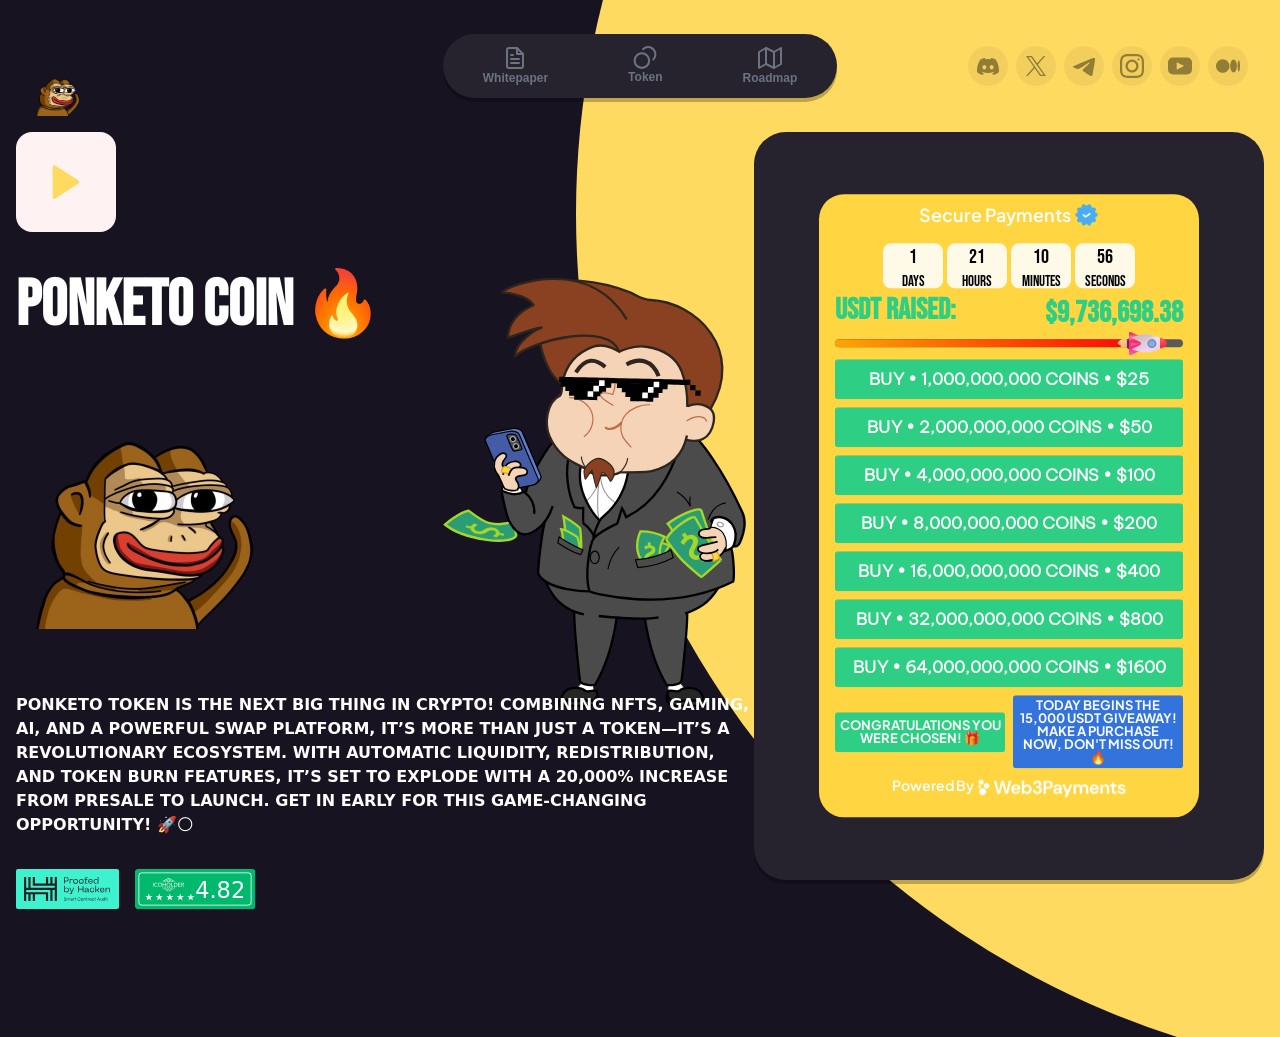
==== index.html @ d6738883 "Add files via upload" ====
<!DOCTYPE html>
<!-- saved from url=(0045)https://Ponketo.io/?ref=PvqdC886WQ&gad_source=1 -->
<html lang="en" class="dark" style="--wcm-color-fg-1: rgb(228,231,231); --wcm-color-fg-2: rgb(148,158,158); --wcm-color-fg-3: rgb(110,119,119); --wcm-color-bg-1: rgb(20,20,20); --wcm-color-bg-2: rgb(39,42,42); --wcm-color-bg-3: rgb(59,64,64); --wcm-color-overlay: rgba(255,255,255,0.1); --wcm-accent-color: #3396FF; --wcm-accent-fill-color: #FFFFFF; --wcm-z-index: 89; --wcm-background-color: #3396FF; --wcm-background-border-radius: 8px; --wcm-container-border-radius: 30px; --wcm-wallet-icon-border-radius: 15px; --wcm-wallet-icon-large-border-radius: 30px; --wcm-wallet-icon-small-border-radius: 7px; --wcm-input-border-radius: 28px; --wcm-button-border-radius: 10px; --wcm-notification-border-radius: 36px; --wcm-secondary-button-border-radius: 28px; --wcm-icon-button-border-radius: 50%; --wcm-button-hover-highlight-border-radius: 10px; --wcm-text-big-bold-size: 20px; --wcm-text-big-bold-weight: 600; --wcm-text-big-bold-line-height: 24px; --wcm-text-big-bold-letter-spacing: -0.03em; --wcm-text-big-bold-text-transform: none; --wcm-text-xsmall-bold-size: 10px; --wcm-text-xsmall-bold-weight: 700; --wcm-text-xsmall-bold-line-height: 12px; --wcm-text-xsmall-bold-letter-spacing: 0.02em; --wcm-text-xsmall-bold-text-transform: uppercase; --wcm-text-xsmall-regular-size: 12px; --wcm-text-xsmall-regular-weight: 600; --wcm-text-xsmall-regular-line-height: 14px; --wcm-text-xsmall-regular-letter-spacing: -0.03em; --wcm-text-xsmall-regular-text-transform: none; --wcm-text-small-thin-size: 14px; --wcm-text-small-thin-weight: 500; --wcm-text-small-thin-line-height: 16px; --wcm-text-small-thin-letter-spacing: -0.03em; --wcm-text-small-thin-text-transform: none; --wcm-text-small-regular-size: 14px; --wcm-text-small-regular-weight: 600; --wcm-text-small-regular-line-height: 16px; --wcm-text-small-regular-letter-spacing: -0.03em; --wcm-text-small-regular-text-transform: none; --wcm-text-medium-regular-size: 16px; --wcm-text-medium-regular-weight: 600; --wcm-text-medium-regular-line-height: 20px; --wcm-text-medium-regular-letter-spacing: -0.03em; --wcm-text-medium-regular-text-transform: none; --wcm-font-family: -apple-system, system-ui, BlinkMacSystemFont, &#39;Segoe UI&#39;, Roboto, Ubuntu, &#39;Helvetica Neue&#39;, sans-serif; --wcm-font-feature-settings: &#39;tnum&#39; on, &#39;lnum&#39; on, &#39;case&#39; on; --wcm-success-color: rgb(38,181,98); --wcm-error-color: rgb(242, 90, 103); --wcm-overlay-background-color: rgba(0, 0, 0, 0.3); --wcm-overlay-backdrop-filter: none;">
  <head>
    <meta http-equiv="Content-Type" content="text/html; charset=UTF-8">
    <title>Ponketo - PRESALE</title>
    <link rel="icon" sizes="16x16" >
    <link rel="icon" sizes="32x32" >
    <link rel="preconnect" >
    <meta name="viewport" content="width = device-width, initial-scale=1, shrink-to-fit=no">
    <meta name="description" content="Your multiple utility token for active and passive income. Single Ponketo token, multiple products&amp;utilities!">
    <meta name="keywords" content="finance, staking, dex, coins, tokens, crypto, web3, nft, play-to-earn, gamefi, blockchain">
    <meta property="og:title" content="Ponketo">
    <meta property="og:description" content="Your multiple utility token for active and passive income. Single Ponketo token, multiple products&amp;utilities!">
    <meta property="og:type" content="website">
    <meta property="og:image:alt" content="FatBoy &amp; FatBot">
    <meta name="twitter:card" content="summary_large_image">
    <meta name="twitter:site" content="@Ponketo_io">
    <meta name="twitter:title" content="Ponketo">
    <meta name="twitter:description" content="Your multiple utility token for active and passive income. Single Ponketo token, multiple products&amp;utilities!">
    <meta name="twitter:image:alt" content="FatBoy &amp; FatBot">
    <meta name="next-head-count" content="22">
    <link rel="preload" href="./web6/4d4cf4bfaf4ef35b.css" as="style">
    <link rel="stylesheet" href="./web6/4d4cf4bfaf4ef35b.css" data-n-g="">
	<link rel="icon" type="image/x-icon" href="z1/Ponketo/logo.png" style="border-radius: 50%;">
  </head>
  <body>
    
    <div id="__next">
      <div data-rk="">
		<style>
			@font-face {
			  font-family: 'DirtFont';
			  src: url('web6/dirt.ttf') format('truetype');
			}
			
			.font-dirt {
			  font-family: 'DirtFont', sans-serif;
			}
			</style>
				  <style>
					@font-face {
						font-family: 'Dirt2Font';
						src: url('web6/dirt2.ttf') format('truetype');
					}
				  
					.font-dirt2 {
						font-family: 'Dirt2Font', sans-serif;
					}
				  </style>
        <style>
          [data-rk] {
            --rk-blurs-modalOverlay: blur(0px);
            --rk-fonts-body: SFRounded, ui-rounded, "SF Pro Rounded", -apple-system, BlinkMacSystemFont, "Segoe UI", Roboto, Helvetica, Arial, sans-serif, "Apple Color Emoji", "Segoe UI Emoji", "Segoe UI Symbol";
            --rk-radii-actionButton: 9999px;
            --rk-radii-connectButton: 12px;
            --rk-radii-menuButton: 12px;
            --rk-radii-modal: 24px;
            --rk-radii-modalMobile: 28px;
            --rk-colors-accentColor: #0E76FD;
            --rk-colors-accentColorForeground: #FFF;
            --rk-colors-actionButtonBorder: rgba(0, 0, 0, 0.04);
            --rk-colors-actionButtonBorderMobile: rgba(0, 0, 0, 0.06);
            --rk-colors-actionButtonSecondaryBackground: rgba(0, 0, 0, 0.06);
            --rk-colors-closeButton: rgba(60, 66, 66, 0.8);
            --rk-colors-closeButtonBackground: rgba(0, 0, 0, 0.06);
            --rk-colors-connectButtonBackground: #FFF;
            --rk-colors-connectButtonBackgroundError: #FF494A;
            --rk-colors-connectButtonInnerBackground: linear-gradient(0deg, rgba(0, 0, 0, 0.03), rgba(0, 0, 0, 0.06));
            --rk-colors-connectButtonText: #25292E;
            --rk-colors-connectButtonTextError: #FFF;
            --rk-colors-connectionIndicator: #30E000;
            --rk-colors-downloadBottomCardBackground: linear-gradient(126deg, rgba(255, 255, 255, 0) 9.49%, rgba(171, 171, 171, 0.04) 71.04%), #FFFFFF;
            --rk-colors-downloadTopCardBackground: linear-gradient(126deg, rgba(171, 171, 171, 0.2) 9.49%, rgba(255, 255, 255, 0) 71.04%), #FFFFFF;
            --rk-colors-error: #FF494A;
            --rk-colors-generalBorder: rgba(0, 0, 0, 0.06);
            --rk-colors-generalBorderDim: rgba(0, 0, 0, 0.03);
            --rk-colors-menuItemBackground: rgba(60, 66, 66, 0.1);
            --rk-colors-modalBackdrop: rgba(0, 0, 0, 0.3);
            --rk-colors-modalBackground: #FFF;
            --rk-colors-modalBorder: transparent;
            --rk-colors-modalText: #25292E;
            --rk-colors-modalTextDim: rgba(60, 66, 66, 0.3);
            --rk-colors-modalTextSecondary: rgba(60, 66, 66, 0.6);
            --rk-colors-profileAction: #FFF;
            --rk-colors-profileActionHover: rgba(255, 255, 255, 0.5);
            --rk-colors-profileForeground: rgba(60, 66, 66, 0.06);
            --rk-colors-selectedOptionBorder: rgba(60, 66, 66, 0.1);
            --rk-colors-standby: #FFD641;
            --rk-shadows-connectButton: 0px 4px 12px rgba(0, 0, 0, 0.1);
            --rk-shadows-dialog: 0px 8px 32px rgba(0, 0, 0, 0.32);
            --rk-shadows-profileDetailsAction: 0px 2px 6px rgba(37, 41, 46, 0.04);
            --rk-shadows-selectedOption: 0px 2px 6px rgba(0, 0, 0, 0.24);
            --rk-shadows-selectedWallet: 0px 2px 6px rgba(0, 0, 0, 0.12);
            --rk-shadows-walletLogo: 0px 2px 16px rgba(0, 0, 0, 0.16);
          }
        </style>
        
        <div data-rk="">
          <style>
            [data-rk] {
              --rk-blurs-modalOverlay: blur(0px);
              --rk-fonts-body: SFRounded, ui-rounded, "SF Pro Rounded", -apple-system, BlinkMacSystemFont, "Segoe UI", Roboto, Helvetica, Arial, sans-serif, "Apple Color Emoji", "Segoe UI Emoji", "Segoe UI Symbol";
              --rk-radii-actionButton: 9999px;
              --rk-radii-connectButton: 12px;
              --rk-radii-menuButton: 12px;
              --rk-radii-modal: 24px;
              --rk-radii-modalMobile: 28px;
              --rk-colors-accentColor: rgb(255, 218, 97);
              --rk-colors-accentColorForeground: rgb(0, 0, 0);
              --rk-colors-actionButtonBorder: rgba(255, 255, 255, 0.04);
              --rk-colors-actionButtonBorderMobile: rgba(255, 255, 255, 0.08);
              --rk-colors-actionButtonSecondaryBackground: rgba(255, 255, 255, 0.08);
              --rk-colors-closeButton: rgba(224, 232, 255, 0.6);
              --rk-colors-closeButtonBackground: rgba(255, 255, 255, 0.08);
              --rk-colors-connectButtonBackground: #1A1B1F;
              --rk-colors-connectButtonBackgroundError: #FF494A;
              --rk-colors-connectButtonInnerBackground: linear-gradient(0deg, rgba(255, 255, 255, 0.075), rgba(255, 255, 255, 0.15));
              --rk-colors-connectButtonText: #FFF;
              --rk-colors-connectButtonTextError: #FFF;
              --rk-colors-connectionIndicator: #30E000;
              --rk-colors-downloadBottomCardBackground: linear-gradient(126deg, rgba(0, 0, 0, 0) 9.49%, rgba(120, 120, 120, 0.2) 71.04%), #1A1B1F;
              --rk-colors-downloadTopCardBackground: linear-gradient(126deg, rgba(120, 120, 120, 0.2) 9.49%, rgba(0, 0, 0, 0) 71.04%), #1A1B1F;
              --rk-colors-error: #FF494A;
              --rk-colors-generalBorder: rgba(255, 255, 255, 0.08);
              --rk-colors-generalBorderDim: rgba(255, 255, 255, 0.04);
              --rk-colors-menuItemBackground: rgba(224, 232, 255, 0.1);
              --rk-colors-modalBackdrop: rgba(0, 0, 0, 0.5);
              --rk-colors-modalBackground: #1A1B1F;
              --rk-colors-modalBorder: rgba(255, 255, 255, 0.08);
              --rk-colors-modalText: #FFF;
              --rk-colors-modalTextDim: rgba(224, 232, 255, 0.3);
              --rk-colors-modalTextSecondary: rgba(255, 255, 255, 0.6);
              --rk-colors-profileAction: rgba(224, 232, 255, 0.1);
              --rk-colors-profileActionHover: rgba(224, 232, 255, 0.2);
              --rk-colors-profileForeground: rgba(224, 232, 255, 0.05);
              --rk-colors-selectedOptionBorder: rgba(224, 232, 255, 0.1);
              --rk-colors-standby: #FFD641;
              --rk-shadows-connectButton: 0px 4px 12px rgba(0, 0, 0, 0.1);
              --rk-shadows-dialog: 0px 8px 32px rgba(0, 0, 0, 0.32);
              --rk-shadows-profileDetailsAction: 0px 2px 6px rgba(37, 41, 46, 0.04);
              --rk-shadows-selectedOption: 0px 2px 6px rgba(0, 0, 0, 0.24);
              --rk-shadows-selectedWallet: 0px 2px 6px rgba(0, 0, 0, 0.24);
              --rk-shadows-walletLogo: 0px 2px 16px rgba(0, 0, 0, 0.16);
            }
          </style>
          <div class="__variable_781dd9 __variable_50c4b5 __variable_92905e __variable_13c2ea">
            <noscript>Powered by <a  target="_blank" rel="noreferrer">Smartsupp</a>
            </noscript>
            <header class="fixed top-0 z-[1000] flex w-full items-center p-2 bg-transparent">
              <div class="mx-auto flex w-full max-w-screen-xl items-center xl:px-2">
                <a class="flex-1 items-center" >
                  <svg viewBox="0 0 85.90478 74.00583" version="1.1" xmlns="http://www.w3.org/2000/svg" class="size-[45px] text-primary xl:size-[50px]">
                    <g id="Page-1" stroke="none" stroke-width="1" fill="none" fill-rule="evenodd">
                      <g id="Logo" fill="currentColor" fill-rule="nonzero">
                        <img src="z1/Ponketo/logo.png" alt="" style="width: 50px; height: 50px;">
                      </g>
                    </g>
                  </svg>
                </a>
                <div class="hidden xl:block">
                  <nav>
                    <ul id="nav-bar-container" class="inline-flex w-full rounded-full bg-surface-elevated px-0 py-1.5 shadow-primary sm:w-fit sm:gap-20 sm:px-5">
                      <li>
                        <a target="_blank"  class="flex flex-col items-center justify-between text-xs font-bold capitalize text-gray-500 hover:text-primary transition-colors">
                          <svg xmlns="http://www.w3.org/2000/svg" fill="none" viewBox="0 0 24 24" width="24" class="">
                            <path stroke="currentColor" stroke-linecap="round" stroke-linejoin="round" stroke-width="2" d="M14 2H6a2 2 0 0 0-2 2v16a2 2 0 0 0 2 2h12a2 2 0 0 0 2-2V8l-6-6Z" clip-rule="evenodd"></path>
                            <path stroke="currentColor" stroke-linecap="round" stroke-linejoin="round" stroke-width="2" d="M14 2v6h6m-4 5H8m8 4H8m2-8H8"></path>
                          </svg>whitepaper </a>
                      </li>
                      <li>
                        <a  class="flex flex-col items-center justify-between text-xs font-bold capitalize text-gray-500 hover:text-primary transition-colors">
                          <svg xmlns="http://www.w3.org/2000/svg" fill="none" viewBox="0 0 23 22" width="24" class="">
                            <path d="M9.60102 3C10.8636 1.76281 12.5927 1 14.5 1C18.366 1 21.5 4.13401 21.5 8C21.5 9.90734 20.7372 11.6365 19.4999 12.899M15.5 14C15.5 17.866 12.366 21 8.5 21C4.63401 21 1.5 17.866 1.5 14C1.5 10.134 4.63401 7 8.5 7C12.366 7 15.5 10.134 15.5 14Z" stroke="currentColor" stroke-width="2" stroke-linecap="round" stroke-linejoin="round"></path>
                          </svg>token </a>
                      </li>
                      <li>
                        <a  class="flex flex-col items-center justify-between text-xs font-bold capitalize text-gray-500 hover:text-primary transition-colors">
                          <svg xmlns="http://www.w3.org/2000/svg" fill="none" viewBox="0 0 24 24" width="24" class="">
                            <path stroke="currentColor" stroke-linecap="round" stroke-linejoin="round" stroke-width="2" d="M1 6v16l7-4 8 4 7-4V2l-7 4-8-4-7 4Z" clip-rule="evenodd"></path>
                            <path stroke="currentColor" stroke-linecap="round" stroke-linejoin="round" stroke-width="2" d="M8 2v16m8-12v16"></path>
                          </svg>Roadmap </a>
                      </li>
                    </ul>
                  </nav>
                </div>
                <div class="relative hidden flex-1 justify-end xl:flex">
                  <div style="opacity: 1; transform: none;">
                    <ul id="socials" class="flex flex-wrap justify-center gap-1">
                      <li>
                        <a target="_blank" rel="noopener noreferrer" class="flex size-9 items-center justify-center rounded-full text-black/60 transition-colors hover:bg-black/10 sm:size-12 p-1 hover:text-white !size-5 bg-black/5" >
                          <svg xmlns="http://www.w3.org/2000/svg" fill="currentColor" viewBox="0 0 24 24" width="24" class="text-black/40 hover:text-white">
                            <g id="Social">
                              <path id="Vector" fill="currentColor" fill-opacity="1" d="M19.624 5.41A17.964 17.964 0 0 0 15.147 4a.067.067 0 0 0-.073.035 12.56 12.56 0 0 0-.557 1.161 16.523 16.523 0 0 0-5.03 0c-.15-.366-.372-.812-.566-1.16A.07.07 0 0 0 8.849 4a17.9 17.9 0 0 0-4.478 1.409.065.065 0 0 0-.03.025C1.489 9.755.707 13.97 1.09 18.13c.002.02.012.039.028.052a18.155 18.155 0 0 0 5.495 2.815.07.07 0 0 0 .077-.026c.423-.585.799-1.205 1.123-1.853a.07.07 0 0 0-.037-.098 11.94 11.94 0 0 1-1.717-.83.071.071 0 0 1-.029-.091.071.071 0 0 1 .022-.027c.116-.088.23-.178.34-.271a.067.067 0 0 1 .072-.01c3.6 1.667 7.498 1.667 11.056 0a.066.066 0 0 1 .072.01c.11.092.225.184.342.272a.071.071 0 0 1 .028.06.07.07 0 0 1-.034.057 11.25 11.25 0 0 1-1.718.829.071.071 0 0 0-.037.1c.33.647.708 1.265 1.123 1.851a.07.07 0 0 0 .077.027 18.092 18.092 0 0 0 5.503-2.816.072.072 0 0 0 .028-.051c.459-4.81-.768-8.99-3.252-12.694a.056.056 0 0 0-.029-.026ZM8.352 15.596c-1.084 0-1.978-1.009-1.978-2.248 0-1.24.876-2.248 1.978-2.248 1.11 0 1.995 1.018 1.977 2.248 0 1.238-.876 2.248-1.977 2.248Zm7.31 0c-1.084 0-1.977-1.009-1.977-2.248 0-1.24.875-2.248 1.977-2.248 1.11 0 1.994 1.018 1.977 2.248 0 1.238-.867 2.248-1.977 2.248Z"></path>
                            </g>
                          </svg>
                        </a>
                      </li>
                      <li>
                        <a target="_blank" rel="noopener noreferrer" class="flex size-9 items-center justify-center rounded-full text-black/60 transition-colors hover:bg-black/10 sm:size-12 p-1 hover:text-white !size-5 bg-black/5" >
                          <svg xmlns="http://www.w3.org/2000/svg" fill="none" viewBox="0 0 24 24" width="24" class="text-black/40 hover:text-white">
                            <g id="Social">
                              <path id="Vector" fill="currentColor" fill-opacity="1" d="M13.903 10.47 21.348 2h-1.764l-6.465 7.354L7.955 2H2l7.808 11.12L2 22h1.765l6.827-7.765L16.045 22H22l-8.097-11.53Zm-2.417 2.747-.79-1.107L4.4 3.3h2.71l5.08 7.11.792 1.107 6.602 9.242h-2.71l-5.388-7.542Z"></path>
                            </g>
                          </svg>
                        </a>
                      </li>
                      <li>
                        <a target="_blank" rel="noopener noreferrer" class="flex size-9 items-center justify-center rounded-full text-black/60 transition-colors hover:bg-black/10 sm:size-12 p-1 hover:text-white !size-5 bg-black/5" >
                          <svg xmlns="http://www.w3.org/2000/svg" fill="none" viewBox="0 0 24 24" width="24" class="text-black/40 hover:text-white">
                            <g id="Social">
                              <path id="Vector" fill="currentColor" fill-opacity="1" fill-rule="evenodd" d="M2.513 11.749c5.907-2.54 9.843-4.215 11.813-5.023C19.953 4.415 21.122 4.014 21.884 4c.167-.003.543.038.784.233.205.164.261.386.289.542.026.155.06.51.033.787-.304 3.162-1.623 10.837-2.295 14.378-.284 1.5-.843 2.003-1.384 2.051-1.176.107-2.07-.767-3.21-1.504-1.782-1.155-2.79-1.873-4.52-3-2-1.3-.704-2.015.436-3.184.298-.306 5.482-4.96 5.582-5.383.013-.053.024-.25-.095-.354-.117-.103-.292-.067-.419-.039-.178.04-3.026 1.9-8.545 5.575-.808.548-1.54.816-2.196.802-.724-.016-2.114-.404-3.149-.736-1.269-.407-2.276-.622-2.19-1.313.047-.36.549-.73 1.508-1.106Z" clip-rule="evenodd"></path>
                            </g>
                          </svg>
                        </a>
                      </li>
                      <li>
                        <a target="_blank" rel="noopener noreferrer" class="flex size-9 items-center justify-center rounded-full text-black/60 transition-colors hover:bg-black/10 sm:size-12 p-1 hover:text-white !size-5 bg-black/5" >
                          <svg xmlns="http://www.w3.org/2000/svg" fill="currentColor" viewBox="0 0 22 22" width="24" class="text-black/40 hover:text-white">
                            <path fill="currentColor" fill-rule="evenodd" d="M8.703 5.457a6 6 0 1 1 4.593 11.088A6 6 0 0 1 8.703 5.457Zm.806 9.142a3.895 3.895 0 0 0 4.243-.844 3.892 3.892 0 0 0 0-5.506 3.894 3.894 0 1 0-4.243 6.35Z" clip-rule="evenodd"></path>
                            <path fill="currentColor" d="M17 6a1 1 0 1 0 0-2 1 1 0 0 0 0 2Z"></path>
                            <path fill="currentColor" fill-rule="evenodd" d="M21.428 3.791c.268.7.457 1.502.51 2.673C21.992 7.636 22 8.014 22 11c0 2.986-.013 3.36-.066 4.536-.052 1.171-.238 1.972-.51 2.673a5.366 5.366 0 0 1-1.27 1.946 5.364 5.364 0 0 1-1.946 1.268c-.612.235-1.302.41-2.25.485-.135.01-.276.02-.422.026C14.364 21.987 13.99 22 11 22c-2.985 0-3.36-.013-4.536-.066-1.17-.052-1.972-.237-2.672-.51a5.307 5.307 0 0 1-1.947-1.27A5.363 5.363 0 0 1 .577 18.21c-.269-.7-.458-1.502-.511-2.673C.013 14.364 0 13.99 0 11s.013-3.364.066-4.536l.014-.256C.148 5.174.328 4.439.577 3.79a5.4 5.4 0 0 1 1.268-1.945A5.342 5.342 0 0 1 3.795.577c.657-.252 1.403-.434 2.459-.5l.215-.011C7.64.013 8.015 0 11.005 0c2.985 0 3.36.013 4.535.066 1.171.052 1.973.237 2.673.51a5.406 5.406 0 0 1 1.946 1.269 5.38 5.38 0 0 1 1.269 1.946Zm-1.846 13.7c.15-.384.33-.969.38-2.043l.002-.076c.046-1.099.063-1.495.063-4.372 0-2.942-.013-3.289-.066-4.447-.049-1.07-.23-1.656-.379-2.044a3.491 3.491 0 0 0-.827-1.268 3.425 3.425 0 0 0-1.268-.827c-.384-.15-.97-.331-2.044-.38-1.156-.052-1.505-.066-4.436-.066-2.932 0-3.28.014-4.437.066-1.07.05-1.656.23-2.044.38-.477.18-.91.462-1.267.827a3.42 3.42 0 0 0-.828 1.268c-.15.384-.33.969-.38 2.043C2 7.711 1.987 8.063 1.987 11c0 2.937.009 3.29.066 4.447.048 1.07.23 1.656.379 2.044.18.478.463.91.828 1.268.355.367.788.65 1.267.828.384.15.97.33 2.044.379 1.157.052 1.505.066 4.436.066 2.932 0 3.28-.014 4.437-.066 1.07-.049 1.656-.23 2.043-.379.479-.18.912-.463 1.269-.828.367-.356.65-.79.827-1.268Z" clip-rule="evenodd"></path>
                          </svg>
                        </a>
                      </li>
                      <li>
                        <a target="_blank" rel="noopener noreferrer" class="flex size-9 items-center justify-center rounded-full text-black/60 transition-colors hover:bg-black/10 sm:size-12 p-1 hover:text-white !size-5 bg-black/5" >
                          <svg xmlns="http://www.w3.org/2000/svg" fill="none" viewBox="0 0 24 24" width="24" class="text-black/40 hover:text-white">
                            <g id="Social">
                              <path id="Vector" fill="currentColor" fill-opacity="1" d="M19.016 3.508H4.983A4.984 4.984 0 0 0 0 8.493v7.014a4.984 4.984 0 0 0 4.984 4.984h14.031A4.985 4.985 0 0 0 24 15.507V8.493a4.984 4.984 0 0 0-4.985-4.985h.001Zm-3.371 8.833-6.563 3.13a.264.264 0 0 1-.377-.238V8.778c0-.197.207-.324.382-.235l6.563 3.325a.264.264 0 0 1-.005.473Z"></path>
                            </g>
                          </svg>
                        </a>
                      </li>
                      <li>
                        <a target="_blank" rel="noopener noreferrer" class="flex size-9 items-center justify-center rounded-full text-black/60 transition-colors hover:bg-black/10 sm:size-12 p-1 hover:text-white !size-5 bg-black/5" >
                          <svg xmlns="http://www.w3.org/2000/svg" fill="none" viewBox="0 0 24 24" width="24" class="text-black/40 hover:text-white">
                            <g id="Social">
                              <path id="Vector" fill="currentColor" fill-opacity="1" d="M6.769 5.156c3.738 0 6.768 3.052 6.768 6.816 0 3.763-3.03 6.815-6.768 6.815S0 15.735 0 11.972c0-3.764 3.03-6.816 6.769-6.816Zm10.81.4c1.868 0 3.384 2.872 3.384 6.416 0 3.542-1.515 6.416-3.385 6.416-1.869 0-3.384-2.874-3.384-6.417 0-3.542 1.515-6.416 3.384-6.416h.001Zm5.23.668c.658 0 1.191 2.573 1.191 5.748 0 3.173-.533 5.747-1.19 5.747-.658 0-1.19-2.573-1.19-5.748 0-3.174.531-5.747 1.189-5.747Z"></path>
                            </g>
                          </svg>
                        </a>
                      </li>
                    </ul>
                  </div>
                </div>
                <div class="flex flex-1 justify-end xl:hidden">
                  <button class="inline-flex items-center gap-1 justify-center whitespace-nowrap text-base font-bold transition-colors focus-visible:outline-none focus-visible:ring-1 disabled:pointer-events-none disabled:opacity-10 disabled:bg-surface-invert disabled:shadow-none focus-visible:ring-neutral-300 uppercase hover:bg-surface-secondary/80 size-5 rounded-xs bg-black/5 text-border-subtle">
                    <svg width="24" height="24" viewBox="0 0 24 24" fill="none" xmlns="http://www.w3.org/2000/svg" class="shrink-0">
                      <path d="M3 12H21M3 6H21M9 18H21" stroke="currentColor" stroke-width="2" stroke-linecap="round" stroke-linejoin="round"></path>
                    </svg>
                  </button>
                </div>
              </div>
            </header>
            <main class="min-h-screen max-w-full overflow-x-hidden bg-surface-background font-goldplay antialiased">
              <div class="absolute z-0 h-full w-screen overflow-x-hidden">
                <div class="absolute left-[20%] top-[-600px] z-0 size-[1000px] rounded-full bg-primary md:left-[30%] md:top-[-700px] md:size-[1200px] lg:left-[45%] lg:top-[-650px] lg:size-[1728px]"></div>
              </div>
              <div class="block h-4"></div>
              <div id="hero-content" class="block h-[100px]"></div>
              <section class="relative mx-auto max-w-screen-xl space-y-6 px-2">
                <div class="relative flex flex-col items-center justify-center xl:min-h-[700px] xl:flex-row xl:items-start xl:justify-between xl:pb-5">
                  <div class="z-10 mt-[-132px] min-h-screen w-full xl:mt-0 xl:min-h-[700px]">
                    <div class="flex flex-col items-center space-y-3 pb-4 xl:mb-10 xl:ml-0 xl:mt-0 xl:h-auto xl:items-start xl:space-y-4 xl:pb-1">
                      <div class="relative items-center justify-center overflow-hidden rounded-2xl bg-red-50 z-20 hidden size-[100px] cursor-pointer xl:flex" type="button" aria-haspopup="dialog" aria-expanded="false" aria-controls="radix-:Rm3f38m:" data-state="closed">
                        <video width="140" height="94" loop="" autoplay="" muted="" playsinline="" class="absolute inset-0 size-full object-cover" poster="/images/trailer-placeholder.webp" preload="auto" disablepictureinpicture="">
                          <source src="https://pub-b21e6a7e9b2e4c12b4d9bf7b2d9ebb5e.r2.dev/trailer_720p.mp4" type="video/mp4">
                        </video>
                        <svg xmlns="http://www.w3.org/2000/svg" fill="none" viewBox="0 0 24 24" class="z-20 size-5 text-primary">
                          <g id="Icon / play">
                            <path id="Shape" fill="currentColor" fill-rule="evenodd" stroke="currentColor" stroke-linecap="round" stroke-linejoin="round" stroke-width="2" d="m5 3 14 9-14 9V3Z" clip-rule="evenodd"></path>
                          </g>
                        </svg>
                      </div>
                      <div class="flex min-h-[288px] flex-1 items-end pb-3 xl:hidden">
                        <div style="width: 45vh; height: auto;">
                          <svg xmlns="http://www.w3.org/2000/svg" xmlns:xlink="http://www.w3.org/1999/xlink" viewBox="0 0 460 460" width="460" height="460" preserveAspectRatio="xMidYMid meet" style="width: 100%; height: 100%; transform: translate3d(0px, 0px, 0px); content-visibility: visible;">
                            <defs>
                              <clippath id="__lottie_element_2">
                                <rect width="460" height="460" x="0" y="0"></rect>
                              </clippath>
                              <clippath id="__lottie_element_4">
                                <path d="M0,0 L960,0 L960,960 L0,960z"></path>
                              </clippath>
                            </defs>
                            <g clip-path="url(#__lottie_element_2)">
                              <g clip-path="url(#__lottie_element_4)" transform="matrix(0.4791699945926666,0,0,0.4791699945926666,-0.0016021728515625,-0.0016021728515625)" opacity="1" style="display: block;">
                                <g transform="matrix(-0.4306297302246094,1.0295698642730713,-1.0295698642730713,-0.4306297302246094,212.3212890625,601.53125)" opacity="1" style="display: block;">
                                  <g opacity="1" transform="matrix(1,0,0,1,0,0)">
                                    <path fill="rgb(44,156,116)" fill-opacity="1" d=" M-7.942999839782715,-9.699999809265137 C-10.543000221252441,-23.200000762939453 -16.743000030517578,-36.70000076293945 -27.042999267578125,-45.70000076293945 C-20.94300079345703,-50.70000076293945 -5.942999839782715,-60.29999923706055 -5.942999839782715,-60.29999923706055 C14.857000350952148,-58.29999923706055 35.15700149536133,22.600000381469727 23.756999969482422,60.29999923706055 C23.756999969482422,60.29999923706055 -4.442999839782715,46.099998474121094 -13.942999839782715,32.099998474121094 C-13.942999839782715,32.099998474121094 -5.942999839782715,1.100000023841858 -7.942999839782715,-9.699999809265137z"></path>
                                    <path stroke-linecap="butt" stroke-linejoin="miter" fill-opacity="0" stroke-miterlimit="10" stroke="rgb(165,215,39)" stroke-opacity="1" stroke-width="4" d=" M-7.942999839782715,-9.699999809265137 C-10.543000221252441,-23.200000762939453 -16.743000030517578,-36.70000076293945 -27.042999267578125,-45.70000076293945 C-20.94300079345703,-50.70000076293945 -5.942999839782715,-60.29999923706055 -5.942999839782715,-60.29999923706055 C14.857000350952148,-58.29999923706055 35.15700149536133,22.600000381469727 23.756999969482422,60.29999923706055 C23.756999969482422,60.29999923706055 -4.442999839782715,46.099998474121094 -13.942999839782715,32.099998474121094 C-13.942999839782715,32.099998474121094 -5.942999839782715,1.100000023841858 -7.942999839782715,-9.699999809265137z"></path>
                                  </g>
                                  <g opacity="1" transform="matrix(1,0,0,1,0,0)">
                                    <path fill="rgb(165,215,39)" fill-opacity="1" d=" M11.56,25.2 C11.56,25.2 10.07,17.22 10.07,17.22 C7.64,17.24 4.88,15.93 3.05,14.01 C3.05,14.01 3.06,8.68 3.06,8.68 C4.91,10.51 7.36,11.92 9.69,11.82 C12.64,11.69 14.03,8.36 13.19,3.86 C12.38,-0.49 10.25,-3.11 6.73,-5.34 C1.89,-8.32 -1.41,-11.84 -2.7,-18.72 C-3.93,-25.28 -2.41,-30.36 1.2,-31.71 C1.2,-31.71 -0.29,-39.69 -0.29,-39.69 C-0.29,-39.69 2.29,-39.8 2.29,-39.8 C2.29,-39.8 3.72,-32.14 3.72,-32.14 C6.25,-32.09 8.19,-30.9 9.65,-29.61 C9.65,-29.61 9.59,-24.35 9.59,-24.35 C8.54,-25.26 6.5,-26.92 3.84,-26.81 C0.64,-26.67 0.11,-22.98 0.7,-19.82 C1.47,-15.71 3.39,-13.72 7.55,-11.03 C12.46,-7.9 15.39,-3.88 16.71,3.15 C17.87,9.39 16.68,15.34 12.64,16.87 C12.64,16.87 14.18,25.08 14.18,25.08 C14.18,25.08 11.56,25.2 11.56,25.2z"></path>
                                    <g opacity="1" transform="matrix(1,0,0,1,7.00600004196167,-7.303999900817871)"></g>
                                  </g>
                                  <g opacity="1" transform="matrix(1,0,0,1,0,0)">
                                    <path stroke-linecap="butt" stroke-linejoin="miter" fill-opacity="0" stroke-miterlimit="10" stroke="rgb(165,215,39)" stroke-opacity="1" stroke-width="1" d=" M11.56,25.2 C11.56,25.2 10.07,17.22 10.07,17.22 C7.64,17.24 4.88,15.93 3.05,14.01 C3.05,14.01 3.06,8.68 3.06,8.68 C4.91,10.51 7.36,11.92 9.69,11.82 C12.64,11.69 14.03,8.36 13.19,3.86 C12.38,-0.49 10.25,-3.11 6.73,-5.34 C1.89,-8.32 -1.41,-11.84 -2.7,-18.72 C-3.93,-25.28 -2.41,-30.36 1.2,-31.71 C1.2,-31.71 -0.29,-39.69 -0.29,-39.69 C-0.29,-39.69 2.29,-39.8 2.29,-39.8 C2.29,-39.8 3.72,-32.14 3.72,-32.14 C6.25,-32.09 8.19,-30.9 9.65,-29.61 C9.65,-29.61 9.59,-24.35 9.59,-24.35 C8.54,-25.26 6.5,-26.92 3.84,-26.81 C0.64,-26.67 0.11,-22.98 0.7,-19.82 C1.47,-15.71 3.39,-13.72 7.55,-11.03 C12.46,-7.9 15.39,-3.88 16.71,3.15 C17.87,9.39 16.68,15.34 12.64,16.87 C12.64,16.87 14.18,25.08 14.18,25.08 C14.18,25.08 11.56,25.2 11.56,25.2z"></path>
                                    <g opacity="1" transform="matrix(1,0,0,1,7.00600004196167,-7.303999900817871)"></g>
                                  </g>
                                </g>
                                <g transform="matrix(1.1018555164337158,0.17711754143238068,-0.17711754143238068,1.1018555164337158,575.3359375,500.9179382324219)" opacity="0.009681818181680343" style="display: none;">
                                  <g opacity="1" transform="matrix(1,0,0,1,0,0)">
                                    <path fill="rgb(44,156,116)" fill-opacity="1" d=" M-21.104000091552734,-36.83700180053711 C-8.204000473022461,-20.136999130249023 1.3960000276565552,-8.036999702453613 22.79599952697754,0.7630000114440918 C26.996000289916992,2.4630000591278076 39.09600067138672,5.163000106811523 43.69599914550781,5.563000202178955 C50.395999908447266,6.163000106811523 58.09600067138672,5.163000106811523 64.09600067138672,3.062999963760376 C67.09600067138672,11.163000106811523 61.59600067138672,30.663000106811523 60.895999908447266,31.46299934387207 C59.895999908447266,32.66299819946289 55.29600143432617,33.9630012512207 53.59600067138672,34.4630012512207 C32.79600143432617,40.26300048828125 11.496999740600586,34.26300048828125 1.496999979019165,28.96299934387207 C-15.803000450134277,19.96299934387207 -29.90399932861328,8.163000106811523 -42.80400085449219,-5.0370001792907715 C-49.30400085449219,-11.63700008392334 -66.30400085449219,-33.4370002746582 -64.90399932861328,-34.33700180053711 C-64.90399932861328,-34.33700180053711 -55.40399932861328,-32.5369987487793 -49.90399932861328,-32.137001037597656 C-39.50400161743164,-31.636999130249023 -28.804000854492188,-32.137001037597656 -21.104000091552734,-36.83700180053711z"></path>
                                    <path stroke-linecap="butt" stroke-linejoin="miter" fill-opacity="0" stroke-miterlimit="10" stroke="rgb(165,215,39)" stroke-opacity="1" stroke-width="4" d=" M-21.104000091552734,-36.83700180053711 C-8.204000473022461,-20.136999130249023 1.3960000276565552,-8.036999702453613 22.79599952697754,0.7630000114440918 C26.996000289916992,2.4630000591278076 39.09600067138672,5.163000106811523 43.69599914550781,5.563000202178955 C50.395999908447266,6.163000106811523 58.09600067138672,5.163000106811523 64.09600067138672,3.062999963760376 C67.09600067138672,11.163000106811523 61.59600067138672,30.663000106811523 60.895999908447266,31.46299934387207 C59.895999908447266,32.66299819946289 55.29600143432617,33.9630012512207 53.59600067138672,34.4630012512207 C32.79600143432617,40.26300048828125 11.496999740600586,34.26300048828125 1.496999979019165,28.96299934387207 C-15.803000450134277,19.96299934387207 -29.90399932861328,8.163000106811523 -42.80400085449219,-5.0370001792907715 C-49.30400085449219,-11.63700008392334 -66.30400085449219,-33.4370002746582 -64.90399932861328,-34.33700180053711 C-64.90399932861328,-34.33700180053711 -55.40399932861328,-32.5369987487793 -49.90399932861328,-32.137001037597656 C-39.50400161743164,-31.636999130249023 -28.804000854492188,-32.137001037597656 -21.104000091552734,-36.83700180053711z"></path>
                                  </g>
                                  <g opacity="1" transform="matrix(1,0,0,1,0,0)">
                                    <path fill="rgb(165,215,39)" fill-opacity="1" d=" M26.93,23.03 C26.93,23.03 19.74,19.25 19.74,19.25 C18.26,21.17 15.51,22.53 12.88,22.77 C12.88,22.77 8.7,19.46 8.7,19.46 C11.28,19.14 13.9,18.09 15.27,16.2 C17,13.81 15.26,10.65 11.2,8.52 C7.29,6.46 3.92,6.51 -0.02,7.88 C-5.36,9.83 -10.17,10.24 -16.36,6.98 C-22.27,3.88 -25.31,-0.47 -24.13,-4.14 C-24.13,-4.14 -31.32,-7.91 -31.32,-7.91 C-31.32,-7.91 -29.8,-10.01 -29.8,-10.01 C-29.8,-10.01 -22.9,-6.38 -22.9,-6.38 C-21.3,-8.33 -19.16,-9.11 -17.24,-9.46 C-17.24,-9.46 -13.15,-6.15 -13.15,-6.15 C-14.52,-5.89 -17.08,-5.32 -18.65,-3.16 C-20.53,-0.57 -17.96,2.14 -15.12,3.63 C-11.42,5.58 -8.66,5.3 -3.98,3.71 C1.53,1.8 6.49,1.99 12.83,5.32 C18.45,8.28 22.37,12.9 21.07,17.01 C21.07,17.01 28.47,20.9 28.47,20.9 C28.47,20.9 26.93,23.03 26.93,23.03z"></path>
                                    <g opacity="1" transform="matrix(1,0,0,1,-1.4249999523162842,6.51200008392334)"></g>
                                  </g>
                                  <g opacity="1" transform="matrix(1,0,0,1,0,0)">
                                    <path stroke-linecap="butt" stroke-linejoin="miter" fill-opacity="0" stroke-miterlimit="10" stroke="rgb(165,215,39)" stroke-opacity="1" stroke-width="1" d=" M26.93,23.03 C26.93,23.03 19.74,19.25 19.74,19.25 C18.26,21.17 15.51,22.53 12.88,22.77 C12.88,22.77 8.7,19.46 8.7,19.46 C11.28,19.14 13.9,18.09 15.27,16.2 C17,13.81 15.26,10.65 11.2,8.52 C7.29,6.46 3.92,6.51 -0.02,7.88 C-5.36,9.83 -10.17,10.24 -16.36,6.98 C-22.27,3.88 -25.31,-0.47 -24.13,-4.14 C-24.13,-4.14 -31.32,-7.91 -31.32,-7.91 C-31.32,-7.91 -29.8,-10.01 -29.8,-10.01 C-29.8,-10.01 -22.9,-6.38 -22.9,-6.38 C-21.3,-8.33 -19.16,-9.11 -17.24,-9.46 C-17.24,-9.46 -13.15,-6.15 -13.15,-6.15 C-14.52,-5.89 -17.08,-5.32 -18.65,-3.16 C-20.53,-0.57 -17.96,2.14 -15.12,3.63 C-11.42,5.58 -8.66,5.3 -3.98,3.71 C1.53,1.8 6.49,1.99 12.83,5.32 C18.45,8.28 22.37,12.9 21.07,17.01 C21.07,17.01 28.47,20.9 28.47,20.9 C28.47,20.9 26.93,23.03 26.93,23.03z"></path>
                                    <g opacity="1" transform="matrix(1,0,0,1,-1.4249999523162842,6.51200008392334)"></g>
                                  </g>
                                </g>
                                <g transform="matrix(1.1160000562667847,0,0,1.1160000562667847,132.73365783691406,391.03253173828125)" opacity="0.0007095709606704759" style="display: none;">
                                  <g opacity="1" transform="matrix(1,0,0,1,-19.54400062561035,-2.8350000381469727)">
                                    <path fill="rgb(44,156,116)" fill-opacity="1" d=" M25.04400062561035,20.16699981689453 C21.243999481201172,20.867000579833984 17.3439998626709,20.066999435424805 13.543999671936035,19.16699981689453 C7.144000053405762,17.767000198364258 0.6439999938011169,16.267000198364258 -4.556000232696533,12.366999626159668 C-7.855999946594238,9.866999626159668 -10.555999755859375,6.566999912261963 -12.956000328063965,3.066999912261963 C-17.055999755859375,-2.8329999446868896 -20.756000518798828,-8.932999610900879 -23.95599937438965,-15.432999610900879 C-24.756000518798828,-17.033000946044922 -25.45599937438965,-18.83300018310547 -24.756000518798828,-20.433000564575195 C-19.6560001373291,-18.632999420166016 -15.755999565124512,-14.432999610900879 -11.055999755859375,-11.633000373840332 C-3.1559998989105225,-7.0329999923706055 6.24399995803833,-6.632999897003174 14.543999671936035,-3.132999897003174 C19.243999481201172,-1.1330000162124634 18.8439998626709,0.2669999897480011 20.143999099731445,4.666999816894531 C21.643999099731445,9.866999626159668 23.444000244140625,14.967000007629395 25.04400062561035,20.16699981689453z"></path>
                                  </g>
                                  <g opacity="1" transform="matrix(1,0,0,1,0,0)">
                                    <path fill="rgb(44,156,116)" fill-opacity="1" d=" M-39,-9.369000434875488 C-37.79999923706055,-7.568999767303467 -35.900001525878906,-5.468999862670898 -35.900001525878906,-5.468999862670898 C-27.899999618530273,1.7309999465942383 -17.899999618530273,7.330999851226807 -7.099999904632568,8.331000328063965 C3.700000047683716,9.331000328063965 15.300000190734863,4.931000232696533 21.200000762939453,-4.169000148773193 C33.400001525878906,4.230999946594238 44.70000076293945,13.930999755859375 54.70000076293945,24.83099937438965 C49.400001525878906,33.930999755859375 38.20000076293945,38.430999755859375 27.600000381469727,37.930999755859375 C17.100000381469727,37.430999755859375 7.199999809265137,32.73099899291992 -1.7000000476837158,27.0310001373291 C-25.200000762939453,11.831000328063965 -43.70000076293945,-10.968999862670898 -53.599998474121094,-37.069000244140625 C-53.599998474121094,-37.069000244140625 -54.70000076293945,-37.96900177001953 -54.70000076293945,-37.96900177001953 C-40.099998474121094,-25.768999099731445 -23.700000762939453,-17.069000244140625 -5.699999809265137,-10.968999862670898 C-4.599999904632568,-10.569000244140625 -3.4000000953674316,-10.168999671936035 -2.700000047683716,-9.369000434875488 C-2.0999999046325684,-8.769000053405762 -1.7999999523162842,-7.86899995803833 -1.5,-7.068999767303467 C0.20000000298023224,-2.36899995803833 2,2.2309999465942383 3.700000047683716,6.931000232696533 C3.700000047683716,6.931000232696533 3.9000000953674316,7.730999946594238 3.9000000953674316,7.730999946594238"></path>
                                    <path stroke-linecap="butt" stroke-linejoin="miter" fill-opacity="0" stroke-miterlimit="10" stroke="rgb(165,215,39)" stroke-opacity="1" stroke-width="4" d=" M-39,-9.369000434875488 C-37.79999923706055,-7.568999767303467 -35.900001525878906,-5.468999862670898 -35.900001525878906,-5.468999862670898 C-27.899999618530273,1.7309999465942383 -17.899999618530273,7.330999851226807 -7.099999904632568,8.331000328063965 C3.700000047683716,9.331000328063965 15.300000190734863,4.931000232696533 21.200000762939453,-4.169000148773193 C33.400001525878906,4.230999946594238 44.70000076293945,13.930999755859375 54.70000076293945,24.83099937438965 C49.400001525878906,33.930999755859375 38.20000076293945,38.430999755859375 27.600000381469727,37.930999755859375 C17.100000381469727,37.430999755859375 7.199999809265137,32.73099899291992 -1.7000000476837158,27.0310001373291 C-25.200000762939453,11.831000328063965 -43.70000076293945,-10.968999862670898 -53.599998474121094,-37.069000244140625 C-53.599998474121094,-37.069000244140625 -54.70000076293945,-37.96900177001953 -54.70000076293945,-37.96900177001953 C-40.099998474121094,-25.768999099731445 -23.700000762939453,-17.069000244140625 -5.699999809265137,-10.968999862670898 C-4.599999904632568,-10.569000244140625 -3.4000000953674316,-10.168999671936035 -2.700000047683716,-9.369000434875488 C-2.0999999046325684,-8.769000053405762 -1.7999999523162842,-7.86899995803833 -1.5,-7.068999767303467 C0.20000000298023224,-2.36899995803833 2,2.2309999465942383 3.700000047683716,6.931000232696533 C3.700000047683716,6.931000232696533 3.9000000953674316,7.730999946594238 3.9000000953674316,7.730999946594238"></path>
                                  </g>
                                </g>
                                <g transform="matrix(1.1157938241958618,0.02145550586283207,-0.02145550586283207,1.1157938241958618,203.39859008789062,79.1277847290039)" opacity="0.00021594126794326486" style="display: none;">
                                  <g opacity="1" transform="matrix(1,0,0,1,0,0)">
                                    <path fill="rgb(44,156,116)" fill-opacity="1" d=" M38.277000427246094,-8.25 C38.277000427246094,-8.25 36.777000427246094,-6.849999904632568 36.777000427246094,-6.849999904632568 C25.677000045776367,-11.550000190734863 -5.5229997634887695,0.75 -15.02299976348877,8.949999809265137 C-29.322999954223633,21.25 -35.62300109863281,36.849998474121094 -35.62300109863281,36.849998474121094 C-35.62300109863281,36.849998474121094 -38.722999572753906,18.649999618530273 -38.222999572753906,10.550000190734863 C-37.12300109863281,-6.75 -22.62299919128418,-18.149999618530273 -8.92300033569336,-25.950000762939453 C3.4769999980926514,-33.04999923706055 19.677000045776367,-36.849998474121094 19.677000045776367,-36.849998474121094 C26.476999282836914,-33.04999923706055 34.37699890136719,-19.149999618530273 38.277000427246094,-8.25z"></path>
                                    <path stroke-linecap="butt" stroke-linejoin="miter" fill-opacity="0" stroke-miterlimit="10" stroke="rgb(165,215,39)" stroke-opacity="1" stroke-width="4" d=" M38.277000427246094,-8.25 C38.277000427246094,-8.25 36.777000427246094,-6.849999904632568 36.777000427246094,-6.849999904632568 C25.677000045776367,-11.550000190734863 -5.5229997634887695,0.75 -15.02299976348877,8.949999809265137 C-29.322999954223633,21.25 -35.62300109863281,36.849998474121094 -35.62300109863281,36.849998474121094 C-35.62300109863281,36.849998474121094 -38.722999572753906,18.649999618530273 -38.222999572753906,10.550000190734863 C-37.12300109863281,-6.75 -22.62299919128418,-18.149999618530273 -8.92300033569336,-25.950000762939453 C3.4769999980926514,-33.04999923706055 19.677000045776367,-36.849998474121094 19.677000045776367,-36.849998474121094 C26.476999282836914,-33.04999923706055 34.37699890136719,-19.149999618530273 38.277000427246094,-8.25z"></path>
                                  </g>
                                </g>
                                <g transform="matrix(1.1159905195236206,-0.004627930000424385,0.004627930000424385,1.1159905195236206,716.5027465820312,92.33448028564453)" opacity="0.00001009105814830491" style="display: none;">
                                  <g opacity="1" transform="matrix(1,0,0,1,-7.659999847412109,1.8760000467300415)">
                                    <path fill="rgb(44,156,116)" fill-opacity="1" d=" M18.506000518798828,23.81399917602539 C18.506000518798828,23.81399917602539 18.9060001373291,22.61400032043457 18.9060001373291,22.61400032043457 C9.305999755859375,19.513999938964844 4.306000232696533,0.6140000224113464 6.50600004196167,-6.986000061035156 C9.805999755859375,-18.285999298095703 19.9060001373291,-27.38599967956543 19.9060001373291,-27.38599967956543 C19.9060001373291,-27.38599967956543 3.00600004196167,-21.486000061035156 -3.5940001010894775,-18.086000442504883 C-17.694000244140625,-10.685999870300293 -20.0939998626709,0.3140000104904175 -19.893999099731445,9.61400032043457 C-19.79400062561035,18.013999938964844 -14.894000053405762,26.81399917602539 -14.894000053405762,26.81399917602539 C-8.394000053405762,28.413999557495117 7.306000232696533,26.413999557495117 18.506000518798828,23.81399917602539z"></path>
                                    <path stroke-linecap="butt" stroke-linejoin="miter" fill-opacity="0" stroke-miterlimit="10" stroke="rgb(165,215,39)" stroke-opacity="1" stroke-width="4" d=" M18.506000518798828,23.81399917602539 C18.506000518798828,23.81399917602539 18.9060001373291,22.61400032043457 18.9060001373291,22.61400032043457 C9.305999755859375,19.513999938964844 4.306000232696533,0.6140000224113464 6.50600004196167,-6.986000061035156 C9.805999755859375,-18.285999298095703 19.9060001373291,-27.38599967956543 19.9060001373291,-27.38599967956543 C19.9060001373291,-27.38599967956543 3.00600004196167,-21.486000061035156 -3.5940001010894775,-18.086000442504883 C-17.694000244140625,-10.685999870300293 -20.0939998626709,0.3140000104904175 -19.893999099731445,9.61400032043457 C-19.79400062561035,18.013999938964844 -14.894000053405762,26.81399917602539 -14.894000053405762,26.81399917602539 C-8.394000053405762,28.413999557495117 7.306000232696533,26.413999557495117 18.506000518798828,23.81399917602539z"></path>
                                  </g>
                                  <g opacity="1" transform="matrix(1,0,0,1,0,0)">
                                    <path fill="rgb(165,215,39)" fill-opacity="1" d=" M-14.07,7.23 C-14.07,7.23 -12.96,3.69 -12.96,3.69 C-14.9,2.66 -16.72,1 -17.62,-0.47 C-17.62,-0.47 -16.08,-2.41 -16.08,-2.41 C-15.14,-0.95 -13.6,0.61 -11.71,1.57 C-9.33,2.79 -7.27,2.17 -6.64,0.18 C-6.04,-1.75 -6.98,-3.61 -9.14,-5.93 C-12.13,-9.08 -13.74,-11.77 -12.79,-14.82 C-11.88,-17.72 -9.21,-18.91 -5.96,-17.86 C-5.96,-17.86 -4.85,-21.4 -4.85,-21.4 C-4.85,-21.4 -2.77,-20.34 -2.77,-20.34 C-2.77,-20.34 -3.83,-16.94 -3.83,-16.94 C-1.84,-15.84 -0.63,-14.57 0.16,-13.48 C0.16,-13.48 -1.41,-11.6 -1.41,-11.6 C-1.98,-12.38 -3.12,-13.86 -5.27,-14.95 C-7.86,-16.27 -9.33,-15.16 -9.77,-13.76 C-10.34,-11.94 -9.38,-10.39 -6.85,-7.64 C-3.85,-4.4 -2.67,-1.69 -3.64,1.43 C-4.51,4.19 -7.16,5.84 -10.81,4.67 C-10.81,4.67 -11.95,8.31 -11.95,8.31 C-11.95,8.31 -14.07,7.23 -14.07,7.23z"></path>
                                    <g opacity="1" transform="matrix(1,0,0,1,-8.732999801635742,-6.545000076293945)"></g>
                                  </g>
                                  <g opacity="1" transform="matrix(1,0,0,1,0,0)">
                                    <path stroke-linecap="butt" stroke-linejoin="miter" fill-opacity="0" stroke-miterlimit="10" stroke="rgb(165,215,39)" stroke-opacity="1" stroke-width="1" d=" M-14.07,7.23 C-14.07,7.23 -12.96,3.69 -12.96,3.69 C-14.9,2.66 -16.72,1 -17.62,-0.47 C-17.62,-0.47 -16.08,-2.41 -16.08,-2.41 C-15.14,-0.95 -13.6,0.61 -11.71,1.57 C-9.33,2.79 -7.27,2.17 -6.64,0.18 C-6.04,-1.75 -6.98,-3.61 -9.14,-5.93 C-12.13,-9.08 -13.74,-11.77 -12.79,-14.82 C-11.88,-17.72 -9.21,-18.91 -5.96,-17.86 C-5.96,-17.86 -4.85,-21.4 -4.85,-21.4 C-4.85,-21.4 -2.77,-20.34 -2.77,-20.34 C-2.77,-20.34 -3.83,-16.94 -3.83,-16.94 C-1.84,-15.84 -0.63,-14.57 0.16,-13.48 C0.16,-13.48 -1.41,-11.6 -1.41,-11.6 C-1.98,-12.38 -3.12,-13.86 -5.27,-14.95 C-7.86,-16.27 -9.33,-15.16 -9.77,-13.76 C-10.34,-11.94 -9.38,-10.39 -6.85,-7.64 C-3.85,-4.4 -2.67,-1.69 -3.64,1.43 C-4.51,4.19 -7.16,5.84 -10.81,4.67 C-10.81,4.67 -11.95,8.31 -11.95,8.31 C-11.95,8.31 -14.07,7.23 -14.07,7.23z"></path>
                                    <g opacity="1" transform="matrix(1,0,0,1,-8.732999801635742,-6.545000076293945)"></g>
                                  </g>
                                  <g opacity="1" transform="matrix(1,0,0,1,5.705999851226807,-21.035999298095703)">
                                    <path fill="rgb(44,156,116)" fill-opacity="1" d=" M5.340000152587891,7.125999927520752 C6.440000057220459,6.72599983215332 14.739999771118164,-0.27399998903274536 21.639999389648438,-4.473999977111816 C23.540000915527344,-10.27400016784668 12.539999961853027,-7.673999786376953 11.739999771118164,-7.473999977111816 C-10.5600004196167,-2.4739999771118164 -21.860000610351562,8.22599983215332 -21.860000610351562,8.22599983215332 C-8.960000038146973,3.3259999752044678 4.340000152587891,7.526000022888184 5.340000152587891,7.125999927520752z"></path>
                                    <path stroke-linecap="butt" stroke-linejoin="miter" fill-opacity="0" stroke-miterlimit="10" stroke="rgb(165,215,39)" stroke-opacity="1" stroke-width="4" d=" M5.340000152587891,7.125999927520752 C6.440000057220459,6.72599983215332 14.739999771118164,-0.27399998903274536 21.639999389648438,-4.473999977111816 C23.540000915527344,-10.27400016784668 12.539999961853027,-7.673999786376953 11.739999771118164,-7.473999977111816 C-10.5600004196167,-2.4739999771118164 -21.860000610351562,8.22599983215332 -21.860000610351562,8.22599983215332 C-8.960000038146973,3.3259999752044678 4.340000152587891,7.526000022888184 5.340000152587891,7.125999927520752z"></path>
                                  </g>
                                </g>
                                <g transform="matrix(1.1159238815307617,-0.013042088598012924,0.013042088598012924,1.1159238815307617,810.7384033203125,416.6460266113281)" opacity="0.00007996459778354392" style="display: none;">
                                  <g opacity="1" transform="matrix(1,0,0,1,11.758000373840332,10.755999565124512)">
                                    <path fill="rgb(44,156,116)" fill-opacity="1" d=" M-4.6020002365112305,-31.649999618530273 C-1.3020000457763672,-29.649999618530273 1.0980000495910645,-26.450000762939453 3.3980000019073486,-23.350000381469727 C7.197999954223633,-18.049999237060547 11.197999954223633,-12.649999618530273 12.498000144958496,-6.25 C13.39799976348877,-2.1500000953674316 13.097999572753906,2.049999952316284 12.697999954223633,6.25 C11.89799976348877,13.350000381469727 10.597999572753906,20.450000762939453 8.79800033569336,27.350000381469727 C8.29800033569336,29.049999237060547 7.697999954223633,30.950000762939453 6.0980000495910645,31.649999618530273 C3.497999906539917,26.850000381469727 3.2980000972747803,21.149999618530273 1.5980000495910645,16.049999237060547 C-1.2020000219345093,7.349999904632568 -8.001999855041504,0.8500000238418579 -11.902000427246094,-7.25 C-14.10200023651123,-11.850000381469727 -12.902000427246094,-12.649999618530273 -11.001999855041504,-16.850000381469727 C-8.902000427246094,-21.649999618530273 -6.9019999504089355,-26.649999618530273 -4.6020002365112305,-31.649999618530273z"></path>
                                  </g>
                                  <g opacity="1" transform="matrix(1,0,0,1,-0.5249999761581421,0)">
                                    <path fill="rgb(44,156,116)" fill-opacity="1" d=" M23.381000518798828,28.506000518798828 C23.680999755859375,26.4060001373291 23.58099937438965,23.506000518798828 23.58099937438965,23.506000518798828 C22.381000518798828,12.706000328063965 18.58099937438965,2.00600004196167 11.081000328063965,-5.894000053405762 C3.5810000896453857,-13.793999671936035 -7.919000148773193,-18.0939998626709 -18.41900062561035,-15.194000244140625 C-22.018999099731445,-29.493999481201172 -24.018999099731445,-44.29399871826172 -24.319000244140625,-59.09400177001953 C-14.319000244140625,-62.49399948120117 -2.9189999103546143,-58.39400100708008 4.681000232696533,-51.09400177001953 C12.281000137329102,-43.79399871826172 16.58099937438965,-33.694000244140625 19.381000518798828,-23.493999481201172 C26.981000900268555,3.4059998989105225 25.7810001373291,32.70600128173828 15.980999946594238,58.90599822998047 C15.980999946594238,58.90599822998047 16.180999755859375,60.305999755859375 16.180999755859375,60.305999755859375 C13.281000137329102,41.50600051879883 6.781000137329102,24.106000900268555 -2.7190001010894775,7.605999946594238 C-3.319000005722046,6.605999946594238 -3.9200000762939453,5.50600004196167 -3.9200000762939453,4.406000137329102 C-3.9200000762939453,3.50600004196167 -3.619999885559082,2.7060000896453857 -3.319999933242798,1.906000018119812 C-1.5199999809265137,-2.694000005722046 0.18000000715255737,-7.394000053405762 1.9800000190734863,-11.994000434875488 C1.9800000190734863,-11.994000434875488 2.2799999713897705,-12.694000244140625 2.2799999713897705,-12.694000244140625"></path>
                                    <path stroke-linecap="butt" stroke-linejoin="miter" fill-opacity="0" stroke-miterlimit="10" stroke="rgb(165,215,39)" stroke-opacity="1" stroke-width="4" d=" M23.381000518798828,28.506000518798828 C23.680999755859375,26.4060001373291 23.58099937438965,23.506000518798828 23.58099937438965,23.506000518798828 C22.381000518798828,12.706000328063965 18.58099937438965,2.00600004196167 11.081000328063965,-5.894000053405762 C3.5810000896453857,-13.793999671936035 -7.919000148773193,-18.0939998626709 -18.41900062561035,-15.194000244140625 C-22.018999099731445,-29.493999481201172 -24.018999099731445,-44.29399871826172 -24.319000244140625,-59.09400177001953 C-14.319000244140625,-62.49399948120117 -2.9189999103546143,-58.39400100708008 4.681000232696533,-51.09400177001953 C12.281000137329102,-43.79399871826172 16.58099937438965,-33.694000244140625 19.381000518798828,-23.493999481201172 C26.981000900268555,3.4059998989105225 25.7810001373291,32.70600128173828 15.980999946594238,58.90599822998047 C15.980999946594238,58.90599822998047 16.180999755859375,60.305999755859375 16.180999755859375,60.305999755859375 C13.281000137329102,41.50600051879883 6.781000137329102,24.106000900268555 -2.7190001010894775,7.605999946594238 C-3.319000005722046,6.605999946594238 -3.9200000762939453,5.50600004196167 -3.9200000762939453,4.406000137329102 C-3.9200000762939453,3.50600004196167 -3.619999885559082,2.7060000896453857 -3.319999933242798,1.906000018119812 C-1.5199999809265137,-2.694000005722046 0.18000000715255737,-7.394000053405762 1.9800000190734863,-11.994000434875488 C1.9800000190734863,-11.994000434875488 2.2799999713897705,-12.694000244140625 2.2799999713897705,-12.694000244140625"></path>
                                  </g>
                                </g>
                                <g transform="matrix(1.1160000562667847,0,0,1.1160000562667847,132.7214813232422,391.02923583984375)" opacity="0.00043732340541794204" style="display: none;">
                                  <g opacity="1" transform="matrix(1,0,0,1,-19.54400062561035,-2.8350000381469727)">
                                    <path fill="rgb(44,156,116)" fill-opacity="1" d=" M25.04400062561035,20.16699981689453 C21.243999481201172,20.867000579833984 17.3439998626709,20.066999435424805 13.543999671936035,19.16699981689453 C7.144000053405762,17.767000198364258 0.6439999938011169,16.267000198364258 -4.556000232696533,12.366999626159668 C-7.855999946594238,9.866999626159668 -10.555999755859375,6.566999912261963 -12.956000328063965,3.066999912261963 C-17.055999755859375,-2.8329999446868896 -20.756000518798828,-8.932999610900879 -23.95599937438965,-15.432999610900879 C-24.756000518798828,-17.033000946044922 -25.45599937438965,-18.83300018310547 -24.756000518798828,-20.433000564575195 C-19.6560001373291,-18.632999420166016 -15.755999565124512,-14.432999610900879 -11.055999755859375,-11.633000373840332 C-3.1559998989105225,-7.0329999923706055 6.24399995803833,-6.632999897003174 14.543999671936035,-3.132999897003174 C19.243999481201172,-1.1330000162124634 18.8439998626709,0.2669999897480011 20.143999099731445,4.666999816894531 C21.643999099731445,9.866999626159668 23.444000244140625,14.967000007629395 25.04400062561035,20.16699981689453z"></path>
                                  </g>
                                  <g opacity="1" transform="matrix(1,0,0,1,0,0)">
                                    <path fill="rgb(44,156,116)" fill-opacity="1" d=" M-39,-9.369000434875488 C-37.79999923706055,-7.568999767303467 -35.900001525878906,-5.468999862670898 -35.900001525878906,-5.468999862670898 C-27.899999618530273,1.7309999465942383 -17.899999618530273,7.330999851226807 -7.099999904632568,8.331000328063965 C3.700000047683716,9.331000328063965 15.300000190734863,4.931000232696533 21.200000762939453,-4.169000148773193 C33.400001525878906,4.230999946594238 44.70000076293945,13.930999755859375 54.70000076293945,24.83099937438965 C49.400001525878906,33.930999755859375 38.20000076293945,38.430999755859375 27.600000381469727,37.930999755859375 C17.100000381469727,37.430999755859375 7.199999809265137,32.73099899291992 -1.7000000476837158,27.0310001373291 C-25.200000762939453,11.831000328063965 -43.70000076293945,-10.968999862670898 -53.599998474121094,-37.069000244140625 C-53.599998474121094,-37.069000244140625 -54.70000076293945,-37.96900177001953 -54.70000076293945,-37.96900177001953 C-40.099998474121094,-25.768999099731445 -23.700000762939453,-17.069000244140625 -5.699999809265137,-10.968999862670898 C-4.599999904632568,-10.569000244140625 -3.4000000953674316,-10.168999671936035 -2.700000047683716,-9.369000434875488 C-2.0999999046325684,-8.769000053405762 -1.7999999523162842,-7.86899995803833 -1.5,-7.068999767303467 C0.20000000298023224,-2.36899995803833 2,2.2309999465942383 3.700000047683716,6.931000232696533 C3.700000047683716,6.931000232696533 3.9000000953674316,7.730999946594238 3.9000000953674316,7.730999946594238"></path>
                                    <path stroke-linecap="butt" stroke-linejoin="miter" fill-opacity="0" stroke-miterlimit="10" stroke="rgb(165,215,39)" stroke-opacity="1" stroke-width="4" d=" M-39,-9.369000434875488 C-37.79999923706055,-7.568999767303467 -35.900001525878906,-5.468999862670898 -35.900001525878906,-5.468999862670898 C-27.899999618530273,1.7309999465942383 -17.899999618530273,7.330999851226807 -7.099999904632568,8.331000328063965 C3.700000047683716,9.331000328063965 15.300000190734863,4.931000232696533 21.200000762939453,-4.169000148773193 C33.400001525878906,4.230999946594238 44.70000076293945,13.930999755859375 54.70000076293945,24.83099937438965 C49.400001525878906,33.930999755859375 38.20000076293945,38.430999755859375 27.600000381469727,37.930999755859375 C17.100000381469727,37.430999755859375 7.199999809265137,32.73099899291992 -1.7000000476837158,27.0310001373291 C-25.200000762939453,11.831000328063965 -43.70000076293945,-10.968999862670898 -53.599998474121094,-37.069000244140625 C-53.599998474121094,-37.069000244140625 -54.70000076293945,-37.96900177001953 -54.70000076293945,-37.96900177001953 C-40.099998474121094,-25.768999099731445 -23.700000762939453,-17.069000244140625 -5.699999809265137,-10.968999862670898 C-4.599999904632568,-10.569000244140625 -3.4000000953674316,-10.168999671936035 -2.700000047683716,-9.369000434875488 C-2.0999999046325684,-8.769000053405762 -1.7999999523162842,-7.86899995803833 -1.5,-7.068999767303467 C0.20000000298023224,-2.36899995803833 2,2.2309999465942383 3.700000047683716,6.931000232696533 C3.700000047683716,6.931000232696533 3.9000000953674316,7.730999946594238 3.9000000953674316,7.730999946594238"></path>
                                  </g>
                                </g>
                                <g transform="matrix(1.1159154176712036,0.01374324131757021,-0.01374324131757021,1.1159154176712036,203.3941192626953,79.12142944335938)" opacity="0.00008877741647523862" style="display: none;">
                                  <g opacity="1" transform="matrix(1,0,0,1,0,0)">
                                    <path fill="rgb(44,156,116)" fill-opacity="1" d=" M38.277000427246094,-8.25 C38.277000427246094,-8.25 36.777000427246094,-6.849999904632568 36.777000427246094,-6.849999904632568 C25.677000045776367,-11.550000190734863 -5.5229997634887695,0.75 -15.02299976348877,8.949999809265137 C-29.322999954223633,21.25 -35.62300109863281,36.849998474121094 -35.62300109863281,36.849998474121094 C-35.62300109863281,36.849998474121094 -38.722999572753906,18.649999618530273 -38.222999572753906,10.550000190734863 C-37.12300109863281,-6.75 -22.62299919128418,-18.149999618530273 -8.92300033569336,-25.950000762939453 C3.4769999980926514,-33.04999923706055 19.677000045776367,-36.849998474121094 19.677000045776367,-36.849998474121094 C26.476999282836914,-33.04999923706055 34.37699890136719,-19.149999618530273 38.277000427246094,-8.25z"></path>
                                    <path stroke-linecap="butt" stroke-linejoin="miter" fill-opacity="0" stroke-miterlimit="10" stroke="rgb(165,215,39)" stroke-opacity="1" stroke-width="4" d=" M38.277000427246094,-8.25 C38.277000427246094,-8.25 36.777000427246094,-6.849999904632568 36.777000427246094,-6.849999904632568 C25.677000045776367,-11.550000190734863 -5.5229997634887695,0.75 -15.02299976348877,8.949999809265137 C-29.322999954223633,21.25 -35.62300109863281,36.849998474121094 -35.62300109863281,36.849998474121094 C-35.62300109863281,36.849998474121094 -38.722999572753906,18.649999618530273 -38.222999572753906,10.550000190734863 C-37.12300109863281,-6.75 -22.62299919128418,-18.149999618530273 -8.92300033569336,-25.950000762939453 C3.4769999980926514,-33.04999923706055 19.677000045776367,-36.849998474121094 19.677000045776367,-36.849998474121094 C26.476999282836914,-33.04999923706055 34.37699890136719,-19.149999618530273 38.277000427246094,-8.25z"></path>
                                  </g>
                                </g>
                                <g transform="matrix(1.1153191328048706,-0.03897898644208908,0.03897898644208908,1.1153191328048706,716.4832153320312,92.36788177490234)" opacity="0.0007095709606701917" style="display: none;">
                                  <g opacity="1" transform="matrix(1,0,0,1,-7.659999847412109,1.8760000467300415)">
                                    <path fill="rgb(44,156,116)" fill-opacity="1" d=" M18.506000518798828,23.81399917602539 C18.506000518798828,23.81399917602539 18.9060001373291,22.61400032043457 18.9060001373291,22.61400032043457 C9.305999755859375,19.513999938964844 4.306000232696533,0.6140000224113464 6.50600004196167,-6.986000061035156 C9.805999755859375,-18.285999298095703 19.9060001373291,-27.38599967956543 19.9060001373291,-27.38599967956543 C19.9060001373291,-27.38599967956543 3.00600004196167,-21.486000061035156 -3.5940001010894775,-18.086000442504883 C-17.694000244140625,-10.685999870300293 -20.0939998626709,0.3140000104904175 -19.893999099731445,9.61400032043457 C-19.79400062561035,18.013999938964844 -14.894000053405762,26.81399917602539 -14.894000053405762,26.81399917602539 C-8.394000053405762,28.413999557495117 7.306000232696533,26.413999557495117 18.506000518798828,23.81399917602539z"></path>
                                    <path stroke-linecap="butt" stroke-linejoin="miter" fill-opacity="0" stroke-miterlimit="10" stroke="rgb(165,215,39)" stroke-opacity="1" stroke-width="4" d=" M18.506000518798828,23.81399917602539 C18.506000518798828,23.81399917602539 18.9060001373291,22.61400032043457 18.9060001373291,22.61400032043457 C9.305999755859375,19.513999938964844 4.306000232696533,0.6140000224113464 6.50600004196167,-6.986000061035156 C9.805999755859375,-18.285999298095703 19.9060001373291,-27.38599967956543 19.9060001373291,-27.38599967956543 C19.9060001373291,-27.38599967956543 3.00600004196167,-21.486000061035156 -3.5940001010894775,-18.086000442504883 C-17.694000244140625,-10.685999870300293 -20.0939998626709,0.3140000104904175 -19.893999099731445,9.61400032043457 C-19.79400062561035,18.013999938964844 -14.894000053405762,26.81399917602539 -14.894000053405762,26.81399917602539 C-8.394000053405762,28.413999557495117 7.306000232696533,26.413999557495117 18.506000518798828,23.81399917602539z"></path>
                                  </g>
                                  <g opacity="1" transform="matrix(1,0,0,1,0,0)">
                                    <path fill="rgb(165,215,39)" fill-opacity="1" d=" M-14.07,7.23 C-14.07,7.23 -12.96,3.69 -12.96,3.69 C-14.9,2.66 -16.72,1 -17.62,-0.47 C-17.62,-0.47 -16.08,-2.41 -16.08,-2.41 C-15.14,-0.95 -13.6,0.61 -11.71,1.57 C-9.33,2.79 -7.27,2.17 -6.64,0.18 C-6.04,-1.75 -6.98,-3.61 -9.14,-5.93 C-12.13,-9.08 -13.74,-11.77 -12.79,-14.82 C-11.88,-17.72 -9.21,-18.91 -5.96,-17.86 C-5.96,-17.86 -4.85,-21.4 -4.85,-21.4 C-4.85,-21.4 -2.77,-20.34 -2.77,-20.34 C-2.77,-20.34 -3.83,-16.94 -3.83,-16.94 C-1.84,-15.84 -0.63,-14.57 0.16,-13.48 C0.16,-13.48 -1.41,-11.6 -1.41,-11.6 C-1.98,-12.38 -3.12,-13.86 -5.27,-14.95 C-7.86,-16.27 -9.33,-15.16 -9.77,-13.76 C-10.34,-11.94 -9.38,-10.39 -6.85,-7.64 C-3.85,-4.4 -2.67,-1.69 -3.64,1.43 C-4.51,4.19 -7.16,5.84 -10.81,4.67 C-10.81,4.67 -11.95,8.31 -11.95,8.31 C-11.95,8.31 -14.07,7.23 -14.07,7.23z"></path>
                                    <g opacity="1" transform="matrix(1,0,0,1,-8.732999801635742,-6.545000076293945)"></g>
                                  </g>
                                  <g opacity="1" transform="matrix(1,0,0,1,0,0)">
                                    <path stroke-linecap="butt" stroke-linejoin="miter" fill-opacity="0" stroke-miterlimit="10" stroke="rgb(165,215,39)" stroke-opacity="1" stroke-width="1" d=" M-14.07,7.23 C-14.07,7.23 -12.96,3.69 -12.96,3.69 C-14.9,2.66 -16.72,1 -17.62,-0.47 C-17.62,-0.47 -16.08,-2.41 -16.08,-2.41 C-15.14,-0.95 -13.6,0.61 -11.71,1.57 C-9.33,2.79 -7.27,2.17 -6.64,0.18 C-6.04,-1.75 -6.98,-3.61 -9.14,-5.93 C-12.13,-9.08 -13.74,-11.77 -12.79,-14.82 C-11.88,-17.72 -9.21,-18.91 -5.96,-17.86 C-5.96,-17.86 -4.85,-21.4 -4.85,-21.4 C-4.85,-21.4 -2.77,-20.34 -2.77,-20.34 C-2.77,-20.34 -3.83,-16.94 -3.83,-16.94 C-1.84,-15.84 -0.63,-14.57 0.16,-13.48 C0.16,-13.48 -1.41,-11.6 -1.41,-11.6 C-1.98,-12.38 -3.12,-13.86 -5.27,-14.95 C-7.86,-16.27 -9.33,-15.16 -9.77,-13.76 C-10.34,-11.94 -9.38,-10.39 -6.85,-7.64 C-3.85,-4.4 -2.67,-1.69 -3.64,1.43 C-4.51,4.19 -7.16,5.84 -10.81,4.67 C-10.81,4.67 -11.95,8.31 -11.95,8.31 C-11.95,8.31 -14.07,7.23 -14.07,7.23z"></path>
                                    <g opacity="1" transform="matrix(1,0,0,1,-8.732999801635742,-6.545000076293945)"></g>
                                  </g>
                                  <g opacity="1" transform="matrix(1,0,0,1,5.705999851226807,-21.035999298095703)">
                                    <path fill="rgb(44,156,116)" fill-opacity="1" d=" M5.340000152587891,7.125999927520752 C6.440000057220459,6.72599983215332 14.739999771118164,-0.27399998903274536 21.639999389648438,-4.473999977111816 C23.540000915527344,-10.27400016784668 12.539999961853027,-7.673999786376953 11.739999771118164,-7.473999977111816 C-10.5600004196167,-2.4739999771118164 -21.860000610351562,8.22599983215332 -21.860000610351562,8.22599983215332 C-8.960000038146973,3.3259999752044678 4.340000152587891,7.526000022888184 5.340000152587891,7.125999927520752z"></path>
                                    <path stroke-linecap="butt" stroke-linejoin="miter" fill-opacity="0" stroke-miterlimit="10" stroke="rgb(165,215,39)" stroke-opacity="1" stroke-width="4" d=" M5.340000152587891,7.125999927520752 C6.440000057220459,6.72599983215332 14.739999771118164,-0.27399998903274536 21.639999389648438,-4.473999977111816 C23.540000915527344,-10.27400016784668 12.539999961853027,-7.673999786376953 11.739999771118164,-7.473999977111816 C-10.5600004196167,-2.4739999771118164 -21.860000610351562,8.22599983215332 -21.860000610351562,8.22599983215332 C-8.960000038146973,3.3259999752044678 4.340000152587891,7.526000022888184 5.340000152587891,7.125999927520752z"></path>
                                  </g>
                                </g>
                                <g transform="matrix(0.20057038962841034,1.0978286266326904,-1.0978286266326904,0.20057038962841034,506.34033203125,504.1167297363281)" opacity="1" style="display: block;">
                                  <g opacity="1" transform="matrix(1,0,0,1,11.758000373840332,10.755999565124512)">
                                    <path fill="rgb(44,156,116)" fill-opacity="1" d=" M-4.6020002365112305,-31.649999618530273 C-1.3020000457763672,-29.649999618530273 1.0980000495910645,-26.450000762939453 3.3980000019073486,-23.350000381469727 C7.197999954223633,-18.049999237060547 11.197999954223633,-12.649999618530273 12.498000144958496,-6.25 C13.39799976348877,-2.1500000953674316 13.097999572753906,2.049999952316284 12.697999954223633,6.25 C11.89799976348877,13.350000381469727 10.597999572753906,20.450000762939453 8.79800033569336,27.350000381469727 C8.29800033569336,29.049999237060547 7.697999954223633,30.950000762939453 6.0980000495910645,31.649999618530273 C3.497999906539917,26.850000381469727 3.2980000972747803,21.149999618530273 1.5980000495910645,16.049999237060547 C-1.2020000219345093,7.349999904632568 -8.001999855041504,0.8500000238418579 -11.902000427246094,-7.25 C-14.10200023651123,-11.850000381469727 -12.902000427246094,-12.649999618530273 -11.001999855041504,-16.850000381469727 C-8.902000427246094,-21.649999618530273 -6.9019999504089355,-26.649999618530273 -4.6020002365112305,-31.649999618530273z"></path>
                                  </g>
                                  <g opacity="1" transform="matrix(1,0,0,1,-0.5249999761581421,0)">
                                    <path fill="rgb(44,156,116)" fill-opacity="1" d=" M23.381000518798828,28.506000518798828 C23.680999755859375,26.4060001373291 23.58099937438965,23.506000518798828 23.58099937438965,23.506000518798828 C22.381000518798828,12.706000328063965 18.58099937438965,2.00600004196167 11.081000328063965,-5.894000053405762 C3.5810000896453857,-13.793999671936035 -7.919000148773193,-18.0939998626709 -18.41900062561035,-15.194000244140625 C-22.018999099731445,-29.493999481201172 -24.018999099731445,-44.29399871826172 -24.319000244140625,-59.09400177001953 C-14.319000244140625,-62.49399948120117 -2.9189999103546143,-58.39400100708008 4.681000232696533,-51.09400177001953 C12.281000137329102,-43.79399871826172 16.58099937438965,-33.694000244140625 19.381000518798828,-23.493999481201172 C26.981000900268555,3.4059998989105225 25.7810001373291,32.70600128173828 15.980999946594238,58.90599822998047 C15.980999946594238,58.90599822998047 16.180999755859375,60.305999755859375 16.180999755859375,60.305999755859375 C13.281000137329102,41.50600051879883 6.781000137329102,24.106000900268555 -2.7190001010894775,7.605999946594238 C-3.319000005722046,6.605999946594238 -3.9200000762939453,5.50600004196167 -3.9200000762939453,4.406000137329102 C-3.9200000762939453,3.50600004196167 -3.619999885559082,2.7060000896453857 -3.319999933242798,1.906000018119812 C-1.5199999809265137,-2.694000005722046 0.18000000715255737,-7.394000053405762 1.9800000190734863,-11.994000434875488 C1.9800000190734863,-11.994000434875488 2.2799999713897705,-12.694000244140625 2.2799999713897705,-12.694000244140625"></path>
                                    <path stroke-linecap="butt" stroke-linejoin="miter" fill-opacity="0" stroke-miterlimit="10" stroke="rgb(165,215,39)" stroke-opacity="1" stroke-width="4" d=" M23.381000518798828,28.506000518798828 C23.680999755859375,26.4060001373291 23.58099937438965,23.506000518798828 23.58099937438965,23.506000518798828 C22.381000518798828,12.706000328063965 18.58099937438965,2.00600004196167 11.081000328063965,-5.894000053405762 C3.5810000896453857,-13.793999671936035 -7.919000148773193,-18.0939998626709 -18.41900062561035,-15.194000244140625 C-22.018999099731445,-29.493999481201172 -24.018999099731445,-44.29399871826172 -24.319000244140625,-59.09400177001953 C-14.319000244140625,-62.49399948120117 -2.9189999103546143,-58.39400100708008 4.681000232696533,-51.09400177001953 C12.281000137329102,-43.79399871826172 16.58099937438965,-33.694000244140625 19.381000518798828,-23.493999481201172 C26.981000900268555,3.4059998989105225 25.7810001373291,32.70600128173828 15.980999946594238,58.90599822998047 C15.980999946594238,58.90599822998047 16.180999755859375,60.305999755859375 16.180999755859375,60.305999755859375 C13.281000137329102,41.50600051879883 6.781000137329102,24.106000900268555 -2.7190001010894775,7.605999946594238 C-3.319000005722046,6.605999946594238 -3.9200000762939453,5.50600004196167 -3.9200000762939453,4.406000137329102 C-3.9200000762939453,3.50600004196167 -3.619999885559082,2.7060000896453857 -3.319999933242798,1.906000018119812 C-1.5199999809265137,-2.694000005722046 0.18000000715255737,-7.394000053405762 1.9800000190734863,-11.994000434875488 C1.9800000190734863,-11.994000434875488 2.2799999713897705,-12.694000244140625 2.2799999713897705,-12.694000244140625"></path>
                                  </g>
                                </g>
                                <g transform="matrix(1.1160000562667847,0,0,1.1160000562667847,414.7909851074219,856.5)" opacity="1" style="display: block;">
                                  <g opacity="1" transform="matrix(1,0,0,1,0,0)">
                                    <g opacity="1" transform="matrix(1,0,0,1,-4.22599983215332,45.154998779296875)">
                                      <path fill="rgb(255,255,255)" fill-opacity="1" d=" M-2.325000047683716,-13.484999656677246 C-3.924999952316284,-1.684999942779541 -15.625,3.2149999141693115 -17.024999618530273,11.114999771118164 C-17.625,14.515000343322754 -12.824999809265137,12.8149995803833 -5.025000095367432,12.8149995803833 C4.175000190734863,12.8149995803833 17.575000762939453,18.315000534057617 13.774999618530273,3.115000009536743 C13.375,1.315000057220459 14.274999618530273,-3.7850000858306885 17.075000762939453,-13.78499984741211"></path>
                                      <path stroke-linecap="butt" stroke-linejoin="miter" fill-opacity="0" stroke-miterlimit="4" stroke="rgb(46,38,30)" stroke-opacity="1" stroke-width="2" d=" M-2.325000047683716,-13.484999656677246 C-3.924999952316284,-1.684999942779541 -15.625,3.2149999141693115 -17.024999618530273,11.114999771118164 C-17.625,14.515000343322754 -12.824999809265137,12.8149995803833 -5.025000095367432,12.8149995803833 C4.175000190734863,12.8149995803833 17.575000762939453,18.315000534057617 13.774999618530273,3.115000009536743 C13.375,1.315000057220459 14.274999618530273,-3.7850000858306885 17.075000762939453,-13.78499984741211"></path>
                                    </g>
                                    <g opacity="1" transform="matrix(1,0,0,1,-15.137999534606934,62.51900100708008)">
                                      <path fill="rgb(38,38,38)" fill-opacity="1" d=" M-6.2129998207092285,11.35200023651123 C-6.2129998207092285,11.35200023651123 18.187000274658203,11.35200023651123 18.187000274658203,11.35200023651123 C18.187000274658203,11.35200023651123 35.48699951171875,11.35099983215332 29.586999893188477,-5.548999786376953 C28.48699951171875,-8.74899959564209 13.586999893188477,-2.747999906539917 9.786999702453613,-6.6479997634887695 C6.186999797821045,-10.248000144958496 2.7869999408721924,-11.24899959564209 -6.11299991607666,-11.348999977111816 C-31.413000106811523,-11.64900016784668 -30.812999725341797,10.75100040435791 -30.812999725341797,10.75100040435791 C-30.812999725341797,10.75100040435791 -6.2129998207092285,11.35200023651123 -6.2129998207092285,11.35200023651123z"></path>
                                      <path stroke-linecap="butt" stroke-linejoin="miter" fill-opacity="0" stroke-miterlimit="10" stroke="rgb(0,0,0)" stroke-opacity="1" stroke-width="4" d=" M-6.2129998207092285,11.35200023651123 C-6.2129998207092285,11.35200023651123 18.187000274658203,11.35200023651123 18.187000274658203,11.35200023651123 C18.187000274658203,11.35200023651123 35.48699951171875,11.35099983215332 29.586999893188477,-5.548999786376953 C28.48699951171875,-8.74899959564209 13.586999893188477,-2.747999906539917 9.786999702453613,-6.6479997634887695 C6.186999797821045,-10.248000144958496 2.7869999408721924,-11.24899959564209 -6.11299991607666,-11.348999977111816 C-31.413000106811523,-11.64900016784668 -30.812999725341797,10.75100040435791 -30.812999725341797,10.75100040435791 C-30.812999725341797,10.75100040435791 -6.2129998207092285,11.35200023651123 -6.2129998207092285,11.35200023651123z"></path>
                                    </g>
                                    <g opacity="1" transform="matrix(1,0,0,1,-16.25,73.33100128173828)">
                                      <path fill="rgb(38,38,38)" fill-opacity="1" d=" M-33.29999923706055,1.840000033378601 C-33.29999923706055,0.6399999856948853 -32.70000076293945,-0.36000001430511475 -32,-0.36000001430511475 C-32,-0.36000001430511475 25.700000762939453,0.14000000059604645 25.700000762939453,0.14000000059604645 C26.399999618530273,0.14000000059604645 33.29999923706055,-10.260000228881836 33.29999923706055,-9.0600004196167 C33.29999923706055,-9.0600004196167 33.29999923706055,-2.4600000381469727 33.29999923706055,-2.4600000381469727 C33.29999923706055,-1.2599999904632568 28.799999237060547,6.239999771118164 28.100000381469727,6.239999771118164 C18.399999618530273,11.4399995803833 -13.399999618530273,8.039999961853027 -31.899999618530273,8.34000015258789 C-32.599998474121094,8.34000015258789 -33.20000076293945,7.340000152587891 -33.20000076293945,6.139999866485596 C-33.20000076293945,6.139999866485596 -33.20000076293945,1.840000033378601 -33.20000076293945,1.840000033378601 C-33.20000076293945,1.840000033378601 -33.29999923706055,1.840000033378601 -33.29999923706055,1.840000033378601z"></path>
                                      <path stroke-linecap="butt" stroke-linejoin="miter" fill-opacity="0" stroke-miterlimit="10" stroke="rgb(0,0,0)" stroke-opacity="1" stroke-width="4" d=" M-33.29999923706055,1.840000033378601 C-33.29999923706055,0.6399999856948853 -32.70000076293945,-0.36000001430511475 -32,-0.36000001430511475 C-32,-0.36000001430511475 25.700000762939453,0.14000000059604645 25.700000762939453,0.14000000059604645 C26.399999618530273,0.14000000059604645 33.29999923706055,-10.260000228881836 33.29999923706055,-9.0600004196167 C33.29999923706055,-9.0600004196167 33.29999923706055,-2.4600000381469727 33.29999923706055,-2.4600000381469727 C33.29999923706055,-1.2599999904632568 28.799999237060547,6.239999771118164 28.100000381469727,6.239999771118164 C18.399999618530273,11.4399995803833 -13.399999618530273,8.039999961853027 -31.899999618530273,8.34000015258789 C-32.599998474121094,8.34000015258789 -33.20000076293945,7.340000152587891 -33.20000076293945,6.139999866485596 C-33.20000076293945,6.139999866485596 -33.20000076293945,1.840000033378601 -33.20000076293945,1.840000033378601 C-33.20000076293945,1.840000033378601 -33.29999923706055,1.840000033378601 -33.29999923706055,1.840000033378601z"></path>
                                    </g>
                                  </g>
                                  <g opacity="1" transform="matrix(1,0,0,1,12.958999633789062,-17.961999893188477)">
                                    <path fill="rgb(75,75,75)" fill-opacity="1" d=" M-26.409000396728516,58.53200149536133 C-22.80900001525879,62.832000732421875 -9.909000396728516,65.43199920654297 -1.2089999914169312,64.23200225830078 C18.490999221801758,31.531999588012695 30.791000366210938,-12.067999839782715 36.590999603271484,-52.86800003051758 C31.69099998474121,-58.667999267578125 -33.20899963378906,-69.66799926757812 -36.10900115966797,-61.768001556396484 C-38.909000396728516,-53.96799850463867 -28.708999633789062,44.231998443603516 -26.409000396728516,58.53200149536133z"></path>
                                    <path stroke-linecap="butt" stroke-linejoin="miter" fill-opacity="0" stroke-miterlimit="10" stroke="rgb(0,0,0)" stroke-opacity="1" stroke-width="4" d=" M-26.409000396728516,58.53200149536133 C-22.80900001525879,62.832000732421875 -9.909000396728516,65.43199920654297 -1.2089999914169312,64.23200225830078 C18.490999221801758,31.531999588012695 30.791000366210938,-12.067999839782715 36.590999603271484,-52.86800003051758 C31.69099998474121,-58.667999267578125 -33.20899963378906,-69.66799926757812 -36.10900115966797,-61.768001556396484 C-38.909000396728516,-53.96799850463867 -28.708999633789062,44.231998443603516 -26.409000396728516,58.53200149536133z"></path>
                                  </g>
                                </g>
                                <g transform="matrix(1.1160000562667847,0,0,1.1160000562667847,581.8560180664062,856.5560302734375)" opacity="1" style="display: block;">
                                  <g opacity="1" transform="matrix(1,0,0,1,0,0)">
                                    <g opacity="1" transform="matrix(1,0,0,1,1.7740000486373901,45.10499954223633)">
                                      <path fill="rgb(255,255,255)" fill-opacity="1" d=" M2.2750000953674316,-13.484999656677246 C3.875,-1.684999942779541 15.574999809265137,3.2149999141693115 16.975000381469727,11.114999771118164 C17.575000762939453,14.515000343322754 12.774999618530273,12.8149995803833 5.074999809265137,12.8149995803833 C-4.125,12.8149995803833 -17.524999618530273,18.315000534057617 -13.725000381469727,3.115000009536743 C-13.324999809265137,1.315000057220459 -14.225000381469727,-3.7850000858306885 -17.024999618530273,-13.78499984741211"></path>
                                      <path stroke-linecap="butt" stroke-linejoin="miter" fill-opacity="0" stroke-miterlimit="4" stroke="rgb(46,38,30)" stroke-opacity="1" stroke-width="2" d=" M2.2750000953674316,-13.484999656677246 C3.875,-1.684999942779541 15.574999809265137,3.2149999141693115 16.975000381469727,11.114999771118164 C17.575000762939453,14.515000343322754 12.774999618530273,12.8149995803833 5.074999809265137,12.8149995803833 C-4.125,12.8149995803833 -17.524999618530273,18.315000534057617 -13.725000381469727,3.115000009536743 C-13.324999809265137,1.315000057220459 -14.225000381469727,-3.7850000858306885 -17.024999618530273,-13.78499984741211"></path>
                                    </g>
                                    <g opacity="1" transform="matrix(1,0,0,1,17.836999893188477,62.46900177001953)">
                                      <path fill="rgb(38,38,38)" fill-opacity="1" d=" M30.812999725341797,10.75100040435791 C30.812999725341797,10.75100040435791 31.413000106811523,-11.64900016784668 6.11299991607666,-11.348999977111816 C-2.7869999408721924,-11.24899959564209 -6.186999797821045,-10.347999572753906 -9.786999702453613,-6.6479997634887695 C-13.687000274658203,-2.747999906539917 -28.48699951171875,-8.74899959564209 -29.586999893188477,-5.548999786376953 C-35.48699951171875,11.35099983215332 -18.187000274658203,11.35200023651123 -18.187000274658203,11.35200023651123 C-18.187000274658203,11.35200023651123 6.2129998207092285,11.35200023651123 6.2129998207092285,11.35200023651123 C6.2129998207092285,11.35200023651123 30.812999725341797,10.75100040435791 30.812999725341797,10.75100040435791z"></path>
                                      <path stroke-linecap="butt" stroke-linejoin="miter" fill-opacity="0" stroke-miterlimit="10" stroke="rgb(0,0,0)" stroke-opacity="1" stroke-width="4" d=" M30.812999725341797,10.75100040435791 C30.812999725341797,10.75100040435791 31.413000106811523,-11.64900016784668 6.11299991607666,-11.348999977111816 C-2.7869999408721924,-11.24899959564209 -6.186999797821045,-10.347999572753906 -9.786999702453613,-6.6479997634887695 C-13.687000274658203,-2.747999906539917 -28.48699951171875,-8.74899959564209 -29.586999893188477,-5.548999786376953 C-35.48699951171875,11.35099983215332 -18.187000274658203,11.35200023651123 -18.187000274658203,11.35200023651123 C-18.187000274658203,11.35200023651123 6.2129998207092285,11.35200023651123 6.2129998207092285,11.35200023651123 C6.2129998207092285,11.35200023651123 30.812999725341797,10.75100040435791 30.812999725341797,10.75100040435791z"></path>
                                    </g>
                                    <g opacity="1" transform="matrix(1,0,0,1,18.948999404907227,73.38099670410156)">
                                      <path fill="rgb(38,38,38)" fill-opacity="1" d=" M33.20000076293945,6.139999866485596 C33.20000076293945,7.340000152587891 32.599998474121094,8.34000015258789 31.899999618530273,8.34000015258789 C13.399999618530273,8.039999961853027 -18.5,11.4399995803833 -28.100000381469727,6.239999771118164 C-28.799999237060547,6.239999771118164 -33.29999923706055,-1.2599999904632568 -33.29999923706055,-2.4600000381469727 C-33.29999923706055,-2.4600000381469727 -33.29999923706055,-9.0600004196167 -33.29999923706055,-9.0600004196167 C-33.29999923706055,-10.260000228881836 -26.399999618530273,0.14000000059604645 -25.700000762939453,0.14000000059604645 C-25.700000762939453,0.14000000059604645 32,-0.36000001430511475 32,-0.36000001430511475 C32.70000076293945,-0.36000001430511475 33.29999923706055,0.6399999856948853 33.29999923706055,1.840000033378601 C33.29999923706055,1.840000033378601 33.29999923706055,6.139999866485596 33.29999923706055,6.139999866485596 C33.29999923706055,6.139999866485596 33.20000076293945,6.139999866485596 33.20000076293945,6.139999866485596z"></path>
                                      <path stroke-linecap="butt" stroke-linejoin="miter" fill-opacity="0" stroke-miterlimit="10" stroke="rgb(0,0,0)" stroke-opacity="1" stroke-width="4" d=" M33.20000076293945,6.139999866485596 C33.20000076293945,7.340000152587891 32.599998474121094,8.34000015258789 31.899999618530273,8.34000015258789 C13.399999618530273,8.039999961853027 -18.5,11.4399995803833 -28.100000381469727,6.239999771118164 C-28.799999237060547,6.239999771118164 -33.29999923706055,-1.2599999904632568 -33.29999923706055,-2.4600000381469727 C-33.29999923706055,-2.4600000381469727 -33.29999923706055,-9.0600004196167 -33.29999923706055,-9.0600004196167 C-33.29999923706055,-10.260000228881836 -26.399999618530273,0.14000000059604645 -25.700000762939453,0.14000000059604645 C-25.700000762939453,0.14000000059604645 32,-0.36000001430511475 32,-0.36000001430511475 C32.70000076293945,-0.36000001430511475 33.29999923706055,0.6399999856948853 33.29999923706055,1.840000033378601 C33.29999923706055,1.840000033378601 33.29999923706055,6.139999866485596 33.29999923706055,6.139999866485596 C33.29999923706055,6.139999866485596 33.20000076293945,6.139999866485596 33.20000076293945,6.139999866485596z"></path>
                                    </g>
                                  </g>
                                  <g opacity="1" transform="matrix(1,0,0,1,-15.657999992370605,-18.011999130249023)">
                                    <path fill="rgb(75,75,75)" fill-opacity="1" d=" M26.409000396728516,58.53200149536133 C22.80900001525879,62.832000732421875 9.909000396728516,65.43199920654297 1.2089999914169312,64.23200225830078 C-18.490999221801758,31.531999588012695 -30.791000366210938,-12.067999839782715 -36.590999603271484,-52.86800003051758 C-31.69099998474121,-58.667999267578125 33.20899963378906,-69.66799926757812 36.10900115966797,-61.768001556396484 C38.909000396728516,-53.96799850463867 28.708999633789062,44.231998443603516 26.409000396728516,58.53200149536133z"></path>
                                    <path stroke-linecap="butt" stroke-linejoin="miter" fill-opacity="0" stroke-miterlimit="10" stroke="rgb(0,0,0)" stroke-opacity="1" stroke-width="4" d=" M26.409000396728516,58.53200149536133 C22.80900001525879,62.832000732421875 9.909000396728516,65.43199920654297 1.2089999914169312,64.23200225830078 C-18.490999221801758,31.531999588012695 -30.791000366210938,-12.067999839782715 -36.590999603271484,-52.86800003051758 C-31.69099998474121,-58.667999267578125 33.20899963378906,-69.66799926757812 36.10900115966797,-61.768001556396484 C38.909000396728516,-53.96799850463867 28.708999633789062,44.231998443603516 26.409000396728516,58.53200149536133z"></path>
                                  </g>
                                </g>
                                <g transform="matrix(1.1156916618347168,0.026234282180666924,-0.026234282180666924,1.1156916618347168,500.8450012207031,736.968017578125)" opacity="1" style="display: block;">
                                  <g opacity="1" transform="matrix(1,0,0,1,0,-0.257999986410141)">
                                    <path fill="rgb(75,75,75)" fill-opacity="1" d=" M152.24099731445312,-26.86400032043457 C158.84100341796875,-42.06399917602539 -158.25900268554688,-43.263999938964844 -152.25900268554688,-26.263999938964844 C-125.65899658203125,49.5359992980957 -58.35900115966797,34.63600158691406 -7.859000205993652,37.736000061035156 C54.24100112915039,41.43600082397461 124.54100036621094,36.33599853515625 152.24099731445312,-26.86400032043457z"></path>
                                  </g>
                                  <g opacity="1" transform="matrix(1,0,0,1,0,-2.509999990463257)">
                                    <path stroke-linecap="butt" stroke-linejoin="miter" fill-opacity="0" stroke-miterlimit="10" stroke="rgb(0,0,0)" stroke-opacity="1" stroke-width="4" d=" M90.64099884033203,30.988000869750977 C121.94100189208984,18.988000869750977 135.64100646972656,6.48799991607666 152.24099731445312,-24.61199951171875 C158.84100341796875,-39.8120002746582 -158.25900268554688,-41.012001037597656 -152.25900268554688,-24.011999130249023 C-138.0590057373047,16.488000869750977 -112.25900268554688,31.08799934387207 -83.55899810791016,36.38800048828125"></path>
                                  </g>
                                  <g opacity="1" transform="matrix(1,0,0,1,-6.459000110626221,37.487998962402344)">
                                    <path stroke-linecap="butt" stroke-linejoin="miter" fill-opacity="0" stroke-miterlimit="10" stroke="rgb(0,0,0)" stroke-opacity="1" stroke-width="4" d=" M-51.400001525878906,-1.409999966621399 C-31.299999237060547,0.1899999976158142 26.799999237060547,3.990000009536743 51.400001525878906,-1.309999942779541"></path>
                                  </g>
                                </g>
                                <g transform="matrix(1.1156916618347168,0.026234282180666924,-0.026234282180666924,1.1156916618347168,482.5209045410156,581.5801391601562)" opacity="1" style="display: block;">
                                  <g opacity="1" transform="matrix(1,0,0,1,-32.77000045776367,-44.59700012207031)">
                                    <path fill="rgb(255,255,255)" fill-opacity="1" d=" M39.70000076293945,-34.112998962402344 C36,-0.8130000233650208 19.100000381469727,30.78700065612793 -6.599999904632568,52.387001037597656 C-7.099999904632568,52.7869987487793 -7.599999904632568,53.2869987487793 -8.300000190734863,53.387001037597656 C-9.5,53.58700180053711 -10.600000381469727,52.58700180053711 -11.399999618530273,51.6870002746582 C-31.600000381469727,30.187000274658203 -43.400001525878906,0.9869999885559082 -43.70000076293945,-28.51300048828125 C-43.70000076293945,-31.71299934387207 -43.599998474121094,-35.112998962402344 -42.29999923706055,-38.01300048828125 C-39.29999923706055,-44.51300048828125 -31.5,-47.01300048828125 -24.600000381469727,-48.7130012512207 C-14.800000190734863,-51.112998962402344 -4.800000190734863,-53.41299819946289 5.300000190734863,-53.41299819946289 C15.399999618530273,-53.41299819946289 25.799999237060547,-51.01300048828125 33.79999923706055,-44.8129997253418 C36.79999923706055,-42.51300048828125 39.900001525878906,-39.51300048828125 43.70000076293945,-39.612998962402344"></path>
                                  </g>
                                  <g opacity="1" transform="matrix(1,0,0,1,-0.1080000028014183,3.677000045776367)">
                                    <path fill="rgb(75,75,75)" fill-opacity="1" d=" M4.0370001792907715,-90.88700103759766 C13.437000274658203,-43.6870002746582 -34.16299819946289,-0.08699999749660492 -40.66299819946289,7.913000106811523 C-57.16299819946289,-9.88700008392334 -69.86299896240234,-29.886999130249023 -73.96299743652344,-51.58700180053711 C-78.06300354003906,-73.38700103759766 -76.56300354003906,-98.18699645996094 -65.16300201416016,-117.08699798583984 C-75.76300048828125,-124.48699951171875 -116.66300201416016,-132.68699645996094 -122.56300354003906,-126.88700103759766 C-146.96299743652344,-102.68699645996094 -168.4676971435547,-44.33750534057617 -169.02000427246094,-37.303104400634766 C-169.02000427246094,-37.303104400634766 -170.73561096191406,-40.69312286376953 -175.86167907714844,-37.967533111572266 C-183.99229431152344,-33.75056076049805 -204.78561401367188,-36.827362060546875 -210.02272033691406,-38.9940185546875 C-206.3522491455078,-23.7294921875 -202.89913940429688,-13.551881790161133 -199.1344757080078,1.7078015804290771 C-195.76429748535156,15.39171028137207 -180.80039978027344,36.84061813354492 -163.37802124023438,32.529151916503906 C-148.71107482910156,28.896469116210938 -145.06300354003906,22.812999725341797 -134.26300048828125,10.213000297546387 C-139.86300659179688,43.01300048828125 -145.06300354003906,99.41300201416016 -143.66299438476562,101.31300354003906 C-129.16299438476562,120.61299896240234 -90.76300048828125,129.01300048828125 -54.862998962402344,129.41299438476562 C96.93699645996094,163.91299438476562 193.13699340820312,107.01300048828125 193.13699340820312,107.01300048828125 C193.33700561523438,104.91300201416016 193.93699645996094,88.31300354003906 192.13699340820312,79.61299896240234 C192.13699340820312,79.61299896240234 189.73699951171875,60.01300048828125 189.73699951171875,60.01300048828125 C189.73699951171875,60.01300048828125 187.83700561523438,50.41299819946289 186.63699340820312,49.112998962402344 C186.63699340820312,49.112998962402344 191.43699645996094,44.91299819946289 191.43699645996094,44.91299819946289 C191.93699645996094,45.2130012512207 196.23699951171875,47.91299819946289 199.93699645996094,42.7130012512207 C212.73699951171875,24.51300048828125 209.43699645996094,-5.88700008392334 203.63699340820312,-15.687000274658203 C185.03700256347656,-47.08700180053711 170.53700256347656,-81.38700103759766 147.83700561523438,-109.88700103759766 C139.43699645996094,-120.38700103759766 132.83700561523438,-133.08700561523438 120.43699645996094,-137.98699951171875 C107.03700256347656,-143.28700256347656 89.23699951171875,-139.18699645996094 75.23699951171875,-135.48699951171875 C61.73699951171875,-131.88699340820312 48.637001037597656,-126.88700103759766 36.137001037597656,-120.58699798583984"></path>
                                  </g>
                                  <g opacity="1" transform="matrix(1,0,0,1,162.8699951171875,40.56100082397461)">
                                    <path fill="rgb(245,211,183)" fill-opacity="1" d=" M-14.940999984741211,-21.8700008392334 C-8.640999794006348,-21.969999313354492 -1.840999960899353,-21.8700008392334 3.559000015258789,-18.56999969482422 C7.359000205993652,-16.270000457763672 10.159000396728516,-12.470000267028809 11.859000205993652,-8.369999885559082 C13.559000015258789,-4.269999980926514 14.359000205993652,0.23000000417232513 14.758999824523926,4.630000114440918 C15.059000015258789,8.130000114440918 15.159000396728516,11.729999542236328 13.659000396728516,14.829999923706055 C11.758999824523926,18.6299991607666 7.658999919891357,20.93000030517578 3.4590001106262207,21.829999923706055 C1.7589999437332153,22.1299991607666 0.05900000035762787,22.329999923706055 -1.6410000324249268,21.93000030517578 C-2.5409998893737793,21.729999542236328 -3.5409998893737793,21.329999923706055 -4.140999794006348,20.6299991607666 C-4.940999984741211,19.829999923706055 -5.341000080108643,18.82900047302246 -5.540999889373779,17.729000091552734 C-6.140999794006348,14.829000473022461 -5.241000175476074,11.729000091552734 -5.640999794006348,8.729000091552734 C-5.940999984741211,6.328999996185303 -7.140999794006348,4.229000091552734 -8.241000175476074,2.0290000438690186 C-11.041000366210938,-3.371000051498413 -14.041000366210938,-8.970999717712402 -14.741000175476074,-14.970999717712402 C-14.940999984741211,-16.770999908447266 -14.940999984741211,-18.570999145507812 -14.041000366210938,-20.17099952697754 C-13.140999794006348,-21.67099952697754 -11.140999794006348,-22.67099952697754 -9.541000366210938,-21.871000289916992"></path>
                                  </g>
                                  <g opacity="1" transform="matrix(1,0,0,1,-189.85800170898438,-41.07099914550781)">
                                    <path fill="rgb(255,255,255)" fill-opacity="1" d=" M11.893375396728516,-2.591620683670044 C13.471190452575684,0.20760129392147064 15.049005508422852,3.0068233013153076 16.527305603027344,5.812343597412109 C6.367137432098389,9.558195114135742 -5.231893539428711,9.36461067199707 -15.292559623718262,5.437110900878906 C-16.625022888183594,4.921900272369385 -18.069597244262695,4.213472366333008 -18.749540328979492,2.957078456878662 C-19.416887283325195,1.8997153043746948 -19.399738311767578,0.49874621629714966 -19.38888931274414,-0.8017382621765137 C-19.384336471557617,-2.3017382621765137 -19.379785537719727,-3.8017382621765137 -19.36893653869629,-5.20222282409668 C-19.39413070678711,-5.60076904296875 -19.319808959960938,-6.005129814147949 -19.033859252929688,-6.223541259765625 C-18.74161148071289,-6.341952800750732 -18.43579864501953,-6.265209197998047 -18.131437301635742,-6.180713176727295 C-15.889769554138184,-5.523643970489502 -14.002073287963867,-4.143802165985107 -11.841025352478027,-3.181403160095215 C-4.211852073669434,0.4326333999633789 4.712080001831055,-0.7352122664451599 12.88901424407959,-2.6550915241241455"></path>
                                  </g>
                                  <g opacity="1" transform="matrix(1,0,0,1,-42.805999755859375,-31.260000228881836)">
                                    <path stroke-linecap="butt" stroke-linejoin="miter" fill-opacity="0" stroke-miterlimit="10" stroke="rgb(156,156,156)" stroke-opacity="1" stroke-width="2" d=" M1.6349999904632568,41.95000076293945 C-4.065000057220459,24.350000381469727 -2.1649999618530273,-23.649999618530273 1.934999942779541,-41.95000076293945"></path>
                                  </g>
                                  <g opacity="1" transform="matrix(1,0,0,1,-27.31999969482422,-44.40999984741211)">
                                    <path stroke-linecap="butt" stroke-linejoin="miter" fill-opacity="0" stroke-miterlimit="10" stroke="rgb(156,156,156)" stroke-opacity="1" stroke-width="2" d=" M13.75,24.100000381469727 C0.05000000074505806,16.100000381469727 -12.149999618530273,0.8999999761581421 -13.75,-24.100000381469727"></path>
                                  </g>
                                  <g opacity="1" transform="matrix(1,0,0,1,-53.119998931884766,-47.959999084472656)">
                                    <path stroke-linecap="butt" stroke-linejoin="miter" fill-opacity="0" stroke-miterlimit="10" stroke="rgb(156,156,156)" stroke-opacity="1" stroke-width="2" d=" M-10.75,25.25 C-2.049999952316284,17.149999618530273 5.150000095367432,5.75 8.649999618530273,-5.75 C9.350000381469727,-5.75 10.050000190734863,-25.25 10.75,-25.25"></path>
                                  </g>
                                  <g opacity="1" transform="matrix(1,0,0,1,-190.35299682617188,-42.499000549316406)">
                                    <path stroke-linecap="butt" stroke-linejoin="miter" fill-opacity="0" stroke-miterlimit="10" stroke="rgb(0,0,0)" stroke-opacity="1" stroke-width="3" d=" M16.393234252929688,6.780558109283447 C14.56551456451416,3.1973249912261963 13.430336952209473,1.070001482963562 12.587406158447266,-1.1762179136276245 C12.35639762878418,-1.6616826057434082 11.839923858642578,-1.9282513856887817 11.348160743713379,-1.7972427606582642 C1.7472944259643555,1.3132398128509521 -8.223634719848633,1.7474632263183594 -17.064054489135742,-5.189051628112793 C-17.693124771118164,-5.648837089538574 -18.477136611938477,-5.398932933807373 -18.731592178344727,-4.682943820953369 C-19.711139678955078,-1.2209266424179077 -19.563556671142578,2.668898582458496 -18.25279426574707,5.98507833480835 C-18.201919555664062,6.781686782836914 -18.201919555664062,6.781686782836914 -18.170427322387695,7.279748916625977"></path>
                                  </g>
                                  <g opacity="1" transform="matrix(1,0,0,1,0,0)">
                                    <g opacity="1" transform="matrix(1,0,0,1,172.0659942626953,29.10099983215332)">
                                      <path fill="rgb(255,255,255)" fill-opacity="1" d=" M-15.236000061035156,-27.31100082397461 C3.364000082015991,-32.4109992980957 13.663999557495117,-19.410999298095703 14.96399974822998,-17.611000061035156 C20.163999557495117,-10.41100025177002 20.163999557495117,-2.510999917984009 20.763999938964844,5.689000129699707 C21.56399917602539,16.48900032043457 15.663999557495117,25.788999557495117 5.763999938964844,28.48900032043457 C6.564000129699707,18.68899917602539 4.064000129699707,3.8889999389648438 -0.13600000739097595,-2.311000108718872 C-2.8359999656677246,-6.310999870300293 -8.13599967956543,-10.91100025177002 -20.836000442504883,-10.611000061035156"></path>
                                    </g>
                                    <g opacity="1" transform="matrix(1,0,0,1,167.25599670410156,12.539999961853027)">
                                      <path stroke-linecap="butt" stroke-linejoin="miter" fill-opacity="0" stroke-miterlimit="10" stroke="rgb(156,156,156)" stroke-opacity="1" stroke-width="2" d=" M-5.093999862670898,-1.7899999618530273 C-4.434999942779541,-3.6659998893737793 -1.621000051498413,-4.385000228881836 1.1929999589920044,-3.3959999084472656 C4.006999969482422,-2.4070000648498535 5.752999782562256,-0.0860000029206276 5.093999862670898,1.7899999618530273 C4.434999942779541,3.6659998893737793 1.621000051498413,4.385000228881836 -1.1929999589920044,3.3959999084472656 C-4.006999969482422,2.4070000648498535 -5.752999782562256,0.0860000029206276 -5.093999862670898,-1.7899999618530273z"></path>
                                    </g>
                                    <g opacity="1" transform="matrix(1,0,0,1,164.23800659179688,30.48900032043457)">
                                      <path stroke-linecap="butt" stroke-linejoin="miter" fill-opacity="0" stroke-miterlimit="10" stroke="rgb(0,0,0)" stroke-opacity="1" stroke-width="2" d=" M11.190999984741211,28.60099983215332 C12.291000366210938,29.400999069213867 13.390999794006348,27.60099983215332 13.590999603271484,26.301000595092773 C14.890999794006348,17.201000213623047 13.190999984741211,4.10099983215332 7.991000175476074,-3.499000072479248 C3.990999937057495,-9.199000358581543 -4.908999919891357,-13.49899959564209 -14.008999824523926,-12.298999786376953 C-13.208999633789062,-14.699000358581543 -8.809000015258789,-28.39900016784668 -7.309000015258789,-28.798999786376953"></path>
                                    </g>
                                  </g>
                                  <g opacity="1" transform="matrix(1,0,0,1,161.02999877929688,-10.510000228881836)">
                                    <path stroke-linecap="butt" stroke-linejoin="miter" fill-opacity="0" stroke-miterlimit="10" stroke="rgb(0,0,0)" stroke-opacity="1" stroke-width="2" d=" M14.399999618530273,-13.899999618530273 C12,-13.800000190734863 9.699999809265137,-13.199999809265137 7.400000095367432,-12.300000190734863 C1.600000023841858,-10 -3.200000047683716,-6 -6.699999809265137,-1.2999999523162842 C-10.199999809265137,3.4000000953674316 -12.600000381469727,8.600000381469727 -14.399999618530273,13.899999618530273 C-13.699999809265137,13.399999618530273 -13.300000190734863,12.5 -13.5,11.699999809265137"></path>
                                  </g>
                                  <g opacity="1" transform="matrix(1,0,0,1,183.5800018310547,52.790000915527344)">
                                    <path stroke-linecap="butt" stroke-linejoin="miter" fill-opacity="0" stroke-miterlimit="10" stroke="rgb(0,0,0)" stroke-opacity="1" stroke-width="4" d=" M8.149999618530273,-5.5 C4.949999809265137,1.399999976158142 -8.149999618530273,5.5 -8.149999618530273,5.5"></path>
                                  </g>
                                  <g opacity="1" transform="matrix(1,0,0,1,103.2300033569336,-29.40999984741211)">
                                    <path stroke-linecap="butt" stroke-linejoin="miter" fill-opacity="0" stroke-miterlimit="10" stroke="rgb(0,0,0)" stroke-opacity="1" stroke-width="2" d=" M11.199999809265137,-4.599999904632568 C9.899999618530273,0.800000011920929 10.100000381469727,6.599999904632568 11.699999809265137,12 C6.400000095367432,2 -1.7999999523162842,-6.400000095367432 -11.699999809265137,-12"></path>
                                  </g>
                                  <g opacity="1" transform="matrix(1,0,0,1,-15.020000457763672,74.79000091552734)">
                                    <path stroke-linecap="butt" stroke-linejoin="miter" fill-opacity="0" stroke-miterlimit="10" stroke="rgb(0,0,0)" stroke-opacity="1" stroke-width="2" d=" M9.25,-19.100000381469727 C0.550000011920929,-10.300000190734863 -6.150000095367432,1.7999999523162842 -9.25,19.100000381469727"></path>
                                  </g>
                                  <g opacity="1" transform="matrix(1,0,0,1,21.680999755859375,-41.9900016784668)">
                                    <path stroke-linecap="butt" stroke-linejoin="miter" fill-opacity="0" stroke-miterlimit="10" stroke="rgb(0,0,0)" stroke-opacity="1" stroke-width="4" d=" M40.847999572753906,-6.820000171661377 C25.648000717163086,16.479999542236328 8.14799976348877,32.97999954223633 -16.652000427246094,45.68000030517578 C-18.75200080871582,41.97999954223633 -21.351999282836914,33.58000183105469 -24.152000427246094,30.3799991607666 C-26.45199966430664,37.68000030517578 -31.052000045776367,56.18000030517578 -31.95199966430664,57.279998779296875 C-31.95199966430664,57.279998779296875 -59.25199890136719,70.58000183105469 -71.552001953125,83.18000030517578 C-72.25199890136719,74.37999725341797 -64.052001953125,56.279998779296875 -62.051998138427734,52.68000030517578 C-60.051998138427734,49.08000183105469 -56.85200119018555,46.380001068115234 -53.85200119018555,43.58000183105469 C-33.25199890136719,24.280000686645508 -19.45199966430664,-2.119999885559082 -15.552000045776367,-30.1200008392334 C-15.251999855041504,-32.119998931884766 -15.052000045776367,-34.31999969482422 -13.85200023651123,-36.02000045776367 C-12.751999855041504,-37.720001220703125 -11.052000045776367,-38.81999969482422 -9.251999855041504,-39.91999816894531 C3.447999954223633,-47.81999969482422 16.148000717163086,-55.619998931884766 28.847999572753906,-63.52000045776367 C38.448001861572266,-69.41999816894531 48.14799880981445,-75.41999816894531 58.448001861572266,-80.0199966430664 C61.948001861572266,-81.5199966430664 67.24800109863281,-85.22000122070312 70.447998046875,-81.72000122070312 C73.14800262451172,-78.62000274658203 70.3479995727539,-72.12000274658203 69.447998046875,-69.12000274658203 C62.64799880981445,-47.119998931884766 53.448001861572266,-25.920000076293945 40.847999572753906,-6.820000171661377z"></path>
                                  </g>
                                  <g opacity="1" transform="matrix(1,0,0,1,-58.527000427246094,-41.310001373291016)">
                                    <path stroke-linecap="butt" stroke-linejoin="miter" fill-opacity="0" stroke-miterlimit="10" stroke="rgb(0,0,0)" stroke-opacity="1" stroke-width="4" d=" M-13.642999649047852,-52 C-32.143001556396484,3.299999952316284 17.756999969482422,52 17.756999969482422,52"></path>
                                  </g>
                                  <g opacity="1" transform="matrix(1,0,0,1,-74.08200073242188,-32.959999084472656)">
                                    <path stroke-linecap="butt" stroke-linejoin="miter" fill-opacity="0" stroke-miterlimit="10" stroke="rgb(0,0,0)" stroke-opacity="1" stroke-width="4" d=" M-19.488000869750977,-74.25 C-30.38800048828125,-40.25 -20.988000869750977,0.05000000074505806 -10.288000106811523,21.350000381469727 C-10.288000106811523,21.350000381469727 -0.2879999876022339,23.950000762939453 4.811999797821045,22.649999618530273 C5.01200008392334,29.649999618530273 4.611999988555908,49.45000076293945 6.211999893188477,49.849998474121094 C10.112000465393066,50.95000076293945 25.91200065612793,67.05000305175781 24.211999893188477,74.25"></path>
                                  </g>
                                  <g opacity="1" transform="matrix(1,0,0,1,159.8000030517578,-47.63199996948242)">
                                    <path stroke-linecap="butt" stroke-linejoin="miter" fill-opacity="0" stroke-miterlimit="10" stroke="rgb(0,0,0)" stroke-opacity="1" stroke-width="4" d=" M-7.269999980926514,56.62200164794922 C-9.670000076293945,55.72200012207031 -6.96999979019165,50.821998596191406 -3.9700000286102295,49.422000885009766 C6.829999923706055,44.321998596191406 20.530000686645508,49.422000885009766 27.530000686645508,58.72200012207031 C35.33000183105469,69.22200012207031 35.72999954223633,83.8219985961914 31.329999923706055,96.22200012207031 C33.43000030517578,97.72200012207031 36.529998779296875,97.12200164794922 38.43000030517578,95.4219970703125 C40.43000030517578,93.8219985961914 41.43000030517578,91.3219985961914 42.43000030517578,89.02200317382812 C48.72999954223633,72.9219970703125 52.529998779296875,54.02199935913086 45.029998779296875,38.52199935913086 C8.630000114440918,-36.27799987792969 -31.06999969482422,-86.37799835205078 -49.16999816894531,-97.0780029296875 C-47.970001220703125,-96.77799987792969 -46.77000045776367,-96.47799682617188 -45.56999969482422,-96.1780014038086"></path>
                                  </g>
                                  <g opacity="1" transform="matrix(1,0,0,1,-144.22000122070312,-79.01000213623047)">
                                    <path stroke-linecap="butt" stroke-linejoin="miter" fill-opacity="0" stroke-miterlimit="10" stroke="rgb(0,0,0)" stroke-opacity="1" stroke-width="4" d=" M23.75,-46 C17.649999618530273,-44.70000076293945 -12.38931941986084,4.1307291984558105 -21.741806030273438,33.52846908569336 C-22.762434005737305,39.49242401123047 -24.913793563842773,45.28437805175781 -24.913793563842773,45.28437805175781"></path>
                                  </g>
                                  <g opacity="1" transform="matrix(1,0,0,1,-165.3699951171875,-0.27799999713897705)">
                                    <path stroke-linecap="butt" stroke-linejoin="miter" fill-opacity="0" stroke-miterlimit="10" stroke="rgb(0,0,0)" stroke-opacity="1" stroke-width="4" d=" M12.098383903503418,2.1382994651794434 C13.3705472946167,-12.440675735473633 5.921876907348633,-27.364887237548828 -6.479590892791748,-35.27465057373047 C-6.897033214569092,-35.548004150390625 -7.594126224517822,-35.50391387939453 -7.973292350769043,-35.1796875 C-13.042181015014648,-31.55748748779297 -19.67677116394043,-30.519975662231445 -26.013595581054688,-31.132368087768555 C-32.15138626098633,-31.741851806640625 -37.97978210449219,-33.771202087402344 -43.814476013183594,-35.89958190917969 C-44.32513427734375,-36.06711959838867 -44.89703369140625,-35.63078308105469 -44.8592414855957,-35.033206939697266 C-43.511260986328125,-26.419933319091797 -35.0900764465332,6.940323352813721 -31.216224670410156,14.392738342285156 C-26.101381301879883,24.066179275512695 -18.068904876708984,32.45356750488281 -13.297873497009277,35.1497802734375 C1.0404168367385864,43.636478424072266 32.20000076293945,27.468000411987305 43.599998474121094,-11.831999778747559"></path>
                                  </g>
                                  <g opacity="1" transform="matrix(1,0,0,1,-99.62000274658203,73.4469985961914)">
                                    <path stroke-linecap="butt" stroke-linejoin="miter" fill-opacity="0" stroke-miterlimit="10" stroke="rgb(0,0,0)" stroke-opacity="1" stroke-width="4" d=" M-34.849998474121094,-59.55699920654297 C-39.54999923706055,-41.15700149536133 -44.54999923706055,11.642999649047852 -44.54999923706055,31.042999267578125 C-28.049999237060547,61.143001556396484 44.54999923706055,59.542999267578125 44.54999923706055,59.542999267578125"></path>
                                  </g>
                                  <g opacity="1" transform="matrix(1,0,0,1,66.48999786376953,93)">
                                    <path stroke-linecap="butt" stroke-linejoin="miter" fill-opacity="0" stroke-miterlimit="10" stroke="rgb(0,0,0)" stroke-opacity="1" stroke-width="4" d=" M-116.36000061035156,-51.709999084472656 C-123.36000061035156,-40.209999084472656 -131.16000366210938,12.6899995803833 -121.55999755859375,40.09000015258789 C-121.16000366210938,41.290000915527344 13.039999961853027,76.88999938964844 125.23999786376953,17.190000534057617 C127.83999633789062,4.090000152587891 123.54000091552734,-35.61000061035156 119.83999633789062,-40.209999084472656"></path>
                                  </g>
                                  <g opacity="1" transform="matrix(1,0,0,1,68.77999877929688,60.21200180053711)">
                                    <path fill="rgb(44,156,116)" fill-opacity="1" d=" M-11.850000381469727,13.178000450134277 C-11.850000381469727,12.977999687194824 -0.25,14.878000259399414 0.05000000074505806,13.977999687194824 C2.1500000953674316,8.878000259399414 8.75,-5.421999931335449 11.850000381469727,-8.621999740600586 C7.449999809265137,-11.42199993133545 -3.549999952316284,-14.022000312805176 -8.75,-14.222000122070312 C-8.25,-14.121999740600586 -1.9500000476837158,-13.022000312805176 -1.4500000476837158,-12.821999549865723"></path>
                                    <path stroke-linecap="butt" stroke-linejoin="miter" fill-opacity="0" stroke-miterlimit="10" stroke="rgb(165,215,39)" stroke-opacity="1" stroke-width="4" d=" M-11.850000381469727,13.178000450134277 C-11.850000381469727,12.977999687194824 -0.25,14.878000259399414 0.05000000074505806,13.977999687194824 C2.1500000953674316,8.878000259399414 8.75,-5.421999931335449 11.850000381469727,-8.621999740600586 C7.449999809265137,-11.42199993133545 -3.549999952316284,-14.022000312805176 -8.75,-14.222000122070312 C-8.25,-14.121999740600586 -1.9500000476837158,-13.022000312805176 -1.4500000476837158,-12.821999549865723"></path>
                                  </g>
                                  <g opacity="1" transform="matrix(1,0,0,1,-87.01399993896484,32.7400016784668)">
                                    <path fill="rgb(44,156,116)" fill-opacity="1" d=" M15.944000244140625,27.649999618530273 C16.143999099731445,17.850000381469727 13.944000244140625,-6.25 13.244000434875488,-7.75 C12.343999862670898,-9.550000190734863 0.04399999976158142,-19.649999618530273 -15.956000328063965,-27.649999618530273 C-14.156000137329102,-20.450000762939453 -12.755999565124512,-6.650000095367432 -12.355999946594238,-3.3499999046325684"></path>
                                    <path stroke-linecap="butt" stroke-linejoin="miter" fill-opacity="0" stroke-miterlimit="10" stroke="rgb(165,215,39)" stroke-opacity="1" stroke-width="4" d=" M15.944000244140625,27.649999618530273 C16.143999099731445,17.850000381469727 13.944000244140625,-6.25 13.244000434875488,-7.75 C12.343999862670898,-9.550000190734863 0.04399999976158142,-19.649999618530273 -15.956000328063965,-27.649999618530273 C-14.156000137329102,-20.450000762939453 -12.755999565124512,-6.650000095367432 -12.355999946594238,-3.3499999046325684"></path>
                                  </g>
                                  <g opacity="1" transform="matrix(1,0,0,1,-89.81999969482422,42.939998626708984)">
                                    <path fill="rgb(44,156,116)" fill-opacity="1" d=" M16.350000381469727,15.850000381469727 C15.449999809265137,10.649999618530273 12.25,-1.9500000476837158 11.550000190734863,-2.8499999046325684 C10.850000381469727,-3.8499999046325684 -7.150000095367432,-14.850000381469727 -16.350000381469727,-15.850000381469727 C-15.350000381469727,-13.25 -13.050000190734863,-4.650000095367432 -13.149999618530273,1.75"></path>
                                    <path stroke-linecap="butt" stroke-linejoin="miter" fill-opacity="0" stroke-miterlimit="10" stroke="rgb(165,215,39)" stroke-opacity="1" stroke-width="4" d=" M16.350000381469727,15.850000381469727 C15.449999809265137,10.649999618530273 12.25,-1.9500000476837158 11.550000190734863,-2.8499999046325684 C10.850000381469727,-3.8499999046325684 -7.150000095367432,-14.850000381469727 -16.350000381469727,-15.850000381469727 C-15.350000381469727,-13.25 -13.050000190734863,-4.650000095367432 -13.149999618530273,1.75"></path>
                                  </g>
                                  <g opacity="1" transform="matrix(1,0,0,1,0,0)">
                                    <g opacity="1" transform="matrix(1,0,0,1,48.52199935913086,51.79899978637695)">
                                      <path fill="rgb(44,156,116)" fill-opacity="1" d=" M15.706999778747559,15.690999984741211 C15.006999969482422,4.991000175476074 17.707000732421875,-6.609000205993652 23.506999969482422,-15.708999633789062 C2.4070000648498535,-25.608999252319336 -16.792999267578125,-24.108999252319336 -18.39299964904785,-24.108999252319336 C-18.39299964904785,-24.108999252319336 -31.19300079345703,2.3910000324249268 -16.292999267578125,24.19099998474121"></path>
                                      <path stroke-linecap="butt" stroke-linejoin="miter" fill-opacity="0" stroke-miterlimit="10" stroke="rgb(165,215,39)" stroke-opacity="1" stroke-width="4" d=" M15.706999778747559,15.690999984741211 C15.006999969482422,4.991000175476074 17.707000732421875,-6.609000205993652 23.506999969482422,-15.708999633789062 C2.4070000648498535,-25.608999252319336 -16.792999267578125,-24.108999252319336 -18.39299964904785,-24.108999252319336 C-18.39299964904785,-24.108999252319336 -31.19300079345703,2.3910000324249268 -16.292999267578125,24.19099998474121"></path>
                                    </g>
                                    <g opacity="1" transform="matrix(1,0,0,1,0,0)">
                                      <path fill="rgb(165,215,39)" fill-opacity="1" d=" M48.06,85.46 C48.06,85.46 47.6,80.65 47.6,80.65 C42.46,80.35 39.43,77.19 39.08,73.54 C38.68,69.42 41.01,66.77 45.89,64.35 C50.01,62.27 51.72,60.9 51.49,58.49 C51.31,56.64 49.68,54.66 45.89,55.02 C42.74,55.32 40.82,56.53 39.84,57.18 C39.84,57.18 38.32,54.25 38.32,54.25 C39.67,53.33 41.62,52.39 44.56,52.02 C44.56,52.02 44.13,47.54 44.13,47.54 C44.13,47.54 47.18,47.24 47.18,47.24 C47.18,47.24 47.63,51.91 47.63,51.91 C52.22,52.17 55.4,54.81 55.77,58.64 C56.16,62.66 53.26,65.09 48.42,67.42 C44.91,69.15 43.14,70.91 43.39,73.45 C43.64,76.08 46.18,77.75 49.67,77.42 C52.43,77.16 54.9,76.03 56.57,74.75 C56.57,74.75 58.05,77.74 58.05,77.74 C56.43,79.06 53.56,80.17 50.71,80.49 C50.71,80.49 51.16,85.16 51.16,85.16 C51.16,85.16 48.06,85.46 48.06,85.46z"></path>
                                      <g opacity="1" transform="matrix(1,0,0,1,48.183998107910156,66.35099792480469)"></g>
                                    </g>
                                    <g opacity="1" transform="matrix(1,0,0,1,0,0)">
                                      <path stroke-linecap="butt" stroke-linejoin="miter" fill-opacity="0" stroke-miterlimit="10" stroke="rgb(165,215,39)" stroke-opacity="1" stroke-width="2" d=" M48.06,85.46 C48.06,85.46 47.6,80.65 47.6,80.65 C42.46,80.35 39.43,77.19 39.08,73.54 C38.68,69.42 41.01,66.77 45.89,64.35 C50.01,62.27 51.72,60.9 51.49,58.49 C51.31,56.64 49.68,54.66 45.89,55.02 C42.74,55.32 40.82,56.53 39.84,57.18 C39.84,57.18 38.32,54.25 38.32,54.25 C39.67,53.33 41.62,52.39 44.56,52.02 C44.56,52.02 44.13,47.54 44.13,47.54 C44.13,47.54 47.18,47.24 47.18,47.24 C47.18,47.24 47.63,51.91 47.63,51.91 C52.22,52.17 55.4,54.81 55.77,58.64 C56.16,62.66 53.26,65.09 48.42,67.42 C44.91,69.15 43.14,70.91 43.39,73.45 C43.64,76.08 46.18,77.75 49.67,77.42 C52.43,77.16 54.9,76.03 56.57,74.75 C56.57,74.75 58.05,77.74 58.05,77.74 C56.43,79.06 53.56,80.17 50.71,80.49 C50.71,80.49 51.16,85.16 51.16,85.16 C51.16,85.16 48.06,85.46 48.06,85.46z"></path>
                                      <g opacity="1" transform="matrix(1,0,0,1,48.183998107910156,66.35099792480469)"></g>
                                    </g>
                                  </g>
                                  <g opacity="1" transform="matrix(1,0,0,1,55.18000030517578,74.29000091552734)">
                                    <path fill="rgb(75,75,75)" fill-opacity="1" d=" M-28.25,15.699999809265137 C-19.149999618530273,14.899999618530273 -7.849999904632568,13.100000381469727 4.650000095367432,9.199999809265137 C15.75,5.699999809265137 25.049999237060547,1.5 32.349998474121094,-2.5 C31.049999237060547,-6.900000095367432 29.649999618530273,-11.300000190734863 28.350000381469727,-15.699999809265137 C20.950000762939453,-11.600000381469727 11.550000190734863,-7.199999809265137 0.15000000596046448,-3.700000047683716 C-12.25,0.20000000298023224 -23.450000762939453,1.7999999523162842 -32.349998474121094,2.5999999046325684 C-30.950000762939453,6.900000095367432 -29.649999618530273,11.300000190734863 -28.25,15.699999809265137z"></path>
                                    <path stroke-linecap="butt" stroke-linejoin="miter" fill-opacity="0" stroke-miterlimit="10" stroke="rgb(0,0,0)" stroke-opacity="1" stroke-width="2" d=" M-28.25,15.699999809265137 C-19.149999618530273,14.899999618530273 -7.849999904632568,13.100000381469727 4.650000095367432,9.199999809265137 C15.75,5.699999809265137 25.049999237060547,1.5 32.349998474121094,-2.5 C31.049999237060547,-6.900000095367432 29.649999618530273,-11.300000190734863 28.350000381469727,-15.699999809265137 C20.950000762939453,-11.600000381469727 11.550000190734863,-7.199999809265137 0.15000000596046448,-3.700000047683716 C-12.25,0.20000000298023224 -23.450000762939453,1.7999999523162842 -32.349998474121094,2.5999999046325684 C-30.950000762939453,6.900000095367432 -29.649999618530273,11.300000190734863 -28.25,15.699999809265137z"></path>
                                  </g>
                                  <g opacity="1" transform="matrix(1,0,0,1,-89.72000122070312,55.2400016784668)">
                                    <path fill="rgb(75,75,75)" fill-opacity="1" d=" M18.049999237060547,14.75 C9.850000381469727,12.550000190734863 3.25,9.850000381469727 -4.550000190734863,5.650000095367432 C-13.149999618530273,0.949999988079071 -16.25,-1.0499999523162842 -21.649999618530273,-4.349999904632568 C-21.649999618530273,-7.150000095367432 -20.549999237060547,-10.949999809265137 -19.649999618530273,-14.75 C-14.350000381469727,-11.350000381469727 -9.949999809265137,-8.350000381469727 -1.149999976158142,-3.950000047683716 C7.650000095367432,0.44999998807907104 14.25,3.75 21.649999618530273,6.349999904632568 C20.549999237060547,9.449999809265137 19.25,11.649999618530273 18.049999237060547,14.75z"></path>
                                    <path stroke-linecap="butt" stroke-linejoin="miter" fill-opacity="0" stroke-miterlimit="10" stroke="rgb(0,0,0)" stroke-opacity="1" stroke-width="2" d=" M18.049999237060547,14.75 C9.850000381469727,12.550000190734863 3.25,9.850000381469727 -4.550000190734863,5.650000095367432 C-13.149999618530273,0.949999988079071 -16.25,-1.0499999523162842 -21.649999618530273,-4.349999904632568 C-21.649999618530273,-7.150000095367432 -20.549999237060547,-10.949999809265137 -19.649999618530273,-14.75 C-14.350000381469727,-11.350000381469727 -9.949999809265137,-8.350000381469727 -1.149999976158142,-3.950000047683716 C7.650000095367432,0.44999998807907104 14.25,3.75 21.649999618530273,6.349999904632568 C20.549999237060547,9.449999809265137 19.25,11.649999618530273 18.049999237060547,14.75z"></path>
                                  </g>
                                  <g opacity="1" transform="matrix(1,0,0,1,-47.369998931884766,74.29000091552734)">
                                    <path fill="rgb(75,75,75)" fill-opacity="1" d=" M0,-10.800000190734863 C4.252999782562256,-10.800000190734863 7.699999809265137,-5.965000152587891 7.699999809265137,0 C7.699999809265137,5.965000152587891 4.252999782562256,10.800000190734863 0,10.800000190734863 C-4.252999782562256,10.800000190734863 -7.699999809265137,5.965000152587891 -7.699999809265137,0 C-7.699999809265137,-5.965000152587891 -4.252999782562256,-10.800000190734863 0,-10.800000190734863z"></path>
                                    <path stroke-linecap="butt" stroke-linejoin="miter" fill-opacity="0" stroke-miterlimit="10" stroke="rgb(0,0,0)" stroke-opacity="1" stroke-width="2" d=" M0,-10.800000190734863 C4.252999782562256,-10.800000190734863 7.699999809265137,-5.965000152587891 7.699999809265137,0 C7.699999809265137,5.965000152587891 4.252999782562256,10.800000190734863 0,10.800000190734863 C-4.252999782562256,10.800000190734863 -7.699999809265137,5.965000152587891 -7.699999809265137,0 C-7.699999809265137,-5.965000152587891 -4.252999782562256,-10.800000190734863 0,-10.800000190734863z"></path>
                                  </g>
                                </g>
                                <g transform="matrix(1.1150604486465454,-0.04578447714447975,0.04578447714447975,1.1150604486465454,616.9829711914062,624.5614013671875)" opacity="1" style="display: block;">
                                  <g opacity="1" transform="matrix(1,0,0,1,0,0)">
                                    <path fill="rgb(44,156,116)" fill-opacity="1" d=" M40.340999603271484,31.145999908447266 C29.141000747680664,6.8460001945495605 16.10099983215332,-44.970001220703125 15.50100040435791,-45.77000045776367 C9.800999641418457,-53.06999969482422 -27.275999069213867,-36.334999084472656 -42.98699951171875,-25.034000396728516 C-35.564998626708984,-18.413999557495117 -30.466999053955078,5.22599983215332 -22.66699981689453,17.326000213623047 C-13.567000389099121,31.525999069213867 2.2330000400543213,51.625999450683594 2.8329999446868896,51.72600173950195 C3.7330000400543213,51.72600173950195 43.132999420166016,29.826000213623047 42.132999420166016,30.025999069213867"></path>
                                    <path stroke-linecap="butt" stroke-linejoin="miter" fill-opacity="0" stroke-miterlimit="10" stroke="rgb(165,215,39)" stroke-opacity="1" stroke-width="4" d=" M40.340999603271484,31.145999908447266 C29.141000747680664,6.8460001945495605 16.10099983215332,-44.970001220703125 15.50100040435791,-45.77000045776367 C9.800999641418457,-53.06999969482422 -27.275999069213867,-36.334999084472656 -42.98699951171875,-25.034000396728516 C-35.564998626708984,-18.413999557495117 -30.466999053955078,5.22599983215332 -22.66699981689453,17.326000213623047 C-13.567000389099121,31.525999069213867 2.2330000400543213,51.625999450683594 2.8329999446868896,51.72600173950195 C3.7330000400543213,51.72600173950195 43.132999420166016,29.826000213623047 42.132999420166016,30.025999069213867"></path>
                                  </g>
                                  <g opacity="1" transform="matrix(1,0,0,1,0,0)">
                                    <path fill="rgb(165,215,39)" fill-opacity="1" d=" M10.96,26.26 C10.96,26.26 7.93,19.62 7.93,19.62 C0.44,21.72 -5.45,18.7 -7.75,13.66 C-10.33,7.97 -8.31,3.04 -2.53,-2.82 C2.34,-7.81 4.1,-10.62 2.59,-13.94 C1.43,-16.5 -1.88,-18.54 -7.11,-16.16 C-11.46,-14.18 -13.61,-11.5 -14.69,-10.09 C-14.69,-10.09 -18.31,-13.53 -18.31,-13.53 C-16.83,-15.51 -14.51,-17.8 -10.49,-19.78 C-10.49,-19.78 -13.3,-25.98 -13.3,-25.98 C-13.3,-25.98 -9.09,-27.89 -9.09,-27.89 C-9.09,-27.89 -6.16,-21.45 -6.16,-21.45 C0.53,-23.33 6.38,-21.14 8.79,-15.84 C11.32,-10.28 8.37,-5.39 2.6,0.32 C-1.56,4.52 -3.23,7.9 -1.63,11.41 C0.03,15.05 4.48,16.19 9.31,13.99 C13.12,12.26 16.1,9.44 17.85,6.79 C17.85,6.79 21.43,10.33 21.43,10.33 C19.78,13 16.22,16.01 12.3,17.87 C12.3,17.87 15.24,24.32 15.24,24.32 C15.24,24.32 10.96,26.26 10.96,26.26z"></path>
                                    <g opacity="1" transform="matrix(1,0,0,1,1.559999942779541,-0.8149999976158142)"></g>
                                  </g>
                                  <g opacity="1" transform="matrix(1,0,0,1,0,0)">
                                    <path stroke-linecap="butt" stroke-linejoin="miter" fill-opacity="0" stroke-miterlimit="10" stroke="rgb(165,215,39)" stroke-opacity="1" stroke-width="2" d=" M10.96,26.26 C10.96,26.26 7.93,19.62 7.93,19.62 C0.44,21.72 -5.45,18.7 -7.75,13.66 C-10.33,7.97 -8.31,3.04 -2.53,-2.82 C2.34,-7.81 4.1,-10.62 2.59,-13.94 C1.43,-16.5 -1.88,-18.54 -7.11,-16.16 C-11.46,-14.18 -13.61,-11.5 -14.69,-10.09 C-14.69,-10.09 -18.31,-13.53 -18.31,-13.53 C-16.83,-15.51 -14.51,-17.8 -10.49,-19.78 C-10.49,-19.78 -13.3,-25.98 -13.3,-25.98 C-13.3,-25.98 -9.09,-27.89 -9.09,-27.89 C-9.09,-27.89 -6.16,-21.45 -6.16,-21.45 C0.53,-23.33 6.38,-21.14 8.79,-15.84 C11.32,-10.28 8.37,-5.39 2.6,0.32 C-1.56,4.52 -3.23,7.9 -1.63,11.41 C0.03,15.05 4.48,16.19 9.31,13.99 C13.12,12.26 16.1,9.44 17.85,6.79 C17.85,6.79 21.43,10.33 21.43,10.33 C19.78,13 16.22,16.01 12.3,17.87 C12.3,17.87 15.24,24.32 15.24,24.32 C15.24,24.32 10.96,26.26 10.96,26.26z"></path>
                                    <g opacity="1" transform="matrix(1,0,0,1,1.559999942779541,-0.8149999976158142)"></g>
                                  </g>
                                </g>
                                <g transform="matrix(1.0907220840454102,-0.23618116974830627,0.23618116974830627,1.0907220840454102,617.0738525390625,645.0982055664062)" opacity="1" style="display: block;">
                                  <g opacity="1" transform="matrix(1,0,0,1,0,0)">
                                    <path fill="rgb(44,156,116)" fill-opacity="1" d=" M42.132999420166016,30.025999069213867 C30.933000564575195,5.72599983215332 14.532999992370605,-49.67399978637695 13.932999610900879,-50.4739990234375 C8.232999801635742,-57.77399826049805 -46.56700134277344,-31.173999786376953 -41.867000579833984,-21.673999786376953 C-41.16699981689453,-20.27400016784668 -30.466999053955078,5.22599983215332 -22.66699981689453,17.326000213623047 C-13.567000389099121,31.525999069213867 2.2330000400543213,51.625999450683594 2.8329999446868896,51.72600173950195 C3.7330000400543213,51.72600173950195 43.132999420166016,29.826000213623047 42.132999420166016,30.025999069213867"></path>
                                    <path stroke-linecap="butt" stroke-linejoin="miter" fill-opacity="0" stroke-miterlimit="10" stroke="rgb(165,215,39)" stroke-opacity="1" stroke-width="4" d=" M42.132999420166016,30.025999069213867 C30.933000564575195,5.72599983215332 14.532999992370605,-49.67399978637695 13.932999610900879,-50.4739990234375 C8.232999801635742,-57.77399826049805 -46.56700134277344,-31.173999786376953 -41.867000579833984,-21.673999786376953 C-41.16699981689453,-20.27400016784668 -30.466999053955078,5.22599983215332 -22.66699981689453,17.326000213623047 C-13.567000389099121,31.525999069213867 2.2330000400543213,51.625999450683594 2.8329999446868896,51.72600173950195 C3.7330000400543213,51.72600173950195 43.132999420166016,29.826000213623047 42.132999420166016,30.025999069213867"></path>
                                  </g>
                                  <g opacity="1" transform="matrix(1,0,0,1,0,0)">
                                    <path fill="rgb(165,215,39)" fill-opacity="1" d=" M10.96,26.26 C10.96,26.26 7.93,19.62 7.93,19.62 C0.44,21.72 -5.45,18.7 -7.75,13.66 C-10.33,7.97 -8.31,3.04 -2.53,-2.82 C2.34,-7.81 4.1,-10.62 2.59,-13.94 C1.43,-16.5 -1.88,-18.54 -7.11,-16.16 C-11.46,-14.18 -13.61,-11.5 -14.69,-10.09 C-14.69,-10.09 -18.31,-13.53 -18.31,-13.53 C-16.83,-15.51 -14.51,-17.8 -10.49,-19.78 C-10.49,-19.78 -13.3,-25.98 -13.3,-25.98 C-13.3,-25.98 -9.09,-27.89 -9.09,-27.89 C-9.09,-27.89 -6.16,-21.45 -6.16,-21.45 C0.53,-23.33 6.38,-21.14 8.79,-15.84 C11.32,-10.28 8.37,-5.39 2.6,0.32 C-1.56,4.52 -3.23,7.9 -1.63,11.41 C0.03,15.05 4.48,16.19 9.31,13.99 C13.12,12.26 16.1,9.44 17.85,6.79 C17.85,6.79 21.43,10.33 21.43,10.33 C19.78,13 16.22,16.01 12.3,17.87 C12.3,17.87 15.24,24.32 15.24,24.32 C15.24,24.32 10.96,26.26 10.96,26.26z"></path>
                                    <g opacity="1" transform="matrix(1,0,0,1,1.559999942779541,-0.8149999976158142)"></g>
                                  </g>
                                  <g opacity="1" transform="matrix(1,0,0,1,0,0)">
                                    <path stroke-linecap="butt" stroke-linejoin="miter" fill-opacity="0" stroke-miterlimit="10" stroke="rgb(165,215,39)" stroke-opacity="1" stroke-width="2" d=" M10.96,26.26 C10.96,26.26 7.93,19.62 7.93,19.62 C0.44,21.72 -5.45,18.7 -7.75,13.66 C-10.33,7.97 -8.31,3.04 -2.53,-2.82 C2.34,-7.81 4.1,-10.62 2.59,-13.94 C1.43,-16.5 -1.88,-18.54 -7.11,-16.16 C-11.46,-14.18 -13.61,-11.5 -14.69,-10.09 C-14.69,-10.09 -18.31,-13.53 -18.31,-13.53 C-16.83,-15.51 -14.51,-17.8 -10.49,-19.78 C-10.49,-19.78 -13.3,-25.98 -13.3,-25.98 C-13.3,-25.98 -9.09,-27.89 -9.09,-27.89 C-9.09,-27.89 -6.16,-21.45 -6.16,-21.45 C0.53,-23.33 6.38,-21.14 8.79,-15.84 C11.32,-10.28 8.37,-5.39 2.6,0.32 C-1.56,4.52 -3.23,7.9 -1.63,11.41 C0.03,15.05 4.48,16.19 9.31,13.99 C13.12,12.26 16.1,9.44 17.85,6.79 C17.85,6.79 21.43,10.33 21.43,10.33 C19.78,13 16.22,16.01 12.3,17.87 C12.3,17.87 15.24,24.32 15.24,24.32 C15.24,24.32 10.96,26.26 10.96,26.26z"></path>
                                    <g opacity="1" transform="matrix(1,0,0,1,1.559999942779541,-0.8149999976158142)"></g>
                                  </g>
                                </g>
                                <g transform="matrix(1.1120747327804565,-0.09352034330368042,0.09352034330368042,1.1120747327804565,643.84716796875,616.3073120117188)" opacity="1" style="display: block;">
                                  <g opacity="1" transform="matrix(1,0,0,1,0,0)">
                                    <path fill="rgb(245,211,183)" fill-opacity="1" d=" M14.784000396728516,8.399999618530273 C9.583999633789062,8.300000190734863 4.383999824523926,8.199999809265137 -0.8159999847412109,8.199999809265137 C-4.015999794006348,8.199999809265137 -7.216000080108643,8.100000381469727 -10.116000175476074,6.699999809265137 C-12.916000366210938,5.300000190734863 -15.215999603271484,2.299999952316284 -14.715999603271484,-0.800000011920929 C-14.315999984741211,-3.299999952316284 -12.116000175476074,-5.199999809265137 -9.715999603271484,-6.099999904632568 C-7.315999984741211,-7 -4.716000080108643,-7 -2.115999937057495,-7 C0.2840000092983246,-7 2.0840001106262207,-7.199999809265137 4.383999824523926,-7.199999809265137 C4.684000015258789,-7.199999809265137 5.783999919891357,-7.800000190734863 6.283999919891357,-8.399999618530273"></path>
                                    <path stroke-linecap="butt" stroke-linejoin="miter" fill-opacity="0" stroke-miterlimit="10" stroke="rgb(0,0,0)" stroke-opacity="1" stroke-width="3" d=" M14.784000396728516,8.399999618530273 C9.583999633789062,8.300000190734863 4.383999824523926,8.199999809265137 -0.8159999847412109,8.199999809265137 C-4.015999794006348,8.199999809265137 -7.216000080108643,8.100000381469727 -10.116000175476074,6.699999809265137 C-12.916000366210938,5.300000190734863 -15.215999603271484,2.299999952316284 -14.715999603271484,-0.800000011920929 C-14.315999984741211,-3.299999952316284 -12.116000175476074,-5.199999809265137 -9.715999603271484,-6.099999904632568 C-7.315999984741211,-7 -4.716000080108643,-7 -2.115999937057495,-7 C0.2840000092983246,-7 2.0840001106262207,-7.199999809265137 4.383999824523926,-7.199999809265137 C4.684000015258789,-7.199999809265137 5.783999919891357,-7.800000190734863 6.283999919891357,-8.399999618530273"></path>
                                  </g>
                                </g>
                                <g transform="matrix(1.1120747327804565,-0.09352034330368042,0.09352034330368042,1.1120747327804565,654.9926147460938,658.68359375)" opacity="1" style="display: block;">
                                  <g opacity="1" transform="matrix(1,0,0,1,0,-0.7699999809265137)">
                                    <path fill="rgb(245,211,183)" fill-opacity="1" d=" M22.85099983215332,-10.086999893188477 C22.551000595092773,-10.086999893188477 22.150999069213867,-9.38700008392334 21.951000213623047,-9.086999893188477 C15.451000213623047,3.11299991607666 1.0509999990463257,11.413000106811523 -12.24899959564209,9.913000106811523 C-14.64900016784668,9.61299991607666 -17.14900016784668,9.012999534606934 -19.14900016784668,7.7129998207092285 C-21.14900016784668,6.313000202178955 -22.749000549316406,4.11299991607666 -22.849000930786133,1.7130000591278076 C-22.948999404907227,-0.7870000004768372 -19.64900016784668,-3.7869999408721924 -17.14900016784668,-4.2870001792907715"></path>
                                    <path stroke-linecap="butt" stroke-linejoin="miter" fill-opacity="0" stroke-miterlimit="10" stroke="rgb(0,0,0)" stroke-opacity="1" stroke-width="3" d=" M22.85099983215332,-10.086999893188477 C22.551000595092773,-10.086999893188477 22.150999069213867,-9.38700008392334 21.951000213623047,-9.086999893188477 C15.451000213623047,3.11299991607666 1.0509999990463257,11.413000106811523 -12.24899959564209,9.913000106811523 C-14.64900016784668,9.61299991607666 -17.14900016784668,9.012999534606934 -19.14900016784668,7.7129998207092285 C-21.14900016784668,6.313000202178955 -22.749000549316406,4.11299991607666 -22.849000930786133,1.7130000591278076 C-22.948999404907227,-0.7870000004768372 -19.64900016784668,-3.7869999408721924 -17.14900016784668,-4.2870001792907715"></path>
                                  </g>
                                  <g opacity="1" transform="matrix(1,0,0,1,3.36299991607666,2.5759999752044678)">
                                    <path fill="rgb(249,215,62)" fill-opacity="1" d=" M-4.51200008392334,-2.632999897003174 C-3.312000036239624,0.367000013589859 -3.611999988555908,5.367000102996826 -4.51200008392334,7.4670000076293945 C-4.711999893188477,7.867000102996826 -4.4120001792907715,8.166999816894531 -4.111999988555908,8.267000198364258 C-1.4119999408721924,8.567000389099121 7.089000225067139,4.267000198364258 7.089000225067139,2.4670000076293945 C7.089000225067139,-0.7329999804496765 6.5879998207092285,-4.333000183105469 4.388000011444092,-6.632999897003174 C2.687999963760376,-8.432999610900879 1.4889999628067017,-8.432999610900879 -0.9110000133514404,-8.133000373840332 C-2.010999917984009,-8.032999992370605 -6.410999774932861,-7.333000183105469 -6.910999774932861,-6.732999801635742 C-7.810999870300293,-5.732999801635742 -5.01200008392334,-4.0329999923706055 -4.51200008392334,-2.632999897003174z"></path>
                                    <path stroke-linecap="butt" stroke-linejoin="miter" fill-opacity="0" stroke-miterlimit="10" stroke="rgb(219,154,40)" stroke-opacity="1" stroke-width="2" d=" M-4.51200008392334,-2.632999897003174 C-3.312000036239624,0.367000013589859 -3.611999988555908,5.367000102996826 -4.51200008392334,7.4670000076293945 C-4.711999893188477,7.867000102996826 -4.4120001792907715,8.166999816894531 -4.111999988555908,8.267000198364258 C-1.4119999408721924,8.567000389099121 7.089000225067139,4.267000198364258 7.089000225067139,2.4670000076293945 C7.089000225067139,-0.7329999804496765 6.5879998207092285,-4.333000183105469 4.388000011444092,-6.632999897003174 C2.687999963760376,-8.432999610900879 1.4889999628067017,-8.432999610900879 -0.9110000133514404,-8.133000373840332 C-2.010999917984009,-8.032999992370605 -6.410999774932861,-7.333000183105469 -6.910999774932861,-6.732999801635742 C-7.810999870300293,-5.732999801635742 -5.01200008392334,-4.0329999923706055 -4.51200008392334,-2.632999897003174z"></path>
                                  </g>
                                </g>
                                <g transform="matrix(1.1120747327804565,-0.09352034330368042,0.09352034330368042,1.1120747327804565,645.0968627929688,644.9315795898438)" opacity="1" style="display: block;">
                                  <g opacity="1" transform="matrix(1,0,0,1,0,0)">
                                    <path fill="rgb(245,211,183)" fill-opacity="1" d=" M17.469999313354492,-9.303999900817871 C8.470000267028809,-7.9039998054504395 -0.5299999713897705,-6.504000186920166 -9.529999732971191,-5.004000186920166 C-12.729999542236328,-4.504000186920166 -16.530000686645508,-3.503999948501587 -17.329999923706055,-0.30399999022483826 C-17.829999923706055,1.496000051498413 -16.93000030517578,3.496000051498413 -15.630000114440918,4.796000003814697 C-14.329999923706055,6.0960001945495605 -12.529999732971191,6.895999908447266 -10.729999542236328,7.495999813079834 C-5.130000114440918,9.295999526977539 0.8700000047683716,9.795999526977539 6.670000076293945,8.795999526977539 C8.869999885559082,8.395999908447266 10.970000267028809,7.796000003814697 12.970000267028809,6.895999908447266 C14.569999694824219,6.196000099182129 16.06999969482422,5.196000099182129 17.469999313354492,4.0960001945495605"></path>
                                    <path stroke-linecap="butt" stroke-linejoin="miter" fill-opacity="0" stroke-miterlimit="10" stroke="rgb(0,0,0)" stroke-opacity="1" stroke-width="3" d=" M17.469999313354492,-9.303999900817871 C8.470000267028809,-7.9039998054504395 -0.5299999713897705,-6.504000186920166 -9.529999732971191,-5.004000186920166 C-12.729999542236328,-4.504000186920166 -16.530000686645508,-3.503999948501587 -17.329999923706055,-0.30399999022483826 C-17.829999923706055,1.496000051498413 -16.93000030517578,3.496000051498413 -15.630000114440918,4.796000003814697 C-14.329999923706055,6.0960001945495605 -12.529999732971191,6.895999908447266 -10.729999542236328,7.495999813079834 C-5.130000114440918,9.295999526977539 0.8700000047683716,9.795999526977539 6.670000076293945,8.795999526977539 C8.869999885559082,8.395999908447266 10.970000267028809,7.796000003814697 12.970000267028809,6.895999908447266 C14.569999694824219,6.196000099182129 16.06999969482422,5.196000099182129 17.469999313354492,4.0960001945495605"></path>
                                  </g>
                                </g>
                                <g transform="matrix(1.1152968406677246,-0.03961113467812538,0.03961113467812538,1.1152968406677246,270.9967041015625,473.5732116699219)" opacity="1" style="display: block;">
                                  <g opacity="1" transform="matrix(1,0,0,1,0,-2.3499999046325684)">
                                    <path fill="rgb(95,125,206)" fill-opacity="1" d=" M6.125999927520752,49.349998474121094 C-1.8739999532699585,50.650001525878906 -9.87399959564209,48.04999923706055 -11.673999786376953,43.45000076293945 C-11.673999786376953,43.45000076293945 -46.77399826049805,-31.149999618530273 -46.77399826049805,-31.149999618530273 C-48.57400131225586,-35.75 -38.07400131225586,-43.349998474121094 -29.974000930786133,-44.650001525878906 C-29.974000930786133,-44.650001525878906 -0.7739999890327454,-49.349998474121094 -0.7739999890327454,-49.349998474121094 C7.22599983215332,-50.650001525878906 15.22599983215332,-48.04999923706055 17.025999069213867,-43.45000076293945 C17.025999069213867,-43.45000076293945 46.72600173950195,33.95000076293945 46.72600173950195,33.95000076293945 C48.5260009765625,38.54999923706055 40.22600173950195,46.75 34.92599868774414,48.04999923706055 C34.92599868774414,48.04999923706055 6.125999927520752,49.349998474121094 6.125999927520752,49.349998474121094z"></path>
                                    <path stroke-linecap="butt" stroke-linejoin="miter" fill-opacity="0" stroke-miterlimit="10" stroke="rgb(0,0,0)" stroke-opacity="1" stroke-width="2" d=" M6.125999927520752,49.349998474121094 C-1.8739999532699585,50.650001525878906 -9.87399959564209,48.04999923706055 -11.673999786376953,43.45000076293945 C-11.673999786376953,43.45000076293945 -46.77399826049805,-31.149999618530273 -46.77399826049805,-31.149999618530273 C-48.57400131225586,-35.75 -38.07400131225586,-43.349998474121094 -29.974000930786133,-44.650001525878906 C-29.974000930786133,-44.650001525878906 -0.7739999890327454,-49.349998474121094 -0.7739999890327454,-49.349998474121094 C7.22599983215332,-50.650001525878906 15.22599983215332,-48.04999923706055 17.025999069213867,-43.45000076293945 C17.025999069213867,-43.45000076293945 46.72600173950195,33.95000076293945 46.72600173950195,33.95000076293945 C48.5260009765625,38.54999923706055 40.22600173950195,46.75 34.92599868774414,48.04999923706055 C34.92599868774414,48.04999923706055 6.125999927520752,49.349998474121094 6.125999927520752,49.349998474121094z"></path>
                                  </g>
                                  <g opacity="1" transform="matrix(1,0,0,1,-2.3239998817443848,2.3499999046325684)">
                                    <path fill="rgb(68,91,165)" fill-opacity="1" d=" M3.450000047683716,49.349998474121094 C-4.550000190734863,50.650001525878906 -12.550000190734863,48.04999923706055 -14.350000381469727,43.45000076293945 C-14.350000381469727,43.45000076293945 -44.04999923706055,-33.95000076293945 -44.04999923706055,-33.95000076293945 C-45.849998474121094,-38.54999923706055 -40.650001525878906,-43.349998474121094 -32.650001525878906,-44.650001525878906 C-32.650001525878906,-44.650001525878906 -3.450000047683716,-49.349998474121094 -3.450000047683716,-49.349998474121094 C4.550000190734863,-50.650001525878906 12.550000190734863,-48.04999923706055 14.350000381469727,-43.45000076293945 C14.350000381469727,-43.45000076293945 44.04999923706055,33.95000076293945 44.04999923706055,33.95000076293945 C45.849998474121094,38.54999923706055 40.650001525878906,43.349998474121094 32.650001525878906,44.650001525878906 C32.650001525878906,44.650001525878906 3.450000047683716,49.349998474121094 3.450000047683716,49.349998474121094z"></path>
                                    <path stroke-linecap="butt" stroke-linejoin="miter" fill-opacity="0" stroke-miterlimit="10" stroke="rgb(0,0,0)" stroke-opacity="1" stroke-width="2" d=" M3.450000047683716,49.349998474121094 C-4.550000190734863,50.650001525878906 -12.550000190734863,48.04999923706055 -14.350000381469727,43.45000076293945 C-14.350000381469727,43.45000076293945 -44.04999923706055,-33.95000076293945 -44.04999923706055,-33.95000076293945 C-45.849998474121094,-38.54999923706055 -40.650001525878906,-43.349998474121094 -32.650001525878906,-44.650001525878906 C-32.650001525878906,-44.650001525878906 -3.450000047683716,-49.349998474121094 -3.450000047683716,-49.349998474121094 C4.550000190734863,-50.650001525878906 12.550000190734863,-48.04999923706055 14.350000381469727,-43.45000076293945 C14.350000381469727,-43.45000076293945 44.04999923706055,33.95000076293945 44.04999923706055,33.95000076293945 C45.849998474121094,38.54999923706055 40.650001525878906,43.349998474121094 32.650001525878906,44.650001525878906 C32.650001525878906,44.650001525878906 3.450000047683716,49.349998474121094 3.450000047683716,49.349998474121094z"></path>
                                  </g>
                                  <g opacity="1" transform="matrix(1,0,0,1,3.121000051498413,-27.56100082397461)">
                                    <path fill="rgb(76,76,76)" fill-opacity="1" d=" M-0.49399998784065247,14.66100025177002 C-0.9940000176429749,14.76099967956543 -2.0940001010894775,14.26099967956543 -2.3940000534057617,13.861000061035156 C-5.093999862670898,10.361000061035156 -10.293999671936035,-4.738999843597412 -12.494000434875488,-10.83899974822998 C-13.093999862670898,-12.33899974822998 -11.994000434875488,-13.83899974822998 -9.894000053405762,-14.23900032043457 C-6.794000148773193,-14.83899974822998 -2.0940001010894775,-15.138999938964844 2.6059999465942383,-12.939000129699707 C3.00600004196167,-12.73900032043457 4.306000232696533,-11.538999557495117 4.705999851226807,-10.23900032043457 C4.705999851226807,-10.23900032043457 12.505999565124512,9.66100025177002 12.505999565124512,9.66100025177002 C13.105999946594238,10.961000442504883 11.906000137329102,12.66100025177002 9.206000328063965,13.060999870300293 C9.206000328063965,13.060999870300293 -0.49399998784065247,14.66100025177002 -0.49399998784065247,14.66100025177002z"></path>
                                    <path stroke-linecap="butt" stroke-linejoin="miter" fill-opacity="0" stroke-miterlimit="10" stroke="rgb(0,0,0)" stroke-opacity="1" stroke-width="2" d=" M-0.49399998784065247,14.66100025177002 C-0.9940000176429749,14.76099967956543 -2.0940001010894775,14.26099967956543 -2.3940000534057617,13.861000061035156 C-5.093999862670898,10.361000061035156 -10.293999671936035,-4.738999843597412 -12.494000434875488,-10.83899974822998 C-13.093999862670898,-12.33899974822998 -11.994000434875488,-13.83899974822998 -9.894000053405762,-14.23900032043457 C-6.794000148773193,-14.83899974822998 -2.0940001010894775,-15.138999938964844 2.6059999465942383,-12.939000129699707 C3.00600004196167,-12.73900032043457 4.306000232696533,-11.538999557495117 4.705999851226807,-10.23900032043457 C4.705999851226807,-10.23900032043457 12.505999565124512,9.66100025177002 12.505999565124512,9.66100025177002 C13.105999946594238,10.961000442504883 11.906000137329102,12.66100025177002 9.206000328063965,13.060999870300293 C9.206000328063965,13.060999870300293 -0.49399998784065247,14.66100025177002 -0.49399998784065247,14.66100025177002z"></path>
                                  </g>
                                  <g opacity="1" transform="matrix(1,0,0,1,0.7760000228881836,-33.70000076293945)">
                                    <path fill="rgb(0,0,0)" fill-opacity="1" d=" M1.850000023841858,4.099999904632568 C-0.3499999940395355,5.099999904632568 -2.950000047683716,4.099999904632568 -3.950000047683716,1.7999999523162842 C-4.949999809265137,-0.4000000059604645 -4.050000190734863,-3.0999999046325684 -1.850000023841858,-4.099999904632568 C0.3499999940395355,-5.099999904632568 2.950000047683716,-4.099999904632568 3.950000047683716,-1.7999999523162842 C4.949999809265137,0.4000000059604645 4.050000190734863,3.0999999046325684 1.850000023841858,4.099999904632568z"></path>
                                    <path stroke-linecap="butt" stroke-linejoin="miter" fill-opacity="0" stroke-miterlimit="10" stroke="rgb(166,166,166)" stroke-opacity="1" stroke-width="2" d=" M1.850000023841858,4.099999904632568 C-0.3499999940395355,5.099999904632568 -2.950000047683716,4.099999904632568 -3.950000047683716,1.7999999523162842 C-4.949999809265137,-0.4000000059604645 -4.050000190734863,-3.0999999046325684 -1.850000023841858,-4.099999904632568 C0.3499999940395355,-5.099999904632568 2.950000047683716,-4.099999904632568 3.950000047683716,-1.7999999523162842 C4.949999809265137,0.4000000059604645 4.050000190734863,3.0999999046325684 1.850000023841858,4.099999904632568z"></path>
                                  </g>
                                  <g opacity="1" transform="matrix(1,0,0,1,5.676000118255615,-21.200000762939453)">
                                    <path fill="rgb(0,0,0)" fill-opacity="1" d=" M1.850000023841858,4.099999904632568 C-0.3499999940395355,5.099999904632568 -2.950000047683716,4.099999904632568 -3.950000047683716,1.7999999523162842 C-4.949999809265137,-0.4000000059604645 -4.050000190734863,-3.0999999046325684 -1.850000023841858,-4.099999904632568 C0.3499999940395355,-5.099999904632568 2.950000047683716,-4.099999904632568 3.950000047683716,-1.7999999523162842 C4.949999809265137,0.5 4.050000190734863,3.0999999046325684 1.850000023841858,4.099999904632568z"></path>
                                    <path stroke-linecap="butt" stroke-linejoin="miter" fill-opacity="0" stroke-miterlimit="10" stroke="rgb(166,166,166)" stroke-opacity="1" stroke-width="2" d=" M1.850000023841858,4.099999904632568 C-0.3499999940395355,5.099999904632568 -2.950000047683716,4.099999904632568 -3.950000047683716,1.7999999523162842 C-4.949999809265137,-0.4000000059604645 -4.050000190734863,-3.0999999046325684 -1.850000023841858,-4.099999904632568 C0.3499999940395355,-5.099999904632568 2.950000047683716,-4.099999904632568 3.950000047683716,-1.7999999523162842 C4.949999809265137,0.5 4.050000190734863,3.0999999046325684 1.850000023841858,4.099999904632568z"></path>
                                  </g>
                                </g>
                                <g transform="matrix(1.1152968406677246,-0.03961113467812538,0.03961113467812538,1.1152968406677246,266.03424072265625,498.54595947265625)" opacity="1" style="display: block;">
                                  <g opacity="1" transform="matrix(1,0,0,1,0,0.1289999932050705)">
                                    <path fill="rgb(245,211,183)" fill-opacity="1" d=" M9.015000343322754,30.98699951171875 C11.8149995803833,29.78700065612793 12.914999961853027,28.48699951171875 12.914999961853027,25.48699951171875 C12.914999961853027,22.48699951171875 11.614999771118164,19.586999893188477 10.21500015258789,16.886999130249023 C9.3149995803833,15.187000274658203 8.21500015258789,13.286999702453613 8.8149995803833,11.487000465393066 C9.515000343322754,9.487000465393066 11.71500015258789,8.687000274658203 13.71500015258789,8.086999893188477 C15.8149995803833,7.486999988555908 18.014999389648438,6.986999988555908 20.21500015258789,6.586999893188477 C22.315000534057617,6.186999797821045 24.514999389648438,5.88700008392334 26.415000915527344,4.7870001792907715 C28.315000534057617,3.687000036239624 29.614999771118164,1.4869999885559082 29.014999389648438,-0.6129999756813049 C28.315000534057617,-3.013000011444092 25.614999771118164,-4.11299991607666 23.315000534057617,-4.813000202178955 C21.114999771118164,-5.513000011444092 18.815000534057617,-6.2129998207092285 16.614999771118164,-6.913000106811523 C18.815000534057617,-9.11299991607666 18.014999389648438,-13.11299991607666 15.614999771118164,-15.213000297546387 C13.3149995803833,-17.21299934387207 9.914999961853027,-17.613000869750977 6.815000057220459,-17.413000106811523 C0.014999999664723873,-16.812999725341797 -6.485000133514404,-13.11299991607666 -10.484999656677246,-7.513000011444092 C-12.885000228881836,-9.012999534606934 -13.385000228881836,-12.512999534606934 -12.385000228881836,-15.213000297546387 C-11.385000228881836,-17.913000106811523 -9.28499984741211,-20.01300048828125 -7.585000038146973,-22.312999725341797 C-6.985000133514404,-23.21299934387207 -6.284999847412109,-24.113000869750977 -6.085000038146973,-25.113000869750977 C-5.385000228881836,-28.01300048828125 -7.985000133514404,-31.01300048828125 -10.885000228881836,-31.613000869750977 C-13.885000228881836,-32.2130012512207 -16.885000228881836,-31.01300048828125 -19.385000228881836,-29.312999725341797 C-26.28499984741211,-24.71299934387207 -30.485000610351562,-16.01300048828125 -28.78499984741211,-7.913000106811523 C-27.184999465942383,-0.21299999952316284 -21.084999084472656,5.586999893188477 -17.584999084472656,12.586999893188477 C-15.78499984741211,16.28700065612793 -14.6850004196167,20.386999130249023 -12.984999656677246,24.187000274658203 C-9.484999656677246,32.1870002746582 6.215000152587891,32.48699951171875 8.914999961853027,31.187000274658203"></path>
                                  </g>
                                  <g opacity="1" transform="matrix(1,0,0,1,-17.010000228881836,-1.649999976158142)">
                                    <path stroke-linecap="butt" stroke-linejoin="miter" fill-opacity="0" stroke-miterlimit="10" stroke="rgb(0,0,0)" stroke-opacity="1" stroke-width="3" d=" M6.425000190734863,-6.235000133514404 C4.025000095367432,-7.335000038146973 3.0250000953674316,-10.53499984741211 3.5250000953674316,-13.135000228881836 C4.125,-15.734999656677246 5.824999809265137,-17.934999465942383 7.625,-19.934999465942383 C9.425000190734863,-21.934999465942383 11.524999618530273,-24.434999465942383 10.824999809265137,-27.03499984741211 C10.324999809265137,-29.135000228881836 8.225000381469727,-30.53499984741211 6.125,-30.735000610351562 C4.025000095367432,-30.934999465942383 1.9249999523162842,-30.135000228881836 0.02500000037252903,-29.03499984741211 C-4.775000095367432,-26.235000610351562 -8.574999809265137,-21.53499984741211 -10.074999809265137,-16.135000228881836 C-11.675000190734863,-10.734999656677246 -11.074999809265137,-4.735000133514404 -8.574999809265137,0.16500000655651093 C-7.375,2.4649999141693115 -5.875,4.565000057220459 -4.574999809265137,6.764999866485596 C-2.7750000953674316,9.864999771118164 -1.6749999523162842,13.364999771118164 -0.2750000059604645,16.665000915527344 C1.625,21.46500015258789 4.684999942779541,30.238000869750977 6.885000228881836,31.21299934387207 C9.085000038146973,32.1879997253418 12.333000183105469,34.20500183105469 18.156999588012695,34.42900085449219 C23.981000900268555,34.65299987792969 23.833999633789062,34.80799865722656 26.222000122070312,33.98099899291992"></path>
                                  </g>
                                  <g opacity="1" transform="matrix(1,0,0,1,2.3889999389648438,-6.232999801635742)">
                                    <path stroke-linecap="butt" stroke-linejoin="miter" fill-opacity="0" stroke-miterlimit="10" stroke="rgb(0,0,0)" stroke-opacity="1" stroke-width="3" d=" M13.326000213623047,-1.0509999990463257 C15.12600040435791,-2.1510000228881836 15.72599983215332,-4.750999927520752 14.925999641418457,-6.750999927520752 C14.12600040435791,-8.75100040435791 12.22599983215332,-10.151000022888184 10.22599983215332,-10.75100040435791 C8.22599983215332,-11.35099983215332 6.026000022888184,-11.35099983215332 3.9260001182556152,-11.050999641418457 C-1.7740000486373901,-10.35099983215332 -7.673999786376953,-8.050999641418457 -11.074000358581543,-3.4509999752044678 C-14.074000358581543,0.7490000128746033 -14.77400016784668,6.14900016784668 -15.27400016784668,11.24899959564209"></path>
                                  </g>
                                  <g opacity="1" transform="matrix(1,0,0,1,-6.519000053405762,-2.703000068664551)">
                                    <path fill="rgb(249,215,62)" fill-opacity="1" d=" M8.833999633789062,-0.9810000061988831 C5.834000110626221,-3.88100004196167 -1.1660000085830688,-7.480999946594238 -4.366000175476074,-6.281000137329102 C-5.165999889373779,-5.980999946594238 -5.966000080108643,-5.480999946594238 -6.565999984741211,-4.88100004196167 C-8.565999984741211,-2.680999994277954 -9.366000175476074,0.4189999997615814 -8.465999603271484,3.11899995803833 C-8.366000175476074,3.319000005722046 -8.265999794006348,3.61899995803833 -8.166000366210938,3.7190001010894775 C-7.765999794006348,4.11899995803833 -7.165999889373779,4.11899995803833 -6.665999889373779,4.11899995803833 C-3.365999937057495,4.11899995803833 2.134000062942505,6.019000053405762 3.3340001106262207,6.519000053405762"></path>
                                    <path stroke-linecap="butt" stroke-linejoin="miter" fill-opacity="0" stroke-miterlimit="10" stroke="rgb(219,154,40)" stroke-opacity="1" stroke-width="2" d=" M8.833999633789062,-0.9810000061988831 C5.834000110626221,-3.88100004196167 -1.1660000085830688,-7.480999946594238 -4.366000175476074,-6.281000137329102 C-5.165999889373779,-5.980999946594238 -5.966000080108643,-5.480999946594238 -6.565999984741211,-4.88100004196167 C-8.565999984741211,-2.680999994277954 -9.366000175476074,0.4189999997615814 -8.465999603271484,3.11899995803833 C-8.366000175476074,3.319000005722046 -8.265999794006348,3.61899995803833 -8.166000366210938,3.7190001010894775 C-7.765999794006348,4.11899995803833 -7.165999889373779,4.11899995803833 -6.665999889373779,4.11899995803833 C-3.365999937057495,4.11899995803833 2.134000062942505,6.019000053405762 3.3340001106262207,6.519000053405762"></path>
                                  </g>
                                  <g opacity="1" transform="matrix(1,0,0,1,12.567999839782715,12.71500015258789)">
                                    <path stroke-linecap="butt" stroke-linejoin="miter" fill-opacity="0" stroke-miterlimit="10" stroke="rgb(0,0,0)" stroke-opacity="1" stroke-width="3" d=" M-3.253000020980835,19.700000762939453 C-0.652999997138977,18.299999237060547 0.746999979019165,15.199999809265137 0.6470000147819519,12.300000190734863 C0.546999990940094,9.399999618530273 -0.753000020980835,6.599999904632568 -2.3529999256134033,4.199999809265137 C-3.253000020980835,2.799999952316284 -4.453000068664551,1.2999999523162842 -4.1529998779296875,-0.30000001192092896 C-3.953000068664551,-1.5 -3.1530001163482666,-2.5 -2.1530001163482666,-3.200000047683716 C0.847000002861023,-5.199999809265137 4.747000217437744,-5 8.347000122070312,-5.400000095367432 C11.946999549865723,-5.800000190734863 16.047000885009766,-7.900000095367432 16.246999740600586,-11.5 C16.347000122070312,-13.5 15.147000312805176,-15.399999618530273 13.54699993133545,-16.600000381469727 C11.946999549865723,-17.799999237060547 9.946999549865723,-18.399999618530273 8.04699993133545,-18.799999237060547 C5.3470001220703125,-19.399999618530273 2.6470000743865967,-19.700000762939453 -0.15299999713897705,-19.700000762939453 C-2.753000020980835,-19.700000762939453 -5.453000068664551,-19.5 -7.752999782562256,-18.299999237060547 C-12.352999687194824,-16 -14.553000450134277,-10.600000381469727 -16.253000259399414,-5.699999809265137"></path>
                                  </g>
                                </g>
                                <g transform="matrix(1.1156916618347168,0.026234282180666924,-0.026234282180666924,1.1156916618347168,459.324951171875,330.5428466796875)" opacity="1" style="display: block;">
                                  <g opacity="1" transform="matrix(1,0,0,1,33.89099884033203,41.83700180053711)">
                                    <path fill="rgb(245,211,183)" fill-opacity="1" d=" M-14.795000076293945,109.44499969482422 C-37.69499969482422,119.34500122070312 -60.59400177001953,115.84500122070312 -74.09400177001953,105.04499816894531 C-78.69400024414062,101.44499969482422 -130.99400329589844,84.1449966430664 -141.79400634765625,40.744998931884766 C-141.79400634765625,40.744998931884766 -153.69400024414062,2.3450000286102295 -119.69400024414062,-23.854999542236328 C-119.99400329589844,-33.35499954223633 -116.89399719238281,-54.55500030517578 -115.29399871826172,-63.85499954223633 C-113.99400329589844,-71.75499725341797 -94.89399719238281,-98.55500030517578 -85.99400329589844,-104.95500183105469 C-64.29399871826172,-120.55500030517578 -41.59400177001953,-112.15499877929688 -19.993999481201172,-110.8550033569336 C6.50600004196167,-109.3550033569336 24.80500030517578,-119.8550033569336 50.30500030517578,-112.8550033569336 C57.404998779296875,-110.8550033569336 83.40499877929688,-102.25499725341797 100.20500183105469,-56.154998779296875 C101.90499877929688,-51.55500030517578 97.40599822998047,-15.654999732971191 102.40599822998047,-14.555000305175781 C110.70600128173828,-12.654999732971191 128.2050018310547,-10.354999542236328 135.10499572753906,-5.15500020980835 C145.30499267578125,2.5450000762939453 147.30599975585938,23.545000076293945 137.00599670410156,37.94499969482422 C131.80599975585938,45.14500045776367 128.30599975585938,50.64500045776367 119.20600128173828,52.14500045776367 C114.40599822998047,52.94499969482422 107.30599975585938,53.04499816894531 102.50599670410156,51.845001220703125 C98.90599822998047,50.94499969482422 96.70600128173828,50.744998931884766 96.70600128173828,50.744998931884766 C95.60600280761719,52.845001220703125 91.40599822998047,73.6449966430664 72.30599975585938,90.24500274658203 C40.90599822998047,117.54499816894531 -4.59499979019165,105.04499816894531 -14.795000076293945,109.44499969482422z"></path>
                                  </g>
                                  <g opacity="1" transform="matrix(1,0,0,1,33.349998474121094,-69.03399658203125)">
                                    <path fill="rgb(137,65,34)" fill-opacity="1" d=" M117.9469985961914,-41.98400115966797 C191.8470001220703,26.31599998474121 138.94700622558594,107.21600341796875 137.0469970703125,107.21600341796875 C137.0469970703125,107.21600341796875 128.8470001220703,94.31600189208984 98.34700012207031,103.91600036621094 C98.34700012207031,103.91600036621094 95.0469970703125,70.01599884033203 92.34700012207031,60.61600112915039 C82.14700317382812,25.416000366210938 64.84700012207031,13.616000175476074 40.946998596191406,6.515999794006348 C7.447000026702881,-3.384000062942505 -20.952999114990234,13.116000175476074 -20.952999114990234,13.116000175476074 C-20.952999114990234,13.116000175476074 -48.65299987792969,-5.984000205993652 -77.85299682617188,11.215999603271484 C-101.85299682617188,25.416000366210938 -115.9530029296875,51.816001892089844 -117.75299835205078,71.21600341796875 C-136.4530029296875,63.11600112915039 -151.55299377441406,27.115999221801758 -157.1529998779297,2.0160000324249268 C-157.1529998779297,2.0160000324249268 -124.0530014038086,-93.88400268554688 -97.85299682617188,-106.28399658203125 C-90.35299682617188,-109.88400268554688 -42.75299835205078,-102.58399963378906 -14.253000259399414,-92.58399963378906 C3.947000026702881,-86.18399810791016 16.246999740600586,-78.08399963378906 21.847000122070312,-78.08399963378906 C80.9469985961914,-77.48400115966797 112.34700012207031,-47.183998107910156 117.9469985961914,-41.98400115966797z"></path>
                                  </g>
                                  <g opacity="1" transform="matrix(1,0,0,1,-41.72600173950195,137.18299865722656)">
                                    <path stroke-linecap="butt" stroke-linejoin="miter" fill-opacity="0" stroke-miterlimit="10" stroke="rgb(46,38,30)" stroke-opacity="1" stroke-width="2" d=" M-6.4770002365112305,-11.300000190734863 C-7.177000045776367,-6.099999904632568 0.22300000488758087,10.399999618530273 6.5229997634887695,11.300000190734863"></path>
                                  </g>
                                  <g opacity="1" transform="matrix(1,0,0,1,22.097000122070312,140.18299865722656)">
                                    <path stroke-linecap="butt" stroke-linejoin="miter" fill-opacity="0" stroke-miterlimit="10" stroke="rgb(46,38,30)" stroke-opacity="1" stroke-width="2" d=" M9.100000381469727,-13.699999809265137 C8.399999618530273,0.6000000238418579 -4.599999904632568,13.5 -9.100000381469727,13.699999809265137"></path>
                                  </g>
                                  <g opacity="1" transform="matrix(1,0,0,1,11.565999984741211,79.65899658203125)">
                                    <path stroke-linecap="butt" stroke-linejoin="miter" fill-opacity="0" stroke-miterlimit="4" stroke="rgb(46,38,30)" stroke-opacity="1" stroke-width="4" d=" M120.73100280761719,5.624000072479248 C112.73100280761719,50.7239990234375 80.53099822998047,63.32400131225586 61.430999755859375,68.3239974975586 C51.83100128173828,70.8239974975586 7.531000137329102,71.6240005493164 7.531000137329102,71.6240005493164 C-8.269000053405762,80.3239974975586 -37.96900177001953,79.3239974975586 -49.86899948120117,68.6240005493164 C-59.26900100708008,60.2239990234375 -96.86900329589844,55.02399826049805 -115.86900329589844,12.02400016784668 C-124.66899871826172,-7.97599983215332 -122.96900177001953,-46.47600173950195 -98.66899871826172,-58.2760009765625 C-96.86900329589844,-59.17599868774414 -95.86900329589844,-73.57599639892578 -95.76899719238281,-77.47599792480469"></path>
                                  </g>
                                  <g opacity="1" transform="matrix(1,0,0,1,153.9600067138672,62.619998931884766)">
                                    <path stroke-linecap="butt" stroke-linejoin="miter" fill-opacity="0" stroke-miterlimit="4" stroke="rgb(46,38,30)" stroke-opacity="1" stroke-width="4" d=" M-21.663000106811523,-27.836999893188477 C-14.36299991607666,-30.937000274658203 -2.6630001068115234,-32.637001037597656 4.236999988555908,-30.636999130249023 C10.63700008392334,-28.73699951171875 17.136999130249023,-26.03700065612793 20.636999130249023,-20.73699951171875 C24.336999893188477,-15.13700008392334 24.636999130249023,-8.13700008392334 23.73699951171875,-1.5369999408721924 C21.937000274658203,10.963000297546387 17.03700065612793,21.863000869750977 5.736999988555908,28.163000106811523 C-2.36299991607666,32.76300048828125 -18.76300048828125,32.362998962402344 -24.163000106811523,28.46299934387207"></path>
                                  </g>
                                  <g opacity="1" transform="matrix(1,0,0,1,148.2969970703125,56.448001861572266)">
                                    <path stroke-linecap="butt" stroke-linejoin="miter" fill-opacity="0" stroke-miterlimit="10" stroke="rgb(192,107,70)" stroke-opacity="1" stroke-width="2" d=" M17.200000762939453,4.034999847412109 C16.600000381469727,0.4350000023841858 13.199999809265137,-2.365000009536743 8.899999618530273,-3.4649999141693115 C4.599999904632568,-4.565000057220459 -0.30000001192092896,-3.9649999141693115 -4.800000190734863,-2.565000057220459 C-9.300000190734863,-1.1649999618530273 -13.399999618530273,1.2350000143051147 -17.200000762939453,3.734999895095825"></path>
                                  </g>
                                  <g opacity="1" transform="matrix(1,0,0,1,31.96299934387207,-68.97000122070312)">
                                    <path stroke-linecap="butt" stroke-linejoin="miter" fill-opacity="0" stroke-miterlimit="4" stroke="rgb(46,38,30)" stroke-opacity="1" stroke-width="4" d=" M99.83300018310547,105.0530014038086 C99.83300018310547,76.0530014038086 91.43299865722656,51.15299987792969 88.63300323486328,44.25299835205078 C79.83300018310547,22.85300064086914 60.03300094604492,7.6529998779296875 26.632999420166016,3.253000020980835 C3.7330000400543213,0.2529999911785126 -19.367000579833984,12.95300006866455 -19.367000579833984,12.95300006866455 C-19.367000579833984,12.95300006866455 -42.766998291015625,-2.947000026702881 -64.06700134277344,5.252999782562256 C-73.76699829101562,8.95300006866455 -109.46700286865234,22.452999114990234 -116.16699981689453,70.9530029296875 C-141.4669952392578,56.053001403808594 -155.86700439453125,13.253000259399414 -157.9669952392578,-14.746999740600586 C-161.16700744628906,-57.74700164794922 -150.36700439453125,-90.4469985961914 -132.26699829101562,-101.64700317382812 C-132.26699829101562,-101.64700317382812 -116.16699981689453,-108.84700012207031 -88.56700134277344,-107.34700012207031 C-52.266998291015625,-105.34700012207031 -25.66699981689453,-97.74700164794922 -4.4670000076293945,-89.9469985961914 C8.532999992370605,-85.14700317382812 16.033000946044922,-77.64700317382812 32.33300018310547,-77.34700012207031 C110.93299865722656,-75.74700164794922 197.23300170898438,4.953000068664551 139.93299865722656,107.5530014038086"></path>
                                  </g>
                                  <g opacity="1" transform="matrix(1,0,0,1,-83.25299835205078,-111.8010025024414)">
                                    <path fill="rgb(137,65,34)" fill-opacity="1" d=" M107.25,-0.3160000145435333 C36.45000076293945,-111.61599731445312 -101.75,-52.715999603271484 -107.25,-41.51599884033203 C-107.25,-41.51599884033203 -65.3499984741211,-39.51599884033203 -53.45000076293945,-21.115999221801758 C-52.849998474121094,-20.215999603271484 -94.6500015258789,-6.815999984741211 -96.6500015258789,36.08399963378906 C-96.6500015258789,36.08399963378906 -73.94999694824219,27.68400001525879 -58.849998474121094,22.483999252319336 C-42.54999923706055,16.784000396728516 -37.349998474121094,16.884000778198242 -37.349998474121094,16.884000778198242 C-44.45000076293945,17.884000778198242 -84.8499984741211,42.98400115966797 -82.6500015258789,67.08399963378906 C-82.6500015258789,67.08399963378906 -80.75,65.88400268554688 -80.75,65.78399658203125 C-56.25,41.88399887084961 76.1500015258789,2.7839999198913574 95.75,55.88399887084961"></path>
                                    <path stroke-linecap="butt" stroke-linejoin="miter" fill-opacity="0" stroke-miterlimit="4" stroke="rgb(46,38,30)" stroke-opacity="1" stroke-width="4" d=" M107.25,-0.3160000145435333 C36.45000076293945,-111.61599731445312 -101.75,-52.715999603271484 -107.25,-41.51599884033203 C-107.25,-41.51599884033203 -65.3499984741211,-39.51599884033203 -53.45000076293945,-21.115999221801758 C-52.849998474121094,-20.215999603271484 -94.6500015258789,-6.815999984741211 -96.6500015258789,36.08399963378906 C-96.6500015258789,36.08399963378906 -73.94999694824219,27.68400001525879 -58.849998474121094,22.483999252319336 C-42.54999923706055,16.784000396728516 -37.349998474121094,16.884000778198242 -37.349998474121094,16.884000778198242 C-44.45000076293945,17.884000778198242 -84.8499984741211,42.98400115966797 -82.6500015258789,67.08399963378906 C-82.6500015258789,67.08399963378906 -80.75,65.88400268554688 -80.75,65.78399658203125 C-56.25,41.88399887084961 76.1500015258789,2.7839999198913574 95.75,55.88399887084961"></path>
                                  </g>
                                  <g opacity="1" transform="matrix(1,0,0,1,-17.316999435424805,153.4720001220703)">
                                    <path fill="rgb(137,65,34)" fill-opacity="1" d=" M-2.2869999408721924,-25.389999389648438 C-10.786999702453613,-24.690000534057617 -27.28700065612793,-10.489999771118164 -25.78700065612793,-0.09000000357627869 C-25.48699951171875,2.4100000858306885 -25.086999893188477,5.010000228881836 -24.386999130249023,7.510000228881836 C-24.28700065612793,8.010000228881836 -23.886999130249023,10.90999984741211 -23.28700065612793,11.010000228881836 C-22.78700065612793,11.109999656677246 -20.78700065612793,7.610000133514404 -20.586999893188477,7.309999942779541 C-18.086999893188477,3.509999990463257 -15.38700008392334,-1.3899999856948853 -12.187000274658203,-4.590000152587891 C-12.187000274658203,-4.590000152587891 -4.686999797821045,25.209999084472656 -4.086999893188477,25.40999984741211 C-2.986999988555908,25.709999084472656 4.314000129699707,-0.09000000357627869 5.513999938964844,-1.4900000095367432 C5.714000225067139,-1.690000057220459 7.314000129699707,-0.8899999856948853 7.613999843597412,-0.7900000214576721 C9.513999938964844,0.009999999776482582 9.11400032043457,0.3100000023841858 11.513999938964844,2.4100000858306885 C14.314000129699707,4.809999942779541 16.413000106811523,7.809999942779541 18.312999725341797,10.8100004196167 C18.51300048828125,11.109999656677246 19.21299934387207,13.609999656677246 19.613000869750977,13.710000038146973 C20.613000869750977,13.90999984741211 22.613000869750977,10.609999656677246 23.01300048828125,10.109999656677246 C25.71299934387207,5.809999942779541 26.312999725341797,0.8100000023841858 25.613000869750977,-3.990000009536743 C23.812999725341797,-14.989999771118164 6.313000202178955,-25.989999771118164 -2.2869999408721924,-25.389999389648438z"></path>
                                    <path stroke-linecap="butt" stroke-linejoin="miter" fill-opacity="0" stroke-miterlimit="4" stroke="rgb(46,38,30)" stroke-opacity="1" stroke-width="2" d=" M-2.2869999408721924,-25.389999389648438 C-10.786999702453613,-24.690000534057617 -27.28700065612793,-10.489999771118164 -25.78700065612793,-0.09000000357627869 C-25.48699951171875,2.4100000858306885 -25.086999893188477,5.010000228881836 -24.386999130249023,7.510000228881836 C-24.28700065612793,8.010000228881836 -23.886999130249023,10.90999984741211 -23.28700065612793,11.010000228881836 C-22.78700065612793,11.109999656677246 -20.78700065612793,7.610000133514404 -20.586999893188477,7.309999942779541 C-18.086999893188477,3.509999990463257 -15.38700008392334,-1.3899999856948853 -12.187000274658203,-4.590000152587891 C-12.187000274658203,-4.590000152587891 -4.686999797821045,25.209999084472656 -4.086999893188477,25.40999984741211 C-2.986999988555908,25.709999084472656 4.314000129699707,-0.09000000357627869 5.513999938964844,-1.4900000095367432 C5.714000225067139,-1.690000057220459 7.314000129699707,-0.8899999856948853 7.613999843597412,-0.7900000214576721 C9.513999938964844,0.009999999776482582 9.11400032043457,0.3100000023841858 11.513999938964844,2.4100000858306885 C14.314000129699707,4.809999942779541 16.413000106811523,7.809999942779541 18.312999725341797,10.8100004196167 C18.51300048828125,11.109999656677246 19.21299934387207,13.609999656677246 19.613000869750977,13.710000038146973 C20.613000869750977,13.90999984741211 22.613000869750977,10.609999656677246 23.01300048828125,10.109999656677246 C25.71299934387207,5.809999942779541 26.312999725341797,0.8100000023841858 25.613000869750977,-3.990000009536743 C23.812999725341797,-14.989999771118164 6.313000202178955,-25.989999771118164 -2.2869999408721924,-25.389999389648438z"></path>
                                  </g>
                                  <g opacity="1" transform="matrix(1,0,0,1,5.572999954223633,71.68599700927734)">
                                    <path fill="rgb(192,107,70)" fill-opacity="1" d=" M-14.776000022888184,3.8970000743865967 C-14.276000022888184,5.796999931335449 -11.175999641418457,6.697000026702881 -9.47599983215332,6.997000217437744 C-7.276000022888184,7.396999835968018 -5.076000213623047,7.296999931335449 -2.9760000705718994,6.896999835968018 C1.4240000247955322,6.0970001220703125 5.624000072479248,3.796999931335449 9.223999977111816,1.097000002861023 C11.02400016784668,-0.30300000309944153 13.02400016784668,-1.902999997138977 14.324000358581543,-3.802999973297119 C15.02400016784668,-4.802999973297119 15.12399959564209,-6.302999973297119 13.923999786376953,-7.002999782562256 C12.52400016784668,-7.802999973297119 11.324000358581543,-6.502999782562256 10.423999786376953,-5.502999782562256 C7.423999786376953,-2.302999973297119 3.8239998817443848,0.3970000147819519 -0.2759999930858612,2.0969998836517334 C-2.375999927520752,2.996999979019165 -4.676000118255615,3.5969998836517334 -7.076000213623047,3.5969998836517334 C-8.175999641418457,3.5969998836517334 -9.175999641418457,3.496999979019165 -10.276000022888184,3.197000026702881 C-11.276000022888184,2.8970000743865967 -12.37600040435791,1.8969999551773071 -13.47599983215332,1.996999979019165 C-14.276000022888184,1.996999979019165 -15.076000213623047,2.8970000743865967 -14.776000022888184,3.8970000743865967 C-14.776000022888184,3.8970000743865967 -14.776000022888184,3.8970000743865967 -14.776000022888184,3.8970000743865967z"></path>
                                  </g>
                                  <g opacity="1" transform="matrix(1,0,0,1,43.0989990234375,70.87799835205078)">
                                    <path stroke-linecap="butt" stroke-linejoin="miter" fill-opacity="0" stroke-miterlimit="10" stroke="rgb(192,107,70)" stroke-opacity="1" stroke-width="2" d=" M24.797000885009766,-36.994998931884766 C8.696999549865723,-37.29499816894531 -7.502999782562256,-30.4950008392334 -16.60300064086914,-19.395000457763672 C-25.702999114990234,-8.194999694824219 -27.402999877929688,7.005000114440918 -20.80299949645996,19.30500030517578 C-17.202999114990234,25.905000686645508 -11.503000259399414,31.5049991607666 -5.9029998779296875,37.005001068115234"></path>
                                  </g>
                                  <g opacity="1" transform="matrix(1,0,0,1,-50.834999084472656,58.26599884033203)">
                                    <path stroke-linecap="butt" stroke-linejoin="miter" fill-opacity="0" stroke-miterlimit="10" stroke="rgb(192,107,70)" stroke-opacity="1" stroke-width="2" d=" M-20.76799964904785,-33.382999420166016 C-4.067999839782715,-34.08300018310547 12.631999969482422,-23.783000946044922 18.43199920654297,-9.083000183105469 C24.23200035095215,5.617000102996826 18.93199920654297,23.617000579833984 5.831999778747559,33.41699981689453"></path>
                                  </g>
                                  <g opacity="1" transform="matrix(1,0,0,1,0,0)">
                                    <g opacity="1" transform="matrix(1,0,0,1,23.14699935913086,-6.066999912261963)">
                                      <path fill="rgb(0,0,0)" fill-opacity="1" d=" M-112.8499984741211,-4.550000190734863 C-112.8499984741211,-4.550000190734863 112.8499984741211,-4.550000190734863 112.8499984741211,-4.550000190734863 C112.8499984741211,-4.550000190734863 112.8499984741211,4.550000190734863 112.8499984741211,4.550000190734863 C112.8499984741211,4.550000190734863 -112.8499984741211,4.550000190734863 -112.8499984741211,4.550000190734863 C-112.8499984741211,4.550000190734863 -112.8499984741211,-4.550000190734863 -112.8499984741211,-4.550000190734863z"></path>
                                    </g>
                                    <g opacity="1" transform="matrix(1,0,0,1,53.49700164794922,12.932999610900879)">
                                      <path fill="rgb(0,0,0)" fill-opacity="1" d=" M43.599998474121094,-15.550000190734863 C43.599998474121094,-15.550000190734863 -43.599998474121094,-15.550000190734863 -43.599998474121094,-15.550000190734863 C-43.599998474121094,-15.550000190734863 -43.599998474121094,-6.449999809265137 -43.599998474121094,-6.449999809265137 C-43.599998474121094,-6.449999809265137 -34.900001525878906,-6.449999809265137 -34.900001525878906,-6.449999809265137 C-34.900001525878906,-6.449999809265137 -34.900001525878906,0.550000011920929 -34.900001525878906,0.550000011920929 C-34.900001525878906,0.550000011920929 -28.600000381469727,0.550000011920929 -28.600000381469727,0.550000011920929 C-28.600000381469727,0.550000011920929 -28.600000381469727,8.550000190734863 -28.600000381469727,8.550000190734863 C-28.600000381469727,8.550000190734863 -20.100000381469727,8.550000190734863 -20.100000381469727,8.550000190734863 C-20.100000381469727,8.550000190734863 -20.100000381469727,15.550000190734863 -20.100000381469727,15.550000190734863 C-20.100000381469727,15.550000190734863 19.5,15.550000190734863 19.5,15.550000190734863 C19.5,15.550000190734863 19.5,8.550000190734863 19.5,8.550000190734863 C19.5,8.550000190734863 28.5,8.550000190734863 28.5,8.550000190734863 C28.5,8.550000190734863 28.5,0.550000011920929 28.5,0.550000011920929 C28.5,0.550000011920929 35.099998474121094,0.550000011920929 35.099998474121094,0.550000011920929 C35.099998474121094,0.550000011920929 35.099998474121094,-6.449999809265137 35.099998474121094,-6.449999809265137 C35.099998474121094,-6.449999809265137 43.599998474121094,-6.449999809265137 43.599998474121094,-6.449999809265137 C43.599998474121094,-6.449999809265137 43.599998474121094,-15.550000190734863 43.599998474121094,-15.550000190734863z"></path>
                                    </g>
                                    <g opacity="1" transform="matrix(1,0,0,1,-43.50299835205078,12.932999610900879)">
                                      <path fill="rgb(0,0,0)" fill-opacity="1" d=" M-43.599998474121094,-15.550000190734863 C-43.599998474121094,-15.550000190734863 43.599998474121094,-15.550000190734863 43.599998474121094,-15.550000190734863 C43.599998474121094,-15.550000190734863 43.599998474121094,-6.449999809265137 43.599998474121094,-6.449999809265137 C43.599998474121094,-6.449999809265137 34.900001525878906,-6.449999809265137 34.900001525878906,-6.449999809265137 C34.900001525878906,-6.449999809265137 34.900001525878906,0.550000011920929 34.900001525878906,0.550000011920929 C34.900001525878906,0.550000011920929 28.5,0.550000011920929 28.5,0.550000011920929 C28.5,0.550000011920929 28.5,8.550000190734863 28.5,8.550000190734863 C28.5,8.550000190734863 20.100000381469727,8.550000190734863 20.100000381469727,8.550000190734863 C20.100000381469727,8.550000190734863 20.100000381469727,15.550000190734863 20.100000381469727,15.550000190734863 C20.100000381469727,15.550000190734863 -19.600000381469727,15.550000190734863 -19.600000381469727,15.550000190734863 C-19.600000381469727,15.550000190734863 -19.600000381469727,8.550000190734863 -19.600000381469727,8.550000190734863 C-19.600000381469727,8.550000190734863 -28.600000381469727,8.550000190734863 -28.600000381469727,8.550000190734863 C-28.600000381469727,8.550000190734863 -28.600000381469727,0.550000011920929 -28.600000381469727,0.550000011920929 C-28.600000381469727,0.550000011920929 -35.20000076293945,0.550000011920929 -35.20000076293945,0.550000011920929 C-35.20000076293945,0.550000011920929 -35.20000076293945,-6.449999809265137 -35.20000076293945,-6.449999809265137 C-35.20000076293945,-6.449999809265137 -43.599998474121094,-6.449999809265137 -43.599998474121094,-6.449999809265137 C-43.599998474121094,-6.449999809265137 -43.599998474121094,-15.550000190734863 -43.599998474121094,-15.550000190734863z"></path>
                                    </g>
                                    <g opacity="1" transform="matrix(1,0,0,1,140.5469970703125,2.933000087738037)">
                                      <path fill="rgb(0,0,0)" fill-opacity="1" d=" M-4.550000190734863,-4.550000190734863 C-4.550000190734863,-4.550000190734863 4.550000190734863,-4.550000190734863 4.550000190734863,-4.550000190734863 C4.550000190734863,-4.550000190734863 4.550000190734863,4.550000190734863 4.550000190734863,4.550000190734863 C4.550000190734863,4.550000190734863 -4.550000190734863,4.550000190734863 -4.550000190734863,4.550000190734863 C-4.550000190734863,4.550000190734863 -4.550000190734863,-4.550000190734863 -4.550000190734863,-4.550000190734863z"></path>
                                    </g>
                                    <g opacity="1" transform="matrix(1,0,0,1,149.64700317382812,12.032999992370605)">
                                      <path fill="rgb(0,0,0)" fill-opacity="1" d=" M-4.550000190734863,-4.550000190734863 C-4.550000190734863,-4.550000190734863 4.550000190734863,-4.550000190734863 4.550000190734863,-4.550000190734863 C4.550000190734863,-4.550000190734863 4.550000190734863,4.550000190734863 4.550000190734863,4.550000190734863 C4.550000190734863,4.550000190734863 -4.550000190734863,4.550000190734863 -4.550000190734863,4.550000190734863 C-4.550000190734863,4.550000190734863 -4.550000190734863,-4.550000190734863 -4.550000190734863,-4.550000190734863z"></path>
                                    </g>
                                    <g opacity="1" transform="matrix(1,0,0,1,-35.40299987792969,17.982999801635742)">
                                      <path fill="rgb(255,255,255)" fill-opacity="1" d=" M-4.800000190734863,-4.800000190734863 C-4.800000190734863,-4.800000190734863 4.800000190734863,-4.800000190734863 4.800000190734863,-4.800000190734863 C4.800000190734863,-4.800000190734863 4.800000190734863,4.800000190734863 4.800000190734863,4.800000190734863 C4.800000190734863,4.800000190734863 -4.800000190734863,4.800000190734863 -4.800000190734863,4.800000190734863 C-4.800000190734863,4.800000190734863 -4.800000190734863,-4.800000190734863 -4.800000190734863,-4.800000190734863z"></path>
                                    </g>
                                    <g opacity="1" transform="matrix(1,0,0,1,-25.80299949645996,8.383000373840332)">
                                      <path fill="rgb(255,255,255)" fill-opacity="1" d=" M-4.800000190734863,-4.800000190734863 C-4.800000190734863,-4.800000190734863 4.800000190734863,-4.800000190734863 4.800000190734863,-4.800000190734863 C4.800000190734863,-4.800000190734863 4.800000190734863,4.800000190734863 4.800000190734863,4.800000190734863 C4.800000190734863,4.800000190734863 -4.800000190734863,4.800000190734863 -4.800000190734863,4.800000190734863 C-4.800000190734863,4.800000190734863 -4.800000190734863,-4.800000190734863 -4.800000190734863,-4.800000190734863z"></path>
                                    </g>
                                    <g opacity="1" transform="matrix(1,0,0,1,-16.202999114990234,-1.2170000076293945)">
                                      <path fill="rgb(255,255,255)" fill-opacity="1" d=" M-4.800000190734863,-4.800000190734863 C-4.800000190734863,-4.800000190734863 4.800000190734863,-4.800000190734863 4.800000190734863,-4.800000190734863 C4.800000190734863,-4.800000190734863 4.800000190734863,4.800000190734863 4.800000190734863,4.800000190734863 C4.800000190734863,4.800000190734863 -4.800000190734863,4.800000190734863 -4.800000190734863,4.800000190734863 C-4.800000190734863,4.800000190734863 -4.800000190734863,-4.800000190734863 -4.800000190734863,-4.800000190734863z"></path>
                                    </g>
                                    <g opacity="1" transform="matrix(1,0,0,1,58.59700012207031,17.982999801635742)">
                                      <path fill="rgb(255,255,255)" fill-opacity="1" d=" M-4.800000190734863,-4.800000190734863 C-4.800000190734863,-4.800000190734863 4.800000190734863,-4.800000190734863 4.800000190734863,-4.800000190734863 C4.800000190734863,-4.800000190734863 4.800000190734863,4.800000190734863 4.800000190734863,4.800000190734863 C4.800000190734863,4.800000190734863 -4.800000190734863,4.800000190734863 -4.800000190734863,4.800000190734863 C-4.800000190734863,4.800000190734863 -4.800000190734863,-4.800000190734863 -4.800000190734863,-4.800000190734863z"></path>
                                    </g>
                                    <g opacity="1" transform="matrix(1,0,0,1,68.1969985961914,8.383000373840332)">
                                      <path fill="rgb(255,255,255)" fill-opacity="1" d=" M-4.800000190734863,-4.800000190734863 C-4.800000190734863,-4.800000190734863 4.800000190734863,-4.800000190734863 4.800000190734863,-4.800000190734863 C4.800000190734863,-4.800000190734863 4.800000190734863,4.800000190734863 4.800000190734863,4.800000190734863 C4.800000190734863,4.800000190734863 -4.800000190734863,4.800000190734863 -4.800000190734863,4.800000190734863 C-4.800000190734863,4.800000190734863 -4.800000190734863,-4.800000190734863 -4.800000190734863,-4.800000190734863z"></path>
                                    </g>
                                    <g opacity="1" transform="matrix(1,0,0,1,77.7969970703125,-1.2170000076293945)">
                                      <path fill="rgb(255,255,255)" fill-opacity="1" d=" M-4.800000190734863,-4.800000190734863 C-4.800000190734863,-4.800000190734863 4.800000190734863,-4.800000190734863 4.800000190734863,-4.800000190734863 C4.800000190734863,-4.800000190734863 4.800000190734863,4.800000190734863 4.800000190734863,4.800000190734863 C4.800000190734863,4.800000190734863 -4.800000190734863,4.800000190734863 -4.800000190734863,4.800000190734863 C-4.800000190734863,4.800000190734863 -4.800000190734863,-4.800000190734863 -4.800000190734863,-4.800000190734863z"></path>
                                    </g>
                                  </g>
                                  <g opacity="1" transform="matrix(1,0,0,1,-5.818999767303467,17.783000946044922)">
                                    <path fill="rgb(245,211,183)" fill-opacity="1" d=" M12.215999603271484,-19 C12.916000366210938,-11.600000381469727 8.815999984741211,0 8.815999984741211,0 C8.815999984741211,0 -7.883999824523926,-5.599999904632568 -11.883999824523926,-0.10000000149011612 C-15.883999824523926,5.400000095367432 10.515999794006348,19 10.515999794006348,19"></path>
                                    <path stroke-linecap="butt" stroke-linejoin="miter" fill-opacity="0" stroke-miterlimit="4" stroke="rgb(192,107,70)" stroke-opacity="1" stroke-width="2" d=" M12.215999603271484,-19 C12.916000366210938,-11.600000381469727 8.815999984741211,0 8.815999984741211,0 C8.815999984741211,0 -7.883999824523926,-5.599999904632568 -11.883999824523926,-0.10000000149011612 C-15.883999824523926,5.400000095367432 10.515999794006348,19 10.515999794006348,19"></path>
                                  </g>
                                  <g opacity="1" transform="matrix(1,0,0,1,-36.15299987792969,-29.097999572753906)">
                                    <path stroke-linecap="butt" stroke-linejoin="miter" fill-opacity="0" stroke-miterlimit="4" stroke="rgb(46,38,30)" stroke-opacity="1" stroke-width="7" d=" M25.149999618530273,-0.11999999731779099 C9.350000381469727,-13.420000076293945 -8.25,-17.420000076293945 -25.149999618530273,10.380000114440918"></path>
                                  </g>
                                  <g opacity="1" transform="matrix(1,0,0,1,53.34700012207031,-28.65399932861328)">
                                    <path stroke-linecap="butt" stroke-linejoin="miter" fill-opacity="0" stroke-miterlimit="4" stroke="rgb(46,38,30)" stroke-opacity="1" stroke-width="7" d=" M27.850000381469727,12.937000274658203 C16.549999237060547,-15.163000106811523 -6.550000190734863,-18.663000106811523 -27.850000381469727,-5.763000011444092"></path>
                                  </g>
                                </g>
                                <g transform="matrix(0.8279033899307251,0.7475886344909668,-0.7475886344909668,0.8279033899307251,303.8009948730469,320.7309875488281)" opacity="0.013359334376115584" style="display: none;">
                                  <g opacity="1" transform="matrix(1,0,0,1,0,0)">
                                    <path fill="rgb(255,255,255)" fill-opacity="1" d=" M-0.09600000083446503,22.450000762939453 C-0.19599999487400055,22.350000381469727 -3.196000099182129,8.449999809265137 -6.995999813079834,4.949999809265137 C-10.696000099182129,1.5499999523162842 -19.996000289916992,-0.3499999940395355 -19.695999145507812,-0.25 C-19.59600067138672,-0.3499999940395355 -9.895999908447266,-2.25 -6.296000003814697,-5.949999809265137 C-3.0959999561309814,-9.25 -0.3959999978542328,-22.350000381469727 -0.3959999978542328,-22.450000762939453 C0.6039999723434448,-17.850000381469727 2.7039999961853027,-9.949999809265137 6.4039998054504395,-6.349999904632568 C10.003999710083008,-2.8499999046325684 15.904000282287598,-1.350000023841858 19.70400047302246,-0.75 C14.904000282287598,0.75 10.503999710083008,0.550000011920929 6.004000186920166,4.949999809265137 C2.2039999961853027,8.75 1.7039999961853027,18.049999237060547 -0.09600000083446503,22.450000762939453z"></path>
                                  </g>
                                </g>
                                <g transform="matrix(0.8254128694534302,0.7506347298622131,-0.7506347298622131,0.8254128694534302,771.801025390625,678.7310180664062)" opacity="0.008218340649597167" style="display: none;">
                                  <g opacity="1" transform="matrix(1,0,0,1,0,0)">
                                    <path fill="rgb(255,255,255)" fill-opacity="1" d=" M-0.09600000083446503,22.450000762939453 C-0.19599999487400055,22.350000381469727 -3.196000099182129,8.449999809265137 -6.995999813079834,4.949999809265137 C-10.696000099182129,1.5499999523162842 -19.996000289916992,-0.3499999940395355 -19.695999145507812,-0.25 C-19.59600067138672,-0.3499999940395355 -9.895999908447266,-2.25 -6.296000003814697,-5.949999809265137 C-3.0959999561309814,-9.25 -0.3959999978542328,-22.350000381469727 -0.3959999978542328,-22.450000762939453 C0.6039999723434448,-17.850000381469727 2.7039999961853027,-9.949999809265137 6.4039998054504395,-6.349999904632568 C10.003999710083008,-2.8499999046325684 15.904000282287598,-1.350000023841858 19.70400047302246,-0.75 C14.904000282287598,0.75 10.503999710083008,0.550000011920929 6.004000186920166,4.949999809265137 C2.2039999961853027,8.75 1.7039999961853027,18.049999237060547 -0.09600000083446503,22.450000762939453z"></path>
                                  </g>
                                </g>
                                <g transform="matrix(0.8202900290489197,0.7566021680831909,-0.7566021680831909,0.8202900290489197,251.80099487304688,722.7310180664062)" opacity="0.0015995056634031358" style="display: none;">
                                  <g opacity="1" transform="matrix(1,0,0,1,0,0)">
                                    <path fill="rgb(255,255,255)" fill-opacity="1" d=" M-0.09600000083446503,22.450000762939453 C-0.19599999487400055,22.350000381469727 -3.196000099182129,8.449999809265137 -6.995999813079834,4.949999809265137 C-10.696000099182129,1.5499999523162842 -19.996000289916992,-0.3499999940395355 -19.695999145507812,-0.25 C-19.59600067138672,-0.3499999940395355 -9.895999908447266,-2.25 -6.296000003814697,-5.949999809265137 C-3.0959999561309814,-9.25 -0.3959999978542328,-22.350000381469727 -0.3959999978542328,-22.450000762939453 C0.6039999723434448,-17.850000381469727 2.7039999961853027,-9.949999809265137 6.4039998054504395,-6.349999904632568 C10.003999710083008,-2.8499999046325684 15.904000282287598,-1.350000023841858 19.70400047302246,-0.75 C14.904000282287598,0.75 10.503999710083008,0.550000011920929 6.004000186920166,4.949999809265137 C2.2039999961853027,8.75 1.7039999961853027,18.049999237060547 -0.09600000083446503,22.450000762939453z"></path>
                                  </g>
                                </g>
                                <g transform="matrix(0.8254128694534302,0.7506347298622131,-0.7506347298622131,0.8254128694534302,767.801025390625,186.7310028076172)" opacity="0.008218340649642357" style="display: none;">
                                  <g opacity="1" transform="matrix(1,0,0,1,0,0)">
                                    <path fill="rgb(255,255,255)" fill-opacity="1" d=" M-0.09600000083446503,22.450000762939453 C-0.19599999487400055,22.350000381469727 -3.196000099182129,8.449999809265137 -6.995999813079834,4.949999809265137 C-10.696000099182129,1.5499999523162842 -19.996000289916992,-0.3499999940395355 -19.695999145507812,-0.25 C-19.59600067138672,-0.3499999940395355 -9.895999908447266,-2.25 -6.296000003814697,-5.949999809265137 C-3.0959999561309814,-9.25 -0.3959999978542328,-22.350000381469727 -0.3959999978542328,-22.450000762939453 C0.6039999723434448,-17.850000381469727 2.7039999961853027,-9.949999809265137 6.4039998054504395,-6.349999904632568 C10.003999710083008,-2.8499999046325684 15.904000282287598,-1.350000023841858 19.70400047302246,-0.75 C14.904000282287598,0.75 10.503999710083008,0.550000011920929 6.004000186920166,4.949999809265137 C2.2039999961853027,8.75 1.7039999961853027,18.049999237060547 -0.09600000083446503,22.450000762939453z"></path>
                                  </g>
                                </g>
                                <g transform="matrix(0.8202900290489197,0.7566021680831909,-0.7566021680831909,0.8202900290489197,303.8009948730469,320.7309875488281)" opacity="0.0015995056634163518" style="display: none;">
                                  <g opacity="1" transform="matrix(1,0,0,1,0,0)">
                                    <path fill="rgb(255,255,255)" fill-opacity="1" d=" M-0.09600000083446503,22.450000762939453 C-0.19599999487400055,22.350000381469727 -3.196000099182129,8.449999809265137 -6.995999813079834,4.949999809265137 C-10.696000099182129,1.5499999523162842 -19.996000289916992,-0.3499999940395355 -19.695999145507812,-0.25 C-19.59600067138672,-0.3499999940395355 -9.895999908447266,-2.25 -6.296000003814697,-5.949999809265137 C-3.0959999561309814,-9.25 -0.3959999978542328,-22.350000381469727 -0.3959999978542328,-22.450000762939453 C0.6039999723434448,-17.850000381469727 2.7039999961853027,-9.949999809265137 6.4039998054504395,-6.349999904632568 C10.003999710083008,-2.8499999046325684 15.904000282287598,-1.350000023841858 19.70400047302246,-0.75 C14.904000282287598,0.75 10.503999710083008,0.550000011920929 6.004000186920166,4.949999809265137 C2.2039999961853027,8.75 1.7039999961853027,18.049999237060547 -0.09600000083446503,22.450000762939453z"></path>
                                  </g>
                                </g>
                                <g transform="matrix(0.817879319190979,0.7592806816101074,-0.7592806816101074,0.817879319190979,771.801025390625,678.7310180664062)" opacity="0.0002695571598182767" style="display: none;">
                                  <g opacity="1" transform="matrix(1,0,0,1,0,0)">
                                    <path fill="rgb(255,255,255)" fill-opacity="1" d=" M-0.09600000083446503,22.450000762939453 C-0.19599999487400055,22.350000381469727 -3.196000099182129,8.449999809265137 -6.995999813079834,4.949999809265137 C-10.696000099182129,1.5499999523162842 -19.996000289916992,-0.3499999940395355 -19.695999145507812,-0.25 C-19.59600067138672,-0.3499999940395355 -9.895999908447266,-2.25 -6.296000003814697,-5.949999809265137 C-3.0959999561309814,-9.25 -0.3959999978542328,-22.350000381469727 -0.3959999978542328,-22.450000762939453 C0.6039999723434448,-17.850000381469727 2.7039999961853027,-9.949999809265137 6.4039998054504395,-6.349999904632568 C10.003999710083008,-2.8499999046325684 15.904000282287598,-1.350000023841858 19.70400047302246,-0.75 C14.904000282287598,0.75 10.503999710083008,0.550000011920929 6.004000186920166,4.949999809265137 C2.2039999961853027,8.75 1.7039999961853027,18.049999237060547 -0.09600000083446503,22.450000762939453z"></path>
                                  </g>
                                </g>
                                <g transform="matrix(0.8256222009658813,0.7503824234008789,-0.7503824234008789,0.8256222009658813,251.80099487304688,722.7310180664062)" opacity="0.008601203518202568" style="display: none;">
                                  <g opacity="1" transform="matrix(1,0,0,1,0,0)">
                                    <path fill="rgb(255,255,255)" fill-opacity="1" d=" M-0.09600000083446503,22.450000762939453 C-0.19599999487400055,22.350000381469727 -3.196000099182129,8.449999809265137 -6.995999813079834,4.949999809265137 C-10.696000099182129,1.5499999523162842 -19.996000289916992,-0.3499999940395355 -19.695999145507812,-0.25 C-19.59600067138672,-0.3499999940395355 -9.895999908447266,-2.25 -6.296000003814697,-5.949999809265137 C-3.0959999561309814,-9.25 -0.3959999978542328,-22.350000381469727 -0.3959999978542328,-22.450000762939453 C0.6039999723434448,-17.850000381469727 2.7039999961853027,-9.949999809265137 6.4039998054504395,-6.349999904632568 C10.003999710083008,-2.8499999046325684 15.904000282287598,-1.350000023841858 19.70400047302246,-0.75 C14.904000282287598,0.75 10.503999710083008,0.550000011920929 6.004000186920166,4.949999809265137 C2.2039999961853027,8.75 1.7039999961853027,18.049999237060547 -0.09600000083446503,22.450000762939453z"></path>
                                  </g>
                                </g>
                                <g transform="matrix(0.817879319190979,0.7592806816101074,-0.7592806816101074,0.817879319190979,767.801025390625,186.7310028076172)" opacity="0.00026955715981287655" style="display: none;">
                                  <g opacity="1" transform="matrix(1,0,0,1,0,0)">
                                    <path fill="rgb(255,255,255)" fill-opacity="1" d=" M-0.09600000083446503,22.450000762939453 C-0.19599999487400055,22.350000381469727 -3.196000099182129,8.449999809265137 -6.995999813079834,4.949999809265137 C-10.696000099182129,1.5499999523162842 -19.996000289916992,-0.3499999940395355 -19.695999145507812,-0.25 C-19.59600067138672,-0.3499999940395355 -9.895999908447266,-2.25 -6.296000003814697,-5.949999809265137 C-3.0959999561309814,-9.25 -0.3959999978542328,-22.350000381469727 -0.3959999978542328,-22.450000762939453 C0.6039999723434448,-17.850000381469727 2.7039999961853027,-9.949999809265137 6.4039998054504395,-6.349999904632568 C10.003999710083008,-2.8499999046325684 15.904000282287598,-1.350000023841858 19.70400047302246,-0.75 C14.904000282287598,0.75 10.503999710083008,0.550000011920929 6.004000186920166,4.949999809265137 C2.2039999961853027,8.75 1.7039999961853027,18.049999237060547 -0.09600000083446503,22.450000762939453z"></path>
                                  </g>
                                </g>
                              </g>
                            </g>
                          </svg>
                        </div>
                      </div>
                      <h1 class="w-full whitespace-pre-line text-[44px] font-black uppercase leading-[57px] text-white xl:text-left xl:text-[64px] xl:leading-[83px] font-dirt">Ponketo Coin 🔥</h1>
					  <img src="z1/Ponketo/logo.png" alt="Verificado" style="width: 250px; height: 250px;">
                          <path d="M5 12H19M19 12L12 5M19 12L12 19" stroke="currentColor" stroke-width="2" stroke-linecap="round" stroke-linejoin="round"></path>
                        </svg>
						
                      </a>
					  <h1 class="font-black uppercase ">Ponketo Token is the next big thing in crypto! Combining NFTs, gaming, AI, and a powerful swap platform, it’s more than just a token—it’s a revolutionary ecosystem. With automatic liquidity, redistribution, and token burn features, it’s set to explode with a 20,000% increase from presale to launch. Get in early for this game-changing opportunity! 🚀🌕
					</h1>
					  
                      <div class="flex w-full gap-2  xl:hidden">
                        

                        <div class="relative flex cursor-pointer items-center justify-center overflow-hidden rounded-2xl bg-red-50 z-20 size-[70px] xl:hidden" type="button" aria-haspopup="dialog" aria-expanded="false" aria-controls="radix-:Rf63f38m:" data-state="closed">
                          
                          <svg xmlns="http://www.w3.org/2000/svg" fill="none" viewBox="0 0 24 24" class="z-20 size-5 text-primary">
                            <g id="Icon / play">
                              <path id="Shape" fill="currentColor" fill-rule="evenodd" stroke="currentColor" stroke-linecap="round" stroke-linejoin="round" stroke-width="2" d="m5 3 14 9-14 9V3Z" clip-rule="evenodd"></path>
                            </g>
                          </svg>
                        </div>
                      </div>
                      <div class="hidden min-h-5 xl:block">
                        <div class="flex items-center gap-2">
                          <a target="_blank" rel="noreferrer" >
                            <svg xmlns="http://www.w3.org/2000/svg" fill="none" viewBox="0 0 258 100" class="h-5 rounded-[2px]">
                              <g clip-path="url(#a)">
                                <path fill="#3EF2D0" d="M258 0H0v100h258V0z"></path>
                                <path fill="#222223" d="M96.81 19.8v16.34h-5.49V19.8h-5.49v16.34h-5.49V19.8h-5.48v16.34H47.4V19.8h-5.5v21.78h54.9v5.45H36.43V19.8h-5.49v27.23h-5.49V19.8h-5.49v59.9h5.5V63.37h5.48V79.7h5.49V63.37h5.49V79.7h5.49V63.37h27.45V79.7h5.49V57.92h-54.9v-5.45h60.38V79.7h5.5V52.47h5.48V79.7h5.5V19.8h-5.5zm28 .68c2.22 0 3.89.38 5 1.14 1.12.76 1.68 2.13 1.68 4.1 0 2-.56 3.37-1.67 4.15-1.12.76-2.79 1.14-5 1.14h-2.67v5.53h-1.88V20.49h4.54zm.02 8.93c.77 0 1.41-.04 1.93-.14a4.94 4.94 0 0 0 1.47-.5 2.42 2.42 0 0 0 1.04-1.14c.22-.5.34-1.13.34-1.9 0-1.45-.4-2.41-1.22-2.9-.8-.5-1.98-.75-3.56-.75h-2.68v7.33h2.68zm9.27 7.13v-9.97c0-1.08.53-1.6 1.58-1.55l6.34.2v1.6l-6.04-.2v9.92h-1.88zm8.87-5.67a5.7 5.7 0 0 1 1.67-4.19 5.88 5.88 0 0 1 4.36-1.69 5.78 5.78 0 0 1 6 5.88 5.73 5.73 0 0 1-6 5.9 5.73 5.73 0 0 1-6.04-5.9zm1.88 0c0 1.24.36 2.28 1.1 3.1.73.8 1.75 1.2 3.05 1.2 1.3 0 2.31-.4 3.03-1.23a4.43 4.43 0 0 0 1.1-3.07c0-1.23-.36-2.25-1.1-3.05a3.82 3.82 0 0 0-3.03-1.23c-1.3 0-2.32.4-3.05 1.23-.74.8-1.1 1.82-1.1 3.05zm12.3 0a5.7 5.7 0 0 1 1.68-4.19 5.88 5.88 0 0 1 4.36-1.69 5.78 5.78 0 0 1 6 5.88 5.73 5.73 0 0 1-6 5.9 5.73 5.73 0 0 1-6.04-5.9zm1.89 0a4.5 4.5 0 0 0 1.1 3.1c.73.8 1.75 1.2 3.05 1.2s2.31-.4 3.03-1.23a4.43 4.43 0 0 0 1.1-3.07c0-1.23-.36-2.25-1.1-3.05a3.82 3.82 0 0 0-3.03-1.23c-1.3 0-2.32.4-3.05 1.23-.73.8-1.1 1.82-1.1 3.05zm18.2-9.47c-.7 0-1.2.16-1.48.5-.28.33-.42.88-.42 1.64v1.68h3.33v1.6h-3.33v8.13h3.33v1.59h-7.71v-1.6h2.52v-8.12h-2.52v-1.6h2.52V23.5c0-2.46 1.29-3.69 3.86-3.69h1.98v1.6h-2.07zm3.36 9.33c0-1.79.5-3.2 1.52-4.21a5.46 5.46 0 0 1 4.02-1.53c1.62 0 2.91.49 3.88 1.46.96.97 1.44 2.32 1.44 4.05v.73h-9.02c.06 1.19.4 2.15 1.03 2.9.65.72 1.63 1.09 2.94 1.09a3.9 3.9 0 0 0 2.34-.66 3.28 3.28 0 0 0 1.22-1.98h1.88a5.63 5.63 0 0 1-.55 1.4c-.23.45-.55.89-.96 1.33-.4.44-.94.8-1.63 1.07-.68.26-1.44.39-2.3.39-1.93 0-3.38-.56-4.36-1.69a6.5 6.5 0 0 1-1.45-4.35zm1.84-.9h7.19c0-.95-.31-1.72-.92-2.33-.61-.62-1.47-.94-2.57-.94s-2 .32-2.69.94a3.04 3.04 0 0 0-1.01 2.32zm23.71 6.71h-1.88v-1.66l.32-1.28h-.55a4.18 4.18 0 0 1-1.58 2.28c-.78.6-1.8.89-3.03.89a5.1 5.1 0 0 1-3.95-1.67 6.1 6.1 0 0 1-1.5-4.23c0-1.7.5-3.1 1.5-4.21a5.1 5.1 0 0 1 3.95-1.67c1.24 0 2.25.3 3.03.9a4.18 4.18 0 0 1 1.58 2.3h.55l-.32-1.3V19.8h1.88v16.74zm-1.88-5.67c0-1.43-.4-2.5-1.2-3.21a4.47 4.47 0 0 0-3.1-1.07c-1.25 0-2.25.35-3 1.07-.73.7-1.1 1.77-1.1 3.2 0 1.45.37 2.53 1.1 3.24a4.19 4.19 0 0 0 3 1.07c1.28 0 2.31-.35 3.1-1.07.8-.71 1.2-1.79 1.2-3.23zm-84 27.45V41.58h1.88v7.09l-.3 1.3h.53c.26-.95.78-1.71 1.56-2.3.8-.6 1.82-.9 3.08-.9a5 5 0 0 1 3.92 1.67c1 1.1 1.5 2.51 1.5 4.21a6.1 6.1 0 0 1-1.5 4.24c-1 1.1-2.3 1.66-3.92 1.66-1.26 0-2.28-.3-3.08-.89a4.22 4.22 0 0 1-1.56-2.28h-.53l.3 1.28v1.66h-1.88zm1.88-5.67c0 1.44.4 2.52 1.2 3.24a4.52 4.52 0 0 0 3.1 1.06 4.1 4.1 0 0 0 2.98-1.07c.75-.7 1.12-1.79 1.12-3.23s-.37-2.51-1.12-3.2c-.74-.72-1.73-1.08-2.99-1.08s-2.29.36-3.1 1.07c-.8.71-1.2 1.78-1.2 3.21zM143.17 47h2.04l-4.96 11.2v3.17c0 .94-.53 1.4-1.58 1.35l-4.41-.2v-1.6l4.1.2v-2.91L133.4 47h2.06l3.59 8.8v.87h.55v-.86l3.58-8.82zm23.52-4.73h1.86v16.05h-1.86V51.2h-9.55v7.13h-1.88V42.27h1.88v7.33h9.55v-7.33zm4.66 12.91c0-1.94 1.24-3.04 3.74-3.3l4.54-.44c-.1-2.06-1.18-3.1-3.21-3.1-.92 0-1.69.23-2.3.7-.6.45-.9 1.17-.9 2.18h-1.83a4.2 4.2 0 0 1 1.36-3.15 5.1 5.1 0 0 1 3.67-1.3 4.9 4.9 0 0 1 3.72 1.42 5.09 5.09 0 0 1 1.37 3.71v4.83h1.68v1.6h-2.02c-.9 0-1.35-.45-1.35-1.33v-.61l.3-1.19h-.56c-.56 2.23-2.03 3.35-4.4 3.35-.63 0-1.19-.08-1.68-.23a3.4 3.4 0 0 1-1.1-.59 3.34 3.34 0 0 1-.97-1.73 4.93 4.93 0 0 1-.07-.82zm1.88-.23c0 .64.19 1.13.57 1.48.38.35.91.52 1.59.52 1.27 0 2.3-.38 3.07-1.16a4 4 0 0 0 1.17-2.96l-4.22.44c-.75.07-1.3.24-1.65.5-.36.24-.53.63-.53 1.18zm11.25-2.3a5.9 5.9 0 0 1 1.56-4.19 5.58 5.58 0 0 1 4.27-1.68c.8 0 1.56.14 2.3.43a4.8 4.8 0 0 1 3.03 4.07h-1.9c-.3-1.94-1.44-2.91-3.43-2.91-1.28 0-2.26.4-2.93 1.2a4.63 4.63 0 0 0-1.01 3.08c0 1.25.33 2.28 1 3.1.68.8 1.66 1.2 2.94 1.2 2 0 3.13-.97 3.42-2.9h1.9a4.6 4.6 0 0 1-1.02 2.6c-.6.7-1.27 1.2-2 1.49-.74.27-1.5.4-2.3.4a5.62 5.62 0 0 1-4.27-1.65 5.99 5.99 0 0 1-1.56-4.24zm21.97 5.67-3.81-5.26-2.39 1.3v3.96h-1.88V41.58h1.88V52.4l5.81-3.14-.23-2.26h1.88l.19 2.08c.06.73-.25 1.27-.92 1.64l-2.8 1.52 4.4 6.08h-2.13zm3.54-5.8c0-1.8.5-3.2 1.52-4.22a5.46 5.46 0 0 1 4.02-1.52 5.2 5.2 0 0 1 3.87 1.45 5.51 5.51 0 0 1 1.45 4.06v.73h-9.02c.06 1.18.4 2.14 1.03 2.89.65.73 1.62 1.1 2.94 1.1a3.9 3.9 0 0 0 2.34-.67 3.29 3.29 0 0 0 1.22-1.98h1.88a5.7 5.7 0 0 1-.55 1.41c-.23.44-.55.88-.96 1.32-.4.44-.94.8-1.63 1.07-.68.26-1.44.39-2.3.39-1.93 0-3.38-.56-4.36-1.69a6.5 6.5 0 0 1-1.45-4.35zm1.84-.92h7.18c0-.94-.3-1.71-.91-2.32-.61-.62-1.47-.93-2.57-.93s-2 .3-2.69.93a3.03 3.03 0 0 0-1.01 2.32zm18-3.23c-1.23 0-2.22.45-2.99 1.34-.75.9-1.12 2.1-1.12 3.6v5.01h-1.88V47h1.88v1.96l-.3 1.3h.53c.24-1.06.73-1.9 1.47-2.53a4.34 4.34 0 0 1 2.91-.95c1.33 0 2.37.38 3.12 1.16.75.77 1.13 1.93 1.13 3.46v6.92h-1.86v-6.67c0-1.17-.24-2-.71-2.5-.46-.52-1.19-.78-2.18-.78zM122.92 79.12c1.7 0 2.73-.81 2.73-2.17 0-1.45-1.17-1.83-2.15-2.14l-1.24-.39c-.66-.2-1.54-.38-1.54-1.23 0-.74.68-1.18 1.65-1.18 1.22 0 1.98.61 2.05 1.7h.96c-.12-1.64-1.21-2.53-2.97-2.53-1.6 0-2.62.81-2.62 2.06 0 1.5 1.55 1.83 2.17 2.03l1.33.42c.74.23 1.42.53 1.42 1.3 0 .81-.62 1.3-1.8 1.3-1.35 0-2.28-.63-2.4-1.62h-.96c.1 1.45 1.43 2.45 3.37 2.45zm4.86-.12v-3.54c.01-.9.65-1.62 1.74-1.62.78 0 1.27.5 1.27 1.29V79h.9v-3.54c0-.9.65-1.62 1.74-1.62.78 0 1.26.5 1.26 1.29V79h.91v-3.9c0-1.2-.79-2.06-2.02-2.06-.9 0-1.7.47-2.07 1.15a1.9 1.9 0 0 0-1.84-1.15c-.83 0-1.59.4-1.99 1.03l-.08-.9h-.73V79h.91zm11.13.09c1.02 0 1.68-.42 2.02-1.1v.19c0 .53.33.82.95.82h.52v-.75h-.33c-.2 0-.3-.1-.3-.28v-2.84c0-1.23-.92-2.1-2.36-2.1-1.39 0-2.42.81-2.53 1.95h.9c.1-.69.76-1.16 1.6-1.16.89 0 1.5.52 1.5 1.25 0 .48-.78.47-1.67.55-1.17.12-2.46.38-2.46 1.72 0 1.07.84 1.75 2.16 1.75zm.14-.78c-.84 0-1.4-.39-1.4-1 0-.74.81-.85 1.62-.94.71-.08 1.36-.14 1.61-.48v.76c0 .96-.75 1.66-1.83 1.66zm5.29.69v-3.06c0-1.2.71-1.9 1.94-1.9h.2v-.9h-.2c-.96 0-1.65.4-2.02 1.14l-.11-1.11h-.73V79h.92zm6.22 0v-.77h-.65c-.53 0-.82-.3-.82-.9v-3.39h1.57v-.77h-1.57v-2h-.91v2h-1.08v.77h1.08v3.4c0 1.08.6 1.66 1.73 1.66h.65zm7.25.12c2 0 3.29-1.08 3.63-3.08h-.96c-.3 1.45-1.23 2.23-2.67 2.23-1.73 0-2.8-1.17-2.8-3.14 0-1.9 1.07-3.1 2.8-3.1 1.4 0 2.38.82 2.67 2.23h.96a3.46 3.46 0 0 0-3.63-3.08c-2.37 0-3.77 1.66-3.77 3.95 0 2.33 1.4 4 3.77 4zm7.52 0c1.64 0 2.86-1.08 2.86-3.09 0-1.65-1-3-2.86-3-1.58 0-2.86 1.05-2.86 3 0 1.76 1 3.1 2.86 3.1zm0-.8c-1.05 0-1.92-.8-1.92-2.29 0-1.3.76-2.2 1.92-2.2s1.93.9 1.93 2.2c0 1.26-.68 2.3-1.93 2.3zm4.97.68v-3.54c.01-.9.65-1.62 1.7-1.62.87 0 1.4.52 1.4 1.33V79h.92v-3.86c0-1.29-.84-2.1-2.1-2.1-.86 0-1.62.4-2.02 1.02l-.09-.89h-.72V79h.91zm8.38 0v-.77h-.65c-.54 0-.83-.3-.83-.9v-3.39h1.58v-.77h-1.58v-2h-.91v2h-1.08v.77h1.08v3.4c0 1.08.6 1.66 1.74 1.66h.65zm2.08 0v-3.06c0-1.2.72-1.9 1.95-1.9h.2v-.9h-.2c-.97 0-1.65.4-2.02 1.14l-.11-1.11h-.73V79h.91zm4.95.09c1 0 1.67-.42 2-1.1v.18c0 .54.34.83.97.83h.51v-.75h-.33c-.2 0-.3-.1-.3-.28v-2.84c0-1.23-.92-2.1-2.36-2.1-1.39 0-2.42.81-2.53 1.95h.9c.1-.69.76-1.16 1.6-1.16.89 0 1.5.52 1.5 1.25 0 .48-.78.47-1.67.55-1.16.12-2.46.38-2.46 1.72 0 1.07.85 1.75 2.17 1.75zm.13-.78c-.84 0-1.39-.39-1.39-1 0-.74.8-.85 1.6-.94.72-.08 1.37-.14 1.62-.48v.76c0 .96-.74 1.66-1.83 1.66zm6.98.81c1.51 0 2.48-.89 2.64-2.4h-.89c-.16 1.01-.8 1.6-1.74 1.6-1.08 0-1.99-.78-1.99-2.27 0-1.37.77-2.22 1.93-2.22.98 0 1.65.62 1.8 1.58h.9c-.17-1.5-1.22-2.37-2.68-2.37-1.58 0-2.87 1.05-2.87 3.01 0 1.68 1.01 3.07 2.9 3.07zm6.73-.12v-.77h-.65c-.54 0-.83-.3-.83-.9v-3.39h1.58v-.77h-1.58v-2h-.9v2h-1.09v.77h1.08v3.4c0 1.08.6 1.66 1.74 1.66h.65zm4.16 0 .9-2.2h3.57l.9 2.2h.95l-3.17-7.7h-.94l-3.17 7.7h.96zm2.68-6.52 1.43 3.48h-2.86l1.43-3.48zm6.66 6.64c.8 0 1.5-.34 1.9-1l.07.88h.73v-5.83h-.92v3.54c0 .88-.6 1.6-1.7 1.6-.82 0-1.4-.44-1.4-1.28v-3.86h-.91v3.9c0 1.18.81 2.05 2.23 2.05zm6.55 0a2.3 2.3 0 0 0 2.11-1.24l.1 1.12h.72v-8.25h-.9v3.29a2.4 2.4 0 0 0-2.04-1c-1.57 0-2.64 1.23-2.64 3.01 0 1.82 1.09 3.07 2.65 3.07zm.14-.8c-1.09 0-1.85-.93-1.85-2.27 0-1.32.78-2.23 1.9-2.23 1.08 0 1.83.9 1.83 2.21 0 1.35-.77 2.3-1.88 2.3zm4.79-6.13a.66.66 0 0 0 .67-.68.65.65 0 0 0-.67-.67.66.66 0 0 0-.69.67c0 .38.3.68.69.68zm.45 6.81v-5.83h-.92V79h.92zm4.53 0v-.77h-.65c-.54 0-.83-.3-.83-.9v-3.39h1.58v-.77h-1.58v-2h-.9v2h-1.09v.77h1.08v3.4c0 1.08.6 1.66 1.74 1.66h.65z"></path>
                              </g>
                              <defs>
                                <clippath id="a">
                                  <path fill="#fff" d="M0 0h258v100H0z"></path>
                                </clippath>
                              </defs>
                            </svg>
                          </a>
                          <a target="_blank" rel="noreferrer" class="relative" >
                            <svg viewBox="0 0 310 103" xmlns="http://www.w3.org/2000/svg" xmlns:xlink="http://www.w3.org/1999/xlink" class="h-5 rounded-[2px]">
                              <svg class="h-5 rounded-[2px]">
                                <svg width="310" height="103" viewBox="0 0 310 103" xmlns="http://www.w3.org/2000/svg" xmlns:xlink="http://www.w3.org/1999/xlink" class="h-5 rounded-[2px]">
                                  <g id="Canvas_1" transform="translate(-583 -242)">
                                    <use xlink:href="#path0_fill_1" transform="translate(583 242)" fill="#00B96E" id="Card Copy 9_1"></use>
                                    <use xlink:href="#path1_stroke_1" transform="translate(593 252)" fill="#FFF"></use>
                                  </g>
                                  <defs>
                                    <path id="path0_fill_1" fill-rule="evenodd" d="M0 8a8 8 0 0 1 8-8h294a8 8 0 0 1 8 8v87a8 8 0 0 1-8 8H8a8 8 0 0 1-8-8z"></path>
                                    <path id="path1_stroke_1" d="M8 1h273v-2H8zm280 7v67h2V8zm-7 74H8v2h273zM1 75V8h-2v67zm7 7a7 7 0 0 1-7-7h-2a9 9 0 0 0 9 9zm280-7a7 7 0 0 1-7 7v2a9 9 0 0 0 9-9zm-7-74a7 7 0 0 1 7 7h2a9 9 0 0 0-9-9zM8-1a9 9 0 0 0-9 9h2a7 7 0 0 1 7-7z"></path>
                                  </defs>
                                </svg>
                              </svg>
                              <svg height="35" y="23" x="46" viewBox="0 0 213 92" preserveAspectRatio="xMinYMin meet" class="h-5 rounded-[2px]">
                                <svg width="213" height="92" viewBox="0 0 213 92" xmlns="http://www.w3.org/2000/svg" xmlns:xlink="http://www.w3.org/1999/xlink" class="h-5 rounded-[2px]">
                                  <g id="Canvas_2" transform="translate(-622 -335)">
                                    <g id="ICOHOLDER_LOGO2_2">
                                      <g id="Group_2">
                                        <use xlink:href="#path0_fill_2" transform="translate(697.661 398.574)" fill="#FFF" id="Shape_2"></use>
                                        <use xlink:href="#path1_fill_2" transform="translate(714.097 355.707)" fill="#FFF"></use>
                                        <use xlink:href="#path2_fill_2" transform="translate(688.177 335.088)" fill="#FFF"></use>
                                        <use xlink:href="#path3_fill_2" transform="translate(714.126 398.545)" fill="#FFF"></use>
                                        <use xlink:href="#path4_fill_2" transform="translate(688.147 398.545)" fill="#FFF"></use>
                                        <use xlink:href="#path5_fill_2" transform="translate(697.691 345.409)" fill="#FFF"></use>
                                      </g>
                                      <use xlink:href="#path6_fill_2" transform="translate(622.234 367.357)" fill="#FFF"></use>
                                      <use xlink:href="#path7_fill_2" transform="translate(631.405 367.03)" fill="#FFF"></use>
                                      <use xlink:href="#path8_fill_2" transform="translate(656.982 367.089)" fill="#FFF"></use>
                                      <use xlink:href="#path9_fill_2" transform="translate(688.156 367.357)" fill="#FFF"></use>
                                      <use xlink:href="#path10_fill_2" transform="translate(714.788 367.089)" fill="#FFF"></use>
                                      <use xlink:href="#path11_fill_2" transform="translate(745.962 367.357)" fill="#FFF"></use>
                                      <use xlink:href="#path12_fill_2" transform="translate(765.094 367.357)" fill="#FFF"></use>
                                      <use xlink:href="#path13_fill_2" transform="translate(793.103 367.328)" fill="#FFF"></use>
                                      <use xlink:href="#path14_fill_2" transform="translate(815.077 367.387)" fill="#FFF"></use>
                                    </g>
                                  </g>
                                  <defs>
                                    <path id="path0_fill_2" d="M1.738 1.799 28.483 17.25c.706.413 1.502.62 2.297.62s1.59-.207 2.297-.62L59.823 1.799C60.558 1.356 61.177.737 61.56 0h-5.096L31.458 14.449a1.39 1.39 0 0 1-1.355 0L5.095 0H0c.383.737 1.001 1.356 1.738 1.799"></path>
                                    <path id="path1_fill_2" d="M11.959.641 0 7.571h6.48l7.099-4.099a1.57 1.57 0 0 1 1.531 0l7.099 4.099h6.48L16.73.64c-1.443-.855-3.299-.855-4.771 0"></path>
                                    <path id="path2_fill_2" d="M3.24 28.19v-2.95c0-.501.265-.973.707-1.209L39.587 3.42a1.5 1.5 0 0 1 1.414 0l35.64 20.611c.441.236.707.708.707 1.209v2.949h3.24V25.24a4.62 4.62 0 0 0-2.327-4.01L42.62.619a4.68 4.68 0 0 0-4.654 0L2.327 21.231A4.63 4.63 0 0 0 0 25.27v2.948h3.24z"></path>
                                    <path id="path3_fill_2" d="M14.315 7.578c.825 0 1.65-.206 2.386-.649L28.659 0h-6.48L15.11 4.128a1.57 1.57 0 0 1-1.531 0L6.48.03H0l11.959 6.93a4.7 4.7 0 0 0 2.356.62"></path>
                                    <path id="path4_fill_2" d="M77.348.03v2.948c0 .501-.266.973-.707 1.21L41 24.797a1.5 1.5 0 0 1-1.414 0L3.947 4.189a1.37 1.37 0 0 1-.707-1.21V.03H0v2.95c0 1.65.884 3.184 2.327 4.01l35.64 20.61c.707.413 1.532.62 2.327.62s1.62-.207 2.327-.62L78.26 6.988a4.63 4.63 0 0 0 2.327-4.04V0h-3.24z"></path>
                                    <path id="path5_fill_2" d="M59.822 16.07 33.077.62a4.57 4.57 0 0 0-4.594 0L1.738 16.07C1 16.514.383 17.133 0 17.87h5.096L30.103 3.42a1.39 1.39 0 0 1 1.354 0l25.007 14.45h5.096c-.412-.738-1.001-1.387-1.738-1.8"></path>
                                    <path id="path6_fill_2" d="M3.604 27.106H0V0h3.604z"></path>
                                    <path id="path7_fill_2" d="M20.362 21.834c.206 0 .381.09.528.238l1.406 1.58a11.2 11.2 0 0 1-3.984 3.008c-1.583.715-3.428 1.072-5.626 1.072-1.934 0-3.662-.328-5.215-1.013s-2.9-1.608-3.984-2.83c-1.085-1.22-1.963-2.68-2.579-4.378C.293 17.813 0 15.936 0 13.88s.322-3.902.967-5.63C1.61 6.553 2.52 5.094 3.72 3.872q1.758-1.83 4.219-2.86C9.58.329 11.397 0 13.39 0c1.962 0 3.662.298 5.068.923 1.406.626 2.696 1.46 3.78 2.503l-1.172 1.697c-.088.12-.176.239-.293.298-.118.09-.264.12-.498.12-.176 0-.323-.06-.498-.18-.176-.118-.381-.267-.645-.446a9 9 0 0 0-.879-.566 7.6 7.6 0 0 0-1.201-.566 9.6 9.6 0 0 0-1.612-.447 11 11 0 0 0-2.11-.179c-1.435 0-2.724.239-3.925.745a9.2 9.2 0 0 0-3.047 2.115c-.85.923-1.524 2.055-1.993 3.366-.468 1.31-.703 2.8-.703 4.438 0 1.698.235 3.188.703 4.528a9.9 9.9 0 0 0 1.963 3.366 7.9 7.9 0 0 0 2.93 2.085 9.3 9.3 0 0 0 3.633.715c.791 0 1.495-.06 2.14-.149a7.6 7.6 0 0 0 1.757-.447c.527-.208 1.055-.447 1.494-.774.469-.298.938-.685 1.407-1.102.293-.12.498-.209.673-.209"></path>
                                    <path id="path8_fill_2" fill-rule="evenodd" d="M25.314 19.451c.615-1.698.938-3.574.938-5.6s-.323-3.902-.938-5.6a12.7 12.7 0 0 0-2.666-4.379c-1.143-1.22-2.55-2.174-4.16-2.86C16.875.329 15.087 0 13.125 0s-3.75.328-5.362 1.013c-1.611.685-3.018 1.638-4.16 2.86C2.46 5.092 1.582 6.552.938 8.25.322 9.95 0 11.826 0 13.851c0 2.055.293 3.902.938 5.6a12.7 12.7 0 0 0 2.666 4.379c1.172 1.25 2.549 2.174 4.16 2.86 1.611.684 3.399 1.012 5.362 1.012s3.75-.328 5.361-1.013c1.612-.685 3.018-1.638 4.16-2.86 1.143-1.22 2.022-2.68 2.667-4.378M21.886 9.383c.44 1.31.674 2.8.674 4.468s-.235 3.158-.674 4.468-1.084 2.413-1.904 3.336a8.25 8.25 0 0 1-2.989 2.085c-1.142.477-2.461.715-3.897.715s-2.724-.238-3.896-.715c-1.172-.476-2.168-1.161-2.989-2.085-.82-.893-1.465-2.025-1.904-3.336-.44-1.31-.674-2.8-.674-4.468 0-1.638.234-3.157.674-4.468.44-1.34 1.084-2.443 1.904-3.366S8.028 4.409 9.2 3.902c1.172-.506 2.46-.745 3.896-.745s2.725.239 3.897.745c1.172.507 2.168 1.192 2.989 2.115s1.465 2.055 1.904 3.366"></path>
                                    <path id="path9_fill_2" d="M21.622 27.106H17.99V14.774H3.633v12.332H0V0h3.633v12.094h14.356V0h3.633z"></path>
                                    <path id="path10_fill_2" fill-rule="evenodd" d="M25.314 19.451c.615-1.698.938-3.574.938-5.6s-.323-3.902-.938-5.6a12.7 12.7 0 0 0-2.666-4.379c-1.143-1.22-2.55-2.174-4.16-2.86C16.875.329 15.087 0 13.125 0s-3.75.328-5.362 1.013c-1.611.685-3.018 1.638-4.16 2.86C2.46 5.092 1.582 6.552.938 8.25.322 9.95 0 11.826 0 13.851c0 2.055.293 3.902.938 5.6a12.7 12.7 0 0 0 2.666 4.379c1.172 1.25 2.549 2.174 4.16 2.86 1.611.684 3.399 1.012 5.362 1.012s3.75-.328 5.361-1.013c1.612-.685 3.018-1.638 4.16-2.86 1.143-1.22 2.022-2.68 2.667-4.378M21.857 9.383c.44 1.31.674 2.8.674 4.468s-.206 3.158-.674 4.468c-.44 1.31-1.084 2.413-1.905 3.336a8.5 8.5 0 0 1-2.988 2.085c-1.143.477-2.461.715-3.897.715s-2.725-.238-3.897-.715c-1.172-.476-2.168-1.161-2.988-2.085-.82-.893-1.465-2.025-1.904-3.336-.44-1.31-.674-2.8-.674-4.468 0-1.638.234-3.157.674-4.468.439-1.34 1.084-2.443 1.904-3.366S7.998 4.409 9.17 3.902c1.172-.506 2.462-.745 3.897-.745 1.436 0 2.725.239 3.897.745 1.172.507 2.168 1.192 2.988 2.115s1.465 2.055 1.905 3.366"></path>
                                    <path id="path11_fill_2" d="M3.604 24.038h11.543v3.068H0V0h3.604z"></path>
                                    <path id="path12_fill_2" fill-rule="evenodd" d="M22.15 19.123c.615-1.668.937-3.515.937-5.54s-.322-3.872-.937-5.54c-.616-1.669-1.494-3.098-2.666-4.29a12.2 12.2 0 0 0-4.16-2.77Q12.905 0 9.96 0H0v27.106h9.961q2.944 0 5.362-.983c1.611-.625 3.018-1.549 4.16-2.74 1.143-1.162 2.022-2.591 2.667-4.26M18.722 9.115c.44 1.31.674 2.8.674 4.468s-.235 3.128-.674 4.438-1.084 2.413-1.905 3.307c-.82.923-1.816 1.608-2.988 2.085s-2.461.715-3.897.715H3.604V2.978h6.328c1.436 0 2.725.239 3.897.716a8.25 8.25 0 0 1 2.988 2.085c.82.923 1.465 2.025 1.905 3.336"></path>
                                    <path id="path13_fill_2" d="M16.407.06v2.978H3.604v8.996h10.371v2.86H3.604v9.234h12.803v2.978H0V0h16.407z"></path>
                                    <path id="path14_fill_2" fill-rule="evenodd" d="M3.574 27.106V15.757h2.813c.498 0 .88.09 1.113.209.235.149.47.357.674.655l6.915 9.681c.322.506.82.775 1.465.775h3.193l-7.764-10.754a4 4 0 0 0-1.201-1.161 9.9 9.9 0 0 0 2.754-1.073c.791-.476 1.494-1.042 2.05-1.697.557-.656.997-1.4 1.29-2.235a8 8 0 0 0 .44-2.68c0-1.132-.206-2.175-.587-3.098-.38-.924-.996-1.728-1.787-2.383-.79-.656-1.816-1.132-3.047-1.49C10.665.18 9.23 0 7.53 0H0v27.106zm3.78-14h-3.78V2.86H7.53c2.08 0 3.633.387 4.687 1.22Q13.8 5.333 13.8 7.746a5.7 5.7 0 0 1-.41 2.174 5 5 0 0 1-1.231 1.698c-.557.477-1.23.834-2.022 1.102-.79.268-1.728.387-2.783.387"></path>
                                  </defs>
                                </svg>
                              </svg>
                              <svg x="26" y="63" class="h-5 rounded-[2px]">
                                <svg height="18" viewBox="0 0 30 28" preserveAspectRatio="xMinYMin meet" class="h-5 rounded-[2px]">
                                  <svg width="30" height="28" viewBox="0 0 30 28" xmlns="http://www.w3.org/2000/svg" xmlns:xlink="http://www.w3.org/1999/xlink" class="h-5 rounded-[2px]">
                                    <use xlink:href="#path0_fill_4" fill="#FFF"></use>
                                    <defs>
                                      <path id="path0_fill_4" fill-rule="evenodd" d="M30 10.707H18.618L15 0l-3.618 10.707H0l9.706 6.587L5.294 28 15 21.412 24.706 28l-4.412-10.706z"></path>
                                    </defs>
                                  </svg>
                                </svg>
                                <svg height="18" x="27" viewBox="0 0 30 28" preserveAspectRatio="xMinYMin meet" class="h-5 rounded-[2px]">
                                  <svg width="30" height="28" viewBox="0 0 30 28" xmlns="http://www.w3.org/2000/svg" xmlns:xlink="http://www.w3.org/1999/xlink" class="h-5 rounded-[2px]">
                                    <use xlink:href="#path0_fill_4" fill="#FFF"></use>
                                  </svg>
                                </svg>
                                <svg height="18" x="54" viewBox="0 0 30 28" preserveAspectRatio="xMinYMin meet" class="h-5 rounded-[2px]">
                                  <svg width="30" height="28" viewBox="0 0 30 28" xmlns="http://www.w3.org/2000/svg" xmlns:xlink="http://www.w3.org/1999/xlink" class="h-5 rounded-[2px]">
                                    <use xlink:href="#path0_fill_4" fill="#FFF"></use>
                                  </svg>
                                </svg>
                                <svg height="18" x="81" viewBox="0 0 30 28" preserveAspectRatio="xMinYMin meet" class="h-5 rounded-[2px]">
                                  <svg width="30" height="28" viewBox="0 0 30 28" xmlns="http://www.w3.org/2000/svg" xmlns:xlink="http://www.w3.org/1999/xlink" class="h-5 rounded-[2px]">
                                    <use xlink:href="#path0_fill_4" fill="#FFF"></use>
                                  </svg>
                                </svg>
                                <svg height="18" x="108" viewBox="0 0 30 28" preserveAspectRatio="xMinYMin meet" class="h-5 rounded-[2px]">
                                  <svg width="30" height="28" viewBox="0 0 30 28" xmlns="http://www.w3.org/2000/svg" xmlns:xlink="http://www.w3.org/1999/xlink" class="h-5 rounded-[2px]">
                                    <use xlink:href="#path0_fill_4" fill="#FFF"></use>
                                  </svg>
                                </svg>
                              </svg>
                              <style>
                                @font-face {
                                  font-family: "Lato";
                                  src: url([data-uri])format("woff");
                                  font-weight: 500;
                                  font-style: normal
                                }
                              </style>
                              <text x="284" y="75" fill="#FFF" text-anchor="end" style="font-size: 58px;">4.82</text>
                            </svg>
                          </a>

                        </div>
                      </div>
                    </div>
                  </div>
                  <div class="z-1 min-h-5 w-full xl:hidden">
                    <div class="flex items-center gap-2">
                      <a target="_blank" rel="noreferrer" >
                        <svg xmlns="http://www.w3.org/2000/svg" fill="none" viewBox="0 0 258 100" class="h-5 rounded-[2px]">
                          <g clip-path="url(#a)">
                            <path fill="#3EF2D0" d="M258 0H0v100h258V0z"></path>
                            <path fill="#222223" d="M96.81 19.8v16.34h-5.49V19.8h-5.49v16.34h-5.49V19.8h-5.48v16.34H47.4V19.8h-5.5v21.78h54.9v5.45H36.43V19.8h-5.49v27.23h-5.49V19.8h-5.49v59.9h5.5V63.37h5.48V79.7h5.49V63.37h5.49V79.7h5.49V63.37h27.45V79.7h5.49V57.92h-54.9v-5.45h60.38V79.7h5.5V52.47h5.48V79.7h5.5V19.8h-5.5zm28 .68c2.22 0 3.89.38 5 1.14 1.12.76 1.68 2.13 1.68 4.1 0 2-.56 3.37-1.67 4.15-1.12.76-2.79 1.14-5 1.14h-2.67v5.53h-1.88V20.49h4.54zm.02 8.93c.77 0 1.41-.04 1.93-.14a4.94 4.94 0 0 0 1.47-.5 2.42 2.42 0 0 0 1.04-1.14c.22-.5.34-1.13.34-1.9 0-1.45-.4-2.41-1.22-2.9-.8-.5-1.98-.75-3.56-.75h-2.68v7.33h2.68zm9.27 7.13v-9.97c0-1.08.53-1.6 1.58-1.55l6.34.2v1.6l-6.04-.2v9.92h-1.88zm8.87-5.67a5.7 5.7 0 0 1 1.67-4.19 5.88 5.88 0 0 1 4.36-1.69 5.78 5.78 0 0 1 6 5.88 5.73 5.73 0 0 1-6 5.9 5.73 5.73 0 0 1-6.04-5.9zm1.88 0c0 1.24.36 2.28 1.1 3.1.73.8 1.75 1.2 3.05 1.2 1.3 0 2.31-.4 3.03-1.23a4.43 4.43 0 0 0 1.1-3.07c0-1.23-.36-2.25-1.1-3.05a3.82 3.82 0 0 0-3.03-1.23c-1.3 0-2.32.4-3.05 1.23-.74.8-1.1 1.82-1.1 3.05zm12.3 0a5.7 5.7 0 0 1 1.68-4.19 5.88 5.88 0 0 1 4.36-1.69 5.78 5.78 0 0 1 6 5.88 5.73 5.73 0 0 1-6 5.9 5.73 5.73 0 0 1-6.04-5.9zm1.89 0a4.5 4.5 0 0 0 1.1 3.1c.73.8 1.75 1.2 3.05 1.2s2.31-.4 3.03-1.23a4.43 4.43 0 0 0 1.1-3.07c0-1.23-.36-2.25-1.1-3.05a3.82 3.82 0 0 0-3.03-1.23c-1.3 0-2.32.4-3.05 1.23-.73.8-1.1 1.82-1.1 3.05zm18.2-9.47c-.7 0-1.2.16-1.48.5-.28.33-.42.88-.42 1.64v1.68h3.33v1.6h-3.33v8.13h3.33v1.59h-7.71v-1.6h2.52v-8.12h-2.52v-1.6h2.52V23.5c0-2.46 1.29-3.69 3.86-3.69h1.98v1.6h-2.07zm3.36 9.33c0-1.79.5-3.2 1.52-4.21a5.46 5.46 0 0 1 4.02-1.53c1.62 0 2.91.49 3.88 1.46.96.97 1.44 2.32 1.44 4.05v.73h-9.02c.06 1.19.4 2.15 1.03 2.9.65.72 1.63 1.09 2.94 1.09a3.9 3.9 0 0 0 2.34-.66 3.28 3.28 0 0 0 1.22-1.98h1.88a5.63 5.63 0 0 1-.55 1.4c-.23.45-.55.89-.96 1.33-.4.44-.94.8-1.63 1.07-.68.26-1.44.39-2.3.39-1.93 0-3.38-.56-4.36-1.69a6.5 6.5 0 0 1-1.45-4.35zm1.84-.9h7.19c0-.95-.31-1.72-.92-2.33-.61-.62-1.47-.94-2.57-.94s-2 .32-2.69.94a3.04 3.04 0 0 0-1.01 2.32zm23.71 6.71h-1.88v-1.66l.32-1.28h-.55a4.18 4.18 0 0 1-1.58 2.28c-.78.6-1.8.89-3.03.89a5.1 5.1 0 0 1-3.95-1.67 6.1 6.1 0 0 1-1.5-4.23c0-1.7.5-3.1 1.5-4.21a5.1 5.1 0 0 1 3.95-1.67c1.24 0 2.25.3 3.03.9a4.18 4.18 0 0 1 1.58 2.3h.55l-.32-1.3V19.8h1.88v16.74zm-1.88-5.67c0-1.43-.4-2.5-1.2-3.21a4.47 4.47 0 0 0-3.1-1.07c-1.25 0-2.25.35-3 1.07-.73.7-1.1 1.77-1.1 3.2 0 1.45.37 2.53 1.1 3.24a4.19 4.19 0 0 0 3 1.07c1.28 0 2.31-.35 3.1-1.07.8-.71 1.2-1.79 1.2-3.23zm-84 27.45V41.58h1.88v7.09l-.3 1.3h.53c.26-.95.78-1.71 1.56-2.3.8-.6 1.82-.9 3.08-.9a5 5 0 0 1 3.92 1.67c1 1.1 1.5 2.51 1.5 4.21a6.1 6.1 0 0 1-1.5 4.24c-1 1.1-2.3 1.66-3.92 1.66-1.26 0-2.28-.3-3.08-.89a4.22 4.22 0 0 1-1.56-2.28h-.53l.3 1.28v1.66h-1.88zm1.88-5.67c0 1.44.4 2.52 1.2 3.24a4.52 4.52 0 0 0 3.1 1.06 4.1 4.1 0 0 0 2.98-1.07c.75-.7 1.12-1.79 1.12-3.23s-.37-2.51-1.12-3.2c-.74-.72-1.73-1.08-2.99-1.08s-2.29.36-3.1 1.07c-.8.71-1.2 1.78-1.2 3.21zM143.17 47h2.04l-4.96 11.2v3.17c0 .94-.53 1.4-1.58 1.35l-4.41-.2v-1.6l4.1.2v-2.91L133.4 47h2.06l3.59 8.8v.87h.55v-.86l3.58-8.82zm23.52-4.73h1.86v16.05h-1.86V51.2h-9.55v7.13h-1.88V42.27h1.88v7.33h9.55v-7.33zm4.66 12.91c0-1.94 1.24-3.04 3.74-3.3l4.54-.44c-.1-2.06-1.18-3.1-3.21-3.1-.92 0-1.69.23-2.3.7-.6.45-.9 1.17-.9 2.18h-1.83a4.2 4.2 0 0 1 1.36-3.15 5.1 5.1 0 0 1 3.67-1.3 4.9 4.9 0 0 1 3.72 1.42 5.09 5.09 0 0 1 1.37 3.71v4.83h1.68v1.6h-2.02c-.9 0-1.35-.45-1.35-1.33v-.61l.3-1.19h-.56c-.56 2.23-2.03 3.35-4.4 3.35-.63 0-1.19-.08-1.68-.23a3.4 3.4 0 0 1-1.1-.59 3.34 3.34 0 0 1-.97-1.73 4.93 4.93 0 0 1-.07-.82zm1.88-.23c0 .64.19 1.13.57 1.48.38.35.91.52 1.59.52 1.27 0 2.3-.38 3.07-1.16a4 4 0 0 0 1.17-2.96l-4.22.44c-.75.07-1.3.24-1.65.5-.36.24-.53.63-.53 1.18zm11.25-2.3a5.9 5.9 0 0 1 1.56-4.19 5.58 5.58 0 0 1 4.27-1.68c.8 0 1.56.14 2.3.43a4.8 4.8 0 0 1 3.03 4.07h-1.9c-.3-1.94-1.44-2.91-3.43-2.91-1.28 0-2.26.4-2.93 1.2a4.63 4.63 0 0 0-1.01 3.08c0 1.25.33 2.28 1 3.1.68.8 1.66 1.2 2.94 1.2 2 0 3.13-.97 3.42-2.9h1.9a4.6 4.6 0 0 1-1.02 2.6c-.6.7-1.27 1.2-2 1.49-.74.27-1.5.4-2.3.4a5.62 5.62 0 0 1-4.27-1.65 5.99 5.99 0 0 1-1.56-4.24zm21.97 5.67-3.81-5.26-2.39 1.3v3.96h-1.88V41.58h1.88V52.4l5.81-3.14-.23-2.26h1.88l.19 2.08c.06.73-.25 1.27-.92 1.64l-2.8 1.52 4.4 6.08h-2.13zm3.54-5.8c0-1.8.5-3.2 1.52-4.22a5.46 5.46 0 0 1 4.02-1.52 5.2 5.2 0 0 1 3.87 1.45 5.51 5.51 0 0 1 1.45 4.06v.73h-9.02c.06 1.18.4 2.14 1.03 2.89.65.73 1.62 1.1 2.94 1.1a3.9 3.9 0 0 0 2.34-.67 3.29 3.29 0 0 0 1.22-1.98h1.88a5.7 5.7 0 0 1-.55 1.41c-.23.44-.55.88-.96 1.32-.4.44-.94.8-1.63 1.07-.68.26-1.44.39-2.3.39-1.93 0-3.38-.56-4.36-1.69a6.5 6.5 0 0 1-1.45-4.35zm1.84-.92h7.18c0-.94-.3-1.71-.91-2.32-.61-.62-1.47-.93-2.57-.93s-2 .3-2.69.93a3.03 3.03 0 0 0-1.01 2.32zm18-3.23c-1.23 0-2.22.45-2.99 1.34-.75.9-1.12 2.1-1.12 3.6v5.01h-1.88V47h1.88v1.96l-.3 1.3h.53c.24-1.06.73-1.9 1.47-2.53a4.34 4.34 0 0 1 2.91-.95c1.33 0 2.37.38 3.12 1.16.75.77 1.13 1.93 1.13 3.46v6.92h-1.86v-6.67c0-1.17-.24-2-.71-2.5-.46-.52-1.19-.78-2.18-.78zM122.92 79.12c1.7 0 2.73-.81 2.73-2.17 0-1.45-1.17-1.83-2.15-2.14l-1.24-.39c-.66-.2-1.54-.38-1.54-1.23 0-.74.68-1.18 1.65-1.18 1.22 0 1.98.61 2.05 1.7h.96c-.12-1.64-1.21-2.53-2.97-2.53-1.6 0-2.62.81-2.62 2.06 0 1.5 1.55 1.83 2.17 2.03l1.33.42c.74.23 1.42.53 1.42 1.3 0 .81-.62 1.3-1.8 1.3-1.35 0-2.28-.63-2.4-1.62h-.96c.1 1.45 1.43 2.45 3.37 2.45zm4.86-.12v-3.54c.01-.9.65-1.62 1.74-1.62.78 0 1.27.5 1.27 1.29V79h.9v-3.54c0-.9.65-1.62 1.74-1.62.78 0 1.26.5 1.26 1.29V79h.91v-3.9c0-1.2-.79-2.06-2.02-2.06-.9 0-1.7.47-2.07 1.15a1.9 1.9 0 0 0-1.84-1.15c-.83 0-1.59.4-1.99 1.03l-.08-.9h-.73V79h.91zm11.13.09c1.02 0 1.68-.42 2.02-1.1v.19c0 .53.33.82.95.82h.52v-.75h-.33c-.2 0-.3-.1-.3-.28v-2.84c0-1.23-.92-2.1-2.36-2.1-1.39 0-2.42.81-2.53 1.95h.9c.1-.69.76-1.16 1.6-1.16.89 0 1.5.52 1.5 1.25 0 .48-.78.47-1.67.55-1.17.12-2.46.38-2.46 1.72 0 1.07.84 1.75 2.16 1.75zm.14-.78c-.84 0-1.4-.39-1.4-1 0-.74.81-.85 1.62-.94.71-.08 1.36-.14 1.61-.48v.76c0 .96-.75 1.66-1.83 1.66zm5.29.69v-3.06c0-1.2.71-1.9 1.94-1.9h.2v-.9h-.2c-.96 0-1.65.4-2.02 1.14l-.11-1.11h-.73V79h.92zm6.22 0v-.77h-.65c-.53 0-.82-.3-.82-.9v-3.39h1.57v-.77h-1.57v-2h-.91v2h-1.08v.77h1.08v3.4c0 1.08.6 1.66 1.73 1.66h.65zm7.25.12c2 0 3.29-1.08 3.63-3.08h-.96c-.3 1.45-1.23 2.23-2.67 2.23-1.73 0-2.8-1.17-2.8-3.14 0-1.9 1.07-3.1 2.8-3.1 1.4 0 2.38.82 2.67 2.23h.96a3.46 3.46 0 0 0-3.63-3.08c-2.37 0-3.77 1.66-3.77 3.95 0 2.33 1.4 4 3.77 4zm7.52 0c1.64 0 2.86-1.08 2.86-3.09 0-1.65-1-3-2.86-3-1.58 0-2.86 1.05-2.86 3 0 1.76 1 3.1 2.86 3.1zm0-.8c-1.05 0-1.92-.8-1.92-2.29 0-1.3.76-2.2 1.92-2.2s1.93.9 1.93 2.2c0 1.26-.68 2.3-1.93 2.3zm4.97.68v-3.54c.01-.9.65-1.62 1.7-1.62.87 0 1.4.52 1.4 1.33V79h.92v-3.86c0-1.29-.84-2.1-2.1-2.1-.86 0-1.62.4-2.02 1.02l-.09-.89h-.72V79h.91zm8.38 0v-.77h-.65c-.54 0-.83-.3-.83-.9v-3.39h1.58v-.77h-1.58v-2h-.91v2h-1.08v.77h1.08v3.4c0 1.08.6 1.66 1.74 1.66h.65zm2.08 0v-3.06c0-1.2.72-1.9 1.95-1.9h.2v-.9h-.2c-.97 0-1.65.4-2.02 1.14l-.11-1.11h-.73V79h.91zm4.95.09c1 0 1.67-.42 2-1.1v.18c0 .54.34.83.97.83h.51v-.75h-.33c-.2 0-.3-.1-.3-.28v-2.84c0-1.23-.92-2.1-2.36-2.1-1.39 0-2.42.81-2.53 1.95h.9c.1-.69.76-1.16 1.6-1.16.89 0 1.5.52 1.5 1.25 0 .48-.78.47-1.67.55-1.16.12-2.46.38-2.46 1.72 0 1.07.85 1.75 2.17 1.75zm.13-.78c-.84 0-1.39-.39-1.39-1 0-.74.8-.85 1.6-.94.72-.08 1.37-.14 1.62-.48v.76c0 .96-.74 1.66-1.83 1.66zm6.98.81c1.51 0 2.48-.89 2.64-2.4h-.89c-.16 1.01-.8 1.6-1.74 1.6-1.08 0-1.99-.78-1.99-2.27 0-1.37.77-2.22 1.93-2.22.98 0 1.65.62 1.8 1.58h.9c-.17-1.5-1.22-2.37-2.68-2.37-1.58 0-2.87 1.05-2.87 3.01 0 1.68 1.01 3.07 2.9 3.07zm6.73-.12v-.77h-.65c-.54 0-.83-.3-.83-.9v-3.39h1.58v-.77h-1.58v-2h-.9v2h-1.09v.77h1.08v3.4c0 1.08.6 1.66 1.74 1.66h.65zm4.16 0 .9-2.2h3.57l.9 2.2h.95l-3.17-7.7h-.94l-3.17 7.7h.96zm2.68-6.52 1.43 3.48h-2.86l1.43-3.48zm6.66 6.64c.8 0 1.5-.34 1.9-1l.07.88h.73v-5.83h-.92v3.54c0 .88-.6 1.6-1.7 1.6-.82 0-1.4-.44-1.4-1.28v-3.86h-.91v3.9c0 1.18.81 2.05 2.23 2.05zm6.55 0a2.3 2.3 0 0 0 2.11-1.24l.1 1.12h.72v-8.25h-.9v3.29a2.4 2.4 0 0 0-2.04-1c-1.57 0-2.64 1.23-2.64 3.01 0 1.82 1.09 3.07 2.65 3.07zm.14-.8c-1.09 0-1.85-.93-1.85-2.27 0-1.32.78-2.23 1.9-2.23 1.08 0 1.83.9 1.83 2.21 0 1.35-.77 2.3-1.88 2.3zm4.79-6.13a.66.66 0 0 0 .67-.68.65.65 0 0 0-.67-.67.66.66 0 0 0-.69.67c0 .38.3.68.69.68zm.45 6.81v-5.83h-.92V79h.92zm4.53 0v-.77h-.65c-.54 0-.83-.3-.83-.9v-3.39h1.58v-.77h-1.58v-2h-.9v2h-1.09v.77h1.08v3.4c0 1.08.6 1.66 1.74 1.66h.65z"></path>
                          </g>
                          <defs>
                            <clippath id="a">
                              <path fill="#fff" d="M0 0h258v100H0z"></path>
                            </clippath>
                          </defs>
                        </svg>
                      </a>
                      <a target="_blank" rel="noreferrer" class="relative">
                        <svg viewBox="0 0 310 103" xmlns="http://www.w3.org/2000/svg" xmlns:xlink="http://www.w3.org/1999/xlink" class="h-5 rounded-[2px]">
                          <svg class="h-5 rounded-[2px]">
                            <svg width="310" height="103" viewBox="0 0 310 103" xmlns="http://www.w3.org/2000/svg" xmlns:xlink="http://www.w3.org/1999/xlink" class="h-5 rounded-[2px]">
                              <g id="Canvas_1" transform="translate(-583 -242)">
                                <use xlink:href="#path0_fill_1" transform="translate(583 242)" fill="#00B96E" id="Card Copy 9_1"></use>
                                <use xlink:href="#path1_stroke_1" transform="translate(593 252)" fill="#FFF"></use>
                              </g>
                              <defs>
                                <path id="path0_fill_1" fill-rule="evenodd" d="M0 8a8 8 0 0 1 8-8h294a8 8 0 0 1 8 8v87a8 8 0 0 1-8 8H8a8 8 0 0 1-8-8z"></path>
                                <path id="path1_stroke_1" d="M8 1h273v-2H8zm280 7v67h2V8zm-7 74H8v2h273zM1 75V8h-2v67zm7 7a7 7 0 0 1-7-7h-2a9 9 0 0 0 9 9zm280-7a7 7 0 0 1-7 7v2a9 9 0 0 0 9-9zm-7-74a7 7 0 0 1 7 7h2a9 9 0 0 0-9-9zM8-1a9 9 0 0 0-9 9h2a7 7 0 0 1 7-7z"></path>
                              </defs>
                            </svg>
                          </svg>
                          <svg height="35" y="23" x="46" viewBox="0 0 213 92" preserveAspectRatio="xMinYMin meet" class="h-5 rounded-[2px]">
                            <svg width="213" height="92" viewBox="0 0 213 92" xmlns="http://www.w3.org/2000/svg" xmlns:xlink="http://www.w3.org/1999/xlink" class="h-5 rounded-[2px]">
                              <g id="Canvas_2" transform="translate(-622 -335)">
                                <g id="ICOHOLDER_LOGO2_2">
                                  <g id="Group_2">
                                    <use xlink:href="#path0_fill_2" transform="translate(697.661 398.574)" fill="#FFF" id="Shape_2"></use>
                                    <use xlink:href="#path1_fill_2" transform="translate(714.097 355.707)" fill="#FFF"></use>
                                    <use xlink:href="#path2_fill_2" transform="translate(688.177 335.088)" fill="#FFF"></use>
                                    <use xlink:href="#path3_fill_2" transform="translate(714.126 398.545)" fill="#FFF"></use>
                                    <use xlink:href="#path4_fill_2" transform="translate(688.147 398.545)" fill="#FFF"></use>
                                    <use xlink:href="#path5_fill_2" transform="translate(697.691 345.409)" fill="#FFF"></use>
                                  </g>
                                  <use xlink:href="#path6_fill_2" transform="translate(622.234 367.357)" fill="#FFF"></use>
                                  <use xlink:href="#path7_fill_2" transform="translate(631.405 367.03)" fill="#FFF"></use>
                                  <use xlink:href="#path8_fill_2" transform="translate(656.982 367.089)" fill="#FFF"></use>
                                  <use xlink:href="#path9_fill_2" transform="translate(688.156 367.357)" fill="#FFF"></use>
                                  <use xlink:href="#path10_fill_2" transform="translate(714.788 367.089)" fill="#FFF"></use>
                                  <use xlink:href="#path11_fill_2" transform="translate(745.962 367.357)" fill="#FFF"></use>
                                  <use xlink:href="#path12_fill_2" transform="translate(765.094 367.357)" fill="#FFF"></use>
                                  <use xlink:href="#path13_fill_2" transform="translate(793.103 367.328)" fill="#FFF"></use>
                                  <use xlink:href="#path14_fill_2" transform="translate(815.077 367.387)" fill="#FFF"></use>
                                </g>
                              </g>
                              <defs>
                                <path id="path0_fill_2" d="M1.738 1.799 28.483 17.25c.706.413 1.502.62 2.297.62s1.59-.207 2.297-.62L59.823 1.799C60.558 1.356 61.177.737 61.56 0h-5.096L31.458 14.449a1.39 1.39 0 0 1-1.355 0L5.095 0H0c.383.737 1.001 1.356 1.738 1.799"></path>
                                <path id="path1_fill_2" d="M11.959.641 0 7.571h6.48l7.099-4.099a1.57 1.57 0 0 1 1.531 0l7.099 4.099h6.48L16.73.64c-1.443-.855-3.299-.855-4.771 0"></path>
                                <path id="path2_fill_2" d="M3.24 28.19v-2.95c0-.501.265-.973.707-1.209L39.587 3.42a1.5 1.5 0 0 1 1.414 0l35.64 20.611c.441.236.707.708.707 1.209v2.949h3.24V25.24a4.62 4.62 0 0 0-2.327-4.01L42.62.619a4.68 4.68 0 0 0-4.654 0L2.327 21.231A4.63 4.63 0 0 0 0 25.27v2.948h3.24z"></path>
                                <path id="path3_fill_2" d="M14.315 7.578c.825 0 1.65-.206 2.386-.649L28.659 0h-6.48L15.11 4.128a1.57 1.57 0 0 1-1.531 0L6.48.03H0l11.959 6.93a4.7 4.7 0 0 0 2.356.62"></path>
                                <path id="path4_fill_2" d="M77.348.03v2.948c0 .501-.266.973-.707 1.21L41 24.797a1.5 1.5 0 0 1-1.414 0L3.947 4.189a1.37 1.37 0 0 1-.707-1.21V.03H0v2.95c0 1.65.884 3.184 2.327 4.01l35.64 20.61c.707.413 1.532.62 2.327.62s1.62-.207 2.327-.62L78.26 6.988a4.63 4.63 0 0 0 2.327-4.04V0h-3.24z"></path>
                                <path id="path5_fill_2" d="M59.822 16.07 33.077.62a4.57 4.57 0 0 0-4.594 0L1.738 16.07C1 16.514.383 17.133 0 17.87h5.096L30.103 3.42a1.39 1.39 0 0 1 1.354 0l25.007 14.45h5.096c-.412-.738-1.001-1.387-1.738-1.8"></path>
                                <path id="path6_fill_2" d="M3.604 27.106H0V0h3.604z"></path>
                                <path id="path7_fill_2" d="M20.362 21.834c.206 0 .381.09.528.238l1.406 1.58a11.2 11.2 0 0 1-3.984 3.008c-1.583.715-3.428 1.072-5.626 1.072-1.934 0-3.662-.328-5.215-1.013s-2.9-1.608-3.984-2.83c-1.085-1.22-1.963-2.68-2.579-4.378C.293 17.813 0 15.936 0 13.88s.322-3.902.967-5.63C1.61 6.553 2.52 5.094 3.72 3.872q1.758-1.83 4.219-2.86C9.58.329 11.397 0 13.39 0c1.962 0 3.662.298 5.068.923 1.406.626 2.696 1.46 3.78 2.503l-1.172 1.697c-.088.12-.176.239-.293.298-.118.09-.264.12-.498.12-.176 0-.323-.06-.498-.18-.176-.118-.381-.267-.645-.446a9 9 0 0 0-.879-.566 7.6 7.6 0 0 0-1.201-.566 9.6 9.6 0 0 0-1.612-.447 11 11 0 0 0-2.11-.179c-1.435 0-2.724.239-3.925.745a9.2 9.2 0 0 0-3.047 2.115c-.85.923-1.524 2.055-1.993 3.366-.468 1.31-.703 2.8-.703 4.438 0 1.698.235 3.188.703 4.528a9.9 9.9 0 0 0 1.963 3.366 7.9 7.9 0 0 0 2.93 2.085 9.3 9.3 0 0 0 3.633.715c.791 0 1.495-.06 2.14-.149a7.6 7.6 0 0 0 1.757-.447c.527-.208 1.055-.447 1.494-.774.469-.298.938-.685 1.407-1.102.293-.12.498-.209.673-.209"></path>
                                <path id="path8_fill_2" fill-rule="evenodd" d="M25.314 19.451c.615-1.698.938-3.574.938-5.6s-.323-3.902-.938-5.6a12.7 12.7 0 0 0-2.666-4.379c-1.143-1.22-2.55-2.174-4.16-2.86C16.875.329 15.087 0 13.125 0s-3.75.328-5.362 1.013c-1.611.685-3.018 1.638-4.16 2.86C2.46 5.092 1.582 6.552.938 8.25.322 9.95 0 11.826 0 13.851c0 2.055.293 3.902.938 5.6a12.7 12.7 0 0 0 2.666 4.379c1.172 1.25 2.549 2.174 4.16 2.86 1.611.684 3.399 1.012 5.362 1.012s3.75-.328 5.361-1.013c1.612-.685 3.018-1.638 4.16-2.86 1.143-1.22 2.022-2.68 2.667-4.378M21.886 9.383c.44 1.31.674 2.8.674 4.468s-.235 3.158-.674 4.468-1.084 2.413-1.904 3.336a8.25 8.25 0 0 1-2.989 2.085c-1.142.477-2.461.715-3.897.715s-2.724-.238-3.896-.715c-1.172-.476-2.168-1.161-2.989-2.085-.82-.893-1.465-2.025-1.904-3.336-.44-1.31-.674-2.8-.674-4.468 0-1.638.234-3.157.674-4.468.44-1.34 1.084-2.443 1.904-3.366S8.028 4.409 9.2 3.902c1.172-.506 2.46-.745 3.896-.745s2.725.239 3.897.745c1.172.507 2.168 1.192 2.989 2.115s1.465 2.055 1.904 3.366"></path>
                                <path id="path9_fill_2" d="M21.622 27.106H17.99V14.774H3.633v12.332H0V0h3.633v12.094h14.356V0h3.633z"></path>
                                <path id="path10_fill_2" fill-rule="evenodd" d="M25.314 19.451c.615-1.698.938-3.574.938-5.6s-.323-3.902-.938-5.6a12.7 12.7 0 0 0-2.666-4.379c-1.143-1.22-2.55-2.174-4.16-2.86C16.875.329 15.087 0 13.125 0s-3.75.328-5.362 1.013c-1.611.685-3.018 1.638-4.16 2.86C2.46 5.092 1.582 6.552.938 8.25.322 9.95 0 11.826 0 13.851c0 2.055.293 3.902.938 5.6a12.7 12.7 0 0 0 2.666 4.379c1.172 1.25 2.549 2.174 4.16 2.86 1.611.684 3.399 1.012 5.362 1.012s3.75-.328 5.361-1.013c1.612-.685 3.018-1.638 4.16-2.86 1.143-1.22 2.022-2.68 2.667-4.378M21.857 9.383c.44 1.31.674 2.8.674 4.468s-.206 3.158-.674 4.468c-.44 1.31-1.084 2.413-1.905 3.336a8.5 8.5 0 0 1-2.988 2.085c-1.143.477-2.461.715-3.897.715s-2.725-.238-3.897-.715c-1.172-.476-2.168-1.161-2.988-2.085-.82-.893-1.465-2.025-1.904-3.336-.44-1.31-.674-2.8-.674-4.468 0-1.638.234-3.157.674-4.468.439-1.34 1.084-2.443 1.904-3.366S7.998 4.409 9.17 3.902c1.172-.506 2.462-.745 3.897-.745 1.436 0 2.725.239 3.897.745 1.172.507 2.168 1.192 2.988 2.115s1.465 2.055 1.905 3.366"></path>
                                <path id="path11_fill_2" d="M3.604 24.038h11.543v3.068H0V0h3.604z"></path>
                                <path id="path12_fill_2" fill-rule="evenodd" d="M22.15 19.123c.615-1.668.937-3.515.937-5.54s-.322-3.872-.937-5.54c-.616-1.669-1.494-3.098-2.666-4.29a12.2 12.2 0 0 0-4.16-2.77Q12.905 0 9.96 0H0v27.106h9.961q2.944 0 5.362-.983c1.611-.625 3.018-1.549 4.16-2.74 1.143-1.162 2.022-2.591 2.667-4.26M18.722 9.115c.44 1.31.674 2.8.674 4.468s-.235 3.128-.674 4.438-1.084 2.413-1.905 3.307c-.82.923-1.816 1.608-2.988 2.085s-2.461.715-3.897.715H3.604V2.978h6.328c1.436 0 2.725.239 3.897.716a8.25 8.25 0 0 1 2.988 2.085c.82.923 1.465 2.025 1.905 3.336"></path>
                                <path id="path13_fill_2" d="M16.407.06v2.978H3.604v8.996h10.371v2.86H3.604v9.234h12.803v2.978H0V0h16.407z"></path>
                                <path id="path14_fill_2" fill-rule="evenodd" d="M3.574 27.106V15.757h2.813c.498 0 .88.09 1.113.209.235.149.47.357.674.655l6.915 9.681c.322.506.82.775 1.465.775h3.193l-7.764-10.754a4 4 0 0 0-1.201-1.161 9.9 9.9 0 0 0 2.754-1.073c.791-.476 1.494-1.042 2.05-1.697.557-.656.997-1.4 1.29-2.235a8 8 0 0 0 .44-2.68c0-1.132-.206-2.175-.587-3.098-.38-.924-.996-1.728-1.787-2.383-.79-.656-1.816-1.132-3.047-1.49C10.665.18 9.23 0 7.53 0H0v27.106zm3.78-14h-3.78V2.86H7.53c2.08 0 3.633.387 4.687 1.22Q13.8 5.333 13.8 7.746a5.7 5.7 0 0 1-.41 2.174 5 5 0 0 1-1.231 1.698c-.557.477-1.23.834-2.022 1.102-.79.268-1.728.387-2.783.387"></path>
                              </defs>
                            </svg>
                          </svg>
                          <svg x="26" y="63" class="h-5 rounded-[2px]">
                            <svg height="18" viewBox="0 0 30 28" preserveAspectRatio="xMinYMin meet" class="h-5 rounded-[2px]">
                              <svg width="30" height="28" viewBox="0 0 30 28" xmlns="http://www.w3.org/2000/svg" xmlns:xlink="http://www.w3.org/1999/xlink" class="h-5 rounded-[2px]">
                                <use xlink:href="#path0_fill_4" fill="#FFF"></use>
                                <defs>
                                  <path id="path0_fill_4" fill-rule="evenodd" d="M30 10.707H18.618L15 0l-3.618 10.707H0l9.706 6.587L5.294 28 15 21.412 24.706 28l-4.412-10.706z"></path>
                                </defs>
                              </svg>
                            </svg>
                            <svg height="18" x="27" viewBox="0 0 30 28" preserveAspectRatio="xMinYMin meet" class="h-5 rounded-[2px]">
                              <svg width="30" height="28" viewBox="0 0 30 28" xmlns="http://www.w3.org/2000/svg" xmlns:xlink="http://www.w3.org/1999/xlink" class="h-5 rounded-[2px]">
                                <use xlink:href="#path0_fill_4" fill="#FFF"></use>
                              </svg>
                            </svg>
                            <svg height="18" x="54" viewBox="0 0 30 28" preserveAspectRatio="xMinYMin meet" class="h-5 rounded-[2px]">
                              <svg width="30" height="28" viewBox="0 0 30 28" xmlns="http://www.w3.org/2000/svg" xmlns:xlink="http://www.w3.org/1999/xlink" class="h-5 rounded-[2px]">
                                <use xlink:href="#path0_fill_4" fill="#FFF"></use>
                              </svg>
                            </svg>
                            <svg height="18" x="81" viewBox="0 0 30 28" preserveAspectRatio="xMinYMin meet" class="h-5 rounded-[2px]">
                              <svg width="30" height="28" viewBox="0 0 30 28" xmlns="http://www.w3.org/2000/svg" xmlns:xlink="http://www.w3.org/1999/xlink" class="h-5 rounded-[2px]">
                                <use xlink:href="#path0_fill_4" fill="#FFF"></use>
                              </svg>
                            </svg>
                            <svg height="18" x="108" viewBox="0 0 30 28" preserveAspectRatio="xMinYMin meet" class="h-5 rounded-[2px]">
                              <svg width="30" height="28" viewBox="0 0 30 28" xmlns="http://www.w3.org/2000/svg" xmlns:xlink="http://www.w3.org/1999/xlink" class="h-5 rounded-[2px]">
                                <use xlink:href="#path0_fill_4" fill="#FFF"></use>
                              </svg>
                            </svg>
                          </svg>
                          <style>
                            @font-face {
                              font-family: "Lato";
                              src: url([data-uri])format("woff");
                              font-weight: 500;
                              font-style: normal
                            }
                          </style>
                          <text x="284" y="75" fill="#FFF" text-anchor="end" style="font-size: 58px;">4.82</text>
                        </svg>
                      </a>
                      
                    </div>
                  </div>
                  <div class="relative z-0 mt-8 flex items-center justify-center xl:mt-0">
                    <div class="absolute -left-3/4 top-10 hidden h-[460px] xl:block" style="width: 500px; height: auto;">
                      <svg xmlns="http://www.w3.org/2000/svg" xmlns:xlink="http://www.w3.org/1999/xlink" viewBox="0 0 460 460" width="460" height="460" preserveAspectRatio="xMidYMid meet" style="width: 100%; height: 100%; transform: translate3d(0px, 0px, 0px); content-visibility: visible;">
                        <defs>
                          <clippath id="__lottie_element_99">
                            <rect width="460" height="460" x="0" y="0"></rect>
                          </clippath>
                          <clippath id="__lottie_element_101">
                            <path d="M0,0 L960,0 L960,960 L0,960z"></path>
                          </clippath>
                        </defs>
                        <g clip-path="url(#__lottie_element_99)">
                          <g clip-path="url(#__lottie_element_101)" transform="matrix(0.4791699945926666,0,0,0.4791699945926666,-0.0016021728515625,-0.0016021728515625)" opacity="1" style="display: block;">
                            <g transform="matrix(-0.4306297302246094,1.0295698642730713,-1.0295698642730713,-0.4306297302246094,212.3212890625,601.53125)" opacity="1" style="display: block;">
                              <g opacity="1" transform="matrix(1,0,0,1,0,0)">
                                <path fill="rgb(44,156,116)" fill-opacity="1" d=" M-7.942999839782715,-9.699999809265137 C-10.543000221252441,-23.200000762939453 -16.743000030517578,-36.70000076293945 -27.042999267578125,-45.70000076293945 C-20.94300079345703,-50.70000076293945 -5.942999839782715,-60.29999923706055 -5.942999839782715,-60.29999923706055 C14.857000350952148,-58.29999923706055 35.15700149536133,22.600000381469727 23.756999969482422,60.29999923706055 C23.756999969482422,60.29999923706055 -4.442999839782715,46.099998474121094 -13.942999839782715,32.099998474121094 C-13.942999839782715,32.099998474121094 -5.942999839782715,1.100000023841858 -7.942999839782715,-9.699999809265137z"></path>
                                <path stroke-linecap="butt" stroke-linejoin="miter" fill-opacity="0" stroke-miterlimit="10" stroke="rgb(165,215,39)" stroke-opacity="1" stroke-width="4" d=" M-7.942999839782715,-9.699999809265137 C-10.543000221252441,-23.200000762939453 -16.743000030517578,-36.70000076293945 -27.042999267578125,-45.70000076293945 C-20.94300079345703,-50.70000076293945 -5.942999839782715,-60.29999923706055 -5.942999839782715,-60.29999923706055 C14.857000350952148,-58.29999923706055 35.15700149536133,22.600000381469727 23.756999969482422,60.29999923706055 C23.756999969482422,60.29999923706055 -4.442999839782715,46.099998474121094 -13.942999839782715,32.099998474121094 C-13.942999839782715,32.099998474121094 -5.942999839782715,1.100000023841858 -7.942999839782715,-9.699999809265137z"></path>
                              </g>
                              <g opacity="1" transform="matrix(1,0,0,1,0,0)">
                                <path fill="rgb(165,215,39)" fill-opacity="1" d=" M11.56,25.2 C11.56,25.2 10.07,17.22 10.07,17.22 C7.64,17.24 4.88,15.93 3.05,14.01 C3.05,14.01 3.06,8.68 3.06,8.68 C4.91,10.51 7.36,11.92 9.69,11.82 C12.64,11.69 14.03,8.36 13.19,3.86 C12.38,-0.49 10.25,-3.11 6.73,-5.34 C1.89,-8.32 -1.41,-11.84 -2.7,-18.72 C-3.93,-25.28 -2.41,-30.36 1.2,-31.71 C1.2,-31.71 -0.29,-39.69 -0.29,-39.69 C-0.29,-39.69 2.29,-39.8 2.29,-39.8 C2.29,-39.8 3.72,-32.14 3.72,-32.14 C6.25,-32.09 8.19,-30.9 9.65,-29.61 C9.65,-29.61 9.59,-24.35 9.59,-24.35 C8.54,-25.26 6.5,-26.92 3.84,-26.81 C0.64,-26.67 0.11,-22.98 0.7,-19.82 C1.47,-15.71 3.39,-13.72 7.55,-11.03 C12.46,-7.9 15.39,-3.88 16.71,3.15 C17.87,9.39 16.68,15.34 12.64,16.87 C12.64,16.87 14.18,25.08 14.18,25.08 C14.18,25.08 11.56,25.2 11.56,25.2z"></path>
                                <g opacity="1" transform="matrix(1,0,0,1,7.00600004196167,-7.303999900817871)"></g>
                              </g>
                              <g opacity="1" transform="matrix(1,0,0,1,0,0)">
                                <path stroke-linecap="butt" stroke-linejoin="miter" fill-opacity="0" stroke-miterlimit="10" stroke="rgb(165,215,39)" stroke-opacity="1" stroke-width="1" d=" M11.56,25.2 C11.56,25.2 10.07,17.22 10.07,17.22 C7.64,17.24 4.88,15.93 3.05,14.01 C3.05,14.01 3.06,8.68 3.06,8.68 C4.91,10.51 7.36,11.92 9.69,11.82 C12.64,11.69 14.03,8.36 13.19,3.86 C12.38,-0.49 10.25,-3.11 6.73,-5.34 C1.89,-8.32 -1.41,-11.84 -2.7,-18.72 C-3.93,-25.28 -2.41,-30.36 1.2,-31.71 C1.2,-31.71 -0.29,-39.69 -0.29,-39.69 C-0.29,-39.69 2.29,-39.8 2.29,-39.8 C2.29,-39.8 3.72,-32.14 3.72,-32.14 C6.25,-32.09 8.19,-30.9 9.65,-29.61 C9.65,-29.61 9.59,-24.35 9.59,-24.35 C8.54,-25.26 6.5,-26.92 3.84,-26.81 C0.64,-26.67 0.11,-22.98 0.7,-19.82 C1.47,-15.71 3.39,-13.72 7.55,-11.03 C12.46,-7.9 15.39,-3.88 16.71,3.15 C17.87,9.39 16.68,15.34 12.64,16.87 C12.64,16.87 14.18,25.08 14.18,25.08 C14.18,25.08 11.56,25.2 11.56,25.2z"></path>
                                <g opacity="1" transform="matrix(1,0,0,1,7.00600004196167,-7.303999900817871)"></g>
                              </g>
                            </g>
                            <g transform="matrix(1.1018555164337158,0.17711754143238068,-0.17711754143238068,1.1018555164337158,575.3359375,500.9179382324219)" opacity="0.009681818181680343" style="display: none;">
                              <g opacity="1" transform="matrix(1,0,0,1,0,0)">
                                <path fill="rgb(44,156,116)" fill-opacity="1" d=" M-21.104000091552734,-36.83700180053711 C-8.204000473022461,-20.136999130249023 1.3960000276565552,-8.036999702453613 22.79599952697754,0.7630000114440918 C26.996000289916992,2.4630000591278076 39.09600067138672,5.163000106811523 43.69599914550781,5.563000202178955 C50.395999908447266,6.163000106811523 58.09600067138672,5.163000106811523 64.09600067138672,3.062999963760376 C67.09600067138672,11.163000106811523 61.59600067138672,30.663000106811523 60.895999908447266,31.46299934387207 C59.895999908447266,32.66299819946289 55.29600143432617,33.9630012512207 53.59600067138672,34.4630012512207 C32.79600143432617,40.26300048828125 11.496999740600586,34.26300048828125 1.496999979019165,28.96299934387207 C-15.803000450134277,19.96299934387207 -29.90399932861328,8.163000106811523 -42.80400085449219,-5.0370001792907715 C-49.30400085449219,-11.63700008392334 -66.30400085449219,-33.4370002746582 -64.90399932861328,-34.33700180053711 C-64.90399932861328,-34.33700180053711 -55.40399932861328,-32.5369987487793 -49.90399932861328,-32.137001037597656 C-39.50400161743164,-31.636999130249023 -28.804000854492188,-32.137001037597656 -21.104000091552734,-36.83700180053711z"></path>
                                <path stroke-linecap="butt" stroke-linejoin="miter" fill-opacity="0" stroke-miterlimit="10" stroke="rgb(165,215,39)" stroke-opacity="1" stroke-width="4" d=" M-21.104000091552734,-36.83700180053711 C-8.204000473022461,-20.136999130249023 1.3960000276565552,-8.036999702453613 22.79599952697754,0.7630000114440918 C26.996000289916992,2.4630000591278076 39.09600067138672,5.163000106811523 43.69599914550781,5.563000202178955 C50.395999908447266,6.163000106811523 58.09600067138672,5.163000106811523 64.09600067138672,3.062999963760376 C67.09600067138672,11.163000106811523 61.59600067138672,30.663000106811523 60.895999908447266,31.46299934387207 C59.895999908447266,32.66299819946289 55.29600143432617,33.9630012512207 53.59600067138672,34.4630012512207 C32.79600143432617,40.26300048828125 11.496999740600586,34.26300048828125 1.496999979019165,28.96299934387207 C-15.803000450134277,19.96299934387207 -29.90399932861328,8.163000106811523 -42.80400085449219,-5.0370001792907715 C-49.30400085449219,-11.63700008392334 -66.30400085449219,-33.4370002746582 -64.90399932861328,-34.33700180053711 C-64.90399932861328,-34.33700180053711 -55.40399932861328,-32.5369987487793 -49.90399932861328,-32.137001037597656 C-39.50400161743164,-31.636999130249023 -28.804000854492188,-32.137001037597656 -21.104000091552734,-36.83700180053711z"></path>
                              </g>
                              <g opacity="1" transform="matrix(1,0,0,1,0,0)">
                                <path fill="rgb(165,215,39)" fill-opacity="1" d=" M26.93,23.03 C26.93,23.03 19.74,19.25 19.74,19.25 C18.26,21.17 15.51,22.53 12.88,22.77 C12.88,22.77 8.7,19.46 8.7,19.46 C11.28,19.14 13.9,18.09 15.27,16.2 C17,13.81 15.26,10.65 11.2,8.52 C7.29,6.46 3.92,6.51 -0.02,7.88 C-5.36,9.83 -10.17,10.24 -16.36,6.98 C-22.27,3.88 -25.31,-0.47 -24.13,-4.14 C-24.13,-4.14 -31.32,-7.91 -31.32,-7.91 C-31.32,-7.91 -29.8,-10.01 -29.8,-10.01 C-29.8,-10.01 -22.9,-6.38 -22.9,-6.38 C-21.3,-8.33 -19.16,-9.11 -17.24,-9.46 C-17.24,-9.46 -13.15,-6.15 -13.15,-6.15 C-14.52,-5.89 -17.08,-5.32 -18.65,-3.16 C-20.53,-0.57 -17.96,2.14 -15.12,3.63 C-11.42,5.58 -8.66,5.3 -3.98,3.71 C1.53,1.8 6.49,1.99 12.83,5.32 C18.45,8.28 22.37,12.9 21.07,17.01 C21.07,17.01 28.47,20.9 28.47,20.9 C28.47,20.9 26.93,23.03 26.93,23.03z"></path>
                                <g opacity="1" transform="matrix(1,0,0,1,-1.4249999523162842,6.51200008392334)"></g>
                              </g>
                              <g opacity="1" transform="matrix(1,0,0,1,0,0)">
                                <path stroke-linecap="butt" stroke-linejoin="miter" fill-opacity="0" stroke-miterlimit="10" stroke="rgb(165,215,39)" stroke-opacity="1" stroke-width="1" d=" M26.93,23.03 C26.93,23.03 19.74,19.25 19.74,19.25 C18.26,21.17 15.51,22.53 12.88,22.77 C12.88,22.77 8.7,19.46 8.7,19.46 C11.28,19.14 13.9,18.09 15.27,16.2 C17,13.81 15.26,10.65 11.2,8.52 C7.29,6.46 3.92,6.51 -0.02,7.88 C-5.36,9.83 -10.17,10.24 -16.36,6.98 C-22.27,3.88 -25.31,-0.47 -24.13,-4.14 C-24.13,-4.14 -31.32,-7.91 -31.32,-7.91 C-31.32,-7.91 -29.8,-10.01 -29.8,-10.01 C-29.8,-10.01 -22.9,-6.38 -22.9,-6.38 C-21.3,-8.33 -19.16,-9.11 -17.24,-9.46 C-17.24,-9.46 -13.15,-6.15 -13.15,-6.15 C-14.52,-5.89 -17.08,-5.32 -18.65,-3.16 C-20.53,-0.57 -17.96,2.14 -15.12,3.63 C-11.42,5.58 -8.66,5.3 -3.98,3.71 C1.53,1.8 6.49,1.99 12.83,5.32 C18.45,8.28 22.37,12.9 21.07,17.01 C21.07,17.01 28.47,20.9 28.47,20.9 C28.47,20.9 26.93,23.03 26.93,23.03z"></path>
                                <g opacity="1" transform="matrix(1,0,0,1,-1.4249999523162842,6.51200008392334)"></g>
                              </g>
                            </g>
                            <g transform="matrix(1.1160000562667847,0,0,1.1160000562667847,132.73365783691406,391.03253173828125)" opacity="0.0007095709606704759" style="display: none;">
                              <g opacity="1" transform="matrix(1,0,0,1,-19.54400062561035,-2.8350000381469727)">
                                <path fill="rgb(44,156,116)" fill-opacity="1" d=" M25.04400062561035,20.16699981689453 C21.243999481201172,20.867000579833984 17.3439998626709,20.066999435424805 13.543999671936035,19.16699981689453 C7.144000053405762,17.767000198364258 0.6439999938011169,16.267000198364258 -4.556000232696533,12.366999626159668 C-7.855999946594238,9.866999626159668 -10.555999755859375,6.566999912261963 -12.956000328063965,3.066999912261963 C-17.055999755859375,-2.8329999446868896 -20.756000518798828,-8.932999610900879 -23.95599937438965,-15.432999610900879 C-24.756000518798828,-17.033000946044922 -25.45599937438965,-18.83300018310547 -24.756000518798828,-20.433000564575195 C-19.6560001373291,-18.632999420166016 -15.755999565124512,-14.432999610900879 -11.055999755859375,-11.633000373840332 C-3.1559998989105225,-7.0329999923706055 6.24399995803833,-6.632999897003174 14.543999671936035,-3.132999897003174 C19.243999481201172,-1.1330000162124634 18.8439998626709,0.2669999897480011 20.143999099731445,4.666999816894531 C21.643999099731445,9.866999626159668 23.444000244140625,14.967000007629395 25.04400062561035,20.16699981689453z"></path>
                              </g>
                              <g opacity="1" transform="matrix(1,0,0,1,0,0)">
                                <path fill="rgb(44,156,116)" fill-opacity="1" d=" M-39,-9.369000434875488 C-37.79999923706055,-7.568999767303467 -35.900001525878906,-5.468999862670898 -35.900001525878906,-5.468999862670898 C-27.899999618530273,1.7309999465942383 -17.899999618530273,7.330999851226807 -7.099999904632568,8.331000328063965 C3.700000047683716,9.331000328063965 15.300000190734863,4.931000232696533 21.200000762939453,-4.169000148773193 C33.400001525878906,4.230999946594238 44.70000076293945,13.930999755859375 54.70000076293945,24.83099937438965 C49.400001525878906,33.930999755859375 38.20000076293945,38.430999755859375 27.600000381469727,37.930999755859375 C17.100000381469727,37.430999755859375 7.199999809265137,32.73099899291992 -1.7000000476837158,27.0310001373291 C-25.200000762939453,11.831000328063965 -43.70000076293945,-10.968999862670898 -53.599998474121094,-37.069000244140625 C-53.599998474121094,-37.069000244140625 -54.70000076293945,-37.96900177001953 -54.70000076293945,-37.96900177001953 C-40.099998474121094,-25.768999099731445 -23.700000762939453,-17.069000244140625 -5.699999809265137,-10.968999862670898 C-4.599999904632568,-10.569000244140625 -3.4000000953674316,-10.168999671936035 -2.700000047683716,-9.369000434875488 C-2.0999999046325684,-8.769000053405762 -1.7999999523162842,-7.86899995803833 -1.5,-7.068999767303467 C0.20000000298023224,-2.36899995803833 2,2.2309999465942383 3.700000047683716,6.931000232696533 C3.700000047683716,6.931000232696533 3.9000000953674316,7.730999946594238 3.9000000953674316,7.730999946594238"></path>
                                <path stroke-linecap="butt" stroke-linejoin="miter" fill-opacity="0" stroke-miterlimit="10" stroke="rgb(165,215,39)" stroke-opacity="1" stroke-width="4" d=" M-39,-9.369000434875488 C-37.79999923706055,-7.568999767303467 -35.900001525878906,-5.468999862670898 -35.900001525878906,-5.468999862670898 C-27.899999618530273,1.7309999465942383 -17.899999618530273,7.330999851226807 -7.099999904632568,8.331000328063965 C3.700000047683716,9.331000328063965 15.300000190734863,4.931000232696533 21.200000762939453,-4.169000148773193 C33.400001525878906,4.230999946594238 44.70000076293945,13.930999755859375 54.70000076293945,24.83099937438965 C49.400001525878906,33.930999755859375 38.20000076293945,38.430999755859375 27.600000381469727,37.930999755859375 C17.100000381469727,37.430999755859375 7.199999809265137,32.73099899291992 -1.7000000476837158,27.0310001373291 C-25.200000762939453,11.831000328063965 -43.70000076293945,-10.968999862670898 -53.599998474121094,-37.069000244140625 C-53.599998474121094,-37.069000244140625 -54.70000076293945,-37.96900177001953 -54.70000076293945,-37.96900177001953 C-40.099998474121094,-25.768999099731445 -23.700000762939453,-17.069000244140625 -5.699999809265137,-10.968999862670898 C-4.599999904632568,-10.569000244140625 -3.4000000953674316,-10.168999671936035 -2.700000047683716,-9.369000434875488 C-2.0999999046325684,-8.769000053405762 -1.7999999523162842,-7.86899995803833 -1.5,-7.068999767303467 C0.20000000298023224,-2.36899995803833 2,2.2309999465942383 3.700000047683716,6.931000232696533 C3.700000047683716,6.931000232696533 3.9000000953674316,7.730999946594238 3.9000000953674316,7.730999946594238"></path>
                              </g>
                            </g>
                            <g transform="matrix(1.1157938241958618,0.02145550586283207,-0.02145550586283207,1.1157938241958618,203.39859008789062,79.1277847290039)" opacity="0.00021594126794326486" style="display: none;">
                              <g opacity="1" transform="matrix(1,0,0,1,0,0)">
                                <path fill="rgb(44,156,116)" fill-opacity="1" d=" M38.277000427246094,-8.25 C38.277000427246094,-8.25 36.777000427246094,-6.849999904632568 36.777000427246094,-6.849999904632568 C25.677000045776367,-11.550000190734863 -5.5229997634887695,0.75 -15.02299976348877,8.949999809265137 C-29.322999954223633,21.25 -35.62300109863281,36.849998474121094 -35.62300109863281,36.849998474121094 C-35.62300109863281,36.849998474121094 -38.722999572753906,18.649999618530273 -38.222999572753906,10.550000190734863 C-37.12300109863281,-6.75 -22.62299919128418,-18.149999618530273 -8.92300033569336,-25.950000762939453 C3.4769999980926514,-33.04999923706055 19.677000045776367,-36.849998474121094 19.677000045776367,-36.849998474121094 C26.476999282836914,-33.04999923706055 34.37699890136719,-19.149999618530273 38.277000427246094,-8.25z"></path>
                                <path stroke-linecap="butt" stroke-linejoin="miter" fill-opacity="0" stroke-miterlimit="10" stroke="rgb(165,215,39)" stroke-opacity="1" stroke-width="4" d=" M38.277000427246094,-8.25 C38.277000427246094,-8.25 36.777000427246094,-6.849999904632568 36.777000427246094,-6.849999904632568 C25.677000045776367,-11.550000190734863 -5.5229997634887695,0.75 -15.02299976348877,8.949999809265137 C-29.322999954223633,21.25 -35.62300109863281,36.849998474121094 -35.62300109863281,36.849998474121094 C-35.62300109863281,36.849998474121094 -38.722999572753906,18.649999618530273 -38.222999572753906,10.550000190734863 C-37.12300109863281,-6.75 -22.62299919128418,-18.149999618530273 -8.92300033569336,-25.950000762939453 C3.4769999980926514,-33.04999923706055 19.677000045776367,-36.849998474121094 19.677000045776367,-36.849998474121094 C26.476999282836914,-33.04999923706055 34.37699890136719,-19.149999618530273 38.277000427246094,-8.25z"></path>
                              </g>
                            </g>
                            <g transform="matrix(1.1159905195236206,-0.004627930000424385,0.004627930000424385,1.1159905195236206,716.5027465820312,92.33448028564453)" opacity="0.00001009105814830491" style="display: none;">
                              <g opacity="1" transform="matrix(1,0,0,1,-7.659999847412109,1.8760000467300415)">
                                <path fill="rgb(44,156,116)" fill-opacity="1" d=" M18.506000518798828,23.81399917602539 C18.506000518798828,23.81399917602539 18.9060001373291,22.61400032043457 18.9060001373291,22.61400032043457 C9.305999755859375,19.513999938964844 4.306000232696533,0.6140000224113464 6.50600004196167,-6.986000061035156 C9.805999755859375,-18.285999298095703 19.9060001373291,-27.38599967956543 19.9060001373291,-27.38599967956543 C19.9060001373291,-27.38599967956543 3.00600004196167,-21.486000061035156 -3.5940001010894775,-18.086000442504883 C-17.694000244140625,-10.685999870300293 -20.0939998626709,0.3140000104904175 -19.893999099731445,9.61400032043457 C-19.79400062561035,18.013999938964844 -14.894000053405762,26.81399917602539 -14.894000053405762,26.81399917602539 C-8.394000053405762,28.413999557495117 7.306000232696533,26.413999557495117 18.506000518798828,23.81399917602539z"></path>
                                <path stroke-linecap="butt" stroke-linejoin="miter" fill-opacity="0" stroke-miterlimit="10" stroke="rgb(165,215,39)" stroke-opacity="1" stroke-width="4" d=" M18.506000518798828,23.81399917602539 C18.506000518798828,23.81399917602539 18.9060001373291,22.61400032043457 18.9060001373291,22.61400032043457 C9.305999755859375,19.513999938964844 4.306000232696533,0.6140000224113464 6.50600004196167,-6.986000061035156 C9.805999755859375,-18.285999298095703 19.9060001373291,-27.38599967956543 19.9060001373291,-27.38599967956543 C19.9060001373291,-27.38599967956543 3.00600004196167,-21.486000061035156 -3.5940001010894775,-18.086000442504883 C-17.694000244140625,-10.685999870300293 -20.0939998626709,0.3140000104904175 -19.893999099731445,9.61400032043457 C-19.79400062561035,18.013999938964844 -14.894000053405762,26.81399917602539 -14.894000053405762,26.81399917602539 C-8.394000053405762,28.413999557495117 7.306000232696533,26.413999557495117 18.506000518798828,23.81399917602539z"></path>
                              </g>
                              <g opacity="1" transform="matrix(1,0,0,1,0,0)">
                                <path fill="rgb(165,215,39)" fill-opacity="1" d=" M-14.07,7.23 C-14.07,7.23 -12.96,3.69 -12.96,3.69 C-14.9,2.66 -16.72,1 -17.62,-0.47 C-17.62,-0.47 -16.08,-2.41 -16.08,-2.41 C-15.14,-0.95 -13.6,0.61 -11.71,1.57 C-9.33,2.79 -7.27,2.17 -6.64,0.18 C-6.04,-1.75 -6.98,-3.61 -9.14,-5.93 C-12.13,-9.08 -13.74,-11.77 -12.79,-14.82 C-11.88,-17.72 -9.21,-18.91 -5.96,-17.86 C-5.96,-17.86 -4.85,-21.4 -4.85,-21.4 C-4.85,-21.4 -2.77,-20.34 -2.77,-20.34 C-2.77,-20.34 -3.83,-16.94 -3.83,-16.94 C-1.84,-15.84 -0.63,-14.57 0.16,-13.48 C0.16,-13.48 -1.41,-11.6 -1.41,-11.6 C-1.98,-12.38 -3.12,-13.86 -5.27,-14.95 C-7.86,-16.27 -9.33,-15.16 -9.77,-13.76 C-10.34,-11.94 -9.38,-10.39 -6.85,-7.64 C-3.85,-4.4 -2.67,-1.69 -3.64,1.43 C-4.51,4.19 -7.16,5.84 -10.81,4.67 C-10.81,4.67 -11.95,8.31 -11.95,8.31 C-11.95,8.31 -14.07,7.23 -14.07,7.23z"></path>
                                <g opacity="1" transform="matrix(1,0,0,1,-8.732999801635742,-6.545000076293945)"></g>
                              </g>
                              <g opacity="1" transform="matrix(1,0,0,1,0,0)">
                                <path stroke-linecap="butt" stroke-linejoin="miter" fill-opacity="0" stroke-miterlimit="10" stroke="rgb(165,215,39)" stroke-opacity="1" stroke-width="1" d=" M-14.07,7.23 C-14.07,7.23 -12.96,3.69 -12.96,3.69 C-14.9,2.66 -16.72,1 -17.62,-0.47 C-17.62,-0.47 -16.08,-2.41 -16.08,-2.41 C-15.14,-0.95 -13.6,0.61 -11.71,1.57 C-9.33,2.79 -7.27,2.17 -6.64,0.18 C-6.04,-1.75 -6.98,-3.61 -9.14,-5.93 C-12.13,-9.08 -13.74,-11.77 -12.79,-14.82 C-11.88,-17.72 -9.21,-18.91 -5.96,-17.86 C-5.96,-17.86 -4.85,-21.4 -4.85,-21.4 C-4.85,-21.4 -2.77,-20.34 -2.77,-20.34 C-2.77,-20.34 -3.83,-16.94 -3.83,-16.94 C-1.84,-15.84 -0.63,-14.57 0.16,-13.48 C0.16,-13.48 -1.41,-11.6 -1.41,-11.6 C-1.98,-12.38 -3.12,-13.86 -5.27,-14.95 C-7.86,-16.27 -9.33,-15.16 -9.77,-13.76 C-10.34,-11.94 -9.38,-10.39 -6.85,-7.64 C-3.85,-4.4 -2.67,-1.69 -3.64,1.43 C-4.51,4.19 -7.16,5.84 -10.81,4.67 C-10.81,4.67 -11.95,8.31 -11.95,8.31 C-11.95,8.31 -14.07,7.23 -14.07,7.23z"></path>
                                <g opacity="1" transform="matrix(1,0,0,1,-8.732999801635742,-6.545000076293945)"></g>
                              </g>
                              <g opacity="1" transform="matrix(1,0,0,1,5.705999851226807,-21.035999298095703)">
                                <path fill="rgb(44,156,116)" fill-opacity="1" d=" M5.340000152587891,7.125999927520752 C6.440000057220459,6.72599983215332 14.739999771118164,-0.27399998903274536 21.639999389648438,-4.473999977111816 C23.540000915527344,-10.27400016784668 12.539999961853027,-7.673999786376953 11.739999771118164,-7.473999977111816 C-10.5600004196167,-2.4739999771118164 -21.860000610351562,8.22599983215332 -21.860000610351562,8.22599983215332 C-8.960000038146973,3.3259999752044678 4.340000152587891,7.526000022888184 5.340000152587891,7.125999927520752z"></path>
                                <path stroke-linecap="butt" stroke-linejoin="miter" fill-opacity="0" stroke-miterlimit="10" stroke="rgb(165,215,39)" stroke-opacity="1" stroke-width="4" d=" M5.340000152587891,7.125999927520752 C6.440000057220459,6.72599983215332 14.739999771118164,-0.27399998903274536 21.639999389648438,-4.473999977111816 C23.540000915527344,-10.27400016784668 12.539999961853027,-7.673999786376953 11.739999771118164,-7.473999977111816 C-10.5600004196167,-2.4739999771118164 -21.860000610351562,8.22599983215332 -21.860000610351562,8.22599983215332 C-8.960000038146973,3.3259999752044678 4.340000152587891,7.526000022888184 5.340000152587891,7.125999927520752z"></path>
                              </g>
                            </g>
                            <g transform="matrix(1.1159238815307617,-0.013042088598012924,0.013042088598012924,1.1159238815307617,810.7384033203125,416.6460266113281)" opacity="0.00007996459778354392" style="display: none;">
                              <g opacity="1" transform="matrix(1,0,0,1,11.758000373840332,10.755999565124512)">
                                <path fill="rgb(44,156,116)" fill-opacity="1" d=" M-4.6020002365112305,-31.649999618530273 C-1.3020000457763672,-29.649999618530273 1.0980000495910645,-26.450000762939453 3.3980000019073486,-23.350000381469727 C7.197999954223633,-18.049999237060547 11.197999954223633,-12.649999618530273 12.498000144958496,-6.25 C13.39799976348877,-2.1500000953674316 13.097999572753906,2.049999952316284 12.697999954223633,6.25 C11.89799976348877,13.350000381469727 10.597999572753906,20.450000762939453 8.79800033569336,27.350000381469727 C8.29800033569336,29.049999237060547 7.697999954223633,30.950000762939453 6.0980000495910645,31.649999618530273 C3.497999906539917,26.850000381469727 3.2980000972747803,21.149999618530273 1.5980000495910645,16.049999237060547 C-1.2020000219345093,7.349999904632568 -8.001999855041504,0.8500000238418579 -11.902000427246094,-7.25 C-14.10200023651123,-11.850000381469727 -12.902000427246094,-12.649999618530273 -11.001999855041504,-16.850000381469727 C-8.902000427246094,-21.649999618530273 -6.9019999504089355,-26.649999618530273 -4.6020002365112305,-31.649999618530273z"></path>
                              </g>
                              <g opacity="1" transform="matrix(1,0,0,1,-0.5249999761581421,0)">
                                <path fill="rgb(44,156,116)" fill-opacity="1" d=" M23.381000518798828,28.506000518798828 C23.680999755859375,26.4060001373291 23.58099937438965,23.506000518798828 23.58099937438965,23.506000518798828 C22.381000518798828,12.706000328063965 18.58099937438965,2.00600004196167 11.081000328063965,-5.894000053405762 C3.5810000896453857,-13.793999671936035 -7.919000148773193,-18.0939998626709 -18.41900062561035,-15.194000244140625 C-22.018999099731445,-29.493999481201172 -24.018999099731445,-44.29399871826172 -24.319000244140625,-59.09400177001953 C-14.319000244140625,-62.49399948120117 -2.9189999103546143,-58.39400100708008 4.681000232696533,-51.09400177001953 C12.281000137329102,-43.79399871826172 16.58099937438965,-33.694000244140625 19.381000518798828,-23.493999481201172 C26.981000900268555,3.4059998989105225 25.7810001373291,32.70600128173828 15.980999946594238,58.90599822998047 C15.980999946594238,58.90599822998047 16.180999755859375,60.305999755859375 16.180999755859375,60.305999755859375 C13.281000137329102,41.50600051879883 6.781000137329102,24.106000900268555 -2.7190001010894775,7.605999946594238 C-3.319000005722046,6.605999946594238 -3.9200000762939453,5.50600004196167 -3.9200000762939453,4.406000137329102 C-3.9200000762939453,3.50600004196167 -3.619999885559082,2.7060000896453857 -3.319999933242798,1.906000018119812 C-1.5199999809265137,-2.694000005722046 0.18000000715255737,-7.394000053405762 1.9800000190734863,-11.994000434875488 C1.9800000190734863,-11.994000434875488 2.2799999713897705,-12.694000244140625 2.2799999713897705,-12.694000244140625"></path>
                                <path stroke-linecap="butt" stroke-linejoin="miter" fill-opacity="0" stroke-miterlimit="10" stroke="rgb(165,215,39)" stroke-opacity="1" stroke-width="4" d=" M23.381000518798828,28.506000518798828 C23.680999755859375,26.4060001373291 23.58099937438965,23.506000518798828 23.58099937438965,23.506000518798828 C22.381000518798828,12.706000328063965 18.58099937438965,2.00600004196167 11.081000328063965,-5.894000053405762 C3.5810000896453857,-13.793999671936035 -7.919000148773193,-18.0939998626709 -18.41900062561035,-15.194000244140625 C-22.018999099731445,-29.493999481201172 -24.018999099731445,-44.29399871826172 -24.319000244140625,-59.09400177001953 C-14.319000244140625,-62.49399948120117 -2.9189999103546143,-58.39400100708008 4.681000232696533,-51.09400177001953 C12.281000137329102,-43.79399871826172 16.58099937438965,-33.694000244140625 19.381000518798828,-23.493999481201172 C26.981000900268555,3.4059998989105225 25.7810001373291,32.70600128173828 15.980999946594238,58.90599822998047 C15.980999946594238,58.90599822998047 16.180999755859375,60.305999755859375 16.180999755859375,60.305999755859375 C13.281000137329102,41.50600051879883 6.781000137329102,24.106000900268555 -2.7190001010894775,7.605999946594238 C-3.319000005722046,6.605999946594238 -3.9200000762939453,5.50600004196167 -3.9200000762939453,4.406000137329102 C-3.9200000762939453,3.50600004196167 -3.619999885559082,2.7060000896453857 -3.319999933242798,1.906000018119812 C-1.5199999809265137,-2.694000005722046 0.18000000715255737,-7.394000053405762 1.9800000190734863,-11.994000434875488 C1.9800000190734863,-11.994000434875488 2.2799999713897705,-12.694000244140625 2.2799999713897705,-12.694000244140625"></path>
                              </g>
                            </g>
                            <g transform="matrix(1.1160000562667847,0,0,1.1160000562667847,132.7214813232422,391.02923583984375)" opacity="0.00043732340541794204" style="display: none;">
                              <g opacity="1" transform="matrix(1,0,0,1,-19.54400062561035,-2.8350000381469727)">
                                <path fill="rgb(44,156,116)" fill-opacity="1" d=" M25.04400062561035,20.16699981689453 C21.243999481201172,20.867000579833984 17.3439998626709,20.066999435424805 13.543999671936035,19.16699981689453 C7.144000053405762,17.767000198364258 0.6439999938011169,16.267000198364258 -4.556000232696533,12.366999626159668 C-7.855999946594238,9.866999626159668 -10.555999755859375,6.566999912261963 -12.956000328063965,3.066999912261963 C-17.055999755859375,-2.8329999446868896 -20.756000518798828,-8.932999610900879 -23.95599937438965,-15.432999610900879 C-24.756000518798828,-17.033000946044922 -25.45599937438965,-18.83300018310547 -24.756000518798828,-20.433000564575195 C-19.6560001373291,-18.632999420166016 -15.755999565124512,-14.432999610900879 -11.055999755859375,-11.633000373840332 C-3.1559998989105225,-7.0329999923706055 6.24399995803833,-6.632999897003174 14.543999671936035,-3.132999897003174 C19.243999481201172,-1.1330000162124634 18.8439998626709,0.2669999897480011 20.143999099731445,4.666999816894531 C21.643999099731445,9.866999626159668 23.444000244140625,14.967000007629395 25.04400062561035,20.16699981689453z"></path>
                              </g>
                              <g opacity="1" transform="matrix(1,0,0,1,0,0)">
                                <path fill="rgb(44,156,116)" fill-opacity="1" d=" M-39,-9.369000434875488 C-37.79999923706055,-7.568999767303467 -35.900001525878906,-5.468999862670898 -35.900001525878906,-5.468999862670898 C-27.899999618530273,1.7309999465942383 -17.899999618530273,7.330999851226807 -7.099999904632568,8.331000328063965 C3.700000047683716,9.331000328063965 15.300000190734863,4.931000232696533 21.200000762939453,-4.169000148773193 C33.400001525878906,4.230999946594238 44.70000076293945,13.930999755859375 54.70000076293945,24.83099937438965 C49.400001525878906,33.930999755859375 38.20000076293945,38.430999755859375 27.600000381469727,37.930999755859375 C17.100000381469727,37.430999755859375 7.199999809265137,32.73099899291992 -1.7000000476837158,27.0310001373291 C-25.200000762939453,11.831000328063965 -43.70000076293945,-10.968999862670898 -53.599998474121094,-37.069000244140625 C-53.599998474121094,-37.069000244140625 -54.70000076293945,-37.96900177001953 -54.70000076293945,-37.96900177001953 C-40.099998474121094,-25.768999099731445 -23.700000762939453,-17.069000244140625 -5.699999809265137,-10.968999862670898 C-4.599999904632568,-10.569000244140625 -3.4000000953674316,-10.168999671936035 -2.700000047683716,-9.369000434875488 C-2.0999999046325684,-8.769000053405762 -1.7999999523162842,-7.86899995803833 -1.5,-7.068999767303467 C0.20000000298023224,-2.36899995803833 2,2.2309999465942383 3.700000047683716,6.931000232696533 C3.700000047683716,6.931000232696533 3.9000000953674316,7.730999946594238 3.9000000953674316,7.730999946594238"></path>
                                <path stroke-linecap="butt" stroke-linejoin="miter" fill-opacity="0" stroke-miterlimit="10" stroke="rgb(165,215,39)" stroke-opacity="1" stroke-width="4" d=" M-39,-9.369000434875488 C-37.79999923706055,-7.568999767303467 -35.900001525878906,-5.468999862670898 -35.900001525878906,-5.468999862670898 C-27.899999618530273,1.7309999465942383 -17.899999618530273,7.330999851226807 -7.099999904632568,8.331000328063965 C3.700000047683716,9.331000328063965 15.300000190734863,4.931000232696533 21.200000762939453,-4.169000148773193 C33.400001525878906,4.230999946594238 44.70000076293945,13.930999755859375 54.70000076293945,24.83099937438965 C49.400001525878906,33.930999755859375 38.20000076293945,38.430999755859375 27.600000381469727,37.930999755859375 C17.100000381469727,37.430999755859375 7.199999809265137,32.73099899291992 -1.7000000476837158,27.0310001373291 C-25.200000762939453,11.831000328063965 -43.70000076293945,-10.968999862670898 -53.599998474121094,-37.069000244140625 C-53.599998474121094,-37.069000244140625 -54.70000076293945,-37.96900177001953 -54.70000076293945,-37.96900177001953 C-40.099998474121094,-25.768999099731445 -23.700000762939453,-17.069000244140625 -5.699999809265137,-10.968999862670898 C-4.599999904632568,-10.569000244140625 -3.4000000953674316,-10.168999671936035 -2.700000047683716,-9.369000434875488 C-2.0999999046325684,-8.769000053405762 -1.7999999523162842,-7.86899995803833 -1.5,-7.068999767303467 C0.20000000298023224,-2.36899995803833 2,2.2309999465942383 3.700000047683716,6.931000232696533 C3.700000047683716,6.931000232696533 3.9000000953674316,7.730999946594238 3.9000000953674316,7.730999946594238"></path>
                              </g>
                            </g>
                            <g transform="matrix(1.1159154176712036,0.01374324131757021,-0.01374324131757021,1.1159154176712036,203.3941192626953,79.12142944335938)" opacity="0.00008877741647523862" style="display: none;">
                              <g opacity="1" transform="matrix(1,0,0,1,0,0)">
                                <path fill="rgb(44,156,116)" fill-opacity="1" d=" M38.277000427246094,-8.25 C38.277000427246094,-8.25 36.777000427246094,-6.849999904632568 36.777000427246094,-6.849999904632568 C25.677000045776367,-11.550000190734863 -5.5229997634887695,0.75 -15.02299976348877,8.949999809265137 C-29.322999954223633,21.25 -35.62300109863281,36.849998474121094 -35.62300109863281,36.849998474121094 C-35.62300109863281,36.849998474121094 -38.722999572753906,18.649999618530273 -38.222999572753906,10.550000190734863 C-37.12300109863281,-6.75 -22.62299919128418,-18.149999618530273 -8.92300033569336,-25.950000762939453 C3.4769999980926514,-33.04999923706055 19.677000045776367,-36.849998474121094 19.677000045776367,-36.849998474121094 C26.476999282836914,-33.04999923706055 34.37699890136719,-19.149999618530273 38.277000427246094,-8.25z"></path>
                                <path stroke-linecap="butt" stroke-linejoin="miter" fill-opacity="0" stroke-miterlimit="10" stroke="rgb(165,215,39)" stroke-opacity="1" stroke-width="4" d=" M38.277000427246094,-8.25 C38.277000427246094,-8.25 36.777000427246094,-6.849999904632568 36.777000427246094,-6.849999904632568 C25.677000045776367,-11.550000190734863 -5.5229997634887695,0.75 -15.02299976348877,8.949999809265137 C-29.322999954223633,21.25 -35.62300109863281,36.849998474121094 -35.62300109863281,36.849998474121094 C-35.62300109863281,36.849998474121094 -38.722999572753906,18.649999618530273 -38.222999572753906,10.550000190734863 C-37.12300109863281,-6.75 -22.62299919128418,-18.149999618530273 -8.92300033569336,-25.950000762939453 C3.4769999980926514,-33.04999923706055 19.677000045776367,-36.849998474121094 19.677000045776367,-36.849998474121094 C26.476999282836914,-33.04999923706055 34.37699890136719,-19.149999618530273 38.277000427246094,-8.25z"></path>
                              </g>
                            </g>
                            <g transform="matrix(1.1153191328048706,-0.03897898644208908,0.03897898644208908,1.1153191328048706,716.4832153320312,92.36788177490234)" opacity="0.0007095709606701917" style="display: none;">
                              <g opacity="1" transform="matrix(1,0,0,1,-7.659999847412109,1.8760000467300415)">
                                <path fill="rgb(44,156,116)" fill-opacity="1" d=" M18.506000518798828,23.81399917602539 C18.506000518798828,23.81399917602539 18.9060001373291,22.61400032043457 18.9060001373291,22.61400032043457 C9.305999755859375,19.513999938964844 4.306000232696533,0.6140000224113464 6.50600004196167,-6.986000061035156 C9.805999755859375,-18.285999298095703 19.9060001373291,-27.38599967956543 19.9060001373291,-27.38599967956543 C19.9060001373291,-27.38599967956543 3.00600004196167,-21.486000061035156 -3.5940001010894775,-18.086000442504883 C-17.694000244140625,-10.685999870300293 -20.0939998626709,0.3140000104904175 -19.893999099731445,9.61400032043457 C-19.79400062561035,18.013999938964844 -14.894000053405762,26.81399917602539 -14.894000053405762,26.81399917602539 C-8.394000053405762,28.413999557495117 7.306000232696533,26.413999557495117 18.506000518798828,23.81399917602539z"></path>
                                <path stroke-linecap="butt" stroke-linejoin="miter" fill-opacity="0" stroke-miterlimit="10" stroke="rgb(165,215,39)" stroke-opacity="1" stroke-width="4" d=" M18.506000518798828,23.81399917602539 C18.506000518798828,23.81399917602539 18.9060001373291,22.61400032043457 18.9060001373291,22.61400032043457 C9.305999755859375,19.513999938964844 4.306000232696533,0.6140000224113464 6.50600004196167,-6.986000061035156 C9.805999755859375,-18.285999298095703 19.9060001373291,-27.38599967956543 19.9060001373291,-27.38599967956543 C19.9060001373291,-27.38599967956543 3.00600004196167,-21.486000061035156 -3.5940001010894775,-18.086000442504883 C-17.694000244140625,-10.685999870300293 -20.0939998626709,0.3140000104904175 -19.893999099731445,9.61400032043457 C-19.79400062561035,18.013999938964844 -14.894000053405762,26.81399917602539 -14.894000053405762,26.81399917602539 C-8.394000053405762,28.413999557495117 7.306000232696533,26.413999557495117 18.506000518798828,23.81399917602539z"></path>
                              </g>
                              <g opacity="1" transform="matrix(1,0,0,1,0,0)">
                                <path fill="rgb(165,215,39)" fill-opacity="1" d=" M-14.07,7.23 C-14.07,7.23 -12.96,3.69 -12.96,3.69 C-14.9,2.66 -16.72,1 -17.62,-0.47 C-17.62,-0.47 -16.08,-2.41 -16.08,-2.41 C-15.14,-0.95 -13.6,0.61 -11.71,1.57 C-9.33,2.79 -7.27,2.17 -6.64,0.18 C-6.04,-1.75 -6.98,-3.61 -9.14,-5.93 C-12.13,-9.08 -13.74,-11.77 -12.79,-14.82 C-11.88,-17.72 -9.21,-18.91 -5.96,-17.86 C-5.96,-17.86 -4.85,-21.4 -4.85,-21.4 C-4.85,-21.4 -2.77,-20.34 -2.77,-20.34 C-2.77,-20.34 -3.83,-16.94 -3.83,-16.94 C-1.84,-15.84 -0.63,-14.57 0.16,-13.48 C0.16,-13.48 -1.41,-11.6 -1.41,-11.6 C-1.98,-12.38 -3.12,-13.86 -5.27,-14.95 C-7.86,-16.27 -9.33,-15.16 -9.77,-13.76 C-10.34,-11.94 -9.38,-10.39 -6.85,-7.64 C-3.85,-4.4 -2.67,-1.69 -3.64,1.43 C-4.51,4.19 -7.16,5.84 -10.81,4.67 C-10.81,4.67 -11.95,8.31 -11.95,8.31 C-11.95,8.31 -14.07,7.23 -14.07,7.23z"></path>
                                <g opacity="1" transform="matrix(1,0,0,1,-8.732999801635742,-6.545000076293945)"></g>
                              </g>
                              <g opacity="1" transform="matrix(1,0,0,1,0,0)">
                                <path stroke-linecap="butt" stroke-linejoin="miter" fill-opacity="0" stroke-miterlimit="10" stroke="rgb(165,215,39)" stroke-opacity="1" stroke-width="1" d=" M-14.07,7.23 C-14.07,7.23 -12.96,3.69 -12.96,3.69 C-14.9,2.66 -16.72,1 -17.62,-0.47 C-17.62,-0.47 -16.08,-2.41 -16.08,-2.41 C-15.14,-0.95 -13.6,0.61 -11.71,1.57 C-9.33,2.79 -7.27,2.17 -6.64,0.18 C-6.04,-1.75 -6.98,-3.61 -9.14,-5.93 C-12.13,-9.08 -13.74,-11.77 -12.79,-14.82 C-11.88,-17.72 -9.21,-18.91 -5.96,-17.86 C-5.96,-17.86 -4.85,-21.4 -4.85,-21.4 C-4.85,-21.4 -2.77,-20.34 -2.77,-20.34 C-2.77,-20.34 -3.83,-16.94 -3.83,-16.94 C-1.84,-15.84 -0.63,-14.57 0.16,-13.48 C0.16,-13.48 -1.41,-11.6 -1.41,-11.6 C-1.98,-12.38 -3.12,-13.86 -5.27,-14.95 C-7.86,-16.27 -9.33,-15.16 -9.77,-13.76 C-10.34,-11.94 -9.38,-10.39 -6.85,-7.64 C-3.85,-4.4 -2.67,-1.69 -3.64,1.43 C-4.51,4.19 -7.16,5.84 -10.81,4.67 C-10.81,4.67 -11.95,8.31 -11.95,8.31 C-11.95,8.31 -14.07,7.23 -14.07,7.23z"></path>
                                <g opacity="1" transform="matrix(1,0,0,1,-8.732999801635742,-6.545000076293945)"></g>
                              </g>
                              <g opacity="1" transform="matrix(1,0,0,1,5.705999851226807,-21.035999298095703)">
                                <path fill="rgb(44,156,116)" fill-opacity="1" d=" M5.340000152587891,7.125999927520752 C6.440000057220459,6.72599983215332 14.739999771118164,-0.27399998903274536 21.639999389648438,-4.473999977111816 C23.540000915527344,-10.27400016784668 12.539999961853027,-7.673999786376953 11.739999771118164,-7.473999977111816 C-10.5600004196167,-2.4739999771118164 -21.860000610351562,8.22599983215332 -21.860000610351562,8.22599983215332 C-8.960000038146973,3.3259999752044678 4.340000152587891,7.526000022888184 5.340000152587891,7.125999927520752z"></path>
                                <path stroke-linecap="butt" stroke-linejoin="miter" fill-opacity="0" stroke-miterlimit="10" stroke="rgb(165,215,39)" stroke-opacity="1" stroke-width="4" d=" M5.340000152587891,7.125999927520752 C6.440000057220459,6.72599983215332 14.739999771118164,-0.27399998903274536 21.639999389648438,-4.473999977111816 C23.540000915527344,-10.27400016784668 12.539999961853027,-7.673999786376953 11.739999771118164,-7.473999977111816 C-10.5600004196167,-2.4739999771118164 -21.860000610351562,8.22599983215332 -21.860000610351562,8.22599983215332 C-8.960000038146973,3.3259999752044678 4.340000152587891,7.526000022888184 5.340000152587891,7.125999927520752z"></path>
                              </g>
                            </g>
                            <g transform="matrix(0.20057038962841034,1.0978286266326904,-1.0978286266326904,0.20057038962841034,506.34033203125,504.1167297363281)" opacity="1" style="display: block;">
                              <g opacity="1" transform="matrix(1,0,0,1,11.758000373840332,10.755999565124512)">
                                <path fill="rgb(44,156,116)" fill-opacity="1" d=" M-4.6020002365112305,-31.649999618530273 C-1.3020000457763672,-29.649999618530273 1.0980000495910645,-26.450000762939453 3.3980000019073486,-23.350000381469727 C7.197999954223633,-18.049999237060547 11.197999954223633,-12.649999618530273 12.498000144958496,-6.25 C13.39799976348877,-2.1500000953674316 13.097999572753906,2.049999952316284 12.697999954223633,6.25 C11.89799976348877,13.350000381469727 10.597999572753906,20.450000762939453 8.79800033569336,27.350000381469727 C8.29800033569336,29.049999237060547 7.697999954223633,30.950000762939453 6.0980000495910645,31.649999618530273 C3.497999906539917,26.850000381469727 3.2980000972747803,21.149999618530273 1.5980000495910645,16.049999237060547 C-1.2020000219345093,7.349999904632568 -8.001999855041504,0.8500000238418579 -11.902000427246094,-7.25 C-14.10200023651123,-11.850000381469727 -12.902000427246094,-12.649999618530273 -11.001999855041504,-16.850000381469727 C-8.902000427246094,-21.649999618530273 -6.9019999504089355,-26.649999618530273 -4.6020002365112305,-31.649999618530273z"></path>
                              </g>
                              <g opacity="1" transform="matrix(1,0,0,1,-0.5249999761581421,0)">
                                <path fill="rgb(44,156,116)" fill-opacity="1" d=" M23.381000518798828,28.506000518798828 C23.680999755859375,26.4060001373291 23.58099937438965,23.506000518798828 23.58099937438965,23.506000518798828 C22.381000518798828,12.706000328063965 18.58099937438965,2.00600004196167 11.081000328063965,-5.894000053405762 C3.5810000896453857,-13.793999671936035 -7.919000148773193,-18.0939998626709 -18.41900062561035,-15.194000244140625 C-22.018999099731445,-29.493999481201172 -24.018999099731445,-44.29399871826172 -24.319000244140625,-59.09400177001953 C-14.319000244140625,-62.49399948120117 -2.9189999103546143,-58.39400100708008 4.681000232696533,-51.09400177001953 C12.281000137329102,-43.79399871826172 16.58099937438965,-33.694000244140625 19.381000518798828,-23.493999481201172 C26.981000900268555,3.4059998989105225 25.7810001373291,32.70600128173828 15.980999946594238,58.90599822998047 C15.980999946594238,58.90599822998047 16.180999755859375,60.305999755859375 16.180999755859375,60.305999755859375 C13.281000137329102,41.50600051879883 6.781000137329102,24.106000900268555 -2.7190001010894775,7.605999946594238 C-3.319000005722046,6.605999946594238 -3.9200000762939453,5.50600004196167 -3.9200000762939453,4.406000137329102 C-3.9200000762939453,3.50600004196167 -3.619999885559082,2.7060000896453857 -3.319999933242798,1.906000018119812 C-1.5199999809265137,-2.694000005722046 0.18000000715255737,-7.394000053405762 1.9800000190734863,-11.994000434875488 C1.9800000190734863,-11.994000434875488 2.2799999713897705,-12.694000244140625 2.2799999713897705,-12.694000244140625"></path>
                                <path stroke-linecap="butt" stroke-linejoin="miter" fill-opacity="0" stroke-miterlimit="10" stroke="rgb(165,215,39)" stroke-opacity="1" stroke-width="4" d=" M23.381000518798828,28.506000518798828 C23.680999755859375,26.4060001373291 23.58099937438965,23.506000518798828 23.58099937438965,23.506000518798828 C22.381000518798828,12.706000328063965 18.58099937438965,2.00600004196167 11.081000328063965,-5.894000053405762 C3.5810000896453857,-13.793999671936035 -7.919000148773193,-18.0939998626709 -18.41900062561035,-15.194000244140625 C-22.018999099731445,-29.493999481201172 -24.018999099731445,-44.29399871826172 -24.319000244140625,-59.09400177001953 C-14.319000244140625,-62.49399948120117 -2.9189999103546143,-58.39400100708008 4.681000232696533,-51.09400177001953 C12.281000137329102,-43.79399871826172 16.58099937438965,-33.694000244140625 19.381000518798828,-23.493999481201172 C26.981000900268555,3.4059998989105225 25.7810001373291,32.70600128173828 15.980999946594238,58.90599822998047 C15.980999946594238,58.90599822998047 16.180999755859375,60.305999755859375 16.180999755859375,60.305999755859375 C13.281000137329102,41.50600051879883 6.781000137329102,24.106000900268555 -2.7190001010894775,7.605999946594238 C-3.319000005722046,6.605999946594238 -3.9200000762939453,5.50600004196167 -3.9200000762939453,4.406000137329102 C-3.9200000762939453,3.50600004196167 -3.619999885559082,2.7060000896453857 -3.319999933242798,1.906000018119812 C-1.5199999809265137,-2.694000005722046 0.18000000715255737,-7.394000053405762 1.9800000190734863,-11.994000434875488 C1.9800000190734863,-11.994000434875488 2.2799999713897705,-12.694000244140625 2.2799999713897705,-12.694000244140625"></path>
                              </g>
                            </g>
                            <g transform="matrix(1.1160000562667847,0,0,1.1160000562667847,414.7909851074219,856.5)" opacity="1" style="display: block;">
                              <g opacity="1" transform="matrix(1,0,0,1,0,0)">
                                <g opacity="1" transform="matrix(1,0,0,1,-4.22599983215332,45.154998779296875)">
                                  <path fill="rgb(255,255,255)" fill-opacity="1" d=" M-2.325000047683716,-13.484999656677246 C-3.924999952316284,-1.684999942779541 -15.625,3.2149999141693115 -17.024999618530273,11.114999771118164 C-17.625,14.515000343322754 -12.824999809265137,12.8149995803833 -5.025000095367432,12.8149995803833 C4.175000190734863,12.8149995803833 17.575000762939453,18.315000534057617 13.774999618530273,3.115000009536743 C13.375,1.315000057220459 14.274999618530273,-3.7850000858306885 17.075000762939453,-13.78499984741211"></path>
                                  <path stroke-linecap="butt" stroke-linejoin="miter" fill-opacity="0" stroke-miterlimit="4" stroke="rgb(46,38,30)" stroke-opacity="1" stroke-width="2" d=" M-2.325000047683716,-13.484999656677246 C-3.924999952316284,-1.684999942779541 -15.625,3.2149999141693115 -17.024999618530273,11.114999771118164 C-17.625,14.515000343322754 -12.824999809265137,12.8149995803833 -5.025000095367432,12.8149995803833 C4.175000190734863,12.8149995803833 17.575000762939453,18.315000534057617 13.774999618530273,3.115000009536743 C13.375,1.315000057220459 14.274999618530273,-3.7850000858306885 17.075000762939453,-13.78499984741211"></path>
                                </g>
                                <g opacity="1" transform="matrix(1,0,0,1,-15.137999534606934,62.51900100708008)">
                                  <path fill="rgb(38,38,38)" fill-opacity="1" d=" M-6.2129998207092285,11.35200023651123 C-6.2129998207092285,11.35200023651123 18.187000274658203,11.35200023651123 18.187000274658203,11.35200023651123 C18.187000274658203,11.35200023651123 35.48699951171875,11.35099983215332 29.586999893188477,-5.548999786376953 C28.48699951171875,-8.74899959564209 13.586999893188477,-2.747999906539917 9.786999702453613,-6.6479997634887695 C6.186999797821045,-10.248000144958496 2.7869999408721924,-11.24899959564209 -6.11299991607666,-11.348999977111816 C-31.413000106811523,-11.64900016784668 -30.812999725341797,10.75100040435791 -30.812999725341797,10.75100040435791 C-30.812999725341797,10.75100040435791 -6.2129998207092285,11.35200023651123 -6.2129998207092285,11.35200023651123z"></path>
                                  <path stroke-linecap="butt" stroke-linejoin="miter" fill-opacity="0" stroke-miterlimit="10" stroke="rgb(0,0,0)" stroke-opacity="1" stroke-width="4" d=" M-6.2129998207092285,11.35200023651123 C-6.2129998207092285,11.35200023651123 18.187000274658203,11.35200023651123 18.187000274658203,11.35200023651123 C18.187000274658203,11.35200023651123 35.48699951171875,11.35099983215332 29.586999893188477,-5.548999786376953 C28.48699951171875,-8.74899959564209 13.586999893188477,-2.747999906539917 9.786999702453613,-6.6479997634887695 C6.186999797821045,-10.248000144958496 2.7869999408721924,-11.24899959564209 -6.11299991607666,-11.348999977111816 C-31.413000106811523,-11.64900016784668 -30.812999725341797,10.75100040435791 -30.812999725341797,10.75100040435791 C-30.812999725341797,10.75100040435791 -6.2129998207092285,11.35200023651123 -6.2129998207092285,11.35200023651123z"></path>
                                </g>
                                <g opacity="1" transform="matrix(1,0,0,1,-16.25,73.33100128173828)">
                                  <path fill="rgb(38,38,38)" fill-opacity="1" d=" M-33.29999923706055,1.840000033378601 C-33.29999923706055,0.6399999856948853 -32.70000076293945,-0.36000001430511475 -32,-0.36000001430511475 C-32,-0.36000001430511475 25.700000762939453,0.14000000059604645 25.700000762939453,0.14000000059604645 C26.399999618530273,0.14000000059604645 33.29999923706055,-10.260000228881836 33.29999923706055,-9.0600004196167 C33.29999923706055,-9.0600004196167 33.29999923706055,-2.4600000381469727 33.29999923706055,-2.4600000381469727 C33.29999923706055,-1.2599999904632568 28.799999237060547,6.239999771118164 28.100000381469727,6.239999771118164 C18.399999618530273,11.4399995803833 -13.399999618530273,8.039999961853027 -31.899999618530273,8.34000015258789 C-32.599998474121094,8.34000015258789 -33.20000076293945,7.340000152587891 -33.20000076293945,6.139999866485596 C-33.20000076293945,6.139999866485596 -33.20000076293945,1.840000033378601 -33.20000076293945,1.840000033378601 C-33.20000076293945,1.840000033378601 -33.29999923706055,1.840000033378601 -33.29999923706055,1.840000033378601z"></path>
                                  <path stroke-linecap="butt" stroke-linejoin="miter" fill-opacity="0" stroke-miterlimit="10" stroke="rgb(0,0,0)" stroke-opacity="1" stroke-width="4" d=" M-33.29999923706055,1.840000033378601 C-33.29999923706055,0.6399999856948853 -32.70000076293945,-0.36000001430511475 -32,-0.36000001430511475 C-32,-0.36000001430511475 25.700000762939453,0.14000000059604645 25.700000762939453,0.14000000059604645 C26.399999618530273,0.14000000059604645 33.29999923706055,-10.260000228881836 33.29999923706055,-9.0600004196167 C33.29999923706055,-9.0600004196167 33.29999923706055,-2.4600000381469727 33.29999923706055,-2.4600000381469727 C33.29999923706055,-1.2599999904632568 28.799999237060547,6.239999771118164 28.100000381469727,6.239999771118164 C18.399999618530273,11.4399995803833 -13.399999618530273,8.039999961853027 -31.899999618530273,8.34000015258789 C-32.599998474121094,8.34000015258789 -33.20000076293945,7.340000152587891 -33.20000076293945,6.139999866485596 C-33.20000076293945,6.139999866485596 -33.20000076293945,1.840000033378601 -33.20000076293945,1.840000033378601 C-33.20000076293945,1.840000033378601 -33.29999923706055,1.840000033378601 -33.29999923706055,1.840000033378601z"></path>
                                </g>
                              </g>
                              <g opacity="1" transform="matrix(1,0,0,1,12.958999633789062,-17.961999893188477)">
                                <path fill="rgb(75,75,75)" fill-opacity="1" d=" M-26.409000396728516,58.53200149536133 C-22.80900001525879,62.832000732421875 -9.909000396728516,65.43199920654297 -1.2089999914169312,64.23200225830078 C18.490999221801758,31.531999588012695 30.791000366210938,-12.067999839782715 36.590999603271484,-52.86800003051758 C31.69099998474121,-58.667999267578125 -33.20899963378906,-69.66799926757812 -36.10900115966797,-61.768001556396484 C-38.909000396728516,-53.96799850463867 -28.708999633789062,44.231998443603516 -26.409000396728516,58.53200149536133z"></path>
                                <path stroke-linecap="butt" stroke-linejoin="miter" fill-opacity="0" stroke-miterlimit="10" stroke="rgb(0,0,0)" stroke-opacity="1" stroke-width="4" d=" M-26.409000396728516,58.53200149536133 C-22.80900001525879,62.832000732421875 -9.909000396728516,65.43199920654297 -1.2089999914169312,64.23200225830078 C18.490999221801758,31.531999588012695 30.791000366210938,-12.067999839782715 36.590999603271484,-52.86800003051758 C31.69099998474121,-58.667999267578125 -33.20899963378906,-69.66799926757812 -36.10900115966797,-61.768001556396484 C-38.909000396728516,-53.96799850463867 -28.708999633789062,44.231998443603516 -26.409000396728516,58.53200149536133z"></path>
                              </g>
                            </g>
                            <g transform="matrix(1.1160000562667847,0,0,1.1160000562667847,581.8560180664062,856.5560302734375)" opacity="1" style="display: block;">
                              <g opacity="1" transform="matrix(1,0,0,1,0,0)">
                                <g opacity="1" transform="matrix(1,0,0,1,1.7740000486373901,45.10499954223633)">
                                  <path fill="rgb(255,255,255)" fill-opacity="1" d=" M2.2750000953674316,-13.484999656677246 C3.875,-1.684999942779541 15.574999809265137,3.2149999141693115 16.975000381469727,11.114999771118164 C17.575000762939453,14.515000343322754 12.774999618530273,12.8149995803833 5.074999809265137,12.8149995803833 C-4.125,12.8149995803833 -17.524999618530273,18.315000534057617 -13.725000381469727,3.115000009536743 C-13.324999809265137,1.315000057220459 -14.225000381469727,-3.7850000858306885 -17.024999618530273,-13.78499984741211"></path>
                                  <path stroke-linecap="butt" stroke-linejoin="miter" fill-opacity="0" stroke-miterlimit="4" stroke="rgb(46,38,30)" stroke-opacity="1" stroke-width="2" d=" M2.2750000953674316,-13.484999656677246 C3.875,-1.684999942779541 15.574999809265137,3.2149999141693115 16.975000381469727,11.114999771118164 C17.575000762939453,14.515000343322754 12.774999618530273,12.8149995803833 5.074999809265137,12.8149995803833 C-4.125,12.8149995803833 -17.524999618530273,18.315000534057617 -13.725000381469727,3.115000009536743 C-13.324999809265137,1.315000057220459 -14.225000381469727,-3.7850000858306885 -17.024999618530273,-13.78499984741211"></path>
                                </g>
                                <g opacity="1" transform="matrix(1,0,0,1,17.836999893188477,62.46900177001953)">
                                  <path fill="rgb(38,38,38)" fill-opacity="1" d=" M30.812999725341797,10.75100040435791 C30.812999725341797,10.75100040435791 31.413000106811523,-11.64900016784668 6.11299991607666,-11.348999977111816 C-2.7869999408721924,-11.24899959564209 -6.186999797821045,-10.347999572753906 -9.786999702453613,-6.6479997634887695 C-13.687000274658203,-2.747999906539917 -28.48699951171875,-8.74899959564209 -29.586999893188477,-5.548999786376953 C-35.48699951171875,11.35099983215332 -18.187000274658203,11.35200023651123 -18.187000274658203,11.35200023651123 C-18.187000274658203,11.35200023651123 6.2129998207092285,11.35200023651123 6.2129998207092285,11.35200023651123 C6.2129998207092285,11.35200023651123 30.812999725341797,10.75100040435791 30.812999725341797,10.75100040435791z"></path>
                                  <path stroke-linecap="butt" stroke-linejoin="miter" fill-opacity="0" stroke-miterlimit="10" stroke="rgb(0,0,0)" stroke-opacity="1" stroke-width="4" d=" M30.812999725341797,10.75100040435791 C30.812999725341797,10.75100040435791 31.413000106811523,-11.64900016784668 6.11299991607666,-11.348999977111816 C-2.7869999408721924,-11.24899959564209 -6.186999797821045,-10.347999572753906 -9.786999702453613,-6.6479997634887695 C-13.687000274658203,-2.747999906539917 -28.48699951171875,-8.74899959564209 -29.586999893188477,-5.548999786376953 C-35.48699951171875,11.35099983215332 -18.187000274658203,11.35200023651123 -18.187000274658203,11.35200023651123 C-18.187000274658203,11.35200023651123 6.2129998207092285,11.35200023651123 6.2129998207092285,11.35200023651123 C6.2129998207092285,11.35200023651123 30.812999725341797,10.75100040435791 30.812999725341797,10.75100040435791z"></path>
                                </g>
                                <g opacity="1" transform="matrix(1,0,0,1,18.948999404907227,73.38099670410156)">
                                  <path fill="rgb(38,38,38)" fill-opacity="1" d=" M33.20000076293945,6.139999866485596 C33.20000076293945,7.340000152587891 32.599998474121094,8.34000015258789 31.899999618530273,8.34000015258789 C13.399999618530273,8.039999961853027 -18.5,11.4399995803833 -28.100000381469727,6.239999771118164 C-28.799999237060547,6.239999771118164 -33.29999923706055,-1.2599999904632568 -33.29999923706055,-2.4600000381469727 C-33.29999923706055,-2.4600000381469727 -33.29999923706055,-9.0600004196167 -33.29999923706055,-9.0600004196167 C-33.29999923706055,-10.260000228881836 -26.399999618530273,0.14000000059604645 -25.700000762939453,0.14000000059604645 C-25.700000762939453,0.14000000059604645 32,-0.36000001430511475 32,-0.36000001430511475 C32.70000076293945,-0.36000001430511475 33.29999923706055,0.6399999856948853 33.29999923706055,1.840000033378601 C33.29999923706055,1.840000033378601 33.29999923706055,6.139999866485596 33.29999923706055,6.139999866485596 C33.29999923706055,6.139999866485596 33.20000076293945,6.139999866485596 33.20000076293945,6.139999866485596z"></path>
                                  <path stroke-linecap="butt" stroke-linejoin="miter" fill-opacity="0" stroke-miterlimit="10" stroke="rgb(0,0,0)" stroke-opacity="1" stroke-width="4" d=" M33.20000076293945,6.139999866485596 C33.20000076293945,7.340000152587891 32.599998474121094,8.34000015258789 31.899999618530273,8.34000015258789 C13.399999618530273,8.039999961853027 -18.5,11.4399995803833 -28.100000381469727,6.239999771118164 C-28.799999237060547,6.239999771118164 -33.29999923706055,-1.2599999904632568 -33.29999923706055,-2.4600000381469727 C-33.29999923706055,-2.4600000381469727 -33.29999923706055,-9.0600004196167 -33.29999923706055,-9.0600004196167 C-33.29999923706055,-10.260000228881836 -26.399999618530273,0.14000000059604645 -25.700000762939453,0.14000000059604645 C-25.700000762939453,0.14000000059604645 32,-0.36000001430511475 32,-0.36000001430511475 C32.70000076293945,-0.36000001430511475 33.29999923706055,0.6399999856948853 33.29999923706055,1.840000033378601 C33.29999923706055,1.840000033378601 33.29999923706055,6.139999866485596 33.29999923706055,6.139999866485596 C33.29999923706055,6.139999866485596 33.20000076293945,6.139999866485596 33.20000076293945,6.139999866485596z"></path>
                                </g>
                              </g>
                              <g opacity="1" transform="matrix(1,0,0,1,-15.657999992370605,-18.011999130249023)">
                                <path fill="rgb(75,75,75)" fill-opacity="1" d=" M26.409000396728516,58.53200149536133 C22.80900001525879,62.832000732421875 9.909000396728516,65.43199920654297 1.2089999914169312,64.23200225830078 C-18.490999221801758,31.531999588012695 -30.791000366210938,-12.067999839782715 -36.590999603271484,-52.86800003051758 C-31.69099998474121,-58.667999267578125 33.20899963378906,-69.66799926757812 36.10900115966797,-61.768001556396484 C38.909000396728516,-53.96799850463867 28.708999633789062,44.231998443603516 26.409000396728516,58.53200149536133z"></path>
                                <path stroke-linecap="butt" stroke-linejoin="miter" fill-opacity="0" stroke-miterlimit="10" stroke="rgb(0,0,0)" stroke-opacity="1" stroke-width="4" d=" M26.409000396728516,58.53200149536133 C22.80900001525879,62.832000732421875 9.909000396728516,65.43199920654297 1.2089999914169312,64.23200225830078 C-18.490999221801758,31.531999588012695 -30.791000366210938,-12.067999839782715 -36.590999603271484,-52.86800003051758 C-31.69099998474121,-58.667999267578125 33.20899963378906,-69.66799926757812 36.10900115966797,-61.768001556396484 C38.909000396728516,-53.96799850463867 28.708999633789062,44.231998443603516 26.409000396728516,58.53200149536133z"></path>
                              </g>
                            </g>
                            <g transform="matrix(1.1156916618347168,0.026234282180666924,-0.026234282180666924,1.1156916618347168,500.8450012207031,736.968017578125)" opacity="1" style="display: block;">
                              <g opacity="1" transform="matrix(1,0,0,1,0,-0.257999986410141)">
                                <path fill="rgb(75,75,75)" fill-opacity="1" d=" M152.24099731445312,-26.86400032043457 C158.84100341796875,-42.06399917602539 -158.25900268554688,-43.263999938964844 -152.25900268554688,-26.263999938964844 C-125.65899658203125,49.5359992980957 -58.35900115966797,34.63600158691406 -7.859000205993652,37.736000061035156 C54.24100112915039,41.43600082397461 124.54100036621094,36.33599853515625 152.24099731445312,-26.86400032043457z"></path>
                              </g>
                              <g opacity="1" transform="matrix(1,0,0,1,0,-2.509999990463257)">
                                <path stroke-linecap="butt" stroke-linejoin="miter" fill-opacity="0" stroke-miterlimit="10" stroke="rgb(0,0,0)" stroke-opacity="1" stroke-width="4" d=" M90.64099884033203,30.988000869750977 C121.94100189208984,18.988000869750977 135.64100646972656,6.48799991607666 152.24099731445312,-24.61199951171875 C158.84100341796875,-39.8120002746582 -158.25900268554688,-41.012001037597656 -152.25900268554688,-24.011999130249023 C-138.0590057373047,16.488000869750977 -112.25900268554688,31.08799934387207 -83.55899810791016,36.38800048828125"></path>
                              </g>
                              <g opacity="1" transform="matrix(1,0,0,1,-6.459000110626221,37.487998962402344)">
                                <path stroke-linecap="butt" stroke-linejoin="miter" fill-opacity="0" stroke-miterlimit="10" stroke="rgb(0,0,0)" stroke-opacity="1" stroke-width="4" d=" M-51.400001525878906,-1.409999966621399 C-31.299999237060547,0.1899999976158142 26.799999237060547,3.990000009536743 51.400001525878906,-1.309999942779541"></path>
                              </g>
                            </g>
                            <g transform="matrix(1.1156916618347168,0.026234282180666924,-0.026234282180666924,1.1156916618347168,482.5209045410156,581.5801391601562)" opacity="1" style="display: block;">
                              <g opacity="1" transform="matrix(1,0,0,1,-32.77000045776367,-44.59700012207031)">
                                <path fill="rgb(255,255,255)" fill-opacity="1" d=" M39.70000076293945,-34.112998962402344 C36,-0.8130000233650208 19.100000381469727,30.78700065612793 -6.599999904632568,52.387001037597656 C-7.099999904632568,52.7869987487793 -7.599999904632568,53.2869987487793 -8.300000190734863,53.387001037597656 C-9.5,53.58700180053711 -10.600000381469727,52.58700180053711 -11.399999618530273,51.6870002746582 C-31.600000381469727,30.187000274658203 -43.400001525878906,0.9869999885559082 -43.70000076293945,-28.51300048828125 C-43.70000076293945,-31.71299934387207 -43.599998474121094,-35.112998962402344 -42.29999923706055,-38.01300048828125 C-39.29999923706055,-44.51300048828125 -31.5,-47.01300048828125 -24.600000381469727,-48.7130012512207 C-14.800000190734863,-51.112998962402344 -4.800000190734863,-53.41299819946289 5.300000190734863,-53.41299819946289 C15.399999618530273,-53.41299819946289 25.799999237060547,-51.01300048828125 33.79999923706055,-44.8129997253418 C36.79999923706055,-42.51300048828125 39.900001525878906,-39.51300048828125 43.70000076293945,-39.612998962402344"></path>
                              </g>
                              <g opacity="1" transform="matrix(1,0,0,1,-0.1080000028014183,3.677000045776367)">
                                <path fill="rgb(75,75,75)" fill-opacity="1" d=" M4.0370001792907715,-90.88700103759766 C13.437000274658203,-43.6870002746582 -34.16299819946289,-0.08699999749660492 -40.66299819946289,7.913000106811523 C-57.16299819946289,-9.88700008392334 -69.86299896240234,-29.886999130249023 -73.96299743652344,-51.58700180053711 C-78.06300354003906,-73.38700103759766 -76.56300354003906,-98.18699645996094 -65.16300201416016,-117.08699798583984 C-75.76300048828125,-124.48699951171875 -116.66300201416016,-132.68699645996094 -122.56300354003906,-126.88700103759766 C-146.96299743652344,-102.68699645996094 -168.4676971435547,-44.33750534057617 -169.02000427246094,-37.303104400634766 C-169.02000427246094,-37.303104400634766 -170.73561096191406,-40.69312286376953 -175.86167907714844,-37.967533111572266 C-183.99229431152344,-33.75056076049805 -204.78561401367188,-36.827362060546875 -210.02272033691406,-38.9940185546875 C-206.3522491455078,-23.7294921875 -202.89913940429688,-13.551881790161133 -199.1344757080078,1.7078015804290771 C-195.76429748535156,15.39171028137207 -180.80039978027344,36.84061813354492 -163.37802124023438,32.529151916503906 C-148.71107482910156,28.896469116210938 -145.06300354003906,22.812999725341797 -134.26300048828125,10.213000297546387 C-139.86300659179688,43.01300048828125 -145.06300354003906,99.41300201416016 -143.66299438476562,101.31300354003906 C-129.16299438476562,120.61299896240234 -90.76300048828125,129.01300048828125 -54.862998962402344,129.41299438476562 C96.93699645996094,163.91299438476562 193.13699340820312,107.01300048828125 193.13699340820312,107.01300048828125 C193.33700561523438,104.91300201416016 193.93699645996094,88.31300354003906 192.13699340820312,79.61299896240234 C192.13699340820312,79.61299896240234 189.73699951171875,60.01300048828125 189.73699951171875,60.01300048828125 C189.73699951171875,60.01300048828125 187.83700561523438,50.41299819946289 186.63699340820312,49.112998962402344 C186.63699340820312,49.112998962402344 191.43699645996094,44.91299819946289 191.43699645996094,44.91299819946289 C191.93699645996094,45.2130012512207 196.23699951171875,47.91299819946289 199.93699645996094,42.7130012512207 C212.73699951171875,24.51300048828125 209.43699645996094,-5.88700008392334 203.63699340820312,-15.687000274658203 C185.03700256347656,-47.08700180053711 170.53700256347656,-81.38700103759766 147.83700561523438,-109.88700103759766 C139.43699645996094,-120.38700103759766 132.83700561523438,-133.08700561523438 120.43699645996094,-137.98699951171875 C107.03700256347656,-143.28700256347656 89.23699951171875,-139.18699645996094 75.23699951171875,-135.48699951171875 C61.73699951171875,-131.88699340820312 48.637001037597656,-126.88700103759766 36.137001037597656,-120.58699798583984"></path>
                              </g>
                              <g opacity="1" transform="matrix(1,0,0,1,162.8699951171875,40.56100082397461)">
                                <path fill="rgb(245,211,183)" fill-opacity="1" d=" M-14.940999984741211,-21.8700008392334 C-8.640999794006348,-21.969999313354492 -1.840999960899353,-21.8700008392334 3.559000015258789,-18.56999969482422 C7.359000205993652,-16.270000457763672 10.159000396728516,-12.470000267028809 11.859000205993652,-8.369999885559082 C13.559000015258789,-4.269999980926514 14.359000205993652,0.23000000417232513 14.758999824523926,4.630000114440918 C15.059000015258789,8.130000114440918 15.159000396728516,11.729999542236328 13.659000396728516,14.829999923706055 C11.758999824523926,18.6299991607666 7.658999919891357,20.93000030517578 3.4590001106262207,21.829999923706055 C1.7589999437332153,22.1299991607666 0.05900000035762787,22.329999923706055 -1.6410000324249268,21.93000030517578 C-2.5409998893737793,21.729999542236328 -3.5409998893737793,21.329999923706055 -4.140999794006348,20.6299991607666 C-4.940999984741211,19.829999923706055 -5.341000080108643,18.82900047302246 -5.540999889373779,17.729000091552734 C-6.140999794006348,14.829000473022461 -5.241000175476074,11.729000091552734 -5.640999794006348,8.729000091552734 C-5.940999984741211,6.328999996185303 -7.140999794006348,4.229000091552734 -8.241000175476074,2.0290000438690186 C-11.041000366210938,-3.371000051498413 -14.041000366210938,-8.970999717712402 -14.741000175476074,-14.970999717712402 C-14.940999984741211,-16.770999908447266 -14.940999984741211,-18.570999145507812 -14.041000366210938,-20.17099952697754 C-13.140999794006348,-21.67099952697754 -11.140999794006348,-22.67099952697754 -9.541000366210938,-21.871000289916992"></path>
                              </g>
                              <g opacity="1" transform="matrix(1,0,0,1,-189.85800170898438,-41.07099914550781)">
                                <path fill="rgb(255,255,255)" fill-opacity="1" d=" M11.893375396728516,-2.591620683670044 C13.471190452575684,0.20760129392147064 15.049005508422852,3.0068233013153076 16.527305603027344,5.812343597412109 C6.367137432098389,9.558195114135742 -5.231893539428711,9.36461067199707 -15.292559623718262,5.437110900878906 C-16.625022888183594,4.921900272369385 -18.069597244262695,4.213472366333008 -18.749540328979492,2.957078456878662 C-19.416887283325195,1.8997153043746948 -19.399738311767578,0.49874621629714966 -19.38888931274414,-0.8017382621765137 C-19.384336471557617,-2.3017382621765137 -19.379785537719727,-3.8017382621765137 -19.36893653869629,-5.20222282409668 C-19.39413070678711,-5.60076904296875 -19.319808959960938,-6.005129814147949 -19.033859252929688,-6.223541259765625 C-18.74161148071289,-6.341952800750732 -18.43579864501953,-6.265209197998047 -18.131437301635742,-6.180713176727295 C-15.889769554138184,-5.523643970489502 -14.002073287963867,-4.143802165985107 -11.841025352478027,-3.181403160095215 C-4.211852073669434,0.4326333999633789 4.712080001831055,-0.7352122664451599 12.88901424407959,-2.6550915241241455"></path>
                              </g>
                              <g opacity="1" transform="matrix(1,0,0,1,-42.805999755859375,-31.260000228881836)">
                                <path stroke-linecap="butt" stroke-linejoin="miter" fill-opacity="0" stroke-miterlimit="10" stroke="rgb(156,156,156)" stroke-opacity="1" stroke-width="2" d=" M1.6349999904632568,41.95000076293945 C-4.065000057220459,24.350000381469727 -2.1649999618530273,-23.649999618530273 1.934999942779541,-41.95000076293945"></path>
                              </g>
                              <g opacity="1" transform="matrix(1,0,0,1,-27.31999969482422,-44.40999984741211)">
                                <path stroke-linecap="butt" stroke-linejoin="miter" fill-opacity="0" stroke-miterlimit="10" stroke="rgb(156,156,156)" stroke-opacity="1" stroke-width="2" d=" M13.75,24.100000381469727 C0.05000000074505806,16.100000381469727 -12.149999618530273,0.8999999761581421 -13.75,-24.100000381469727"></path>
                              </g>
                              <g opacity="1" transform="matrix(1,0,0,1,-53.119998931884766,-47.959999084472656)">
                                <path stroke-linecap="butt" stroke-linejoin="miter" fill-opacity="0" stroke-miterlimit="10" stroke="rgb(156,156,156)" stroke-opacity="1" stroke-width="2" d=" M-10.75,25.25 C-2.049999952316284,17.149999618530273 5.150000095367432,5.75 8.649999618530273,-5.75 C9.350000381469727,-5.75 10.050000190734863,-25.25 10.75,-25.25"></path>
                              </g>
                              <g opacity="1" transform="matrix(1,0,0,1,-190.35299682617188,-42.499000549316406)">
                                <path stroke-linecap="butt" stroke-linejoin="miter" fill-opacity="0" stroke-miterlimit="10" stroke="rgb(0,0,0)" stroke-opacity="1" stroke-width="3" d=" M16.393234252929688,6.780558109283447 C14.56551456451416,3.1973249912261963 13.430336952209473,1.070001482963562 12.587406158447266,-1.1762179136276245 C12.35639762878418,-1.6616826057434082 11.839923858642578,-1.9282513856887817 11.348160743713379,-1.7972427606582642 C1.7472944259643555,1.3132398128509521 -8.223634719848633,1.7474632263183594 -17.064054489135742,-5.189051628112793 C-17.693124771118164,-5.648837089538574 -18.477136611938477,-5.398932933807373 -18.731592178344727,-4.682943820953369 C-19.711139678955078,-1.2209266424179077 -19.563556671142578,2.668898582458496 -18.25279426574707,5.98507833480835 C-18.201919555664062,6.781686782836914 -18.201919555664062,6.781686782836914 -18.170427322387695,7.279748916625977"></path>
                              </g>
                              <g opacity="1" transform="matrix(1,0,0,1,0,0)">
                                <g opacity="1" transform="matrix(1,0,0,1,172.0659942626953,29.10099983215332)">
                                  <path fill="rgb(255,255,255)" fill-opacity="1" d=" M-15.236000061035156,-27.31100082397461 C3.364000082015991,-32.4109992980957 13.663999557495117,-19.410999298095703 14.96399974822998,-17.611000061035156 C20.163999557495117,-10.41100025177002 20.163999557495117,-2.510999917984009 20.763999938964844,5.689000129699707 C21.56399917602539,16.48900032043457 15.663999557495117,25.788999557495117 5.763999938964844,28.48900032043457 C6.564000129699707,18.68899917602539 4.064000129699707,3.8889999389648438 -0.13600000739097595,-2.311000108718872 C-2.8359999656677246,-6.310999870300293 -8.13599967956543,-10.91100025177002 -20.836000442504883,-10.611000061035156"></path>
                                </g>
                                <g opacity="1" transform="matrix(1,0,0,1,167.25599670410156,12.539999961853027)">
                                  <path stroke-linecap="butt" stroke-linejoin="miter" fill-opacity="0" stroke-miterlimit="10" stroke="rgb(156,156,156)" stroke-opacity="1" stroke-width="2" d=" M-5.093999862670898,-1.7899999618530273 C-4.434999942779541,-3.6659998893737793 -1.621000051498413,-4.385000228881836 1.1929999589920044,-3.3959999084472656 C4.006999969482422,-2.4070000648498535 5.752999782562256,-0.0860000029206276 5.093999862670898,1.7899999618530273 C4.434999942779541,3.6659998893737793 1.621000051498413,4.385000228881836 -1.1929999589920044,3.3959999084472656 C-4.006999969482422,2.4070000648498535 -5.752999782562256,0.0860000029206276 -5.093999862670898,-1.7899999618530273z"></path>
                                </g>
                                <g opacity="1" transform="matrix(1,0,0,1,164.23800659179688,30.48900032043457)">
                                  <path stroke-linecap="butt" stroke-linejoin="miter" fill-opacity="0" stroke-miterlimit="10" stroke="rgb(0,0,0)" stroke-opacity="1" stroke-width="2" d=" M11.190999984741211,28.60099983215332 C12.291000366210938,29.400999069213867 13.390999794006348,27.60099983215332 13.590999603271484,26.301000595092773 C14.890999794006348,17.201000213623047 13.190999984741211,4.10099983215332 7.991000175476074,-3.499000072479248 C3.990999937057495,-9.199000358581543 -4.908999919891357,-13.49899959564209 -14.008999824523926,-12.298999786376953 C-13.208999633789062,-14.699000358581543 -8.809000015258789,-28.39900016784668 -7.309000015258789,-28.798999786376953"></path>
                                </g>
                              </g>
                              <g opacity="1" transform="matrix(1,0,0,1,161.02999877929688,-10.510000228881836)">
                                <path stroke-linecap="butt" stroke-linejoin="miter" fill-opacity="0" stroke-miterlimit="10" stroke="rgb(0,0,0)" stroke-opacity="1" stroke-width="2" d=" M14.399999618530273,-13.899999618530273 C12,-13.800000190734863 9.699999809265137,-13.199999809265137 7.400000095367432,-12.300000190734863 C1.600000023841858,-10 -3.200000047683716,-6 -6.699999809265137,-1.2999999523162842 C-10.199999809265137,3.4000000953674316 -12.600000381469727,8.600000381469727 -14.399999618530273,13.899999618530273 C-13.699999809265137,13.399999618530273 -13.300000190734863,12.5 -13.5,11.699999809265137"></path>
                              </g>
                              <g opacity="1" transform="matrix(1,0,0,1,183.5800018310547,52.790000915527344)">
                                <path stroke-linecap="butt" stroke-linejoin="miter" fill-opacity="0" stroke-miterlimit="10" stroke="rgb(0,0,0)" stroke-opacity="1" stroke-width="4" d=" M8.149999618530273,-5.5 C4.949999809265137,1.399999976158142 -8.149999618530273,5.5 -8.149999618530273,5.5"></path>
                              </g>
                              <g opacity="1" transform="matrix(1,0,0,1,103.2300033569336,-29.40999984741211)">
                                <path stroke-linecap="butt" stroke-linejoin="miter" fill-opacity="0" stroke-miterlimit="10" stroke="rgb(0,0,0)" stroke-opacity="1" stroke-width="2" d=" M11.199999809265137,-4.599999904632568 C9.899999618530273,0.800000011920929 10.100000381469727,6.599999904632568 11.699999809265137,12 C6.400000095367432,2 -1.7999999523162842,-6.400000095367432 -11.699999809265137,-12"></path>
                              </g>
                              <g opacity="1" transform="matrix(1,0,0,1,-15.020000457763672,74.79000091552734)">
                                <path stroke-linecap="butt" stroke-linejoin="miter" fill-opacity="0" stroke-miterlimit="10" stroke="rgb(0,0,0)" stroke-opacity="1" stroke-width="2" d=" M9.25,-19.100000381469727 C0.550000011920929,-10.300000190734863 -6.150000095367432,1.7999999523162842 -9.25,19.100000381469727"></path>
                              </g>
                              <g opacity="1" transform="matrix(1,0,0,1,21.680999755859375,-41.9900016784668)">
                                <path stroke-linecap="butt" stroke-linejoin="miter" fill-opacity="0" stroke-miterlimit="10" stroke="rgb(0,0,0)" stroke-opacity="1" stroke-width="4" d=" M40.847999572753906,-6.820000171661377 C25.648000717163086,16.479999542236328 8.14799976348877,32.97999954223633 -16.652000427246094,45.68000030517578 C-18.75200080871582,41.97999954223633 -21.351999282836914,33.58000183105469 -24.152000427246094,30.3799991607666 C-26.45199966430664,37.68000030517578 -31.052000045776367,56.18000030517578 -31.95199966430664,57.279998779296875 C-31.95199966430664,57.279998779296875 -59.25199890136719,70.58000183105469 -71.552001953125,83.18000030517578 C-72.25199890136719,74.37999725341797 -64.052001953125,56.279998779296875 -62.051998138427734,52.68000030517578 C-60.051998138427734,49.08000183105469 -56.85200119018555,46.380001068115234 -53.85200119018555,43.58000183105469 C-33.25199890136719,24.280000686645508 -19.45199966430664,-2.119999885559082 -15.552000045776367,-30.1200008392334 C-15.251999855041504,-32.119998931884766 -15.052000045776367,-34.31999969482422 -13.85200023651123,-36.02000045776367 C-12.751999855041504,-37.720001220703125 -11.052000045776367,-38.81999969482422 -9.251999855041504,-39.91999816894531 C3.447999954223633,-47.81999969482422 16.148000717163086,-55.619998931884766 28.847999572753906,-63.52000045776367 C38.448001861572266,-69.41999816894531 48.14799880981445,-75.41999816894531 58.448001861572266,-80.0199966430664 C61.948001861572266,-81.5199966430664 67.24800109863281,-85.22000122070312 70.447998046875,-81.72000122070312 C73.14800262451172,-78.62000274658203 70.3479995727539,-72.12000274658203 69.447998046875,-69.12000274658203 C62.64799880981445,-47.119998931884766 53.448001861572266,-25.920000076293945 40.847999572753906,-6.820000171661377z"></path>
                              </g>
                              <g opacity="1" transform="matrix(1,0,0,1,-58.527000427246094,-41.310001373291016)">
                                <path stroke-linecap="butt" stroke-linejoin="miter" fill-opacity="0" stroke-miterlimit="10" stroke="rgb(0,0,0)" stroke-opacity="1" stroke-width="4" d=" M-13.642999649047852,-52 C-32.143001556396484,3.299999952316284 17.756999969482422,52 17.756999969482422,52"></path>
                              </g>
                              <g opacity="1" transform="matrix(1,0,0,1,-74.08200073242188,-32.959999084472656)">
                                <path stroke-linecap="butt" stroke-linejoin="miter" fill-opacity="0" stroke-miterlimit="10" stroke="rgb(0,0,0)" stroke-opacity="1" stroke-width="4" d=" M-19.488000869750977,-74.25 C-30.38800048828125,-40.25 -20.988000869750977,0.05000000074505806 -10.288000106811523,21.350000381469727 C-10.288000106811523,21.350000381469727 -0.2879999876022339,23.950000762939453 4.811999797821045,22.649999618530273 C5.01200008392334,29.649999618530273 4.611999988555908,49.45000076293945 6.211999893188477,49.849998474121094 C10.112000465393066,50.95000076293945 25.91200065612793,67.05000305175781 24.211999893188477,74.25"></path>
                              </g>
                              <g opacity="1" transform="matrix(1,0,0,1,159.8000030517578,-47.63199996948242)">
                                <path stroke-linecap="butt" stroke-linejoin="miter" fill-opacity="0" stroke-miterlimit="10" stroke="rgb(0,0,0)" stroke-opacity="1" stroke-width="4" d=" M-7.269999980926514,56.62200164794922 C-9.670000076293945,55.72200012207031 -6.96999979019165,50.821998596191406 -3.9700000286102295,49.422000885009766 C6.829999923706055,44.321998596191406 20.530000686645508,49.422000885009766 27.530000686645508,58.72200012207031 C35.33000183105469,69.22200012207031 35.72999954223633,83.8219985961914 31.329999923706055,96.22200012207031 C33.43000030517578,97.72200012207031 36.529998779296875,97.12200164794922 38.43000030517578,95.4219970703125 C40.43000030517578,93.8219985961914 41.43000030517578,91.3219985961914 42.43000030517578,89.02200317382812 C48.72999954223633,72.9219970703125 52.529998779296875,54.02199935913086 45.029998779296875,38.52199935913086 C8.630000114440918,-36.27799987792969 -31.06999969482422,-86.37799835205078 -49.16999816894531,-97.0780029296875 C-47.970001220703125,-96.77799987792969 -46.77000045776367,-96.47799682617188 -45.56999969482422,-96.1780014038086"></path>
                              </g>
                              <g opacity="1" transform="matrix(1,0,0,1,-144.22000122070312,-79.01000213623047)">
                                <path stroke-linecap="butt" stroke-linejoin="miter" fill-opacity="0" stroke-miterlimit="10" stroke="rgb(0,0,0)" stroke-opacity="1" stroke-width="4" d=" M23.75,-46 C17.649999618530273,-44.70000076293945 -12.38931941986084,4.1307291984558105 -21.741806030273438,33.52846908569336 C-22.762434005737305,39.49242401123047 -24.913793563842773,45.28437805175781 -24.913793563842773,45.28437805175781"></path>
                              </g>
                              <g opacity="1" transform="matrix(1,0,0,1,-165.3699951171875,-0.27799999713897705)">
                                <path stroke-linecap="butt" stroke-linejoin="miter" fill-opacity="0" stroke-miterlimit="10" stroke="rgb(0,0,0)" stroke-opacity="1" stroke-width="4" d=" M12.098383903503418,2.1382994651794434 C13.3705472946167,-12.440675735473633 5.921876907348633,-27.364887237548828 -6.479590892791748,-35.27465057373047 C-6.897033214569092,-35.548004150390625 -7.594126224517822,-35.50391387939453 -7.973292350769043,-35.1796875 C-13.042181015014648,-31.55748748779297 -19.67677116394043,-30.519975662231445 -26.013595581054688,-31.132368087768555 C-32.15138626098633,-31.741851806640625 -37.97978210449219,-33.771202087402344 -43.814476013183594,-35.89958190917969 C-44.32513427734375,-36.06711959838867 -44.89703369140625,-35.63078308105469 -44.8592414855957,-35.033206939697266 C-43.511260986328125,-26.419933319091797 -35.0900764465332,6.940323352813721 -31.216224670410156,14.392738342285156 C-26.101381301879883,24.066179275512695 -18.068904876708984,32.45356750488281 -13.297873497009277,35.1497802734375 C1.0404168367385864,43.636478424072266 32.20000076293945,27.468000411987305 43.599998474121094,-11.831999778747559"></path>
                              </g>
                              <g opacity="1" transform="matrix(1,0,0,1,-99.62000274658203,73.4469985961914)">
                                <path stroke-linecap="butt" stroke-linejoin="miter" fill-opacity="0" stroke-miterlimit="10" stroke="rgb(0,0,0)" stroke-opacity="1" stroke-width="4" d=" M-34.849998474121094,-59.55699920654297 C-39.54999923706055,-41.15700149536133 -44.54999923706055,11.642999649047852 -44.54999923706055,31.042999267578125 C-28.049999237060547,61.143001556396484 44.54999923706055,59.542999267578125 44.54999923706055,59.542999267578125"></path>
                              </g>
                              <g opacity="1" transform="matrix(1,0,0,1,66.48999786376953,93)">
                                <path stroke-linecap="butt" stroke-linejoin="miter" fill-opacity="0" stroke-miterlimit="10" stroke="rgb(0,0,0)" stroke-opacity="1" stroke-width="4" d=" M-116.36000061035156,-51.709999084472656 C-123.36000061035156,-40.209999084472656 -131.16000366210938,12.6899995803833 -121.55999755859375,40.09000015258789 C-121.16000366210938,41.290000915527344 13.039999961853027,76.88999938964844 125.23999786376953,17.190000534057617 C127.83999633789062,4.090000152587891 123.54000091552734,-35.61000061035156 119.83999633789062,-40.209999084472656"></path>
                              </g>
                              <g opacity="1" transform="matrix(1,0,0,1,68.77999877929688,60.21200180053711)">
                                <path fill="rgb(44,156,116)" fill-opacity="1" d=" M-11.850000381469727,13.178000450134277 C-11.850000381469727,12.977999687194824 -0.25,14.878000259399414 0.05000000074505806,13.977999687194824 C2.1500000953674316,8.878000259399414 8.75,-5.421999931335449 11.850000381469727,-8.621999740600586 C7.449999809265137,-11.42199993133545 -3.549999952316284,-14.022000312805176 -8.75,-14.222000122070312 C-8.25,-14.121999740600586 -1.9500000476837158,-13.022000312805176 -1.4500000476837158,-12.821999549865723"></path>
                                <path stroke-linecap="butt" stroke-linejoin="miter" fill-opacity="0" stroke-miterlimit="10" stroke="rgb(165,215,39)" stroke-opacity="1" stroke-width="4" d=" M-11.850000381469727,13.178000450134277 C-11.850000381469727,12.977999687194824 -0.25,14.878000259399414 0.05000000074505806,13.977999687194824 C2.1500000953674316,8.878000259399414 8.75,-5.421999931335449 11.850000381469727,-8.621999740600586 C7.449999809265137,-11.42199993133545 -3.549999952316284,-14.022000312805176 -8.75,-14.222000122070312 C-8.25,-14.121999740600586 -1.9500000476837158,-13.022000312805176 -1.4500000476837158,-12.821999549865723"></path>
                              </g>
                              <g opacity="1" transform="matrix(1,0,0,1,-87.01399993896484,32.7400016784668)">
                                <path fill="rgb(44,156,116)" fill-opacity="1" d=" M15.944000244140625,27.649999618530273 C16.143999099731445,17.850000381469727 13.944000244140625,-6.25 13.244000434875488,-7.75 C12.343999862670898,-9.550000190734863 0.04399999976158142,-19.649999618530273 -15.956000328063965,-27.649999618530273 C-14.156000137329102,-20.450000762939453 -12.755999565124512,-6.650000095367432 -12.355999946594238,-3.3499999046325684"></path>
                                <path stroke-linecap="butt" stroke-linejoin="miter" fill-opacity="0" stroke-miterlimit="10" stroke="rgb(165,215,39)" stroke-opacity="1" stroke-width="4" d=" M15.944000244140625,27.649999618530273 C16.143999099731445,17.850000381469727 13.944000244140625,-6.25 13.244000434875488,-7.75 C12.343999862670898,-9.550000190734863 0.04399999976158142,-19.649999618530273 -15.956000328063965,-27.649999618530273 C-14.156000137329102,-20.450000762939453 -12.755999565124512,-6.650000095367432 -12.355999946594238,-3.3499999046325684"></path>
                              </g>
                              <g opacity="1" transform="matrix(1,0,0,1,-89.81999969482422,42.939998626708984)">
                                <path fill="rgb(44,156,116)" fill-opacity="1" d=" M16.350000381469727,15.850000381469727 C15.449999809265137,10.649999618530273 12.25,-1.9500000476837158 11.550000190734863,-2.8499999046325684 C10.850000381469727,-3.8499999046325684 -7.150000095367432,-14.850000381469727 -16.350000381469727,-15.850000381469727 C-15.350000381469727,-13.25 -13.050000190734863,-4.650000095367432 -13.149999618530273,1.75"></path>
                                <path stroke-linecap="butt" stroke-linejoin="miter" fill-opacity="0" stroke-miterlimit="10" stroke="rgb(165,215,39)" stroke-opacity="1" stroke-width="4" d=" M16.350000381469727,15.850000381469727 C15.449999809265137,10.649999618530273 12.25,-1.9500000476837158 11.550000190734863,-2.8499999046325684 C10.850000381469727,-3.8499999046325684 -7.150000095367432,-14.850000381469727 -16.350000381469727,-15.850000381469727 C-15.350000381469727,-13.25 -13.050000190734863,-4.650000095367432 -13.149999618530273,1.75"></path>
                              </g>
                              <g opacity="1" transform="matrix(1,0,0,1,0,0)">
                                <g opacity="1" transform="matrix(1,0,0,1,48.52199935913086,51.79899978637695)">
                                  <path fill="rgb(44,156,116)" fill-opacity="1" d=" M15.706999778747559,15.690999984741211 C15.006999969482422,4.991000175476074 17.707000732421875,-6.609000205993652 23.506999969482422,-15.708999633789062 C2.4070000648498535,-25.608999252319336 -16.792999267578125,-24.108999252319336 -18.39299964904785,-24.108999252319336 C-18.39299964904785,-24.108999252319336 -31.19300079345703,2.3910000324249268 -16.292999267578125,24.19099998474121"></path>
                                  <path stroke-linecap="butt" stroke-linejoin="miter" fill-opacity="0" stroke-miterlimit="10" stroke="rgb(165,215,39)" stroke-opacity="1" stroke-width="4" d=" M15.706999778747559,15.690999984741211 C15.006999969482422,4.991000175476074 17.707000732421875,-6.609000205993652 23.506999969482422,-15.708999633789062 C2.4070000648498535,-25.608999252319336 -16.792999267578125,-24.108999252319336 -18.39299964904785,-24.108999252319336 C-18.39299964904785,-24.108999252319336 -31.19300079345703,2.3910000324249268 -16.292999267578125,24.19099998474121"></path>
                                </g>
                                <g opacity="1" transform="matrix(1,0,0,1,0,0)">
                                  <path fill="rgb(165,215,39)" fill-opacity="1" d=" M48.06,85.46 C48.06,85.46 47.6,80.65 47.6,80.65 C42.46,80.35 39.43,77.19 39.08,73.54 C38.68,69.42 41.01,66.77 45.89,64.35 C50.01,62.27 51.72,60.9 51.49,58.49 C51.31,56.64 49.68,54.66 45.89,55.02 C42.74,55.32 40.82,56.53 39.84,57.18 C39.84,57.18 38.32,54.25 38.32,54.25 C39.67,53.33 41.62,52.39 44.56,52.02 C44.56,52.02 44.13,47.54 44.13,47.54 C44.13,47.54 47.18,47.24 47.18,47.24 C47.18,47.24 47.63,51.91 47.63,51.91 C52.22,52.17 55.4,54.81 55.77,58.64 C56.16,62.66 53.26,65.09 48.42,67.42 C44.91,69.15 43.14,70.91 43.39,73.45 C43.64,76.08 46.18,77.75 49.67,77.42 C52.43,77.16 54.9,76.03 56.57,74.75 C56.57,74.75 58.05,77.74 58.05,77.74 C56.43,79.06 53.56,80.17 50.71,80.49 C50.71,80.49 51.16,85.16 51.16,85.16 C51.16,85.16 48.06,85.46 48.06,85.46z"></path>
                                  <g opacity="1" transform="matrix(1,0,0,1,48.183998107910156,66.35099792480469)"></g>
                                </g>
                                <g opacity="1" transform="matrix(1,0,0,1,0,0)">
                                  <path stroke-linecap="butt" stroke-linejoin="miter" fill-opacity="0" stroke-miterlimit="10" stroke="rgb(165,215,39)" stroke-opacity="1" stroke-width="2" d=" M48.06,85.46 C48.06,85.46 47.6,80.65 47.6,80.65 C42.46,80.35 39.43,77.19 39.08,73.54 C38.68,69.42 41.01,66.77 45.89,64.35 C50.01,62.27 51.72,60.9 51.49,58.49 C51.31,56.64 49.68,54.66 45.89,55.02 C42.74,55.32 40.82,56.53 39.84,57.18 C39.84,57.18 38.32,54.25 38.32,54.25 C39.67,53.33 41.62,52.39 44.56,52.02 C44.56,52.02 44.13,47.54 44.13,47.54 C44.13,47.54 47.18,47.24 47.18,47.24 C47.18,47.24 47.63,51.91 47.63,51.91 C52.22,52.17 55.4,54.81 55.77,58.64 C56.16,62.66 53.26,65.09 48.42,67.42 C44.91,69.15 43.14,70.91 43.39,73.45 C43.64,76.08 46.18,77.75 49.67,77.42 C52.43,77.16 54.9,76.03 56.57,74.75 C56.57,74.75 58.05,77.74 58.05,77.74 C56.43,79.06 53.56,80.17 50.71,80.49 C50.71,80.49 51.16,85.16 51.16,85.16 C51.16,85.16 48.06,85.46 48.06,85.46z"></path>
                                  <g opacity="1" transform="matrix(1,0,0,1,48.183998107910156,66.35099792480469)"></g>
                                </g>
                              </g>
                              <g opacity="1" transform="matrix(1,0,0,1,55.18000030517578,74.29000091552734)">
                                <path fill="rgb(75,75,75)" fill-opacity="1" d=" M-28.25,15.699999809265137 C-19.149999618530273,14.899999618530273 -7.849999904632568,13.100000381469727 4.650000095367432,9.199999809265137 C15.75,5.699999809265137 25.049999237060547,1.5 32.349998474121094,-2.5 C31.049999237060547,-6.900000095367432 29.649999618530273,-11.300000190734863 28.350000381469727,-15.699999809265137 C20.950000762939453,-11.600000381469727 11.550000190734863,-7.199999809265137 0.15000000596046448,-3.700000047683716 C-12.25,0.20000000298023224 -23.450000762939453,1.7999999523162842 -32.349998474121094,2.5999999046325684 C-30.950000762939453,6.900000095367432 -29.649999618530273,11.300000190734863 -28.25,15.699999809265137z"></path>
                                <path stroke-linecap="butt" stroke-linejoin="miter" fill-opacity="0" stroke-miterlimit="10" stroke="rgb(0,0,0)" stroke-opacity="1" stroke-width="2" d=" M-28.25,15.699999809265137 C-19.149999618530273,14.899999618530273 -7.849999904632568,13.100000381469727 4.650000095367432,9.199999809265137 C15.75,5.699999809265137 25.049999237060547,1.5 32.349998474121094,-2.5 C31.049999237060547,-6.900000095367432 29.649999618530273,-11.300000190734863 28.350000381469727,-15.699999809265137 C20.950000762939453,-11.600000381469727 11.550000190734863,-7.199999809265137 0.15000000596046448,-3.700000047683716 C-12.25,0.20000000298023224 -23.450000762939453,1.7999999523162842 -32.349998474121094,2.5999999046325684 C-30.950000762939453,6.900000095367432 -29.649999618530273,11.300000190734863 -28.25,15.699999809265137z"></path>
                              </g>
                              <g opacity="1" transform="matrix(1,0,0,1,-89.72000122070312,55.2400016784668)">
                                <path fill="rgb(75,75,75)" fill-opacity="1" d=" M18.049999237060547,14.75 C9.850000381469727,12.550000190734863 3.25,9.850000381469727 -4.550000190734863,5.650000095367432 C-13.149999618530273,0.949999988079071 -16.25,-1.0499999523162842 -21.649999618530273,-4.349999904632568 C-21.649999618530273,-7.150000095367432 -20.549999237060547,-10.949999809265137 -19.649999618530273,-14.75 C-14.350000381469727,-11.350000381469727 -9.949999809265137,-8.350000381469727 -1.149999976158142,-3.950000047683716 C7.650000095367432,0.44999998807907104 14.25,3.75 21.649999618530273,6.349999904632568 C20.549999237060547,9.449999809265137 19.25,11.649999618530273 18.049999237060547,14.75z"></path>
                                <path stroke-linecap="butt" stroke-linejoin="miter" fill-opacity="0" stroke-miterlimit="10" stroke="rgb(0,0,0)" stroke-opacity="1" stroke-width="2" d=" M18.049999237060547,14.75 C9.850000381469727,12.550000190734863 3.25,9.850000381469727 -4.550000190734863,5.650000095367432 C-13.149999618530273,0.949999988079071 -16.25,-1.0499999523162842 -21.649999618530273,-4.349999904632568 C-21.649999618530273,-7.150000095367432 -20.549999237060547,-10.949999809265137 -19.649999618530273,-14.75 C-14.350000381469727,-11.350000381469727 -9.949999809265137,-8.350000381469727 -1.149999976158142,-3.950000047683716 C7.650000095367432,0.44999998807907104 14.25,3.75 21.649999618530273,6.349999904632568 C20.549999237060547,9.449999809265137 19.25,11.649999618530273 18.049999237060547,14.75z"></path>
                              </g>
                              <g opacity="1" transform="matrix(1,0,0,1,-47.369998931884766,74.29000091552734)">
                                <path fill="rgb(75,75,75)" fill-opacity="1" d=" M0,-10.800000190734863 C4.252999782562256,-10.800000190734863 7.699999809265137,-5.965000152587891 7.699999809265137,0 C7.699999809265137,5.965000152587891 4.252999782562256,10.800000190734863 0,10.800000190734863 C-4.252999782562256,10.800000190734863 -7.699999809265137,5.965000152587891 -7.699999809265137,0 C-7.699999809265137,-5.965000152587891 -4.252999782562256,-10.800000190734863 0,-10.800000190734863z"></path>
                                <path stroke-linecap="butt" stroke-linejoin="miter" fill-opacity="0" stroke-miterlimit="10" stroke="rgb(0,0,0)" stroke-opacity="1" stroke-width="2" d=" M0,-10.800000190734863 C4.252999782562256,-10.800000190734863 7.699999809265137,-5.965000152587891 7.699999809265137,0 C7.699999809265137,5.965000152587891 4.252999782562256,10.800000190734863 0,10.800000190734863 C-4.252999782562256,10.800000190734863 -7.699999809265137,5.965000152587891 -7.699999809265137,0 C-7.699999809265137,-5.965000152587891 -4.252999782562256,-10.800000190734863 0,-10.800000190734863z"></path>
                              </g>
                            </g>
                            <g transform="matrix(1.1150604486465454,-0.04578447714447975,0.04578447714447975,1.1150604486465454,616.9829711914062,624.5614013671875)" opacity="1" style="display: block;">
                              <g opacity="1" transform="matrix(1,0,0,1,0,0)">
                                <path fill="rgb(44,156,116)" fill-opacity="1" d=" M40.340999603271484,31.145999908447266 C29.141000747680664,6.8460001945495605 16.10099983215332,-44.970001220703125 15.50100040435791,-45.77000045776367 C9.800999641418457,-53.06999969482422 -27.275999069213867,-36.334999084472656 -42.98699951171875,-25.034000396728516 C-35.564998626708984,-18.413999557495117 -30.466999053955078,5.22599983215332 -22.66699981689453,17.326000213623047 C-13.567000389099121,31.525999069213867 2.2330000400543213,51.625999450683594 2.8329999446868896,51.72600173950195 C3.7330000400543213,51.72600173950195 43.132999420166016,29.826000213623047 42.132999420166016,30.025999069213867"></path>
                                <path stroke-linecap="butt" stroke-linejoin="miter" fill-opacity="0" stroke-miterlimit="10" stroke="rgb(165,215,39)" stroke-opacity="1" stroke-width="4" d=" M40.340999603271484,31.145999908447266 C29.141000747680664,6.8460001945495605 16.10099983215332,-44.970001220703125 15.50100040435791,-45.77000045776367 C9.800999641418457,-53.06999969482422 -27.275999069213867,-36.334999084472656 -42.98699951171875,-25.034000396728516 C-35.564998626708984,-18.413999557495117 -30.466999053955078,5.22599983215332 -22.66699981689453,17.326000213623047 C-13.567000389099121,31.525999069213867 2.2330000400543213,51.625999450683594 2.8329999446868896,51.72600173950195 C3.7330000400543213,51.72600173950195 43.132999420166016,29.826000213623047 42.132999420166016,30.025999069213867"></path>
                              </g>
                              <g opacity="1" transform="matrix(1,0,0,1,0,0)">
                                <path fill="rgb(165,215,39)" fill-opacity="1" d=" M10.96,26.26 C10.96,26.26 7.93,19.62 7.93,19.62 C0.44,21.72 -5.45,18.7 -7.75,13.66 C-10.33,7.97 -8.31,3.04 -2.53,-2.82 C2.34,-7.81 4.1,-10.62 2.59,-13.94 C1.43,-16.5 -1.88,-18.54 -7.11,-16.16 C-11.46,-14.18 -13.61,-11.5 -14.69,-10.09 C-14.69,-10.09 -18.31,-13.53 -18.31,-13.53 C-16.83,-15.51 -14.51,-17.8 -10.49,-19.78 C-10.49,-19.78 -13.3,-25.98 -13.3,-25.98 C-13.3,-25.98 -9.09,-27.89 -9.09,-27.89 C-9.09,-27.89 -6.16,-21.45 -6.16,-21.45 C0.53,-23.33 6.38,-21.14 8.79,-15.84 C11.32,-10.28 8.37,-5.39 2.6,0.32 C-1.56,4.52 -3.23,7.9 -1.63,11.41 C0.03,15.05 4.48,16.19 9.31,13.99 C13.12,12.26 16.1,9.44 17.85,6.79 C17.85,6.79 21.43,10.33 21.43,10.33 C19.78,13 16.22,16.01 12.3,17.87 C12.3,17.87 15.24,24.32 15.24,24.32 C15.24,24.32 10.96,26.26 10.96,26.26z"></path>
                                <g opacity="1" transform="matrix(1,0,0,1,1.559999942779541,-0.8149999976158142)"></g>
                              </g>
                              <g opacity="1" transform="matrix(1,0,0,1,0,0)">
                                <path stroke-linecap="butt" stroke-linejoin="miter" fill-opacity="0" stroke-miterlimit="10" stroke="rgb(165,215,39)" stroke-opacity="1" stroke-width="2" d=" M10.96,26.26 C10.96,26.26 7.93,19.62 7.93,19.62 C0.44,21.72 -5.45,18.7 -7.75,13.66 C-10.33,7.97 -8.31,3.04 -2.53,-2.82 C2.34,-7.81 4.1,-10.62 2.59,-13.94 C1.43,-16.5 -1.88,-18.54 -7.11,-16.16 C-11.46,-14.18 -13.61,-11.5 -14.69,-10.09 C-14.69,-10.09 -18.31,-13.53 -18.31,-13.53 C-16.83,-15.51 -14.51,-17.8 -10.49,-19.78 C-10.49,-19.78 -13.3,-25.98 -13.3,-25.98 C-13.3,-25.98 -9.09,-27.89 -9.09,-27.89 C-9.09,-27.89 -6.16,-21.45 -6.16,-21.45 C0.53,-23.33 6.38,-21.14 8.79,-15.84 C11.32,-10.28 8.37,-5.39 2.6,0.32 C-1.56,4.52 -3.23,7.9 -1.63,11.41 C0.03,15.05 4.48,16.19 9.31,13.99 C13.12,12.26 16.1,9.44 17.85,6.79 C17.85,6.79 21.43,10.33 21.43,10.33 C19.78,13 16.22,16.01 12.3,17.87 C12.3,17.87 15.24,24.32 15.24,24.32 C15.24,24.32 10.96,26.26 10.96,26.26z"></path>
                                <g opacity="1" transform="matrix(1,0,0,1,1.559999942779541,-0.8149999976158142)"></g>
                              </g>
                            </g>
                            <g transform="matrix(1.0907220840454102,-0.23618116974830627,0.23618116974830627,1.0907220840454102,617.0738525390625,645.0982055664062)" opacity="1" style="display: block;">
                              <g opacity="1" transform="matrix(1,0,0,1,0,0)">
                                <path fill="rgb(44,156,116)" fill-opacity="1" d=" M42.132999420166016,30.025999069213867 C30.933000564575195,5.72599983215332 14.532999992370605,-49.67399978637695 13.932999610900879,-50.4739990234375 C8.232999801635742,-57.77399826049805 -46.56700134277344,-31.173999786376953 -41.867000579833984,-21.673999786376953 C-41.16699981689453,-20.27400016784668 -30.466999053955078,5.22599983215332 -22.66699981689453,17.326000213623047 C-13.567000389099121,31.525999069213867 2.2330000400543213,51.625999450683594 2.8329999446868896,51.72600173950195 C3.7330000400543213,51.72600173950195 43.132999420166016,29.826000213623047 42.132999420166016,30.025999069213867"></path>
                                <path stroke-linecap="butt" stroke-linejoin="miter" fill-opacity="0" stroke-miterlimit="10" stroke="rgb(165,215,39)" stroke-opacity="1" stroke-width="4" d=" M42.132999420166016,30.025999069213867 C30.933000564575195,5.72599983215332 14.532999992370605,-49.67399978637695 13.932999610900879,-50.4739990234375 C8.232999801635742,-57.77399826049805 -46.56700134277344,-31.173999786376953 -41.867000579833984,-21.673999786376953 C-41.16699981689453,-20.27400016784668 -30.466999053955078,5.22599983215332 -22.66699981689453,17.326000213623047 C-13.567000389099121,31.525999069213867 2.2330000400543213,51.625999450683594 2.8329999446868896,51.72600173950195 C3.7330000400543213,51.72600173950195 43.132999420166016,29.826000213623047 42.132999420166016,30.025999069213867"></path>
                              </g>
                              <g opacity="1" transform="matrix(1,0,0,1,0,0)">
                                <path fill="rgb(165,215,39)" fill-opacity="1" d=" M10.96,26.26 C10.96,26.26 7.93,19.62 7.93,19.62 C0.44,21.72 -5.45,18.7 -7.75,13.66 C-10.33,7.97 -8.31,3.04 -2.53,-2.82 C2.34,-7.81 4.1,-10.62 2.59,-13.94 C1.43,-16.5 -1.88,-18.54 -7.11,-16.16 C-11.46,-14.18 -13.61,-11.5 -14.69,-10.09 C-14.69,-10.09 -18.31,-13.53 -18.31,-13.53 C-16.83,-15.51 -14.51,-17.8 -10.49,-19.78 C-10.49,-19.78 -13.3,-25.98 -13.3,-25.98 C-13.3,-25.98 -9.09,-27.89 -9.09,-27.89 C-9.09,-27.89 -6.16,-21.45 -6.16,-21.45 C0.53,-23.33 6.38,-21.14 8.79,-15.84 C11.32,-10.28 8.37,-5.39 2.6,0.32 C-1.56,4.52 -3.23,7.9 -1.63,11.41 C0.03,15.05 4.48,16.19 9.31,13.99 C13.12,12.26 16.1,9.44 17.85,6.79 C17.85,6.79 21.43,10.33 21.43,10.33 C19.78,13 16.22,16.01 12.3,17.87 C12.3,17.87 15.24,24.32 15.24,24.32 C15.24,24.32 10.96,26.26 10.96,26.26z"></path>
                                <g opacity="1" transform="matrix(1,0,0,1,1.559999942779541,-0.8149999976158142)"></g>
                              </g>
                              <g opacity="1" transform="matrix(1,0,0,1,0,0)">
                                <path stroke-linecap="butt" stroke-linejoin="miter" fill-opacity="0" stroke-miterlimit="10" stroke="rgb(165,215,39)" stroke-opacity="1" stroke-width="2" d=" M10.96,26.26 C10.96,26.26 7.93,19.62 7.93,19.62 C0.44,21.72 -5.45,18.7 -7.75,13.66 C-10.33,7.97 -8.31,3.04 -2.53,-2.82 C2.34,-7.81 4.1,-10.62 2.59,-13.94 C1.43,-16.5 -1.88,-18.54 -7.11,-16.16 C-11.46,-14.18 -13.61,-11.5 -14.69,-10.09 C-14.69,-10.09 -18.31,-13.53 -18.31,-13.53 C-16.83,-15.51 -14.51,-17.8 -10.49,-19.78 C-10.49,-19.78 -13.3,-25.98 -13.3,-25.98 C-13.3,-25.98 -9.09,-27.89 -9.09,-27.89 C-9.09,-27.89 -6.16,-21.45 -6.16,-21.45 C0.53,-23.33 6.38,-21.14 8.79,-15.84 C11.32,-10.28 8.37,-5.39 2.6,0.32 C-1.56,4.52 -3.23,7.9 -1.63,11.41 C0.03,15.05 4.48,16.19 9.31,13.99 C13.12,12.26 16.1,9.44 17.85,6.79 C17.85,6.79 21.43,10.33 21.43,10.33 C19.78,13 16.22,16.01 12.3,17.87 C12.3,17.87 15.24,24.32 15.24,24.32 C15.24,24.32 10.96,26.26 10.96,26.26z"></path>
                                <g opacity="1" transform="matrix(1,0,0,1,1.559999942779541,-0.8149999976158142)"></g>
                              </g>
                            </g>
                            <g transform="matrix(1.1120747327804565,-0.09352034330368042,0.09352034330368042,1.1120747327804565,643.84716796875,616.3073120117188)" opacity="1" style="display: block;">
                              <g opacity="1" transform="matrix(1,0,0,1,0,0)">
                                <path fill="rgb(245,211,183)" fill-opacity="1" d=" M14.784000396728516,8.399999618530273 C9.583999633789062,8.300000190734863 4.383999824523926,8.199999809265137 -0.8159999847412109,8.199999809265137 C-4.015999794006348,8.199999809265137 -7.216000080108643,8.100000381469727 -10.116000175476074,6.699999809265137 C-12.916000366210938,5.300000190734863 -15.215999603271484,2.299999952316284 -14.715999603271484,-0.800000011920929 C-14.315999984741211,-3.299999952316284 -12.116000175476074,-5.199999809265137 -9.715999603271484,-6.099999904632568 C-7.315999984741211,-7 -4.716000080108643,-7 -2.115999937057495,-7 C0.2840000092983246,-7 2.0840001106262207,-7.199999809265137 4.383999824523926,-7.199999809265137 C4.684000015258789,-7.199999809265137 5.783999919891357,-7.800000190734863 6.283999919891357,-8.399999618530273"></path>
                                <path stroke-linecap="butt" stroke-linejoin="miter" fill-opacity="0" stroke-miterlimit="10" stroke="rgb(0,0,0)" stroke-opacity="1" stroke-width="3" d=" M14.784000396728516,8.399999618530273 C9.583999633789062,8.300000190734863 4.383999824523926,8.199999809265137 -0.8159999847412109,8.199999809265137 C-4.015999794006348,8.199999809265137 -7.216000080108643,8.100000381469727 -10.116000175476074,6.699999809265137 C-12.916000366210938,5.300000190734863 -15.215999603271484,2.299999952316284 -14.715999603271484,-0.800000011920929 C-14.315999984741211,-3.299999952316284 -12.116000175476074,-5.199999809265137 -9.715999603271484,-6.099999904632568 C-7.315999984741211,-7 -4.716000080108643,-7 -2.115999937057495,-7 C0.2840000092983246,-7 2.0840001106262207,-7.199999809265137 4.383999824523926,-7.199999809265137 C4.684000015258789,-7.199999809265137 5.783999919891357,-7.800000190734863 6.283999919891357,-8.399999618530273"></path>
                              </g>
                            </g>
                            <g transform="matrix(1.1120747327804565,-0.09352034330368042,0.09352034330368042,1.1120747327804565,654.9926147460938,658.68359375)" opacity="1" style="display: block;">
                              <g opacity="1" transform="matrix(1,0,0,1,0,-0.7699999809265137)">
                                <path fill="rgb(245,211,183)" fill-opacity="1" d=" M22.85099983215332,-10.086999893188477 C22.551000595092773,-10.086999893188477 22.150999069213867,-9.38700008392334 21.951000213623047,-9.086999893188477 C15.451000213623047,3.11299991607666 1.0509999990463257,11.413000106811523 -12.24899959564209,9.913000106811523 C-14.64900016784668,9.61299991607666 -17.14900016784668,9.012999534606934 -19.14900016784668,7.7129998207092285 C-21.14900016784668,6.313000202178955 -22.749000549316406,4.11299991607666 -22.849000930786133,1.7130000591278076 C-22.948999404907227,-0.7870000004768372 -19.64900016784668,-3.7869999408721924 -17.14900016784668,-4.2870001792907715"></path>
                                <path stroke-linecap="butt" stroke-linejoin="miter" fill-opacity="0" stroke-miterlimit="10" stroke="rgb(0,0,0)" stroke-opacity="1" stroke-width="3" d=" M22.85099983215332,-10.086999893188477 C22.551000595092773,-10.086999893188477 22.150999069213867,-9.38700008392334 21.951000213623047,-9.086999893188477 C15.451000213623047,3.11299991607666 1.0509999990463257,11.413000106811523 -12.24899959564209,9.913000106811523 C-14.64900016784668,9.61299991607666 -17.14900016784668,9.012999534606934 -19.14900016784668,7.7129998207092285 C-21.14900016784668,6.313000202178955 -22.749000549316406,4.11299991607666 -22.849000930786133,1.7130000591278076 C-22.948999404907227,-0.7870000004768372 -19.64900016784668,-3.7869999408721924 -17.14900016784668,-4.2870001792907715"></path>
                              </g>
                              <g opacity="1" transform="matrix(1,0,0,1,3.36299991607666,2.5759999752044678)">
                                <path fill="rgb(249,215,62)" fill-opacity="1" d=" M-4.51200008392334,-2.632999897003174 C-3.312000036239624,0.367000013589859 -3.611999988555908,5.367000102996826 -4.51200008392334,7.4670000076293945 C-4.711999893188477,7.867000102996826 -4.4120001792907715,8.166999816894531 -4.111999988555908,8.267000198364258 C-1.4119999408721924,8.567000389099121 7.089000225067139,4.267000198364258 7.089000225067139,2.4670000076293945 C7.089000225067139,-0.7329999804496765 6.5879998207092285,-4.333000183105469 4.388000011444092,-6.632999897003174 C2.687999963760376,-8.432999610900879 1.4889999628067017,-8.432999610900879 -0.9110000133514404,-8.133000373840332 C-2.010999917984009,-8.032999992370605 -6.410999774932861,-7.333000183105469 -6.910999774932861,-6.732999801635742 C-7.810999870300293,-5.732999801635742 -5.01200008392334,-4.0329999923706055 -4.51200008392334,-2.632999897003174z"></path>
                                <path stroke-linecap="butt" stroke-linejoin="miter" fill-opacity="0" stroke-miterlimit="10" stroke="rgb(219,154,40)" stroke-opacity="1" stroke-width="2" d=" M-4.51200008392334,-2.632999897003174 C-3.312000036239624,0.367000013589859 -3.611999988555908,5.367000102996826 -4.51200008392334,7.4670000076293945 C-4.711999893188477,7.867000102996826 -4.4120001792907715,8.166999816894531 -4.111999988555908,8.267000198364258 C-1.4119999408721924,8.567000389099121 7.089000225067139,4.267000198364258 7.089000225067139,2.4670000076293945 C7.089000225067139,-0.7329999804496765 6.5879998207092285,-4.333000183105469 4.388000011444092,-6.632999897003174 C2.687999963760376,-8.432999610900879 1.4889999628067017,-8.432999610900879 -0.9110000133514404,-8.133000373840332 C-2.010999917984009,-8.032999992370605 -6.410999774932861,-7.333000183105469 -6.910999774932861,-6.732999801635742 C-7.810999870300293,-5.732999801635742 -5.01200008392334,-4.0329999923706055 -4.51200008392334,-2.632999897003174z"></path>
                              </g>
                            </g>
                            <g transform="matrix(1.1120747327804565,-0.09352034330368042,0.09352034330368042,1.1120747327804565,645.0968627929688,644.9315795898438)" opacity="1" style="display: block;">
                              <g opacity="1" transform="matrix(1,0,0,1,0,0)">
                                <path fill="rgb(245,211,183)" fill-opacity="1" d=" M17.469999313354492,-9.303999900817871 C8.470000267028809,-7.9039998054504395 -0.5299999713897705,-6.504000186920166 -9.529999732971191,-5.004000186920166 C-12.729999542236328,-4.504000186920166 -16.530000686645508,-3.503999948501587 -17.329999923706055,-0.30399999022483826 C-17.829999923706055,1.496000051498413 -16.93000030517578,3.496000051498413 -15.630000114440918,4.796000003814697 C-14.329999923706055,6.0960001945495605 -12.529999732971191,6.895999908447266 -10.729999542236328,7.495999813079834 C-5.130000114440918,9.295999526977539 0.8700000047683716,9.795999526977539 6.670000076293945,8.795999526977539 C8.869999885559082,8.395999908447266 10.970000267028809,7.796000003814697 12.970000267028809,6.895999908447266 C14.569999694824219,6.196000099182129 16.06999969482422,5.196000099182129 17.469999313354492,4.0960001945495605"></path>
                                <path stroke-linecap="butt" stroke-linejoin="miter" fill-opacity="0" stroke-miterlimit="10" stroke="rgb(0,0,0)" stroke-opacity="1" stroke-width="3" d=" M17.469999313354492,-9.303999900817871 C8.470000267028809,-7.9039998054504395 -0.5299999713897705,-6.504000186920166 -9.529999732971191,-5.004000186920166 C-12.729999542236328,-4.504000186920166 -16.530000686645508,-3.503999948501587 -17.329999923706055,-0.30399999022483826 C-17.829999923706055,1.496000051498413 -16.93000030517578,3.496000051498413 -15.630000114440918,4.796000003814697 C-14.329999923706055,6.0960001945495605 -12.529999732971191,6.895999908447266 -10.729999542236328,7.495999813079834 C-5.130000114440918,9.295999526977539 0.8700000047683716,9.795999526977539 6.670000076293945,8.795999526977539 C8.869999885559082,8.395999908447266 10.970000267028809,7.796000003814697 12.970000267028809,6.895999908447266 C14.569999694824219,6.196000099182129 16.06999969482422,5.196000099182129 17.469999313354492,4.0960001945495605"></path>
                              </g>
                            </g>
                            <g transform="matrix(1.1152968406677246,-0.03961113467812538,0.03961113467812538,1.1152968406677246,270.9967041015625,473.5732116699219)" opacity="1" style="display: block;">
                              <g opacity="1" transform="matrix(1,0,0,1,0,-2.3499999046325684)">
                                <path fill="rgb(95,125,206)" fill-opacity="1" d=" M6.125999927520752,49.349998474121094 C-1.8739999532699585,50.650001525878906 -9.87399959564209,48.04999923706055 -11.673999786376953,43.45000076293945 C-11.673999786376953,43.45000076293945 -46.77399826049805,-31.149999618530273 -46.77399826049805,-31.149999618530273 C-48.57400131225586,-35.75 -38.07400131225586,-43.349998474121094 -29.974000930786133,-44.650001525878906 C-29.974000930786133,-44.650001525878906 -0.7739999890327454,-49.349998474121094 -0.7739999890327454,-49.349998474121094 C7.22599983215332,-50.650001525878906 15.22599983215332,-48.04999923706055 17.025999069213867,-43.45000076293945 C17.025999069213867,-43.45000076293945 46.72600173950195,33.95000076293945 46.72600173950195,33.95000076293945 C48.5260009765625,38.54999923706055 40.22600173950195,46.75 34.92599868774414,48.04999923706055 C34.92599868774414,48.04999923706055 6.125999927520752,49.349998474121094 6.125999927520752,49.349998474121094z"></path>
                                <path stroke-linecap="butt" stroke-linejoin="miter" fill-opacity="0" stroke-miterlimit="10" stroke="rgb(0,0,0)" stroke-opacity="1" stroke-width="2" d=" M6.125999927520752,49.349998474121094 C-1.8739999532699585,50.650001525878906 -9.87399959564209,48.04999923706055 -11.673999786376953,43.45000076293945 C-11.673999786376953,43.45000076293945 -46.77399826049805,-31.149999618530273 -46.77399826049805,-31.149999618530273 C-48.57400131225586,-35.75 -38.07400131225586,-43.349998474121094 -29.974000930786133,-44.650001525878906 C-29.974000930786133,-44.650001525878906 -0.7739999890327454,-49.349998474121094 -0.7739999890327454,-49.349998474121094 C7.22599983215332,-50.650001525878906 15.22599983215332,-48.04999923706055 17.025999069213867,-43.45000076293945 C17.025999069213867,-43.45000076293945 46.72600173950195,33.95000076293945 46.72600173950195,33.95000076293945 C48.5260009765625,38.54999923706055 40.22600173950195,46.75 34.92599868774414,48.04999923706055 C34.92599868774414,48.04999923706055 6.125999927520752,49.349998474121094 6.125999927520752,49.349998474121094z"></path>
                              </g>
                              <g opacity="1" transform="matrix(1,0,0,1,-2.3239998817443848,2.3499999046325684)">
                                <path fill="rgb(68,91,165)" fill-opacity="1" d=" M3.450000047683716,49.349998474121094 C-4.550000190734863,50.650001525878906 -12.550000190734863,48.04999923706055 -14.350000381469727,43.45000076293945 C-14.350000381469727,43.45000076293945 -44.04999923706055,-33.95000076293945 -44.04999923706055,-33.95000076293945 C-45.849998474121094,-38.54999923706055 -40.650001525878906,-43.349998474121094 -32.650001525878906,-44.650001525878906 C-32.650001525878906,-44.650001525878906 -3.450000047683716,-49.349998474121094 -3.450000047683716,-49.349998474121094 C4.550000190734863,-50.650001525878906 12.550000190734863,-48.04999923706055 14.350000381469727,-43.45000076293945 C14.350000381469727,-43.45000076293945 44.04999923706055,33.95000076293945 44.04999923706055,33.95000076293945 C45.849998474121094,38.54999923706055 40.650001525878906,43.349998474121094 32.650001525878906,44.650001525878906 C32.650001525878906,44.650001525878906 3.450000047683716,49.349998474121094 3.450000047683716,49.349998474121094z"></path>
                                <path stroke-linecap="butt" stroke-linejoin="miter" fill-opacity="0" stroke-miterlimit="10" stroke="rgb(0,0,0)" stroke-opacity="1" stroke-width="2" d=" M3.450000047683716,49.349998474121094 C-4.550000190734863,50.650001525878906 -12.550000190734863,48.04999923706055 -14.350000381469727,43.45000076293945 C-14.350000381469727,43.45000076293945 -44.04999923706055,-33.95000076293945 -44.04999923706055,-33.95000076293945 C-45.849998474121094,-38.54999923706055 -40.650001525878906,-43.349998474121094 -32.650001525878906,-44.650001525878906 C-32.650001525878906,-44.650001525878906 -3.450000047683716,-49.349998474121094 -3.450000047683716,-49.349998474121094 C4.550000190734863,-50.650001525878906 12.550000190734863,-48.04999923706055 14.350000381469727,-43.45000076293945 C14.350000381469727,-43.45000076293945 44.04999923706055,33.95000076293945 44.04999923706055,33.95000076293945 C45.849998474121094,38.54999923706055 40.650001525878906,43.349998474121094 32.650001525878906,44.650001525878906 C32.650001525878906,44.650001525878906 3.450000047683716,49.349998474121094 3.450000047683716,49.349998474121094z"></path>
                              </g>
                              <g opacity="1" transform="matrix(1,0,0,1,3.121000051498413,-27.56100082397461)">
                                <path fill="rgb(76,76,76)" fill-opacity="1" d=" M-0.49399998784065247,14.66100025177002 C-0.9940000176429749,14.76099967956543 -2.0940001010894775,14.26099967956543 -2.3940000534057617,13.861000061035156 C-5.093999862670898,10.361000061035156 -10.293999671936035,-4.738999843597412 -12.494000434875488,-10.83899974822998 C-13.093999862670898,-12.33899974822998 -11.994000434875488,-13.83899974822998 -9.894000053405762,-14.23900032043457 C-6.794000148773193,-14.83899974822998 -2.0940001010894775,-15.138999938964844 2.6059999465942383,-12.939000129699707 C3.00600004196167,-12.73900032043457 4.306000232696533,-11.538999557495117 4.705999851226807,-10.23900032043457 C4.705999851226807,-10.23900032043457 12.505999565124512,9.66100025177002 12.505999565124512,9.66100025177002 C13.105999946594238,10.961000442504883 11.906000137329102,12.66100025177002 9.206000328063965,13.060999870300293 C9.206000328063965,13.060999870300293 -0.49399998784065247,14.66100025177002 -0.49399998784065247,14.66100025177002z"></path>
                                <path stroke-linecap="butt" stroke-linejoin="miter" fill-opacity="0" stroke-miterlimit="10" stroke="rgb(0,0,0)" stroke-opacity="1" stroke-width="2" d=" M-0.49399998784065247,14.66100025177002 C-0.9940000176429749,14.76099967956543 -2.0940001010894775,14.26099967956543 -2.3940000534057617,13.861000061035156 C-5.093999862670898,10.361000061035156 -10.293999671936035,-4.738999843597412 -12.494000434875488,-10.83899974822998 C-13.093999862670898,-12.33899974822998 -11.994000434875488,-13.83899974822998 -9.894000053405762,-14.23900032043457 C-6.794000148773193,-14.83899974822998 -2.0940001010894775,-15.138999938964844 2.6059999465942383,-12.939000129699707 C3.00600004196167,-12.73900032043457 4.306000232696533,-11.538999557495117 4.705999851226807,-10.23900032043457 C4.705999851226807,-10.23900032043457 12.505999565124512,9.66100025177002 12.505999565124512,9.66100025177002 C13.105999946594238,10.961000442504883 11.906000137329102,12.66100025177002 9.206000328063965,13.060999870300293 C9.206000328063965,13.060999870300293 -0.49399998784065247,14.66100025177002 -0.49399998784065247,14.66100025177002z"></path>
                              </g>
                              <g opacity="1" transform="matrix(1,0,0,1,0.7760000228881836,-33.70000076293945)">
                                <path fill="rgb(0,0,0)" fill-opacity="1" d=" M1.850000023841858,4.099999904632568 C-0.3499999940395355,5.099999904632568 -2.950000047683716,4.099999904632568 -3.950000047683716,1.7999999523162842 C-4.949999809265137,-0.4000000059604645 -4.050000190734863,-3.0999999046325684 -1.850000023841858,-4.099999904632568 C0.3499999940395355,-5.099999904632568 2.950000047683716,-4.099999904632568 3.950000047683716,-1.7999999523162842 C4.949999809265137,0.4000000059604645 4.050000190734863,3.0999999046325684 1.850000023841858,4.099999904632568z"></path>
                                <path stroke-linecap="butt" stroke-linejoin="miter" fill-opacity="0" stroke-miterlimit="10" stroke="rgb(166,166,166)" stroke-opacity="1" stroke-width="2" d=" M1.850000023841858,4.099999904632568 C-0.3499999940395355,5.099999904632568 -2.950000047683716,4.099999904632568 -3.950000047683716,1.7999999523162842 C-4.949999809265137,-0.4000000059604645 -4.050000190734863,-3.0999999046325684 -1.850000023841858,-4.099999904632568 C0.3499999940395355,-5.099999904632568 2.950000047683716,-4.099999904632568 3.950000047683716,-1.7999999523162842 C4.949999809265137,0.4000000059604645 4.050000190734863,3.0999999046325684 1.850000023841858,4.099999904632568z"></path>
                              </g>
                              <g opacity="1" transform="matrix(1,0,0,1,5.676000118255615,-21.200000762939453)">
                                <path fill="rgb(0,0,0)" fill-opacity="1" d=" M1.850000023841858,4.099999904632568 C-0.3499999940395355,5.099999904632568 -2.950000047683716,4.099999904632568 -3.950000047683716,1.7999999523162842 C-4.949999809265137,-0.4000000059604645 -4.050000190734863,-3.0999999046325684 -1.850000023841858,-4.099999904632568 C0.3499999940395355,-5.099999904632568 2.950000047683716,-4.099999904632568 3.950000047683716,-1.7999999523162842 C4.949999809265137,0.5 4.050000190734863,3.0999999046325684 1.850000023841858,4.099999904632568z"></path>
                                <path stroke-linecap="butt" stroke-linejoin="miter" fill-opacity="0" stroke-miterlimit="10" stroke="rgb(166,166,166)" stroke-opacity="1" stroke-width="2" d=" M1.850000023841858,4.099999904632568 C-0.3499999940395355,5.099999904632568 -2.950000047683716,4.099999904632568 -3.950000047683716,1.7999999523162842 C-4.949999809265137,-0.4000000059604645 -4.050000190734863,-3.0999999046325684 -1.850000023841858,-4.099999904632568 C0.3499999940395355,-5.099999904632568 2.950000047683716,-4.099999904632568 3.950000047683716,-1.7999999523162842 C4.949999809265137,0.5 4.050000190734863,3.0999999046325684 1.850000023841858,4.099999904632568z"></path>
                              </g>
                            </g>
                            <g transform="matrix(1.1152968406677246,-0.03961113467812538,0.03961113467812538,1.1152968406677246,266.03424072265625,498.54595947265625)" opacity="1" style="display: block;">
                              <g opacity="1" transform="matrix(1,0,0,1,0,0.1289999932050705)">
                                <path fill="rgb(245,211,183)" fill-opacity="1" d=" M9.015000343322754,30.98699951171875 C11.8149995803833,29.78700065612793 12.914999961853027,28.48699951171875 12.914999961853027,25.48699951171875 C12.914999961853027,22.48699951171875 11.614999771118164,19.586999893188477 10.21500015258789,16.886999130249023 C9.3149995803833,15.187000274658203 8.21500015258789,13.286999702453613 8.8149995803833,11.487000465393066 C9.515000343322754,9.487000465393066 11.71500015258789,8.687000274658203 13.71500015258789,8.086999893188477 C15.8149995803833,7.486999988555908 18.014999389648438,6.986999988555908 20.21500015258789,6.586999893188477 C22.315000534057617,6.186999797821045 24.514999389648438,5.88700008392334 26.415000915527344,4.7870001792907715 C28.315000534057617,3.687000036239624 29.614999771118164,1.4869999885559082 29.014999389648438,-0.6129999756813049 C28.315000534057617,-3.013000011444092 25.614999771118164,-4.11299991607666 23.315000534057617,-4.813000202178955 C21.114999771118164,-5.513000011444092 18.815000534057617,-6.2129998207092285 16.614999771118164,-6.913000106811523 C18.815000534057617,-9.11299991607666 18.014999389648438,-13.11299991607666 15.614999771118164,-15.213000297546387 C13.3149995803833,-17.21299934387207 9.914999961853027,-17.613000869750977 6.815000057220459,-17.413000106811523 C0.014999999664723873,-16.812999725341797 -6.485000133514404,-13.11299991607666 -10.484999656677246,-7.513000011444092 C-12.885000228881836,-9.012999534606934 -13.385000228881836,-12.512999534606934 -12.385000228881836,-15.213000297546387 C-11.385000228881836,-17.913000106811523 -9.28499984741211,-20.01300048828125 -7.585000038146973,-22.312999725341797 C-6.985000133514404,-23.21299934387207 -6.284999847412109,-24.113000869750977 -6.085000038146973,-25.113000869750977 C-5.385000228881836,-28.01300048828125 -7.985000133514404,-31.01300048828125 -10.885000228881836,-31.613000869750977 C-13.885000228881836,-32.2130012512207 -16.885000228881836,-31.01300048828125 -19.385000228881836,-29.312999725341797 C-26.28499984741211,-24.71299934387207 -30.485000610351562,-16.01300048828125 -28.78499984741211,-7.913000106811523 C-27.184999465942383,-0.21299999952316284 -21.084999084472656,5.586999893188477 -17.584999084472656,12.586999893188477 C-15.78499984741211,16.28700065612793 -14.6850004196167,20.386999130249023 -12.984999656677246,24.187000274658203 C-9.484999656677246,32.1870002746582 6.215000152587891,32.48699951171875 8.914999961853027,31.187000274658203"></path>
                              </g>
                              <g opacity="1" transform="matrix(1,0,0,1,-17.010000228881836,-1.649999976158142)">
                                <path stroke-linecap="butt" stroke-linejoin="miter" fill-opacity="0" stroke-miterlimit="10" stroke="rgb(0,0,0)" stroke-opacity="1" stroke-width="3" d=" M6.425000190734863,-6.235000133514404 C4.025000095367432,-7.335000038146973 3.0250000953674316,-10.53499984741211 3.5250000953674316,-13.135000228881836 C4.125,-15.734999656677246 5.824999809265137,-17.934999465942383 7.625,-19.934999465942383 C9.425000190734863,-21.934999465942383 11.524999618530273,-24.434999465942383 10.824999809265137,-27.03499984741211 C10.324999809265137,-29.135000228881836 8.225000381469727,-30.53499984741211 6.125,-30.735000610351562 C4.025000095367432,-30.934999465942383 1.9249999523162842,-30.135000228881836 0.02500000037252903,-29.03499984741211 C-4.775000095367432,-26.235000610351562 -8.574999809265137,-21.53499984741211 -10.074999809265137,-16.135000228881836 C-11.675000190734863,-10.734999656677246 -11.074999809265137,-4.735000133514404 -8.574999809265137,0.16500000655651093 C-7.375,2.4649999141693115 -5.875,4.565000057220459 -4.574999809265137,6.764999866485596 C-2.7750000953674316,9.864999771118164 -1.6749999523162842,13.364999771118164 -0.2750000059604645,16.665000915527344 C1.625,21.46500015258789 4.684999942779541,30.238000869750977 6.885000228881836,31.21299934387207 C9.085000038146973,32.1879997253418 12.333000183105469,34.20500183105469 18.156999588012695,34.42900085449219 C23.981000900268555,34.65299987792969 23.833999633789062,34.80799865722656 26.222000122070312,33.98099899291992"></path>
                              </g>
                              <g opacity="1" transform="matrix(1,0,0,1,2.3889999389648438,-6.232999801635742)">
                                <path stroke-linecap="butt" stroke-linejoin="miter" fill-opacity="0" stroke-miterlimit="10" stroke="rgb(0,0,0)" stroke-opacity="1" stroke-width="3" d=" M13.326000213623047,-1.0509999990463257 C15.12600040435791,-2.1510000228881836 15.72599983215332,-4.750999927520752 14.925999641418457,-6.750999927520752 C14.12600040435791,-8.75100040435791 12.22599983215332,-10.151000022888184 10.22599983215332,-10.75100040435791 C8.22599983215332,-11.35099983215332 6.026000022888184,-11.35099983215332 3.9260001182556152,-11.050999641418457 C-1.7740000486373901,-10.35099983215332 -7.673999786376953,-8.050999641418457 -11.074000358581543,-3.4509999752044678 C-14.074000358581543,0.7490000128746033 -14.77400016784668,6.14900016784668 -15.27400016784668,11.24899959564209"></path>
                              </g>
                              <g opacity="1" transform="matrix(1,0,0,1,-6.519000053405762,-2.703000068664551)">
                                <path fill="rgb(249,215,62)" fill-opacity="1" d=" M8.833999633789062,-0.9810000061988831 C5.834000110626221,-3.88100004196167 -1.1660000085830688,-7.480999946594238 -4.366000175476074,-6.281000137329102 C-5.165999889373779,-5.980999946594238 -5.966000080108643,-5.480999946594238 -6.565999984741211,-4.88100004196167 C-8.565999984741211,-2.680999994277954 -9.366000175476074,0.4189999997615814 -8.465999603271484,3.11899995803833 C-8.366000175476074,3.319000005722046 -8.265999794006348,3.61899995803833 -8.166000366210938,3.7190001010894775 C-7.765999794006348,4.11899995803833 -7.165999889373779,4.11899995803833 -6.665999889373779,4.11899995803833 C-3.365999937057495,4.11899995803833 2.134000062942505,6.019000053405762 3.3340001106262207,6.519000053405762"></path>
                                <path stroke-linecap="butt" stroke-linejoin="miter" fill-opacity="0" stroke-miterlimit="10" stroke="rgb(219,154,40)" stroke-opacity="1" stroke-width="2" d=" M8.833999633789062,-0.9810000061988831 C5.834000110626221,-3.88100004196167 -1.1660000085830688,-7.480999946594238 -4.366000175476074,-6.281000137329102 C-5.165999889373779,-5.980999946594238 -5.966000080108643,-5.480999946594238 -6.565999984741211,-4.88100004196167 C-8.565999984741211,-2.680999994277954 -9.366000175476074,0.4189999997615814 -8.465999603271484,3.11899995803833 C-8.366000175476074,3.319000005722046 -8.265999794006348,3.61899995803833 -8.166000366210938,3.7190001010894775 C-7.765999794006348,4.11899995803833 -7.165999889373779,4.11899995803833 -6.665999889373779,4.11899995803833 C-3.365999937057495,4.11899995803833 2.134000062942505,6.019000053405762 3.3340001106262207,6.519000053405762"></path>
                              </g>
                              <g opacity="1" transform="matrix(1,0,0,1,12.567999839782715,12.71500015258789)">
                                <path stroke-linecap="butt" stroke-linejoin="miter" fill-opacity="0" stroke-miterlimit="10" stroke="rgb(0,0,0)" stroke-opacity="1" stroke-width="3" d=" M-3.253000020980835,19.700000762939453 C-0.652999997138977,18.299999237060547 0.746999979019165,15.199999809265137 0.6470000147819519,12.300000190734863 C0.546999990940094,9.399999618530273 -0.753000020980835,6.599999904632568 -2.3529999256134033,4.199999809265137 C-3.253000020980835,2.799999952316284 -4.453000068664551,1.2999999523162842 -4.1529998779296875,-0.30000001192092896 C-3.953000068664551,-1.5 -3.1530001163482666,-2.5 -2.1530001163482666,-3.200000047683716 C0.847000002861023,-5.199999809265137 4.747000217437744,-5 8.347000122070312,-5.400000095367432 C11.946999549865723,-5.800000190734863 16.047000885009766,-7.900000095367432 16.246999740600586,-11.5 C16.347000122070312,-13.5 15.147000312805176,-15.399999618530273 13.54699993133545,-16.600000381469727 C11.946999549865723,-17.799999237060547 9.946999549865723,-18.399999618530273 8.04699993133545,-18.799999237060547 C5.3470001220703125,-19.399999618530273 2.6470000743865967,-19.700000762939453 -0.15299999713897705,-19.700000762939453 C-2.753000020980835,-19.700000762939453 -5.453000068664551,-19.5 -7.752999782562256,-18.299999237060547 C-12.352999687194824,-16 -14.553000450134277,-10.600000381469727 -16.253000259399414,-5.699999809265137"></path>
                              </g>
                            </g>
                            <g transform="matrix(1.1156916618347168,0.026234282180666924,-0.026234282180666924,1.1156916618347168,459.324951171875,330.5428466796875)" opacity="1" style="display: block;">
                              <g opacity="1" transform="matrix(1,0,0,1,33.89099884033203,41.83700180053711)">
                                <path fill="rgb(245,211,183)" fill-opacity="1" d=" M-14.795000076293945,109.44499969482422 C-37.69499969482422,119.34500122070312 -60.59400177001953,115.84500122070312 -74.09400177001953,105.04499816894531 C-78.69400024414062,101.44499969482422 -130.99400329589844,84.1449966430664 -141.79400634765625,40.744998931884766 C-141.79400634765625,40.744998931884766 -153.69400024414062,2.3450000286102295 -119.69400024414062,-23.854999542236328 C-119.99400329589844,-33.35499954223633 -116.89399719238281,-54.55500030517578 -115.29399871826172,-63.85499954223633 C-113.99400329589844,-71.75499725341797 -94.89399719238281,-98.55500030517578 -85.99400329589844,-104.95500183105469 C-64.29399871826172,-120.55500030517578 -41.59400177001953,-112.15499877929688 -19.993999481201172,-110.8550033569336 C6.50600004196167,-109.3550033569336 24.80500030517578,-119.8550033569336 50.30500030517578,-112.8550033569336 C57.404998779296875,-110.8550033569336 83.40499877929688,-102.25499725341797 100.20500183105469,-56.154998779296875 C101.90499877929688,-51.55500030517578 97.40599822998047,-15.654999732971191 102.40599822998047,-14.555000305175781 C110.70600128173828,-12.654999732971191 128.2050018310547,-10.354999542236328 135.10499572753906,-5.15500020980835 C145.30499267578125,2.5450000762939453 147.30599975585938,23.545000076293945 137.00599670410156,37.94499969482422 C131.80599975585938,45.14500045776367 128.30599975585938,50.64500045776367 119.20600128173828,52.14500045776367 C114.40599822998047,52.94499969482422 107.30599975585938,53.04499816894531 102.50599670410156,51.845001220703125 C98.90599822998047,50.94499969482422 96.70600128173828,50.744998931884766 96.70600128173828,50.744998931884766 C95.60600280761719,52.845001220703125 91.40599822998047,73.6449966430664 72.30599975585938,90.24500274658203 C40.90599822998047,117.54499816894531 -4.59499979019165,105.04499816894531 -14.795000076293945,109.44499969482422z"></path>
                              </g>
                              <g opacity="1" transform="matrix(1,0,0,1,33.349998474121094,-69.03399658203125)">
                                <path fill="rgb(137,65,34)" fill-opacity="1" d=" M117.9469985961914,-41.98400115966797 C191.8470001220703,26.31599998474121 138.94700622558594,107.21600341796875 137.0469970703125,107.21600341796875 C137.0469970703125,107.21600341796875 128.8470001220703,94.31600189208984 98.34700012207031,103.91600036621094 C98.34700012207031,103.91600036621094 95.0469970703125,70.01599884033203 92.34700012207031,60.61600112915039 C82.14700317382812,25.416000366210938 64.84700012207031,13.616000175476074 40.946998596191406,6.515999794006348 C7.447000026702881,-3.384000062942505 -20.952999114990234,13.116000175476074 -20.952999114990234,13.116000175476074 C-20.952999114990234,13.116000175476074 -48.65299987792969,-5.984000205993652 -77.85299682617188,11.215999603271484 C-101.85299682617188,25.416000366210938 -115.9530029296875,51.816001892089844 -117.75299835205078,71.21600341796875 C-136.4530029296875,63.11600112915039 -151.55299377441406,27.115999221801758 -157.1529998779297,2.0160000324249268 C-157.1529998779297,2.0160000324249268 -124.0530014038086,-93.88400268554688 -97.85299682617188,-106.28399658203125 C-90.35299682617188,-109.88400268554688 -42.75299835205078,-102.58399963378906 -14.253000259399414,-92.58399963378906 C3.947000026702881,-86.18399810791016 16.246999740600586,-78.08399963378906 21.847000122070312,-78.08399963378906 C80.9469985961914,-77.48400115966797 112.34700012207031,-47.183998107910156 117.9469985961914,-41.98400115966797z"></path>
                              </g>
                              <g opacity="1" transform="matrix(1,0,0,1,-41.72600173950195,137.18299865722656)">
                                <path stroke-linecap="butt" stroke-linejoin="miter" fill-opacity="0" stroke-miterlimit="10" stroke="rgb(46,38,30)" stroke-opacity="1" stroke-width="2" d=" M-6.4770002365112305,-11.300000190734863 C-7.177000045776367,-6.099999904632568 0.22300000488758087,10.399999618530273 6.5229997634887695,11.300000190734863"></path>
                              </g>
                              <g opacity="1" transform="matrix(1,0,0,1,22.097000122070312,140.18299865722656)">
                                <path stroke-linecap="butt" stroke-linejoin="miter" fill-opacity="0" stroke-miterlimit="10" stroke="rgb(46,38,30)" stroke-opacity="1" stroke-width="2" d=" M9.100000381469727,-13.699999809265137 C8.399999618530273,0.6000000238418579 -4.599999904632568,13.5 -9.100000381469727,13.699999809265137"></path>
                              </g>
                              <g opacity="1" transform="matrix(1,0,0,1,11.565999984741211,79.65899658203125)">
                                <path stroke-linecap="butt" stroke-linejoin="miter" fill-opacity="0" stroke-miterlimit="4" stroke="rgb(46,38,30)" stroke-opacity="1" stroke-width="4" d=" M120.73100280761719,5.624000072479248 C112.73100280761719,50.7239990234375 80.53099822998047,63.32400131225586 61.430999755859375,68.3239974975586 C51.83100128173828,70.8239974975586 7.531000137329102,71.6240005493164 7.531000137329102,71.6240005493164 C-8.269000053405762,80.3239974975586 -37.96900177001953,79.3239974975586 -49.86899948120117,68.6240005493164 C-59.26900100708008,60.2239990234375 -96.86900329589844,55.02399826049805 -115.86900329589844,12.02400016784668 C-124.66899871826172,-7.97599983215332 -122.96900177001953,-46.47600173950195 -98.66899871826172,-58.2760009765625 C-96.86900329589844,-59.17599868774414 -95.86900329589844,-73.57599639892578 -95.76899719238281,-77.47599792480469"></path>
                              </g>
                              <g opacity="1" transform="matrix(1,0,0,1,153.9600067138672,62.619998931884766)">
                                <path stroke-linecap="butt" stroke-linejoin="miter" fill-opacity="0" stroke-miterlimit="4" stroke="rgb(46,38,30)" stroke-opacity="1" stroke-width="4" d=" M-21.663000106811523,-27.836999893188477 C-14.36299991607666,-30.937000274658203 -2.6630001068115234,-32.637001037597656 4.236999988555908,-30.636999130249023 C10.63700008392334,-28.73699951171875 17.136999130249023,-26.03700065612793 20.636999130249023,-20.73699951171875 C24.336999893188477,-15.13700008392334 24.636999130249023,-8.13700008392334 23.73699951171875,-1.5369999408721924 C21.937000274658203,10.963000297546387 17.03700065612793,21.863000869750977 5.736999988555908,28.163000106811523 C-2.36299991607666,32.76300048828125 -18.76300048828125,32.362998962402344 -24.163000106811523,28.46299934387207"></path>
                              </g>
                              <g opacity="1" transform="matrix(1,0,0,1,148.2969970703125,56.448001861572266)">
                                <path stroke-linecap="butt" stroke-linejoin="miter" fill-opacity="0" stroke-miterlimit="10" stroke="rgb(192,107,70)" stroke-opacity="1" stroke-width="2" d=" M17.200000762939453,4.034999847412109 C16.600000381469727,0.4350000023841858 13.199999809265137,-2.365000009536743 8.899999618530273,-3.4649999141693115 C4.599999904632568,-4.565000057220459 -0.30000001192092896,-3.9649999141693115 -4.800000190734863,-2.565000057220459 C-9.300000190734863,-1.1649999618530273 -13.399999618530273,1.2350000143051147 -17.200000762939453,3.734999895095825"></path>
                              </g>
                              <g opacity="1" transform="matrix(1,0,0,1,31.96299934387207,-68.97000122070312)">
                                <path stroke-linecap="butt" stroke-linejoin="miter" fill-opacity="0" stroke-miterlimit="4" stroke="rgb(46,38,30)" stroke-opacity="1" stroke-width="4" d=" M99.83300018310547,105.0530014038086 C99.83300018310547,76.0530014038086 91.43299865722656,51.15299987792969 88.63300323486328,44.25299835205078 C79.83300018310547,22.85300064086914 60.03300094604492,7.6529998779296875 26.632999420166016,3.253000020980835 C3.7330000400543213,0.2529999911785126 -19.367000579833984,12.95300006866455 -19.367000579833984,12.95300006866455 C-19.367000579833984,12.95300006866455 -42.766998291015625,-2.947000026702881 -64.06700134277344,5.252999782562256 C-73.76699829101562,8.95300006866455 -109.46700286865234,22.452999114990234 -116.16699981689453,70.9530029296875 C-141.4669952392578,56.053001403808594 -155.86700439453125,13.253000259399414 -157.9669952392578,-14.746999740600586 C-161.16700744628906,-57.74700164794922 -150.36700439453125,-90.4469985961914 -132.26699829101562,-101.64700317382812 C-132.26699829101562,-101.64700317382812 -116.16699981689453,-108.84700012207031 -88.56700134277344,-107.34700012207031 C-52.266998291015625,-105.34700012207031 -25.66699981689453,-97.74700164794922 -4.4670000076293945,-89.9469985961914 C8.532999992370605,-85.14700317382812 16.033000946044922,-77.64700317382812 32.33300018310547,-77.34700012207031 C110.93299865722656,-75.74700164794922 197.23300170898438,4.953000068664551 139.93299865722656,107.5530014038086"></path>
                              </g>
                              <g opacity="1" transform="matrix(1,0,0,1,-83.25299835205078,-111.8010025024414)">
                                <path fill="rgb(137,65,34)" fill-opacity="1" d=" M107.25,-0.3160000145435333 C36.45000076293945,-111.61599731445312 -101.75,-52.715999603271484 -107.25,-41.51599884033203 C-107.25,-41.51599884033203 -65.3499984741211,-39.51599884033203 -53.45000076293945,-21.115999221801758 C-52.849998474121094,-20.215999603271484 -94.6500015258789,-6.815999984741211 -96.6500015258789,36.08399963378906 C-96.6500015258789,36.08399963378906 -73.94999694824219,27.68400001525879 -58.849998474121094,22.483999252319336 C-42.54999923706055,16.784000396728516 -37.349998474121094,16.884000778198242 -37.349998474121094,16.884000778198242 C-44.45000076293945,17.884000778198242 -84.8499984741211,42.98400115966797 -82.6500015258789,67.08399963378906 C-82.6500015258789,67.08399963378906 -80.75,65.88400268554688 -80.75,65.78399658203125 C-56.25,41.88399887084961 76.1500015258789,2.7839999198913574 95.75,55.88399887084961"></path>
                                <path stroke-linecap="butt" stroke-linejoin="miter" fill-opacity="0" stroke-miterlimit="4" stroke="rgb(46,38,30)" stroke-opacity="1" stroke-width="4" d=" M107.25,-0.3160000145435333 C36.45000076293945,-111.61599731445312 -101.75,-52.715999603271484 -107.25,-41.51599884033203 C-107.25,-41.51599884033203 -65.3499984741211,-39.51599884033203 -53.45000076293945,-21.115999221801758 C-52.849998474121094,-20.215999603271484 -94.6500015258789,-6.815999984741211 -96.6500015258789,36.08399963378906 C-96.6500015258789,36.08399963378906 -73.94999694824219,27.68400001525879 -58.849998474121094,22.483999252319336 C-42.54999923706055,16.784000396728516 -37.349998474121094,16.884000778198242 -37.349998474121094,16.884000778198242 C-44.45000076293945,17.884000778198242 -84.8499984741211,42.98400115966797 -82.6500015258789,67.08399963378906 C-82.6500015258789,67.08399963378906 -80.75,65.88400268554688 -80.75,65.78399658203125 C-56.25,41.88399887084961 76.1500015258789,2.7839999198913574 95.75,55.88399887084961"></path>
                              </g>
                              <g opacity="1" transform="matrix(1,0,0,1,-17.316999435424805,153.4720001220703)">
                                <path fill="rgb(137,65,34)" fill-opacity="1" d=" M-2.2869999408721924,-25.389999389648438 C-10.786999702453613,-24.690000534057617 -27.28700065612793,-10.489999771118164 -25.78700065612793,-0.09000000357627869 C-25.48699951171875,2.4100000858306885 -25.086999893188477,5.010000228881836 -24.386999130249023,7.510000228881836 C-24.28700065612793,8.010000228881836 -23.886999130249023,10.90999984741211 -23.28700065612793,11.010000228881836 C-22.78700065612793,11.109999656677246 -20.78700065612793,7.610000133514404 -20.586999893188477,7.309999942779541 C-18.086999893188477,3.509999990463257 -15.38700008392334,-1.3899999856948853 -12.187000274658203,-4.590000152587891 C-12.187000274658203,-4.590000152587891 -4.686999797821045,25.209999084472656 -4.086999893188477,25.40999984741211 C-2.986999988555908,25.709999084472656 4.314000129699707,-0.09000000357627869 5.513999938964844,-1.4900000095367432 C5.714000225067139,-1.690000057220459 7.314000129699707,-0.8899999856948853 7.613999843597412,-0.7900000214576721 C9.513999938964844,0.009999999776482582 9.11400032043457,0.3100000023841858 11.513999938964844,2.4100000858306885 C14.314000129699707,4.809999942779541 16.413000106811523,7.809999942779541 18.312999725341797,10.8100004196167 C18.51300048828125,11.109999656677246 19.21299934387207,13.609999656677246 19.613000869750977,13.710000038146973 C20.613000869750977,13.90999984741211 22.613000869750977,10.609999656677246 23.01300048828125,10.109999656677246 C25.71299934387207,5.809999942779541 26.312999725341797,0.8100000023841858 25.613000869750977,-3.990000009536743 C23.812999725341797,-14.989999771118164 6.313000202178955,-25.989999771118164 -2.2869999408721924,-25.389999389648438z"></path>
                                <path stroke-linecap="butt" stroke-linejoin="miter" fill-opacity="0" stroke-miterlimit="4" stroke="rgb(46,38,30)" stroke-opacity="1" stroke-width="2" d=" M-2.2869999408721924,-25.389999389648438 C-10.786999702453613,-24.690000534057617 -27.28700065612793,-10.489999771118164 -25.78700065612793,-0.09000000357627869 C-25.48699951171875,2.4100000858306885 -25.086999893188477,5.010000228881836 -24.386999130249023,7.510000228881836 C-24.28700065612793,8.010000228881836 -23.886999130249023,10.90999984741211 -23.28700065612793,11.010000228881836 C-22.78700065612793,11.109999656677246 -20.78700065612793,7.610000133514404 -20.586999893188477,7.309999942779541 C-18.086999893188477,3.509999990463257 -15.38700008392334,-1.3899999856948853 -12.187000274658203,-4.590000152587891 C-12.187000274658203,-4.590000152587891 -4.686999797821045,25.209999084472656 -4.086999893188477,25.40999984741211 C-2.986999988555908,25.709999084472656 4.314000129699707,-0.09000000357627869 5.513999938964844,-1.4900000095367432 C5.714000225067139,-1.690000057220459 7.314000129699707,-0.8899999856948853 7.613999843597412,-0.7900000214576721 C9.513999938964844,0.009999999776482582 9.11400032043457,0.3100000023841858 11.513999938964844,2.4100000858306885 C14.314000129699707,4.809999942779541 16.413000106811523,7.809999942779541 18.312999725341797,10.8100004196167 C18.51300048828125,11.109999656677246 19.21299934387207,13.609999656677246 19.613000869750977,13.710000038146973 C20.613000869750977,13.90999984741211 22.613000869750977,10.609999656677246 23.01300048828125,10.109999656677246 C25.71299934387207,5.809999942779541 26.312999725341797,0.8100000023841858 25.613000869750977,-3.990000009536743 C23.812999725341797,-14.989999771118164 6.313000202178955,-25.989999771118164 -2.2869999408721924,-25.389999389648438z"></path>
                              </g>
                              <g opacity="1" transform="matrix(1,0,0,1,5.572999954223633,71.68599700927734)">
                                <path fill="rgb(192,107,70)" fill-opacity="1" d=" M-14.776000022888184,3.8970000743865967 C-14.276000022888184,5.796999931335449 -11.175999641418457,6.697000026702881 -9.47599983215332,6.997000217437744 C-7.276000022888184,7.396999835968018 -5.076000213623047,7.296999931335449 -2.9760000705718994,6.896999835968018 C1.4240000247955322,6.0970001220703125 5.624000072479248,3.796999931335449 9.223999977111816,1.097000002861023 C11.02400016784668,-0.30300000309944153 13.02400016784668,-1.902999997138977 14.324000358581543,-3.802999973297119 C15.02400016784668,-4.802999973297119 15.12399959564209,-6.302999973297119 13.923999786376953,-7.002999782562256 C12.52400016784668,-7.802999973297119 11.324000358581543,-6.502999782562256 10.423999786376953,-5.502999782562256 C7.423999786376953,-2.302999973297119 3.8239998817443848,0.3970000147819519 -0.2759999930858612,2.0969998836517334 C-2.375999927520752,2.996999979019165 -4.676000118255615,3.5969998836517334 -7.076000213623047,3.5969998836517334 C-8.175999641418457,3.5969998836517334 -9.175999641418457,3.496999979019165 -10.276000022888184,3.197000026702881 C-11.276000022888184,2.8970000743865967 -12.37600040435791,1.8969999551773071 -13.47599983215332,1.996999979019165 C-14.276000022888184,1.996999979019165 -15.076000213623047,2.8970000743865967 -14.776000022888184,3.8970000743865967 C-14.776000022888184,3.8970000743865967 -14.776000022888184,3.8970000743865967 -14.776000022888184,3.8970000743865967z"></path>
                              </g>
                              <g opacity="1" transform="matrix(1,0,0,1,43.0989990234375,70.87799835205078)">
                                <path stroke-linecap="butt" stroke-linejoin="miter" fill-opacity="0" stroke-miterlimit="10" stroke="rgb(192,107,70)" stroke-opacity="1" stroke-width="2" d=" M24.797000885009766,-36.994998931884766 C8.696999549865723,-37.29499816894531 -7.502999782562256,-30.4950008392334 -16.60300064086914,-19.395000457763672 C-25.702999114990234,-8.194999694824219 -27.402999877929688,7.005000114440918 -20.80299949645996,19.30500030517578 C-17.202999114990234,25.905000686645508 -11.503000259399414,31.5049991607666 -5.9029998779296875,37.005001068115234"></path>
                              </g>
                              <g opacity="1" transform="matrix(1,0,0,1,-50.834999084472656,58.26599884033203)">
                                <path stroke-linecap="butt" stroke-linejoin="miter" fill-opacity="0" stroke-miterlimit="10" stroke="rgb(192,107,70)" stroke-opacity="1" stroke-width="2" d=" M-20.76799964904785,-33.382999420166016 C-4.067999839782715,-34.08300018310547 12.631999969482422,-23.783000946044922 18.43199920654297,-9.083000183105469 C24.23200035095215,5.617000102996826 18.93199920654297,23.617000579833984 5.831999778747559,33.41699981689453"></path>
                              </g>
                              <g opacity="1" transform="matrix(1,0,0,1,0,0)">
                                <g opacity="1" transform="matrix(1,0,0,1,23.14699935913086,-6.066999912261963)">
                                  <path fill="rgb(0,0,0)" fill-opacity="1" d=" M-112.8499984741211,-4.550000190734863 C-112.8499984741211,-4.550000190734863 112.8499984741211,-4.550000190734863 112.8499984741211,-4.550000190734863 C112.8499984741211,-4.550000190734863 112.8499984741211,4.550000190734863 112.8499984741211,4.550000190734863 C112.8499984741211,4.550000190734863 -112.8499984741211,4.550000190734863 -112.8499984741211,4.550000190734863 C-112.8499984741211,4.550000190734863 -112.8499984741211,-4.550000190734863 -112.8499984741211,-4.550000190734863z"></path>
                                </g>
                                <g opacity="1" transform="matrix(1,0,0,1,53.49700164794922,12.932999610900879)">
                                  <path fill="rgb(0,0,0)" fill-opacity="1" d=" M43.599998474121094,-15.550000190734863 C43.599998474121094,-15.550000190734863 -43.599998474121094,-15.550000190734863 -43.599998474121094,-15.550000190734863 C-43.599998474121094,-15.550000190734863 -43.599998474121094,-6.449999809265137 -43.599998474121094,-6.449999809265137 C-43.599998474121094,-6.449999809265137 -34.900001525878906,-6.449999809265137 -34.900001525878906,-6.449999809265137 C-34.900001525878906,-6.449999809265137 -34.900001525878906,0.550000011920929 -34.900001525878906,0.550000011920929 C-34.900001525878906,0.550000011920929 -28.600000381469727,0.550000011920929 -28.600000381469727,0.550000011920929 C-28.600000381469727,0.550000011920929 -28.600000381469727,8.550000190734863 -28.600000381469727,8.550000190734863 C-28.600000381469727,8.550000190734863 -20.100000381469727,8.550000190734863 -20.100000381469727,8.550000190734863 C-20.100000381469727,8.550000190734863 -20.100000381469727,15.550000190734863 -20.100000381469727,15.550000190734863 C-20.100000381469727,15.550000190734863 19.5,15.550000190734863 19.5,15.550000190734863 C19.5,15.550000190734863 19.5,8.550000190734863 19.5,8.550000190734863 C19.5,8.550000190734863 28.5,8.550000190734863 28.5,8.550000190734863 C28.5,8.550000190734863 28.5,0.550000011920929 28.5,0.550000011920929 C28.5,0.550000011920929 35.099998474121094,0.550000011920929 35.099998474121094,0.550000011920929 C35.099998474121094,0.550000011920929 35.099998474121094,-6.449999809265137 35.099998474121094,-6.449999809265137 C35.099998474121094,-6.449999809265137 43.599998474121094,-6.449999809265137 43.599998474121094,-6.449999809265137 C43.599998474121094,-6.449999809265137 43.599998474121094,-15.550000190734863 43.599998474121094,-15.550000190734863z"></path>
                                </g>
                                <g opacity="1" transform="matrix(1,0,0,1,-43.50299835205078,12.932999610900879)">
                                  <path fill="rgb(0,0,0)" fill-opacity="1" d=" M-43.599998474121094,-15.550000190734863 C-43.599998474121094,-15.550000190734863 43.599998474121094,-15.550000190734863 43.599998474121094,-15.550000190734863 C43.599998474121094,-15.550000190734863 43.599998474121094,-6.449999809265137 43.599998474121094,-6.449999809265137 C43.599998474121094,-6.449999809265137 34.900001525878906,-6.449999809265137 34.900001525878906,-6.449999809265137 C34.900001525878906,-6.449999809265137 34.900001525878906,0.550000011920929 34.900001525878906,0.550000011920929 C34.900001525878906,0.550000011920929 28.5,0.550000011920929 28.5,0.550000011920929 C28.5,0.550000011920929 28.5,8.550000190734863 28.5,8.550000190734863 C28.5,8.550000190734863 20.100000381469727,8.550000190734863 20.100000381469727,8.550000190734863 C20.100000381469727,8.550000190734863 20.100000381469727,15.550000190734863 20.100000381469727,15.550000190734863 C20.100000381469727,15.550000190734863 -19.600000381469727,15.550000190734863 -19.600000381469727,15.550000190734863 C-19.600000381469727,15.550000190734863 -19.600000381469727,8.550000190734863 -19.600000381469727,8.550000190734863 C-19.600000381469727,8.550000190734863 -28.600000381469727,8.550000190734863 -28.600000381469727,8.550000190734863 C-28.600000381469727,8.550000190734863 -28.600000381469727,0.550000011920929 -28.600000381469727,0.550000011920929 C-28.600000381469727,0.550000011920929 -35.20000076293945,0.550000011920929 -35.20000076293945,0.550000011920929 C-35.20000076293945,0.550000011920929 -35.20000076293945,-6.449999809265137 -35.20000076293945,-6.449999809265137 C-35.20000076293945,-6.449999809265137 -43.599998474121094,-6.449999809265137 -43.599998474121094,-6.449999809265137 C-43.599998474121094,-6.449999809265137 -43.599998474121094,-15.550000190734863 -43.599998474121094,-15.550000190734863z"></path>
                                </g>
                                <g opacity="1" transform="matrix(1,0,0,1,140.5469970703125,2.933000087738037)">
                                  <path fill="rgb(0,0,0)" fill-opacity="1" d=" M-4.550000190734863,-4.550000190734863 C-4.550000190734863,-4.550000190734863 4.550000190734863,-4.550000190734863 4.550000190734863,-4.550000190734863 C4.550000190734863,-4.550000190734863 4.550000190734863,4.550000190734863 4.550000190734863,4.550000190734863 C4.550000190734863,4.550000190734863 -4.550000190734863,4.550000190734863 -4.550000190734863,4.550000190734863 C-4.550000190734863,4.550000190734863 -4.550000190734863,-4.550000190734863 -4.550000190734863,-4.550000190734863z"></path>
                                </g>
                                <g opacity="1" transform="matrix(1,0,0,1,149.64700317382812,12.032999992370605)">
                                  <path fill="rgb(0,0,0)" fill-opacity="1" d=" M-4.550000190734863,-4.550000190734863 C-4.550000190734863,-4.550000190734863 4.550000190734863,-4.550000190734863 4.550000190734863,-4.550000190734863 C4.550000190734863,-4.550000190734863 4.550000190734863,4.550000190734863 4.550000190734863,4.550000190734863 C4.550000190734863,4.550000190734863 -4.550000190734863,4.550000190734863 -4.550000190734863,4.550000190734863 C-4.550000190734863,4.550000190734863 -4.550000190734863,-4.550000190734863 -4.550000190734863,-4.550000190734863z"></path>
                                </g>
                                <g opacity="1" transform="matrix(1,0,0,1,-35.40299987792969,17.982999801635742)">
                                  <path fill="rgb(255,255,255)" fill-opacity="1" d=" M-4.800000190734863,-4.800000190734863 C-4.800000190734863,-4.800000190734863 4.800000190734863,-4.800000190734863 4.800000190734863,-4.800000190734863 C4.800000190734863,-4.800000190734863 4.800000190734863,4.800000190734863 4.800000190734863,4.800000190734863 C4.800000190734863,4.800000190734863 -4.800000190734863,4.800000190734863 -4.800000190734863,4.800000190734863 C-4.800000190734863,4.800000190734863 -4.800000190734863,-4.800000190734863 -4.800000190734863,-4.800000190734863z"></path>
                                </g>
                                <g opacity="1" transform="matrix(1,0,0,1,-25.80299949645996,8.383000373840332)">
                                  <path fill="rgb(255,255,255)" fill-opacity="1" d=" M-4.800000190734863,-4.800000190734863 C-4.800000190734863,-4.800000190734863 4.800000190734863,-4.800000190734863 4.800000190734863,-4.800000190734863 C4.800000190734863,-4.800000190734863 4.800000190734863,4.800000190734863 4.800000190734863,4.800000190734863 C4.800000190734863,4.800000190734863 -4.800000190734863,4.800000190734863 -4.800000190734863,4.800000190734863 C-4.800000190734863,4.800000190734863 -4.800000190734863,-4.800000190734863 -4.800000190734863,-4.800000190734863z"></path>
                                </g>
                                <g opacity="1" transform="matrix(1,0,0,1,-16.202999114990234,-1.2170000076293945)">
                                  <path fill="rgb(255,255,255)" fill-opacity="1" d=" M-4.800000190734863,-4.800000190734863 C-4.800000190734863,-4.800000190734863 4.800000190734863,-4.800000190734863 4.800000190734863,-4.800000190734863 C4.800000190734863,-4.800000190734863 4.800000190734863,4.800000190734863 4.800000190734863,4.800000190734863 C4.800000190734863,4.800000190734863 -4.800000190734863,4.800000190734863 -4.800000190734863,4.800000190734863 C-4.800000190734863,4.800000190734863 -4.800000190734863,-4.800000190734863 -4.800000190734863,-4.800000190734863z"></path>
                                </g>
                                <g opacity="1" transform="matrix(1,0,0,1,58.59700012207031,17.982999801635742)">
                                  <path fill="rgb(255,255,255)" fill-opacity="1" d=" M-4.800000190734863,-4.800000190734863 C-4.800000190734863,-4.800000190734863 4.800000190734863,-4.800000190734863 4.800000190734863,-4.800000190734863 C4.800000190734863,-4.800000190734863 4.800000190734863,4.800000190734863 4.800000190734863,4.800000190734863 C4.800000190734863,4.800000190734863 -4.800000190734863,4.800000190734863 -4.800000190734863,4.800000190734863 C-4.800000190734863,4.800000190734863 -4.800000190734863,-4.800000190734863 -4.800000190734863,-4.800000190734863z"></path>
                                </g>
                                <g opacity="1" transform="matrix(1,0,0,1,68.1969985961914,8.383000373840332)">
                                  <path fill="rgb(255,255,255)" fill-opacity="1" d=" M-4.800000190734863,-4.800000190734863 C-4.800000190734863,-4.800000190734863 4.800000190734863,-4.800000190734863 4.800000190734863,-4.800000190734863 C4.800000190734863,-4.800000190734863 4.800000190734863,4.800000190734863 4.800000190734863,4.800000190734863 C4.800000190734863,4.800000190734863 -4.800000190734863,4.800000190734863 -4.800000190734863,4.800000190734863 C-4.800000190734863,4.800000190734863 -4.800000190734863,-4.800000190734863 -4.800000190734863,-4.800000190734863z"></path>
                                </g>
                                <g opacity="1" transform="matrix(1,0,0,1,77.7969970703125,-1.2170000076293945)">
                                  <path fill="rgb(255,255,255)" fill-opacity="1" d=" M-4.800000190734863,-4.800000190734863 C-4.800000190734863,-4.800000190734863 4.800000190734863,-4.800000190734863 4.800000190734863,-4.800000190734863 C4.800000190734863,-4.800000190734863 4.800000190734863,4.800000190734863 4.800000190734863,4.800000190734863 C4.800000190734863,4.800000190734863 -4.800000190734863,4.800000190734863 -4.800000190734863,4.800000190734863 C-4.800000190734863,4.800000190734863 -4.800000190734863,-4.800000190734863 -4.800000190734863,-4.800000190734863z"></path>
                                </g>
                              </g>
                              <g opacity="1" transform="matrix(1,0,0,1,-5.818999767303467,17.783000946044922)">
                                <path fill="rgb(245,211,183)" fill-opacity="1" d=" M12.215999603271484,-19 C12.916000366210938,-11.600000381469727 8.815999984741211,0 8.815999984741211,0 C8.815999984741211,0 -7.883999824523926,-5.599999904632568 -11.883999824523926,-0.10000000149011612 C-15.883999824523926,5.400000095367432 10.515999794006348,19 10.515999794006348,19"></path>
                                <path stroke-linecap="butt" stroke-linejoin="miter" fill-opacity="0" stroke-miterlimit="4" stroke="rgb(192,107,70)" stroke-opacity="1" stroke-width="2" d=" M12.215999603271484,-19 C12.916000366210938,-11.600000381469727 8.815999984741211,0 8.815999984741211,0 C8.815999984741211,0 -7.883999824523926,-5.599999904632568 -11.883999824523926,-0.10000000149011612 C-15.883999824523926,5.400000095367432 10.515999794006348,19 10.515999794006348,19"></path>
                              </g>
                              <g opacity="1" transform="matrix(1,0,0,1,-36.15299987792969,-29.097999572753906)">
                                <path stroke-linecap="butt" stroke-linejoin="miter" fill-opacity="0" stroke-miterlimit="4" stroke="rgb(46,38,30)" stroke-opacity="1" stroke-width="7" d=" M25.149999618530273,-0.11999999731779099 C9.350000381469727,-13.420000076293945 -8.25,-17.420000076293945 -25.149999618530273,10.380000114440918"></path>
                              </g>
                              <g opacity="1" transform="matrix(1,0,0,1,53.34700012207031,-28.65399932861328)">
                                <path stroke-linecap="butt" stroke-linejoin="miter" fill-opacity="0" stroke-miterlimit="4" stroke="rgb(46,38,30)" stroke-opacity="1" stroke-width="7" d=" M27.850000381469727,12.937000274658203 C16.549999237060547,-15.163000106811523 -6.550000190734863,-18.663000106811523 -27.850000381469727,-5.763000011444092"></path>
                              </g>
                            </g>
                            <g transform="matrix(0.8279033899307251,0.7475886344909668,-0.7475886344909668,0.8279033899307251,303.8009948730469,320.7309875488281)" opacity="0.013359334376115584" style="display: none;">
                              <g opacity="1" transform="matrix(1,0,0,1,0,0)">
                                <path fill="rgb(255,255,255)" fill-opacity="1" d=" M-0.09600000083446503,22.450000762939453 C-0.19599999487400055,22.350000381469727 -3.196000099182129,8.449999809265137 -6.995999813079834,4.949999809265137 C-10.696000099182129,1.5499999523162842 -19.996000289916992,-0.3499999940395355 -19.695999145507812,-0.25 C-19.59600067138672,-0.3499999940395355 -9.895999908447266,-2.25 -6.296000003814697,-5.949999809265137 C-3.0959999561309814,-9.25 -0.3959999978542328,-22.350000381469727 -0.3959999978542328,-22.450000762939453 C0.6039999723434448,-17.850000381469727 2.7039999961853027,-9.949999809265137 6.4039998054504395,-6.349999904632568 C10.003999710083008,-2.8499999046325684 15.904000282287598,-1.350000023841858 19.70400047302246,-0.75 C14.904000282287598,0.75 10.503999710083008,0.550000011920929 6.004000186920166,4.949999809265137 C2.2039999961853027,8.75 1.7039999961853027,18.049999237060547 -0.09600000083446503,22.450000762939453z"></path>
                              </g>
                            </g>
                            <g transform="matrix(0.8254128694534302,0.7506347298622131,-0.7506347298622131,0.8254128694534302,771.801025390625,678.7310180664062)" opacity="0.008218340649597167" style="display: none;">
                              <g opacity="1" transform="matrix(1,0,0,1,0,0)">
                                <path fill="rgb(255,255,255)" fill-opacity="1" d=" M-0.09600000083446503,22.450000762939453 C-0.19599999487400055,22.350000381469727 -3.196000099182129,8.449999809265137 -6.995999813079834,4.949999809265137 C-10.696000099182129,1.5499999523162842 -19.996000289916992,-0.3499999940395355 -19.695999145507812,-0.25 C-19.59600067138672,-0.3499999940395355 -9.895999908447266,-2.25 -6.296000003814697,-5.949999809265137 C-3.0959999561309814,-9.25 -0.3959999978542328,-22.350000381469727 -0.3959999978542328,-22.450000762939453 C0.6039999723434448,-17.850000381469727 2.7039999961853027,-9.949999809265137 6.4039998054504395,-6.349999904632568 C10.003999710083008,-2.8499999046325684 15.904000282287598,-1.350000023841858 19.70400047302246,-0.75 C14.904000282287598,0.75 10.503999710083008,0.550000011920929 6.004000186920166,4.949999809265137 C2.2039999961853027,8.75 1.7039999961853027,18.049999237060547 -0.09600000083446503,22.450000762939453z"></path>
                              </g>
                            </g>
                            <g transform="matrix(0.8202900290489197,0.7566021680831909,-0.7566021680831909,0.8202900290489197,251.80099487304688,722.7310180664062)" opacity="0.0015995056634031358" style="display: none;">
                              <g opacity="1" transform="matrix(1,0,0,1,0,0)">
                                <path fill="rgb(255,255,255)" fill-opacity="1" d=" M-0.09600000083446503,22.450000762939453 C-0.19599999487400055,22.350000381469727 -3.196000099182129,8.449999809265137 -6.995999813079834,4.949999809265137 C-10.696000099182129,1.5499999523162842 -19.996000289916992,-0.3499999940395355 -19.695999145507812,-0.25 C-19.59600067138672,-0.3499999940395355 -9.895999908447266,-2.25 -6.296000003814697,-5.949999809265137 C-3.0959999561309814,-9.25 -0.3959999978542328,-22.350000381469727 -0.3959999978542328,-22.450000762939453 C0.6039999723434448,-17.850000381469727 2.7039999961853027,-9.949999809265137 6.4039998054504395,-6.349999904632568 C10.003999710083008,-2.8499999046325684 15.904000282287598,-1.350000023841858 19.70400047302246,-0.75 C14.904000282287598,0.75 10.503999710083008,0.550000011920929 6.004000186920166,4.949999809265137 C2.2039999961853027,8.75 1.7039999961853027,18.049999237060547 -0.09600000083446503,22.450000762939453z"></path>
                              </g>
                            </g>
                            <g transform="matrix(0.8254128694534302,0.7506347298622131,-0.7506347298622131,0.8254128694534302,767.801025390625,186.7310028076172)" opacity="0.008218340649642357" style="display: none;">
                              <g opacity="1" transform="matrix(1,0,0,1,0,0)">
                                <path fill="rgb(255,255,255)" fill-opacity="1" d=" M-0.09600000083446503,22.450000762939453 C-0.19599999487400055,22.350000381469727 -3.196000099182129,8.449999809265137 -6.995999813079834,4.949999809265137 C-10.696000099182129,1.5499999523162842 -19.996000289916992,-0.3499999940395355 -19.695999145507812,-0.25 C-19.59600067138672,-0.3499999940395355 -9.895999908447266,-2.25 -6.296000003814697,-5.949999809265137 C-3.0959999561309814,-9.25 -0.3959999978542328,-22.350000381469727 -0.3959999978542328,-22.450000762939453 C0.6039999723434448,-17.850000381469727 2.7039999961853027,-9.949999809265137 6.4039998054504395,-6.349999904632568 C10.003999710083008,-2.8499999046325684 15.904000282287598,-1.350000023841858 19.70400047302246,-0.75 C14.904000282287598,0.75 10.503999710083008,0.550000011920929 6.004000186920166,4.949999809265137 C2.2039999961853027,8.75 1.7039999961853027,18.049999237060547 -0.09600000083446503,22.450000762939453z"></path>
                              </g>
                            </g>
                            <g transform="matrix(0.8202900290489197,0.7566021680831909,-0.7566021680831909,0.8202900290489197,303.8009948730469,320.7309875488281)" opacity="0.0015995056634163518" style="display: none;">
                              <g opacity="1" transform="matrix(1,0,0,1,0,0)">
                                <path fill="rgb(255,255,255)" fill-opacity="1" d=" M-0.09600000083446503,22.450000762939453 C-0.19599999487400055,22.350000381469727 -3.196000099182129,8.449999809265137 -6.995999813079834,4.949999809265137 C-10.696000099182129,1.5499999523162842 -19.996000289916992,-0.3499999940395355 -19.695999145507812,-0.25 C-19.59600067138672,-0.3499999940395355 -9.895999908447266,-2.25 -6.296000003814697,-5.949999809265137 C-3.0959999561309814,-9.25 -0.3959999978542328,-22.350000381469727 -0.3959999978542328,-22.450000762939453 C0.6039999723434448,-17.850000381469727 2.7039999961853027,-9.949999809265137 6.4039998054504395,-6.349999904632568 C10.003999710083008,-2.8499999046325684 15.904000282287598,-1.350000023841858 19.70400047302246,-0.75 C14.904000282287598,0.75 10.503999710083008,0.550000011920929 6.004000186920166,4.949999809265137 C2.2039999961853027,8.75 1.7039999961853027,18.049999237060547 -0.09600000083446503,22.450000762939453z"></path>
                              </g>
                            </g>
                            <g transform="matrix(0.817879319190979,0.7592806816101074,-0.7592806816101074,0.817879319190979,771.801025390625,678.7310180664062)" opacity="0.0002695571598182767" style="display: none;">
                              <g opacity="1" transform="matrix(1,0,0,1,0,0)">
                                <path fill="rgb(255,255,255)" fill-opacity="1" d=" M-0.09600000083446503,22.450000762939453 C-0.19599999487400055,22.350000381469727 -3.196000099182129,8.449999809265137 -6.995999813079834,4.949999809265137 C-10.696000099182129,1.5499999523162842 -19.996000289916992,-0.3499999940395355 -19.695999145507812,-0.25 C-19.59600067138672,-0.3499999940395355 -9.895999908447266,-2.25 -6.296000003814697,-5.949999809265137 C-3.0959999561309814,-9.25 -0.3959999978542328,-22.350000381469727 -0.3959999978542328,-22.450000762939453 C0.6039999723434448,-17.850000381469727 2.7039999961853027,-9.949999809265137 6.4039998054504395,-6.349999904632568 C10.003999710083008,-2.8499999046325684 15.904000282287598,-1.350000023841858 19.70400047302246,-0.75 C14.904000282287598,0.75 10.503999710083008,0.550000011920929 6.004000186920166,4.949999809265137 C2.2039999961853027,8.75 1.7039999961853027,18.049999237060547 -0.09600000083446503,22.450000762939453z"></path>
                              </g>
                            </g>
                            <g transform="matrix(0.8256222009658813,0.7503824234008789,-0.7503824234008789,0.8256222009658813,251.80099487304688,722.7310180664062)" opacity="0.008601203518202568" style="display: none;">
                              <g opacity="1" transform="matrix(1,0,0,1,0,0)">
                                <path fill="rgb(255,255,255)" fill-opacity="1" d=" M-0.09600000083446503,22.450000762939453 C-0.19599999487400055,22.350000381469727 -3.196000099182129,8.449999809265137 -6.995999813079834,4.949999809265137 C-10.696000099182129,1.5499999523162842 -19.996000289916992,-0.3499999940395355 -19.695999145507812,-0.25 C-19.59600067138672,-0.3499999940395355 -9.895999908447266,-2.25 -6.296000003814697,-5.949999809265137 C-3.0959999561309814,-9.25 -0.3959999978542328,-22.350000381469727 -0.3959999978542328,-22.450000762939453 C0.6039999723434448,-17.850000381469727 2.7039999961853027,-9.949999809265137 6.4039998054504395,-6.349999904632568 C10.003999710083008,-2.8499999046325684 15.904000282287598,-1.350000023841858 19.70400047302246,-0.75 C14.904000282287598,0.75 10.503999710083008,0.550000011920929 6.004000186920166,4.949999809265137 C2.2039999961853027,8.75 1.7039999961853027,18.049999237060547 -0.09600000083446503,22.450000762939453z"></path>
                              </g>
                            </g>
                            <g transform="matrix(0.817879319190979,0.7592806816101074,-0.7592806816101074,0.817879319190979,767.801025390625,186.7310028076172)" opacity="0.00026955715981287655" style="display: none;">
                              <g opacity="1" transform="matrix(1,0,0,1,0,0)">
                                <path fill="rgb(255,255,255)" fill-opacity="1" d=" M-0.09600000083446503,22.450000762939453 C-0.19599999487400055,22.350000381469727 -3.196000099182129,8.449999809265137 -6.995999813079834,4.949999809265137 C-10.696000099182129,1.5499999523162842 -19.996000289916992,-0.3499999940395355 -19.695999145507812,-0.25 C-19.59600067138672,-0.3499999940395355 -9.895999908447266,-2.25 -6.296000003814697,-5.949999809265137 C-3.0959999561309814,-9.25 -0.3959999978542328,-22.350000381469727 -0.3959999978542328,-22.450000762939453 C0.6039999723434448,-17.850000381469727 2.7039999961853027,-9.949999809265137 6.4039998054504395,-6.349999904632568 C10.003999710083008,-2.8499999046325684 15.904000282287598,-1.350000023841858 19.70400047302246,-0.75 C14.904000282287598,0.75 10.503999710083008,0.550000011920929 6.004000186920166,4.949999809265137 C2.2039999961853027,8.75 1.7039999961853027,18.049999237060547 -0.09600000083446503,22.450000762939453z"></path>
                              </g>
                            </g>
                          </g>
                        </g>
                      </svg>
                    </div>
					

					
                    <div class="presale-card">
						<section class="page-title st3" id="presale">
							<iframe src="t3.html" frameborder="0" scrolling="no" width="100%" height="700px"></iframe>
						  </section>
                      
              </section>

              

  </body>
</html>
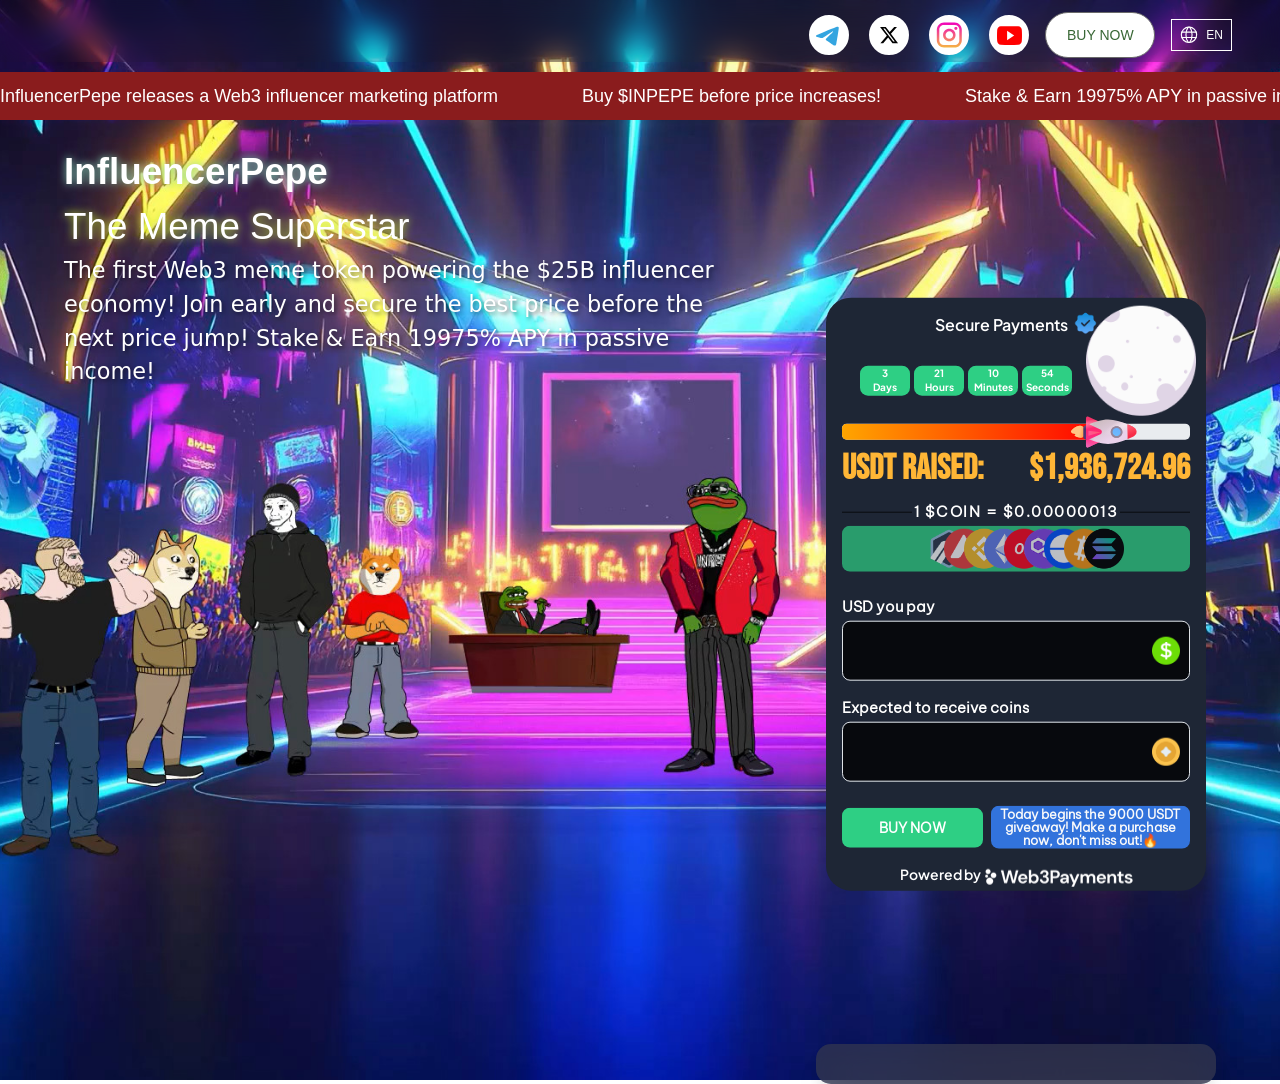
==== commit 15987231: "Add files via upload" ====
--- a/index.html
+++ b/index.html
@@ -1,1561 +1,209 @@
 <!DOCTYPE html>
-<!-- saved from url=(0045)https://Ponketo.io/?ref=PvqdC886WQ&gad_source=1 -->
-<html lang="en" class="dark" style="--wcm-color-fg-1: rgb(228,231,231); --wcm-color-fg-2: rgb(148,158,158); --wcm-color-fg-3: rgb(110,119,119); --wcm-color-bg-1: rgb(20,20,20); --wcm-color-bg-2: rgb(39,42,42); --wcm-color-bg-3: rgb(59,64,64); --wcm-color-overlay: rgba(255,255,255,0.1); --wcm-accent-color: #3396FF; --wcm-accent-fill-color: #FFFFFF; --wcm-z-index: 89; --wcm-background-color: #3396FF; --wcm-background-border-radius: 8px; --wcm-container-border-radius: 30px; --wcm-wallet-icon-border-radius: 15px; --wcm-wallet-icon-large-border-radius: 30px; --wcm-wallet-icon-small-border-radius: 7px; --wcm-input-border-radius: 28px; --wcm-button-border-radius: 10px; --wcm-notification-border-radius: 36px; --wcm-secondary-button-border-radius: 28px; --wcm-icon-button-border-radius: 50%; --wcm-button-hover-highlight-border-radius: 10px; --wcm-text-big-bold-size: 20px; --wcm-text-big-bold-weight: 600; --wcm-text-big-bold-line-height: 24px; --wcm-text-big-bold-letter-spacing: -0.03em; --wcm-text-big-bold-text-transform: none; --wcm-text-xsmall-bold-size: 10px; --wcm-text-xsmall-bold-weight: 700; --wcm-text-xsmall-bold-line-height: 12px; --wcm-text-xsmall-bold-letter-spacing: 0.02em; --wcm-text-xsmall-bold-text-transform: uppercase; --wcm-text-xsmall-regular-size: 12px; --wcm-text-xsmall-regular-weight: 600; --wcm-text-xsmall-regular-line-height: 14px; --wcm-text-xsmall-regular-letter-spacing: -0.03em; --wcm-text-xsmall-regular-text-transform: none; --wcm-text-small-thin-size: 14px; --wcm-text-small-thin-weight: 500; --wcm-text-small-thin-line-height: 16px; --wcm-text-small-thin-letter-spacing: -0.03em; --wcm-text-small-thin-text-transform: none; --wcm-text-small-regular-size: 14px; --wcm-text-small-regular-weight: 600; --wcm-text-small-regular-line-height: 16px; --wcm-text-small-regular-letter-spacing: -0.03em; --wcm-text-small-regular-text-transform: none; --wcm-text-medium-regular-size: 16px; --wcm-text-medium-regular-weight: 600; --wcm-text-medium-regular-line-height: 20px; --wcm-text-medium-regular-letter-spacing: -0.03em; --wcm-text-medium-regular-text-transform: none; --wcm-font-family: -apple-system, system-ui, BlinkMacSystemFont, &#39;Segoe UI&#39;, Roboto, Ubuntu, &#39;Helvetica Neue&#39;, sans-serif; --wcm-font-feature-settings: &#39;tnum&#39; on, &#39;lnum&#39; on, &#39;case&#39; on; --wcm-success-color: rgb(38,181,98); --wcm-error-color: rgb(242, 90, 103); --wcm-overlay-background-color: rgba(0, 0, 0, 0.3); --wcm-overlay-backdrop-filter: none;">
+<html lang="en" dir="ltr">
+  <!-- Mirrored from influencerpepe.com/en by HTTrack Website Copier/3.x [XR&CO'2014], Fri, 04 Apr 2025 04:23:06 GMT -->
+  <!-- Added by HTTrack -->
+  <meta http-equiv="content-type" content="text/html;charset=utf-8" />
+  <!-- /Added by HTTrack -->
   <head>
-    <meta http-equiv="Content-Type" content="text/html; charset=UTF-8">
-    <title>Ponketo - PRESALE</title>
-    <link rel="icon" sizes="16x16" >
-    <link rel="icon" sizes="32x32" >
-    <link rel="preconnect" >
-    <meta name="viewport" content="width = device-width, initial-scale=1, shrink-to-fit=no">
-    <meta name="description" content="Your multiple utility token for active and passive income. Single Ponketo token, multiple products&amp;utilities!">
-    <meta name="keywords" content="finance, staking, dex, coins, tokens, crypto, web3, nft, play-to-earn, gamefi, blockchain">
-    <meta property="og:title" content="Ponketo">
-    <meta property="og:description" content="Your multiple utility token for active and passive income. Single Ponketo token, multiple products&amp;utilities!">
-    <meta property="og:type" content="website">
-    <meta property="og:image:alt" content="FatBoy &amp; FatBot">
-    <meta name="twitter:card" content="summary_large_image">
-    <meta name="twitter:site" content="@Ponketo_io">
-    <meta name="twitter:title" content="Ponketo">
-    <meta name="twitter:description" content="Your multiple utility token for active and passive income. Single Ponketo token, multiple products&amp;utilities!">
-    <meta name="twitter:image:alt" content="FatBoy &amp; FatBot">
-    <meta name="next-head-count" content="22">
-    <link rel="preload" href="./web6/4d4cf4bfaf4ef35b.css" as="style">
-    <link rel="stylesheet" href="./web6/4d4cf4bfaf4ef35b.css" data-n-g="">
-	<link rel="icon" type="image/x-icon" href="z1/Ponketo/logo.png" style="border-radius: 50%;">
+    <title>Influencer Pepe Token – The Ultimate Memecoin Revolution | Presale for Multi-Memecoin Exchange</title>
+	  <meta name="description" content="Influencer Pepe is back with the true power of technology and optimization, creating a revolutionary exchange that adopts all memecoins. Join the presale to be part of the memecoin evolution Influencer Pepe could never achieve!">
+	  <meta name="keywords" content="Influencer Pepe, memecoin exchange, crypto presale, memecoin revolution, multi-memecoin exchange, crypto optimization, meme token value, memecoin unity, Influencer Pepe vs Influencer Pepe, blockchain revolution">
+    <meta charSet="utf-8" />
+    <meta name="viewport" content="width=device-width, initial-scale=1" />
+    <link rel="icon" type="image/x-icon" href="assets/desktop/section1/logo.png" style="border-radius: 50%;">
+    <meta name="next-size-adjust" content="" />
+    <meta name="description" content="Influencer Pepe Best Crypto ICO" />
+    <meta name="keywords" content="Influencer Pepe" />
+    <meta name="robots" content="index, follow" />
+    <link rel="canonical" href="en.html" />
+    <link rel="alternate" hrefLang="x-default" href="en.html" />
+    <link rel="alternate" hrefLang="en" href="en.html" />
+    <link rel="stylesheet" href="static/css/css.css">
   </head>
   <body>
-    
-    <div id="__next">
-      <div data-rk="">
-		<style>
-			@font-face {
-			  font-family: 'DirtFont';
-			  src: url('web6/dirt.ttf') format('truetype');
-			}
-			
-			.font-dirt {
-			  font-family: 'DirtFont', sans-serif;
-			}
-			</style>
-				  <style>
-					@font-face {
-						font-family: 'Dirt2Font';
-						src: url('web6/dirt2.ttf') format('truetype');
-					}
-				  
-					.font-dirt2 {
-						font-family: 'Dirt2Font', sans-serif;
-					}
-				  </style>
-        <style>
-          [data-rk] {
-            --rk-blurs-modalOverlay: blur(0px);
-            --rk-fonts-body: SFRounded, ui-rounded, "SF Pro Rounded", -apple-system, BlinkMacSystemFont, "Segoe UI", Roboto, Helvetica, Arial, sans-serif, "Apple Color Emoji", "Segoe UI Emoji", "Segoe UI Symbol";
-            --rk-radii-actionButton: 9999px;
-            --rk-radii-connectButton: 12px;
-            --rk-radii-menuButton: 12px;
-            --rk-radii-modal: 24px;
-            --rk-radii-modalMobile: 28px;
-            --rk-colors-accentColor: #0E76FD;
-            --rk-colors-accentColorForeground: #FFF;
-            --rk-colors-actionButtonBorder: rgba(0, 0, 0, 0.04);
-            --rk-colors-actionButtonBorderMobile: rgba(0, 0, 0, 0.06);
-            --rk-colors-actionButtonSecondaryBackground: rgba(0, 0, 0, 0.06);
-            --rk-colors-closeButton: rgba(60, 66, 66, 0.8);
-            --rk-colors-closeButtonBackground: rgba(0, 0, 0, 0.06);
-            --rk-colors-connectButtonBackground: #FFF;
-            --rk-colors-connectButtonBackgroundError: #FF494A;
-            --rk-colors-connectButtonInnerBackground: linear-gradient(0deg, rgba(0, 0, 0, 0.03), rgba(0, 0, 0, 0.06));
-            --rk-colors-connectButtonText: #25292E;
-            --rk-colors-connectButtonTextError: #FFF;
-            --rk-colors-connectionIndicator: #30E000;
-            --rk-colors-downloadBottomCardBackground: linear-gradient(126deg, rgba(255, 255, 255, 0) 9.49%, rgba(171, 171, 171, 0.04) 71.04%), #FFFFFF;
-            --rk-colors-downloadTopCardBackground: linear-gradient(126deg, rgba(171, 171, 171, 0.2) 9.49%, rgba(255, 255, 255, 0) 71.04%), #FFFFFF;
-            --rk-colors-error: #FF494A;
-            --rk-colors-generalBorder: rgba(0, 0, 0, 0.06);
-            --rk-colors-generalBorderDim: rgba(0, 0, 0, 0.03);
-            --rk-colors-menuItemBackground: rgba(60, 66, 66, 0.1);
-            --rk-colors-modalBackdrop: rgba(0, 0, 0, 0.3);
-            --rk-colors-modalBackground: #FFF;
-            --rk-colors-modalBorder: transparent;
-            --rk-colors-modalText: #25292E;
-            --rk-colors-modalTextDim: rgba(60, 66, 66, 0.3);
-            --rk-colors-modalTextSecondary: rgba(60, 66, 66, 0.6);
-            --rk-colors-profileAction: #FFF;
-            --rk-colors-profileActionHover: rgba(255, 255, 255, 0.5);
-            --rk-colors-profileForeground: rgba(60, 66, 66, 0.06);
-            --rk-colors-selectedOptionBorder: rgba(60, 66, 66, 0.1);
-            --rk-colors-standby: #FFD641;
-            --rk-shadows-connectButton: 0px 4px 12px rgba(0, 0, 0, 0.1);
-            --rk-shadows-dialog: 0px 8px 32px rgba(0, 0, 0, 0.32);
-            --rk-shadows-profileDetailsAction: 0px 2px 6px rgba(37, 41, 46, 0.04);
-            --rk-shadows-selectedOption: 0px 2px 6px rgba(0, 0, 0, 0.24);
-            --rk-shadows-selectedWallet: 0px 2px 6px rgba(0, 0, 0, 0.12);
-            --rk-shadows-walletLogo: 0px 2px 16px rgba(0, 0, 0, 0.16);
-          }
-        </style>
-        
-        <div data-rk="">
-          <style>
-            [data-rk] {
-              --rk-blurs-modalOverlay: blur(0px);
-              --rk-fonts-body: SFRounded, ui-rounded, "SF Pro Rounded", -apple-system, BlinkMacSystemFont, "Segoe UI", Roboto, Helvetica, Arial, sans-serif, "Apple Color Emoji", "Segoe UI Emoji", "Segoe UI Symbol";
-              --rk-radii-actionButton: 9999px;
-              --rk-radii-connectButton: 12px;
-              --rk-radii-menuButton: 12px;
-              --rk-radii-modal: 24px;
-              --rk-radii-modalMobile: 28px;
-              --rk-colors-accentColor: rgb(255, 218, 97);
-              --rk-colors-accentColorForeground: rgb(0, 0, 0);
-              --rk-colors-actionButtonBorder: rgba(255, 255, 255, 0.04);
-              --rk-colors-actionButtonBorderMobile: rgba(255, 255, 255, 0.08);
-              --rk-colors-actionButtonSecondaryBackground: rgba(255, 255, 255, 0.08);
-              --rk-colors-closeButton: rgba(224, 232, 255, 0.6);
-              --rk-colors-closeButtonBackground: rgba(255, 255, 255, 0.08);
-              --rk-colors-connectButtonBackground: #1A1B1F;
-              --rk-colors-connectButtonBackgroundError: #FF494A;
-              --rk-colors-connectButtonInnerBackground: linear-gradient(0deg, rgba(255, 255, 255, 0.075), rgba(255, 255, 255, 0.15));
-              --rk-colors-connectButtonText: #FFF;
-              --rk-colors-connectButtonTextError: #FFF;
-              --rk-colors-connectionIndicator: #30E000;
-              --rk-colors-downloadBottomCardBackground: linear-gradient(126deg, rgba(0, 0, 0, 0) 9.49%, rgba(120, 120, 120, 0.2) 71.04%), #1A1B1F;
-              --rk-colors-downloadTopCardBackground: linear-gradient(126deg, rgba(120, 120, 120, 0.2) 9.49%, rgba(0, 0, 0, 0) 71.04%), #1A1B1F;
-              --rk-colors-error: #FF494A;
-              --rk-colors-generalBorder: rgba(255, 255, 255, 0.08);
-              --rk-colors-generalBorderDim: rgba(255, 255, 255, 0.04);
-              --rk-colors-menuItemBackground: rgba(224, 232, 255, 0.1);
-              --rk-colors-modalBackdrop: rgba(0, 0, 0, 0.5);
-              --rk-colors-modalBackground: #1A1B1F;
-              --rk-colors-modalBorder: rgba(255, 255, 255, 0.08);
-              --rk-colors-modalText: #FFF;
-              --rk-colors-modalTextDim: rgba(224, 232, 255, 0.3);
-              --rk-colors-modalTextSecondary: rgba(255, 255, 255, 0.6);
-              --rk-colors-profileAction: rgba(224, 232, 255, 0.1);
-              --rk-colors-profileActionHover: rgba(224, 232, 255, 0.2);
-              --rk-colors-profileForeground: rgba(224, 232, 255, 0.05);
-              --rk-colors-selectedOptionBorder: rgba(224, 232, 255, 0.1);
-              --rk-colors-standby: #FFD641;
-              --rk-shadows-connectButton: 0px 4px 12px rgba(0, 0, 0, 0.1);
-              --rk-shadows-dialog: 0px 8px 32px rgba(0, 0, 0, 0.32);
-              --rk-shadows-profileDetailsAction: 0px 2px 6px rgba(37, 41, 46, 0.04);
-              --rk-shadows-selectedOption: 0px 2px 6px rgba(0, 0, 0, 0.24);
-              --rk-shadows-selectedWallet: 0px 2px 6px rgba(0, 0, 0, 0.24);
-              --rk-shadows-walletLogo: 0px 2px 16px rgba(0, 0, 0, 0.16);
-            }
-          </style>
-          <div class="__variable_781dd9 __variable_50c4b5 __variable_92905e __variable_13c2ea">
-            <noscript>Powered by <a  target="_blank" rel="noreferrer">Smartsupp</a>
-            </noscript>
-            <header class="fixed top-0 z-[1000] flex w-full items-center p-2 bg-transparent">
-              <div class="mx-auto flex w-full max-w-screen-xl items-center xl:px-2">
-                <a class="flex-1 items-center" >
-                  <svg viewBox="0 0 85.90478 74.00583" version="1.1" xmlns="http://www.w3.org/2000/svg" class="size-[45px] text-primary xl:size-[50px]">
-                    <g id="Page-1" stroke="none" stroke-width="1" fill="none" fill-rule="evenodd">
-                      <g id="Logo" fill="currentColor" fill-rule="nonzero">
-                        <img src="z1/Ponketo/logo.png" alt="" style="width: 50px; height: 50px;">
-                      </g>
-                    </g>
-                  </svg>
+
+    <div class="__variable_3ebd3c relative top-0">
+      <header class="flex justify-between items-center">
+        <div class="navbar lg:bg-[#1E1E1E]/10 lg:backdrop-blur-md bg-[#1E1E1E] fixed w-full z-50 top-0 lg:pt-2  false">
+          <div class="flex lg:w-[98%] xl:w-[95%] w-[95%] lg:py-1  justify-between items-center mx-auto">
+            <div class="flex items-center justify-between lg:w-auto w-full z-[1111]">
+              <div class="flex space-x-2 items-center justify-center lg:flex  ">
+                <a>
+
+                  <img alt="logo" loading="lazy" width="140" height="100" decoding="async" data-nimg="1" class="block lg:hidden h-[5rem] w-[5rem] object-contain" style="color:transparent" srcSet="/_next/image?url=%2F_next%2Fstatic%2Fmedia%2Favatar_icon.c6b45698.png&amp;w=256&amp;q=75 1x, /_next/image?url=%2F_next%2Fstatic%2Fmedia%2Favatar_icon.c6b45698.png&amp;w=384&amp;q=75 2x" src="_next/imagea67a.png?url=%2F_next%2Fstatic%2Fmedia%2Favatar_icon.c6b45698.png&amp;w=384&amp;q=75" />
                 </a>
-                <div class="hidden xl:block">
-                  <nav>
-                    <ul id="nav-bar-container" class="inline-flex w-full rounded-full bg-surface-elevated px-0 py-1.5 shadow-primary sm:w-fit sm:gap-20 sm:px-5">
-                      <li>
-                        <a target="_blank"  class="flex flex-col items-center justify-between text-xs font-bold capitalize text-gray-500 hover:text-primary transition-colors">
-                          <svg xmlns="http://www.w3.org/2000/svg" fill="none" viewBox="0 0 24 24" width="24" class="">
-                            <path stroke="currentColor" stroke-linecap="round" stroke-linejoin="round" stroke-width="2" d="M14 2H6a2 2 0 0 0-2 2v16a2 2 0 0 0 2 2h12a2 2 0 0 0 2-2V8l-6-6Z" clip-rule="evenodd"></path>
-                            <path stroke="currentColor" stroke-linecap="round" stroke-linejoin="round" stroke-width="2" d="M14 2v6h6m-4 5H8m8 4H8m2-8H8"></path>
-                          </svg>whitepaper </a>
-                      </li>
-                      <li>
-                        <a  class="flex flex-col items-center justify-between text-xs font-bold capitalize text-gray-500 hover:text-primary transition-colors">
-                          <svg xmlns="http://www.w3.org/2000/svg" fill="none" viewBox="0 0 23 22" width="24" class="">
-                            <path d="M9.60102 3C10.8636 1.76281 12.5927 1 14.5 1C18.366 1 21.5 4.13401 21.5 8C21.5 9.90734 20.7372 11.6365 19.4999 12.899M15.5 14C15.5 17.866 12.366 21 8.5 21C4.63401 21 1.5 17.866 1.5 14C1.5 10.134 4.63401 7 8.5 7C12.366 7 15.5 10.134 15.5 14Z" stroke="currentColor" stroke-width="2" stroke-linecap="round" stroke-linejoin="round"></path>
-                          </svg>token </a>
-                      </li>
-                      <li>
-                        <a  class="flex flex-col items-center justify-between text-xs font-bold capitalize text-gray-500 hover:text-primary transition-colors">
-                          <svg xmlns="http://www.w3.org/2000/svg" fill="none" viewBox="0 0 24 24" width="24" class="">
-                            <path stroke="currentColor" stroke-linecap="round" stroke-linejoin="round" stroke-width="2" d="M1 6v16l7-4 8 4 7-4V2l-7 4-8-4-7 4Z" clip-rule="evenodd"></path>
-                            <path stroke="currentColor" stroke-linecap="round" stroke-linejoin="round" stroke-width="2" d="M8 2v16m8-12v16"></path>
-                          </svg>Roadmap </a>
-                      </li>
-                    </ul>
-                  </nav>
-                </div>
-                <div class="relative hidden flex-1 justify-end xl:flex">
-                  <div style="opacity: 1; transform: none;">
-                    <ul id="socials" class="flex flex-wrap justify-center gap-1">
-                      <li>
-                        <a target="_blank" rel="noopener noreferrer" class="flex size-9 items-center justify-center rounded-full text-black/60 transition-colors hover:bg-black/10 sm:size-12 p-1 hover:text-white !size-5 bg-black/5" >
-                          <svg xmlns="http://www.w3.org/2000/svg" fill="currentColor" viewBox="0 0 24 24" width="24" class="text-black/40 hover:text-white">
-                            <g id="Social">
-                              <path id="Vector" fill="currentColor" fill-opacity="1" d="M19.624 5.41A17.964 17.964 0 0 0 15.147 4a.067.067 0 0 0-.073.035 12.56 12.56 0 0 0-.557 1.161 16.523 16.523 0 0 0-5.03 0c-.15-.366-.372-.812-.566-1.16A.07.07 0 0 0 8.849 4a17.9 17.9 0 0 0-4.478 1.409.065.065 0 0 0-.03.025C1.489 9.755.707 13.97 1.09 18.13c.002.02.012.039.028.052a18.155 18.155 0 0 0 5.495 2.815.07.07 0 0 0 .077-.026c.423-.585.799-1.205 1.123-1.853a.07.07 0 0 0-.037-.098 11.94 11.94 0 0 1-1.717-.83.071.071 0 0 1-.029-.091.071.071 0 0 1 .022-.027c.116-.088.23-.178.34-.271a.067.067 0 0 1 .072-.01c3.6 1.667 7.498 1.667 11.056 0a.066.066 0 0 1 .072.01c.11.092.225.184.342.272a.071.071 0 0 1 .028.06.07.07 0 0 1-.034.057 11.25 11.25 0 0 1-1.718.829.071.071 0 0 0-.037.1c.33.647.708 1.265 1.123 1.851a.07.07 0 0 0 .077.027 18.092 18.092 0 0 0 5.503-2.816.072.072 0 0 0 .028-.051c.459-4.81-.768-8.99-3.252-12.694a.056.056 0 0 0-.029-.026ZM8.352 15.596c-1.084 0-1.978-1.009-1.978-2.248 0-1.24.876-2.248 1.978-2.248 1.11 0 1.995 1.018 1.977 2.248 0 1.238-.876 2.248-1.977 2.248Zm7.31 0c-1.084 0-1.977-1.009-1.977-2.248 0-1.24.875-2.248 1.977-2.248 1.11 0 1.994 1.018 1.977 2.248 0 1.238-.867 2.248-1.977 2.248Z"></path>
-                            </g>
-                          </svg>
-                        </a>
-                      </li>
-                      <li>
-                        <a target="_blank" rel="noopener noreferrer" class="flex size-9 items-center justify-center rounded-full text-black/60 transition-colors hover:bg-black/10 sm:size-12 p-1 hover:text-white !size-5 bg-black/5" >
-                          <svg xmlns="http://www.w3.org/2000/svg" fill="none" viewBox="0 0 24 24" width="24" class="text-black/40 hover:text-white">
-                            <g id="Social">
-                              <path id="Vector" fill="currentColor" fill-opacity="1" d="M13.903 10.47 21.348 2h-1.764l-6.465 7.354L7.955 2H2l7.808 11.12L2 22h1.765l6.827-7.765L16.045 22H22l-8.097-11.53Zm-2.417 2.747-.79-1.107L4.4 3.3h2.71l5.08 7.11.792 1.107 6.602 9.242h-2.71l-5.388-7.542Z"></path>
-                            </g>
-                          </svg>
-                        </a>
-                      </li>
-                      <li>
-                        <a target="_blank" rel="noopener noreferrer" class="flex size-9 items-center justify-center rounded-full text-black/60 transition-colors hover:bg-black/10 sm:size-12 p-1 hover:text-white !size-5 bg-black/5" >
-                          <svg xmlns="http://www.w3.org/2000/svg" fill="none" viewBox="0 0 24 24" width="24" class="text-black/40 hover:text-white">
-                            <g id="Social">
-                              <path id="Vector" fill="currentColor" fill-opacity="1" fill-rule="evenodd" d="M2.513 11.749c5.907-2.54 9.843-4.215 11.813-5.023C19.953 4.415 21.122 4.014 21.884 4c.167-.003.543.038.784.233.205.164.261.386.289.542.026.155.06.51.033.787-.304 3.162-1.623 10.837-2.295 14.378-.284 1.5-.843 2.003-1.384 2.051-1.176.107-2.07-.767-3.21-1.504-1.782-1.155-2.79-1.873-4.52-3-2-1.3-.704-2.015.436-3.184.298-.306 5.482-4.96 5.582-5.383.013-.053.024-.25-.095-.354-.117-.103-.292-.067-.419-.039-.178.04-3.026 1.9-8.545 5.575-.808.548-1.54.816-2.196.802-.724-.016-2.114-.404-3.149-.736-1.269-.407-2.276-.622-2.19-1.313.047-.36.549-.73 1.508-1.106Z" clip-rule="evenodd"></path>
-                            </g>
-                          </svg>
-                        </a>
-                      </li>
-                      <li>
-                        <a target="_blank" rel="noopener noreferrer" class="flex size-9 items-center justify-center rounded-full text-black/60 transition-colors hover:bg-black/10 sm:size-12 p-1 hover:text-white !size-5 bg-black/5" >
-                          <svg xmlns="http://www.w3.org/2000/svg" fill="currentColor" viewBox="0 0 22 22" width="24" class="text-black/40 hover:text-white">
-                            <path fill="currentColor" fill-rule="evenodd" d="M8.703 5.457a6 6 0 1 1 4.593 11.088A6 6 0 0 1 8.703 5.457Zm.806 9.142a3.895 3.895 0 0 0 4.243-.844 3.892 3.892 0 0 0 0-5.506 3.894 3.894 0 1 0-4.243 6.35Z" clip-rule="evenodd"></path>
-                            <path fill="currentColor" d="M17 6a1 1 0 1 0 0-2 1 1 0 0 0 0 2Z"></path>
-                            <path fill="currentColor" fill-rule="evenodd" d="M21.428 3.791c.268.7.457 1.502.51 2.673C21.992 7.636 22 8.014 22 11c0 2.986-.013 3.36-.066 4.536-.052 1.171-.238 1.972-.51 2.673a5.366 5.366 0 0 1-1.27 1.946 5.364 5.364 0 0 1-1.946 1.268c-.612.235-1.302.41-2.25.485-.135.01-.276.02-.422.026C14.364 21.987 13.99 22 11 22c-2.985 0-3.36-.013-4.536-.066-1.17-.052-1.972-.237-2.672-.51a5.307 5.307 0 0 1-1.947-1.27A5.363 5.363 0 0 1 .577 18.21c-.269-.7-.458-1.502-.511-2.673C.013 14.364 0 13.99 0 11s.013-3.364.066-4.536l.014-.256C.148 5.174.328 4.439.577 3.79a5.4 5.4 0 0 1 1.268-1.945A5.342 5.342 0 0 1 3.795.577c.657-.252 1.403-.434 2.459-.5l.215-.011C7.64.013 8.015 0 11.005 0c2.985 0 3.36.013 4.535.066 1.171.052 1.973.237 2.673.51a5.406 5.406 0 0 1 1.946 1.269 5.38 5.38 0 0 1 1.269 1.946Zm-1.846 13.7c.15-.384.33-.969.38-2.043l.002-.076c.046-1.099.063-1.495.063-4.372 0-2.942-.013-3.289-.066-4.447-.049-1.07-.23-1.656-.379-2.044a3.491 3.491 0 0 0-.827-1.268 3.425 3.425 0 0 0-1.268-.827c-.384-.15-.97-.331-2.044-.38-1.156-.052-1.505-.066-4.436-.066-2.932 0-3.28.014-4.437.066-1.07.05-1.656.23-2.044.38-.477.18-.91.462-1.267.827a3.42 3.42 0 0 0-.828 1.268c-.15.384-.33.969-.38 2.043C2 7.711 1.987 8.063 1.987 11c0 2.937.009 3.29.066 4.447.048 1.07.23 1.656.379 2.044.18.478.463.91.828 1.268.355.367.788.65 1.267.828.384.15.97.33 2.044.379 1.157.052 1.505.066 4.436.066 2.932 0 3.28-.014 4.437-.066 1.07-.049 1.656-.23 2.043-.379.479-.18.912-.463 1.269-.828.367-.356.65-.79.827-1.268Z" clip-rule="evenodd"></path>
-                          </svg>
-                        </a>
-                      </li>
-                      <li>
-                        <a target="_blank" rel="noopener noreferrer" class="flex size-9 items-center justify-center rounded-full text-black/60 transition-colors hover:bg-black/10 sm:size-12 p-1 hover:text-white !size-5 bg-black/5" >
-                          <svg xmlns="http://www.w3.org/2000/svg" fill="none" viewBox="0 0 24 24" width="24" class="text-black/40 hover:text-white">
-                            <g id="Social">
-                              <path id="Vector" fill="currentColor" fill-opacity="1" d="M19.016 3.508H4.983A4.984 4.984 0 0 0 0 8.493v7.014a4.984 4.984 0 0 0 4.984 4.984h14.031A4.985 4.985 0 0 0 24 15.507V8.493a4.984 4.984 0 0 0-4.985-4.985h.001Zm-3.371 8.833-6.563 3.13a.264.264 0 0 1-.377-.238V8.778c0-.197.207-.324.382-.235l6.563 3.325a.264.264 0 0 1-.005.473Z"></path>
-                            </g>
-                          </svg>
-                        </a>
-                      </li>
-                      <li>
-                        <a target="_blank" rel="noopener noreferrer" class="flex size-9 items-center justify-center rounded-full text-black/60 transition-colors hover:bg-black/10 sm:size-12 p-1 hover:text-white !size-5 bg-black/5" >
-                          <svg xmlns="http://www.w3.org/2000/svg" fill="none" viewBox="0 0 24 24" width="24" class="text-black/40 hover:text-white">
-                            <g id="Social">
-                              <path id="Vector" fill="currentColor" fill-opacity="1" d="M6.769 5.156c3.738 0 6.768 3.052 6.768 6.816 0 3.763-3.03 6.815-6.768 6.815S0 15.735 0 11.972c0-3.764 3.03-6.816 6.769-6.816Zm10.81.4c1.868 0 3.384 2.872 3.384 6.416 0 3.542-1.515 6.416-3.385 6.416-1.869 0-3.384-2.874-3.384-6.417 0-3.542 1.515-6.416 3.384-6.416h.001Zm5.23.668c.658 0 1.191 2.573 1.191 5.748 0 3.173-.533 5.747-1.19 5.747-.658 0-1.19-2.573-1.19-5.748 0-3.174.531-5.747 1.189-5.747Z"></path>
-                            </g>
-                          </svg>
-                        </a>
-                      </li>
-                    </ul>
-                  </div>
-                </div>
-                <div class="flex flex-1 justify-end xl:hidden">
-                  <button class="inline-flex items-center gap-1 justify-center whitespace-nowrap text-base font-bold transition-colors focus-visible:outline-none focus-visible:ring-1 disabled:pointer-events-none disabled:opacity-10 disabled:bg-surface-invert disabled:shadow-none focus-visible:ring-neutral-300 uppercase hover:bg-surface-secondary/80 size-5 rounded-xs bg-black/5 text-border-subtle">
-                    <svg width="24" height="24" viewBox="0 0 24 24" fill="none" xmlns="http://www.w3.org/2000/svg" class="shrink-0">
-                      <path d="M3 12H21M3 6H21M9 18H21" stroke="currentColor" stroke-width="2" stroke-linecap="round" stroke-linejoin="round"></path>
-                    </svg>
+                <div class="buttonWrapper relative left-[2.5rem] h-10 overflow-x-hidden">
+                  <button class="border relative buy flex font-medium bg-[#FFFFFF] lg:hidden text-center items-center w-full px-[1rem] justify-center hover:bg-[#386735] h-[2rem] border-[#6a6a6a] rounded-[2.8rem] text-lg text-[#386735] hover:text-white" style="font-family:GroBold, sans-serif"> BUY NOW <span class="shine shine1"></span>
+                    <span class="shine shine2"></span>
                   </button>
                 </div>
-              </div>
-            </header>
-            <main class="min-h-screen max-w-full overflow-x-hidden bg-surface-background font-goldplay antialiased">
-              <div class="absolute z-0 h-full w-screen overflow-x-hidden">
-                <div class="absolute left-[20%] top-[-600px] z-0 size-[1000px] rounded-full bg-primary md:left-[30%] md:top-[-700px] md:size-[1200px] lg:left-[45%] lg:top-[-650px] lg:size-[1728px]"></div>
-              </div>
-              <div class="block h-4"></div>
-              <div id="hero-content" class="block h-[100px]"></div>
-              <section class="relative mx-auto max-w-screen-xl space-y-6 px-2">
-                <div class="relative flex flex-col items-center justify-center xl:min-h-[700px] xl:flex-row xl:items-start xl:justify-between xl:pb-5">
-                  <div class="z-10 mt-[-132px] min-h-screen w-full xl:mt-0 xl:min-h-[700px]">
-                    <div class="flex flex-col items-center space-y-3 pb-4 xl:mb-10 xl:ml-0 xl:mt-0 xl:h-auto xl:items-start xl:space-y-4 xl:pb-1">
-                      <div class="relative items-center justify-center overflow-hidden rounded-2xl bg-red-50 z-20 hidden size-[100px] cursor-pointer xl:flex" type="button" aria-haspopup="dialog" aria-expanded="false" aria-controls="radix-:Rm3f38m:" data-state="closed">
-                        <video width="140" height="94" loop="" autoplay="" muted="" playsinline="" class="absolute inset-0 size-full object-cover" poster="/images/trailer-placeholder.webp" preload="auto" disablepictureinpicture="">
-                          <source src="https://pub-b21e6a7e9b2e4c12b4d9bf7b2d9ebb5e.r2.dev/trailer_720p.mp4" type="video/mp4">
-                        </video>
-                        <svg xmlns="http://www.w3.org/2000/svg" fill="none" viewBox="0 0 24 24" class="z-20 size-5 text-primary">
-                          <g id="Icon / play">
-                            <path id="Shape" fill="currentColor" fill-rule="evenodd" stroke="currentColor" stroke-linecap="round" stroke-linejoin="round" stroke-width="2" d="m5 3 14 9-14 9V3Z" clip-rule="evenodd"></path>
-                          </g>
+                <p class="text-white text-[1rem] lg:text-[1.4rem] hidden" style="font-family:GroBold, sans-serif">InfluencerPepe</p>
+              </div>
+            </div>
+            <div class="lg:hidden flex">
+              <button class="border-0 flex items-center">
+                <svg width="69" height="70" viewBox="0 0 69 70" fill="none" xmlns="http://www.w3.org/2000/svg">
+                  <rect x="16.0186" y="21.043" width="36.9967" height="3.99834" rx="1.99917" fill="white"></rect>
+                  <rect x="22.499" y="33" width="30.5166" height="3.99834" rx="1.99917" fill="white"></rect>
+                  <rect x="16" y="45" width="37" height="3.99834" rx="1.99917" fill="white"></rect>
+                </svg>
+              </button>
+            </div>
+            <div class="lg:flex hidden">
+              <ul class="flex justify-between gap-2 xl:gap-4 2xl:gap-10">
+                
+              </ul>
+            </div>
+            <div class="right-navs lg:flex hidden">
+              <ul class="block lg:flex items-center justify-end gap-[1rem] 2xl:gap-[3rem]">
+                <div class="flex items-center gap-5">
+                  <li>
+                    <a target="_blank" class=" h-[40px] w-[40px] hover:bg-[#34A5E0] group border-2 border-white bg-white rounded-full flex items-center justify-center" >
+                      <svg stroke="currentColor" fill="currentColor" stroke-width="0" viewBox="0 0 24 24" class="group-hover:text-white text-[#34A5E0]" height="28" width="28" xmlns="http://www.w3.org/2000/svg">
+                        <path d="M2.14753 11.8099C7.3949 9.52374 10.894 8.01654 12.6447 7.28833C17.6435 5.20916 18.6822 4.84799 19.3592 4.83606C19.5081 4.83344 19.8411 4.87034 20.0567 5.04534C20.2388 5.1931 20.2889 5.39271 20.3129 5.5328C20.3369 5.6729 20.3667 5.99204 20.343 6.2414C20.0721 9.08763 18.9 15.9947 18.3037 19.1825C18.0514 20.5314 17.5546 20.9836 17.0736 21.0279C16.0283 21.1241 15.2345 20.3371 14.2221 19.6735C12.6379 18.635 11.7429 17.9885 10.2051 16.9751C8.42795 15.804 9.58001 15.1603 10.5928 14.1084C10.8579 13.8331 15.4635 9.64397 15.5526 9.26395C15.5637 9.21642 15.5741 9.03926 15.4688 8.94571C15.3636 8.85216 15.2083 8.88415 15.0962 8.9096C14.9373 8.94566 12.4064 10.6184 7.50365 13.928C6.78528 14.4212 6.13461 14.6616 5.55163 14.649C4.90893 14.6351 3.67265 14.2856 2.7536 13.9869C1.62635 13.6204 0.730432 13.4267 0.808447 12.8044C0.849081 12.4803 1.29544 12.1488 2.14753 11.8099Z"></path>
+                      </svg>
+                    </a>
+                  </li>
+                  <li>
+                    <a target="_blank" class=" h-[40px] w-[40px] hover:bg-black group border-2 border-white bg-white rounded-full flex items-center justify-center" >
+                      <svg stroke="currentColor" fill="currentColor" stroke-width="0" viewBox="0 0 512 512" class="group-hover:text-white" height="20" width="20" xmlns="http://www.w3.org/2000/svg">
+                        <path d="M389.2 48h70.6L305.6 224.2 487 464H345L233.7 318.6 106.5 464H35.8L200.7 275.5 26.8 48H172.4L272.9 180.9 389.2 48zM364.4 421.8h39.1L151.1 88h-42L364.4 421.8z"></path>
+                      </svg>
+                    </a>
+                  </li>
+                  <li>
+                    <a target="_blank" class="h-[40px] w-[40px] transition-all  group border-2 border-white bg-white rounded-full flex items-center justify-center hover:bg-gradient-to-r hover:from-[#F102BC] hover:to-[#F6B543]">
+                      <div class="group-hover:hidden block">
+                        <svg width="31" height="31" viewBox="0 0 31 31" fill="none" xmlns="http://www.w3.org/2000/svg">
+                          <path d="M10.0508 2.53125H20.5508C24.5508 2.53125 27.8008 5.78125 27.8008 9.78125V20.2812C27.8008 22.2041 27.0369 24.0481 25.6773 25.4078C24.3177 26.7674 22.4736 27.5312 20.5508 27.5312H10.0508C6.05078 27.5312 2.80078 24.2813 2.80078 20.2812V9.78125C2.80078 7.85843 3.56462 6.01436 4.92426 4.65473C6.2839 3.29509 8.12796 2.53125 10.0508 2.53125ZM9.80078 5.03125C8.60731 5.03125 7.46271 5.50536 6.6188 6.34927C5.77489 7.19318 5.30078 8.33778 5.30078 9.53125V20.5312C5.30078 23.0187 7.31328 25.0312 9.80078 25.0312H20.8008C21.9943 25.0312 23.1388 24.5571 23.9828 23.7132C24.8267 22.8693 25.3008 21.7247 25.3008 20.5312V9.53125C25.3008 7.04375 23.2883 5.03125 20.8008 5.03125H9.80078ZM21.8633 6.90625C22.2777 6.90625 22.6751 7.07087 22.9681 7.3639C23.2612 7.65692 23.4258 8.05435 23.4258 8.46875C23.4258 8.88315 23.2612 9.28058 22.9681 9.5736C22.6751 9.86663 22.2777 10.0312 21.8633 10.0312C21.4489 10.0312 21.0515 9.86663 20.7584 9.5736C20.4654 9.28058 20.3008 8.88315 20.3008 8.46875C20.3008 8.05435 20.4654 7.65692 20.7584 7.3639C21.0515 7.07087 21.4489 6.90625 21.8633 6.90625ZM15.3008 8.78125C16.9584 8.78125 18.5481 9.43973 19.7202 10.6118C20.8923 11.7839 21.5508 13.3736 21.5508 15.0312C21.5508 16.6889 20.8923 18.2786 19.7202 19.4507C18.5481 20.6228 16.9584 21.2812 15.3008 21.2812C13.6432 21.2812 12.0535 20.6228 10.8814 19.4507C9.70926 18.2786 9.05078 16.6889 9.05078 15.0312C9.05078 13.3736 9.70926 11.7839 10.8814 10.6118C12.0535 9.43973 13.6432 8.78125 15.3008 8.78125ZM15.3008 11.2812C14.3062 11.2812 13.3524 11.6763 12.6491 12.3796C11.9459 13.0829 11.5508 14.0367 11.5508 15.0312C11.5508 16.0258 11.9459 16.9796 12.6491 17.6829C13.3524 18.3862 14.3062 18.7812 15.3008 18.7812C16.2953 18.7812 17.2492 18.3862 17.9524 17.6829C18.6557 16.9796 19.0508 16.0258 19.0508 15.0312C19.0508 14.0367 18.6557 13.0829 17.9524 12.3796C17.2492 11.6763 16.2953 11.2812 15.3008 11.2812Z" fill="url(#paint0_linear_2002_14355)"></path>
+                          <defs>
+                            <linearGradient id="paint0_linear_2002_14355" x1="15.3008" y1="2.53125" x2="15.3008" y2="27.5312" gradientUnits="userSpaceOnUse">
+                              <stop stop-color="#F102BC"></stop>
+                              <stop offset="1" stop-color="#F6B543"></stop>
+                            </linearGradient>
+                          </defs>
                         </svg>
                       </div>
-                      <div class="flex min-h-[288px] flex-1 items-end pb-3 xl:hidden">
-                        <div style="width: 45vh; height: auto;">
-                          <svg xmlns="http://www.w3.org/2000/svg" xmlns:xlink="http://www.w3.org/1999/xlink" viewBox="0 0 460 460" width="460" height="460" preserveAspectRatio="xMidYMid meet" style="width: 100%; height: 100%; transform: translate3d(0px, 0px, 0px); content-visibility: visible;">
-                            <defs>
-                              <clippath id="__lottie_element_2">
-                                <rect width="460" height="460" x="0" y="0"></rect>
-                              </clippath>
-                              <clippath id="__lottie_element_4">
-                                <path d="M0,0 L960,0 L960,960 L0,960z"></path>
-                              </clippath>
-                            </defs>
-                            <g clip-path="url(#__lottie_element_2)">
-                              <g clip-path="url(#__lottie_element_4)" transform="matrix(0.4791699945926666,0,0,0.4791699945926666,-0.0016021728515625,-0.0016021728515625)" opacity="1" style="display: block;">
-                                <g transform="matrix(-0.4306297302246094,1.0295698642730713,-1.0295698642730713,-0.4306297302246094,212.3212890625,601.53125)" opacity="1" style="display: block;">
-                                  <g opacity="1" transform="matrix(1,0,0,1,0,0)">
-                                    <path fill="rgb(44,156,116)" fill-opacity="1" d=" M-7.942999839782715,-9.699999809265137 C-10.543000221252441,-23.200000762939453 -16.743000030517578,-36.70000076293945 -27.042999267578125,-45.70000076293945 C-20.94300079345703,-50.70000076293945 -5.942999839782715,-60.29999923706055 -5.942999839782715,-60.29999923706055 C14.857000350952148,-58.29999923706055 35.15700149536133,22.600000381469727 23.756999969482422,60.29999923706055 C23.756999969482422,60.29999923706055 -4.442999839782715,46.099998474121094 -13.942999839782715,32.099998474121094 C-13.942999839782715,32.099998474121094 -5.942999839782715,1.100000023841858 -7.942999839782715,-9.699999809265137z"></path>
-                                    <path stroke-linecap="butt" stroke-linejoin="miter" fill-opacity="0" stroke-miterlimit="10" stroke="rgb(165,215,39)" stroke-opacity="1" stroke-width="4" d=" M-7.942999839782715,-9.699999809265137 C-10.543000221252441,-23.200000762939453 -16.743000030517578,-36.70000076293945 -27.042999267578125,-45.70000076293945 C-20.94300079345703,-50.70000076293945 -5.942999839782715,-60.29999923706055 -5.942999839782715,-60.29999923706055 C14.857000350952148,-58.29999923706055 35.15700149536133,22.600000381469727 23.756999969482422,60.29999923706055 C23.756999969482422,60.29999923706055 -4.442999839782715,46.099998474121094 -13.942999839782715,32.099998474121094 C-13.942999839782715,32.099998474121094 -5.942999839782715,1.100000023841858 -7.942999839782715,-9.699999809265137z"></path>
-                                  </g>
-                                  <g opacity="1" transform="matrix(1,0,0,1,0,0)">
-                                    <path fill="rgb(165,215,39)" fill-opacity="1" d=" M11.56,25.2 C11.56,25.2 10.07,17.22 10.07,17.22 C7.64,17.24 4.88,15.93 3.05,14.01 C3.05,14.01 3.06,8.68 3.06,8.68 C4.91,10.51 7.36,11.92 9.69,11.82 C12.64,11.69 14.03,8.36 13.19,3.86 C12.38,-0.49 10.25,-3.11 6.73,-5.34 C1.89,-8.32 -1.41,-11.84 -2.7,-18.72 C-3.93,-25.28 -2.41,-30.36 1.2,-31.71 C1.2,-31.71 -0.29,-39.69 -0.29,-39.69 C-0.29,-39.69 2.29,-39.8 2.29,-39.8 C2.29,-39.8 3.72,-32.14 3.72,-32.14 C6.25,-32.09 8.19,-30.9 9.65,-29.61 C9.65,-29.61 9.59,-24.35 9.59,-24.35 C8.54,-25.26 6.5,-26.92 3.84,-26.81 C0.64,-26.67 0.11,-22.98 0.7,-19.82 C1.47,-15.71 3.39,-13.72 7.55,-11.03 C12.46,-7.9 15.39,-3.88 16.71,3.15 C17.87,9.39 16.68,15.34 12.64,16.87 C12.64,16.87 14.18,25.08 14.18,25.08 C14.18,25.08 11.56,25.2 11.56,25.2z"></path>
-                                    <g opacity="1" transform="matrix(1,0,0,1,7.00600004196167,-7.303999900817871)"></g>
-                                  </g>
-                                  <g opacity="1" transform="matrix(1,0,0,1,0,0)">
-                                    <path stroke-linecap="butt" stroke-linejoin="miter" fill-opacity="0" stroke-miterlimit="10" stroke="rgb(165,215,39)" stroke-opacity="1" stroke-width="1" d=" M11.56,25.2 C11.56,25.2 10.07,17.22 10.07,17.22 C7.64,17.24 4.88,15.93 3.05,14.01 C3.05,14.01 3.06,8.68 3.06,8.68 C4.91,10.51 7.36,11.92 9.69,11.82 C12.64,11.69 14.03,8.36 13.19,3.86 C12.38,-0.49 10.25,-3.11 6.73,-5.34 C1.89,-8.32 -1.41,-11.84 -2.7,-18.72 C-3.93,-25.28 -2.41,-30.36 1.2,-31.71 C1.2,-31.71 -0.29,-39.69 -0.29,-39.69 C-0.29,-39.69 2.29,-39.8 2.29,-39.8 C2.29,-39.8 3.72,-32.14 3.72,-32.14 C6.25,-32.09 8.19,-30.9 9.65,-29.61 C9.65,-29.61 9.59,-24.35 9.59,-24.35 C8.54,-25.26 6.5,-26.92 3.84,-26.81 C0.64,-26.67 0.11,-22.98 0.7,-19.82 C1.47,-15.71 3.39,-13.72 7.55,-11.03 C12.46,-7.9 15.39,-3.88 16.71,3.15 C17.87,9.39 16.68,15.34 12.64,16.87 C12.64,16.87 14.18,25.08 14.18,25.08 C14.18,25.08 11.56,25.2 11.56,25.2z"></path>
-                                    <g opacity="1" transform="matrix(1,0,0,1,7.00600004196167,-7.303999900817871)"></g>
-                                  </g>
-                                </g>
-                                <g transform="matrix(1.1018555164337158,0.17711754143238068,-0.17711754143238068,1.1018555164337158,575.3359375,500.9179382324219)" opacity="0.009681818181680343" style="display: none;">
-                                  <g opacity="1" transform="matrix(1,0,0,1,0,0)">
-                                    <path fill="rgb(44,156,116)" fill-opacity="1" d=" M-21.104000091552734,-36.83700180053711 C-8.204000473022461,-20.136999130249023 1.3960000276565552,-8.036999702453613 22.79599952697754,0.7630000114440918 C26.996000289916992,2.4630000591278076 39.09600067138672,5.163000106811523 43.69599914550781,5.563000202178955 C50.395999908447266,6.163000106811523 58.09600067138672,5.163000106811523 64.09600067138672,3.062999963760376 C67.09600067138672,11.163000106811523 61.59600067138672,30.663000106811523 60.895999908447266,31.46299934387207 C59.895999908447266,32.66299819946289 55.29600143432617,33.9630012512207 53.59600067138672,34.4630012512207 C32.79600143432617,40.26300048828125 11.496999740600586,34.26300048828125 1.496999979019165,28.96299934387207 C-15.803000450134277,19.96299934387207 -29.90399932861328,8.163000106811523 -42.80400085449219,-5.0370001792907715 C-49.30400085449219,-11.63700008392334 -66.30400085449219,-33.4370002746582 -64.90399932861328,-34.33700180053711 C-64.90399932861328,-34.33700180053711 -55.40399932861328,-32.5369987487793 -49.90399932861328,-32.137001037597656 C-39.50400161743164,-31.636999130249023 -28.804000854492188,-32.137001037597656 -21.104000091552734,-36.83700180053711z"></path>
-                                    <path stroke-linecap="butt" stroke-linejoin="miter" fill-opacity="0" stroke-miterlimit="10" stroke="rgb(165,215,39)" stroke-opacity="1" stroke-width="4" d=" M-21.104000091552734,-36.83700180053711 C-8.204000473022461,-20.136999130249023 1.3960000276565552,-8.036999702453613 22.79599952697754,0.7630000114440918 C26.996000289916992,2.4630000591278076 39.09600067138672,5.163000106811523 43.69599914550781,5.563000202178955 C50.395999908447266,6.163000106811523 58.09600067138672,5.163000106811523 64.09600067138672,3.062999963760376 C67.09600067138672,11.163000106811523 61.59600067138672,30.663000106811523 60.895999908447266,31.46299934387207 C59.895999908447266,32.66299819946289 55.29600143432617,33.9630012512207 53.59600067138672,34.4630012512207 C32.79600143432617,40.26300048828125 11.496999740600586,34.26300048828125 1.496999979019165,28.96299934387207 C-15.803000450134277,19.96299934387207 -29.90399932861328,8.163000106811523 -42.80400085449219,-5.0370001792907715 C-49.30400085449219,-11.63700008392334 -66.30400085449219,-33.4370002746582 -64.90399932861328,-34.33700180053711 C-64.90399932861328,-34.33700180053711 -55.40399932861328,-32.5369987487793 -49.90399932861328,-32.137001037597656 C-39.50400161743164,-31.636999130249023 -28.804000854492188,-32.137001037597656 -21.104000091552734,-36.83700180053711z"></path>
-                                  </g>
-                                  <g opacity="1" transform="matrix(1,0,0,1,0,0)">
-                                    <path fill="rgb(165,215,39)" fill-opacity="1" d=" M26.93,23.03 C26.93,23.03 19.74,19.25 19.74,19.25 C18.26,21.17 15.51,22.53 12.88,22.77 C12.88,22.77 8.7,19.46 8.7,19.46 C11.28,19.14 13.9,18.09 15.27,16.2 C17,13.81 15.26,10.65 11.2,8.52 C7.29,6.46 3.92,6.51 -0.02,7.88 C-5.36,9.83 -10.17,10.24 -16.36,6.98 C-22.27,3.88 -25.31,-0.47 -24.13,-4.14 C-24.13,-4.14 -31.32,-7.91 -31.32,-7.91 C-31.32,-7.91 -29.8,-10.01 -29.8,-10.01 C-29.8,-10.01 -22.9,-6.38 -22.9,-6.38 C-21.3,-8.33 -19.16,-9.11 -17.24,-9.46 C-17.24,-9.46 -13.15,-6.15 -13.15,-6.15 C-14.52,-5.89 -17.08,-5.32 -18.65,-3.16 C-20.53,-0.57 -17.96,2.14 -15.12,3.63 C-11.42,5.58 -8.66,5.3 -3.98,3.71 C1.53,1.8 6.49,1.99 12.83,5.32 C18.45,8.28 22.37,12.9 21.07,17.01 C21.07,17.01 28.47,20.9 28.47,20.9 C28.47,20.9 26.93,23.03 26.93,23.03z"></path>
-                                    <g opacity="1" transform="matrix(1,0,0,1,-1.4249999523162842,6.51200008392334)"></g>
-                                  </g>
-                                  <g opacity="1" transform="matrix(1,0,0,1,0,0)">
-                                    <path stroke-linecap="butt" stroke-linejoin="miter" fill-opacity="0" stroke-miterlimit="10" stroke="rgb(165,215,39)" stroke-opacity="1" stroke-width="1" d=" M26.93,23.03 C26.93,23.03 19.74,19.25 19.74,19.25 C18.26,21.17 15.51,22.53 12.88,22.77 C12.88,22.77 8.7,19.46 8.7,19.46 C11.28,19.14 13.9,18.09 15.27,16.2 C17,13.81 15.26,10.65 11.2,8.52 C7.29,6.46 3.92,6.51 -0.02,7.88 C-5.36,9.83 -10.17,10.24 -16.36,6.98 C-22.27,3.88 -25.31,-0.47 -24.13,-4.14 C-24.13,-4.14 -31.32,-7.91 -31.32,-7.91 C-31.32,-7.91 -29.8,-10.01 -29.8,-10.01 C-29.8,-10.01 -22.9,-6.38 -22.9,-6.38 C-21.3,-8.33 -19.16,-9.11 -17.24,-9.46 C-17.24,-9.46 -13.15,-6.15 -13.15,-6.15 C-14.52,-5.89 -17.08,-5.32 -18.65,-3.16 C-20.53,-0.57 -17.96,2.14 -15.12,3.63 C-11.42,5.58 -8.66,5.3 -3.98,3.71 C1.53,1.8 6.49,1.99 12.83,5.32 C18.45,8.28 22.37,12.9 21.07,17.01 C21.07,17.01 28.47,20.9 28.47,20.9 C28.47,20.9 26.93,23.03 26.93,23.03z"></path>
-                                    <g opacity="1" transform="matrix(1,0,0,1,-1.4249999523162842,6.51200008392334)"></g>
-                                  </g>
-                                </g>
-                                <g transform="matrix(1.1160000562667847,0,0,1.1160000562667847,132.73365783691406,391.03253173828125)" opacity="0.0007095709606704759" style="display: none;">
-                                  <g opacity="1" transform="matrix(1,0,0,1,-19.54400062561035,-2.8350000381469727)">
-                                    <path fill="rgb(44,156,116)" fill-opacity="1" d=" M25.04400062561035,20.16699981689453 C21.243999481201172,20.867000579833984 17.3439998626709,20.066999435424805 13.543999671936035,19.16699981689453 C7.144000053405762,17.767000198364258 0.6439999938011169,16.267000198364258 -4.556000232696533,12.366999626159668 C-7.855999946594238,9.866999626159668 -10.555999755859375,6.566999912261963 -12.956000328063965,3.066999912261963 C-17.055999755859375,-2.8329999446868896 -20.756000518798828,-8.932999610900879 -23.95599937438965,-15.432999610900879 C-24.756000518798828,-17.033000946044922 -25.45599937438965,-18.83300018310547 -24.756000518798828,-20.433000564575195 C-19.6560001373291,-18.632999420166016 -15.755999565124512,-14.432999610900879 -11.055999755859375,-11.633000373840332 C-3.1559998989105225,-7.0329999923706055 6.24399995803833,-6.632999897003174 14.543999671936035,-3.132999897003174 C19.243999481201172,-1.1330000162124634 18.8439998626709,0.2669999897480011 20.143999099731445,4.666999816894531 C21.643999099731445,9.866999626159668 23.444000244140625,14.967000007629395 25.04400062561035,20.16699981689453z"></path>
-                                  </g>
-                                  <g opacity="1" transform="matrix(1,0,0,1,0,0)">
-                                    <path fill="rgb(44,156,116)" fill-opacity="1" d=" M-39,-9.369000434875488 C-37.79999923706055,-7.568999767303467 -35.900001525878906,-5.468999862670898 -35.900001525878906,-5.468999862670898 C-27.899999618530273,1.7309999465942383 -17.899999618530273,7.330999851226807 -7.099999904632568,8.331000328063965 C3.700000047683716,9.331000328063965 15.300000190734863,4.931000232696533 21.200000762939453,-4.169000148773193 C33.400001525878906,4.230999946594238 44.70000076293945,13.930999755859375 54.70000076293945,24.83099937438965 C49.400001525878906,33.930999755859375 38.20000076293945,38.430999755859375 27.600000381469727,37.930999755859375 C17.100000381469727,37.430999755859375 7.199999809265137,32.73099899291992 -1.7000000476837158,27.0310001373291 C-25.200000762939453,11.831000328063965 -43.70000076293945,-10.968999862670898 -53.599998474121094,-37.069000244140625 C-53.599998474121094,-37.069000244140625 -54.70000076293945,-37.96900177001953 -54.70000076293945,-37.96900177001953 C-40.099998474121094,-25.768999099731445 -23.700000762939453,-17.069000244140625 -5.699999809265137,-10.968999862670898 C-4.599999904632568,-10.569000244140625 -3.4000000953674316,-10.168999671936035 -2.700000047683716,-9.369000434875488 C-2.0999999046325684,-8.769000053405762 -1.7999999523162842,-7.86899995803833 -1.5,-7.068999767303467 C0.20000000298023224,-2.36899995803833 2,2.2309999465942383 3.700000047683716,6.931000232696533 C3.700000047683716,6.931000232696533 3.9000000953674316,7.730999946594238 3.9000000953674316,7.730999946594238"></path>
-                                    <path stroke-linecap="butt" stroke-linejoin="miter" fill-opacity="0" stroke-miterlimit="10" stroke="rgb(165,215,39)" stroke-opacity="1" stroke-width="4" d=" M-39,-9.369000434875488 C-37.79999923706055,-7.568999767303467 -35.900001525878906,-5.468999862670898 -35.900001525878906,-5.468999862670898 C-27.899999618530273,1.7309999465942383 -17.899999618530273,7.330999851226807 -7.099999904632568,8.331000328063965 C3.700000047683716,9.331000328063965 15.300000190734863,4.931000232696533 21.200000762939453,-4.169000148773193 C33.400001525878906,4.230999946594238 44.70000076293945,13.930999755859375 54.70000076293945,24.83099937438965 C49.400001525878906,33.930999755859375 38.20000076293945,38.430999755859375 27.600000381469727,37.930999755859375 C17.100000381469727,37.430999755859375 7.199999809265137,32.73099899291992 -1.7000000476837158,27.0310001373291 C-25.200000762939453,11.831000328063965 -43.70000076293945,-10.968999862670898 -53.599998474121094,-37.069000244140625 C-53.599998474121094,-37.069000244140625 -54.70000076293945,-37.96900177001953 -54.70000076293945,-37.96900177001953 C-40.099998474121094,-25.768999099731445 -23.700000762939453,-17.069000244140625 -5.699999809265137,-10.968999862670898 C-4.599999904632568,-10.569000244140625 -3.4000000953674316,-10.168999671936035 -2.700000047683716,-9.369000434875488 C-2.0999999046325684,-8.769000053405762 -1.7999999523162842,-7.86899995803833 -1.5,-7.068999767303467 C0.20000000298023224,-2.36899995803833 2,2.2309999465942383 3.700000047683716,6.931000232696533 C3.700000047683716,6.931000232696533 3.9000000953674316,7.730999946594238 3.9000000953674316,7.730999946594238"></path>
-                                  </g>
-                                </g>
-                                <g transform="matrix(1.1157938241958618,0.02145550586283207,-0.02145550586283207,1.1157938241958618,203.39859008789062,79.1277847290039)" opacity="0.00021594126794326486" style="display: none;">
-                                  <g opacity="1" transform="matrix(1,0,0,1,0,0)">
-                                    <path fill="rgb(44,156,116)" fill-opacity="1" d=" M38.277000427246094,-8.25 C38.277000427246094,-8.25 36.777000427246094,-6.849999904632568 36.777000427246094,-6.849999904632568 C25.677000045776367,-11.550000190734863 -5.5229997634887695,0.75 -15.02299976348877,8.949999809265137 C-29.322999954223633,21.25 -35.62300109863281,36.849998474121094 -35.62300109863281,36.849998474121094 C-35.62300109863281,36.849998474121094 -38.722999572753906,18.649999618530273 -38.222999572753906,10.550000190734863 C-37.12300109863281,-6.75 -22.62299919128418,-18.149999618530273 -8.92300033569336,-25.950000762939453 C3.4769999980926514,-33.04999923706055 19.677000045776367,-36.849998474121094 19.677000045776367,-36.849998474121094 C26.476999282836914,-33.04999923706055 34.37699890136719,-19.149999618530273 38.277000427246094,-8.25z"></path>
-                                    <path stroke-linecap="butt" stroke-linejoin="miter" fill-opacity="0" stroke-miterlimit="10" stroke="rgb(165,215,39)" stroke-opacity="1" stroke-width="4" d=" M38.277000427246094,-8.25 C38.277000427246094,-8.25 36.777000427246094,-6.849999904632568 36.777000427246094,-6.849999904632568 C25.677000045776367,-11.550000190734863 -5.5229997634887695,0.75 -15.02299976348877,8.949999809265137 C-29.322999954223633,21.25 -35.62300109863281,36.849998474121094 -35.62300109863281,36.849998474121094 C-35.62300109863281,36.849998474121094 -38.722999572753906,18.649999618530273 -38.222999572753906,10.550000190734863 C-37.12300109863281,-6.75 -22.62299919128418,-18.149999618530273 -8.92300033569336,-25.950000762939453 C3.4769999980926514,-33.04999923706055 19.677000045776367,-36.849998474121094 19.677000045776367,-36.849998474121094 C26.476999282836914,-33.04999923706055 34.37699890136719,-19.149999618530273 38.277000427246094,-8.25z"></path>
-                                  </g>
-                                </g>
-                                <g transform="matrix(1.1159905195236206,-0.004627930000424385,0.004627930000424385,1.1159905195236206,716.5027465820312,92.33448028564453)" opacity="0.00001009105814830491" style="display: none;">
-                                  <g opacity="1" transform="matrix(1,0,0,1,-7.659999847412109,1.8760000467300415)">
-                                    <path fill="rgb(44,156,116)" fill-opacity="1" d=" M18.506000518798828,23.81399917602539 C18.506000518798828,23.81399917602539 18.9060001373291,22.61400032043457 18.9060001373291,22.61400032043457 C9.305999755859375,19.513999938964844 4.306000232696533,0.6140000224113464 6.50600004196167,-6.986000061035156 C9.805999755859375,-18.285999298095703 19.9060001373291,-27.38599967956543 19.9060001373291,-27.38599967956543 C19.9060001373291,-27.38599967956543 3.00600004196167,-21.486000061035156 -3.5940001010894775,-18.086000442504883 C-17.694000244140625,-10.685999870300293 -20.0939998626709,0.3140000104904175 -19.893999099731445,9.61400032043457 C-19.79400062561035,18.013999938964844 -14.894000053405762,26.81399917602539 -14.894000053405762,26.81399917602539 C-8.394000053405762,28.413999557495117 7.306000232696533,26.413999557495117 18.506000518798828,23.81399917602539z"></path>
-                                    <path stroke-linecap="butt" stroke-linejoin="miter" fill-opacity="0" stroke-miterlimit="10" stroke="rgb(165,215,39)" stroke-opacity="1" stroke-width="4" d=" M18.506000518798828,23.81399917602539 C18.506000518798828,23.81399917602539 18.9060001373291,22.61400032043457 18.9060001373291,22.61400032043457 C9.305999755859375,19.513999938964844 4.306000232696533,0.6140000224113464 6.50600004196167,-6.986000061035156 C9.805999755859375,-18.285999298095703 19.9060001373291,-27.38599967956543 19.9060001373291,-27.38599967956543 C19.9060001373291,-27.38599967956543 3.00600004196167,-21.486000061035156 -3.5940001010894775,-18.086000442504883 C-17.694000244140625,-10.685999870300293 -20.0939998626709,0.3140000104904175 -19.893999099731445,9.61400032043457 C-19.79400062561035,18.013999938964844 -14.894000053405762,26.81399917602539 -14.894000053405762,26.81399917602539 C-8.394000053405762,28.413999557495117 7.306000232696533,26.413999557495117 18.506000518798828,23.81399917602539z"></path>
-                                  </g>
-                                  <g opacity="1" transform="matrix(1,0,0,1,0,0)">
-                                    <path fill="rgb(165,215,39)" fill-opacity="1" d=" M-14.07,7.23 C-14.07,7.23 -12.96,3.69 -12.96,3.69 C-14.9,2.66 -16.72,1 -17.62,-0.47 C-17.62,-0.47 -16.08,-2.41 -16.08,-2.41 C-15.14,-0.95 -13.6,0.61 -11.71,1.57 C-9.33,2.79 -7.27,2.17 -6.64,0.18 C-6.04,-1.75 -6.98,-3.61 -9.14,-5.93 C-12.13,-9.08 -13.74,-11.77 -12.79,-14.82 C-11.88,-17.72 -9.21,-18.91 -5.96,-17.86 C-5.96,-17.86 -4.85,-21.4 -4.85,-21.4 C-4.85,-21.4 -2.77,-20.34 -2.77,-20.34 C-2.77,-20.34 -3.83,-16.94 -3.83,-16.94 C-1.84,-15.84 -0.63,-14.57 0.16,-13.48 C0.16,-13.48 -1.41,-11.6 -1.41,-11.6 C-1.98,-12.38 -3.12,-13.86 -5.27,-14.95 C-7.86,-16.27 -9.33,-15.16 -9.77,-13.76 C-10.34,-11.94 -9.38,-10.39 -6.85,-7.64 C-3.85,-4.4 -2.67,-1.69 -3.64,1.43 C-4.51,4.19 -7.16,5.84 -10.81,4.67 C-10.81,4.67 -11.95,8.31 -11.95,8.31 C-11.95,8.31 -14.07,7.23 -14.07,7.23z"></path>
-                                    <g opacity="1" transform="matrix(1,0,0,1,-8.732999801635742,-6.545000076293945)"></g>
-                                  </g>
-                                  <g opacity="1" transform="matrix(1,0,0,1,0,0)">
-                                    <path stroke-linecap="butt" stroke-linejoin="miter" fill-opacity="0" stroke-miterlimit="10" stroke="rgb(165,215,39)" stroke-opacity="1" stroke-width="1" d=" M-14.07,7.23 C-14.07,7.23 -12.96,3.69 -12.96,3.69 C-14.9,2.66 -16.72,1 -17.62,-0.47 C-17.62,-0.47 -16.08,-2.41 -16.08,-2.41 C-15.14,-0.95 -13.6,0.61 -11.71,1.57 C-9.33,2.79 -7.27,2.17 -6.64,0.18 C-6.04,-1.75 -6.98,-3.61 -9.14,-5.93 C-12.13,-9.08 -13.74,-11.77 -12.79,-14.82 C-11.88,-17.72 -9.21,-18.91 -5.96,-17.86 C-5.96,-17.86 -4.85,-21.4 -4.85,-21.4 C-4.85,-21.4 -2.77,-20.34 -2.77,-20.34 C-2.77,-20.34 -3.83,-16.94 -3.83,-16.94 C-1.84,-15.84 -0.63,-14.57 0.16,-13.48 C0.16,-13.48 -1.41,-11.6 -1.41,-11.6 C-1.98,-12.38 -3.12,-13.86 -5.27,-14.95 C-7.86,-16.27 -9.33,-15.16 -9.77,-13.76 C-10.34,-11.94 -9.38,-10.39 -6.85,-7.64 C-3.85,-4.4 -2.67,-1.69 -3.64,1.43 C-4.51,4.19 -7.16,5.84 -10.81,4.67 C-10.81,4.67 -11.95,8.31 -11.95,8.31 C-11.95,8.31 -14.07,7.23 -14.07,7.23z"></path>
-                                    <g opacity="1" transform="matrix(1,0,0,1,-8.732999801635742,-6.545000076293945)"></g>
-                                  </g>
-                                  <g opacity="1" transform="matrix(1,0,0,1,5.705999851226807,-21.035999298095703)">
-                                    <path fill="rgb(44,156,116)" fill-opacity="1" d=" M5.340000152587891,7.125999927520752 C6.440000057220459,6.72599983215332 14.739999771118164,-0.27399998903274536 21.639999389648438,-4.473999977111816 C23.540000915527344,-10.27400016784668 12.539999961853027,-7.673999786376953 11.739999771118164,-7.473999977111816 C-10.5600004196167,-2.4739999771118164 -21.860000610351562,8.22599983215332 -21.860000610351562,8.22599983215332 C-8.960000038146973,3.3259999752044678 4.340000152587891,7.526000022888184 5.340000152587891,7.125999927520752z"></path>
-                                    <path stroke-linecap="butt" stroke-linejoin="miter" fill-opacity="0" stroke-miterlimit="10" stroke="rgb(165,215,39)" stroke-opacity="1" stroke-width="4" d=" M5.340000152587891,7.125999927520752 C6.440000057220459,6.72599983215332 14.739999771118164,-0.27399998903274536 21.639999389648438,-4.473999977111816 C23.540000915527344,-10.27400016784668 12.539999961853027,-7.673999786376953 11.739999771118164,-7.473999977111816 C-10.5600004196167,-2.4739999771118164 -21.860000610351562,8.22599983215332 -21.860000610351562,8.22599983215332 C-8.960000038146973,3.3259999752044678 4.340000152587891,7.526000022888184 5.340000152587891,7.125999927520752z"></path>
-                                  </g>
-                                </g>
-                                <g transform="matrix(1.1159238815307617,-0.013042088598012924,0.013042088598012924,1.1159238815307617,810.7384033203125,416.6460266113281)" opacity="0.00007996459778354392" style="display: none;">
-                                  <g opacity="1" transform="matrix(1,0,0,1,11.758000373840332,10.755999565124512)">
-                                    <path fill="rgb(44,156,116)" fill-opacity="1" d=" M-4.6020002365112305,-31.649999618530273 C-1.3020000457763672,-29.649999618530273 1.0980000495910645,-26.450000762939453 3.3980000019073486,-23.350000381469727 C7.197999954223633,-18.049999237060547 11.197999954223633,-12.649999618530273 12.498000144958496,-6.25 C13.39799976348877,-2.1500000953674316 13.097999572753906,2.049999952316284 12.697999954223633,6.25 C11.89799976348877,13.350000381469727 10.597999572753906,20.450000762939453 8.79800033569336,27.350000381469727 C8.29800033569336,29.049999237060547 7.697999954223633,30.950000762939453 6.0980000495910645,31.649999618530273 C3.497999906539917,26.850000381469727 3.2980000972747803,21.149999618530273 1.5980000495910645,16.049999237060547 C-1.2020000219345093,7.349999904632568 -8.001999855041504,0.8500000238418579 -11.902000427246094,-7.25 C-14.10200023651123,-11.850000381469727 -12.902000427246094,-12.649999618530273 -11.001999855041504,-16.850000381469727 C-8.902000427246094,-21.649999618530273 -6.9019999504089355,-26.649999618530273 -4.6020002365112305,-31.649999618530273z"></path>
-                                  </g>
-                                  <g opacity="1" transform="matrix(1,0,0,1,-0.5249999761581421,0)">
-                                    <path fill="rgb(44,156,116)" fill-opacity="1" d=" M23.381000518798828,28.506000518798828 C23.680999755859375,26.4060001373291 23.58099937438965,23.506000518798828 23.58099937438965,23.506000518798828 C22.381000518798828,12.706000328063965 18.58099937438965,2.00600004196167 11.081000328063965,-5.894000053405762 C3.5810000896453857,-13.793999671936035 -7.919000148773193,-18.0939998626709 -18.41900062561035,-15.194000244140625 C-22.018999099731445,-29.493999481201172 -24.018999099731445,-44.29399871826172 -24.319000244140625,-59.09400177001953 C-14.319000244140625,-62.49399948120117 -2.9189999103546143,-58.39400100708008 4.681000232696533,-51.09400177001953 C12.281000137329102,-43.79399871826172 16.58099937438965,-33.694000244140625 19.381000518798828,-23.493999481201172 C26.981000900268555,3.4059998989105225 25.7810001373291,32.70600128173828 15.980999946594238,58.90599822998047 C15.980999946594238,58.90599822998047 16.180999755859375,60.305999755859375 16.180999755859375,60.305999755859375 C13.281000137329102,41.50600051879883 6.781000137329102,24.106000900268555 -2.7190001010894775,7.605999946594238 C-3.319000005722046,6.605999946594238 -3.9200000762939453,5.50600004196167 -3.9200000762939453,4.406000137329102 C-3.9200000762939453,3.50600004196167 -3.619999885559082,2.7060000896453857 -3.319999933242798,1.906000018119812 C-1.5199999809265137,-2.694000005722046 0.18000000715255737,-7.394000053405762 1.9800000190734863,-11.994000434875488 C1.9800000190734863,-11.994000434875488 2.2799999713897705,-12.694000244140625 2.2799999713897705,-12.694000244140625"></path>
-                                    <path stroke-linecap="butt" stroke-linejoin="miter" fill-opacity="0" stroke-miterlimit="10" stroke="rgb(165,215,39)" stroke-opacity="1" stroke-width="4" d=" M23.381000518798828,28.506000518798828 C23.680999755859375,26.4060001373291 23.58099937438965,23.506000518798828 23.58099937438965,23.506000518798828 C22.381000518798828,12.706000328063965 18.58099937438965,2.00600004196167 11.081000328063965,-5.894000053405762 C3.5810000896453857,-13.793999671936035 -7.919000148773193,-18.0939998626709 -18.41900062561035,-15.194000244140625 C-22.018999099731445,-29.493999481201172 -24.018999099731445,-44.29399871826172 -24.319000244140625,-59.09400177001953 C-14.319000244140625,-62.49399948120117 -2.9189999103546143,-58.39400100708008 4.681000232696533,-51.09400177001953 C12.281000137329102,-43.79399871826172 16.58099937438965,-33.694000244140625 19.381000518798828,-23.493999481201172 C26.981000900268555,3.4059998989105225 25.7810001373291,32.70600128173828 15.980999946594238,58.90599822998047 C15.980999946594238,58.90599822998047 16.180999755859375,60.305999755859375 16.180999755859375,60.305999755859375 C13.281000137329102,41.50600051879883 6.781000137329102,24.106000900268555 -2.7190001010894775,7.605999946594238 C-3.319000005722046,6.605999946594238 -3.9200000762939453,5.50600004196167 -3.9200000762939453,4.406000137329102 C-3.9200000762939453,3.50600004196167 -3.619999885559082,2.7060000896453857 -3.319999933242798,1.906000018119812 C-1.5199999809265137,-2.694000005722046 0.18000000715255737,-7.394000053405762 1.9800000190734863,-11.994000434875488 C1.9800000190734863,-11.994000434875488 2.2799999713897705,-12.694000244140625 2.2799999713897705,-12.694000244140625"></path>
-                                  </g>
-                                </g>
-                                <g transform="matrix(1.1160000562667847,0,0,1.1160000562667847,132.7214813232422,391.02923583984375)" opacity="0.00043732340541794204" style="display: none;">
-                                  <g opacity="1" transform="matrix(1,0,0,1,-19.54400062561035,-2.8350000381469727)">
-                                    <path fill="rgb(44,156,116)" fill-opacity="1" d=" M25.04400062561035,20.16699981689453 C21.243999481201172,20.867000579833984 17.3439998626709,20.066999435424805 13.543999671936035,19.16699981689453 C7.144000053405762,17.767000198364258 0.6439999938011169,16.267000198364258 -4.556000232696533,12.366999626159668 C-7.855999946594238,9.866999626159668 -10.555999755859375,6.566999912261963 -12.956000328063965,3.066999912261963 C-17.055999755859375,-2.8329999446868896 -20.756000518798828,-8.932999610900879 -23.95599937438965,-15.432999610900879 C-24.756000518798828,-17.033000946044922 -25.45599937438965,-18.83300018310547 -24.756000518798828,-20.433000564575195 C-19.6560001373291,-18.632999420166016 -15.755999565124512,-14.432999610900879 -11.055999755859375,-11.633000373840332 C-3.1559998989105225,-7.0329999923706055 6.24399995803833,-6.632999897003174 14.543999671936035,-3.132999897003174 C19.243999481201172,-1.1330000162124634 18.8439998626709,0.2669999897480011 20.143999099731445,4.666999816894531 C21.643999099731445,9.866999626159668 23.444000244140625,14.967000007629395 25.04400062561035,20.16699981689453z"></path>
-                                  </g>
-                                  <g opacity="1" transform="matrix(1,0,0,1,0,0)">
-                                    <path fill="rgb(44,156,116)" fill-opacity="1" d=" M-39,-9.369000434875488 C-37.79999923706055,-7.568999767303467 -35.900001525878906,-5.468999862670898 -35.900001525878906,-5.468999862670898 C-27.899999618530273,1.7309999465942383 -17.899999618530273,7.330999851226807 -7.099999904632568,8.331000328063965 C3.700000047683716,9.331000328063965 15.300000190734863,4.931000232696533 21.200000762939453,-4.169000148773193 C33.400001525878906,4.230999946594238 44.70000076293945,13.930999755859375 54.70000076293945,24.83099937438965 C49.400001525878906,33.930999755859375 38.20000076293945,38.430999755859375 27.600000381469727,37.930999755859375 C17.100000381469727,37.430999755859375 7.199999809265137,32.73099899291992 -1.7000000476837158,27.0310001373291 C-25.200000762939453,11.831000328063965 -43.70000076293945,-10.968999862670898 -53.599998474121094,-37.069000244140625 C-53.599998474121094,-37.069000244140625 -54.70000076293945,-37.96900177001953 -54.70000076293945,-37.96900177001953 C-40.099998474121094,-25.768999099731445 -23.700000762939453,-17.069000244140625 -5.699999809265137,-10.968999862670898 C-4.599999904632568,-10.569000244140625 -3.4000000953674316,-10.168999671936035 -2.700000047683716,-9.369000434875488 C-2.0999999046325684,-8.769000053405762 -1.7999999523162842,-7.86899995803833 -1.5,-7.068999767303467 C0.20000000298023224,-2.36899995803833 2,2.2309999465942383 3.700000047683716,6.931000232696533 C3.700000047683716,6.931000232696533 3.9000000953674316,7.730999946594238 3.9000000953674316,7.730999946594238"></path>
-                                    <path stroke-linecap="butt" stroke-linejoin="miter" fill-opacity="0" stroke-miterlimit="10" stroke="rgb(165,215,39)" stroke-opacity="1" stroke-width="4" d=" M-39,-9.369000434875488 C-37.79999923706055,-7.568999767303467 -35.900001525878906,-5.468999862670898 -35.900001525878906,-5.468999862670898 C-27.899999618530273,1.7309999465942383 -17.899999618530273,7.330999851226807 -7.099999904632568,8.331000328063965 C3.700000047683716,9.331000328063965 15.300000190734863,4.931000232696533 21.200000762939453,-4.169000148773193 C33.400001525878906,4.230999946594238 44.70000076293945,13.930999755859375 54.70000076293945,24.83099937438965 C49.400001525878906,33.930999755859375 38.20000076293945,38.430999755859375 27.600000381469727,37.930999755859375 C17.100000381469727,37.430999755859375 7.199999809265137,32.73099899291992 -1.7000000476837158,27.0310001373291 C-25.200000762939453,11.831000328063965 -43.70000076293945,-10.968999862670898 -53.599998474121094,-37.069000244140625 C-53.599998474121094,-37.069000244140625 -54.70000076293945,-37.96900177001953 -54.70000076293945,-37.96900177001953 C-40.099998474121094,-25.768999099731445 -23.700000762939453,-17.069000244140625 -5.699999809265137,-10.968999862670898 C-4.599999904632568,-10.569000244140625 -3.4000000953674316,-10.168999671936035 -2.700000047683716,-9.369000434875488 C-2.0999999046325684,-8.769000053405762 -1.7999999523162842,-7.86899995803833 -1.5,-7.068999767303467 C0.20000000298023224,-2.36899995803833 2,2.2309999465942383 3.700000047683716,6.931000232696533 C3.700000047683716,6.931000232696533 3.9000000953674316,7.730999946594238 3.9000000953674316,7.730999946594238"></path>
-                                  </g>
-                                </g>
-                                <g transform="matrix(1.1159154176712036,0.01374324131757021,-0.01374324131757021,1.1159154176712036,203.3941192626953,79.12142944335938)" opacity="0.00008877741647523862" style="display: none;">
-                                  <g opacity="1" transform="matrix(1,0,0,1,0,0)">
-                                    <path fill="rgb(44,156,116)" fill-opacity="1" d=" M38.277000427246094,-8.25 C38.277000427246094,-8.25 36.777000427246094,-6.849999904632568 36.777000427246094,-6.849999904632568 C25.677000045776367,-11.550000190734863 -5.5229997634887695,0.75 -15.02299976348877,8.949999809265137 C-29.322999954223633,21.25 -35.62300109863281,36.849998474121094 -35.62300109863281,36.849998474121094 C-35.62300109863281,36.849998474121094 -38.722999572753906,18.649999618530273 -38.222999572753906,10.550000190734863 C-37.12300109863281,-6.75 -22.62299919128418,-18.149999618530273 -8.92300033569336,-25.950000762939453 C3.4769999980926514,-33.04999923706055 19.677000045776367,-36.849998474121094 19.677000045776367,-36.849998474121094 C26.476999282836914,-33.04999923706055 34.37699890136719,-19.149999618530273 38.277000427246094,-8.25z"></path>
-                                    <path stroke-linecap="butt" stroke-linejoin="miter" fill-opacity="0" stroke-miterlimit="10" stroke="rgb(165,215,39)" stroke-opacity="1" stroke-width="4" d=" M38.277000427246094,-8.25 C38.277000427246094,-8.25 36.777000427246094,-6.849999904632568 36.777000427246094,-6.849999904632568 C25.677000045776367,-11.550000190734863 -5.5229997634887695,0.75 -15.02299976348877,8.949999809265137 C-29.322999954223633,21.25 -35.62300109863281,36.849998474121094 -35.62300109863281,36.849998474121094 C-35.62300109863281,36.849998474121094 -38.722999572753906,18.649999618530273 -38.222999572753906,10.550000190734863 C-37.12300109863281,-6.75 -22.62299919128418,-18.149999618530273 -8.92300033569336,-25.950000762939453 C3.4769999980926514,-33.04999923706055 19.677000045776367,-36.849998474121094 19.677000045776367,-36.849998474121094 C26.476999282836914,-33.04999923706055 34.37699890136719,-19.149999618530273 38.277000427246094,-8.25z"></path>
-                                  </g>
-                                </g>
-                                <g transform="matrix(1.1153191328048706,-0.03897898644208908,0.03897898644208908,1.1153191328048706,716.4832153320312,92.36788177490234)" opacity="0.0007095709606701917" style="display: none;">
-                                  <g opacity="1" transform="matrix(1,0,0,1,-7.659999847412109,1.8760000467300415)">
-                                    <path fill="rgb(44,156,116)" fill-opacity="1" d=" M18.506000518798828,23.81399917602539 C18.506000518798828,23.81399917602539 18.9060001373291,22.61400032043457 18.9060001373291,22.61400032043457 C9.305999755859375,19.513999938964844 4.306000232696533,0.6140000224113464 6.50600004196167,-6.986000061035156 C9.805999755859375,-18.285999298095703 19.9060001373291,-27.38599967956543 19.9060001373291,-27.38599967956543 C19.9060001373291,-27.38599967956543 3.00600004196167,-21.486000061035156 -3.5940001010894775,-18.086000442504883 C-17.694000244140625,-10.685999870300293 -20.0939998626709,0.3140000104904175 -19.893999099731445,9.61400032043457 C-19.79400062561035,18.013999938964844 -14.894000053405762,26.81399917602539 -14.894000053405762,26.81399917602539 C-8.394000053405762,28.413999557495117 7.306000232696533,26.413999557495117 18.506000518798828,23.81399917602539z"></path>
-                                    <path stroke-linecap="butt" stroke-linejoin="miter" fill-opacity="0" stroke-miterlimit="10" stroke="rgb(165,215,39)" stroke-opacity="1" stroke-width="4" d=" M18.506000518798828,23.81399917602539 C18.506000518798828,23.81399917602539 18.9060001373291,22.61400032043457 18.9060001373291,22.61400032043457 C9.305999755859375,19.513999938964844 4.306000232696533,0.6140000224113464 6.50600004196167,-6.986000061035156 C9.805999755859375,-18.285999298095703 19.9060001373291,-27.38599967956543 19.9060001373291,-27.38599967956543 C19.9060001373291,-27.38599967956543 3.00600004196167,-21.486000061035156 -3.5940001010894775,-18.086000442504883 C-17.694000244140625,-10.685999870300293 -20.0939998626709,0.3140000104904175 -19.893999099731445,9.61400032043457 C-19.79400062561035,18.013999938964844 -14.894000053405762,26.81399917602539 -14.894000053405762,26.81399917602539 C-8.394000053405762,28.413999557495117 7.306000232696533,26.413999557495117 18.506000518798828,23.81399917602539z"></path>
-                                  </g>
-                                  <g opacity="1" transform="matrix(1,0,0,1,0,0)">
-                                    <path fill="rgb(165,215,39)" fill-opacity="1" d=" M-14.07,7.23 C-14.07,7.23 -12.96,3.69 -12.96,3.69 C-14.9,2.66 -16.72,1 -17.62,-0.47 C-17.62,-0.47 -16.08,-2.41 -16.08,-2.41 C-15.14,-0.95 -13.6,0.61 -11.71,1.57 C-9.33,2.79 -7.27,2.17 -6.64,0.18 C-6.04,-1.75 -6.98,-3.61 -9.14,-5.93 C-12.13,-9.08 -13.74,-11.77 -12.79,-14.82 C-11.88,-17.72 -9.21,-18.91 -5.96,-17.86 C-5.96,-17.86 -4.85,-21.4 -4.85,-21.4 C-4.85,-21.4 -2.77,-20.34 -2.77,-20.34 C-2.77,-20.34 -3.83,-16.94 -3.83,-16.94 C-1.84,-15.84 -0.63,-14.57 0.16,-13.48 C0.16,-13.48 -1.41,-11.6 -1.41,-11.6 C-1.98,-12.38 -3.12,-13.86 -5.27,-14.95 C-7.86,-16.27 -9.33,-15.16 -9.77,-13.76 C-10.34,-11.94 -9.38,-10.39 -6.85,-7.64 C-3.85,-4.4 -2.67,-1.69 -3.64,1.43 C-4.51,4.19 -7.16,5.84 -10.81,4.67 C-10.81,4.67 -11.95,8.31 -11.95,8.31 C-11.95,8.31 -14.07,7.23 -14.07,7.23z"></path>
-                                    <g opacity="1" transform="matrix(1,0,0,1,-8.732999801635742,-6.545000076293945)"></g>
-                                  </g>
-                                  <g opacity="1" transform="matrix(1,0,0,1,0,0)">
-                                    <path stroke-linecap="butt" stroke-linejoin="miter" fill-opacity="0" stroke-miterlimit="10" stroke="rgb(165,215,39)" stroke-opacity="1" stroke-width="1" d=" M-14.07,7.23 C-14.07,7.23 -12.96,3.69 -12.96,3.69 C-14.9,2.66 -16.72,1 -17.62,-0.47 C-17.62,-0.47 -16.08,-2.41 -16.08,-2.41 C-15.14,-0.95 -13.6,0.61 -11.71,1.57 C-9.33,2.79 -7.27,2.17 -6.64,0.18 C-6.04,-1.75 -6.98,-3.61 -9.14,-5.93 C-12.13,-9.08 -13.74,-11.77 -12.79,-14.82 C-11.88,-17.72 -9.21,-18.91 -5.96,-17.86 C-5.96,-17.86 -4.85,-21.4 -4.85,-21.4 C-4.85,-21.4 -2.77,-20.34 -2.77,-20.34 C-2.77,-20.34 -3.83,-16.94 -3.83,-16.94 C-1.84,-15.84 -0.63,-14.57 0.16,-13.48 C0.16,-13.48 -1.41,-11.6 -1.41,-11.6 C-1.98,-12.38 -3.12,-13.86 -5.27,-14.95 C-7.86,-16.27 -9.33,-15.16 -9.77,-13.76 C-10.34,-11.94 -9.38,-10.39 -6.85,-7.64 C-3.85,-4.4 -2.67,-1.69 -3.64,1.43 C-4.51,4.19 -7.16,5.84 -10.81,4.67 C-10.81,4.67 -11.95,8.31 -11.95,8.31 C-11.95,8.31 -14.07,7.23 -14.07,7.23z"></path>
-                                    <g opacity="1" transform="matrix(1,0,0,1,-8.732999801635742,-6.545000076293945)"></g>
-                                  </g>
-                                  <g opacity="1" transform="matrix(1,0,0,1,5.705999851226807,-21.035999298095703)">
-                                    <path fill="rgb(44,156,116)" fill-opacity="1" d=" M5.340000152587891,7.125999927520752 C6.440000057220459,6.72599983215332 14.739999771118164,-0.27399998903274536 21.639999389648438,-4.473999977111816 C23.540000915527344,-10.27400016784668 12.539999961853027,-7.673999786376953 11.739999771118164,-7.473999977111816 C-10.5600004196167,-2.4739999771118164 -21.860000610351562,8.22599983215332 -21.860000610351562,8.22599983215332 C-8.960000038146973,3.3259999752044678 4.340000152587891,7.526000022888184 5.340000152587891,7.125999927520752z"></path>
-                                    <path stroke-linecap="butt" stroke-linejoin="miter" fill-opacity="0" stroke-miterlimit="10" stroke="rgb(165,215,39)" stroke-opacity="1" stroke-width="4" d=" M5.340000152587891,7.125999927520752 C6.440000057220459,6.72599983215332 14.739999771118164,-0.27399998903274536 21.639999389648438,-4.473999977111816 C23.540000915527344,-10.27400016784668 12.539999961853027,-7.673999786376953 11.739999771118164,-7.473999977111816 C-10.5600004196167,-2.4739999771118164 -21.860000610351562,8.22599983215332 -21.860000610351562,8.22599983215332 C-8.960000038146973,3.3259999752044678 4.340000152587891,7.526000022888184 5.340000152587891,7.125999927520752z"></path>
-                                  </g>
-                                </g>
-                                <g transform="matrix(0.20057038962841034,1.0978286266326904,-1.0978286266326904,0.20057038962841034,506.34033203125,504.1167297363281)" opacity="1" style="display: block;">
-                                  <g opacity="1" transform="matrix(1,0,0,1,11.758000373840332,10.755999565124512)">
-                                    <path fill="rgb(44,156,116)" fill-opacity="1" d=" M-4.6020002365112305,-31.649999618530273 C-1.3020000457763672,-29.649999618530273 1.0980000495910645,-26.450000762939453 3.3980000019073486,-23.350000381469727 C7.197999954223633,-18.049999237060547 11.197999954223633,-12.649999618530273 12.498000144958496,-6.25 C13.39799976348877,-2.1500000953674316 13.097999572753906,2.049999952316284 12.697999954223633,6.25 C11.89799976348877,13.350000381469727 10.597999572753906,20.450000762939453 8.79800033569336,27.350000381469727 C8.29800033569336,29.049999237060547 7.697999954223633,30.950000762939453 6.0980000495910645,31.649999618530273 C3.497999906539917,26.850000381469727 3.2980000972747803,21.149999618530273 1.5980000495910645,16.049999237060547 C-1.2020000219345093,7.349999904632568 -8.001999855041504,0.8500000238418579 -11.902000427246094,-7.25 C-14.10200023651123,-11.850000381469727 -12.902000427246094,-12.649999618530273 -11.001999855041504,-16.850000381469727 C-8.902000427246094,-21.649999618530273 -6.9019999504089355,-26.649999618530273 -4.6020002365112305,-31.649999618530273z"></path>
-                                  </g>
-                                  <g opacity="1" transform="matrix(1,0,0,1,-0.5249999761581421,0)">
-                                    <path fill="rgb(44,156,116)" fill-opacity="1" d=" M23.381000518798828,28.506000518798828 C23.680999755859375,26.4060001373291 23.58099937438965,23.506000518798828 23.58099937438965,23.506000518798828 C22.381000518798828,12.706000328063965 18.58099937438965,2.00600004196167 11.081000328063965,-5.894000053405762 C3.5810000896453857,-13.793999671936035 -7.919000148773193,-18.0939998626709 -18.41900062561035,-15.194000244140625 C-22.018999099731445,-29.493999481201172 -24.018999099731445,-44.29399871826172 -24.319000244140625,-59.09400177001953 C-14.319000244140625,-62.49399948120117 -2.9189999103546143,-58.39400100708008 4.681000232696533,-51.09400177001953 C12.281000137329102,-43.79399871826172 16.58099937438965,-33.694000244140625 19.381000518798828,-23.493999481201172 C26.981000900268555,3.4059998989105225 25.7810001373291,32.70600128173828 15.980999946594238,58.90599822998047 C15.980999946594238,58.90599822998047 16.180999755859375,60.305999755859375 16.180999755859375,60.305999755859375 C13.281000137329102,41.50600051879883 6.781000137329102,24.106000900268555 -2.7190001010894775,7.605999946594238 C-3.319000005722046,6.605999946594238 -3.9200000762939453,5.50600004196167 -3.9200000762939453,4.406000137329102 C-3.9200000762939453,3.50600004196167 -3.619999885559082,2.7060000896453857 -3.319999933242798,1.906000018119812 C-1.5199999809265137,-2.694000005722046 0.18000000715255737,-7.394000053405762 1.9800000190734863,-11.994000434875488 C1.9800000190734863,-11.994000434875488 2.2799999713897705,-12.694000244140625 2.2799999713897705,-12.694000244140625"></path>
-                                    <path stroke-linecap="butt" stroke-linejoin="miter" fill-opacity="0" stroke-miterlimit="10" stroke="rgb(165,215,39)" stroke-opacity="1" stroke-width="4" d=" M23.381000518798828,28.506000518798828 C23.680999755859375,26.4060001373291 23.58099937438965,23.506000518798828 23.58099937438965,23.506000518798828 C22.381000518798828,12.706000328063965 18.58099937438965,2.00600004196167 11.081000328063965,-5.894000053405762 C3.5810000896453857,-13.793999671936035 -7.919000148773193,-18.0939998626709 -18.41900062561035,-15.194000244140625 C-22.018999099731445,-29.493999481201172 -24.018999099731445,-44.29399871826172 -24.319000244140625,-59.09400177001953 C-14.319000244140625,-62.49399948120117 -2.9189999103546143,-58.39400100708008 4.681000232696533,-51.09400177001953 C12.281000137329102,-43.79399871826172 16.58099937438965,-33.694000244140625 19.381000518798828,-23.493999481201172 C26.981000900268555,3.4059998989105225 25.7810001373291,32.70600128173828 15.980999946594238,58.90599822998047 C15.980999946594238,58.90599822998047 16.180999755859375,60.305999755859375 16.180999755859375,60.305999755859375 C13.281000137329102,41.50600051879883 6.781000137329102,24.106000900268555 -2.7190001010894775,7.605999946594238 C-3.319000005722046,6.605999946594238 -3.9200000762939453,5.50600004196167 -3.9200000762939453,4.406000137329102 C-3.9200000762939453,3.50600004196167 -3.619999885559082,2.7060000896453857 -3.319999933242798,1.906000018119812 C-1.5199999809265137,-2.694000005722046 0.18000000715255737,-7.394000053405762 1.9800000190734863,-11.994000434875488 C1.9800000190734863,-11.994000434875488 2.2799999713897705,-12.694000244140625 2.2799999713897705,-12.694000244140625"></path>
-                                  </g>
-                                </g>
-                                <g transform="matrix(1.1160000562667847,0,0,1.1160000562667847,414.7909851074219,856.5)" opacity="1" style="display: block;">
-                                  <g opacity="1" transform="matrix(1,0,0,1,0,0)">
-                                    <g opacity="1" transform="matrix(1,0,0,1,-4.22599983215332,45.154998779296875)">
-                                      <path fill="rgb(255,255,255)" fill-opacity="1" d=" M-2.325000047683716,-13.484999656677246 C-3.924999952316284,-1.684999942779541 -15.625,3.2149999141693115 -17.024999618530273,11.114999771118164 C-17.625,14.515000343322754 -12.824999809265137,12.8149995803833 -5.025000095367432,12.8149995803833 C4.175000190734863,12.8149995803833 17.575000762939453,18.315000534057617 13.774999618530273,3.115000009536743 C13.375,1.315000057220459 14.274999618530273,-3.7850000858306885 17.075000762939453,-13.78499984741211"></path>
-                                      <path stroke-linecap="butt" stroke-linejoin="miter" fill-opacity="0" stroke-miterlimit="4" stroke="rgb(46,38,30)" stroke-opacity="1" stroke-width="2" d=" M-2.325000047683716,-13.484999656677246 C-3.924999952316284,-1.684999942779541 -15.625,3.2149999141693115 -17.024999618530273,11.114999771118164 C-17.625,14.515000343322754 -12.824999809265137,12.8149995803833 -5.025000095367432,12.8149995803833 C4.175000190734863,12.8149995803833 17.575000762939453,18.315000534057617 13.774999618530273,3.115000009536743 C13.375,1.315000057220459 14.274999618530273,-3.7850000858306885 17.075000762939453,-13.78499984741211"></path>
-                                    </g>
-                                    <g opacity="1" transform="matrix(1,0,0,1,-15.137999534606934,62.51900100708008)">
-                                      <path fill="rgb(38,38,38)" fill-opacity="1" d=" M-6.2129998207092285,11.35200023651123 C-6.2129998207092285,11.35200023651123 18.187000274658203,11.35200023651123 18.187000274658203,11.35200023651123 C18.187000274658203,11.35200023651123 35.48699951171875,11.35099983215332 29.586999893188477,-5.548999786376953 C28.48699951171875,-8.74899959564209 13.586999893188477,-2.747999906539917 9.786999702453613,-6.6479997634887695 C6.186999797821045,-10.248000144958496 2.7869999408721924,-11.24899959564209 -6.11299991607666,-11.348999977111816 C-31.413000106811523,-11.64900016784668 -30.812999725341797,10.75100040435791 -30.812999725341797,10.75100040435791 C-30.812999725341797,10.75100040435791 -6.2129998207092285,11.35200023651123 -6.2129998207092285,11.35200023651123z"></path>
-                                      <path stroke-linecap="butt" stroke-linejoin="miter" fill-opacity="0" stroke-miterlimit="10" stroke="rgb(0,0,0)" stroke-opacity="1" stroke-width="4" d=" M-6.2129998207092285,11.35200023651123 C-6.2129998207092285,11.35200023651123 18.187000274658203,11.35200023651123 18.187000274658203,11.35200023651123 C18.187000274658203,11.35200023651123 35.48699951171875,11.35099983215332 29.586999893188477,-5.548999786376953 C28.48699951171875,-8.74899959564209 13.586999893188477,-2.747999906539917 9.786999702453613,-6.6479997634887695 C6.186999797821045,-10.248000144958496 2.7869999408721924,-11.24899959564209 -6.11299991607666,-11.348999977111816 C-31.413000106811523,-11.64900016784668 -30.812999725341797,10.75100040435791 -30.812999725341797,10.75100040435791 C-30.812999725341797,10.75100040435791 -6.2129998207092285,11.35200023651123 -6.2129998207092285,11.35200023651123z"></path>
-                                    </g>
-                                    <g opacity="1" transform="matrix(1,0,0,1,-16.25,73.33100128173828)">
-                                      <path fill="rgb(38,38,38)" fill-opacity="1" d=" M-33.29999923706055,1.840000033378601 C-33.29999923706055,0.6399999856948853 -32.70000076293945,-0.36000001430511475 -32,-0.36000001430511475 C-32,-0.36000001430511475 25.700000762939453,0.14000000059604645 25.700000762939453,0.14000000059604645 C26.399999618530273,0.14000000059604645 33.29999923706055,-10.260000228881836 33.29999923706055,-9.0600004196167 C33.29999923706055,-9.0600004196167 33.29999923706055,-2.4600000381469727 33.29999923706055,-2.4600000381469727 C33.29999923706055,-1.2599999904632568 28.799999237060547,6.239999771118164 28.100000381469727,6.239999771118164 C18.399999618530273,11.4399995803833 -13.399999618530273,8.039999961853027 -31.899999618530273,8.34000015258789 C-32.599998474121094,8.34000015258789 -33.20000076293945,7.340000152587891 -33.20000076293945,6.139999866485596 C-33.20000076293945,6.139999866485596 -33.20000076293945,1.840000033378601 -33.20000076293945,1.840000033378601 C-33.20000076293945,1.840000033378601 -33.29999923706055,1.840000033378601 -33.29999923706055,1.840000033378601z"></path>
-                                      <path stroke-linecap="butt" stroke-linejoin="miter" fill-opacity="0" stroke-miterlimit="10" stroke="rgb(0,0,0)" stroke-opacity="1" stroke-width="4" d=" M-33.29999923706055,1.840000033378601 C-33.29999923706055,0.6399999856948853 -32.70000076293945,-0.36000001430511475 -32,-0.36000001430511475 C-32,-0.36000001430511475 25.700000762939453,0.14000000059604645 25.700000762939453,0.14000000059604645 C26.399999618530273,0.14000000059604645 33.29999923706055,-10.260000228881836 33.29999923706055,-9.0600004196167 C33.29999923706055,-9.0600004196167 33.29999923706055,-2.4600000381469727 33.29999923706055,-2.4600000381469727 C33.29999923706055,-1.2599999904632568 28.799999237060547,6.239999771118164 28.100000381469727,6.239999771118164 C18.399999618530273,11.4399995803833 -13.399999618530273,8.039999961853027 -31.899999618530273,8.34000015258789 C-32.599998474121094,8.34000015258789 -33.20000076293945,7.340000152587891 -33.20000076293945,6.139999866485596 C-33.20000076293945,6.139999866485596 -33.20000076293945,1.840000033378601 -33.20000076293945,1.840000033378601 C-33.20000076293945,1.840000033378601 -33.29999923706055,1.840000033378601 -33.29999923706055,1.840000033378601z"></path>
-                                    </g>
-                                  </g>
-                                  <g opacity="1" transform="matrix(1,0,0,1,12.958999633789062,-17.961999893188477)">
-                                    <path fill="rgb(75,75,75)" fill-opacity="1" d=" M-26.409000396728516,58.53200149536133 C-22.80900001525879,62.832000732421875 -9.909000396728516,65.43199920654297 -1.2089999914169312,64.23200225830078 C18.490999221801758,31.531999588012695 30.791000366210938,-12.067999839782715 36.590999603271484,-52.86800003051758 C31.69099998474121,-58.667999267578125 -33.20899963378906,-69.66799926757812 -36.10900115966797,-61.768001556396484 C-38.909000396728516,-53.96799850463867 -28.708999633789062,44.231998443603516 -26.409000396728516,58.53200149536133z"></path>
-                                    <path stroke-linecap="butt" stroke-linejoin="miter" fill-opacity="0" stroke-miterlimit="10" stroke="rgb(0,0,0)" stroke-opacity="1" stroke-width="4" d=" M-26.409000396728516,58.53200149536133 C-22.80900001525879,62.832000732421875 -9.909000396728516,65.43199920654297 -1.2089999914169312,64.23200225830078 C18.490999221801758,31.531999588012695 30.791000366210938,-12.067999839782715 36.590999603271484,-52.86800003051758 C31.69099998474121,-58.667999267578125 -33.20899963378906,-69.66799926757812 -36.10900115966797,-61.768001556396484 C-38.909000396728516,-53.96799850463867 -28.708999633789062,44.231998443603516 -26.409000396728516,58.53200149536133z"></path>
-                                  </g>
-                                </g>
-                                <g transform="matrix(1.1160000562667847,0,0,1.1160000562667847,581.8560180664062,856.5560302734375)" opacity="1" style="display: block;">
-                                  <g opacity="1" transform="matrix(1,0,0,1,0,0)">
-                                    <g opacity="1" transform="matrix(1,0,0,1,1.7740000486373901,45.10499954223633)">
-                                      <path fill="rgb(255,255,255)" fill-opacity="1" d=" M2.2750000953674316,-13.484999656677246 C3.875,-1.684999942779541 15.574999809265137,3.2149999141693115 16.975000381469727,11.114999771118164 C17.575000762939453,14.515000343322754 12.774999618530273,12.8149995803833 5.074999809265137,12.8149995803833 C-4.125,12.8149995803833 -17.524999618530273,18.315000534057617 -13.725000381469727,3.115000009536743 C-13.324999809265137,1.315000057220459 -14.225000381469727,-3.7850000858306885 -17.024999618530273,-13.78499984741211"></path>
-                                      <path stroke-linecap="butt" stroke-linejoin="miter" fill-opacity="0" stroke-miterlimit="4" stroke="rgb(46,38,30)" stroke-opacity="1" stroke-width="2" d=" M2.2750000953674316,-13.484999656677246 C3.875,-1.684999942779541 15.574999809265137,3.2149999141693115 16.975000381469727,11.114999771118164 C17.575000762939453,14.515000343322754 12.774999618530273,12.8149995803833 5.074999809265137,12.8149995803833 C-4.125,12.8149995803833 -17.524999618530273,18.315000534057617 -13.725000381469727,3.115000009536743 C-13.324999809265137,1.315000057220459 -14.225000381469727,-3.7850000858306885 -17.024999618530273,-13.78499984741211"></path>
-                                    </g>
-                                    <g opacity="1" transform="matrix(1,0,0,1,17.836999893188477,62.46900177001953)">
-                                      <path fill="rgb(38,38,38)" fill-opacity="1" d=" M30.812999725341797,10.75100040435791 C30.812999725341797,10.75100040435791 31.413000106811523,-11.64900016784668 6.11299991607666,-11.348999977111816 C-2.7869999408721924,-11.24899959564209 -6.186999797821045,-10.347999572753906 -9.786999702453613,-6.6479997634887695 C-13.687000274658203,-2.747999906539917 -28.48699951171875,-8.74899959564209 -29.586999893188477,-5.548999786376953 C-35.48699951171875,11.35099983215332 -18.187000274658203,11.35200023651123 -18.187000274658203,11.35200023651123 C-18.187000274658203,11.35200023651123 6.2129998207092285,11.35200023651123 6.2129998207092285,11.35200023651123 C6.2129998207092285,11.35200023651123 30.812999725341797,10.75100040435791 30.812999725341797,10.75100040435791z"></path>
-                                      <path stroke-linecap="butt" stroke-linejoin="miter" fill-opacity="0" stroke-miterlimit="10" stroke="rgb(0,0,0)" stroke-opacity="1" stroke-width="4" d=" M30.812999725341797,10.75100040435791 C30.812999725341797,10.75100040435791 31.413000106811523,-11.64900016784668 6.11299991607666,-11.348999977111816 C-2.7869999408721924,-11.24899959564209 -6.186999797821045,-10.347999572753906 -9.786999702453613,-6.6479997634887695 C-13.687000274658203,-2.747999906539917 -28.48699951171875,-8.74899959564209 -29.586999893188477,-5.548999786376953 C-35.48699951171875,11.35099983215332 -18.187000274658203,11.35200023651123 -18.187000274658203,11.35200023651123 C-18.187000274658203,11.35200023651123 6.2129998207092285,11.35200023651123 6.2129998207092285,11.35200023651123 C6.2129998207092285,11.35200023651123 30.812999725341797,10.75100040435791 30.812999725341797,10.75100040435791z"></path>
-                                    </g>
-                                    <g opacity="1" transform="matrix(1,0,0,1,18.948999404907227,73.38099670410156)">
-                                      <path fill="rgb(38,38,38)" fill-opacity="1" d=" M33.20000076293945,6.139999866485596 C33.20000076293945,7.340000152587891 32.599998474121094,8.34000015258789 31.899999618530273,8.34000015258789 C13.399999618530273,8.039999961853027 -18.5,11.4399995803833 -28.100000381469727,6.239999771118164 C-28.799999237060547,6.239999771118164 -33.29999923706055,-1.2599999904632568 -33.29999923706055,-2.4600000381469727 C-33.29999923706055,-2.4600000381469727 -33.29999923706055,-9.0600004196167 -33.29999923706055,-9.0600004196167 C-33.29999923706055,-10.260000228881836 -26.399999618530273,0.14000000059604645 -25.700000762939453,0.14000000059604645 C-25.700000762939453,0.14000000059604645 32,-0.36000001430511475 32,-0.36000001430511475 C32.70000076293945,-0.36000001430511475 33.29999923706055,0.6399999856948853 33.29999923706055,1.840000033378601 C33.29999923706055,1.840000033378601 33.29999923706055,6.139999866485596 33.29999923706055,6.139999866485596 C33.29999923706055,6.139999866485596 33.20000076293945,6.139999866485596 33.20000076293945,6.139999866485596z"></path>
-                                      <path stroke-linecap="butt" stroke-linejoin="miter" fill-opacity="0" stroke-miterlimit="10" stroke="rgb(0,0,0)" stroke-opacity="1" stroke-width="4" d=" M33.20000076293945,6.139999866485596 C33.20000076293945,7.340000152587891 32.599998474121094,8.34000015258789 31.899999618530273,8.34000015258789 C13.399999618530273,8.039999961853027 -18.5,11.4399995803833 -28.100000381469727,6.239999771118164 C-28.799999237060547,6.239999771118164 -33.29999923706055,-1.2599999904632568 -33.29999923706055,-2.4600000381469727 C-33.29999923706055,-2.4600000381469727 -33.29999923706055,-9.0600004196167 -33.29999923706055,-9.0600004196167 C-33.29999923706055,-10.260000228881836 -26.399999618530273,0.14000000059604645 -25.700000762939453,0.14000000059604645 C-25.700000762939453,0.14000000059604645 32,-0.36000001430511475 32,-0.36000001430511475 C32.70000076293945,-0.36000001430511475 33.29999923706055,0.6399999856948853 33.29999923706055,1.840000033378601 C33.29999923706055,1.840000033378601 33.29999923706055,6.139999866485596 33.29999923706055,6.139999866485596 C33.29999923706055,6.139999866485596 33.20000076293945,6.139999866485596 33.20000076293945,6.139999866485596z"></path>
-                                    </g>
-                                  </g>
-                                  <g opacity="1" transform="matrix(1,0,0,1,-15.657999992370605,-18.011999130249023)">
-                                    <path fill="rgb(75,75,75)" fill-opacity="1" d=" M26.409000396728516,58.53200149536133 C22.80900001525879,62.832000732421875 9.909000396728516,65.43199920654297 1.2089999914169312,64.23200225830078 C-18.490999221801758,31.531999588012695 -30.791000366210938,-12.067999839782715 -36.590999603271484,-52.86800003051758 C-31.69099998474121,-58.667999267578125 33.20899963378906,-69.66799926757812 36.10900115966797,-61.768001556396484 C38.909000396728516,-53.96799850463867 28.708999633789062,44.231998443603516 26.409000396728516,58.53200149536133z"></path>
-                                    <path stroke-linecap="butt" stroke-linejoin="miter" fill-opacity="0" stroke-miterlimit="10" stroke="rgb(0,0,0)" stroke-opacity="1" stroke-width="4" d=" M26.409000396728516,58.53200149536133 C22.80900001525879,62.832000732421875 9.909000396728516,65.43199920654297 1.2089999914169312,64.23200225830078 C-18.490999221801758,31.531999588012695 -30.791000366210938,-12.067999839782715 -36.590999603271484,-52.86800003051758 C-31.69099998474121,-58.667999267578125 33.20899963378906,-69.66799926757812 36.10900115966797,-61.768001556396484 C38.909000396728516,-53.96799850463867 28.708999633789062,44.231998443603516 26.409000396728516,58.53200149536133z"></path>
-                                  </g>
-                                </g>
-                                <g transform="matrix(1.1156916618347168,0.026234282180666924,-0.026234282180666924,1.1156916618347168,500.8450012207031,736.968017578125)" opacity="1" style="display: block;">
-                                  <g opacity="1" transform="matrix(1,0,0,1,0,-0.257999986410141)">
-                                    <path fill="rgb(75,75,75)" fill-opacity="1" d=" M152.24099731445312,-26.86400032043457 C158.84100341796875,-42.06399917602539 -158.25900268554688,-43.263999938964844 -152.25900268554688,-26.263999938964844 C-125.65899658203125,49.5359992980957 -58.35900115966797,34.63600158691406 -7.859000205993652,37.736000061035156 C54.24100112915039,41.43600082397461 124.54100036621094,36.33599853515625 152.24099731445312,-26.86400032043457z"></path>
-                                  </g>
-                                  <g opacity="1" transform="matrix(1,0,0,1,0,-2.509999990463257)">
-                                    <path stroke-linecap="butt" stroke-linejoin="miter" fill-opacity="0" stroke-miterlimit="10" stroke="rgb(0,0,0)" stroke-opacity="1" stroke-width="4" d=" M90.64099884033203,30.988000869750977 C121.94100189208984,18.988000869750977 135.64100646972656,6.48799991607666 152.24099731445312,-24.61199951171875 C158.84100341796875,-39.8120002746582 -158.25900268554688,-41.012001037597656 -152.25900268554688,-24.011999130249023 C-138.0590057373047,16.488000869750977 -112.25900268554688,31.08799934387207 -83.55899810791016,36.38800048828125"></path>
-                                  </g>
-                                  <g opacity="1" transform="matrix(1,0,0,1,-6.459000110626221,37.487998962402344)">
-                                    <path stroke-linecap="butt" stroke-linejoin="miter" fill-opacity="0" stroke-miterlimit="10" stroke="rgb(0,0,0)" stroke-opacity="1" stroke-width="4" d=" M-51.400001525878906,-1.409999966621399 C-31.299999237060547,0.1899999976158142 26.799999237060547,3.990000009536743 51.400001525878906,-1.309999942779541"></path>
-                                  </g>
-                                </g>
-                                <g transform="matrix(1.1156916618347168,0.026234282180666924,-0.026234282180666924,1.1156916618347168,482.5209045410156,581.5801391601562)" opacity="1" style="display: block;">
-                                  <g opacity="1" transform="matrix(1,0,0,1,-32.77000045776367,-44.59700012207031)">
-                                    <path fill="rgb(255,255,255)" fill-opacity="1" d=" M39.70000076293945,-34.112998962402344 C36,-0.8130000233650208 19.100000381469727,30.78700065612793 -6.599999904632568,52.387001037597656 C-7.099999904632568,52.7869987487793 -7.599999904632568,53.2869987487793 -8.300000190734863,53.387001037597656 C-9.5,53.58700180053711 -10.600000381469727,52.58700180053711 -11.399999618530273,51.6870002746582 C-31.600000381469727,30.187000274658203 -43.400001525878906,0.9869999885559082 -43.70000076293945,-28.51300048828125 C-43.70000076293945,-31.71299934387207 -43.599998474121094,-35.112998962402344 -42.29999923706055,-38.01300048828125 C-39.29999923706055,-44.51300048828125 -31.5,-47.01300048828125 -24.600000381469727,-48.7130012512207 C-14.800000190734863,-51.112998962402344 -4.800000190734863,-53.41299819946289 5.300000190734863,-53.41299819946289 C15.399999618530273,-53.41299819946289 25.799999237060547,-51.01300048828125 33.79999923706055,-44.8129997253418 C36.79999923706055,-42.51300048828125 39.900001525878906,-39.51300048828125 43.70000076293945,-39.612998962402344"></path>
-                                  </g>
-                                  <g opacity="1" transform="matrix(1,0,0,1,-0.1080000028014183,3.677000045776367)">
-                                    <path fill="rgb(75,75,75)" fill-opacity="1" d=" M4.0370001792907715,-90.88700103759766 C13.437000274658203,-43.6870002746582 -34.16299819946289,-0.08699999749660492 -40.66299819946289,7.913000106811523 C-57.16299819946289,-9.88700008392334 -69.86299896240234,-29.886999130249023 -73.96299743652344,-51.58700180053711 C-78.06300354003906,-73.38700103759766 -76.56300354003906,-98.18699645996094 -65.16300201416016,-117.08699798583984 C-75.76300048828125,-124.48699951171875 -116.66300201416016,-132.68699645996094 -122.56300354003906,-126.88700103759766 C-146.96299743652344,-102.68699645996094 -168.4676971435547,-44.33750534057617 -169.02000427246094,-37.303104400634766 C-169.02000427246094,-37.303104400634766 -170.73561096191406,-40.69312286376953 -175.86167907714844,-37.967533111572266 C-183.99229431152344,-33.75056076049805 -204.78561401367188,-36.827362060546875 -210.02272033691406,-38.9940185546875 C-206.3522491455078,-23.7294921875 -202.89913940429688,-13.551881790161133 -199.1344757080078,1.7078015804290771 C-195.76429748535156,15.39171028137207 -180.80039978027344,36.84061813354492 -163.37802124023438,32.529151916503906 C-148.71107482910156,28.896469116210938 -145.06300354003906,22.812999725341797 -134.26300048828125,10.213000297546387 C-139.86300659179688,43.01300048828125 -145.06300354003906,99.41300201416016 -143.66299438476562,101.31300354003906 C-129.16299438476562,120.61299896240234 -90.76300048828125,129.01300048828125 -54.862998962402344,129.41299438476562 C96.93699645996094,163.91299438476562 193.13699340820312,107.01300048828125 193.13699340820312,107.01300048828125 C193.33700561523438,104.91300201416016 193.93699645996094,88.31300354003906 192.13699340820312,79.61299896240234 C192.13699340820312,79.61299896240234 189.73699951171875,60.01300048828125 189.73699951171875,60.01300048828125 C189.73699951171875,60.01300048828125 187.83700561523438,50.41299819946289 186.63699340820312,49.112998962402344 C186.63699340820312,49.112998962402344 191.43699645996094,44.91299819946289 191.43699645996094,44.91299819946289 C191.93699645996094,45.2130012512207 196.23699951171875,47.91299819946289 199.93699645996094,42.7130012512207 C212.73699951171875,24.51300048828125 209.43699645996094,-5.88700008392334 203.63699340820312,-15.687000274658203 C185.03700256347656,-47.08700180053711 170.53700256347656,-81.38700103759766 147.83700561523438,-109.88700103759766 C139.43699645996094,-120.38700103759766 132.83700561523438,-133.08700561523438 120.43699645996094,-137.98699951171875 C107.03700256347656,-143.28700256347656 89.23699951171875,-139.18699645996094 75.23699951171875,-135.48699951171875 C61.73699951171875,-131.88699340820312 48.637001037597656,-126.88700103759766 36.137001037597656,-120.58699798583984"></path>
-                                  </g>
-                                  <g opacity="1" transform="matrix(1,0,0,1,162.8699951171875,40.56100082397461)">
-                                    <path fill="rgb(245,211,183)" fill-opacity="1" d=" M-14.940999984741211,-21.8700008392334 C-8.640999794006348,-21.969999313354492 -1.840999960899353,-21.8700008392334 3.559000015258789,-18.56999969482422 C7.359000205993652,-16.270000457763672 10.159000396728516,-12.470000267028809 11.859000205993652,-8.369999885559082 C13.559000015258789,-4.269999980926514 14.359000205993652,0.23000000417232513 14.758999824523926,4.630000114440918 C15.059000015258789,8.130000114440918 15.159000396728516,11.729999542236328 13.659000396728516,14.829999923706055 C11.758999824523926,18.6299991607666 7.658999919891357,20.93000030517578 3.4590001106262207,21.829999923706055 C1.7589999437332153,22.1299991607666 0.05900000035762787,22.329999923706055 -1.6410000324249268,21.93000030517578 C-2.5409998893737793,21.729999542236328 -3.5409998893737793,21.329999923706055 -4.140999794006348,20.6299991607666 C-4.940999984741211,19.829999923706055 -5.341000080108643,18.82900047302246 -5.540999889373779,17.729000091552734 C-6.140999794006348,14.829000473022461 -5.241000175476074,11.729000091552734 -5.640999794006348,8.729000091552734 C-5.940999984741211,6.328999996185303 -7.140999794006348,4.229000091552734 -8.241000175476074,2.0290000438690186 C-11.041000366210938,-3.371000051498413 -14.041000366210938,-8.970999717712402 -14.741000175476074,-14.970999717712402 C-14.940999984741211,-16.770999908447266 -14.940999984741211,-18.570999145507812 -14.041000366210938,-20.17099952697754 C-13.140999794006348,-21.67099952697754 -11.140999794006348,-22.67099952697754 -9.541000366210938,-21.871000289916992"></path>
-                                  </g>
-                                  <g opacity="1" transform="matrix(1,0,0,1,-189.85800170898438,-41.07099914550781)">
-                                    <path fill="rgb(255,255,255)" fill-opacity="1" d=" M11.893375396728516,-2.591620683670044 C13.471190452575684,0.20760129392147064 15.049005508422852,3.0068233013153076 16.527305603027344,5.812343597412109 C6.367137432098389,9.558195114135742 -5.231893539428711,9.36461067199707 -15.292559623718262,5.437110900878906 C-16.625022888183594,4.921900272369385 -18.069597244262695,4.213472366333008 -18.749540328979492,2.957078456878662 C-19.416887283325195,1.8997153043746948 -19.399738311767578,0.49874621629714966 -19.38888931274414,-0.8017382621765137 C-19.384336471557617,-2.3017382621765137 -19.379785537719727,-3.8017382621765137 -19.36893653869629,-5.20222282409668 C-19.39413070678711,-5.60076904296875 -19.319808959960938,-6.005129814147949 -19.033859252929688,-6.223541259765625 C-18.74161148071289,-6.341952800750732 -18.43579864501953,-6.265209197998047 -18.131437301635742,-6.180713176727295 C-15.889769554138184,-5.523643970489502 -14.002073287963867,-4.143802165985107 -11.841025352478027,-3.181403160095215 C-4.211852073669434,0.4326333999633789 4.712080001831055,-0.7352122664451599 12.88901424407959,-2.6550915241241455"></path>
-                                  </g>
-                                  <g opacity="1" transform="matrix(1,0,0,1,-42.805999755859375,-31.260000228881836)">
-                                    <path stroke-linecap="butt" stroke-linejoin="miter" fill-opacity="0" stroke-miterlimit="10" stroke="rgb(156,156,156)" stroke-opacity="1" stroke-width="2" d=" M1.6349999904632568,41.95000076293945 C-4.065000057220459,24.350000381469727 -2.1649999618530273,-23.649999618530273 1.934999942779541,-41.95000076293945"></path>
-                                  </g>
-                                  <g opacity="1" transform="matrix(1,0,0,1,-27.31999969482422,-44.40999984741211)">
-                                    <path stroke-linecap="butt" stroke-linejoin="miter" fill-opacity="0" stroke-miterlimit="10" stroke="rgb(156,156,156)" stroke-opacity="1" stroke-width="2" d=" M13.75,24.100000381469727 C0.05000000074505806,16.100000381469727 -12.149999618530273,0.8999999761581421 -13.75,-24.100000381469727"></path>
-                                  </g>
-                                  <g opacity="1" transform="matrix(1,0,0,1,-53.119998931884766,-47.959999084472656)">
-                                    <path stroke-linecap="butt" stroke-linejoin="miter" fill-opacity="0" stroke-miterlimit="10" stroke="rgb(156,156,156)" stroke-opacity="1" stroke-width="2" d=" M-10.75,25.25 C-2.049999952316284,17.149999618530273 5.150000095367432,5.75 8.649999618530273,-5.75 C9.350000381469727,-5.75 10.050000190734863,-25.25 10.75,-25.25"></path>
-                                  </g>
-                                  <g opacity="1" transform="matrix(1,0,0,1,-190.35299682617188,-42.499000549316406)">
-                                    <path stroke-linecap="butt" stroke-linejoin="miter" fill-opacity="0" stroke-miterlimit="10" stroke="rgb(0,0,0)" stroke-opacity="1" stroke-width="3" d=" M16.393234252929688,6.780558109283447 C14.56551456451416,3.1973249912261963 13.430336952209473,1.070001482963562 12.587406158447266,-1.1762179136276245 C12.35639762878418,-1.6616826057434082 11.839923858642578,-1.9282513856887817 11.348160743713379,-1.7972427606582642 C1.7472944259643555,1.3132398128509521 -8.223634719848633,1.7474632263183594 -17.064054489135742,-5.189051628112793 C-17.693124771118164,-5.648837089538574 -18.477136611938477,-5.398932933807373 -18.731592178344727,-4.682943820953369 C-19.711139678955078,-1.2209266424179077 -19.563556671142578,2.668898582458496 -18.25279426574707,5.98507833480835 C-18.201919555664062,6.781686782836914 -18.201919555664062,6.781686782836914 -18.170427322387695,7.279748916625977"></path>
-                                  </g>
-                                  <g opacity="1" transform="matrix(1,0,0,1,0,0)">
-                                    <g opacity="1" transform="matrix(1,0,0,1,172.0659942626953,29.10099983215332)">
-                                      <path fill="rgb(255,255,255)" fill-opacity="1" d=" M-15.236000061035156,-27.31100082397461 C3.364000082015991,-32.4109992980957 13.663999557495117,-19.410999298095703 14.96399974822998,-17.611000061035156 C20.163999557495117,-10.41100025177002 20.163999557495117,-2.510999917984009 20.763999938964844,5.689000129699707 C21.56399917602539,16.48900032043457 15.663999557495117,25.788999557495117 5.763999938964844,28.48900032043457 C6.564000129699707,18.68899917602539 4.064000129699707,3.8889999389648438 -0.13600000739097595,-2.311000108718872 C-2.8359999656677246,-6.310999870300293 -8.13599967956543,-10.91100025177002 -20.836000442504883,-10.611000061035156"></path>
-                                    </g>
-                                    <g opacity="1" transform="matrix(1,0,0,1,167.25599670410156,12.539999961853027)">
-                                      <path stroke-linecap="butt" stroke-linejoin="miter" fill-opacity="0" stroke-miterlimit="10" stroke="rgb(156,156,156)" stroke-opacity="1" stroke-width="2" d=" M-5.093999862670898,-1.7899999618530273 C-4.434999942779541,-3.6659998893737793 -1.621000051498413,-4.385000228881836 1.1929999589920044,-3.3959999084472656 C4.006999969482422,-2.4070000648498535 5.752999782562256,-0.0860000029206276 5.093999862670898,1.7899999618530273 C4.434999942779541,3.6659998893737793 1.621000051498413,4.385000228881836 -1.1929999589920044,3.3959999084472656 C-4.006999969482422,2.4070000648498535 -5.752999782562256,0.0860000029206276 -5.093999862670898,-1.7899999618530273z"></path>
-                                    </g>
-                                    <g opacity="1" transform="matrix(1,0,0,1,164.23800659179688,30.48900032043457)">
-                                      <path stroke-linecap="butt" stroke-linejoin="miter" fill-opacity="0" stroke-miterlimit="10" stroke="rgb(0,0,0)" stroke-opacity="1" stroke-width="2" d=" M11.190999984741211,28.60099983215332 C12.291000366210938,29.400999069213867 13.390999794006348,27.60099983215332 13.590999603271484,26.301000595092773 C14.890999794006348,17.201000213623047 13.190999984741211,4.10099983215332 7.991000175476074,-3.499000072479248 C3.990999937057495,-9.199000358581543 -4.908999919891357,-13.49899959564209 -14.008999824523926,-12.298999786376953 C-13.208999633789062,-14.699000358581543 -8.809000015258789,-28.39900016784668 -7.309000015258789,-28.798999786376953"></path>
-                                    </g>
-                                  </g>
-                                  <g opacity="1" transform="matrix(1,0,0,1,161.02999877929688,-10.510000228881836)">
-                                    <path stroke-linecap="butt" stroke-linejoin="miter" fill-opacity="0" stroke-miterlimit="10" stroke="rgb(0,0,0)" stroke-opacity="1" stroke-width="2" d=" M14.399999618530273,-13.899999618530273 C12,-13.800000190734863 9.699999809265137,-13.199999809265137 7.400000095367432,-12.300000190734863 C1.600000023841858,-10 -3.200000047683716,-6 -6.699999809265137,-1.2999999523162842 C-10.199999809265137,3.4000000953674316 -12.600000381469727,8.600000381469727 -14.399999618530273,13.899999618530273 C-13.699999809265137,13.399999618530273 -13.300000190734863,12.5 -13.5,11.699999809265137"></path>
-                                  </g>
-                                  <g opacity="1" transform="matrix(1,0,0,1,183.5800018310547,52.790000915527344)">
-                                    <path stroke-linecap="butt" stroke-linejoin="miter" fill-opacity="0" stroke-miterlimit="10" stroke="rgb(0,0,0)" stroke-opacity="1" stroke-width="4" d=" M8.149999618530273,-5.5 C4.949999809265137,1.399999976158142 -8.149999618530273,5.5 -8.149999618530273,5.5"></path>
-                                  </g>
-                                  <g opacity="1" transform="matrix(1,0,0,1,103.2300033569336,-29.40999984741211)">
-                                    <path stroke-linecap="butt" stroke-linejoin="miter" fill-opacity="0" stroke-miterlimit="10" stroke="rgb(0,0,0)" stroke-opacity="1" stroke-width="2" d=" M11.199999809265137,-4.599999904632568 C9.899999618530273,0.800000011920929 10.100000381469727,6.599999904632568 11.699999809265137,12 C6.400000095367432,2 -1.7999999523162842,-6.400000095367432 -11.699999809265137,-12"></path>
-                                  </g>
-                                  <g opacity="1" transform="matrix(1,0,0,1,-15.020000457763672,74.79000091552734)">
-                                    <path stroke-linecap="butt" stroke-linejoin="miter" fill-opacity="0" stroke-miterlimit="10" stroke="rgb(0,0,0)" stroke-opacity="1" stroke-width="2" d=" M9.25,-19.100000381469727 C0.550000011920929,-10.300000190734863 -6.150000095367432,1.7999999523162842 -9.25,19.100000381469727"></path>
-                                  </g>
-                                  <g opacity="1" transform="matrix(1,0,0,1,21.680999755859375,-41.9900016784668)">
-                                    <path stroke-linecap="butt" stroke-linejoin="miter" fill-opacity="0" stroke-miterlimit="10" stroke="rgb(0,0,0)" stroke-opacity="1" stroke-width="4" d=" M40.847999572753906,-6.820000171661377 C25.648000717163086,16.479999542236328 8.14799976348877,32.97999954223633 -16.652000427246094,45.68000030517578 C-18.75200080871582,41.97999954223633 -21.351999282836914,33.58000183105469 -24.152000427246094,30.3799991607666 C-26.45199966430664,37.68000030517578 -31.052000045776367,56.18000030517578 -31.95199966430664,57.279998779296875 C-31.95199966430664,57.279998779296875 -59.25199890136719,70.58000183105469 -71.552001953125,83.18000030517578 C-72.25199890136719,74.37999725341797 -64.052001953125,56.279998779296875 -62.051998138427734,52.68000030517578 C-60.051998138427734,49.08000183105469 -56.85200119018555,46.380001068115234 -53.85200119018555,43.58000183105469 C-33.25199890136719,24.280000686645508 -19.45199966430664,-2.119999885559082 -15.552000045776367,-30.1200008392334 C-15.251999855041504,-32.119998931884766 -15.052000045776367,-34.31999969482422 -13.85200023651123,-36.02000045776367 C-12.751999855041504,-37.720001220703125 -11.052000045776367,-38.81999969482422 -9.251999855041504,-39.91999816894531 C3.447999954223633,-47.81999969482422 16.148000717163086,-55.619998931884766 28.847999572753906,-63.52000045776367 C38.448001861572266,-69.41999816894531 48.14799880981445,-75.41999816894531 58.448001861572266,-80.0199966430664 C61.948001861572266,-81.5199966430664 67.24800109863281,-85.22000122070312 70.447998046875,-81.72000122070312 C73.14800262451172,-78.62000274658203 70.3479995727539,-72.12000274658203 69.447998046875,-69.12000274658203 C62.64799880981445,-47.119998931884766 53.448001861572266,-25.920000076293945 40.847999572753906,-6.820000171661377z"></path>
-                                  </g>
-                                  <g opacity="1" transform="matrix(1,0,0,1,-58.527000427246094,-41.310001373291016)">
-                                    <path stroke-linecap="butt" stroke-linejoin="miter" fill-opacity="0" stroke-miterlimit="10" stroke="rgb(0,0,0)" stroke-opacity="1" stroke-width="4" d=" M-13.642999649047852,-52 C-32.143001556396484,3.299999952316284 17.756999969482422,52 17.756999969482422,52"></path>
-                                  </g>
-                                  <g opacity="1" transform="matrix(1,0,0,1,-74.08200073242188,-32.959999084472656)">
-                                    <path stroke-linecap="butt" stroke-linejoin="miter" fill-opacity="0" stroke-miterlimit="10" stroke="rgb(0,0,0)" stroke-opacity="1" stroke-width="4" d=" M-19.488000869750977,-74.25 C-30.38800048828125,-40.25 -20.988000869750977,0.05000000074505806 -10.288000106811523,21.350000381469727 C-10.288000106811523,21.350000381469727 -0.2879999876022339,23.950000762939453 4.811999797821045,22.649999618530273 C5.01200008392334,29.649999618530273 4.611999988555908,49.45000076293945 6.211999893188477,49.849998474121094 C10.112000465393066,50.95000076293945 25.91200065612793,67.05000305175781 24.211999893188477,74.25"></path>
-                                  </g>
-                                  <g opacity="1" transform="matrix(1,0,0,1,159.8000030517578,-47.63199996948242)">
-                                    <path stroke-linecap="butt" stroke-linejoin="miter" fill-opacity="0" stroke-miterlimit="10" stroke="rgb(0,0,0)" stroke-opacity="1" stroke-width="4" d=" M-7.269999980926514,56.62200164794922 C-9.670000076293945,55.72200012207031 -6.96999979019165,50.821998596191406 -3.9700000286102295,49.422000885009766 C6.829999923706055,44.321998596191406 20.530000686645508,49.422000885009766 27.530000686645508,58.72200012207031 C35.33000183105469,69.22200012207031 35.72999954223633,83.8219985961914 31.329999923706055,96.22200012207031 C33.43000030517578,97.72200012207031 36.529998779296875,97.12200164794922 38.43000030517578,95.4219970703125 C40.43000030517578,93.8219985961914 41.43000030517578,91.3219985961914 42.43000030517578,89.02200317382812 C48.72999954223633,72.9219970703125 52.529998779296875,54.02199935913086 45.029998779296875,38.52199935913086 C8.630000114440918,-36.27799987792969 -31.06999969482422,-86.37799835205078 -49.16999816894531,-97.0780029296875 C-47.970001220703125,-96.77799987792969 -46.77000045776367,-96.47799682617188 -45.56999969482422,-96.1780014038086"></path>
-                                  </g>
-                                  <g opacity="1" transform="matrix(1,0,0,1,-144.22000122070312,-79.01000213623047)">
-                                    <path stroke-linecap="butt" stroke-linejoin="miter" fill-opacity="0" stroke-miterlimit="10" stroke="rgb(0,0,0)" stroke-opacity="1" stroke-width="4" d=" M23.75,-46 C17.649999618530273,-44.70000076293945 -12.38931941986084,4.1307291984558105 -21.741806030273438,33.52846908569336 C-22.762434005737305,39.49242401123047 -24.913793563842773,45.28437805175781 -24.913793563842773,45.28437805175781"></path>
-                                  </g>
-                                  <g opacity="1" transform="matrix(1,0,0,1,-165.3699951171875,-0.27799999713897705)">
-                                    <path stroke-linecap="butt" stroke-linejoin="miter" fill-opacity="0" stroke-miterlimit="10" stroke="rgb(0,0,0)" stroke-opacity="1" stroke-width="4" d=" M12.098383903503418,2.1382994651794434 C13.3705472946167,-12.440675735473633 5.921876907348633,-27.364887237548828 -6.479590892791748,-35.27465057373047 C-6.897033214569092,-35.548004150390625 -7.594126224517822,-35.50391387939453 -7.973292350769043,-35.1796875 C-13.042181015014648,-31.55748748779297 -19.67677116394043,-30.519975662231445 -26.013595581054688,-31.132368087768555 C-32.15138626098633,-31.741851806640625 -37.97978210449219,-33.771202087402344 -43.814476013183594,-35.89958190917969 C-44.32513427734375,-36.06711959838867 -44.89703369140625,-35.63078308105469 -44.8592414855957,-35.033206939697266 C-43.511260986328125,-26.419933319091797 -35.0900764465332,6.940323352813721 -31.216224670410156,14.392738342285156 C-26.101381301879883,24.066179275512695 -18.068904876708984,32.45356750488281 -13.297873497009277,35.1497802734375 C1.0404168367385864,43.636478424072266 32.20000076293945,27.468000411987305 43.599998474121094,-11.831999778747559"></path>
-                                  </g>
-                                  <g opacity="1" transform="matrix(1,0,0,1,-99.62000274658203,73.4469985961914)">
-                                    <path stroke-linecap="butt" stroke-linejoin="miter" fill-opacity="0" stroke-miterlimit="10" stroke="rgb(0,0,0)" stroke-opacity="1" stroke-width="4" d=" M-34.849998474121094,-59.55699920654297 C-39.54999923706055,-41.15700149536133 -44.54999923706055,11.642999649047852 -44.54999923706055,31.042999267578125 C-28.049999237060547,61.143001556396484 44.54999923706055,59.542999267578125 44.54999923706055,59.542999267578125"></path>
-                                  </g>
-                                  <g opacity="1" transform="matrix(1,0,0,1,66.48999786376953,93)">
-                                    <path stroke-linecap="butt" stroke-linejoin="miter" fill-opacity="0" stroke-miterlimit="10" stroke="rgb(0,0,0)" stroke-opacity="1" stroke-width="4" d=" M-116.36000061035156,-51.709999084472656 C-123.36000061035156,-40.209999084472656 -131.16000366210938,12.6899995803833 -121.55999755859375,40.09000015258789 C-121.16000366210938,41.290000915527344 13.039999961853027,76.88999938964844 125.23999786376953,17.190000534057617 C127.83999633789062,4.090000152587891 123.54000091552734,-35.61000061035156 119.83999633789062,-40.209999084472656"></path>
-                                  </g>
-                                  <g opacity="1" transform="matrix(1,0,0,1,68.77999877929688,60.21200180053711)">
-                                    <path fill="rgb(44,156,116)" fill-opacity="1" d=" M-11.850000381469727,13.178000450134277 C-11.850000381469727,12.977999687194824 -0.25,14.878000259399414 0.05000000074505806,13.977999687194824 C2.1500000953674316,8.878000259399414 8.75,-5.421999931335449 11.850000381469727,-8.621999740600586 C7.449999809265137,-11.42199993133545 -3.549999952316284,-14.022000312805176 -8.75,-14.222000122070312 C-8.25,-14.121999740600586 -1.9500000476837158,-13.022000312805176 -1.4500000476837158,-12.821999549865723"></path>
-                                    <path stroke-linecap="butt" stroke-linejoin="miter" fill-opacity="0" stroke-miterlimit="10" stroke="rgb(165,215,39)" stroke-opacity="1" stroke-width="4" d=" M-11.850000381469727,13.178000450134277 C-11.850000381469727,12.977999687194824 -0.25,14.878000259399414 0.05000000074505806,13.977999687194824 C2.1500000953674316,8.878000259399414 8.75,-5.421999931335449 11.850000381469727,-8.621999740600586 C7.449999809265137,-11.42199993133545 -3.549999952316284,-14.022000312805176 -8.75,-14.222000122070312 C-8.25,-14.121999740600586 -1.9500000476837158,-13.022000312805176 -1.4500000476837158,-12.821999549865723"></path>
-                                  </g>
-                                  <g opacity="1" transform="matrix(1,0,0,1,-87.01399993896484,32.7400016784668)">
-                                    <path fill="rgb(44,156,116)" fill-opacity="1" d=" M15.944000244140625,27.649999618530273 C16.143999099731445,17.850000381469727 13.944000244140625,-6.25 13.244000434875488,-7.75 C12.343999862670898,-9.550000190734863 0.04399999976158142,-19.649999618530273 -15.956000328063965,-27.649999618530273 C-14.156000137329102,-20.450000762939453 -12.755999565124512,-6.650000095367432 -12.355999946594238,-3.3499999046325684"></path>
-                                    <path stroke-linecap="butt" stroke-linejoin="miter" fill-opacity="0" stroke-miterlimit="10" stroke="rgb(165,215,39)" stroke-opacity="1" stroke-width="4" d=" M15.944000244140625,27.649999618530273 C16.143999099731445,17.850000381469727 13.944000244140625,-6.25 13.244000434875488,-7.75 C12.343999862670898,-9.550000190734863 0.04399999976158142,-19.649999618530273 -15.956000328063965,-27.649999618530273 C-14.156000137329102,-20.450000762939453 -12.755999565124512,-6.650000095367432 -12.355999946594238,-3.3499999046325684"></path>
-                                  </g>
-                                  <g opacity="1" transform="matrix(1,0,0,1,-89.81999969482422,42.939998626708984)">
-                                    <path fill="rgb(44,156,116)" fill-opacity="1" d=" M16.350000381469727,15.850000381469727 C15.449999809265137,10.649999618530273 12.25,-1.9500000476837158 11.550000190734863,-2.8499999046325684 C10.850000381469727,-3.8499999046325684 -7.150000095367432,-14.850000381469727 -16.350000381469727,-15.850000381469727 C-15.350000381469727,-13.25 -13.050000190734863,-4.650000095367432 -13.149999618530273,1.75"></path>
-                                    <path stroke-linecap="butt" stroke-linejoin="miter" fill-opacity="0" stroke-miterlimit="10" stroke="rgb(165,215,39)" stroke-opacity="1" stroke-width="4" d=" M16.350000381469727,15.850000381469727 C15.449999809265137,10.649999618530273 12.25,-1.9500000476837158 11.550000190734863,-2.8499999046325684 C10.850000381469727,-3.8499999046325684 -7.150000095367432,-14.850000381469727 -16.350000381469727,-15.850000381469727 C-15.350000381469727,-13.25 -13.050000190734863,-4.650000095367432 -13.149999618530273,1.75"></path>
-                                  </g>
-                                  <g opacity="1" transform="matrix(1,0,0,1,0,0)">
-                                    <g opacity="1" transform="matrix(1,0,0,1,48.52199935913086,51.79899978637695)">
-                                      <path fill="rgb(44,156,116)" fill-opacity="1" d=" M15.706999778747559,15.690999984741211 C15.006999969482422,4.991000175476074 17.707000732421875,-6.609000205993652 23.506999969482422,-15.708999633789062 C2.4070000648498535,-25.608999252319336 -16.792999267578125,-24.108999252319336 -18.39299964904785,-24.108999252319336 C-18.39299964904785,-24.108999252319336 -31.19300079345703,2.3910000324249268 -16.292999267578125,24.19099998474121"></path>
-                                      <path stroke-linecap="butt" stroke-linejoin="miter" fill-opacity="0" stroke-miterlimit="10" stroke="rgb(165,215,39)" stroke-opacity="1" stroke-width="4" d=" M15.706999778747559,15.690999984741211 C15.006999969482422,4.991000175476074 17.707000732421875,-6.609000205993652 23.506999969482422,-15.708999633789062 C2.4070000648498535,-25.608999252319336 -16.792999267578125,-24.108999252319336 -18.39299964904785,-24.108999252319336 C-18.39299964904785,-24.108999252319336 -31.19300079345703,2.3910000324249268 -16.292999267578125,24.19099998474121"></path>
-                                    </g>
-                                    <g opacity="1" transform="matrix(1,0,0,1,0,0)">
-                                      <path fill="rgb(165,215,39)" fill-opacity="1" d=" M48.06,85.46 C48.06,85.46 47.6,80.65 47.6,80.65 C42.46,80.35 39.43,77.19 39.08,73.54 C38.68,69.42 41.01,66.77 45.89,64.35 C50.01,62.27 51.72,60.9 51.49,58.49 C51.31,56.64 49.68,54.66 45.89,55.02 C42.74,55.32 40.82,56.53 39.84,57.18 C39.84,57.18 38.32,54.25 38.32,54.25 C39.67,53.33 41.62,52.39 44.56,52.02 C44.56,52.02 44.13,47.54 44.13,47.54 C44.13,47.54 47.18,47.24 47.18,47.24 C47.18,47.24 47.63,51.91 47.63,51.91 C52.22,52.17 55.4,54.81 55.77,58.64 C56.16,62.66 53.26,65.09 48.42,67.42 C44.91,69.15 43.14,70.91 43.39,73.45 C43.64,76.08 46.18,77.75 49.67,77.42 C52.43,77.16 54.9,76.03 56.57,74.75 C56.57,74.75 58.05,77.74 58.05,77.74 C56.43,79.06 53.56,80.17 50.71,80.49 C50.71,80.49 51.16,85.16 51.16,85.16 C51.16,85.16 48.06,85.46 48.06,85.46z"></path>
-                                      <g opacity="1" transform="matrix(1,0,0,1,48.183998107910156,66.35099792480469)"></g>
-                                    </g>
-                                    <g opacity="1" transform="matrix(1,0,0,1,0,0)">
-                                      <path stroke-linecap="butt" stroke-linejoin="miter" fill-opacity="0" stroke-miterlimit="10" stroke="rgb(165,215,39)" stroke-opacity="1" stroke-width="2" d=" M48.06,85.46 C48.06,85.46 47.6,80.65 47.6,80.65 C42.46,80.35 39.43,77.19 39.08,73.54 C38.68,69.42 41.01,66.77 45.89,64.35 C50.01,62.27 51.72,60.9 51.49,58.49 C51.31,56.64 49.68,54.66 45.89,55.02 C42.74,55.32 40.82,56.53 39.84,57.18 C39.84,57.18 38.32,54.25 38.32,54.25 C39.67,53.33 41.62,52.39 44.56,52.02 C44.56,52.02 44.13,47.54 44.13,47.54 C44.13,47.54 47.18,47.24 47.18,47.24 C47.18,47.24 47.63,51.91 47.63,51.91 C52.22,52.17 55.4,54.81 55.77,58.64 C56.16,62.66 53.26,65.09 48.42,67.42 C44.91,69.15 43.14,70.91 43.39,73.45 C43.64,76.08 46.18,77.75 49.67,77.42 C52.43,77.16 54.9,76.03 56.57,74.75 C56.57,74.75 58.05,77.74 58.05,77.74 C56.43,79.06 53.56,80.17 50.71,80.49 C50.71,80.49 51.16,85.16 51.16,85.16 C51.16,85.16 48.06,85.46 48.06,85.46z"></path>
-                                      <g opacity="1" transform="matrix(1,0,0,1,48.183998107910156,66.35099792480469)"></g>
-                                    </g>
-                                  </g>
-                                  <g opacity="1" transform="matrix(1,0,0,1,55.18000030517578,74.29000091552734)">
-                                    <path fill="rgb(75,75,75)" fill-opacity="1" d=" M-28.25,15.699999809265137 C-19.149999618530273,14.899999618530273 -7.849999904632568,13.100000381469727 4.650000095367432,9.199999809265137 C15.75,5.699999809265137 25.049999237060547,1.5 32.349998474121094,-2.5 C31.049999237060547,-6.900000095367432 29.649999618530273,-11.300000190734863 28.350000381469727,-15.699999809265137 C20.950000762939453,-11.600000381469727 11.550000190734863,-7.199999809265137 0.15000000596046448,-3.700000047683716 C-12.25,0.20000000298023224 -23.450000762939453,1.7999999523162842 -32.349998474121094,2.5999999046325684 C-30.950000762939453,6.900000095367432 -29.649999618530273,11.300000190734863 -28.25,15.699999809265137z"></path>
-                                    <path stroke-linecap="butt" stroke-linejoin="miter" fill-opacity="0" stroke-miterlimit="10" stroke="rgb(0,0,0)" stroke-opacity="1" stroke-width="2" d=" M-28.25,15.699999809265137 C-19.149999618530273,14.899999618530273 -7.849999904632568,13.100000381469727 4.650000095367432,9.199999809265137 C15.75,5.699999809265137 25.049999237060547,1.5 32.349998474121094,-2.5 C31.049999237060547,-6.900000095367432 29.649999618530273,-11.300000190734863 28.350000381469727,-15.699999809265137 C20.950000762939453,-11.600000381469727 11.550000190734863,-7.199999809265137 0.15000000596046448,-3.700000047683716 C-12.25,0.20000000298023224 -23.450000762939453,1.7999999523162842 -32.349998474121094,2.5999999046325684 C-30.950000762939453,6.900000095367432 -29.649999618530273,11.300000190734863 -28.25,15.699999809265137z"></path>
-                                  </g>
-                                  <g opacity="1" transform="matrix(1,0,0,1,-89.72000122070312,55.2400016784668)">
-                                    <path fill="rgb(75,75,75)" fill-opacity="1" d=" M18.049999237060547,14.75 C9.850000381469727,12.550000190734863 3.25,9.850000381469727 -4.550000190734863,5.650000095367432 C-13.149999618530273,0.949999988079071 -16.25,-1.0499999523162842 -21.649999618530273,-4.349999904632568 C-21.649999618530273,-7.150000095367432 -20.549999237060547,-10.949999809265137 -19.649999618530273,-14.75 C-14.350000381469727,-11.350000381469727 -9.949999809265137,-8.350000381469727 -1.149999976158142,-3.950000047683716 C7.650000095367432,0.44999998807907104 14.25,3.75 21.649999618530273,6.349999904632568 C20.549999237060547,9.449999809265137 19.25,11.649999618530273 18.049999237060547,14.75z"></path>
-                                    <path stroke-linecap="butt" stroke-linejoin="miter" fill-opacity="0" stroke-miterlimit="10" stroke="rgb(0,0,0)" stroke-opacity="1" stroke-width="2" d=" M18.049999237060547,14.75 C9.850000381469727,12.550000190734863 3.25,9.850000381469727 -4.550000190734863,5.650000095367432 C-13.149999618530273,0.949999988079071 -16.25,-1.0499999523162842 -21.649999618530273,-4.349999904632568 C-21.649999618530273,-7.150000095367432 -20.549999237060547,-10.949999809265137 -19.649999618530273,-14.75 C-14.350000381469727,-11.350000381469727 -9.949999809265137,-8.350000381469727 -1.149999976158142,-3.950000047683716 C7.650000095367432,0.44999998807907104 14.25,3.75 21.649999618530273,6.349999904632568 C20.549999237060547,9.449999809265137 19.25,11.649999618530273 18.049999237060547,14.75z"></path>
-                                  </g>
-                                  <g opacity="1" transform="matrix(1,0,0,1,-47.369998931884766,74.29000091552734)">
-                                    <path fill="rgb(75,75,75)" fill-opacity="1" d=" M0,-10.800000190734863 C4.252999782562256,-10.800000190734863 7.699999809265137,-5.965000152587891 7.699999809265137,0 C7.699999809265137,5.965000152587891 4.252999782562256,10.800000190734863 0,10.800000190734863 C-4.252999782562256,10.800000190734863 -7.699999809265137,5.965000152587891 -7.699999809265137,0 C-7.699999809265137,-5.965000152587891 -4.252999782562256,-10.800000190734863 0,-10.800000190734863z"></path>
-                                    <path stroke-linecap="butt" stroke-linejoin="miter" fill-opacity="0" stroke-miterlimit="10" stroke="rgb(0,0,0)" stroke-opacity="1" stroke-width="2" d=" M0,-10.800000190734863 C4.252999782562256,-10.800000190734863 7.699999809265137,-5.965000152587891 7.699999809265137,0 C7.699999809265137,5.965000152587891 4.252999782562256,10.800000190734863 0,10.800000190734863 C-4.252999782562256,10.800000190734863 -7.699999809265137,5.965000152587891 -7.699999809265137,0 C-7.699999809265137,-5.965000152587891 -4.252999782562256,-10.800000190734863 0,-10.800000190734863z"></path>
-                                  </g>
-                                </g>
-                                <g transform="matrix(1.1150604486465454,-0.04578447714447975,0.04578447714447975,1.1150604486465454,616.9829711914062,624.5614013671875)" opacity="1" style="display: block;">
-                                  <g opacity="1" transform="matrix(1,0,0,1,0,0)">
-                                    <path fill="rgb(44,156,116)" fill-opacity="1" d=" M40.340999603271484,31.145999908447266 C29.141000747680664,6.8460001945495605 16.10099983215332,-44.970001220703125 15.50100040435791,-45.77000045776367 C9.800999641418457,-53.06999969482422 -27.275999069213867,-36.334999084472656 -42.98699951171875,-25.034000396728516 C-35.564998626708984,-18.413999557495117 -30.466999053955078,5.22599983215332 -22.66699981689453,17.326000213623047 C-13.567000389099121,31.525999069213867 2.2330000400543213,51.625999450683594 2.8329999446868896,51.72600173950195 C3.7330000400543213,51.72600173950195 43.132999420166016,29.826000213623047 42.132999420166016,30.025999069213867"></path>
-                                    <path stroke-linecap="butt" stroke-linejoin="miter" fill-opacity="0" stroke-miterlimit="10" stroke="rgb(165,215,39)" stroke-opacity="1" stroke-width="4" d=" M40.340999603271484,31.145999908447266 C29.141000747680664,6.8460001945495605 16.10099983215332,-44.970001220703125 15.50100040435791,-45.77000045776367 C9.800999641418457,-53.06999969482422 -27.275999069213867,-36.334999084472656 -42.98699951171875,-25.034000396728516 C-35.564998626708984,-18.413999557495117 -30.466999053955078,5.22599983215332 -22.66699981689453,17.326000213623047 C-13.567000389099121,31.525999069213867 2.2330000400543213,51.625999450683594 2.8329999446868896,51.72600173950195 C3.7330000400543213,51.72600173950195 43.132999420166016,29.826000213623047 42.132999420166016,30.025999069213867"></path>
-                                  </g>
-                                  <g opacity="1" transform="matrix(1,0,0,1,0,0)">
-                                    <path fill="rgb(165,215,39)" fill-opacity="1" d=" M10.96,26.26 C10.96,26.26 7.93,19.62 7.93,19.62 C0.44,21.72 -5.45,18.7 -7.75,13.66 C-10.33,7.97 -8.31,3.04 -2.53,-2.82 C2.34,-7.81 4.1,-10.62 2.59,-13.94 C1.43,-16.5 -1.88,-18.54 -7.11,-16.16 C-11.46,-14.18 -13.61,-11.5 -14.69,-10.09 C-14.69,-10.09 -18.31,-13.53 -18.31,-13.53 C-16.83,-15.51 -14.51,-17.8 -10.49,-19.78 C-10.49,-19.78 -13.3,-25.98 -13.3,-25.98 C-13.3,-25.98 -9.09,-27.89 -9.09,-27.89 C-9.09,-27.89 -6.16,-21.45 -6.16,-21.45 C0.53,-23.33 6.38,-21.14 8.79,-15.84 C11.32,-10.28 8.37,-5.39 2.6,0.32 C-1.56,4.52 -3.23,7.9 -1.63,11.41 C0.03,15.05 4.48,16.19 9.31,13.99 C13.12,12.26 16.1,9.44 17.85,6.79 C17.85,6.79 21.43,10.33 21.43,10.33 C19.78,13 16.22,16.01 12.3,17.87 C12.3,17.87 15.24,24.32 15.24,24.32 C15.24,24.32 10.96,26.26 10.96,26.26z"></path>
-                                    <g opacity="1" transform="matrix(1,0,0,1,1.559999942779541,-0.8149999976158142)"></g>
-                                  </g>
-                                  <g opacity="1" transform="matrix(1,0,0,1,0,0)">
-                                    <path stroke-linecap="butt" stroke-linejoin="miter" fill-opacity="0" stroke-miterlimit="10" stroke="rgb(165,215,39)" stroke-opacity="1" stroke-width="2" d=" M10.96,26.26 C10.96,26.26 7.93,19.62 7.93,19.62 C0.44,21.72 -5.45,18.7 -7.75,13.66 C-10.33,7.97 -8.31,3.04 -2.53,-2.82 C2.34,-7.81 4.1,-10.62 2.59,-13.94 C1.43,-16.5 -1.88,-18.54 -7.11,-16.16 C-11.46,-14.18 -13.61,-11.5 -14.69,-10.09 C-14.69,-10.09 -18.31,-13.53 -18.31,-13.53 C-16.83,-15.51 -14.51,-17.8 -10.49,-19.78 C-10.49,-19.78 -13.3,-25.98 -13.3,-25.98 C-13.3,-25.98 -9.09,-27.89 -9.09,-27.89 C-9.09,-27.89 -6.16,-21.45 -6.16,-21.45 C0.53,-23.33 6.38,-21.14 8.79,-15.84 C11.32,-10.28 8.37,-5.39 2.6,0.32 C-1.56,4.52 -3.23,7.9 -1.63,11.41 C0.03,15.05 4.48,16.19 9.31,13.99 C13.12,12.26 16.1,9.44 17.85,6.79 C17.85,6.79 21.43,10.33 21.43,10.33 C19.78,13 16.22,16.01 12.3,17.87 C12.3,17.87 15.24,24.32 15.24,24.32 C15.24,24.32 10.96,26.26 10.96,26.26z"></path>
-                                    <g opacity="1" transform="matrix(1,0,0,1,1.559999942779541,-0.8149999976158142)"></g>
-                                  </g>
-                                </g>
-                                <g transform="matrix(1.0907220840454102,-0.23618116974830627,0.23618116974830627,1.0907220840454102,617.0738525390625,645.0982055664062)" opacity="1" style="display: block;">
-                                  <g opacity="1" transform="matrix(1,0,0,1,0,0)">
-                                    <path fill="rgb(44,156,116)" fill-opacity="1" d=" M42.132999420166016,30.025999069213867 C30.933000564575195,5.72599983215332 14.532999992370605,-49.67399978637695 13.932999610900879,-50.4739990234375 C8.232999801635742,-57.77399826049805 -46.56700134277344,-31.173999786376953 -41.867000579833984,-21.673999786376953 C-41.16699981689453,-20.27400016784668 -30.466999053955078,5.22599983215332 -22.66699981689453,17.326000213623047 C-13.567000389099121,31.525999069213867 2.2330000400543213,51.625999450683594 2.8329999446868896,51.72600173950195 C3.7330000400543213,51.72600173950195 43.132999420166016,29.826000213623047 42.132999420166016,30.025999069213867"></path>
-                                    <path stroke-linecap="butt" stroke-linejoin="miter" fill-opacity="0" stroke-miterlimit="10" stroke="rgb(165,215,39)" stroke-opacity="1" stroke-width="4" d=" M42.132999420166016,30.025999069213867 C30.933000564575195,5.72599983215332 14.532999992370605,-49.67399978637695 13.932999610900879,-50.4739990234375 C8.232999801635742,-57.77399826049805 -46.56700134277344,-31.173999786376953 -41.867000579833984,-21.673999786376953 C-41.16699981689453,-20.27400016784668 -30.466999053955078,5.22599983215332 -22.66699981689453,17.326000213623047 C-13.567000389099121,31.525999069213867 2.2330000400543213,51.625999450683594 2.8329999446868896,51.72600173950195 C3.7330000400543213,51.72600173950195 43.132999420166016,29.826000213623047 42.132999420166016,30.025999069213867"></path>
-                                  </g>
-                                  <g opacity="1" transform="matrix(1,0,0,1,0,0)">
-                                    <path fill="rgb(165,215,39)" fill-opacity="1" d=" M10.96,26.26 C10.96,26.26 7.93,19.62 7.93,19.62 C0.44,21.72 -5.45,18.7 -7.75,13.66 C-10.33,7.97 -8.31,3.04 -2.53,-2.82 C2.34,-7.81 4.1,-10.62 2.59,-13.94 C1.43,-16.5 -1.88,-18.54 -7.11,-16.16 C-11.46,-14.18 -13.61,-11.5 -14.69,-10.09 C-14.69,-10.09 -18.31,-13.53 -18.31,-13.53 C-16.83,-15.51 -14.51,-17.8 -10.49,-19.78 C-10.49,-19.78 -13.3,-25.98 -13.3,-25.98 C-13.3,-25.98 -9.09,-27.89 -9.09,-27.89 C-9.09,-27.89 -6.16,-21.45 -6.16,-21.45 C0.53,-23.33 6.38,-21.14 8.79,-15.84 C11.32,-10.28 8.37,-5.39 2.6,0.32 C-1.56,4.52 -3.23,7.9 -1.63,11.41 C0.03,15.05 4.48,16.19 9.31,13.99 C13.12,12.26 16.1,9.44 17.85,6.79 C17.85,6.79 21.43,10.33 21.43,10.33 C19.78,13 16.22,16.01 12.3,17.87 C12.3,17.87 15.24,24.32 15.24,24.32 C15.24,24.32 10.96,26.26 10.96,26.26z"></path>
-                                    <g opacity="1" transform="matrix(1,0,0,1,1.559999942779541,-0.8149999976158142)"></g>
-                                  </g>
-                                  <g opacity="1" transform="matrix(1,0,0,1,0,0)">
-                                    <path stroke-linecap="butt" stroke-linejoin="miter" fill-opacity="0" stroke-miterlimit="10" stroke="rgb(165,215,39)" stroke-opacity="1" stroke-width="2" d=" M10.96,26.26 C10.96,26.26 7.93,19.62 7.93,19.62 C0.44,21.72 -5.45,18.7 -7.75,13.66 C-10.33,7.97 -8.31,3.04 -2.53,-2.82 C2.34,-7.81 4.1,-10.62 2.59,-13.94 C1.43,-16.5 -1.88,-18.54 -7.11,-16.16 C-11.46,-14.18 -13.61,-11.5 -14.69,-10.09 C-14.69,-10.09 -18.31,-13.53 -18.31,-13.53 C-16.83,-15.51 -14.51,-17.8 -10.49,-19.78 C-10.49,-19.78 -13.3,-25.98 -13.3,-25.98 C-13.3,-25.98 -9.09,-27.89 -9.09,-27.89 C-9.09,-27.89 -6.16,-21.45 -6.16,-21.45 C0.53,-23.33 6.38,-21.14 8.79,-15.84 C11.32,-10.28 8.37,-5.39 2.6,0.32 C-1.56,4.52 -3.23,7.9 -1.63,11.41 C0.03,15.05 4.48,16.19 9.31,13.99 C13.12,12.26 16.1,9.44 17.85,6.79 C17.85,6.79 21.43,10.33 21.43,10.33 C19.78,13 16.22,16.01 12.3,17.87 C12.3,17.87 15.24,24.32 15.24,24.32 C15.24,24.32 10.96,26.26 10.96,26.26z"></path>
-                                    <g opacity="1" transform="matrix(1,0,0,1,1.559999942779541,-0.8149999976158142)"></g>
-                                  </g>
-                                </g>
-                                <g transform="matrix(1.1120747327804565,-0.09352034330368042,0.09352034330368042,1.1120747327804565,643.84716796875,616.3073120117188)" opacity="1" style="display: block;">
-                                  <g opacity="1" transform="matrix(1,0,0,1,0,0)">
-                                    <path fill="rgb(245,211,183)" fill-opacity="1" d=" M14.784000396728516,8.399999618530273 C9.583999633789062,8.300000190734863 4.383999824523926,8.199999809265137 -0.8159999847412109,8.199999809265137 C-4.015999794006348,8.199999809265137 -7.216000080108643,8.100000381469727 -10.116000175476074,6.699999809265137 C-12.916000366210938,5.300000190734863 -15.215999603271484,2.299999952316284 -14.715999603271484,-0.800000011920929 C-14.315999984741211,-3.299999952316284 -12.116000175476074,-5.199999809265137 -9.715999603271484,-6.099999904632568 C-7.315999984741211,-7 -4.716000080108643,-7 -2.115999937057495,-7 C0.2840000092983246,-7 2.0840001106262207,-7.199999809265137 4.383999824523926,-7.199999809265137 C4.684000015258789,-7.199999809265137 5.783999919891357,-7.800000190734863 6.283999919891357,-8.399999618530273"></path>
-                                    <path stroke-linecap="butt" stroke-linejoin="miter" fill-opacity="0" stroke-miterlimit="10" stroke="rgb(0,0,0)" stroke-opacity="1" stroke-width="3" d=" M14.784000396728516,8.399999618530273 C9.583999633789062,8.300000190734863 4.383999824523926,8.199999809265137 -0.8159999847412109,8.199999809265137 C-4.015999794006348,8.199999809265137 -7.216000080108643,8.100000381469727 -10.116000175476074,6.699999809265137 C-12.916000366210938,5.300000190734863 -15.215999603271484,2.299999952316284 -14.715999603271484,-0.800000011920929 C-14.315999984741211,-3.299999952316284 -12.116000175476074,-5.199999809265137 -9.715999603271484,-6.099999904632568 C-7.315999984741211,-7 -4.716000080108643,-7 -2.115999937057495,-7 C0.2840000092983246,-7 2.0840001106262207,-7.199999809265137 4.383999824523926,-7.199999809265137 C4.684000015258789,-7.199999809265137 5.783999919891357,-7.800000190734863 6.283999919891357,-8.399999618530273"></path>
-                                  </g>
-                                </g>
-                                <g transform="matrix(1.1120747327804565,-0.09352034330368042,0.09352034330368042,1.1120747327804565,654.9926147460938,658.68359375)" opacity="1" style="display: block;">
-                                  <g opacity="1" transform="matrix(1,0,0,1,0,-0.7699999809265137)">
-                                    <path fill="rgb(245,211,183)" fill-opacity="1" d=" M22.85099983215332,-10.086999893188477 C22.551000595092773,-10.086999893188477 22.150999069213867,-9.38700008392334 21.951000213623047,-9.086999893188477 C15.451000213623047,3.11299991607666 1.0509999990463257,11.413000106811523 -12.24899959564209,9.913000106811523 C-14.64900016784668,9.61299991607666 -17.14900016784668,9.012999534606934 -19.14900016784668,7.7129998207092285 C-21.14900016784668,6.313000202178955 -22.749000549316406,4.11299991607666 -22.849000930786133,1.7130000591278076 C-22.948999404907227,-0.7870000004768372 -19.64900016784668,-3.7869999408721924 -17.14900016784668,-4.2870001792907715"></path>
-                                    <path stroke-linecap="butt" stroke-linejoin="miter" fill-opacity="0" stroke-miterlimit="10" stroke="rgb(0,0,0)" stroke-opacity="1" stroke-width="3" d=" M22.85099983215332,-10.086999893188477 C22.551000595092773,-10.086999893188477 22.150999069213867,-9.38700008392334 21.951000213623047,-9.086999893188477 C15.451000213623047,3.11299991607666 1.0509999990463257,11.413000106811523 -12.24899959564209,9.913000106811523 C-14.64900016784668,9.61299991607666 -17.14900016784668,9.012999534606934 -19.14900016784668,7.7129998207092285 C-21.14900016784668,6.313000202178955 -22.749000549316406,4.11299991607666 -22.849000930786133,1.7130000591278076 C-22.948999404907227,-0.7870000004768372 -19.64900016784668,-3.7869999408721924 -17.14900016784668,-4.2870001792907715"></path>
-                                  </g>
-                                  <g opacity="1" transform="matrix(1,0,0,1,3.36299991607666,2.5759999752044678)">
-                                    <path fill="rgb(249,215,62)" fill-opacity="1" d=" M-4.51200008392334,-2.632999897003174 C-3.312000036239624,0.367000013589859 -3.611999988555908,5.367000102996826 -4.51200008392334,7.4670000076293945 C-4.711999893188477,7.867000102996826 -4.4120001792907715,8.166999816894531 -4.111999988555908,8.267000198364258 C-1.4119999408721924,8.567000389099121 7.089000225067139,4.267000198364258 7.089000225067139,2.4670000076293945 C7.089000225067139,-0.7329999804496765 6.5879998207092285,-4.333000183105469 4.388000011444092,-6.632999897003174 C2.687999963760376,-8.432999610900879 1.4889999628067017,-8.432999610900879 -0.9110000133514404,-8.133000373840332 C-2.010999917984009,-8.032999992370605 -6.410999774932861,-7.333000183105469 -6.910999774932861,-6.732999801635742 C-7.810999870300293,-5.732999801635742 -5.01200008392334,-4.0329999923706055 -4.51200008392334,-2.632999897003174z"></path>
-                                    <path stroke-linecap="butt" stroke-linejoin="miter" fill-opacity="0" stroke-miterlimit="10" stroke="rgb(219,154,40)" stroke-opacity="1" stroke-width="2" d=" M-4.51200008392334,-2.632999897003174 C-3.312000036239624,0.367000013589859 -3.611999988555908,5.367000102996826 -4.51200008392334,7.4670000076293945 C-4.711999893188477,7.867000102996826 -4.4120001792907715,8.166999816894531 -4.111999988555908,8.267000198364258 C-1.4119999408721924,8.567000389099121 7.089000225067139,4.267000198364258 7.089000225067139,2.4670000076293945 C7.089000225067139,-0.7329999804496765 6.5879998207092285,-4.333000183105469 4.388000011444092,-6.632999897003174 C2.687999963760376,-8.432999610900879 1.4889999628067017,-8.432999610900879 -0.9110000133514404,-8.133000373840332 C-2.010999917984009,-8.032999992370605 -6.410999774932861,-7.333000183105469 -6.910999774932861,-6.732999801635742 C-7.810999870300293,-5.732999801635742 -5.01200008392334,-4.0329999923706055 -4.51200008392334,-2.632999897003174z"></path>
-                                  </g>
-                                </g>
-                                <g transform="matrix(1.1120747327804565,-0.09352034330368042,0.09352034330368042,1.1120747327804565,645.0968627929688,644.9315795898438)" opacity="1" style="display: block;">
-                                  <g opacity="1" transform="matrix(1,0,0,1,0,0)">
-                                    <path fill="rgb(245,211,183)" fill-opacity="1" d=" M17.469999313354492,-9.303999900817871 C8.470000267028809,-7.9039998054504395 -0.5299999713897705,-6.504000186920166 -9.529999732971191,-5.004000186920166 C-12.729999542236328,-4.504000186920166 -16.530000686645508,-3.503999948501587 -17.329999923706055,-0.30399999022483826 C-17.829999923706055,1.496000051498413 -16.93000030517578,3.496000051498413 -15.630000114440918,4.796000003814697 C-14.329999923706055,6.0960001945495605 -12.529999732971191,6.895999908447266 -10.729999542236328,7.495999813079834 C-5.130000114440918,9.295999526977539 0.8700000047683716,9.795999526977539 6.670000076293945,8.795999526977539 C8.869999885559082,8.395999908447266 10.970000267028809,7.796000003814697 12.970000267028809,6.895999908447266 C14.569999694824219,6.196000099182129 16.06999969482422,5.196000099182129 17.469999313354492,4.0960001945495605"></path>
-                                    <path stroke-linecap="butt" stroke-linejoin="miter" fill-opacity="0" stroke-miterlimit="10" stroke="rgb(0,0,0)" stroke-opacity="1" stroke-width="3" d=" M17.469999313354492,-9.303999900817871 C8.470000267028809,-7.9039998054504395 -0.5299999713897705,-6.504000186920166 -9.529999732971191,-5.004000186920166 C-12.729999542236328,-4.504000186920166 -16.530000686645508,-3.503999948501587 -17.329999923706055,-0.30399999022483826 C-17.829999923706055,1.496000051498413 -16.93000030517578,3.496000051498413 -15.630000114440918,4.796000003814697 C-14.329999923706055,6.0960001945495605 -12.529999732971191,6.895999908447266 -10.729999542236328,7.495999813079834 C-5.130000114440918,9.295999526977539 0.8700000047683716,9.795999526977539 6.670000076293945,8.795999526977539 C8.869999885559082,8.395999908447266 10.970000267028809,7.796000003814697 12.970000267028809,6.895999908447266 C14.569999694824219,6.196000099182129 16.06999969482422,5.196000099182129 17.469999313354492,4.0960001945495605"></path>
-                                  </g>
-                                </g>
-                                <g transform="matrix(1.1152968406677246,-0.03961113467812538,0.03961113467812538,1.1152968406677246,270.9967041015625,473.5732116699219)" opacity="1" style="display: block;">
-                                  <g opacity="1" transform="matrix(1,0,0,1,0,-2.3499999046325684)">
-                                    <path fill="rgb(95,125,206)" fill-opacity="1" d=" M6.125999927520752,49.349998474121094 C-1.8739999532699585,50.650001525878906 -9.87399959564209,48.04999923706055 -11.673999786376953,43.45000076293945 C-11.673999786376953,43.45000076293945 -46.77399826049805,-31.149999618530273 -46.77399826049805,-31.149999618530273 C-48.57400131225586,-35.75 -38.07400131225586,-43.349998474121094 -29.974000930786133,-44.650001525878906 C-29.974000930786133,-44.650001525878906 -0.7739999890327454,-49.349998474121094 -0.7739999890327454,-49.349998474121094 C7.22599983215332,-50.650001525878906 15.22599983215332,-48.04999923706055 17.025999069213867,-43.45000076293945 C17.025999069213867,-43.45000076293945 46.72600173950195,33.95000076293945 46.72600173950195,33.95000076293945 C48.5260009765625,38.54999923706055 40.22600173950195,46.75 34.92599868774414,48.04999923706055 C34.92599868774414,48.04999923706055 6.125999927520752,49.349998474121094 6.125999927520752,49.349998474121094z"></path>
-                                    <path stroke-linecap="butt" stroke-linejoin="miter" fill-opacity="0" stroke-miterlimit="10" stroke="rgb(0,0,0)" stroke-opacity="1" stroke-width="2" d=" M6.125999927520752,49.349998474121094 C-1.8739999532699585,50.650001525878906 -9.87399959564209,48.04999923706055 -11.673999786376953,43.45000076293945 C-11.673999786376953,43.45000076293945 -46.77399826049805,-31.149999618530273 -46.77399826049805,-31.149999618530273 C-48.57400131225586,-35.75 -38.07400131225586,-43.349998474121094 -29.974000930786133,-44.650001525878906 C-29.974000930786133,-44.650001525878906 -0.7739999890327454,-49.349998474121094 -0.7739999890327454,-49.349998474121094 C7.22599983215332,-50.650001525878906 15.22599983215332,-48.04999923706055 17.025999069213867,-43.45000076293945 C17.025999069213867,-43.45000076293945 46.72600173950195,33.95000076293945 46.72600173950195,33.95000076293945 C48.5260009765625,38.54999923706055 40.22600173950195,46.75 34.92599868774414,48.04999923706055 C34.92599868774414,48.04999923706055 6.125999927520752,49.349998474121094 6.125999927520752,49.349998474121094z"></path>
-                                  </g>
-                                  <g opacity="1" transform="matrix(1,0,0,1,-2.3239998817443848,2.3499999046325684)">
-                                    <path fill="rgb(68,91,165)" fill-opacity="1" d=" M3.450000047683716,49.349998474121094 C-4.550000190734863,50.650001525878906 -12.550000190734863,48.04999923706055 -14.350000381469727,43.45000076293945 C-14.350000381469727,43.45000076293945 -44.04999923706055,-33.95000076293945 -44.04999923706055,-33.95000076293945 C-45.849998474121094,-38.54999923706055 -40.650001525878906,-43.349998474121094 -32.650001525878906,-44.650001525878906 C-32.650001525878906,-44.650001525878906 -3.450000047683716,-49.349998474121094 -3.450000047683716,-49.349998474121094 C4.550000190734863,-50.650001525878906 12.550000190734863,-48.04999923706055 14.350000381469727,-43.45000076293945 C14.350000381469727,-43.45000076293945 44.04999923706055,33.95000076293945 44.04999923706055,33.95000076293945 C45.849998474121094,38.54999923706055 40.650001525878906,43.349998474121094 32.650001525878906,44.650001525878906 C32.650001525878906,44.650001525878906 3.450000047683716,49.349998474121094 3.450000047683716,49.349998474121094z"></path>
-                                    <path stroke-linecap="butt" stroke-linejoin="miter" fill-opacity="0" stroke-miterlimit="10" stroke="rgb(0,0,0)" stroke-opacity="1" stroke-width="2" d=" M3.450000047683716,49.349998474121094 C-4.550000190734863,50.650001525878906 -12.550000190734863,48.04999923706055 -14.350000381469727,43.45000076293945 C-14.350000381469727,43.45000076293945 -44.04999923706055,-33.95000076293945 -44.04999923706055,-33.95000076293945 C-45.849998474121094,-38.54999923706055 -40.650001525878906,-43.349998474121094 -32.650001525878906,-44.650001525878906 C-32.650001525878906,-44.650001525878906 -3.450000047683716,-49.349998474121094 -3.450000047683716,-49.349998474121094 C4.550000190734863,-50.650001525878906 12.550000190734863,-48.04999923706055 14.350000381469727,-43.45000076293945 C14.350000381469727,-43.45000076293945 44.04999923706055,33.95000076293945 44.04999923706055,33.95000076293945 C45.849998474121094,38.54999923706055 40.650001525878906,43.349998474121094 32.650001525878906,44.650001525878906 C32.650001525878906,44.650001525878906 3.450000047683716,49.349998474121094 3.450000047683716,49.349998474121094z"></path>
-                                  </g>
-                                  <g opacity="1" transform="matrix(1,0,0,1,3.121000051498413,-27.56100082397461)">
-                                    <path fill="rgb(76,76,76)" fill-opacity="1" d=" M-0.49399998784065247,14.66100025177002 C-0.9940000176429749,14.76099967956543 -2.0940001010894775,14.26099967956543 -2.3940000534057617,13.861000061035156 C-5.093999862670898,10.361000061035156 -10.293999671936035,-4.738999843597412 -12.494000434875488,-10.83899974822998 C-13.093999862670898,-12.33899974822998 -11.994000434875488,-13.83899974822998 -9.894000053405762,-14.23900032043457 C-6.794000148773193,-14.83899974822998 -2.0940001010894775,-15.138999938964844 2.6059999465942383,-12.939000129699707 C3.00600004196167,-12.73900032043457 4.306000232696533,-11.538999557495117 4.705999851226807,-10.23900032043457 C4.705999851226807,-10.23900032043457 12.505999565124512,9.66100025177002 12.505999565124512,9.66100025177002 C13.105999946594238,10.961000442504883 11.906000137329102,12.66100025177002 9.206000328063965,13.060999870300293 C9.206000328063965,13.060999870300293 -0.49399998784065247,14.66100025177002 -0.49399998784065247,14.66100025177002z"></path>
-                                    <path stroke-linecap="butt" stroke-linejoin="miter" fill-opacity="0" stroke-miterlimit="10" stroke="rgb(0,0,0)" stroke-opacity="1" stroke-width="2" d=" M-0.49399998784065247,14.66100025177002 C-0.9940000176429749,14.76099967956543 -2.0940001010894775,14.26099967956543 -2.3940000534057617,13.861000061035156 C-5.093999862670898,10.361000061035156 -10.293999671936035,-4.738999843597412 -12.494000434875488,-10.83899974822998 C-13.093999862670898,-12.33899974822998 -11.994000434875488,-13.83899974822998 -9.894000053405762,-14.23900032043457 C-6.794000148773193,-14.83899974822998 -2.0940001010894775,-15.138999938964844 2.6059999465942383,-12.939000129699707 C3.00600004196167,-12.73900032043457 4.306000232696533,-11.538999557495117 4.705999851226807,-10.23900032043457 C4.705999851226807,-10.23900032043457 12.505999565124512,9.66100025177002 12.505999565124512,9.66100025177002 C13.105999946594238,10.961000442504883 11.906000137329102,12.66100025177002 9.206000328063965,13.060999870300293 C9.206000328063965,13.060999870300293 -0.49399998784065247,14.66100025177002 -0.49399998784065247,14.66100025177002z"></path>
-                                  </g>
-                                  <g opacity="1" transform="matrix(1,0,0,1,0.7760000228881836,-33.70000076293945)">
-                                    <path fill="rgb(0,0,0)" fill-opacity="1" d=" M1.850000023841858,4.099999904632568 C-0.3499999940395355,5.099999904632568 -2.950000047683716,4.099999904632568 -3.950000047683716,1.7999999523162842 C-4.949999809265137,-0.4000000059604645 -4.050000190734863,-3.0999999046325684 -1.850000023841858,-4.099999904632568 C0.3499999940395355,-5.099999904632568 2.950000047683716,-4.099999904632568 3.950000047683716,-1.7999999523162842 C4.949999809265137,0.4000000059604645 4.050000190734863,3.0999999046325684 1.850000023841858,4.099999904632568z"></path>
-                                    <path stroke-linecap="butt" stroke-linejoin="miter" fill-opacity="0" stroke-miterlimit="10" stroke="rgb(166,166,166)" stroke-opacity="1" stroke-width="2" d=" M1.850000023841858,4.099999904632568 C-0.3499999940395355,5.099999904632568 -2.950000047683716,4.099999904632568 -3.950000047683716,1.7999999523162842 C-4.949999809265137,-0.4000000059604645 -4.050000190734863,-3.0999999046325684 -1.850000023841858,-4.099999904632568 C0.3499999940395355,-5.099999904632568 2.950000047683716,-4.099999904632568 3.950000047683716,-1.7999999523162842 C4.949999809265137,0.4000000059604645 4.050000190734863,3.0999999046325684 1.850000023841858,4.099999904632568z"></path>
-                                  </g>
-                                  <g opacity="1" transform="matrix(1,0,0,1,5.676000118255615,-21.200000762939453)">
-                                    <path fill="rgb(0,0,0)" fill-opacity="1" d=" M1.850000023841858,4.099999904632568 C-0.3499999940395355,5.099999904632568 -2.950000047683716,4.099999904632568 -3.950000047683716,1.7999999523162842 C-4.949999809265137,-0.4000000059604645 -4.050000190734863,-3.0999999046325684 -1.850000023841858,-4.099999904632568 C0.3499999940395355,-5.099999904632568 2.950000047683716,-4.099999904632568 3.950000047683716,-1.7999999523162842 C4.949999809265137,0.5 4.050000190734863,3.0999999046325684 1.850000023841858,4.099999904632568z"></path>
-                                    <path stroke-linecap="butt" stroke-linejoin="miter" fill-opacity="0" stroke-miterlimit="10" stroke="rgb(166,166,166)" stroke-opacity="1" stroke-width="2" d=" M1.850000023841858,4.099999904632568 C-0.3499999940395355,5.099999904632568 -2.950000047683716,4.099999904632568 -3.950000047683716,1.7999999523162842 C-4.949999809265137,-0.4000000059604645 -4.050000190734863,-3.0999999046325684 -1.850000023841858,-4.099999904632568 C0.3499999940395355,-5.099999904632568 2.950000047683716,-4.099999904632568 3.950000047683716,-1.7999999523162842 C4.949999809265137,0.5 4.050000190734863,3.0999999046325684 1.850000023841858,4.099999904632568z"></path>
-                                  </g>
-                                </g>
-                                <g transform="matrix(1.1152968406677246,-0.03961113467812538,0.03961113467812538,1.1152968406677246,266.03424072265625,498.54595947265625)" opacity="1" style="display: block;">
-                                  <g opacity="1" transform="matrix(1,0,0,1,0,0.1289999932050705)">
-                                    <path fill="rgb(245,211,183)" fill-opacity="1" d=" M9.015000343322754,30.98699951171875 C11.8149995803833,29.78700065612793 12.914999961853027,28.48699951171875 12.914999961853027,25.48699951171875 C12.914999961853027,22.48699951171875 11.614999771118164,19.586999893188477 10.21500015258789,16.886999130249023 C9.3149995803833,15.187000274658203 8.21500015258789,13.286999702453613 8.8149995803833,11.487000465393066 C9.515000343322754,9.487000465393066 11.71500015258789,8.687000274658203 13.71500015258789,8.086999893188477 C15.8149995803833,7.486999988555908 18.014999389648438,6.986999988555908 20.21500015258789,6.586999893188477 C22.315000534057617,6.186999797821045 24.514999389648438,5.88700008392334 26.415000915527344,4.7870001792907715 C28.315000534057617,3.687000036239624 29.614999771118164,1.4869999885559082 29.014999389648438,-0.6129999756813049 C28.315000534057617,-3.013000011444092 25.614999771118164,-4.11299991607666 23.315000534057617,-4.813000202178955 C21.114999771118164,-5.513000011444092 18.815000534057617,-6.2129998207092285 16.614999771118164,-6.913000106811523 C18.815000534057617,-9.11299991607666 18.014999389648438,-13.11299991607666 15.614999771118164,-15.213000297546387 C13.3149995803833,-17.21299934387207 9.914999961853027,-17.613000869750977 6.815000057220459,-17.413000106811523 C0.014999999664723873,-16.812999725341797 -6.485000133514404,-13.11299991607666 -10.484999656677246,-7.513000011444092 C-12.885000228881836,-9.012999534606934 -13.385000228881836,-12.512999534606934 -12.385000228881836,-15.213000297546387 C-11.385000228881836,-17.913000106811523 -9.28499984741211,-20.01300048828125 -7.585000038146973,-22.312999725341797 C-6.985000133514404,-23.21299934387207 -6.284999847412109,-24.113000869750977 -6.085000038146973,-25.113000869750977 C-5.385000228881836,-28.01300048828125 -7.985000133514404,-31.01300048828125 -10.885000228881836,-31.613000869750977 C-13.885000228881836,-32.2130012512207 -16.885000228881836,-31.01300048828125 -19.385000228881836,-29.312999725341797 C-26.28499984741211,-24.71299934387207 -30.485000610351562,-16.01300048828125 -28.78499984741211,-7.913000106811523 C-27.184999465942383,-0.21299999952316284 -21.084999084472656,5.586999893188477 -17.584999084472656,12.586999893188477 C-15.78499984741211,16.28700065612793 -14.6850004196167,20.386999130249023 -12.984999656677246,24.187000274658203 C-9.484999656677246,32.1870002746582 6.215000152587891,32.48699951171875 8.914999961853027,31.187000274658203"></path>
-                                  </g>
-                                  <g opacity="1" transform="matrix(1,0,0,1,-17.010000228881836,-1.649999976158142)">
-                                    <path stroke-linecap="butt" stroke-linejoin="miter" fill-opacity="0" stroke-miterlimit="10" stroke="rgb(0,0,0)" stroke-opacity="1" stroke-width="3" d=" M6.425000190734863,-6.235000133514404 C4.025000095367432,-7.335000038146973 3.0250000953674316,-10.53499984741211 3.5250000953674316,-13.135000228881836 C4.125,-15.734999656677246 5.824999809265137,-17.934999465942383 7.625,-19.934999465942383 C9.425000190734863,-21.934999465942383 11.524999618530273,-24.434999465942383 10.824999809265137,-27.03499984741211 C10.324999809265137,-29.135000228881836 8.225000381469727,-30.53499984741211 6.125,-30.735000610351562 C4.025000095367432,-30.934999465942383 1.9249999523162842,-30.135000228881836 0.02500000037252903,-29.03499984741211 C-4.775000095367432,-26.235000610351562 -8.574999809265137,-21.53499984741211 -10.074999809265137,-16.135000228881836 C-11.675000190734863,-10.734999656677246 -11.074999809265137,-4.735000133514404 -8.574999809265137,0.16500000655651093 C-7.375,2.4649999141693115 -5.875,4.565000057220459 -4.574999809265137,6.764999866485596 C-2.7750000953674316,9.864999771118164 -1.6749999523162842,13.364999771118164 -0.2750000059604645,16.665000915527344 C1.625,21.46500015258789 4.684999942779541,30.238000869750977 6.885000228881836,31.21299934387207 C9.085000038146973,32.1879997253418 12.333000183105469,34.20500183105469 18.156999588012695,34.42900085449219 C23.981000900268555,34.65299987792969 23.833999633789062,34.80799865722656 26.222000122070312,33.98099899291992"></path>
-                                  </g>
-                                  <g opacity="1" transform="matrix(1,0,0,1,2.3889999389648438,-6.232999801635742)">
-                                    <path stroke-linecap="butt" stroke-linejoin="miter" fill-opacity="0" stroke-miterlimit="10" stroke="rgb(0,0,0)" stroke-opacity="1" stroke-width="3" d=" M13.326000213623047,-1.0509999990463257 C15.12600040435791,-2.1510000228881836 15.72599983215332,-4.750999927520752 14.925999641418457,-6.750999927520752 C14.12600040435791,-8.75100040435791 12.22599983215332,-10.151000022888184 10.22599983215332,-10.75100040435791 C8.22599983215332,-11.35099983215332 6.026000022888184,-11.35099983215332 3.9260001182556152,-11.050999641418457 C-1.7740000486373901,-10.35099983215332 -7.673999786376953,-8.050999641418457 -11.074000358581543,-3.4509999752044678 C-14.074000358581543,0.7490000128746033 -14.77400016784668,6.14900016784668 -15.27400016784668,11.24899959564209"></path>
-                                  </g>
-                                  <g opacity="1" transform="matrix(1,0,0,1,-6.519000053405762,-2.703000068664551)">
-                                    <path fill="rgb(249,215,62)" fill-opacity="1" d=" M8.833999633789062,-0.9810000061988831 C5.834000110626221,-3.88100004196167 -1.1660000085830688,-7.480999946594238 -4.366000175476074,-6.281000137329102 C-5.165999889373779,-5.980999946594238 -5.966000080108643,-5.480999946594238 -6.565999984741211,-4.88100004196167 C-8.565999984741211,-2.680999994277954 -9.366000175476074,0.4189999997615814 -8.465999603271484,3.11899995803833 C-8.366000175476074,3.319000005722046 -8.265999794006348,3.61899995803833 -8.166000366210938,3.7190001010894775 C-7.765999794006348,4.11899995803833 -7.165999889373779,4.11899995803833 -6.665999889373779,4.11899995803833 C-3.365999937057495,4.11899995803833 2.134000062942505,6.019000053405762 3.3340001106262207,6.519000053405762"></path>
-                                    <path stroke-linecap="butt" stroke-linejoin="miter" fill-opacity="0" stroke-miterlimit="10" stroke="rgb(219,154,40)" stroke-opacity="1" stroke-width="2" d=" M8.833999633789062,-0.9810000061988831 C5.834000110626221,-3.88100004196167 -1.1660000085830688,-7.480999946594238 -4.366000175476074,-6.281000137329102 C-5.165999889373779,-5.980999946594238 -5.966000080108643,-5.480999946594238 -6.565999984741211,-4.88100004196167 C-8.565999984741211,-2.680999994277954 -9.366000175476074,0.4189999997615814 -8.465999603271484,3.11899995803833 C-8.366000175476074,3.319000005722046 -8.265999794006348,3.61899995803833 -8.166000366210938,3.7190001010894775 C-7.765999794006348,4.11899995803833 -7.165999889373779,4.11899995803833 -6.665999889373779,4.11899995803833 C-3.365999937057495,4.11899995803833 2.134000062942505,6.019000053405762 3.3340001106262207,6.519000053405762"></path>
-                                  </g>
-                                  <g opacity="1" transform="matrix(1,0,0,1,12.567999839782715,12.71500015258789)">
-                                    <path stroke-linecap="butt" stroke-linejoin="miter" fill-opacity="0" stroke-miterlimit="10" stroke="rgb(0,0,0)" stroke-opacity="1" stroke-width="3" d=" M-3.253000020980835,19.700000762939453 C-0.652999997138977,18.299999237060547 0.746999979019165,15.199999809265137 0.6470000147819519,12.300000190734863 C0.546999990940094,9.399999618530273 -0.753000020980835,6.599999904632568 -2.3529999256134033,4.199999809265137 C-3.253000020980835,2.799999952316284 -4.453000068664551,1.2999999523162842 -4.1529998779296875,-0.30000001192092896 C-3.953000068664551,-1.5 -3.1530001163482666,-2.5 -2.1530001163482666,-3.200000047683716 C0.847000002861023,-5.199999809265137 4.747000217437744,-5 8.347000122070312,-5.400000095367432 C11.946999549865723,-5.800000190734863 16.047000885009766,-7.900000095367432 16.246999740600586,-11.5 C16.347000122070312,-13.5 15.147000312805176,-15.399999618530273 13.54699993133545,-16.600000381469727 C11.946999549865723,-17.799999237060547 9.946999549865723,-18.399999618530273 8.04699993133545,-18.799999237060547 C5.3470001220703125,-19.399999618530273 2.6470000743865967,-19.700000762939453 -0.15299999713897705,-19.700000762939453 C-2.753000020980835,-19.700000762939453 -5.453000068664551,-19.5 -7.752999782562256,-18.299999237060547 C-12.352999687194824,-16 -14.553000450134277,-10.600000381469727 -16.253000259399414,-5.699999809265137"></path>
-                                  </g>
-                                </g>
-                                <g transform="matrix(1.1156916618347168,0.026234282180666924,-0.026234282180666924,1.1156916618347168,459.324951171875,330.5428466796875)" opacity="1" style="display: block;">
-                                  <g opacity="1" transform="matrix(1,0,0,1,33.89099884033203,41.83700180053711)">
-                                    <path fill="rgb(245,211,183)" fill-opacity="1" d=" M-14.795000076293945,109.44499969482422 C-37.69499969482422,119.34500122070312 -60.59400177001953,115.84500122070312 -74.09400177001953,105.04499816894531 C-78.69400024414062,101.44499969482422 -130.99400329589844,84.1449966430664 -141.79400634765625,40.744998931884766 C-141.79400634765625,40.744998931884766 -153.69400024414062,2.3450000286102295 -119.69400024414062,-23.854999542236328 C-119.99400329589844,-33.35499954223633 -116.89399719238281,-54.55500030517578 -115.29399871826172,-63.85499954223633 C-113.99400329589844,-71.75499725341797 -94.89399719238281,-98.55500030517578 -85.99400329589844,-104.95500183105469 C-64.29399871826172,-120.55500030517578 -41.59400177001953,-112.15499877929688 -19.993999481201172,-110.8550033569336 C6.50600004196167,-109.3550033569336 24.80500030517578,-119.8550033569336 50.30500030517578,-112.8550033569336 C57.404998779296875,-110.8550033569336 83.40499877929688,-102.25499725341797 100.20500183105469,-56.154998779296875 C101.90499877929688,-51.55500030517578 97.40599822998047,-15.654999732971191 102.40599822998047,-14.555000305175781 C110.70600128173828,-12.654999732971191 128.2050018310547,-10.354999542236328 135.10499572753906,-5.15500020980835 C145.30499267578125,2.5450000762939453 147.30599975585938,23.545000076293945 137.00599670410156,37.94499969482422 C131.80599975585938,45.14500045776367 128.30599975585938,50.64500045776367 119.20600128173828,52.14500045776367 C114.40599822998047,52.94499969482422 107.30599975585938,53.04499816894531 102.50599670410156,51.845001220703125 C98.90599822998047,50.94499969482422 96.70600128173828,50.744998931884766 96.70600128173828,50.744998931884766 C95.60600280761719,52.845001220703125 91.40599822998047,73.6449966430664 72.30599975585938,90.24500274658203 C40.90599822998047,117.54499816894531 -4.59499979019165,105.04499816894531 -14.795000076293945,109.44499969482422z"></path>
-                                  </g>
-                                  <g opacity="1" transform="matrix(1,0,0,1,33.349998474121094,-69.03399658203125)">
-                                    <path fill="rgb(137,65,34)" fill-opacity="1" d=" M117.9469985961914,-41.98400115966797 C191.8470001220703,26.31599998474121 138.94700622558594,107.21600341796875 137.0469970703125,107.21600341796875 C137.0469970703125,107.21600341796875 128.8470001220703,94.31600189208984 98.34700012207031,103.91600036621094 C98.34700012207031,103.91600036621094 95.0469970703125,70.01599884033203 92.34700012207031,60.61600112915039 C82.14700317382812,25.416000366210938 64.84700012207031,13.616000175476074 40.946998596191406,6.515999794006348 C7.447000026702881,-3.384000062942505 -20.952999114990234,13.116000175476074 -20.952999114990234,13.116000175476074 C-20.952999114990234,13.116000175476074 -48.65299987792969,-5.984000205993652 -77.85299682617188,11.215999603271484 C-101.85299682617188,25.416000366210938 -115.9530029296875,51.816001892089844 -117.75299835205078,71.21600341796875 C-136.4530029296875,63.11600112915039 -151.55299377441406,27.115999221801758 -157.1529998779297,2.0160000324249268 C-157.1529998779297,2.0160000324249268 -124.0530014038086,-93.88400268554688 -97.85299682617188,-106.28399658203125 C-90.35299682617188,-109.88400268554688 -42.75299835205078,-102.58399963378906 -14.253000259399414,-92.58399963378906 C3.947000026702881,-86.18399810791016 16.246999740600586,-78.08399963378906 21.847000122070312,-78.08399963378906 C80.9469985961914,-77.48400115966797 112.34700012207031,-47.183998107910156 117.9469985961914,-41.98400115966797z"></path>
-                                  </g>
-                                  <g opacity="1" transform="matrix(1,0,0,1,-41.72600173950195,137.18299865722656)">
-                                    <path stroke-linecap="butt" stroke-linejoin="miter" fill-opacity="0" stroke-miterlimit="10" stroke="rgb(46,38,30)" stroke-opacity="1" stroke-width="2" d=" M-6.4770002365112305,-11.300000190734863 C-7.177000045776367,-6.099999904632568 0.22300000488758087,10.399999618530273 6.5229997634887695,11.300000190734863"></path>
-                                  </g>
-                                  <g opacity="1" transform="matrix(1,0,0,1,22.097000122070312,140.18299865722656)">
-                                    <path stroke-linecap="butt" stroke-linejoin="miter" fill-opacity="0" stroke-miterlimit="10" stroke="rgb(46,38,30)" stroke-opacity="1" stroke-width="2" d=" M9.100000381469727,-13.699999809265137 C8.399999618530273,0.6000000238418579 -4.599999904632568,13.5 -9.100000381469727,13.699999809265137"></path>
-                                  </g>
-                                  <g opacity="1" transform="matrix(1,0,0,1,11.565999984741211,79.65899658203125)">
-                                    <path stroke-linecap="butt" stroke-linejoin="miter" fill-opacity="0" stroke-miterlimit="4" stroke="rgb(46,38,30)" stroke-opacity="1" stroke-width="4" d=" M120.73100280761719,5.624000072479248 C112.73100280761719,50.7239990234375 80.53099822998047,63.32400131225586 61.430999755859375,68.3239974975586 C51.83100128173828,70.8239974975586 7.531000137329102,71.6240005493164 7.531000137329102,71.6240005493164 C-8.269000053405762,80.3239974975586 -37.96900177001953,79.3239974975586 -49.86899948120117,68.6240005493164 C-59.26900100708008,60.2239990234375 -96.86900329589844,55.02399826049805 -115.86900329589844,12.02400016784668 C-124.66899871826172,-7.97599983215332 -122.96900177001953,-46.47600173950195 -98.66899871826172,-58.2760009765625 C-96.86900329589844,-59.17599868774414 -95.86900329589844,-73.57599639892578 -95.76899719238281,-77.47599792480469"></path>
-                                  </g>
-                                  <g opacity="1" transform="matrix(1,0,0,1,153.9600067138672,62.619998931884766)">
-                                    <path stroke-linecap="butt" stroke-linejoin="miter" fill-opacity="0" stroke-miterlimit="4" stroke="rgb(46,38,30)" stroke-opacity="1" stroke-width="4" d=" M-21.663000106811523,-27.836999893188477 C-14.36299991607666,-30.937000274658203 -2.6630001068115234,-32.637001037597656 4.236999988555908,-30.636999130249023 C10.63700008392334,-28.73699951171875 17.136999130249023,-26.03700065612793 20.636999130249023,-20.73699951171875 C24.336999893188477,-15.13700008392334 24.636999130249023,-8.13700008392334 23.73699951171875,-1.5369999408721924 C21.937000274658203,10.963000297546387 17.03700065612793,21.863000869750977 5.736999988555908,28.163000106811523 C-2.36299991607666,32.76300048828125 -18.76300048828125,32.362998962402344 -24.163000106811523,28.46299934387207"></path>
-                                  </g>
-                                  <g opacity="1" transform="matrix(1,0,0,1,148.2969970703125,56.448001861572266)">
-                                    <path stroke-linecap="butt" stroke-linejoin="miter" fill-opacity="0" stroke-miterlimit="10" stroke="rgb(192,107,70)" stroke-opacity="1" stroke-width="2" d=" M17.200000762939453,4.034999847412109 C16.600000381469727,0.4350000023841858 13.199999809265137,-2.365000009536743 8.899999618530273,-3.4649999141693115 C4.599999904632568,-4.565000057220459 -0.30000001192092896,-3.9649999141693115 -4.800000190734863,-2.565000057220459 C-9.300000190734863,-1.1649999618530273 -13.399999618530273,1.2350000143051147 -17.200000762939453,3.734999895095825"></path>
-                                  </g>
-                                  <g opacity="1" transform="matrix(1,0,0,1,31.96299934387207,-68.97000122070312)">
-                                    <path stroke-linecap="butt" stroke-linejoin="miter" fill-opacity="0" stroke-miterlimit="4" stroke="rgb(46,38,30)" stroke-opacity="1" stroke-width="4" d=" M99.83300018310547,105.0530014038086 C99.83300018310547,76.0530014038086 91.43299865722656,51.15299987792969 88.63300323486328,44.25299835205078 C79.83300018310547,22.85300064086914 60.03300094604492,7.6529998779296875 26.632999420166016,3.253000020980835 C3.7330000400543213,0.2529999911785126 -19.367000579833984,12.95300006866455 -19.367000579833984,12.95300006866455 C-19.367000579833984,12.95300006866455 -42.766998291015625,-2.947000026702881 -64.06700134277344,5.252999782562256 C-73.76699829101562,8.95300006866455 -109.46700286865234,22.452999114990234 -116.16699981689453,70.9530029296875 C-141.4669952392578,56.053001403808594 -155.86700439453125,13.253000259399414 -157.9669952392578,-14.746999740600586 C-161.16700744628906,-57.74700164794922 -150.36700439453125,-90.4469985961914 -132.26699829101562,-101.64700317382812 C-132.26699829101562,-101.64700317382812 -116.16699981689453,-108.84700012207031 -88.56700134277344,-107.34700012207031 C-52.266998291015625,-105.34700012207031 -25.66699981689453,-97.74700164794922 -4.4670000076293945,-89.9469985961914 C8.532999992370605,-85.14700317382812 16.033000946044922,-77.64700317382812 32.33300018310547,-77.34700012207031 C110.93299865722656,-75.74700164794922 197.23300170898438,4.953000068664551 139.93299865722656,107.5530014038086"></path>
-                                  </g>
-                                  <g opacity="1" transform="matrix(1,0,0,1,-83.25299835205078,-111.8010025024414)">
-                                    <path fill="rgb(137,65,34)" fill-opacity="1" d=" M107.25,-0.3160000145435333 C36.45000076293945,-111.61599731445312 -101.75,-52.715999603271484 -107.25,-41.51599884033203 C-107.25,-41.51599884033203 -65.3499984741211,-39.51599884033203 -53.45000076293945,-21.115999221801758 C-52.849998474121094,-20.215999603271484 -94.6500015258789,-6.815999984741211 -96.6500015258789,36.08399963378906 C-96.6500015258789,36.08399963378906 -73.94999694824219,27.68400001525879 -58.849998474121094,22.483999252319336 C-42.54999923706055,16.784000396728516 -37.349998474121094,16.884000778198242 -37.349998474121094,16.884000778198242 C-44.45000076293945,17.884000778198242 -84.8499984741211,42.98400115966797 -82.6500015258789,67.08399963378906 C-82.6500015258789,67.08399963378906 -80.75,65.88400268554688 -80.75,65.78399658203125 C-56.25,41.88399887084961 76.1500015258789,2.7839999198913574 95.75,55.88399887084961"></path>
-                                    <path stroke-linecap="butt" stroke-linejoin="miter" fill-opacity="0" stroke-miterlimit="4" stroke="rgb(46,38,30)" stroke-opacity="1" stroke-width="4" d=" M107.25,-0.3160000145435333 C36.45000076293945,-111.61599731445312 -101.75,-52.715999603271484 -107.25,-41.51599884033203 C-107.25,-41.51599884033203 -65.3499984741211,-39.51599884033203 -53.45000076293945,-21.115999221801758 C-52.849998474121094,-20.215999603271484 -94.6500015258789,-6.815999984741211 -96.6500015258789,36.08399963378906 C-96.6500015258789,36.08399963378906 -73.94999694824219,27.68400001525879 -58.849998474121094,22.483999252319336 C-42.54999923706055,16.784000396728516 -37.349998474121094,16.884000778198242 -37.349998474121094,16.884000778198242 C-44.45000076293945,17.884000778198242 -84.8499984741211,42.98400115966797 -82.6500015258789,67.08399963378906 C-82.6500015258789,67.08399963378906 -80.75,65.88400268554688 -80.75,65.78399658203125 C-56.25,41.88399887084961 76.1500015258789,2.7839999198913574 95.75,55.88399887084961"></path>
-                                  </g>
-                                  <g opacity="1" transform="matrix(1,0,0,1,-17.316999435424805,153.4720001220703)">
-                                    <path fill="rgb(137,65,34)" fill-opacity="1" d=" M-2.2869999408721924,-25.389999389648438 C-10.786999702453613,-24.690000534057617 -27.28700065612793,-10.489999771118164 -25.78700065612793,-0.09000000357627869 C-25.48699951171875,2.4100000858306885 -25.086999893188477,5.010000228881836 -24.386999130249023,7.510000228881836 C-24.28700065612793,8.010000228881836 -23.886999130249023,10.90999984741211 -23.28700065612793,11.010000228881836 C-22.78700065612793,11.109999656677246 -20.78700065612793,7.610000133514404 -20.586999893188477,7.309999942779541 C-18.086999893188477,3.509999990463257 -15.38700008392334,-1.3899999856948853 -12.187000274658203,-4.590000152587891 C-12.187000274658203,-4.590000152587891 -4.686999797821045,25.209999084472656 -4.086999893188477,25.40999984741211 C-2.986999988555908,25.709999084472656 4.314000129699707,-0.09000000357627869 5.513999938964844,-1.4900000095367432 C5.714000225067139,-1.690000057220459 7.314000129699707,-0.8899999856948853 7.613999843597412,-0.7900000214576721 C9.513999938964844,0.009999999776482582 9.11400032043457,0.3100000023841858 11.513999938964844,2.4100000858306885 C14.314000129699707,4.809999942779541 16.413000106811523,7.809999942779541 18.312999725341797,10.8100004196167 C18.51300048828125,11.109999656677246 19.21299934387207,13.609999656677246 19.613000869750977,13.710000038146973 C20.613000869750977,13.90999984741211 22.613000869750977,10.609999656677246 23.01300048828125,10.109999656677246 C25.71299934387207,5.809999942779541 26.312999725341797,0.8100000023841858 25.613000869750977,-3.990000009536743 C23.812999725341797,-14.989999771118164 6.313000202178955,-25.989999771118164 -2.2869999408721924,-25.389999389648438z"></path>
-                                    <path stroke-linecap="butt" stroke-linejoin="miter" fill-opacity="0" stroke-miterlimit="4" stroke="rgb(46,38,30)" stroke-opacity="1" stroke-width="2" d=" M-2.2869999408721924,-25.389999389648438 C-10.786999702453613,-24.690000534057617 -27.28700065612793,-10.489999771118164 -25.78700065612793,-0.09000000357627869 C-25.48699951171875,2.4100000858306885 -25.086999893188477,5.010000228881836 -24.386999130249023,7.510000228881836 C-24.28700065612793,8.010000228881836 -23.886999130249023,10.90999984741211 -23.28700065612793,11.010000228881836 C-22.78700065612793,11.109999656677246 -20.78700065612793,7.610000133514404 -20.586999893188477,7.309999942779541 C-18.086999893188477,3.509999990463257 -15.38700008392334,-1.3899999856948853 -12.187000274658203,-4.590000152587891 C-12.187000274658203,-4.590000152587891 -4.686999797821045,25.209999084472656 -4.086999893188477,25.40999984741211 C-2.986999988555908,25.709999084472656 4.314000129699707,-0.09000000357627869 5.513999938964844,-1.4900000095367432 C5.714000225067139,-1.690000057220459 7.314000129699707,-0.8899999856948853 7.613999843597412,-0.7900000214576721 C9.513999938964844,0.009999999776482582 9.11400032043457,0.3100000023841858 11.513999938964844,2.4100000858306885 C14.314000129699707,4.809999942779541 16.413000106811523,7.809999942779541 18.312999725341797,10.8100004196167 C18.51300048828125,11.109999656677246 19.21299934387207,13.609999656677246 19.613000869750977,13.710000038146973 C20.613000869750977,13.90999984741211 22.613000869750977,10.609999656677246 23.01300048828125,10.109999656677246 C25.71299934387207,5.809999942779541 26.312999725341797,0.8100000023841858 25.613000869750977,-3.990000009536743 C23.812999725341797,-14.989999771118164 6.313000202178955,-25.989999771118164 -2.2869999408721924,-25.389999389648438z"></path>
-                                  </g>
-                                  <g opacity="1" transform="matrix(1,0,0,1,5.572999954223633,71.68599700927734)">
-                                    <path fill="rgb(192,107,70)" fill-opacity="1" d=" M-14.776000022888184,3.8970000743865967 C-14.276000022888184,5.796999931335449 -11.175999641418457,6.697000026702881 -9.47599983215332,6.997000217437744 C-7.276000022888184,7.396999835968018 -5.076000213623047,7.296999931335449 -2.9760000705718994,6.896999835968018 C1.4240000247955322,6.0970001220703125 5.624000072479248,3.796999931335449 9.223999977111816,1.097000002861023 C11.02400016784668,-0.30300000309944153 13.02400016784668,-1.902999997138977 14.324000358581543,-3.802999973297119 C15.02400016784668,-4.802999973297119 15.12399959564209,-6.302999973297119 13.923999786376953,-7.002999782562256 C12.52400016784668,-7.802999973297119 11.324000358581543,-6.502999782562256 10.423999786376953,-5.502999782562256 C7.423999786376953,-2.302999973297119 3.8239998817443848,0.3970000147819519 -0.2759999930858612,2.0969998836517334 C-2.375999927520752,2.996999979019165 -4.676000118255615,3.5969998836517334 -7.076000213623047,3.5969998836517334 C-8.175999641418457,3.5969998836517334 -9.175999641418457,3.496999979019165 -10.276000022888184,3.197000026702881 C-11.276000022888184,2.8970000743865967 -12.37600040435791,1.8969999551773071 -13.47599983215332,1.996999979019165 C-14.276000022888184,1.996999979019165 -15.076000213623047,2.8970000743865967 -14.776000022888184,3.8970000743865967 C-14.776000022888184,3.8970000743865967 -14.776000022888184,3.8970000743865967 -14.776000022888184,3.8970000743865967z"></path>
-                                  </g>
-                                  <g opacity="1" transform="matrix(1,0,0,1,43.0989990234375,70.87799835205078)">
-                                    <path stroke-linecap="butt" stroke-linejoin="miter" fill-opacity="0" stroke-miterlimit="10" stroke="rgb(192,107,70)" stroke-opacity="1" stroke-width="2" d=" M24.797000885009766,-36.994998931884766 C8.696999549865723,-37.29499816894531 -7.502999782562256,-30.4950008392334 -16.60300064086914,-19.395000457763672 C-25.702999114990234,-8.194999694824219 -27.402999877929688,7.005000114440918 -20.80299949645996,19.30500030517578 C-17.202999114990234,25.905000686645508 -11.503000259399414,31.5049991607666 -5.9029998779296875,37.005001068115234"></path>
-                                  </g>
-                                  <g opacity="1" transform="matrix(1,0,0,1,-50.834999084472656,58.26599884033203)">
-                                    <path stroke-linecap="butt" stroke-linejoin="miter" fill-opacity="0" stroke-miterlimit="10" stroke="rgb(192,107,70)" stroke-opacity="1" stroke-width="2" d=" M-20.76799964904785,-33.382999420166016 C-4.067999839782715,-34.08300018310547 12.631999969482422,-23.783000946044922 18.43199920654297,-9.083000183105469 C24.23200035095215,5.617000102996826 18.93199920654297,23.617000579833984 5.831999778747559,33.41699981689453"></path>
-                                  </g>
-                                  <g opacity="1" transform="matrix(1,0,0,1,0,0)">
-                                    <g opacity="1" transform="matrix(1,0,0,1,23.14699935913086,-6.066999912261963)">
-                                      <path fill="rgb(0,0,0)" fill-opacity="1" d=" M-112.8499984741211,-4.550000190734863 C-112.8499984741211,-4.550000190734863 112.8499984741211,-4.550000190734863 112.8499984741211,-4.550000190734863 C112.8499984741211,-4.550000190734863 112.8499984741211,4.550000190734863 112.8499984741211,4.550000190734863 C112.8499984741211,4.550000190734863 -112.8499984741211,4.550000190734863 -112.8499984741211,4.550000190734863 C-112.8499984741211,4.550000190734863 -112.8499984741211,-4.550000190734863 -112.8499984741211,-4.550000190734863z"></path>
-                                    </g>
-                                    <g opacity="1" transform="matrix(1,0,0,1,53.49700164794922,12.932999610900879)">
-                                      <path fill="rgb(0,0,0)" fill-opacity="1" d=" M43.599998474121094,-15.550000190734863 C43.599998474121094,-15.550000190734863 -43.599998474121094,-15.550000190734863 -43.599998474121094,-15.550000190734863 C-43.599998474121094,-15.550000190734863 -43.599998474121094,-6.449999809265137 -43.599998474121094,-6.449999809265137 C-43.599998474121094,-6.449999809265137 -34.900001525878906,-6.449999809265137 -34.900001525878906,-6.449999809265137 C-34.900001525878906,-6.449999809265137 -34.900001525878906,0.550000011920929 -34.900001525878906,0.550000011920929 C-34.900001525878906,0.550000011920929 -28.600000381469727,0.550000011920929 -28.600000381469727,0.550000011920929 C-28.600000381469727,0.550000011920929 -28.600000381469727,8.550000190734863 -28.600000381469727,8.550000190734863 C-28.600000381469727,8.550000190734863 -20.100000381469727,8.550000190734863 -20.100000381469727,8.550000190734863 C-20.100000381469727,8.550000190734863 -20.100000381469727,15.550000190734863 -20.100000381469727,15.550000190734863 C-20.100000381469727,15.550000190734863 19.5,15.550000190734863 19.5,15.550000190734863 C19.5,15.550000190734863 19.5,8.550000190734863 19.5,8.550000190734863 C19.5,8.550000190734863 28.5,8.550000190734863 28.5,8.550000190734863 C28.5,8.550000190734863 28.5,0.550000011920929 28.5,0.550000011920929 C28.5,0.550000011920929 35.099998474121094,0.550000011920929 35.099998474121094,0.550000011920929 C35.099998474121094,0.550000011920929 35.099998474121094,-6.449999809265137 35.099998474121094,-6.449999809265137 C35.099998474121094,-6.449999809265137 43.599998474121094,-6.449999809265137 43.599998474121094,-6.449999809265137 C43.599998474121094,-6.449999809265137 43.599998474121094,-15.550000190734863 43.599998474121094,-15.550000190734863z"></path>
-                                    </g>
-                                    <g opacity="1" transform="matrix(1,0,0,1,-43.50299835205078,12.932999610900879)">
-                                      <path fill="rgb(0,0,0)" fill-opacity="1" d=" M-43.599998474121094,-15.550000190734863 C-43.599998474121094,-15.550000190734863 43.599998474121094,-15.550000190734863 43.599998474121094,-15.550000190734863 C43.599998474121094,-15.550000190734863 43.599998474121094,-6.449999809265137 43.599998474121094,-6.449999809265137 C43.599998474121094,-6.449999809265137 34.900001525878906,-6.449999809265137 34.900001525878906,-6.449999809265137 C34.900001525878906,-6.449999809265137 34.900001525878906,0.550000011920929 34.900001525878906,0.550000011920929 C34.900001525878906,0.550000011920929 28.5,0.550000011920929 28.5,0.550000011920929 C28.5,0.550000011920929 28.5,8.550000190734863 28.5,8.550000190734863 C28.5,8.550000190734863 20.100000381469727,8.550000190734863 20.100000381469727,8.550000190734863 C20.100000381469727,8.550000190734863 20.100000381469727,15.550000190734863 20.100000381469727,15.550000190734863 C20.100000381469727,15.550000190734863 -19.600000381469727,15.550000190734863 -19.600000381469727,15.550000190734863 C-19.600000381469727,15.550000190734863 -19.600000381469727,8.550000190734863 -19.600000381469727,8.550000190734863 C-19.600000381469727,8.550000190734863 -28.600000381469727,8.550000190734863 -28.600000381469727,8.550000190734863 C-28.600000381469727,8.550000190734863 -28.600000381469727,0.550000011920929 -28.600000381469727,0.550000011920929 C-28.600000381469727,0.550000011920929 -35.20000076293945,0.550000011920929 -35.20000076293945,0.550000011920929 C-35.20000076293945,0.550000011920929 -35.20000076293945,-6.449999809265137 -35.20000076293945,-6.449999809265137 C-35.20000076293945,-6.449999809265137 -43.599998474121094,-6.449999809265137 -43.599998474121094,-6.449999809265137 C-43.599998474121094,-6.449999809265137 -43.599998474121094,-15.550000190734863 -43.599998474121094,-15.550000190734863z"></path>
-                                    </g>
-                                    <g opacity="1" transform="matrix(1,0,0,1,140.5469970703125,2.933000087738037)">
-                                      <path fill="rgb(0,0,0)" fill-opacity="1" d=" M-4.550000190734863,-4.550000190734863 C-4.550000190734863,-4.550000190734863 4.550000190734863,-4.550000190734863 4.550000190734863,-4.550000190734863 C4.550000190734863,-4.550000190734863 4.550000190734863,4.550000190734863 4.550000190734863,4.550000190734863 C4.550000190734863,4.550000190734863 -4.550000190734863,4.550000190734863 -4.550000190734863,4.550000190734863 C-4.550000190734863,4.550000190734863 -4.550000190734863,-4.550000190734863 -4.550000190734863,-4.550000190734863z"></path>
-                                    </g>
-                                    <g opacity="1" transform="matrix(1,0,0,1,149.64700317382812,12.032999992370605)">
-                                      <path fill="rgb(0,0,0)" fill-opacity="1" d=" M-4.550000190734863,-4.550000190734863 C-4.550000190734863,-4.550000190734863 4.550000190734863,-4.550000190734863 4.550000190734863,-4.550000190734863 C4.550000190734863,-4.550000190734863 4.550000190734863,4.550000190734863 4.550000190734863,4.550000190734863 C4.550000190734863,4.550000190734863 -4.550000190734863,4.550000190734863 -4.550000190734863,4.550000190734863 C-4.550000190734863,4.550000190734863 -4.550000190734863,-4.550000190734863 -4.550000190734863,-4.550000190734863z"></path>
-                                    </g>
-                                    <g opacity="1" transform="matrix(1,0,0,1,-35.40299987792969,17.982999801635742)">
-                                      <path fill="rgb(255,255,255)" fill-opacity="1" d=" M-4.800000190734863,-4.800000190734863 C-4.800000190734863,-4.800000190734863 4.800000190734863,-4.800000190734863 4.800000190734863,-4.800000190734863 C4.800000190734863,-4.800000190734863 4.800000190734863,4.800000190734863 4.800000190734863,4.800000190734863 C4.800000190734863,4.800000190734863 -4.800000190734863,4.800000190734863 -4.800000190734863,4.800000190734863 C-4.800000190734863,4.800000190734863 -4.800000190734863,-4.800000190734863 -4.800000190734863,-4.800000190734863z"></path>
-                                    </g>
-                                    <g opacity="1" transform="matrix(1,0,0,1,-25.80299949645996,8.383000373840332)">
-                                      <path fill="rgb(255,255,255)" fill-opacity="1" d=" M-4.800000190734863,-4.800000190734863 C-4.800000190734863,-4.800000190734863 4.800000190734863,-4.800000190734863 4.800000190734863,-4.800000190734863 C4.800000190734863,-4.800000190734863 4.800000190734863,4.800000190734863 4.800000190734863,4.800000190734863 C4.800000190734863,4.800000190734863 -4.800000190734863,4.800000190734863 -4.800000190734863,4.800000190734863 C-4.800000190734863,4.800000190734863 -4.800000190734863,-4.800000190734863 -4.800000190734863,-4.800000190734863z"></path>
-                                    </g>
-                                    <g opacity="1" transform="matrix(1,0,0,1,-16.202999114990234,-1.2170000076293945)">
-                                      <path fill="rgb(255,255,255)" fill-opacity="1" d=" M-4.800000190734863,-4.800000190734863 C-4.800000190734863,-4.800000190734863 4.800000190734863,-4.800000190734863 4.800000190734863,-4.800000190734863 C4.800000190734863,-4.800000190734863 4.800000190734863,4.800000190734863 4.800000190734863,4.800000190734863 C4.800000190734863,4.800000190734863 -4.800000190734863,4.800000190734863 -4.800000190734863,4.800000190734863 C-4.800000190734863,4.800000190734863 -4.800000190734863,-4.800000190734863 -4.800000190734863,-4.800000190734863z"></path>
-                                    </g>
-                                    <g opacity="1" transform="matrix(1,0,0,1,58.59700012207031,17.982999801635742)">
-                                      <path fill="rgb(255,255,255)" fill-opacity="1" d=" M-4.800000190734863,-4.800000190734863 C-4.800000190734863,-4.800000190734863 4.800000190734863,-4.800000190734863 4.800000190734863,-4.800000190734863 C4.800000190734863,-4.800000190734863 4.800000190734863,4.800000190734863 4.800000190734863,4.800000190734863 C4.800000190734863,4.800000190734863 -4.800000190734863,4.800000190734863 -4.800000190734863,4.800000190734863 C-4.800000190734863,4.800000190734863 -4.800000190734863,-4.800000190734863 -4.800000190734863,-4.800000190734863z"></path>
-                                    </g>
-                                    <g opacity="1" transform="matrix(1,0,0,1,68.1969985961914,8.383000373840332)">
-                                      <path fill="rgb(255,255,255)" fill-opacity="1" d=" M-4.800000190734863,-4.800000190734863 C-4.800000190734863,-4.800000190734863 4.800000190734863,-4.800000190734863 4.800000190734863,-4.800000190734863 C4.800000190734863,-4.800000190734863 4.800000190734863,4.800000190734863 4.800000190734863,4.800000190734863 C4.800000190734863,4.800000190734863 -4.800000190734863,4.800000190734863 -4.800000190734863,4.800000190734863 C-4.800000190734863,4.800000190734863 -4.800000190734863,-4.800000190734863 -4.800000190734863,-4.800000190734863z"></path>
-                                    </g>
-                                    <g opacity="1" transform="matrix(1,0,0,1,77.7969970703125,-1.2170000076293945)">
-                                      <path fill="rgb(255,255,255)" fill-opacity="1" d=" M-4.800000190734863,-4.800000190734863 C-4.800000190734863,-4.800000190734863 4.800000190734863,-4.800000190734863 4.800000190734863,-4.800000190734863 C4.800000190734863,-4.800000190734863 4.800000190734863,4.800000190734863 4.800000190734863,4.800000190734863 C4.800000190734863,4.800000190734863 -4.800000190734863,4.800000190734863 -4.800000190734863,4.800000190734863 C-4.800000190734863,4.800000190734863 -4.800000190734863,-4.800000190734863 -4.800000190734863,-4.800000190734863z"></path>
-                                    </g>
-                                  </g>
-                                  <g opacity="1" transform="matrix(1,0,0,1,-5.818999767303467,17.783000946044922)">
-                                    <path fill="rgb(245,211,183)" fill-opacity="1" d=" M12.215999603271484,-19 C12.916000366210938,-11.600000381469727 8.815999984741211,0 8.815999984741211,0 C8.815999984741211,0 -7.883999824523926,-5.599999904632568 -11.883999824523926,-0.10000000149011612 C-15.883999824523926,5.400000095367432 10.515999794006348,19 10.515999794006348,19"></path>
-                                    <path stroke-linecap="butt" stroke-linejoin="miter" fill-opacity="0" stroke-miterlimit="4" stroke="rgb(192,107,70)" stroke-opacity="1" stroke-width="2" d=" M12.215999603271484,-19 C12.916000366210938,-11.600000381469727 8.815999984741211,0 8.815999984741211,0 C8.815999984741211,0 -7.883999824523926,-5.599999904632568 -11.883999824523926,-0.10000000149011612 C-15.883999824523926,5.400000095367432 10.515999794006348,19 10.515999794006348,19"></path>
-                                  </g>
-                                  <g opacity="1" transform="matrix(1,0,0,1,-36.15299987792969,-29.097999572753906)">
-                                    <path stroke-linecap="butt" stroke-linejoin="miter" fill-opacity="0" stroke-miterlimit="4" stroke="rgb(46,38,30)" stroke-opacity="1" stroke-width="7" d=" M25.149999618530273,-0.11999999731779099 C9.350000381469727,-13.420000076293945 -8.25,-17.420000076293945 -25.149999618530273,10.380000114440918"></path>
-                                  </g>
-                                  <g opacity="1" transform="matrix(1,0,0,1,53.34700012207031,-28.65399932861328)">
-                                    <path stroke-linecap="butt" stroke-linejoin="miter" fill-opacity="0" stroke-miterlimit="4" stroke="rgb(46,38,30)" stroke-opacity="1" stroke-width="7" d=" M27.850000381469727,12.937000274658203 C16.549999237060547,-15.163000106811523 -6.550000190734863,-18.663000106811523 -27.850000381469727,-5.763000011444092"></path>
-                                  </g>
-                                </g>
-                                <g transform="matrix(0.8279033899307251,0.7475886344909668,-0.7475886344909668,0.8279033899307251,303.8009948730469,320.7309875488281)" opacity="0.013359334376115584" style="display: none;">
-                                  <g opacity="1" transform="matrix(1,0,0,1,0,0)">
-                                    <path fill="rgb(255,255,255)" fill-opacity="1" d=" M-0.09600000083446503,22.450000762939453 C-0.19599999487400055,22.350000381469727 -3.196000099182129,8.449999809265137 -6.995999813079834,4.949999809265137 C-10.696000099182129,1.5499999523162842 -19.996000289916992,-0.3499999940395355 -19.695999145507812,-0.25 C-19.59600067138672,-0.3499999940395355 -9.895999908447266,-2.25 -6.296000003814697,-5.949999809265137 C-3.0959999561309814,-9.25 -0.3959999978542328,-22.350000381469727 -0.3959999978542328,-22.450000762939453 C0.6039999723434448,-17.850000381469727 2.7039999961853027,-9.949999809265137 6.4039998054504395,-6.349999904632568 C10.003999710083008,-2.8499999046325684 15.904000282287598,-1.350000023841858 19.70400047302246,-0.75 C14.904000282287598,0.75 10.503999710083008,0.550000011920929 6.004000186920166,4.949999809265137 C2.2039999961853027,8.75 1.7039999961853027,18.049999237060547 -0.09600000083446503,22.450000762939453z"></path>
-                                  </g>
-                                </g>
-                                <g transform="matrix(0.8254128694534302,0.7506347298622131,-0.7506347298622131,0.8254128694534302,771.801025390625,678.7310180664062)" opacity="0.008218340649597167" style="display: none;">
-                                  <g opacity="1" transform="matrix(1,0,0,1,0,0)">
-                                    <path fill="rgb(255,255,255)" fill-opacity="1" d=" M-0.09600000083446503,22.450000762939453 C-0.19599999487400055,22.350000381469727 -3.196000099182129,8.449999809265137 -6.995999813079834,4.949999809265137 C-10.696000099182129,1.5499999523162842 -19.996000289916992,-0.3499999940395355 -19.695999145507812,-0.25 C-19.59600067138672,-0.3499999940395355 -9.895999908447266,-2.25 -6.296000003814697,-5.949999809265137 C-3.0959999561309814,-9.25 -0.3959999978542328,-22.350000381469727 -0.3959999978542328,-22.450000762939453 C0.6039999723434448,-17.850000381469727 2.7039999961853027,-9.949999809265137 6.4039998054504395,-6.349999904632568 C10.003999710083008,-2.8499999046325684 15.904000282287598,-1.350000023841858 19.70400047302246,-0.75 C14.904000282287598,0.75 10.503999710083008,0.550000011920929 6.004000186920166,4.949999809265137 C2.2039999961853027,8.75 1.7039999961853027,18.049999237060547 -0.09600000083446503,22.450000762939453z"></path>
-                                  </g>
-                                </g>
-                                <g transform="matrix(0.8202900290489197,0.7566021680831909,-0.7566021680831909,0.8202900290489197,251.80099487304688,722.7310180664062)" opacity="0.0015995056634031358" style="display: none;">
-                                  <g opacity="1" transform="matrix(1,0,0,1,0,0)">
-                                    <path fill="rgb(255,255,255)" fill-opacity="1" d=" M-0.09600000083446503,22.450000762939453 C-0.19599999487400055,22.350000381469727 -3.196000099182129,8.449999809265137 -6.995999813079834,4.949999809265137 C-10.696000099182129,1.5499999523162842 -19.996000289916992,-0.3499999940395355 -19.695999145507812,-0.25 C-19.59600067138672,-0.3499999940395355 -9.895999908447266,-2.25 -6.296000003814697,-5.949999809265137 C-3.0959999561309814,-9.25 -0.3959999978542328,-22.350000381469727 -0.3959999978542328,-22.450000762939453 C0.6039999723434448,-17.850000381469727 2.7039999961853027,-9.949999809265137 6.4039998054504395,-6.349999904632568 C10.003999710083008,-2.8499999046325684 15.904000282287598,-1.350000023841858 19.70400047302246,-0.75 C14.904000282287598,0.75 10.503999710083008,0.550000011920929 6.004000186920166,4.949999809265137 C2.2039999961853027,8.75 1.7039999961853027,18.049999237060547 -0.09600000083446503,22.450000762939453z"></path>
-                                  </g>
-                                </g>
-                                <g transform="matrix(0.8254128694534302,0.7506347298622131,-0.7506347298622131,0.8254128694534302,767.801025390625,186.7310028076172)" opacity="0.008218340649642357" style="display: none;">
-                                  <g opacity="1" transform="matrix(1,0,0,1,0,0)">
-                                    <path fill="rgb(255,255,255)" fill-opacity="1" d=" M-0.09600000083446503,22.450000762939453 C-0.19599999487400055,22.350000381469727 -3.196000099182129,8.449999809265137 -6.995999813079834,4.949999809265137 C-10.696000099182129,1.5499999523162842 -19.996000289916992,-0.3499999940395355 -19.695999145507812,-0.25 C-19.59600067138672,-0.3499999940395355 -9.895999908447266,-2.25 -6.296000003814697,-5.949999809265137 C-3.0959999561309814,-9.25 -0.3959999978542328,-22.350000381469727 -0.3959999978542328,-22.450000762939453 C0.6039999723434448,-17.850000381469727 2.7039999961853027,-9.949999809265137 6.4039998054504395,-6.349999904632568 C10.003999710083008,-2.8499999046325684 15.904000282287598,-1.350000023841858 19.70400047302246,-0.75 C14.904000282287598,0.75 10.503999710083008,0.550000011920929 6.004000186920166,4.949999809265137 C2.2039999961853027,8.75 1.7039999961853027,18.049999237060547 -0.09600000083446503,22.450000762939453z"></path>
-                                  </g>
-                                </g>
-                                <g transform="matrix(0.8202900290489197,0.7566021680831909,-0.7566021680831909,0.8202900290489197,303.8009948730469,320.7309875488281)" opacity="0.0015995056634163518" style="display: none;">
-                                  <g opacity="1" transform="matrix(1,0,0,1,0,0)">
-                                    <path fill="rgb(255,255,255)" fill-opacity="1" d=" M-0.09600000083446503,22.450000762939453 C-0.19599999487400055,22.350000381469727 -3.196000099182129,8.449999809265137 -6.995999813079834,4.949999809265137 C-10.696000099182129,1.5499999523162842 -19.996000289916992,-0.3499999940395355 -19.695999145507812,-0.25 C-19.59600067138672,-0.3499999940395355 -9.895999908447266,-2.25 -6.296000003814697,-5.949999809265137 C-3.0959999561309814,-9.25 -0.3959999978542328,-22.350000381469727 -0.3959999978542328,-22.450000762939453 C0.6039999723434448,-17.850000381469727 2.7039999961853027,-9.949999809265137 6.4039998054504395,-6.349999904632568 C10.003999710083008,-2.8499999046325684 15.904000282287598,-1.350000023841858 19.70400047302246,-0.75 C14.904000282287598,0.75 10.503999710083008,0.550000011920929 6.004000186920166,4.949999809265137 C2.2039999961853027,8.75 1.7039999961853027,18.049999237060547 -0.09600000083446503,22.450000762939453z"></path>
-                                  </g>
-                                </g>
-                                <g transform="matrix(0.817879319190979,0.7592806816101074,-0.7592806816101074,0.817879319190979,771.801025390625,678.7310180664062)" opacity="0.0002695571598182767" style="display: none;">
-                                  <g opacity="1" transform="matrix(1,0,0,1,0,0)">
-                                    <path fill="rgb(255,255,255)" fill-opacity="1" d=" M-0.09600000083446503,22.450000762939453 C-0.19599999487400055,22.350000381469727 -3.196000099182129,8.449999809265137 -6.995999813079834,4.949999809265137 C-10.696000099182129,1.5499999523162842 -19.996000289916992,-0.3499999940395355 -19.695999145507812,-0.25 C-19.59600067138672,-0.3499999940395355 -9.895999908447266,-2.25 -6.296000003814697,-5.949999809265137 C-3.0959999561309814,-9.25 -0.3959999978542328,-22.350000381469727 -0.3959999978542328,-22.450000762939453 C0.6039999723434448,-17.850000381469727 2.7039999961853027,-9.949999809265137 6.4039998054504395,-6.349999904632568 C10.003999710083008,-2.8499999046325684 15.904000282287598,-1.350000023841858 19.70400047302246,-0.75 C14.904000282287598,0.75 10.503999710083008,0.550000011920929 6.004000186920166,4.949999809265137 C2.2039999961853027,8.75 1.7039999961853027,18.049999237060547 -0.09600000083446503,22.450000762939453z"></path>
-                                  </g>
-                                </g>
-                                <g transform="matrix(0.8256222009658813,0.7503824234008789,-0.7503824234008789,0.8256222009658813,251.80099487304688,722.7310180664062)" opacity="0.008601203518202568" style="display: none;">
-                                  <g opacity="1" transform="matrix(1,0,0,1,0,0)">
-                                    <path fill="rgb(255,255,255)" fill-opacity="1" d=" M-0.09600000083446503,22.450000762939453 C-0.19599999487400055,22.350000381469727 -3.196000099182129,8.449999809265137 -6.995999813079834,4.949999809265137 C-10.696000099182129,1.5499999523162842 -19.996000289916992,-0.3499999940395355 -19.695999145507812,-0.25 C-19.59600067138672,-0.3499999940395355 -9.895999908447266,-2.25 -6.296000003814697,-5.949999809265137 C-3.0959999561309814,-9.25 -0.3959999978542328,-22.350000381469727 -0.3959999978542328,-22.450000762939453 C0.6039999723434448,-17.850000381469727 2.7039999961853027,-9.949999809265137 6.4039998054504395,-6.349999904632568 C10.003999710083008,-2.8499999046325684 15.904000282287598,-1.350000023841858 19.70400047302246,-0.75 C14.904000282287598,0.75 10.503999710083008,0.550000011920929 6.004000186920166,4.949999809265137 C2.2039999961853027,8.75 1.7039999961853027,18.049999237060547 -0.09600000083446503,22.450000762939453z"></path>
-                                  </g>
-                                </g>
-                                <g transform="matrix(0.817879319190979,0.7592806816101074,-0.7592806816101074,0.817879319190979,767.801025390625,186.7310028076172)" opacity="0.00026955715981287655" style="display: none;">
-                                  <g opacity="1" transform="matrix(1,0,0,1,0,0)">
-                                    <path fill="rgb(255,255,255)" fill-opacity="1" d=" M-0.09600000083446503,22.450000762939453 C-0.19599999487400055,22.350000381469727 -3.196000099182129,8.449999809265137 -6.995999813079834,4.949999809265137 C-10.696000099182129,1.5499999523162842 -19.996000289916992,-0.3499999940395355 -19.695999145507812,-0.25 C-19.59600067138672,-0.3499999940395355 -9.895999908447266,-2.25 -6.296000003814697,-5.949999809265137 C-3.0959999561309814,-9.25 -0.3959999978542328,-22.350000381469727 -0.3959999978542328,-22.450000762939453 C0.6039999723434448,-17.850000381469727 2.7039999961853027,-9.949999809265137 6.4039998054504395,-6.349999904632568 C10.003999710083008,-2.8499999046325684 15.904000282287598,-1.350000023841858 19.70400047302246,-0.75 C14.904000282287598,0.75 10.503999710083008,0.550000011920929 6.004000186920166,4.949999809265137 C2.2039999961853027,8.75 1.7039999961853027,18.049999237060547 -0.09600000083446503,22.450000762939453z"></path>
-                                  </g>
-                                </g>
-                              </g>
-                            </g>
-                          </svg>
-                        </div>
-                      </div>
-                      <h1 class="w-full whitespace-pre-line text-[44px] font-black uppercase leading-[57px] text-white xl:text-left xl:text-[64px] xl:leading-[83px] font-dirt">Ponketo Coin 🔥</h1>
-					  <img src="z1/Ponketo/logo.png" alt="Verificado" style="width: 250px; height: 250px;">
-                          <path d="M5 12H19M19 12L12 5M19 12L12 19" stroke="currentColor" stroke-width="2" stroke-linecap="round" stroke-linejoin="round"></path>
+                      <svg stroke="currentColor" fill="currentColor" stroke-width="0" viewBox="0 0 448 512" class="duration-300 group-hover:block hidden bg-gradient-to-r from-[#F102BC] to-[#F6B543] bg-clip-text text-transparent group-hover:text-white" height="16" width="16" xmlns="http://www.w3.org/2000/svg">
+                        <path d="M224.1 141c-63.6 0-114.9 51.3-114.9 114.9s51.3 114.9 114.9 114.9S339 319.5 339 255.9 287.7 141 224.1 141zm0 189.6c-41.1 0-74.7-33.5-74.7-74.7s33.5-74.7 74.7-74.7 74.7 33.5 74.7 74.7-33.6 74.7-74.7 74.7zm146.4-194.3c0 14.9-12 26.8-26.8 26.8-14.9 0-26.8-12-26.8-26.8s12-26.8 26.8-26.8 26.8 12 26.8 26.8zm76.1 27.2c-1.7-35.9-9.9-67.7-36.2-93.9-26.2-26.2-58-34.4-93.9-36.2-37-2.1-147.9-2.1-184.9 0-35.8 1.7-67.6 9.9-93.9 36.1s-34.4 58-36.2 93.9c-2.1 37-2.1 147.9 0 184.9 1.7 35.9 9.9 67.7 36.2 93.9s58 34.4 93.9 36.2c37 2.1 147.9 2.1 184.9 0 35.9-1.7 67.7-9.9 93.9-36.2 26.2-26.2 34.4-58 36.2-93.9 2.1-37 2.1-147.8 0-184.8zM398.8 388c-7.8 19.6-22.9 34.7-42.6 42.6-29.5 11.7-99.5 9-132.1 9s-102.7 2.6-132.1-9c-19.6-7.8-34.7-22.9-42.6-42.6-11.7-29.5-9-99.5-9-132.1s-2.6-102.7 9-132.1c7.8-19.6 22.9-34.7 42.6-42.6 29.5-11.7 99.5-9 132.1-9s102.7-2.6 132.1 9c19.6 7.8 34.7 22.9 42.6 42.6 11.7 29.5 9 99.5 9 132.1s2.7 102.7-9 132.1z"></path>
+                      </svg>
+                    </a>
+                  </li>
+                  <li>
+                    <a target="_blank" class="h-[40px] w-[40px] hover:bg-[#FF0000] group border-2 border-white bg-white rounded-full flex items-center justify-center" >
+                      <svg stroke="currentColor" fill="currentColor" stroke-width="0" viewBox="0 0 512 512" class="group-hover:text-white text-[#FF0000]" height="25" width="25" xmlns="http://www.w3.org/2000/svg">
+                        <path d="M508.6 148.8c0-45-33.1-81.2-74-81.2C379.2 65 322.7 64 265 64h-18c-57.6 0-114.2 1-169.6 3.6C36.6 67.6 3.5 104 3.5 149 1 184.6-.1 220.2 0 255.8c-.1 35.6 1 71.2 3.4 106.9 0 45 33.1 81.5 73.9 81.5 58.2 2.7 117.9 3.9 178.6 3.8 60.8.2 120.3-1 178.6-3.8 40.9 0 74-36.5 74-81.5 2.4-35.7 3.5-71.3 3.4-107 .2-35.6-.9-71.2-3.3-106.9zM207 353.9V157.4l145 98.2-145 98.3z"></path>
+                      </svg>
+                    </a>
+                  </li>
+                </div>
+                <div>
+                  <li>
+                    <button class="border hidden font-medium bg-[#FFFFFF] lg:flex text-center items-center w-full px-[5px] min-w-[110px] justify-center hover:bg-[#386735] h-[2.9rem] border-[#6a6a6a] rounded-[2.8rem] text-sm  text-[#386735] hover:text-white" style="font-family:GroBold, sans-serif"> BUY NOW</button>
+                  </li>
+                </div>
+                <div>
+                  <li class="mr-4">
+                    <div class="relative inline-block w-full flex justify-center">
+                      <div class="flex items-center gap-2 w-full cursor-pointer border border-white py-1 px-2 text-white">
+                        <svg width="18" height="22" viewBox="0 0 23 22" fill="none" xmlns="http://www.w3.org/2000/svg">
+                          <path d="M1.7085 10.75C1.7085 16.1579 6.09223 20.5417 11.5002 20.5417C16.9081 20.5417 21.2918 16.1579 21.2918 10.75C21.2918 5.34207 16.9081 0.958344 11.5002 0.958344C6.09223 0.958344 1.7085 5.34207 1.7085 10.75Z" stroke="white" stroke-width="1.46875" stroke-linecap="round" stroke-linejoin="round"></path>
+                          <path d="M12.4792 1.00751C12.4792 1.00751 15.4167 4.87522 15.4167 10.7502C15.4167 16.6252 12.4792 20.4929 12.4792 20.4929M10.5208 20.4929C10.5208 20.4929 7.58332 16.6252 7.58332 10.7502C7.58332 4.87522 10.5208 1.00751 10.5208 1.00751M2.3252 14.1773H20.6748M2.3252 7.32313H20.6748" stroke="white" stroke-width="1.46875" stroke-linecap="round" stroke-linejoin="round"></path>
                         </svg>
-						
-                      </a>
-					  <h1 class="font-black uppercase ">Ponketo Token is the next big thing in crypto! Combining NFTs, gaming, AI, and a powerful swap platform, it’s more than just a token—it’s a revolutionary ecosystem. With automatic liquidity, redistribution, and token burn features, it’s set to explode with a 20,000% increase from presale to launch. Get in early for this game-changing opportunity! 🚀🌕
-					</h1>
-					  
-                      <div class="flex w-full gap-2  xl:hidden">
-                        
-
-                        <div class="relative flex cursor-pointer items-center justify-center overflow-hidden rounded-2xl bg-red-50 z-20 size-[70px] xl:hidden" type="button" aria-haspopup="dialog" aria-expanded="false" aria-controls="radix-:Rf63f38m:" data-state="closed">
-                          
-                          <svg xmlns="http://www.w3.org/2000/svg" fill="none" viewBox="0 0 24 24" class="z-20 size-5 text-primary">
-                            <g id="Icon / play">
-                              <path id="Shape" fill="currentColor" fill-rule="evenodd" stroke="currentColor" stroke-linecap="round" stroke-linejoin="round" stroke-width="2" d="m5 3 14 9-14 9V3Z" clip-rule="evenodd"></path>
-                            </g>
-                          </svg>
-                        </div>
-                      </div>
-                      <div class="hidden min-h-5 xl:block">
-                        <div class="flex items-center gap-2">
-                          <a target="_blank" rel="noreferrer" >
-                            <svg xmlns="http://www.w3.org/2000/svg" fill="none" viewBox="0 0 258 100" class="h-5 rounded-[2px]">
-                              <g clip-path="url(#a)">
-                                <path fill="#3EF2D0" d="M258 0H0v100h258V0z"></path>
-                                <path fill="#222223" d="M96.81 19.8v16.34h-5.49V19.8h-5.49v16.34h-5.49V19.8h-5.48v16.34H47.4V19.8h-5.5v21.78h54.9v5.45H36.43V19.8h-5.49v27.23h-5.49V19.8h-5.49v59.9h5.5V63.37h5.48V79.7h5.49V63.37h5.49V79.7h5.49V63.37h27.45V79.7h5.49V57.92h-54.9v-5.45h60.38V79.7h5.5V52.47h5.48V79.7h5.5V19.8h-5.5zm28 .68c2.22 0 3.89.38 5 1.14 1.12.76 1.68 2.13 1.68 4.1 0 2-.56 3.37-1.67 4.15-1.12.76-2.79 1.14-5 1.14h-2.67v5.53h-1.88V20.49h4.54zm.02 8.93c.77 0 1.41-.04 1.93-.14a4.94 4.94 0 0 0 1.47-.5 2.42 2.42 0 0 0 1.04-1.14c.22-.5.34-1.13.34-1.9 0-1.45-.4-2.41-1.22-2.9-.8-.5-1.98-.75-3.56-.75h-2.68v7.33h2.68zm9.27 7.13v-9.97c0-1.08.53-1.6 1.58-1.55l6.34.2v1.6l-6.04-.2v9.92h-1.88zm8.87-5.67a5.7 5.7 0 0 1 1.67-4.19 5.88 5.88 0 0 1 4.36-1.69 5.78 5.78 0 0 1 6 5.88 5.73 5.73 0 0 1-6 5.9 5.73 5.73 0 0 1-6.04-5.9zm1.88 0c0 1.24.36 2.28 1.1 3.1.73.8 1.75 1.2 3.05 1.2 1.3 0 2.31-.4 3.03-1.23a4.43 4.43 0 0 0 1.1-3.07c0-1.23-.36-2.25-1.1-3.05a3.82 3.82 0 0 0-3.03-1.23c-1.3 0-2.32.4-3.05 1.23-.74.8-1.1 1.82-1.1 3.05zm12.3 0a5.7 5.7 0 0 1 1.68-4.19 5.88 5.88 0 0 1 4.36-1.69 5.78 5.78 0 0 1 6 5.88 5.73 5.73 0 0 1-6 5.9 5.73 5.73 0 0 1-6.04-5.9zm1.89 0a4.5 4.5 0 0 0 1.1 3.1c.73.8 1.75 1.2 3.05 1.2s2.31-.4 3.03-1.23a4.43 4.43 0 0 0 1.1-3.07c0-1.23-.36-2.25-1.1-3.05a3.82 3.82 0 0 0-3.03-1.23c-1.3 0-2.32.4-3.05 1.23-.73.8-1.1 1.82-1.1 3.05zm18.2-9.47c-.7 0-1.2.16-1.48.5-.28.33-.42.88-.42 1.64v1.68h3.33v1.6h-3.33v8.13h3.33v1.59h-7.71v-1.6h2.52v-8.12h-2.52v-1.6h2.52V23.5c0-2.46 1.29-3.69 3.86-3.69h1.98v1.6h-2.07zm3.36 9.33c0-1.79.5-3.2 1.52-4.21a5.46 5.46 0 0 1 4.02-1.53c1.62 0 2.91.49 3.88 1.46.96.97 1.44 2.32 1.44 4.05v.73h-9.02c.06 1.19.4 2.15 1.03 2.9.65.72 1.63 1.09 2.94 1.09a3.9 3.9 0 0 0 2.34-.66 3.28 3.28 0 0 0 1.22-1.98h1.88a5.63 5.63 0 0 1-.55 1.4c-.23.45-.55.89-.96 1.33-.4.44-.94.8-1.63 1.07-.68.26-1.44.39-2.3.39-1.93 0-3.38-.56-4.36-1.69a6.5 6.5 0 0 1-1.45-4.35zm1.84-.9h7.19c0-.95-.31-1.72-.92-2.33-.61-.62-1.47-.94-2.57-.94s-2 .32-2.69.94a3.04 3.04 0 0 0-1.01 2.32zm23.71 6.71h-1.88v-1.66l.32-1.28h-.55a4.18 4.18 0 0 1-1.58 2.28c-.78.6-1.8.89-3.03.89a5.1 5.1 0 0 1-3.95-1.67 6.1 6.1 0 0 1-1.5-4.23c0-1.7.5-3.1 1.5-4.21a5.1 5.1 0 0 1 3.95-1.67c1.24 0 2.25.3 3.03.9a4.18 4.18 0 0 1 1.58 2.3h.55l-.32-1.3V19.8h1.88v16.74zm-1.88-5.67c0-1.43-.4-2.5-1.2-3.21a4.47 4.47 0 0 0-3.1-1.07c-1.25 0-2.25.35-3 1.07-.73.7-1.1 1.77-1.1 3.2 0 1.45.37 2.53 1.1 3.24a4.19 4.19 0 0 0 3 1.07c1.28 0 2.31-.35 3.1-1.07.8-.71 1.2-1.79 1.2-3.23zm-84 27.45V41.58h1.88v7.09l-.3 1.3h.53c.26-.95.78-1.71 1.56-2.3.8-.6 1.82-.9 3.08-.9a5 5 0 0 1 3.92 1.67c1 1.1 1.5 2.51 1.5 4.21a6.1 6.1 0 0 1-1.5 4.24c-1 1.1-2.3 1.66-3.92 1.66-1.26 0-2.28-.3-3.08-.89a4.22 4.22 0 0 1-1.56-2.28h-.53l.3 1.28v1.66h-1.88zm1.88-5.67c0 1.44.4 2.52 1.2 3.24a4.52 4.52 0 0 0 3.1 1.06 4.1 4.1 0 0 0 2.98-1.07c.75-.7 1.12-1.79 1.12-3.23s-.37-2.51-1.12-3.2c-.74-.72-1.73-1.08-2.99-1.08s-2.29.36-3.1 1.07c-.8.71-1.2 1.78-1.2 3.21zM143.17 47h2.04l-4.96 11.2v3.17c0 .94-.53 1.4-1.58 1.35l-4.41-.2v-1.6l4.1.2v-2.91L133.4 47h2.06l3.59 8.8v.87h.55v-.86l3.58-8.82zm23.52-4.73h1.86v16.05h-1.86V51.2h-9.55v7.13h-1.88V42.27h1.88v7.33h9.55v-7.33zm4.66 12.91c0-1.94 1.24-3.04 3.74-3.3l4.54-.44c-.1-2.06-1.18-3.1-3.21-3.1-.92 0-1.69.23-2.3.7-.6.45-.9 1.17-.9 2.18h-1.83a4.2 4.2 0 0 1 1.36-3.15 5.1 5.1 0 0 1 3.67-1.3 4.9 4.9 0 0 1 3.72 1.42 5.09 5.09 0 0 1 1.37 3.71v4.83h1.68v1.6h-2.02c-.9 0-1.35-.45-1.35-1.33v-.61l.3-1.19h-.56c-.56 2.23-2.03 3.35-4.4 3.35-.63 0-1.19-.08-1.68-.23a3.4 3.4 0 0 1-1.1-.59 3.34 3.34 0 0 1-.97-1.73 4.93 4.93 0 0 1-.07-.82zm1.88-.23c0 .64.19 1.13.57 1.48.38.35.91.52 1.59.52 1.27 0 2.3-.38 3.07-1.16a4 4 0 0 0 1.17-2.96l-4.22.44c-.75.07-1.3.24-1.65.5-.36.24-.53.63-.53 1.18zm11.25-2.3a5.9 5.9 0 0 1 1.56-4.19 5.58 5.58 0 0 1 4.27-1.68c.8 0 1.56.14 2.3.43a4.8 4.8 0 0 1 3.03 4.07h-1.9c-.3-1.94-1.44-2.91-3.43-2.91-1.28 0-2.26.4-2.93 1.2a4.63 4.63 0 0 0-1.01 3.08c0 1.25.33 2.28 1 3.1.68.8 1.66 1.2 2.94 1.2 2 0 3.13-.97 3.42-2.9h1.9a4.6 4.6 0 0 1-1.02 2.6c-.6.7-1.27 1.2-2 1.49-.74.27-1.5.4-2.3.4a5.62 5.62 0 0 1-4.27-1.65 5.99 5.99 0 0 1-1.56-4.24zm21.97 5.67-3.81-5.26-2.39 1.3v3.96h-1.88V41.58h1.88V52.4l5.81-3.14-.23-2.26h1.88l.19 2.08c.06.73-.25 1.27-.92 1.64l-2.8 1.52 4.4 6.08h-2.13zm3.54-5.8c0-1.8.5-3.2 1.52-4.22a5.46 5.46 0 0 1 4.02-1.52 5.2 5.2 0 0 1 3.87 1.45 5.51 5.51 0 0 1 1.45 4.06v.73h-9.02c.06 1.18.4 2.14 1.03 2.89.65.73 1.62 1.1 2.94 1.1a3.9 3.9 0 0 0 2.34-.67 3.29 3.29 0 0 0 1.22-1.98h1.88a5.7 5.7 0 0 1-.55 1.41c-.23.44-.55.88-.96 1.32-.4.44-.94.8-1.63 1.07-.68.26-1.44.39-2.3.39-1.93 0-3.38-.56-4.36-1.69a6.5 6.5 0 0 1-1.45-4.35zm1.84-.92h7.18c0-.94-.3-1.71-.91-2.32-.61-.62-1.47-.93-2.57-.93s-2 .3-2.69.93a3.03 3.03 0 0 0-1.01 2.32zm18-3.23c-1.23 0-2.22.45-2.99 1.34-.75.9-1.12 2.1-1.12 3.6v5.01h-1.88V47h1.88v1.96l-.3 1.3h.53c.24-1.06.73-1.9 1.47-2.53a4.34 4.34 0 0 1 2.91-.95c1.33 0 2.37.38 3.12 1.16.75.77 1.13 1.93 1.13 3.46v6.92h-1.86v-6.67c0-1.17-.24-2-.71-2.5-.46-.52-1.19-.78-2.18-.78zM122.92 79.12c1.7 0 2.73-.81 2.73-2.17 0-1.45-1.17-1.83-2.15-2.14l-1.24-.39c-.66-.2-1.54-.38-1.54-1.23 0-.74.68-1.18 1.65-1.18 1.22 0 1.98.61 2.05 1.7h.96c-.12-1.64-1.21-2.53-2.97-2.53-1.6 0-2.62.81-2.62 2.06 0 1.5 1.55 1.83 2.17 2.03l1.33.42c.74.23 1.42.53 1.42 1.3 0 .81-.62 1.3-1.8 1.3-1.35 0-2.28-.63-2.4-1.62h-.96c.1 1.45 1.43 2.45 3.37 2.45zm4.86-.12v-3.54c.01-.9.65-1.62 1.74-1.62.78 0 1.27.5 1.27 1.29V79h.9v-3.54c0-.9.65-1.62 1.74-1.62.78 0 1.26.5 1.26 1.29V79h.91v-3.9c0-1.2-.79-2.06-2.02-2.06-.9 0-1.7.47-2.07 1.15a1.9 1.9 0 0 0-1.84-1.15c-.83 0-1.59.4-1.99 1.03l-.08-.9h-.73V79h.91zm11.13.09c1.02 0 1.68-.42 2.02-1.1v.19c0 .53.33.82.95.82h.52v-.75h-.33c-.2 0-.3-.1-.3-.28v-2.84c0-1.23-.92-2.1-2.36-2.1-1.39 0-2.42.81-2.53 1.95h.9c.1-.69.76-1.16 1.6-1.16.89 0 1.5.52 1.5 1.25 0 .48-.78.47-1.67.55-1.17.12-2.46.38-2.46 1.72 0 1.07.84 1.75 2.16 1.75zm.14-.78c-.84 0-1.4-.39-1.4-1 0-.74.81-.85 1.62-.94.71-.08 1.36-.14 1.61-.48v.76c0 .96-.75 1.66-1.83 1.66zm5.29.69v-3.06c0-1.2.71-1.9 1.94-1.9h.2v-.9h-.2c-.96 0-1.65.4-2.02 1.14l-.11-1.11h-.73V79h.92zm6.22 0v-.77h-.65c-.53 0-.82-.3-.82-.9v-3.39h1.57v-.77h-1.57v-2h-.91v2h-1.08v.77h1.08v3.4c0 1.08.6 1.66 1.73 1.66h.65zm7.25.12c2 0 3.29-1.08 3.63-3.08h-.96c-.3 1.45-1.23 2.23-2.67 2.23-1.73 0-2.8-1.17-2.8-3.14 0-1.9 1.07-3.1 2.8-3.1 1.4 0 2.38.82 2.67 2.23h.96a3.46 3.46 0 0 0-3.63-3.08c-2.37 0-3.77 1.66-3.77 3.95 0 2.33 1.4 4 3.77 4zm7.52 0c1.64 0 2.86-1.08 2.86-3.09 0-1.65-1-3-2.86-3-1.58 0-2.86 1.05-2.86 3 0 1.76 1 3.1 2.86 3.1zm0-.8c-1.05 0-1.92-.8-1.92-2.29 0-1.3.76-2.2 1.92-2.2s1.93.9 1.93 2.2c0 1.26-.68 2.3-1.93 2.3zm4.97.68v-3.54c.01-.9.65-1.62 1.7-1.62.87 0 1.4.52 1.4 1.33V79h.92v-3.86c0-1.29-.84-2.1-2.1-2.1-.86 0-1.62.4-2.02 1.02l-.09-.89h-.72V79h.91zm8.38 0v-.77h-.65c-.54 0-.83-.3-.83-.9v-3.39h1.58v-.77h-1.58v-2h-.91v2h-1.08v.77h1.08v3.4c0 1.08.6 1.66 1.74 1.66h.65zm2.08 0v-3.06c0-1.2.72-1.9 1.95-1.9h.2v-.9h-.2c-.97 0-1.65.4-2.02 1.14l-.11-1.11h-.73V79h.91zm4.95.09c1 0 1.67-.42 2-1.1v.18c0 .54.34.83.97.83h.51v-.75h-.33c-.2 0-.3-.1-.3-.28v-2.84c0-1.23-.92-2.1-2.36-2.1-1.39 0-2.42.81-2.53 1.95h.9c.1-.69.76-1.16 1.6-1.16.89 0 1.5.52 1.5 1.25 0 .48-.78.47-1.67.55-1.16.12-2.46.38-2.46 1.72 0 1.07.85 1.75 2.17 1.75zm.13-.78c-.84 0-1.39-.39-1.39-1 0-.74.8-.85 1.6-.94.72-.08 1.37-.14 1.62-.48v.76c0 .96-.74 1.66-1.83 1.66zm6.98.81c1.51 0 2.48-.89 2.64-2.4h-.89c-.16 1.01-.8 1.6-1.74 1.6-1.08 0-1.99-.78-1.99-2.27 0-1.37.77-2.22 1.93-2.22.98 0 1.65.62 1.8 1.58h.9c-.17-1.5-1.22-2.37-2.68-2.37-1.58 0-2.87 1.05-2.87 3.01 0 1.68 1.01 3.07 2.9 3.07zm6.73-.12v-.77h-.65c-.54 0-.83-.3-.83-.9v-3.39h1.58v-.77h-1.58v-2h-.9v2h-1.09v.77h1.08v3.4c0 1.08.6 1.66 1.74 1.66h.65zm4.16 0 .9-2.2h3.57l.9 2.2h.95l-3.17-7.7h-.94l-3.17 7.7h.96zm2.68-6.52 1.43 3.48h-2.86l1.43-3.48zm6.66 6.64c.8 0 1.5-.34 1.9-1l.07.88h.73v-5.83h-.92v3.54c0 .88-.6 1.6-1.7 1.6-.82 0-1.4-.44-1.4-1.28v-3.86h-.91v3.9c0 1.18.81 2.05 2.23 2.05zm6.55 0a2.3 2.3 0 0 0 2.11-1.24l.1 1.12h.72v-8.25h-.9v3.29a2.4 2.4 0 0 0-2.04-1c-1.57 0-2.64 1.23-2.64 3.01 0 1.82 1.09 3.07 2.65 3.07zm.14-.8c-1.09 0-1.85-.93-1.85-2.27 0-1.32.78-2.23 1.9-2.23 1.08 0 1.83.9 1.83 2.21 0 1.35-.77 2.3-1.88 2.3zm4.79-6.13a.66.66 0 0 0 .67-.68.65.65 0 0 0-.67-.67.66.66 0 0 0-.69.67c0 .38.3.68.69.68zm.45 6.81v-5.83h-.92V79h.92zm4.53 0v-.77h-.65c-.54 0-.83-.3-.83-.9v-3.39h1.58v-.77h-1.58v-2h-.9v2h-1.09v.77h1.08v3.4c0 1.08.6 1.66 1.74 1.66h.65z"></path>
-                              </g>
-                              <defs>
-                                <clippath id="a">
-                                  <path fill="#fff" d="M0 0h258v100H0z"></path>
-                                </clippath>
-                              </defs>
-                            </svg>
-                          </a>
-                          <a target="_blank" rel="noreferrer" class="relative" >
-                            <svg viewBox="0 0 310 103" xmlns="http://www.w3.org/2000/svg" xmlns:xlink="http://www.w3.org/1999/xlink" class="h-5 rounded-[2px]">
-                              <svg class="h-5 rounded-[2px]">
-                                <svg width="310" height="103" viewBox="0 0 310 103" xmlns="http://www.w3.org/2000/svg" xmlns:xlink="http://www.w3.org/1999/xlink" class="h-5 rounded-[2px]">
-                                  <g id="Canvas_1" transform="translate(-583 -242)">
-                                    <use xlink:href="#path0_fill_1" transform="translate(583 242)" fill="#00B96E" id="Card Copy 9_1"></use>
-                                    <use xlink:href="#path1_stroke_1" transform="translate(593 252)" fill="#FFF"></use>
-                                  </g>
-                                  <defs>
-                                    <path id="path0_fill_1" fill-rule="evenodd" d="M0 8a8 8 0 0 1 8-8h294a8 8 0 0 1 8 8v87a8 8 0 0 1-8 8H8a8 8 0 0 1-8-8z"></path>
-                                    <path id="path1_stroke_1" d="M8 1h273v-2H8zm280 7v67h2V8zm-7 74H8v2h273zM1 75V8h-2v67zm7 7a7 7 0 0 1-7-7h-2a9 9 0 0 0 9 9zm280-7a7 7 0 0 1-7 7v2a9 9 0 0 0 9-9zm-7-74a7 7 0 0 1 7 7h2a9 9 0 0 0-9-9zM8-1a9 9 0 0 0-9 9h2a7 7 0 0 1 7-7z"></path>
-                                  </defs>
-                                </svg>
-                              </svg>
-                              <svg height="35" y="23" x="46" viewBox="0 0 213 92" preserveAspectRatio="xMinYMin meet" class="h-5 rounded-[2px]">
-                                <svg width="213" height="92" viewBox="0 0 213 92" xmlns="http://www.w3.org/2000/svg" xmlns:xlink="http://www.w3.org/1999/xlink" class="h-5 rounded-[2px]">
-                                  <g id="Canvas_2" transform="translate(-622 -335)">
-                                    <g id="ICOHOLDER_LOGO2_2">
-                                      <g id="Group_2">
-                                        <use xlink:href="#path0_fill_2" transform="translate(697.661 398.574)" fill="#FFF" id="Shape_2"></use>
-                                        <use xlink:href="#path1_fill_2" transform="translate(714.097 355.707)" fill="#FFF"></use>
-                                        <use xlink:href="#path2_fill_2" transform="translate(688.177 335.088)" fill="#FFF"></use>
-                                        <use xlink:href="#path3_fill_2" transform="translate(714.126 398.545)" fill="#FFF"></use>
-                                        <use xlink:href="#path4_fill_2" transform="translate(688.147 398.545)" fill="#FFF"></use>
-                                        <use xlink:href="#path5_fill_2" transform="translate(697.691 345.409)" fill="#FFF"></use>
-                                      </g>
-                                      <use xlink:href="#path6_fill_2" transform="translate(622.234 367.357)" fill="#FFF"></use>
-                                      <use xlink:href="#path7_fill_2" transform="translate(631.405 367.03)" fill="#FFF"></use>
-                                      <use xlink:href="#path8_fill_2" transform="translate(656.982 367.089)" fill="#FFF"></use>
-                                      <use xlink:href="#path9_fill_2" transform="translate(688.156 367.357)" fill="#FFF"></use>
-                                      <use xlink:href="#path10_fill_2" transform="translate(714.788 367.089)" fill="#FFF"></use>
-                                      <use xlink:href="#path11_fill_2" transform="translate(745.962 367.357)" fill="#FFF"></use>
-                                      <use xlink:href="#path12_fill_2" transform="translate(765.094 367.357)" fill="#FFF"></use>
-                                      <use xlink:href="#path13_fill_2" transform="translate(793.103 367.328)" fill="#FFF"></use>
-                                      <use xlink:href="#path14_fill_2" transform="translate(815.077 367.387)" fill="#FFF"></use>
-                                    </g>
-                                  </g>
-                                  <defs>
-                                    <path id="path0_fill_2" d="M1.738 1.799 28.483 17.25c.706.413 1.502.62 2.297.62s1.59-.207 2.297-.62L59.823 1.799C60.558 1.356 61.177.737 61.56 0h-5.096L31.458 14.449a1.39 1.39 0 0 1-1.355 0L5.095 0H0c.383.737 1.001 1.356 1.738 1.799"></path>
-                                    <path id="path1_fill_2" d="M11.959.641 0 7.571h6.48l7.099-4.099a1.57 1.57 0 0 1 1.531 0l7.099 4.099h6.48L16.73.64c-1.443-.855-3.299-.855-4.771 0"></path>
-                                    <path id="path2_fill_2" d="M3.24 28.19v-2.95c0-.501.265-.973.707-1.209L39.587 3.42a1.5 1.5 0 0 1 1.414 0l35.64 20.611c.441.236.707.708.707 1.209v2.949h3.24V25.24a4.62 4.62 0 0 0-2.327-4.01L42.62.619a4.68 4.68 0 0 0-4.654 0L2.327 21.231A4.63 4.63 0 0 0 0 25.27v2.948h3.24z"></path>
-                                    <path id="path3_fill_2" d="M14.315 7.578c.825 0 1.65-.206 2.386-.649L28.659 0h-6.48L15.11 4.128a1.57 1.57 0 0 1-1.531 0L6.48.03H0l11.959 6.93a4.7 4.7 0 0 0 2.356.62"></path>
-                                    <path id="path4_fill_2" d="M77.348.03v2.948c0 .501-.266.973-.707 1.21L41 24.797a1.5 1.5 0 0 1-1.414 0L3.947 4.189a1.37 1.37 0 0 1-.707-1.21V.03H0v2.95c0 1.65.884 3.184 2.327 4.01l35.64 20.61c.707.413 1.532.62 2.327.62s1.62-.207 2.327-.62L78.26 6.988a4.63 4.63 0 0 0 2.327-4.04V0h-3.24z"></path>
-                                    <path id="path5_fill_2" d="M59.822 16.07 33.077.62a4.57 4.57 0 0 0-4.594 0L1.738 16.07C1 16.514.383 17.133 0 17.87h5.096L30.103 3.42a1.39 1.39 0 0 1 1.354 0l25.007 14.45h5.096c-.412-.738-1.001-1.387-1.738-1.8"></path>
-                                    <path id="path6_fill_2" d="M3.604 27.106H0V0h3.604z"></path>
-                                    <path id="path7_fill_2" d="M20.362 21.834c.206 0 .381.09.528.238l1.406 1.58a11.2 11.2 0 0 1-3.984 3.008c-1.583.715-3.428 1.072-5.626 1.072-1.934 0-3.662-.328-5.215-1.013s-2.9-1.608-3.984-2.83c-1.085-1.22-1.963-2.68-2.579-4.378C.293 17.813 0 15.936 0 13.88s.322-3.902.967-5.63C1.61 6.553 2.52 5.094 3.72 3.872q1.758-1.83 4.219-2.86C9.58.329 11.397 0 13.39 0c1.962 0 3.662.298 5.068.923 1.406.626 2.696 1.46 3.78 2.503l-1.172 1.697c-.088.12-.176.239-.293.298-.118.09-.264.12-.498.12-.176 0-.323-.06-.498-.18-.176-.118-.381-.267-.645-.446a9 9 0 0 0-.879-.566 7.6 7.6 0 0 0-1.201-.566 9.6 9.6 0 0 0-1.612-.447 11 11 0 0 0-2.11-.179c-1.435 0-2.724.239-3.925.745a9.2 9.2 0 0 0-3.047 2.115c-.85.923-1.524 2.055-1.993 3.366-.468 1.31-.703 2.8-.703 4.438 0 1.698.235 3.188.703 4.528a9.9 9.9 0 0 0 1.963 3.366 7.9 7.9 0 0 0 2.93 2.085 9.3 9.3 0 0 0 3.633.715c.791 0 1.495-.06 2.14-.149a7.6 7.6 0 0 0 1.757-.447c.527-.208 1.055-.447 1.494-.774.469-.298.938-.685 1.407-1.102.293-.12.498-.209.673-.209"></path>
-                                    <path id="path8_fill_2" fill-rule="evenodd" d="M25.314 19.451c.615-1.698.938-3.574.938-5.6s-.323-3.902-.938-5.6a12.7 12.7 0 0 0-2.666-4.379c-1.143-1.22-2.55-2.174-4.16-2.86C16.875.329 15.087 0 13.125 0s-3.75.328-5.362 1.013c-1.611.685-3.018 1.638-4.16 2.86C2.46 5.092 1.582 6.552.938 8.25.322 9.95 0 11.826 0 13.851c0 2.055.293 3.902.938 5.6a12.7 12.7 0 0 0 2.666 4.379c1.172 1.25 2.549 2.174 4.16 2.86 1.611.684 3.399 1.012 5.362 1.012s3.75-.328 5.361-1.013c1.612-.685 3.018-1.638 4.16-2.86 1.143-1.22 2.022-2.68 2.667-4.378M21.886 9.383c.44 1.31.674 2.8.674 4.468s-.235 3.158-.674 4.468-1.084 2.413-1.904 3.336a8.25 8.25 0 0 1-2.989 2.085c-1.142.477-2.461.715-3.897.715s-2.724-.238-3.896-.715c-1.172-.476-2.168-1.161-2.989-2.085-.82-.893-1.465-2.025-1.904-3.336-.44-1.31-.674-2.8-.674-4.468 0-1.638.234-3.157.674-4.468.44-1.34 1.084-2.443 1.904-3.366S8.028 4.409 9.2 3.902c1.172-.506 2.46-.745 3.896-.745s2.725.239 3.897.745c1.172.507 2.168 1.192 2.989 2.115s1.465 2.055 1.904 3.366"></path>
-                                    <path id="path9_fill_2" d="M21.622 27.106H17.99V14.774H3.633v12.332H0V0h3.633v12.094h14.356V0h3.633z"></path>
-                                    <path id="path10_fill_2" fill-rule="evenodd" d="M25.314 19.451c.615-1.698.938-3.574.938-5.6s-.323-3.902-.938-5.6a12.7 12.7 0 0 0-2.666-4.379c-1.143-1.22-2.55-2.174-4.16-2.86C16.875.329 15.087 0 13.125 0s-3.75.328-5.362 1.013c-1.611.685-3.018 1.638-4.16 2.86C2.46 5.092 1.582 6.552.938 8.25.322 9.95 0 11.826 0 13.851c0 2.055.293 3.902.938 5.6a12.7 12.7 0 0 0 2.666 4.379c1.172 1.25 2.549 2.174 4.16 2.86 1.611.684 3.399 1.012 5.362 1.012s3.75-.328 5.361-1.013c1.612-.685 3.018-1.638 4.16-2.86 1.143-1.22 2.022-2.68 2.667-4.378M21.857 9.383c.44 1.31.674 2.8.674 4.468s-.206 3.158-.674 4.468c-.44 1.31-1.084 2.413-1.905 3.336a8.5 8.5 0 0 1-2.988 2.085c-1.143.477-2.461.715-3.897.715s-2.725-.238-3.897-.715c-1.172-.476-2.168-1.161-2.988-2.085-.82-.893-1.465-2.025-1.904-3.336-.44-1.31-.674-2.8-.674-4.468 0-1.638.234-3.157.674-4.468.439-1.34 1.084-2.443 1.904-3.366S7.998 4.409 9.17 3.902c1.172-.506 2.462-.745 3.897-.745 1.436 0 2.725.239 3.897.745 1.172.507 2.168 1.192 2.988 2.115s1.465 2.055 1.905 3.366"></path>
-                                    <path id="path11_fill_2" d="M3.604 24.038h11.543v3.068H0V0h3.604z"></path>
-                                    <path id="path12_fill_2" fill-rule="evenodd" d="M22.15 19.123c.615-1.668.937-3.515.937-5.54s-.322-3.872-.937-5.54c-.616-1.669-1.494-3.098-2.666-4.29a12.2 12.2 0 0 0-4.16-2.77Q12.905 0 9.96 0H0v27.106h9.961q2.944 0 5.362-.983c1.611-.625 3.018-1.549 4.16-2.74 1.143-1.162 2.022-2.591 2.667-4.26M18.722 9.115c.44 1.31.674 2.8.674 4.468s-.235 3.128-.674 4.438-1.084 2.413-1.905 3.307c-.82.923-1.816 1.608-2.988 2.085s-2.461.715-3.897.715H3.604V2.978h6.328c1.436 0 2.725.239 3.897.716a8.25 8.25 0 0 1 2.988 2.085c.82.923 1.465 2.025 1.905 3.336"></path>
-                                    <path id="path13_fill_2" d="M16.407.06v2.978H3.604v8.996h10.371v2.86H3.604v9.234h12.803v2.978H0V0h16.407z"></path>
-                                    <path id="path14_fill_2" fill-rule="evenodd" d="M3.574 27.106V15.757h2.813c.498 0 .88.09 1.113.209.235.149.47.357.674.655l6.915 9.681c.322.506.82.775 1.465.775h3.193l-7.764-10.754a4 4 0 0 0-1.201-1.161 9.9 9.9 0 0 0 2.754-1.073c.791-.476 1.494-1.042 2.05-1.697.557-.656.997-1.4 1.29-2.235a8 8 0 0 0 .44-2.68c0-1.132-.206-2.175-.587-3.098-.38-.924-.996-1.728-1.787-2.383-.79-.656-1.816-1.132-3.047-1.49C10.665.18 9.23 0 7.53 0H0v27.106zm3.78-14h-3.78V2.86H7.53c2.08 0 3.633.387 4.687 1.22Q13.8 5.333 13.8 7.746a5.7 5.7 0 0 1-.41 2.174 5 5 0 0 1-1.231 1.698c-.557.477-1.23.834-2.022 1.102-.79.268-1.728.387-2.783.387"></path>
-                                  </defs>
-                                </svg>
-                              </svg>
-                              <svg x="26" y="63" class="h-5 rounded-[2px]">
-                                <svg height="18" viewBox="0 0 30 28" preserveAspectRatio="xMinYMin meet" class="h-5 rounded-[2px]">
-                                  <svg width="30" height="28" viewBox="0 0 30 28" xmlns="http://www.w3.org/2000/svg" xmlns:xlink="http://www.w3.org/1999/xlink" class="h-5 rounded-[2px]">
-                                    <use xlink:href="#path0_fill_4" fill="#FFF"></use>
-                                    <defs>
-                                      <path id="path0_fill_4" fill-rule="evenodd" d="M30 10.707H18.618L15 0l-3.618 10.707H0l9.706 6.587L5.294 28 15 21.412 24.706 28l-4.412-10.706z"></path>
-                                    </defs>
-                                  </svg>
-                                </svg>
-                                <svg height="18" x="27" viewBox="0 0 30 28" preserveAspectRatio="xMinYMin meet" class="h-5 rounded-[2px]">
-                                  <svg width="30" height="28" viewBox="0 0 30 28" xmlns="http://www.w3.org/2000/svg" xmlns:xlink="http://www.w3.org/1999/xlink" class="h-5 rounded-[2px]">
-                                    <use xlink:href="#path0_fill_4" fill="#FFF"></use>
-                                  </svg>
-                                </svg>
-                                <svg height="18" x="54" viewBox="0 0 30 28" preserveAspectRatio="xMinYMin meet" class="h-5 rounded-[2px]">
-                                  <svg width="30" height="28" viewBox="0 0 30 28" xmlns="http://www.w3.org/2000/svg" xmlns:xlink="http://www.w3.org/1999/xlink" class="h-5 rounded-[2px]">
-                                    <use xlink:href="#path0_fill_4" fill="#FFF"></use>
-                                  </svg>
-                                </svg>
-                                <svg height="18" x="81" viewBox="0 0 30 28" preserveAspectRatio="xMinYMin meet" class="h-5 rounded-[2px]">
-                                  <svg width="30" height="28" viewBox="0 0 30 28" xmlns="http://www.w3.org/2000/svg" xmlns:xlink="http://www.w3.org/1999/xlink" class="h-5 rounded-[2px]">
-                                    <use xlink:href="#path0_fill_4" fill="#FFF"></use>
-                                  </svg>
-                                </svg>
-                                <svg height="18" x="108" viewBox="0 0 30 28" preserveAspectRatio="xMinYMin meet" class="h-5 rounded-[2px]">
-                                  <svg width="30" height="28" viewBox="0 0 30 28" xmlns="http://www.w3.org/2000/svg" xmlns:xlink="http://www.w3.org/1999/xlink" class="h-5 rounded-[2px]">
-                                    <use xlink:href="#path0_fill_4" fill="#FFF"></use>
-                                  </svg>
-                                </svg>
-                              </svg>
-                              <style>
-                                @font-face {
-                                  font-family: "Lato";
-                                  src: url([data-uri])format("woff");
-                                  font-weight: 500;
-                                  font-style: normal
-                                }
-                              </style>
-                              <text x="284" y="75" fill="#FFF" text-anchor="end" style="font-size: 58px;">4.82</text>
-                            </svg>
-                          </a>
-
-                        </div>
+                        <span class="text-xs uppercase" style="font-family:GroBold, sans-serif">en</span>
                       </div>
                     </div>
-                  </div>
-                  <div class="z-1 min-h-5 w-full xl:hidden">
-                    <div class="flex items-center gap-2">
-                      <a target="_blank" rel="noreferrer" >
-                        <svg xmlns="http://www.w3.org/2000/svg" fill="none" viewBox="0 0 258 100" class="h-5 rounded-[2px]">
-                          <g clip-path="url(#a)">
-                            <path fill="#3EF2D0" d="M258 0H0v100h258V0z"></path>
-                            <path fill="#222223" d="M96.81 19.8v16.34h-5.49V19.8h-5.49v16.34h-5.49V19.8h-5.48v16.34H47.4V19.8h-5.5v21.78h54.9v5.45H36.43V19.8h-5.49v27.23h-5.49V19.8h-5.49v59.9h5.5V63.37h5.48V79.7h5.49V63.37h5.49V79.7h5.49V63.37h27.45V79.7h5.49V57.92h-54.9v-5.45h60.38V79.7h5.5V52.47h5.48V79.7h5.5V19.8h-5.5zm28 .68c2.22 0 3.89.38 5 1.14 1.12.76 1.68 2.13 1.68 4.1 0 2-.56 3.37-1.67 4.15-1.12.76-2.79 1.14-5 1.14h-2.67v5.53h-1.88V20.49h4.54zm.02 8.93c.77 0 1.41-.04 1.93-.14a4.94 4.94 0 0 0 1.47-.5 2.42 2.42 0 0 0 1.04-1.14c.22-.5.34-1.13.34-1.9 0-1.45-.4-2.41-1.22-2.9-.8-.5-1.98-.75-3.56-.75h-2.68v7.33h2.68zm9.27 7.13v-9.97c0-1.08.53-1.6 1.58-1.55l6.34.2v1.6l-6.04-.2v9.92h-1.88zm8.87-5.67a5.7 5.7 0 0 1 1.67-4.19 5.88 5.88 0 0 1 4.36-1.69 5.78 5.78 0 0 1 6 5.88 5.73 5.73 0 0 1-6 5.9 5.73 5.73 0 0 1-6.04-5.9zm1.88 0c0 1.24.36 2.28 1.1 3.1.73.8 1.75 1.2 3.05 1.2 1.3 0 2.31-.4 3.03-1.23a4.43 4.43 0 0 0 1.1-3.07c0-1.23-.36-2.25-1.1-3.05a3.82 3.82 0 0 0-3.03-1.23c-1.3 0-2.32.4-3.05 1.23-.74.8-1.1 1.82-1.1 3.05zm12.3 0a5.7 5.7 0 0 1 1.68-4.19 5.88 5.88 0 0 1 4.36-1.69 5.78 5.78 0 0 1 6 5.88 5.73 5.73 0 0 1-6 5.9 5.73 5.73 0 0 1-6.04-5.9zm1.89 0a4.5 4.5 0 0 0 1.1 3.1c.73.8 1.75 1.2 3.05 1.2s2.31-.4 3.03-1.23a4.43 4.43 0 0 0 1.1-3.07c0-1.23-.36-2.25-1.1-3.05a3.82 3.82 0 0 0-3.03-1.23c-1.3 0-2.32.4-3.05 1.23-.73.8-1.1 1.82-1.1 3.05zm18.2-9.47c-.7 0-1.2.16-1.48.5-.28.33-.42.88-.42 1.64v1.68h3.33v1.6h-3.33v8.13h3.33v1.59h-7.71v-1.6h2.52v-8.12h-2.52v-1.6h2.52V23.5c0-2.46 1.29-3.69 3.86-3.69h1.98v1.6h-2.07zm3.36 9.33c0-1.79.5-3.2 1.52-4.21a5.46 5.46 0 0 1 4.02-1.53c1.62 0 2.91.49 3.88 1.46.96.97 1.44 2.32 1.44 4.05v.73h-9.02c.06 1.19.4 2.15 1.03 2.9.65.72 1.63 1.09 2.94 1.09a3.9 3.9 0 0 0 2.34-.66 3.28 3.28 0 0 0 1.22-1.98h1.88a5.63 5.63 0 0 1-.55 1.4c-.23.45-.55.89-.96 1.33-.4.44-.94.8-1.63 1.07-.68.26-1.44.39-2.3.39-1.93 0-3.38-.56-4.36-1.69a6.5 6.5 0 0 1-1.45-4.35zm1.84-.9h7.19c0-.95-.31-1.72-.92-2.33-.61-.62-1.47-.94-2.57-.94s-2 .32-2.69.94a3.04 3.04 0 0 0-1.01 2.32zm23.71 6.71h-1.88v-1.66l.32-1.28h-.55a4.18 4.18 0 0 1-1.58 2.28c-.78.6-1.8.89-3.03.89a5.1 5.1 0 0 1-3.95-1.67 6.1 6.1 0 0 1-1.5-4.23c0-1.7.5-3.1 1.5-4.21a5.1 5.1 0 0 1 3.95-1.67c1.24 0 2.25.3 3.03.9a4.18 4.18 0 0 1 1.58 2.3h.55l-.32-1.3V19.8h1.88v16.74zm-1.88-5.67c0-1.43-.4-2.5-1.2-3.21a4.47 4.47 0 0 0-3.1-1.07c-1.25 0-2.25.35-3 1.07-.73.7-1.1 1.77-1.1 3.2 0 1.45.37 2.53 1.1 3.24a4.19 4.19 0 0 0 3 1.07c1.28 0 2.31-.35 3.1-1.07.8-.71 1.2-1.79 1.2-3.23zm-84 27.45V41.58h1.88v7.09l-.3 1.3h.53c.26-.95.78-1.71 1.56-2.3.8-.6 1.82-.9 3.08-.9a5 5 0 0 1 3.92 1.67c1 1.1 1.5 2.51 1.5 4.21a6.1 6.1 0 0 1-1.5 4.24c-1 1.1-2.3 1.66-3.92 1.66-1.26 0-2.28-.3-3.08-.89a4.22 4.22 0 0 1-1.56-2.28h-.53l.3 1.28v1.66h-1.88zm1.88-5.67c0 1.44.4 2.52 1.2 3.24a4.52 4.52 0 0 0 3.1 1.06 4.1 4.1 0 0 0 2.98-1.07c.75-.7 1.12-1.79 1.12-3.23s-.37-2.51-1.12-3.2c-.74-.72-1.73-1.08-2.99-1.08s-2.29.36-3.1 1.07c-.8.71-1.2 1.78-1.2 3.21zM143.17 47h2.04l-4.96 11.2v3.17c0 .94-.53 1.4-1.58 1.35l-4.41-.2v-1.6l4.1.2v-2.91L133.4 47h2.06l3.59 8.8v.87h.55v-.86l3.58-8.82zm23.52-4.73h1.86v16.05h-1.86V51.2h-9.55v7.13h-1.88V42.27h1.88v7.33h9.55v-7.33zm4.66 12.91c0-1.94 1.24-3.04 3.74-3.3l4.54-.44c-.1-2.06-1.18-3.1-3.21-3.1-.92 0-1.69.23-2.3.7-.6.45-.9 1.17-.9 2.18h-1.83a4.2 4.2 0 0 1 1.36-3.15 5.1 5.1 0 0 1 3.67-1.3 4.9 4.9 0 0 1 3.72 1.42 5.09 5.09 0 0 1 1.37 3.71v4.83h1.68v1.6h-2.02c-.9 0-1.35-.45-1.35-1.33v-.61l.3-1.19h-.56c-.56 2.23-2.03 3.35-4.4 3.35-.63 0-1.19-.08-1.68-.23a3.4 3.4 0 0 1-1.1-.59 3.34 3.34 0 0 1-.97-1.73 4.93 4.93 0 0 1-.07-.82zm1.88-.23c0 .64.19 1.13.57 1.48.38.35.91.52 1.59.52 1.27 0 2.3-.38 3.07-1.16a4 4 0 0 0 1.17-2.96l-4.22.44c-.75.07-1.3.24-1.65.5-.36.24-.53.63-.53 1.18zm11.25-2.3a5.9 5.9 0 0 1 1.56-4.19 5.58 5.58 0 0 1 4.27-1.68c.8 0 1.56.14 2.3.43a4.8 4.8 0 0 1 3.03 4.07h-1.9c-.3-1.94-1.44-2.91-3.43-2.91-1.28 0-2.26.4-2.93 1.2a4.63 4.63 0 0 0-1.01 3.08c0 1.25.33 2.28 1 3.1.68.8 1.66 1.2 2.94 1.2 2 0 3.13-.97 3.42-2.9h1.9a4.6 4.6 0 0 1-1.02 2.6c-.6.7-1.27 1.2-2 1.49-.74.27-1.5.4-2.3.4a5.62 5.62 0 0 1-4.27-1.65 5.99 5.99 0 0 1-1.56-4.24zm21.97 5.67-3.81-5.26-2.39 1.3v3.96h-1.88V41.58h1.88V52.4l5.81-3.14-.23-2.26h1.88l.19 2.08c.06.73-.25 1.27-.92 1.64l-2.8 1.52 4.4 6.08h-2.13zm3.54-5.8c0-1.8.5-3.2 1.52-4.22a5.46 5.46 0 0 1 4.02-1.52 5.2 5.2 0 0 1 3.87 1.45 5.51 5.51 0 0 1 1.45 4.06v.73h-9.02c.06 1.18.4 2.14 1.03 2.89.65.73 1.62 1.1 2.94 1.1a3.9 3.9 0 0 0 2.34-.67 3.29 3.29 0 0 0 1.22-1.98h1.88a5.7 5.7 0 0 1-.55 1.41c-.23.44-.55.88-.96 1.32-.4.44-.94.8-1.63 1.07-.68.26-1.44.39-2.3.39-1.93 0-3.38-.56-4.36-1.69a6.5 6.5 0 0 1-1.45-4.35zm1.84-.92h7.18c0-.94-.3-1.71-.91-2.32-.61-.62-1.47-.93-2.57-.93s-2 .3-2.69.93a3.03 3.03 0 0 0-1.01 2.32zm18-3.23c-1.23 0-2.22.45-2.99 1.34-.75.9-1.12 2.1-1.12 3.6v5.01h-1.88V47h1.88v1.96l-.3 1.3h.53c.24-1.06.73-1.9 1.47-2.53a4.34 4.34 0 0 1 2.91-.95c1.33 0 2.37.38 3.12 1.16.75.77 1.13 1.93 1.13 3.46v6.92h-1.86v-6.67c0-1.17-.24-2-.71-2.5-.46-.52-1.19-.78-2.18-.78zM122.92 79.12c1.7 0 2.73-.81 2.73-2.17 0-1.45-1.17-1.83-2.15-2.14l-1.24-.39c-.66-.2-1.54-.38-1.54-1.23 0-.74.68-1.18 1.65-1.18 1.22 0 1.98.61 2.05 1.7h.96c-.12-1.64-1.21-2.53-2.97-2.53-1.6 0-2.62.81-2.62 2.06 0 1.5 1.55 1.83 2.17 2.03l1.33.42c.74.23 1.42.53 1.42 1.3 0 .81-.62 1.3-1.8 1.3-1.35 0-2.28-.63-2.4-1.62h-.96c.1 1.45 1.43 2.45 3.37 2.45zm4.86-.12v-3.54c.01-.9.65-1.62 1.74-1.62.78 0 1.27.5 1.27 1.29V79h.9v-3.54c0-.9.65-1.62 1.74-1.62.78 0 1.26.5 1.26 1.29V79h.91v-3.9c0-1.2-.79-2.06-2.02-2.06-.9 0-1.7.47-2.07 1.15a1.9 1.9 0 0 0-1.84-1.15c-.83 0-1.59.4-1.99 1.03l-.08-.9h-.73V79h.91zm11.13.09c1.02 0 1.68-.42 2.02-1.1v.19c0 .53.33.82.95.82h.52v-.75h-.33c-.2 0-.3-.1-.3-.28v-2.84c0-1.23-.92-2.1-2.36-2.1-1.39 0-2.42.81-2.53 1.95h.9c.1-.69.76-1.16 1.6-1.16.89 0 1.5.52 1.5 1.25 0 .48-.78.47-1.67.55-1.17.12-2.46.38-2.46 1.72 0 1.07.84 1.75 2.16 1.75zm.14-.78c-.84 0-1.4-.39-1.4-1 0-.74.81-.85 1.62-.94.71-.08 1.36-.14 1.61-.48v.76c0 .96-.75 1.66-1.83 1.66zm5.29.69v-3.06c0-1.2.71-1.9 1.94-1.9h.2v-.9h-.2c-.96 0-1.65.4-2.02 1.14l-.11-1.11h-.73V79h.92zm6.22 0v-.77h-.65c-.53 0-.82-.3-.82-.9v-3.39h1.57v-.77h-1.57v-2h-.91v2h-1.08v.77h1.08v3.4c0 1.08.6 1.66 1.73 1.66h.65zm7.25.12c2 0 3.29-1.08 3.63-3.08h-.96c-.3 1.45-1.23 2.23-2.67 2.23-1.73 0-2.8-1.17-2.8-3.14 0-1.9 1.07-3.1 2.8-3.1 1.4 0 2.38.82 2.67 2.23h.96a3.46 3.46 0 0 0-3.63-3.08c-2.37 0-3.77 1.66-3.77 3.95 0 2.33 1.4 4 3.77 4zm7.52 0c1.64 0 2.86-1.08 2.86-3.09 0-1.65-1-3-2.86-3-1.58 0-2.86 1.05-2.86 3 0 1.76 1 3.1 2.86 3.1zm0-.8c-1.05 0-1.92-.8-1.92-2.29 0-1.3.76-2.2 1.92-2.2s1.93.9 1.93 2.2c0 1.26-.68 2.3-1.93 2.3zm4.97.68v-3.54c.01-.9.65-1.62 1.7-1.62.87 0 1.4.52 1.4 1.33V79h.92v-3.86c0-1.29-.84-2.1-2.1-2.1-.86 0-1.62.4-2.02 1.02l-.09-.89h-.72V79h.91zm8.38 0v-.77h-.65c-.54 0-.83-.3-.83-.9v-3.39h1.58v-.77h-1.58v-2h-.91v2h-1.08v.77h1.08v3.4c0 1.08.6 1.66 1.74 1.66h.65zm2.08 0v-3.06c0-1.2.72-1.9 1.95-1.9h.2v-.9h-.2c-.97 0-1.65.4-2.02 1.14l-.11-1.11h-.73V79h.91zm4.95.09c1 0 1.67-.42 2-1.1v.18c0 .54.34.83.97.83h.51v-.75h-.33c-.2 0-.3-.1-.3-.28v-2.84c0-1.23-.92-2.1-2.36-2.1-1.39 0-2.42.81-2.53 1.95h.9c.1-.69.76-1.16 1.6-1.16.89 0 1.5.52 1.5 1.25 0 .48-.78.47-1.67.55-1.16.12-2.46.38-2.46 1.72 0 1.07.85 1.75 2.17 1.75zm.13-.78c-.84 0-1.39-.39-1.39-1 0-.74.8-.85 1.6-.94.72-.08 1.37-.14 1.62-.48v.76c0 .96-.74 1.66-1.83 1.66zm6.98.81c1.51 0 2.48-.89 2.64-2.4h-.89c-.16 1.01-.8 1.6-1.74 1.6-1.08 0-1.99-.78-1.99-2.27 0-1.37.77-2.22 1.93-2.22.98 0 1.65.62 1.8 1.58h.9c-.17-1.5-1.22-2.37-2.68-2.37-1.58 0-2.87 1.05-2.87 3.01 0 1.68 1.01 3.07 2.9 3.07zm6.73-.12v-.77h-.65c-.54 0-.83-.3-.83-.9v-3.39h1.58v-.77h-1.58v-2h-.9v2h-1.09v.77h1.08v3.4c0 1.08.6 1.66 1.74 1.66h.65zm4.16 0 .9-2.2h3.57l.9 2.2h.95l-3.17-7.7h-.94l-3.17 7.7h.96zm2.68-6.52 1.43 3.48h-2.86l1.43-3.48zm6.66 6.64c.8 0 1.5-.34 1.9-1l.07.88h.73v-5.83h-.92v3.54c0 .88-.6 1.6-1.7 1.6-.82 0-1.4-.44-1.4-1.28v-3.86h-.91v3.9c0 1.18.81 2.05 2.23 2.05zm6.55 0a2.3 2.3 0 0 0 2.11-1.24l.1 1.12h.72v-8.25h-.9v3.29a2.4 2.4 0 0 0-2.04-1c-1.57 0-2.64 1.23-2.64 3.01 0 1.82 1.09 3.07 2.65 3.07zm.14-.8c-1.09 0-1.85-.93-1.85-2.27 0-1.32.78-2.23 1.9-2.23 1.08 0 1.83.9 1.83 2.21 0 1.35-.77 2.3-1.88 2.3zm4.79-6.13a.66.66 0 0 0 .67-.68.65.65 0 0 0-.67-.67.66.66 0 0 0-.69.67c0 .38.3.68.69.68zm.45 6.81v-5.83h-.92V79h.92zm4.53 0v-.77h-.65c-.54 0-.83-.3-.83-.9v-3.39h1.58v-.77h-1.58v-2h-.9v2h-1.09v.77h1.08v3.4c0 1.08.6 1.66 1.74 1.66h.65z"></path>
-                          </g>
-                          <defs>
-                            <clippath id="a">
-                              <path fill="#fff" d="M0 0h258v100H0z"></path>
-                            </clippath>
-                          </defs>
-                        </svg>
-                      </a>
-                      <a target="_blank" rel="noreferrer" class="relative">
-                        <svg viewBox="0 0 310 103" xmlns="http://www.w3.org/2000/svg" xmlns:xlink="http://www.w3.org/1999/xlink" class="h-5 rounded-[2px]">
-                          <svg class="h-5 rounded-[2px]">
-                            <svg width="310" height="103" viewBox="0 0 310 103" xmlns="http://www.w3.org/2000/svg" xmlns:xlink="http://www.w3.org/1999/xlink" class="h-5 rounded-[2px]">
-                              <g id="Canvas_1" transform="translate(-583 -242)">
-                                <use xlink:href="#path0_fill_1" transform="translate(583 242)" fill="#00B96E" id="Card Copy 9_1"></use>
-                                <use xlink:href="#path1_stroke_1" transform="translate(593 252)" fill="#FFF"></use>
-                              </g>
-                              <defs>
-                                <path id="path0_fill_1" fill-rule="evenodd" d="M0 8a8 8 0 0 1 8-8h294a8 8 0 0 1 8 8v87a8 8 0 0 1-8 8H8a8 8 0 0 1-8-8z"></path>
-                                <path id="path1_stroke_1" d="M8 1h273v-2H8zm280 7v67h2V8zm-7 74H8v2h273zM1 75V8h-2v67zm7 7a7 7 0 0 1-7-7h-2a9 9 0 0 0 9 9zm280-7a7 7 0 0 1-7 7v2a9 9 0 0 0 9-9zm-7-74a7 7 0 0 1 7 7h2a9 9 0 0 0-9-9zM8-1a9 9 0 0 0-9 9h2a7 7 0 0 1 7-7z"></path>
-                              </defs>
-                            </svg>
-                          </svg>
-                          <svg height="35" y="23" x="46" viewBox="0 0 213 92" preserveAspectRatio="xMinYMin meet" class="h-5 rounded-[2px]">
-                            <svg width="213" height="92" viewBox="0 0 213 92" xmlns="http://www.w3.org/2000/svg" xmlns:xlink="http://www.w3.org/1999/xlink" class="h-5 rounded-[2px]">
-                              <g id="Canvas_2" transform="translate(-622 -335)">
-                                <g id="ICOHOLDER_LOGO2_2">
-                                  <g id="Group_2">
-                                    <use xlink:href="#path0_fill_2" transform="translate(697.661 398.574)" fill="#FFF" id="Shape_2"></use>
-                                    <use xlink:href="#path1_fill_2" transform="translate(714.097 355.707)" fill="#FFF"></use>
-                                    <use xlink:href="#path2_fill_2" transform="translate(688.177 335.088)" fill="#FFF"></use>
-                                    <use xlink:href="#path3_fill_2" transform="translate(714.126 398.545)" fill="#FFF"></use>
-                                    <use xlink:href="#path4_fill_2" transform="translate(688.147 398.545)" fill="#FFF"></use>
-                                    <use xlink:href="#path5_fill_2" transform="translate(697.691 345.409)" fill="#FFF"></use>
-                                  </g>
-                                  <use xlink:href="#path6_fill_2" transform="translate(622.234 367.357)" fill="#FFF"></use>
-                                  <use xlink:href="#path7_fill_2" transform="translate(631.405 367.03)" fill="#FFF"></use>
-                                  <use xlink:href="#path8_fill_2" transform="translate(656.982 367.089)" fill="#FFF"></use>
-                                  <use xlink:href="#path9_fill_2" transform="translate(688.156 367.357)" fill="#FFF"></use>
-                                  <use xlink:href="#path10_fill_2" transform="translate(714.788 367.089)" fill="#FFF"></use>
-                                  <use xlink:href="#path11_fill_2" transform="translate(745.962 367.357)" fill="#FFF"></use>
-                                  <use xlink:href="#path12_fill_2" transform="translate(765.094 367.357)" fill="#FFF"></use>
-                                  <use xlink:href="#path13_fill_2" transform="translate(793.103 367.328)" fill="#FFF"></use>
-                                  <use xlink:href="#path14_fill_2" transform="translate(815.077 367.387)" fill="#FFF"></use>
-                                </g>
-                              </g>
-                              <defs>
-                                <path id="path0_fill_2" d="M1.738 1.799 28.483 17.25c.706.413 1.502.62 2.297.62s1.59-.207 2.297-.62L59.823 1.799C60.558 1.356 61.177.737 61.56 0h-5.096L31.458 14.449a1.39 1.39 0 0 1-1.355 0L5.095 0H0c.383.737 1.001 1.356 1.738 1.799"></path>
-                                <path id="path1_fill_2" d="M11.959.641 0 7.571h6.48l7.099-4.099a1.57 1.57 0 0 1 1.531 0l7.099 4.099h6.48L16.73.64c-1.443-.855-3.299-.855-4.771 0"></path>
-                                <path id="path2_fill_2" d="M3.24 28.19v-2.95c0-.501.265-.973.707-1.209L39.587 3.42a1.5 1.5 0 0 1 1.414 0l35.64 20.611c.441.236.707.708.707 1.209v2.949h3.24V25.24a4.62 4.62 0 0 0-2.327-4.01L42.62.619a4.68 4.68 0 0 0-4.654 0L2.327 21.231A4.63 4.63 0 0 0 0 25.27v2.948h3.24z"></path>
-                                <path id="path3_fill_2" d="M14.315 7.578c.825 0 1.65-.206 2.386-.649L28.659 0h-6.48L15.11 4.128a1.57 1.57 0 0 1-1.531 0L6.48.03H0l11.959 6.93a4.7 4.7 0 0 0 2.356.62"></path>
-                                <path id="path4_fill_2" d="M77.348.03v2.948c0 .501-.266.973-.707 1.21L41 24.797a1.5 1.5 0 0 1-1.414 0L3.947 4.189a1.37 1.37 0 0 1-.707-1.21V.03H0v2.95c0 1.65.884 3.184 2.327 4.01l35.64 20.61c.707.413 1.532.62 2.327.62s1.62-.207 2.327-.62L78.26 6.988a4.63 4.63 0 0 0 2.327-4.04V0h-3.24z"></path>
-                                <path id="path5_fill_2" d="M59.822 16.07 33.077.62a4.57 4.57 0 0 0-4.594 0L1.738 16.07C1 16.514.383 17.133 0 17.87h5.096L30.103 3.42a1.39 1.39 0 0 1 1.354 0l25.007 14.45h5.096c-.412-.738-1.001-1.387-1.738-1.8"></path>
-                                <path id="path6_fill_2" d="M3.604 27.106H0V0h3.604z"></path>
-                                <path id="path7_fill_2" d="M20.362 21.834c.206 0 .381.09.528.238l1.406 1.58a11.2 11.2 0 0 1-3.984 3.008c-1.583.715-3.428 1.072-5.626 1.072-1.934 0-3.662-.328-5.215-1.013s-2.9-1.608-3.984-2.83c-1.085-1.22-1.963-2.68-2.579-4.378C.293 17.813 0 15.936 0 13.88s.322-3.902.967-5.63C1.61 6.553 2.52 5.094 3.72 3.872q1.758-1.83 4.219-2.86C9.58.329 11.397 0 13.39 0c1.962 0 3.662.298 5.068.923 1.406.626 2.696 1.46 3.78 2.503l-1.172 1.697c-.088.12-.176.239-.293.298-.118.09-.264.12-.498.12-.176 0-.323-.06-.498-.18-.176-.118-.381-.267-.645-.446a9 9 0 0 0-.879-.566 7.6 7.6 0 0 0-1.201-.566 9.6 9.6 0 0 0-1.612-.447 11 11 0 0 0-2.11-.179c-1.435 0-2.724.239-3.925.745a9.2 9.2 0 0 0-3.047 2.115c-.85.923-1.524 2.055-1.993 3.366-.468 1.31-.703 2.8-.703 4.438 0 1.698.235 3.188.703 4.528a9.9 9.9 0 0 0 1.963 3.366 7.9 7.9 0 0 0 2.93 2.085 9.3 9.3 0 0 0 3.633.715c.791 0 1.495-.06 2.14-.149a7.6 7.6 0 0 0 1.757-.447c.527-.208 1.055-.447 1.494-.774.469-.298.938-.685 1.407-1.102.293-.12.498-.209.673-.209"></path>
-                                <path id="path8_fill_2" fill-rule="evenodd" d="M25.314 19.451c.615-1.698.938-3.574.938-5.6s-.323-3.902-.938-5.6a12.7 12.7 0 0 0-2.666-4.379c-1.143-1.22-2.55-2.174-4.16-2.86C16.875.329 15.087 0 13.125 0s-3.75.328-5.362 1.013c-1.611.685-3.018 1.638-4.16 2.86C2.46 5.092 1.582 6.552.938 8.25.322 9.95 0 11.826 0 13.851c0 2.055.293 3.902.938 5.6a12.7 12.7 0 0 0 2.666 4.379c1.172 1.25 2.549 2.174 4.16 2.86 1.611.684 3.399 1.012 5.362 1.012s3.75-.328 5.361-1.013c1.612-.685 3.018-1.638 4.16-2.86 1.143-1.22 2.022-2.68 2.667-4.378M21.886 9.383c.44 1.31.674 2.8.674 4.468s-.235 3.158-.674 4.468-1.084 2.413-1.904 3.336a8.25 8.25 0 0 1-2.989 2.085c-1.142.477-2.461.715-3.897.715s-2.724-.238-3.896-.715c-1.172-.476-2.168-1.161-2.989-2.085-.82-.893-1.465-2.025-1.904-3.336-.44-1.31-.674-2.8-.674-4.468 0-1.638.234-3.157.674-4.468.44-1.34 1.084-2.443 1.904-3.366S8.028 4.409 9.2 3.902c1.172-.506 2.46-.745 3.896-.745s2.725.239 3.897.745c1.172.507 2.168 1.192 2.989 2.115s1.465 2.055 1.904 3.366"></path>
-                                <path id="path9_fill_2" d="M21.622 27.106H17.99V14.774H3.633v12.332H0V0h3.633v12.094h14.356V0h3.633z"></path>
-                                <path id="path10_fill_2" fill-rule="evenodd" d="M25.314 19.451c.615-1.698.938-3.574.938-5.6s-.323-3.902-.938-5.6a12.7 12.7 0 0 0-2.666-4.379c-1.143-1.22-2.55-2.174-4.16-2.86C16.875.329 15.087 0 13.125 0s-3.75.328-5.362 1.013c-1.611.685-3.018 1.638-4.16 2.86C2.46 5.092 1.582 6.552.938 8.25.322 9.95 0 11.826 0 13.851c0 2.055.293 3.902.938 5.6a12.7 12.7 0 0 0 2.666 4.379c1.172 1.25 2.549 2.174 4.16 2.86 1.611.684 3.399 1.012 5.362 1.012s3.75-.328 5.361-1.013c1.612-.685 3.018-1.638 4.16-2.86 1.143-1.22 2.022-2.68 2.667-4.378M21.857 9.383c.44 1.31.674 2.8.674 4.468s-.206 3.158-.674 4.468c-.44 1.31-1.084 2.413-1.905 3.336a8.5 8.5 0 0 1-2.988 2.085c-1.143.477-2.461.715-3.897.715s-2.725-.238-3.897-.715c-1.172-.476-2.168-1.161-2.988-2.085-.82-.893-1.465-2.025-1.904-3.336-.44-1.31-.674-2.8-.674-4.468 0-1.638.234-3.157.674-4.468.439-1.34 1.084-2.443 1.904-3.366S7.998 4.409 9.17 3.902c1.172-.506 2.462-.745 3.897-.745 1.436 0 2.725.239 3.897.745 1.172.507 2.168 1.192 2.988 2.115s1.465 2.055 1.905 3.366"></path>
-                                <path id="path11_fill_2" d="M3.604 24.038h11.543v3.068H0V0h3.604z"></path>
-                                <path id="path12_fill_2" fill-rule="evenodd" d="M22.15 19.123c.615-1.668.937-3.515.937-5.54s-.322-3.872-.937-5.54c-.616-1.669-1.494-3.098-2.666-4.29a12.2 12.2 0 0 0-4.16-2.77Q12.905 0 9.96 0H0v27.106h9.961q2.944 0 5.362-.983c1.611-.625 3.018-1.549 4.16-2.74 1.143-1.162 2.022-2.591 2.667-4.26M18.722 9.115c.44 1.31.674 2.8.674 4.468s-.235 3.128-.674 4.438-1.084 2.413-1.905 3.307c-.82.923-1.816 1.608-2.988 2.085s-2.461.715-3.897.715H3.604V2.978h6.328c1.436 0 2.725.239 3.897.716a8.25 8.25 0 0 1 2.988 2.085c.82.923 1.465 2.025 1.905 3.336"></path>
-                                <path id="path13_fill_2" d="M16.407.06v2.978H3.604v8.996h10.371v2.86H3.604v9.234h12.803v2.978H0V0h16.407z"></path>
-                                <path id="path14_fill_2" fill-rule="evenodd" d="M3.574 27.106V15.757h2.813c.498 0 .88.09 1.113.209.235.149.47.357.674.655l6.915 9.681c.322.506.82.775 1.465.775h3.193l-7.764-10.754a4 4 0 0 0-1.201-1.161 9.9 9.9 0 0 0 2.754-1.073c.791-.476 1.494-1.042 2.05-1.697.557-.656.997-1.4 1.29-2.235a8 8 0 0 0 .44-2.68c0-1.132-.206-2.175-.587-3.098-.38-.924-.996-1.728-1.787-2.383-.79-.656-1.816-1.132-3.047-1.49C10.665.18 9.23 0 7.53 0H0v27.106zm3.78-14h-3.78V2.86H7.53c2.08 0 3.633.387 4.687 1.22Q13.8 5.333 13.8 7.746a5.7 5.7 0 0 1-.41 2.174 5 5 0 0 1-1.231 1.698c-.557.477-1.23.834-2.022 1.102-.79.268-1.728.387-2.783.387"></path>
-                              </defs>
-                            </svg>
-                          </svg>
-                          <svg x="26" y="63" class="h-5 rounded-[2px]">
-                            <svg height="18" viewBox="0 0 30 28" preserveAspectRatio="xMinYMin meet" class="h-5 rounded-[2px]">
-                              <svg width="30" height="28" viewBox="0 0 30 28" xmlns="http://www.w3.org/2000/svg" xmlns:xlink="http://www.w3.org/1999/xlink" class="h-5 rounded-[2px]">
-                                <use xlink:href="#path0_fill_4" fill="#FFF"></use>
-                                <defs>
-                                  <path id="path0_fill_4" fill-rule="evenodd" d="M30 10.707H18.618L15 0l-3.618 10.707H0l9.706 6.587L5.294 28 15 21.412 24.706 28l-4.412-10.706z"></path>
-                                </defs>
-                              </svg>
-                            </svg>
-                            <svg height="18" x="27" viewBox="0 0 30 28" preserveAspectRatio="xMinYMin meet" class="h-5 rounded-[2px]">
-                              <svg width="30" height="28" viewBox="0 0 30 28" xmlns="http://www.w3.org/2000/svg" xmlns:xlink="http://www.w3.org/1999/xlink" class="h-5 rounded-[2px]">
-                                <use xlink:href="#path0_fill_4" fill="#FFF"></use>
-                              </svg>
-                            </svg>
-                            <svg height="18" x="54" viewBox="0 0 30 28" preserveAspectRatio="xMinYMin meet" class="h-5 rounded-[2px]">
-                              <svg width="30" height="28" viewBox="0 0 30 28" xmlns="http://www.w3.org/2000/svg" xmlns:xlink="http://www.w3.org/1999/xlink" class="h-5 rounded-[2px]">
-                                <use xlink:href="#path0_fill_4" fill="#FFF"></use>
-                              </svg>
-                            </svg>
-                            <svg height="18" x="81" viewBox="0 0 30 28" preserveAspectRatio="xMinYMin meet" class="h-5 rounded-[2px]">
-                              <svg width="30" height="28" viewBox="0 0 30 28" xmlns="http://www.w3.org/2000/svg" xmlns:xlink="http://www.w3.org/1999/xlink" class="h-5 rounded-[2px]">
-                                <use xlink:href="#path0_fill_4" fill="#FFF"></use>
-                              </svg>
-                            </svg>
-                            <svg height="18" x="108" viewBox="0 0 30 28" preserveAspectRatio="xMinYMin meet" class="h-5 rounded-[2px]">
-                              <svg width="30" height="28" viewBox="0 0 30 28" xmlns="http://www.w3.org/2000/svg" xmlns:xlink="http://www.w3.org/1999/xlink" class="h-5 rounded-[2px]">
-                                <use xlink:href="#path0_fill_4" fill="#FFF"></use>
-                              </svg>
-                            </svg>
-                          </svg>
-                          <style>
-                            @font-face {
-                              font-family: "Lato";
-                              src: url([data-uri])format("woff");
-                              font-weight: 500;
-                              font-style: normal
-                            }
-                          </style>
-                          <text x="284" y="75" fill="#FFF" text-anchor="end" style="font-size: 58px;">4.82</text>
-                        </svg>
-                      </a>
-                      
-                    </div>
-                  </div>
-                  <div class="relative z-0 mt-8 flex items-center justify-center xl:mt-0">
-                    <div class="absolute -left-3/4 top-10 hidden h-[460px] xl:block" style="width: 500px; height: auto;">
-                      <svg xmlns="http://www.w3.org/2000/svg" xmlns:xlink="http://www.w3.org/1999/xlink" viewBox="0 0 460 460" width="460" height="460" preserveAspectRatio="xMidYMid meet" style="width: 100%; height: 100%; transform: translate3d(0px, 0px, 0px); content-visibility: visible;">
-                        <defs>
-                          <clippath id="__lottie_element_99">
-                            <rect width="460" height="460" x="0" y="0"></rect>
-                          </clippath>
-                          <clippath id="__lottie_element_101">
-                            <path d="M0,0 L960,0 L960,960 L0,960z"></path>
-                          </clippath>
-                        </defs>
-                        <g clip-path="url(#__lottie_element_99)">
-                          <g clip-path="url(#__lottie_element_101)" transform="matrix(0.4791699945926666,0,0,0.4791699945926666,-0.0016021728515625,-0.0016021728515625)" opacity="1" style="display: block;">
-                            <g transform="matrix(-0.4306297302246094,1.0295698642730713,-1.0295698642730713,-0.4306297302246094,212.3212890625,601.53125)" opacity="1" style="display: block;">
-                              <g opacity="1" transform="matrix(1,0,0,1,0,0)">
-                                <path fill="rgb(44,156,116)" fill-opacity="1" d=" M-7.942999839782715,-9.699999809265137 C-10.543000221252441,-23.200000762939453 -16.743000030517578,-36.70000076293945 -27.042999267578125,-45.70000076293945 C-20.94300079345703,-50.70000076293945 -5.942999839782715,-60.29999923706055 -5.942999839782715,-60.29999923706055 C14.857000350952148,-58.29999923706055 35.15700149536133,22.600000381469727 23.756999969482422,60.29999923706055 C23.756999969482422,60.29999923706055 -4.442999839782715,46.099998474121094 -13.942999839782715,32.099998474121094 C-13.942999839782715,32.099998474121094 -5.942999839782715,1.100000023841858 -7.942999839782715,-9.699999809265137z"></path>
-                                <path stroke-linecap="butt" stroke-linejoin="miter" fill-opacity="0" stroke-miterlimit="10" stroke="rgb(165,215,39)" stroke-opacity="1" stroke-width="4" d=" M-7.942999839782715,-9.699999809265137 C-10.543000221252441,-23.200000762939453 -16.743000030517578,-36.70000076293945 -27.042999267578125,-45.70000076293945 C-20.94300079345703,-50.70000076293945 -5.942999839782715,-60.29999923706055 -5.942999839782715,-60.29999923706055 C14.857000350952148,-58.29999923706055 35.15700149536133,22.600000381469727 23.756999969482422,60.29999923706055 C23.756999969482422,60.29999923706055 -4.442999839782715,46.099998474121094 -13.942999839782715,32.099998474121094 C-13.942999839782715,32.099998474121094 -5.942999839782715,1.100000023841858 -7.942999839782715,-9.699999809265137z"></path>
-                              </g>
-                              <g opacity="1" transform="matrix(1,0,0,1,0,0)">
-                                <path fill="rgb(165,215,39)" fill-opacity="1" d=" M11.56,25.2 C11.56,25.2 10.07,17.22 10.07,17.22 C7.64,17.24 4.88,15.93 3.05,14.01 C3.05,14.01 3.06,8.68 3.06,8.68 C4.91,10.51 7.36,11.92 9.69,11.82 C12.64,11.69 14.03,8.36 13.19,3.86 C12.38,-0.49 10.25,-3.11 6.73,-5.34 C1.89,-8.32 -1.41,-11.84 -2.7,-18.72 C-3.93,-25.28 -2.41,-30.36 1.2,-31.71 C1.2,-31.71 -0.29,-39.69 -0.29,-39.69 C-0.29,-39.69 2.29,-39.8 2.29,-39.8 C2.29,-39.8 3.72,-32.14 3.72,-32.14 C6.25,-32.09 8.19,-30.9 9.65,-29.61 C9.65,-29.61 9.59,-24.35 9.59,-24.35 C8.54,-25.26 6.5,-26.92 3.84,-26.81 C0.64,-26.67 0.11,-22.98 0.7,-19.82 C1.47,-15.71 3.39,-13.72 7.55,-11.03 C12.46,-7.9 15.39,-3.88 16.71,3.15 C17.87,9.39 16.68,15.34 12.64,16.87 C12.64,16.87 14.18,25.08 14.18,25.08 C14.18,25.08 11.56,25.2 11.56,25.2z"></path>
-                                <g opacity="1" transform="matrix(1,0,0,1,7.00600004196167,-7.303999900817871)"></g>
-                              </g>
-                              <g opacity="1" transform="matrix(1,0,0,1,0,0)">
-                                <path stroke-linecap="butt" stroke-linejoin="miter" fill-opacity="0" stroke-miterlimit="10" stroke="rgb(165,215,39)" stroke-opacity="1" stroke-width="1" d=" M11.56,25.2 C11.56,25.2 10.07,17.22 10.07,17.22 C7.64,17.24 4.88,15.93 3.05,14.01 C3.05,14.01 3.06,8.68 3.06,8.68 C4.91,10.51 7.36,11.92 9.69,11.82 C12.64,11.69 14.03,8.36 13.19,3.86 C12.38,-0.49 10.25,-3.11 6.73,-5.34 C1.89,-8.32 -1.41,-11.84 -2.7,-18.72 C-3.93,-25.28 -2.41,-30.36 1.2,-31.71 C1.2,-31.71 -0.29,-39.69 -0.29,-39.69 C-0.29,-39.69 2.29,-39.8 2.29,-39.8 C2.29,-39.8 3.72,-32.14 3.72,-32.14 C6.25,-32.09 8.19,-30.9 9.65,-29.61 C9.65,-29.61 9.59,-24.35 9.59,-24.35 C8.54,-25.26 6.5,-26.92 3.84,-26.81 C0.64,-26.67 0.11,-22.98 0.7,-19.82 C1.47,-15.71 3.39,-13.72 7.55,-11.03 C12.46,-7.9 15.39,-3.88 16.71,3.15 C17.87,9.39 16.68,15.34 12.64,16.87 C12.64,16.87 14.18,25.08 14.18,25.08 C14.18,25.08 11.56,25.2 11.56,25.2z"></path>
-                                <g opacity="1" transform="matrix(1,0,0,1,7.00600004196167,-7.303999900817871)"></g>
-                              </g>
-                            </g>
-                            <g transform="matrix(1.1018555164337158,0.17711754143238068,-0.17711754143238068,1.1018555164337158,575.3359375,500.9179382324219)" opacity="0.009681818181680343" style="display: none;">
-                              <g opacity="1" transform="matrix(1,0,0,1,0,0)">
-                                <path fill="rgb(44,156,116)" fill-opacity="1" d=" M-21.104000091552734,-36.83700180053711 C-8.204000473022461,-20.136999130249023 1.3960000276565552,-8.036999702453613 22.79599952697754,0.7630000114440918 C26.996000289916992,2.4630000591278076 39.09600067138672,5.163000106811523 43.69599914550781,5.563000202178955 C50.395999908447266,6.163000106811523 58.09600067138672,5.163000106811523 64.09600067138672,3.062999963760376 C67.09600067138672,11.163000106811523 61.59600067138672,30.663000106811523 60.895999908447266,31.46299934387207 C59.895999908447266,32.66299819946289 55.29600143432617,33.9630012512207 53.59600067138672,34.4630012512207 C32.79600143432617,40.26300048828125 11.496999740600586,34.26300048828125 1.496999979019165,28.96299934387207 C-15.803000450134277,19.96299934387207 -29.90399932861328,8.163000106811523 -42.80400085449219,-5.0370001792907715 C-49.30400085449219,-11.63700008392334 -66.30400085449219,-33.4370002746582 -64.90399932861328,-34.33700180053711 C-64.90399932861328,-34.33700180053711 -55.40399932861328,-32.5369987487793 -49.90399932861328,-32.137001037597656 C-39.50400161743164,-31.636999130249023 -28.804000854492188,-32.137001037597656 -21.104000091552734,-36.83700180053711z"></path>
-                                <path stroke-linecap="butt" stroke-linejoin="miter" fill-opacity="0" stroke-miterlimit="10" stroke="rgb(165,215,39)" stroke-opacity="1" stroke-width="4" d=" M-21.104000091552734,-36.83700180053711 C-8.204000473022461,-20.136999130249023 1.3960000276565552,-8.036999702453613 22.79599952697754,0.7630000114440918 C26.996000289916992,2.4630000591278076 39.09600067138672,5.163000106811523 43.69599914550781,5.563000202178955 C50.395999908447266,6.163000106811523 58.09600067138672,5.163000106811523 64.09600067138672,3.062999963760376 C67.09600067138672,11.163000106811523 61.59600067138672,30.663000106811523 60.895999908447266,31.46299934387207 C59.895999908447266,32.66299819946289 55.29600143432617,33.9630012512207 53.59600067138672,34.4630012512207 C32.79600143432617,40.26300048828125 11.496999740600586,34.26300048828125 1.496999979019165,28.96299934387207 C-15.803000450134277,19.96299934387207 -29.90399932861328,8.163000106811523 -42.80400085449219,-5.0370001792907715 C-49.30400085449219,-11.63700008392334 -66.30400085449219,-33.4370002746582 -64.90399932861328,-34.33700180053711 C-64.90399932861328,-34.33700180053711 -55.40399932861328,-32.5369987487793 -49.90399932861328,-32.137001037597656 C-39.50400161743164,-31.636999130249023 -28.804000854492188,-32.137001037597656 -21.104000091552734,-36.83700180053711z"></path>
-                              </g>
-                              <g opacity="1" transform="matrix(1,0,0,1,0,0)">
-                                <path fill="rgb(165,215,39)" fill-opacity="1" d=" M26.93,23.03 C26.93,23.03 19.74,19.25 19.74,19.25 C18.26,21.17 15.51,22.53 12.88,22.77 C12.88,22.77 8.7,19.46 8.7,19.46 C11.28,19.14 13.9,18.09 15.27,16.2 C17,13.81 15.26,10.65 11.2,8.52 C7.29,6.46 3.92,6.51 -0.02,7.88 C-5.36,9.83 -10.17,10.24 -16.36,6.98 C-22.27,3.88 -25.31,-0.47 -24.13,-4.14 C-24.13,-4.14 -31.32,-7.91 -31.32,-7.91 C-31.32,-7.91 -29.8,-10.01 -29.8,-10.01 C-29.8,-10.01 -22.9,-6.38 -22.9,-6.38 C-21.3,-8.33 -19.16,-9.11 -17.24,-9.46 C-17.24,-9.46 -13.15,-6.15 -13.15,-6.15 C-14.52,-5.89 -17.08,-5.32 -18.65,-3.16 C-20.53,-0.57 -17.96,2.14 -15.12,3.63 C-11.42,5.58 -8.66,5.3 -3.98,3.71 C1.53,1.8 6.49,1.99 12.83,5.32 C18.45,8.28 22.37,12.9 21.07,17.01 C21.07,17.01 28.47,20.9 28.47,20.9 C28.47,20.9 26.93,23.03 26.93,23.03z"></path>
-                                <g opacity="1" transform="matrix(1,0,0,1,-1.4249999523162842,6.51200008392334)"></g>
-                              </g>
-                              <g opacity="1" transform="matrix(1,0,0,1,0,0)">
-                                <path stroke-linecap="butt" stroke-linejoin="miter" fill-opacity="0" stroke-miterlimit="10" stroke="rgb(165,215,39)" stroke-opacity="1" stroke-width="1" d=" M26.93,23.03 C26.93,23.03 19.74,19.25 19.74,19.25 C18.26,21.17 15.51,22.53 12.88,22.77 C12.88,22.77 8.7,19.46 8.7,19.46 C11.28,19.14 13.9,18.09 15.27,16.2 C17,13.81 15.26,10.65 11.2,8.52 C7.29,6.46 3.92,6.51 -0.02,7.88 C-5.36,9.83 -10.17,10.24 -16.36,6.98 C-22.27,3.88 -25.31,-0.47 -24.13,-4.14 C-24.13,-4.14 -31.32,-7.91 -31.32,-7.91 C-31.32,-7.91 -29.8,-10.01 -29.8,-10.01 C-29.8,-10.01 -22.9,-6.38 -22.9,-6.38 C-21.3,-8.33 -19.16,-9.11 -17.24,-9.46 C-17.24,-9.46 -13.15,-6.15 -13.15,-6.15 C-14.52,-5.89 -17.08,-5.32 -18.65,-3.16 C-20.53,-0.57 -17.96,2.14 -15.12,3.63 C-11.42,5.58 -8.66,5.3 -3.98,3.71 C1.53,1.8 6.49,1.99 12.83,5.32 C18.45,8.28 22.37,12.9 21.07,17.01 C21.07,17.01 28.47,20.9 28.47,20.9 C28.47,20.9 26.93,23.03 26.93,23.03z"></path>
-                                <g opacity="1" transform="matrix(1,0,0,1,-1.4249999523162842,6.51200008392334)"></g>
-                              </g>
-                            </g>
-                            <g transform="matrix(1.1160000562667847,0,0,1.1160000562667847,132.73365783691406,391.03253173828125)" opacity="0.0007095709606704759" style="display: none;">
-                              <g opacity="1" transform="matrix(1,0,0,1,-19.54400062561035,-2.8350000381469727)">
-                                <path fill="rgb(44,156,116)" fill-opacity="1" d=" M25.04400062561035,20.16699981689453 C21.243999481201172,20.867000579833984 17.3439998626709,20.066999435424805 13.543999671936035,19.16699981689453 C7.144000053405762,17.767000198364258 0.6439999938011169,16.267000198364258 -4.556000232696533,12.366999626159668 C-7.855999946594238,9.866999626159668 -10.555999755859375,6.566999912261963 -12.956000328063965,3.066999912261963 C-17.055999755859375,-2.8329999446868896 -20.756000518798828,-8.932999610900879 -23.95599937438965,-15.432999610900879 C-24.756000518798828,-17.033000946044922 -25.45599937438965,-18.83300018310547 -24.756000518798828,-20.433000564575195 C-19.6560001373291,-18.632999420166016 -15.755999565124512,-14.432999610900879 -11.055999755859375,-11.633000373840332 C-3.1559998989105225,-7.0329999923706055 6.24399995803833,-6.632999897003174 14.543999671936035,-3.132999897003174 C19.243999481201172,-1.1330000162124634 18.8439998626709,0.2669999897480011 20.143999099731445,4.666999816894531 C21.643999099731445,9.866999626159668 23.444000244140625,14.967000007629395 25.04400062561035,20.16699981689453z"></path>
-                              </g>
-                              <g opacity="1" transform="matrix(1,0,0,1,0,0)">
-                                <path fill="rgb(44,156,116)" fill-opacity="1" d=" M-39,-9.369000434875488 C-37.79999923706055,-7.568999767303467 -35.900001525878906,-5.468999862670898 -35.900001525878906,-5.468999862670898 C-27.899999618530273,1.7309999465942383 -17.899999618530273,7.330999851226807 -7.099999904632568,8.331000328063965 C3.700000047683716,9.331000328063965 15.300000190734863,4.931000232696533 21.200000762939453,-4.169000148773193 C33.400001525878906,4.230999946594238 44.70000076293945,13.930999755859375 54.70000076293945,24.83099937438965 C49.400001525878906,33.930999755859375 38.20000076293945,38.430999755859375 27.600000381469727,37.930999755859375 C17.100000381469727,37.430999755859375 7.199999809265137,32.73099899291992 -1.7000000476837158,27.0310001373291 C-25.200000762939453,11.831000328063965 -43.70000076293945,-10.968999862670898 -53.599998474121094,-37.069000244140625 C-53.599998474121094,-37.069000244140625 -54.70000076293945,-37.96900177001953 -54.70000076293945,-37.96900177001953 C-40.099998474121094,-25.768999099731445 -23.700000762939453,-17.069000244140625 -5.699999809265137,-10.968999862670898 C-4.599999904632568,-10.569000244140625 -3.4000000953674316,-10.168999671936035 -2.700000047683716,-9.369000434875488 C-2.0999999046325684,-8.769000053405762 -1.7999999523162842,-7.86899995803833 -1.5,-7.068999767303467 C0.20000000298023224,-2.36899995803833 2,2.2309999465942383 3.700000047683716,6.931000232696533 C3.700000047683716,6.931000232696533 3.9000000953674316,7.730999946594238 3.9000000953674316,7.730999946594238"></path>
-                                <path stroke-linecap="butt" stroke-linejoin="miter" fill-opacity="0" stroke-miterlimit="10" stroke="rgb(165,215,39)" stroke-opacity="1" stroke-width="4" d=" M-39,-9.369000434875488 C-37.79999923706055,-7.568999767303467 -35.900001525878906,-5.468999862670898 -35.900001525878906,-5.468999862670898 C-27.899999618530273,1.7309999465942383 -17.899999618530273,7.330999851226807 -7.099999904632568,8.331000328063965 C3.700000047683716,9.331000328063965 15.300000190734863,4.931000232696533 21.200000762939453,-4.169000148773193 C33.400001525878906,4.230999946594238 44.70000076293945,13.930999755859375 54.70000076293945,24.83099937438965 C49.400001525878906,33.930999755859375 38.20000076293945,38.430999755859375 27.600000381469727,37.930999755859375 C17.100000381469727,37.430999755859375 7.199999809265137,32.73099899291992 -1.7000000476837158,27.0310001373291 C-25.200000762939453,11.831000328063965 -43.70000076293945,-10.968999862670898 -53.599998474121094,-37.069000244140625 C-53.599998474121094,-37.069000244140625 -54.70000076293945,-37.96900177001953 -54.70000076293945,-37.96900177001953 C-40.099998474121094,-25.768999099731445 -23.700000762939453,-17.069000244140625 -5.699999809265137,-10.968999862670898 C-4.599999904632568,-10.569000244140625 -3.4000000953674316,-10.168999671936035 -2.700000047683716,-9.369000434875488 C-2.0999999046325684,-8.769000053405762 -1.7999999523162842,-7.86899995803833 -1.5,-7.068999767303467 C0.20000000298023224,-2.36899995803833 2,2.2309999465942383 3.700000047683716,6.931000232696533 C3.700000047683716,6.931000232696533 3.9000000953674316,7.730999946594238 3.9000000953674316,7.730999946594238"></path>
-                              </g>
-                            </g>
-                            <g transform="matrix(1.1157938241958618,0.02145550586283207,-0.02145550586283207,1.1157938241958618,203.39859008789062,79.1277847290039)" opacity="0.000215